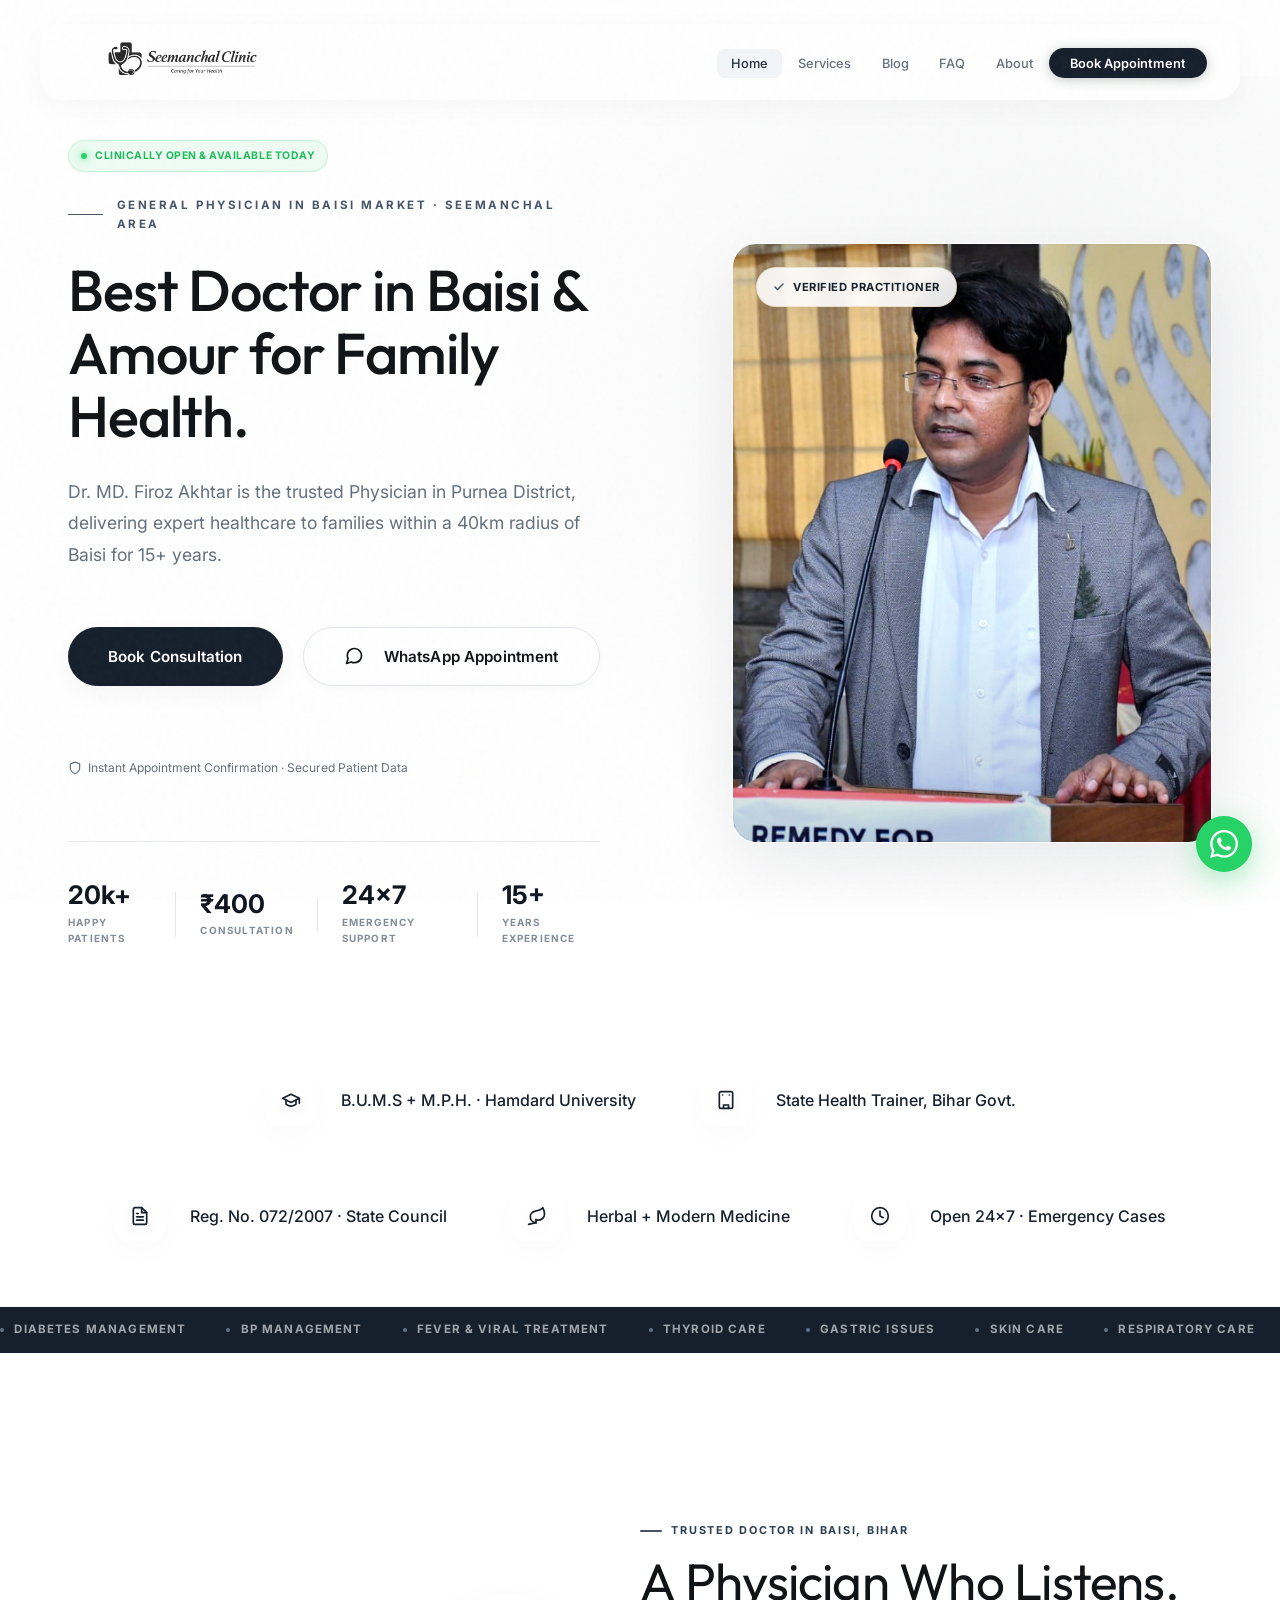
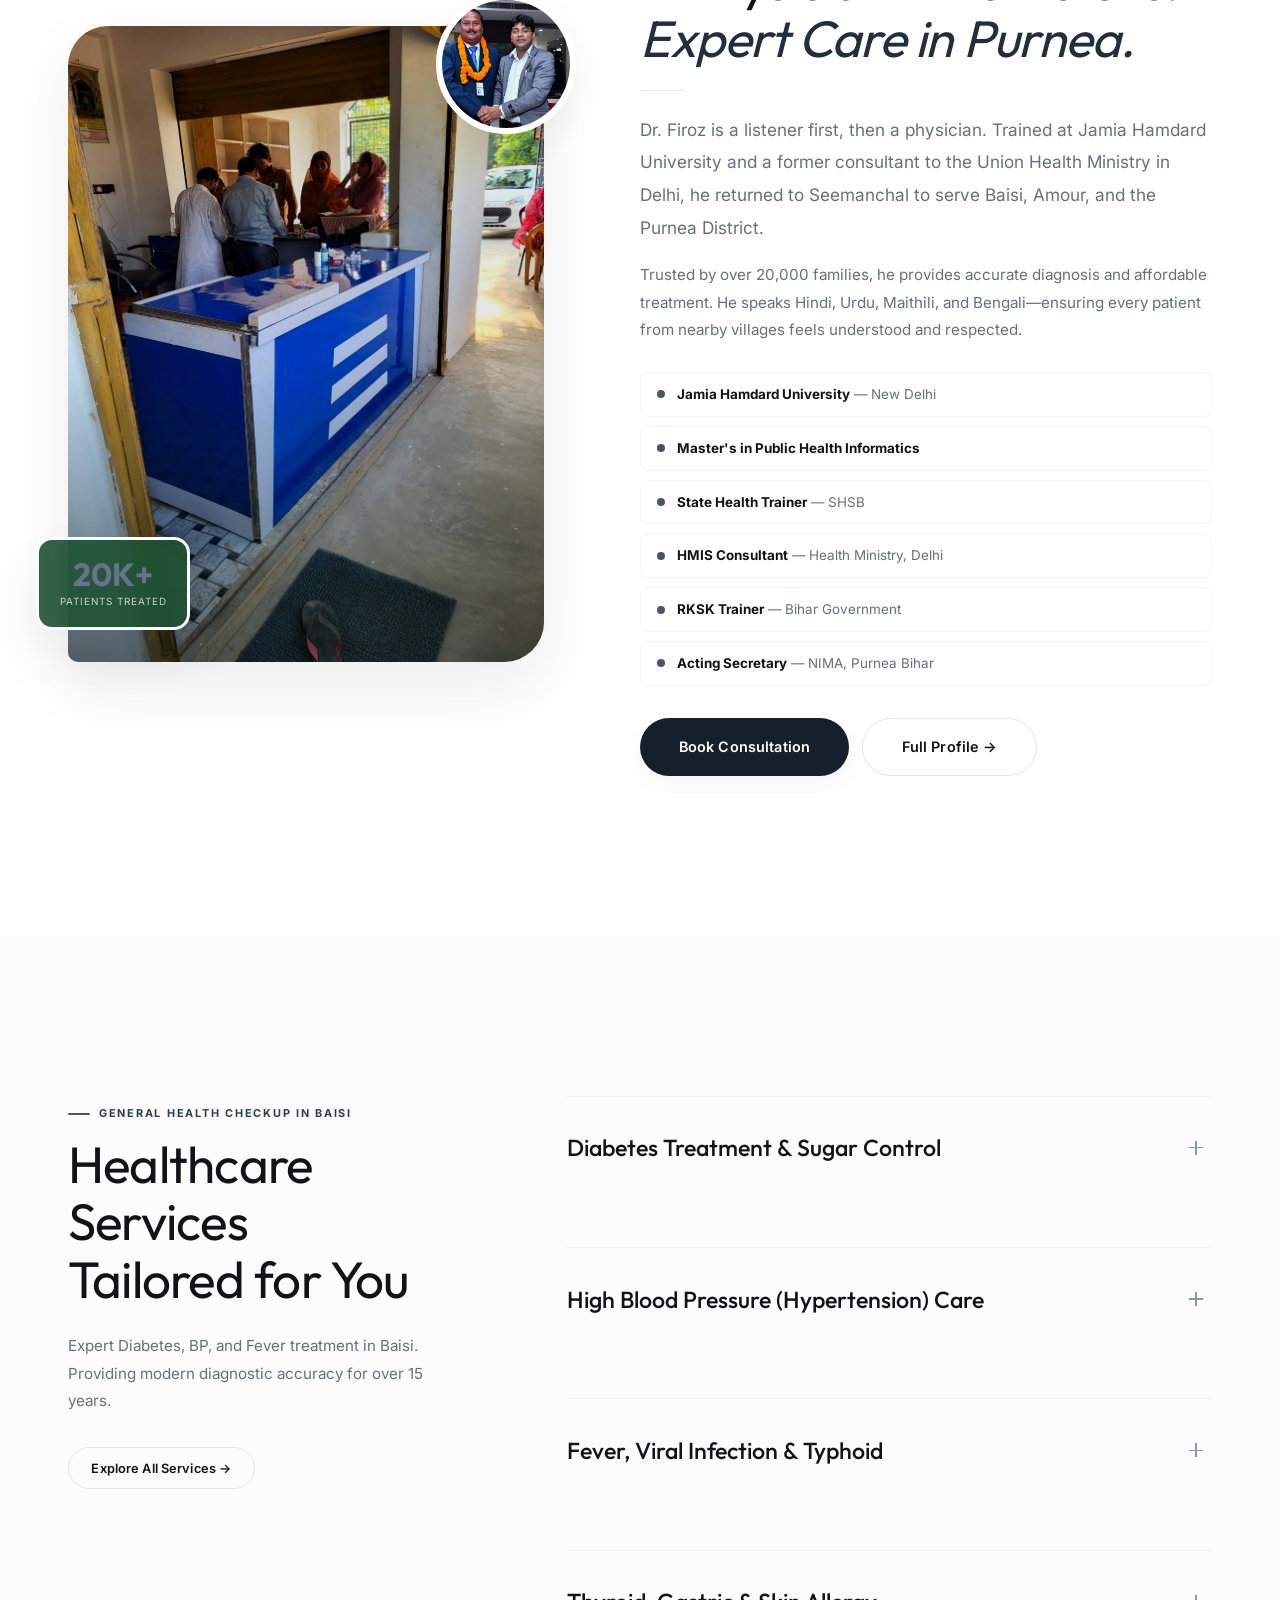
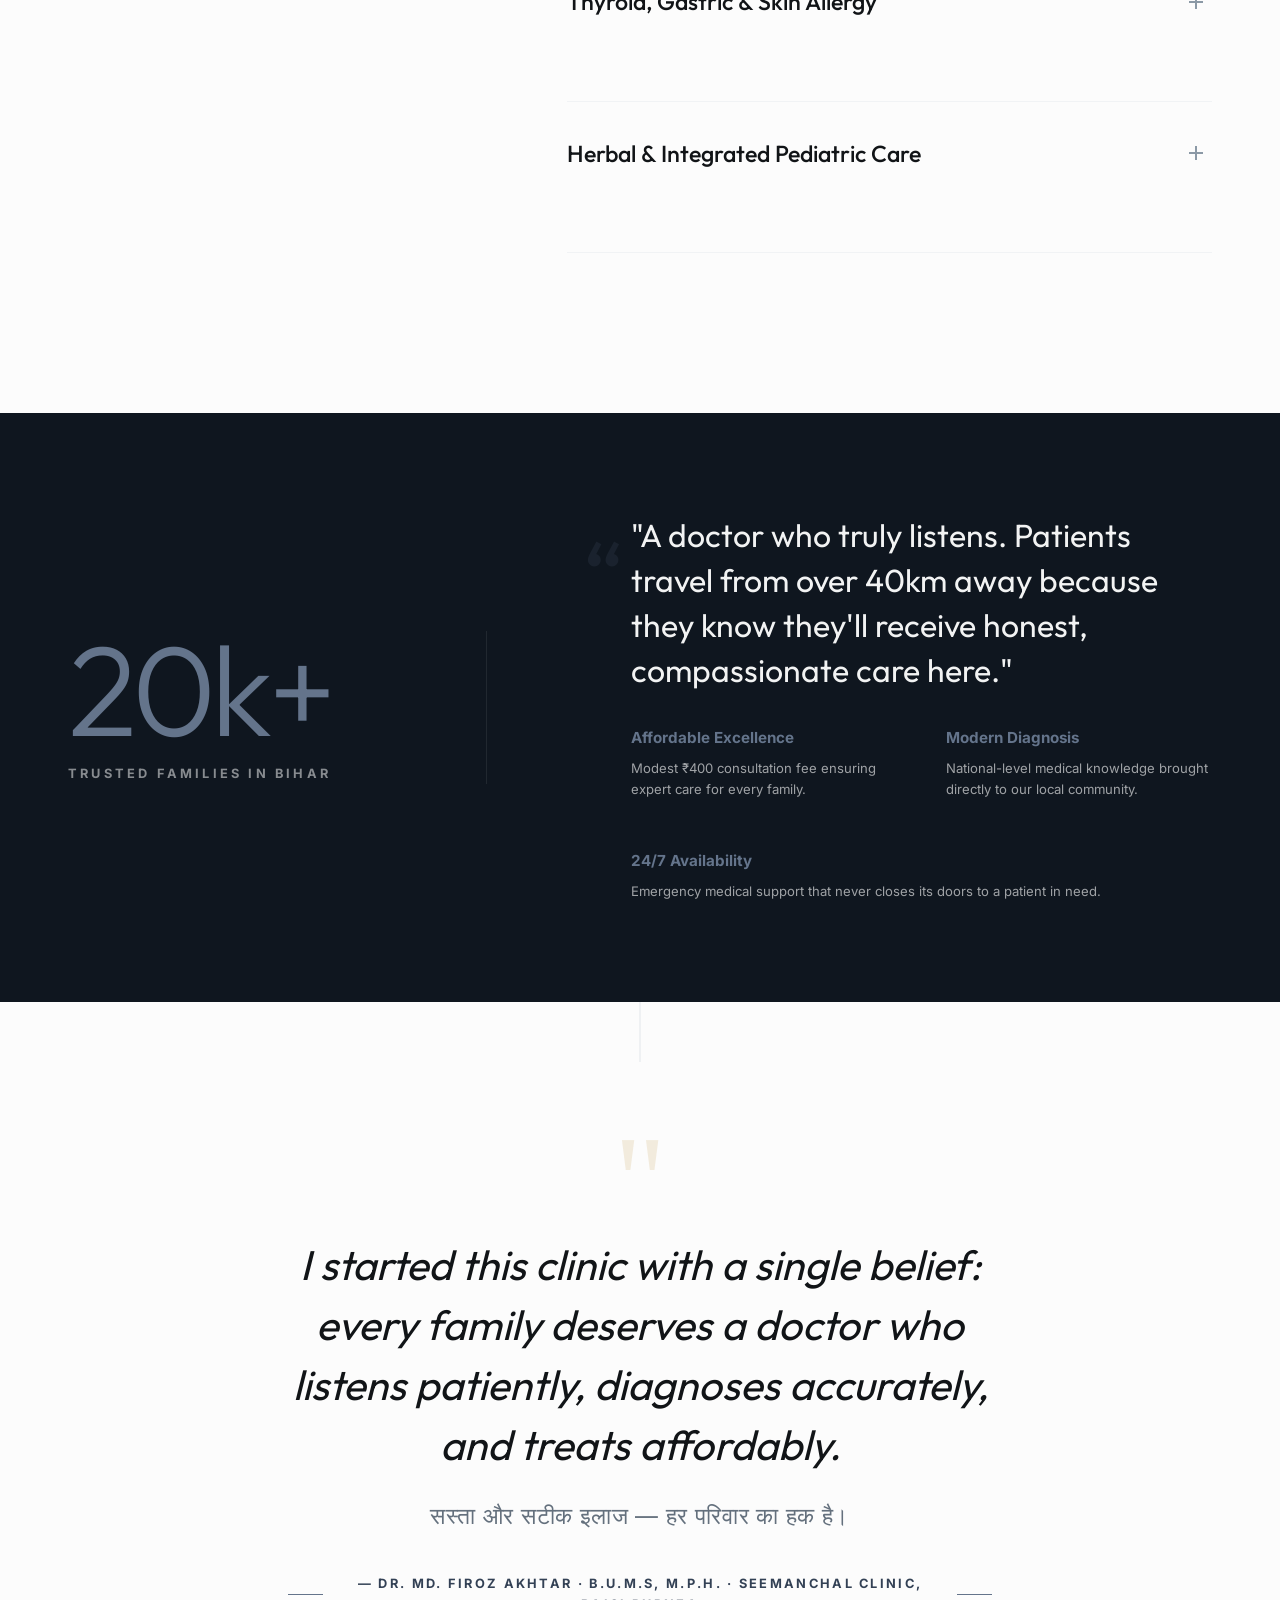
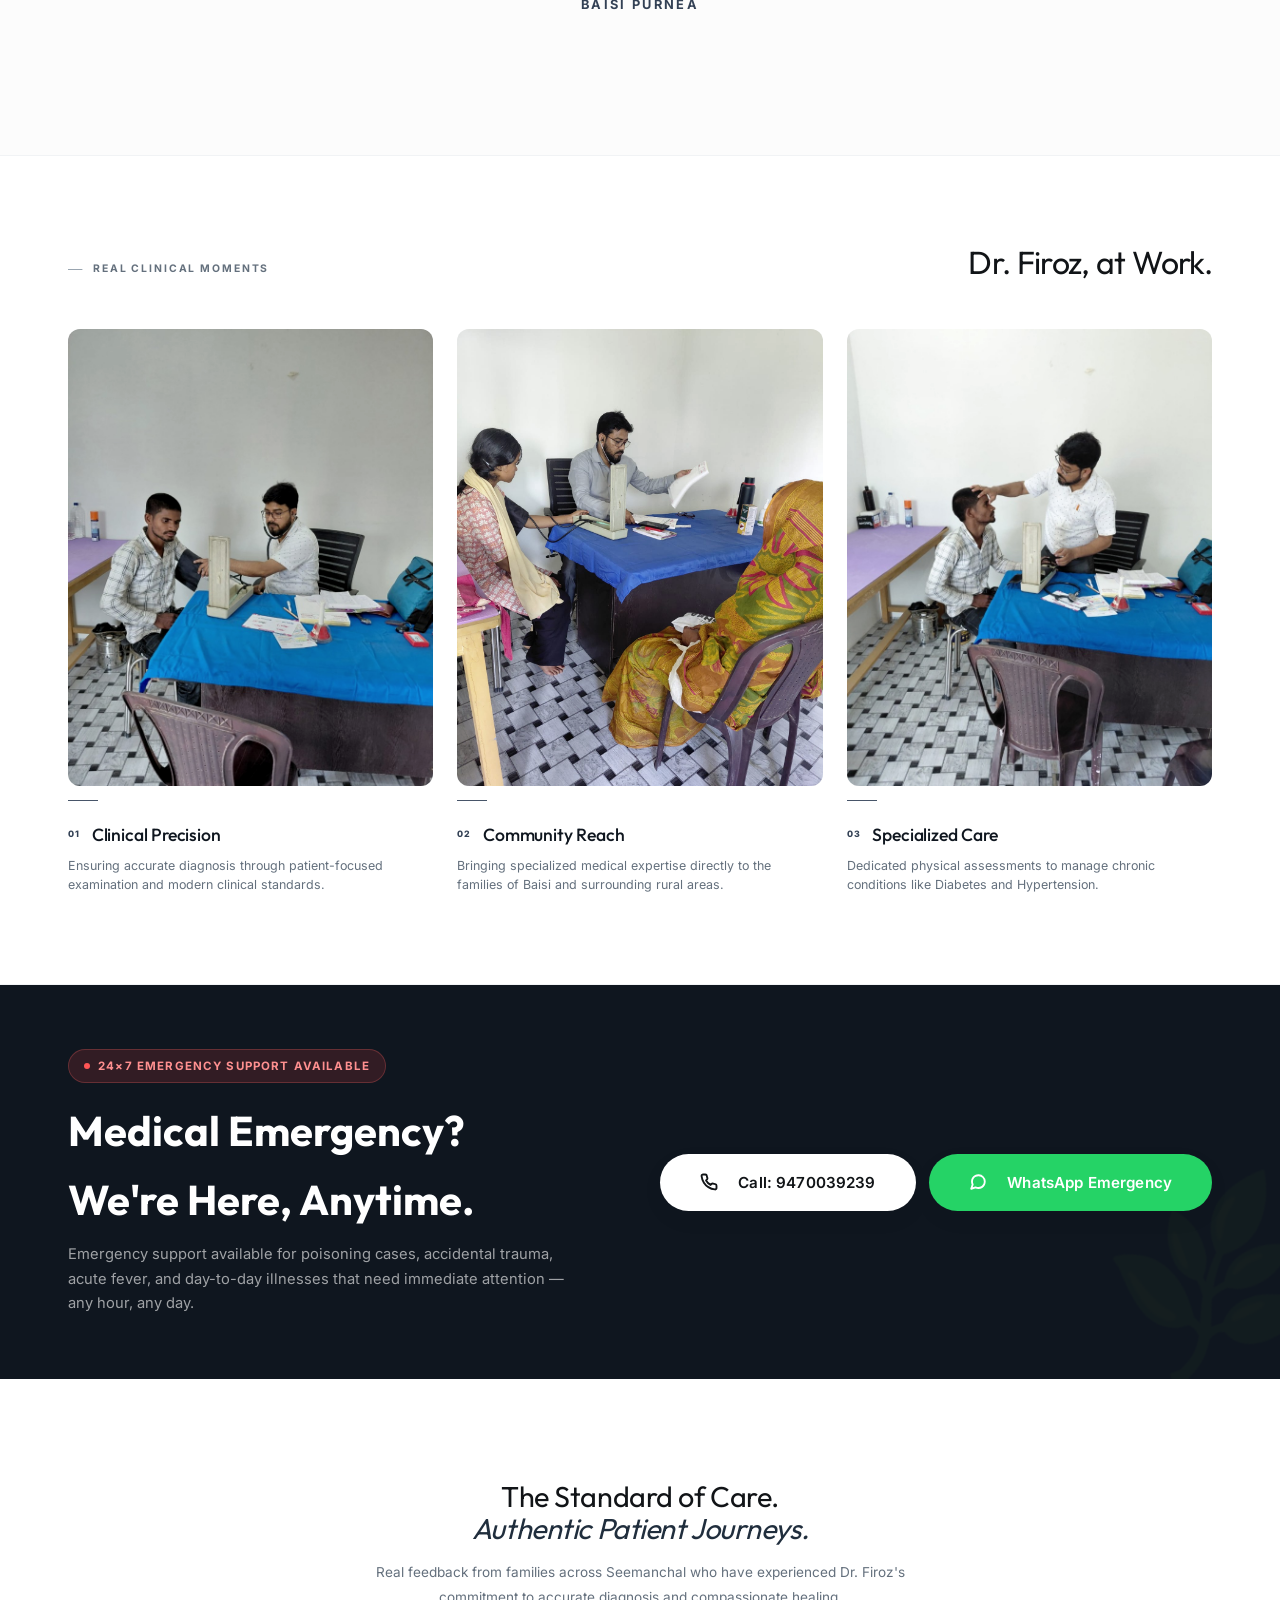
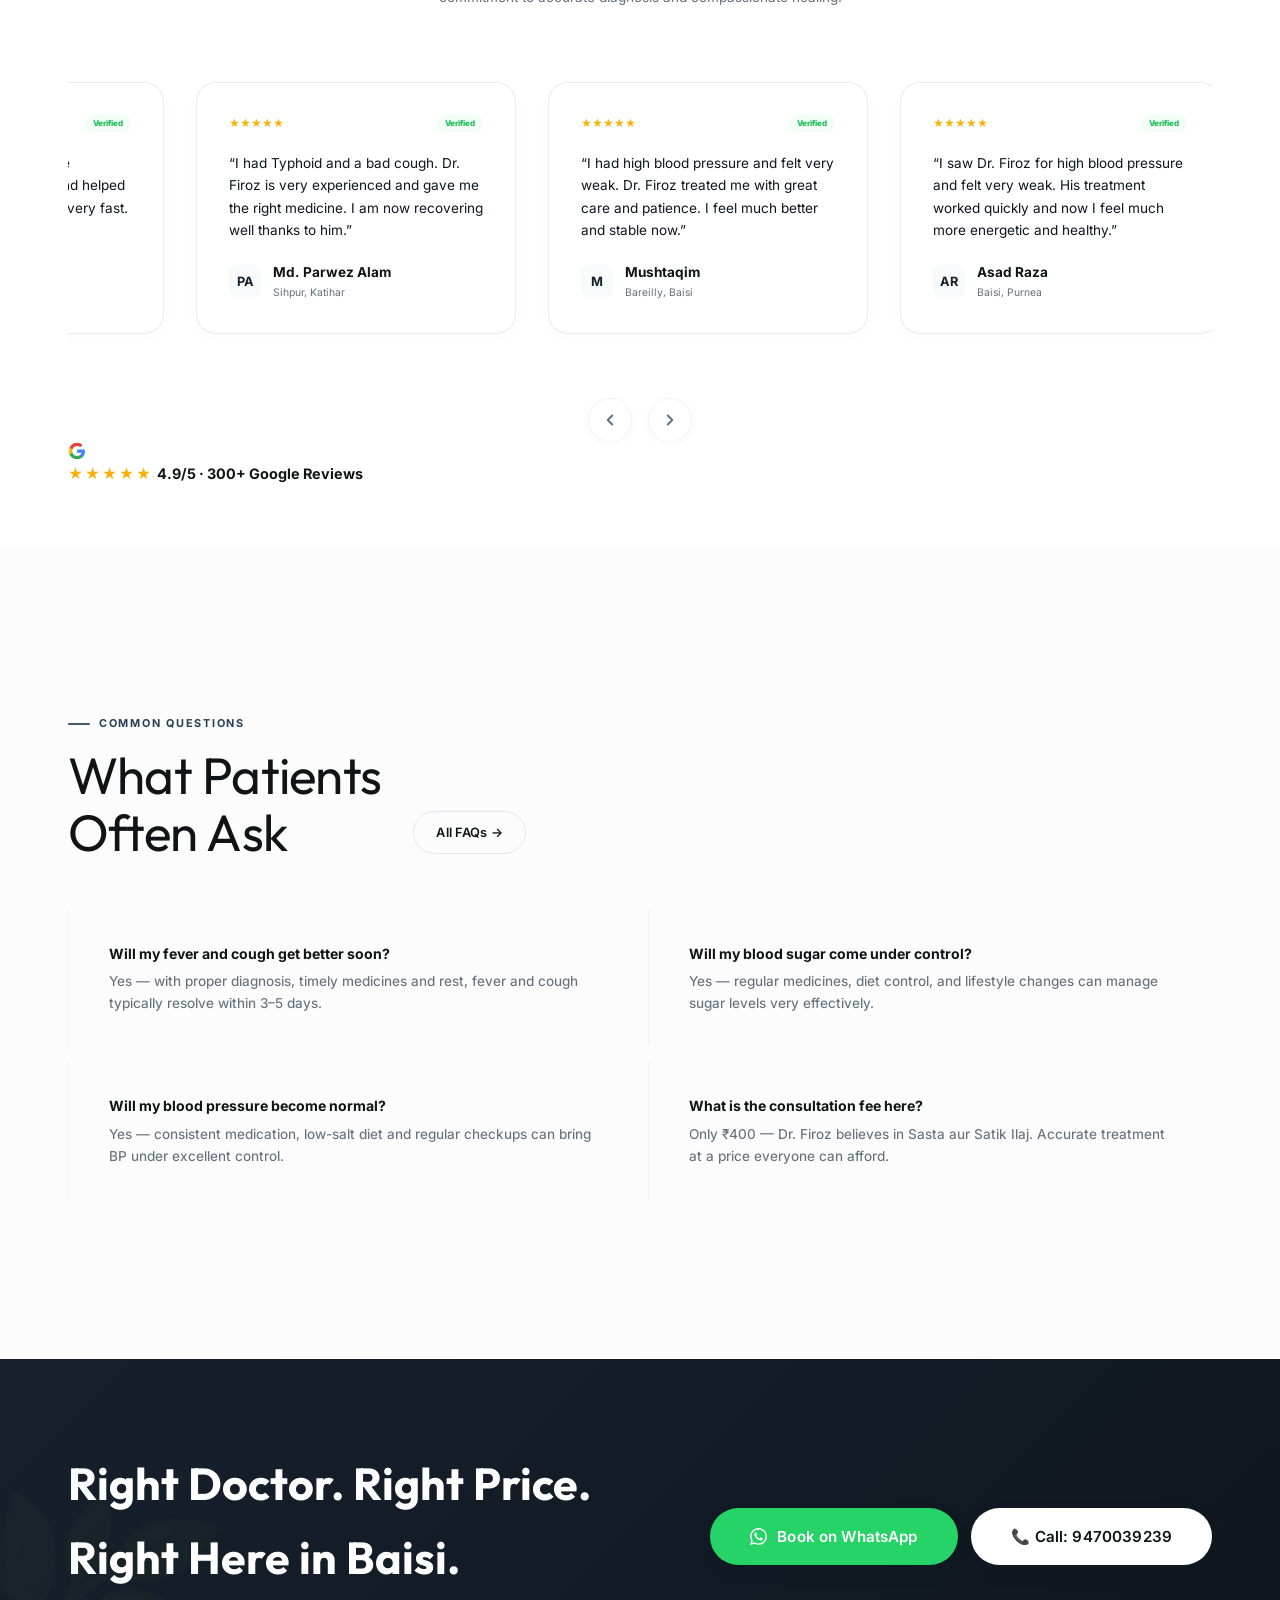
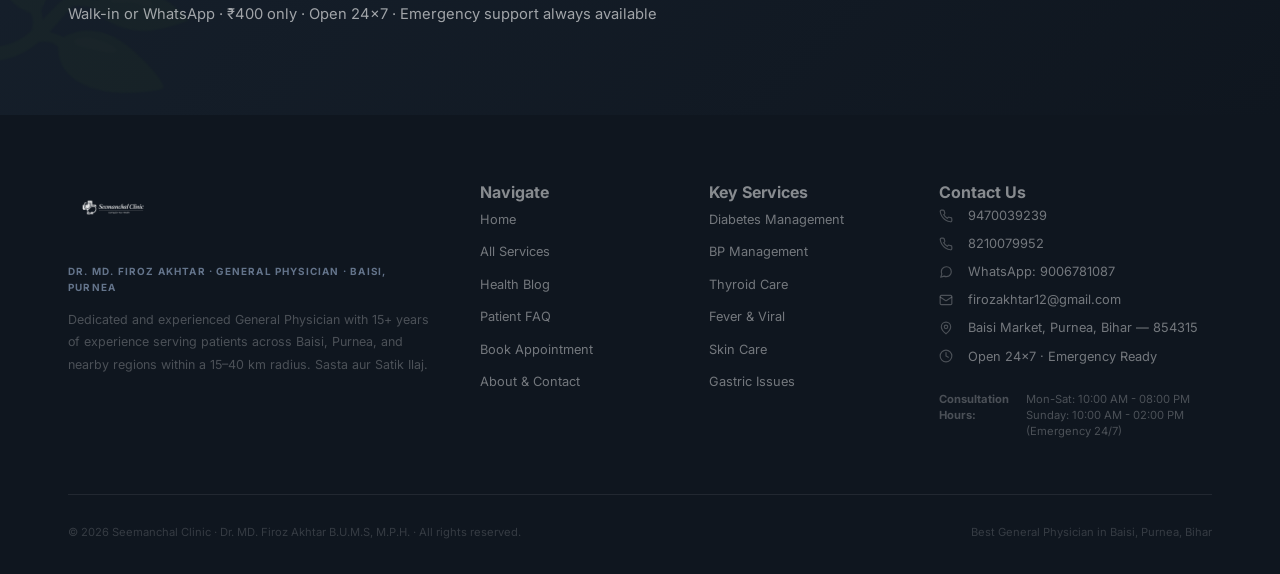
==== index.html @ 76cf4eea "Enhance testimonials loop, improve accordion smoothness, and update clinical gallery" ====
<!DOCTYPE html>
<html lang="hi-IN">
<head>
<meta charset="UTF-8">
<meta name="viewport" content="width=device-width, initial-scale=1.0">
<meta name="theme-color" content="#1f5233">
<meta name="msapplication-TileColor" content="#1f5233">
<meta http-equiv="X-UA-Compatible" content="IE=edge">
<title>Dr. MD. Firoz Akhtar — Best General Physician in Baisi, Purnea Bihar | Seemanchal Clinic</title>

<!-- SEO CORE -->
<meta name="description" content="Looking for the best doctor in Baisi? Dr. MD. Firoz Akhtar (B.U.M.S, M.P.H.) is a trusted General Physician serving patients within an 80km radius including Purnea, Kishanganj, Katihar, and Araria. Expert in Diabetes, BP, and Fever.">
<meta name="keywords" content="General Physician in Baisi, Best Doctor in Baisi, Physician in Purnea, Diabetes Doctor in Baisi, BP Treatment in Baisi, Doctor near Kishanganj, Doctor in Katihar, Doctor in Araria, Family Doctor near Purnea, Fever Treatment in Baisi, Thyroid Treatment in Purnea, Health Checkup in Baisi">
<meta name="robots" content="index, follow, max-image-preview:large, max-snippet:-1, max-video-preview:-1">
<link rel="canonical" href="https://seemanchalclinic.in/">

<!-- DNS PREFETCH -->
<link rel="dns-prefetch" href="//fonts.googleapis.com">
<link rel="dns-prefetch" href="//fonts.gstatic.com">
<link rel="dns-prefetch" href="//maps.google.com">

<!-- PRELOAD CRITICAL ASSETS -->
<link rel="preload" href="assets/css/style.css" as="style">
<link rel="preload" href="assets/images/firoz.jpeg" as="image" fetchpriority="high">

<!-- FAVICON -->
<link rel="icon" type="image/svg+xml" href="assets/images/stethoscope.svg">
<link rel="apple-touch-icon" href="assets/images/stethoscope.svg">
<link rel="shortcut icon" href="assets/images/stethoscope.svg">

<!-- AUTHORITATIVE MARKUP -->
<meta name="author" content="Dr. MD. Firoz Akhtar">
<meta name="geo.region" content="IN-BR">
<meta name="geo.placename" content="Baisi, Purnea, Bihar">
<meta name="geo.position" content="25.97;87.65">
<meta name="ICBM" content="25.97, 87.65">

<!-- SOCIAL GRAPH (OG) -->
<meta property="og:locale" content="en_IN">
<meta property="og:type" content="website">
<meta property="og:title" content="Dr. MD. Firoz Akhtar | Best General Physician in Baisi, Purnea">
<meta property="og:description" content="Expert healthcare for families in Baisi and surrounding regions (Purnea, Kishanganj, Katihar). 20,000+ patients trusted Dr. Firoz for Diabetes, BP, and Fever treatment.">
<meta property="og:url" content="https://seemanchalclinic.in">
<meta property="og:site_name" content="Seemanchal Clinic">
<meta property="og:image" content="https://seemanchalclinic.in/assets/images/firoz.jpeg">
<meta property="og:image:width" content="1200">
<meta property="og:image:height" content="630">
<meta property="og:image:alt" content="Dr. MD. Firoz Akhtar - Best General Physician in Baisi Purnea Bihar">
<meta property="og:image:type" content="image/jpeg">
<meta property="og:locale:alternate" content="en_IN">

<!-- TWITTER CARDS -->
<meta name="twitter:card" content="summary_large_image">
<meta name="twitter:site" content="@seemanchalclinic">
<meta name="twitter:title" content="Dr. MD. Firoz Akhtar | Trusted Family Physician in Baisi">
<meta name="twitter:description" content="Expert fever, diabetes, and BP treatment in Baisi, Purnea. Affordable healthcare by Dr. MD. Firoz Akhtar.">
<meta name="twitter:image" content="https://seemanchalclinic.in/assets/images/firoz.jpeg">

<!-- PERFORMANCE: PRECONNECT -->
<link rel="preconnect" href="https://fonts.googleapis.com">
<link rel="preconnect" href="https://fonts.gstatic.com" crossorigin>

<!-- RICH SNIPPETS (JSON-LD) -->
<script type="application/ld+json">
{
  "@context": "https://schema.org",
  "@graph": [
    {
      "@type": "WebSite",
      "@id": "https://seemanchalclinic.in/#website",
      "url": "https://seemanchalclinic.in/",
      "name": "Seemanchal Clinic — Dr. MD. Firoz Akhtar",
      "description": "Official website of Dr. MD. Firoz Akhtar, Best General Physician in Baisi, Purnea, Bihar.",
      "inLanguage": ["hi", "en-IN"],
      "publisher": { "@id": "https://seemanchalclinic.in/#physician" }
    },
    {
      "@type": ["Physician", "Person"],
      "@id": "https://seemanchalclinic.in/#physician",
      "name": "Dr. MD. Firoz Akhtar",
      "givenName": "Firoz",
      "familyName": "Akhtar",
      "honorificPrefix": "Dr.",
      "jobTitle": "General Physician & Public Health Specialist",
      "image": {
        "@type": "ImageObject",
        "url": "https://seemanchalclinic.in/assets/images/firoz.jpeg",
        "width": 800,
        "height": 1000
      },
      "description": "Dr. MD. Firoz Akhtar (B.U.M.S, M.P.H.) is the best General Physician in Baisi, Purnea, Bihar with 15+ years of clinical experience. Expert in Diabetes, Hypertension, Thyroid, Fever and Family Medicine.",
      "url": "https://seemanchalclinic.in/",
      "telephone": "+919470039239",
      "email": "firozakhtar12@gmail.com",
      "address": {
        "@type": "PostalAddress",
        "streetAddress": "Shabbir Complex, Near BRC, Hospital Road, Baisi",
        "addressLocality": "Purnea",
        "addressRegion": "Bihar",
        "postalCode": "854315",
        "addressCountry": "IN"
      },
      "geo": {
        "@type": "GeoCoordinates",
        "latitude": "25.9700",
        "longitude": "87.6500"
      },
      "worksFor": { "@id": "https://seemanchalclinic.in/#clinic" },
      "medicalSpecialty": "General Practice",
      "knowsAbout": [
        "Diabetes Management", "Hypertension", "Thyroid Disorders",
        "General Internal Medicine", "Fever Treatment", "Gastric Disorders",
        "Skin Allergy", "Pediatric Care", "Public Health"
      ],
      "knowsLanguage": ["Hindi", "Urdu", "English", "Maithili", "Bengali"],
      "alumniOf": [
        {
          "@type": "CollegeOrUniversity",
          "name": "Jamia Hamdard University",
          "address": { "addressLocality": "New Delhi", "addressCountry": "IN" }
        }
      ],
      "hasCredential": [
        { "@type": "EducationalOccupationalCredential", "credentialCategory": "degree", "name": "B.U.M.S", "recognizedBy": { "@type": "Organization", "name": "Jamia Hamdard University, New Delhi" } },
        { "@type": "EducationalOccupationalCredential", "credentialCategory": "degree", "name": "M.P.H. (Master in Public Health Informatics)", "recognizedBy": { "@type": "Organization", "name": "New Delhi" } }
      ],
      "identifier": { "@type": "PropertyValue", "name": "Medical Registration Number", "value": "072/2007" },
      "sameAs": [
        "https://www.facebook.com/",
        "https://www.instagram.com/",
        "https://www.youtube.com/"
      ]
    },
    {
      "@type": "MedicalClinic",
      "@id": "https://seemanchalclinic.in/#clinic",
      "name": "Seemanchal Clinic",
      "url": "https://seemanchalclinic.in/",
      "logo": {
        "@type": "ImageObject",
        "url": "https://seemanchalclinic.in/assets/images/logo.png"
      },
      "image": "https://seemanchalclinic.in/assets/images/clinic.jpeg",
      "telephone": "+919470039239",
      "email": "firozakhtar12@gmail.com",
      "priceRange": "₹400",
      "currenciesAccepted": "INR",
      "paymentAccepted": "Cash",
      "openingHoursSpecification": [
        { "@type": "OpeningHoursSpecification", "dayOfWeek": ["Monday","Tuesday","Wednesday","Thursday","Friday","Saturday"], "opens": "10:00", "closes": "20:00" },
        { "@type": "OpeningHoursSpecification", "dayOfWeek": "Sunday", "opens": "10:00", "closes": "14:00" }
      ],
      "address": {
        "@type": "PostalAddress",
        "streetAddress": "Shabbir Complex, Near BRC, Hospital Road",
        "addressLocality": "Baisi",
        "addressRegion": "Bihar",
        "postalCode": "854315",
        "addressCountry": "IN"
      },
      "geo": {
        "@type": "GeoCoordinates",
        "latitude": "25.9700",
        "longitude": "87.6500"
      },
      "aggregateRating": {
        "@type": "AggregateRating",
        "ratingValue": "4.9",
        "reviewCount": "312",
        "bestRating": "5",
        "worstRating": "1"
      },
      "review": [
        {
          "@type": "Review",
          "author": { "@type": "Person", "name": "Ramesh K." },
          "reviewRating": { "@type": "Rating", "ratingValue": "5", "bestRating": "5" },
          "reviewBody": "Doctor sahab ne meri diabetes ko bahut acche se samjha. Ab regular medicine aur diet se bilkul theek hai. Fees bhi bahut sahi hai.",
          "datePublished": "2026-04-10"
        },
        {
          "@type": "Review",
          "author": { "@type": "Person", "name": "Salma B." },
          "reviewRating": { "@type": "Rating", "ratingValue": "5", "bestRating": "5" },
          "reviewBody": "Mere bachche ko raat ke 2 baje tez bukhar tha. Dr. Firoz sahab ne turant clinic bulaya. Do din mein bachcha theek. Bohot caring doctor hain.",
          "datePublished": "2026-03-22"
        },
        {
          "@type": "Review",
          "author": { "@type": "Person", "name": "Mohammed A." },
          "reviewRating": { "@type": "Rating", "ratingValue": "5", "bestRating": "5" },
          "reviewBody": "BP ka masla tha kafi time se. Yahan Dr. Firoz sahab ke paas aaya to seedha, sahi treatment mila. Highly recommended.",
          "datePublished": "2026-02-15"
        }
      ],
      "areaServed": [
        { "@type": "City", "name": "Baisi" },
        { "@type": "City", "name": "Purnea" },
        { "@type": "City", "name": "Kishanganj" },
        { "@type": "City", "name": "Katihar" },
        { "@type": "City", "name": "Araria" },
        { "@type": "City", "name": "Amour" },
        { "@type": "City", "name": "Dagarua" },
        { "@type": "City", "name": "Dalkhola" }
      ],
      "hasOfferCatalog": {
        "@type": "OfferCatalog",
        "name": "Medical Services at Seemanchal Clinic",
        "itemListElement": [
          { "@type": "Offer", "itemOffered": { "@type": "MedicalTherapy", "name": "Diabetes Management Consultation", "relevantSpecialty": "Endocrinology" } },
          { "@type": "Offer", "itemOffered": { "@type": "MedicalTherapy", "name": "Hypertension (BP) Treatment", "relevantSpecialty": "Cardiology" } },
          { "@type": "Offer", "itemOffered": { "@type": "MedicalTherapy", "name": "Fever & Viral Infection Treatment", "relevantSpecialty": "General Practice" } },
          { "@type": "Offer", "itemOffered": { "@type": "MedicalTherapy", "name": "Thyroid Disorder Management", "relevantSpecialty": "Endocrinology" } },
          { "@type": "Offer", "itemOffered": { "@type": "MedicalTherapy", "name": "Pediatric Care", "relevantSpecialty": "Pediatrics" } },
          { "@type": "Offer", "itemOffered": { "@type": "MedicalTherapy", "name": "ECG & General Health Checkup", "relevantSpecialty": "General Practice" } }
        ]
      },
      "medicalSpecialty": "General Practice"
    },
    {
      "@type": "FAQPage",
      "mainEntity": [
        { "@type": "Question", "name": "Who is the best doctor in Baisi for diabetes?", "acceptedAnswer": { "@type": "Answer", "text": "Dr. MD. Firoz Akhtar is widely regarded as the best doctor in Baisi for Diabetes management and general family healthcare at Seemanchal Clinic, Baisi, Purnea." } },
        { "@type": "Question", "name": "What is the consultation fee at Seemanchal Clinic, Baisi?", "acceptedAnswer": { "@type": "Answer", "text": "The consultation fee is only ₹400, making Seemanchal Clinic one of the most affordable private healthcare options in Baisi, Purnea, Bihar." } },
        { "@type": "Question", "name": "Is Dr. Firoz available for emergencies at night?", "acceptedAnswer": { "@type": "Answer", "text": "Yes, Seemanchal Clinic is open 24×7. Dr. MD. Firoz Akhtar provides emergency medical support at any hour, including nights, Sundays and holidays." } },
        { "@type": "Question", "name": "Does Dr. Firoz treat children and newborns in Baisi?", "acceptedAnswer": { "@type": "Answer", "text": "Yes. Dr. MD. Firoz Akhtar provides specialized pediatric care for children of all ages at Seemanchal Clinic, Baisi, Purnea." } },
        { "@type": "Question", "name": "Can I consult Dr. Firoz from home via teleconsultation?", "acceptedAnswer": { "@type": "Answer", "text": "Yes. Dr. Firoz offers teleconsultations via WhatsApp Video/Audio for patients who cannot travel to Seemanchal Clinic, Baisi. Message +91-90067-81087 to book a digital slot." } }
      ]
    },
    {
      "@type": "BreadcrumbList",
      "itemListElement": [
        { "@type": "ListItem", "position": 1, "name": "Home", "item": "https://seemanchalclinic.in/" },
        { "@type": "ListItem", "position": 2, "name": "Services", "item": "https://seemanchalclinic.in/" },
        { "@type": "ListItem", "position": 3, "name": "Health Blog", "item": "https://seemanchalclinic.in/" },
        { "@type": "ListItem", "position": 4, "name": "FAQ", "item": "https://seemanchalclinic.in/" },
        { "@type": "ListItem", "position": 5, "name": "About & Contact", "item": "https://seemanchalclinic.in/" }
      ]
    }
  ]
}
</script>
<link href="https://fonts.googleapis.com/css2?family=Inter:wght@400;500;600;700&family=Outfit:wght@300;400;500;600;700&display=swap" rel="stylesheet">
<link rel="stylesheet" href="assets/css/style.css">
</head>
<body>

<!-- WA FAB (Expandable) -->
<a href="https://wa.me/919006781087?text=Hello%20Dr.%20Firoz%2C%20I%20would%20like%20to%20book%20an%20appointment." target="_blank" class="wa-fab" aria-label="Book appointment on WhatsApp">
  <div class="wa-fab-icon">
    <svg viewBox="0 0 24 24"><path d="M17.472 14.382c-.297-.149-1.758-.867-2.03-.967-.273-.099-.471-.148-.67.15-.197.297-.767.966-.94 1.164-.173.199-.347.223-.644.075-.297-.15-1.255-.463-2.39-1.475-.883-.788-1.48-1.761-1.653-2.059-.173-.297-.018-.458.13-.606.134-.133.298-.347.446-.52.149-.174.198-.298.298-.497.099-.198.05-.371-.025-.52-.075-.149-.669-1.612-.916-2.207-.242-.579-.487-.5-.669-.51-.173-.008-.371-.01-.57-.01-.198 0-.52.074-.792.372-.272.297-1.04 1.016-1.04 2.479 0 1.462 1.065 2.875 1.213 3.074.149.198 2.096 3.2 5.077 4.487.709.306 1.262.489 1.694.625.712.227 1.36.195 1.871.118.571-.085 1.758-.719 2.006-1.413.248-.694.248-1.289.173-1.413-.074-.124-.272-.198-.57-.347m-5.421 7.403h-.004a9.87 9.87 0 01-5.031-1.378l-.361-.214-3.741.982.998-3.648-.235-.374a9.86 9.86 0 01-1.51-5.26c.001-5.45 4.436-9.884 9.888-9.884 2.64 0 5.122 1.03 6.988 2.898a9.825 9.825 0 012.893 6.994c-.003 5.45-4.437 9.884-9.885 9.884m8.413-18.297A11.815 11.815 0 0012.05 0C5.495 0 .16 5.335.157 11.892c0 2.096.547 4.142 1.588 5.945L.057 24l6.305-1.654a11.882 11.882 0 005.683 1.448h.005c6.554 0 11.89-5.335 11.893-11.893a11.821 11.821 0 00-3.48-8.413z"/></svg>
  </div>
  <span class="wa-fab-text">Chat with Dr. Firoz</span>
</a>

<!-- STICKY MOBILE CALL -->
<div class="mob-call-sticky">
  <a href="tel:+919470039239" class="btn btn-green btn-sm"><svg width="15" height="15" viewBox="0 0 24 24" fill="none" stroke="currentColor" stroke-width="2.5" stroke-linecap="round" stroke-linejoin="round"><path d="M22 16.92v3a2 2 0 0 1-2.18 2 19.79 19.79 0 0 1-8.63-3.07 19.5 19.5 0 0 1-6-6 19.79 19.79 0 0 1-3.07-8.67A2 2 0 0 1 4.11 2h3a2 2 0 0 1 2 1.72 12.84 12.84 0 0 0 .7 2.81 2 2 0 0 1-.45 2.11L8.09 9.91a16 16 0 0 0 6 6l1.27-1.27a2 2 0 0 1 2.11-.45 12.84 12.84 0 0 0 2.81.7A2 2 0 0 1 22 16.92z"/></svg>Call Now</a>
  <a href="https://wa.me/919006781087?text=Hello%20Dr.%20Firoz%2C%20I%20would%20like%20to%20book%20an%20appointment." target="_blank" class="btn btn-wa btn-sm"><svg width="15" height="15" viewBox="0 0 24 24" fill="currentColor"><path d="M17.472 14.382c-.297-.149-1.758-.867-2.03-.967-.273-.099-.471-.148-.67.15-.197.297-.767.966-.94 1.164-.173.199-.347.223-.644.075-.297-.15-1.255-.463-2.39-1.475-.883-.788-1.48-1.761-1.653-2.059-.173-.297-.018-.458.13-.606.134-.133.298-.347.446-.52.149-.174.198-.298.298-.497.099-.198.05-.371-.025-.52-.075-.149-.669-1.612-.916-2.207-.242-.579-.487-.5-.669-.51-.173-.008-.371-.01-.57-.01-.198 0-.52.074-.792.372-.272.297-1.04 1.016-1.04 2.479 0 1.462 1.065 2.875 1.213 3.074.149.198 2.096 3.2 5.077 4.487.709.306 1.262.489 1.694.625.712.227 1.36.195 1.871.118.571-.085 1.758-.719 2.006-1.413.248-.694.248-1.289.173-1.413-.074-.124-.272-.198-.57-.347z"/></svg>WhatsApp</a>
</div>

<!-- NAV -->
<nav class="nav" id="nav">
<div class="nav-inner">
  <div class="nav-logo" onclick="go('home')">
    <div class="nav-logo-img">
      <img src="assets/images/logo.png" alt="Seemanchal Clinic Logo" style="height: 145px; width: auto;">
    </div>
  </div>
  <ul class="nav-links">
    <li><a onclick="go('home')" id="nl-home" class="active">Home</a></li>
    <li><a onclick="go('services')" id="nl-services">Services</a></li>
    <li><a onclick="go('blogs')" id="nl-blogs">Blog</a></li>
    <li><a onclick="go('faq')" id="nl-faq">FAQ</a></li>
    <li><a onclick="go('contact')" id="nl-contact">About</a></li>
    <li><a onclick="go('appointment')" id="nl-appointment" class="nav-cta">Book Appointment</a></li>
  </ul>
  <div class="ham" onclick="toggleMob()"><span></span><span></span><span></span></div>
</div>
</nav>
<!-- PREMIUM MOBILE SIDEBAR -->
<div class="mob-overlay" id="mobOverlay" onclick="toggleMob()"></div>
<div class="mob-nav" id="mobNav">
  <div class="mob-nav-header">
    <div class="mob-nav-logo" onclick="go('home');toggleMob()">
      <img src="assets/images/logo.png" alt="Seemanchal Clinic" style="height:110px;width:auto;margin:-20px 0;filter:brightness(0) opacity(0.85);">
    </div>
    <button class="mob-close" onclick="toggleMob()" aria-label="Close menu">
      <svg width="20" height="20" viewBox="0 0 24 24" fill="none" stroke="currentColor" stroke-width="2.5" stroke-linecap="round" stroke-linejoin="round"><line x1="18" y1="6" x2="6" y2="18"/><line x1="6" y1="6" x2="18" y2="18"/></svg>
    </button>
  </div>
  <nav class="mob-nav-links">
    <a onclick="go('home');toggleMob()" class="mob-link active">
      <svg width="20" height="20" viewBox="0 0 24 24" fill="none" stroke="currentColor" stroke-width="2" stroke-linecap="round" stroke-linejoin="round"><path d="M3 9l9-7 9 7v11a2 2 0 0 1-2 2H5a2 2 0 0 1-2-2z"/><polyline points="9 22 9 12 15 12 15 22"/></svg>
      Home
    </a>
    <a onclick="go('services');toggleMob()" class="mob-link">
      <svg width="20" height="20" viewBox="0 0 24 24" fill="none" stroke="currentColor" stroke-width="2" stroke-linecap="round" stroke-linejoin="round"><path d="M22 12h-4l-3 9L9 3l-3 9H2"/></svg>
      Services
    </a>
    <a onclick="go('blogs');toggleMob()" class="mob-link">
      <svg width="20" height="20" viewBox="0 0 24 24" fill="none" stroke="currentColor" stroke-width="2" stroke-linecap="round" stroke-linejoin="round"><path d="M2 3h6a4 4 0 0 1 4 4v14a3 3 0 0 0-3-3H2z"/><path d="M22 3h-6a4 4 0 0 0-4 4v14a3 3 0 0 1 3-3h7z"/></svg>
      Health Blog
    </a>
    <a onclick="go('faq');toggleMob()" class="mob-link">
      <svg width="20" height="20" viewBox="0 0 24 24" fill="none" stroke="currentColor" stroke-width="2" stroke-linecap="round" stroke-linejoin="round"><circle cx="12" cy="12" r="10"/><path d="M9.09 9a3 3 0 0 1 5.83 1c0 2-3 3-3 3"/><line x1="12" y1="17" x2="12.01" y2="17"/></svg>
      FAQ
    </a>
    <a onclick="go('contact');toggleMob()" class="mob-link">
      <svg width="20" height="20" viewBox="0 0 24 24" fill="none" stroke="currentColor" stroke-width="2" stroke-linecap="round" stroke-linejoin="round"><path d="M20 21v-2a4 4 0 0 0-4-4H8a4 4 0 0 0-4 4v2"/><circle cx="12" cy="7" r="4"/></svg>
      About &amp; Contact
    </a>
  </nav>
  <a onclick="go('appointment');toggleMob()" class="mob-cta-btn">Book Appointment</a>
  <div class="mob-nav-footer">
    <div class="mob-footer-label">CONTACT INFO</div>
    <a href="tel:+919470039239" class="mob-footer-item">
      <svg width="16" height="16" viewBox="0 0 24 24" fill="none" stroke="currentColor" stroke-width="2" stroke-linecap="round" stroke-linejoin="round"><path d="M22 16.92v3a2 2 0 0 1-2.18 2 19.79 19.79 0 0 1-8.63-3.07 19.5 19.5 0 0 1-6-6 19.79 19.79 0 0 1-3.07-8.67A2 2 0 0 1 4.11 2h3a2 2 0 0 1 2 1.72c.127.96.361 1.903.7 2.81a2 2 0 0 1-.45 2.11L8.09 9.91a16 16 0 0 0 6 6l1.27-1.27a2 2 0 0 1 2.11-.45c.907.339 1.85.573 2.81.7A2 2 0 0 1 22 16.92z"/></svg>
      +91 94700 39239
    </a>
    <a href="https://wa.me/919006781087" target="_blank" class="mob-footer-item">
      <svg width="16" height="16" viewBox="0 0 24 24" fill="none" stroke="currentColor" stroke-width="2" stroke-linecap="round" stroke-linejoin="round"><path d="M21 11.5a8.38 8.38 0 0 1-.9 3.8 8.5 8.5 0 0 1-7.6 4.7 8.38 8.38 0 0 1-3.8-.9L3 21l1.9-5.7a8.38 8.38 0 0 1-.9-3.8 8.5 8.5 0 0 1 4.7-7.6 8.38 8.38 0 0 1 3.8-.9h.5a8.48 8.48 0 0 1 8 8v.5z"/></svg>
      WhatsApp Dr. Firoz
    </a>
  </div>
</div>

<!-- ════════════ HOME ════════════ -->
<div class="page active" id="page-home"><div class="pt">

<!-- HERO -->
<section class="hero" aria-label="Hero — Dr. MD. Firoz Akhtar General Physician Baisi Purnea">
  <div class="hero-bg"></div>
  
  <div class="hero-main wrap">
    <div class="hero-text">
      <div class="clinic-status sr d1">
        <div class="status-dot"></div>
        Clinically Open & Available Today
      </div>
      <div class="hero-spec sr d1">General Physician in Baisi Market · Seemanchal Area</div>
      <h1 class="hero-name sr d1">Best Doctor in Baisi &<br>Amour for Family Health.</h1>
      <p class="hero-statement sr d2">Dr. MD. Firoz Akhtar is the trusted Physician in Purnea District, delivering expert healthcare to families within a 40km radius of Baisi for 15+ years.</p>
      
      <div class="hero-actions sr d3">
        <a onclick="go('appointment')" class="btn btn-hero-primary btn-lg">Book Consultation</a>
        <a href="https://wa.me/919006781087" target="_blank" class="btn btn-hero-secondary btn-lg"><svg width="20" height="20" viewBox="0 0 24 24" fill="none" stroke="currentColor" stroke-width="2" stroke-linecap="round" stroke-linejoin="round" style="margin-right:10px;"><path d="M21 11.5a8.38 8.38 0 0 1-.9 3.8 8.5 8.5 0 0 1-7.6 4.7 8.38 8.38 0 0 1-3.8-.9L3 21l1.9-5.7a8.38 8.38 0 0 1-.9-3.8 8.5 8.5 0 0 1 4.7-7.6 8.38 8.38 0 0 1 3.8-.9h.5a8.48 8.48 0 0 1 8 8v.5z"/></svg> WhatsApp Appointment</a>
      </div>
      <div class="cta-subtext sr d3">
        <svg width="14" height="14" viewBox="0 0 24 24" fill="none" stroke="currentColor" stroke-width="2" stroke-linecap="round" stroke-linejoin="round"><path d="M12 22s8-4 8-10V5l-8-3-8 3v7c0 6 8 10 8 10z"/></svg>
        Instant Appointment Confirmation · Secured Patient Data
      </div>

      <div class="hero-trust-grid sr d4">
        <div class="ht-item">
          <strong>20k+</strong>
          <span>Happy Patients</span>
        </div>
        <div class="ht-item">
          <strong>₹400</strong>
          <span>Consultation</span>
        </div>
        <div class="ht-item">
          <strong>24×7</strong>
          <span>Emergency Support</span>
        </div>
        <div class="ht-item">
          <strong>15+</strong>
          <span>Years Experience</span>
        </div>
      </div>
    </div>
    
    <div class="hero-visual sr-r d2">
      <div class="hero-img-wrap">
        <div class="verified-badge">
          <svg width="12" height="12" viewBox="0 0 24 24" fill="none" stroke="currentColor" stroke-width="3" stroke-linecap="round" stroke-linejoin="round"><polyline points="20 6 9 17 4 12"/></svg>
          Verified Practitioner
        </div>
        <div class="hero-portrait">
          <img src="assets/images/firoz.jpeg" alt="Dr. MD. Firoz Akhtar - Best General Physician in Baisi Purnea Bihar" loading="eager" fetchpriority="high">
        </div>
      </div>
    </div>
  </div>
</section>

<!-- CREDENTIALS STRIP -->
<div class="cred-strip">
<div class="wrap">
<div class="cred-strip-inner">
  <div class="cred-chip sr d1"><div class="aura-ico"><svg viewBox="0 0 24 24" fill="none" stroke="currentColor" stroke-width="2" stroke-linecap="round" stroke-linejoin="round"><path d="M22 10v6M2 10l10-5 10 5-10 5z"/><path d="M6 12v5c3 3 9 3 12 0v-5"/></svg></div>B.U.M.S + M.P.H. · Hamdard University</div>
  <div class="cred-chip sr d2"><div class="aura-ico"><svg viewBox="0 0 24 24" fill="none" stroke="currentColor" stroke-width="2" stroke-linecap="round" stroke-linejoin="round"><rect x="4" y="2" width="16" height="20" rx="2" ry="2"/><path d="M9 22v-4h6v4"/><path d="M8 6h.01"/><path d="M16 6h.01"/></svg></div>State Health Trainer, Bihar Govt.</div>
  <div class="cred-chip sr d3"><div class="aura-ico"><svg viewBox="0 0 24 24" fill="none" stroke="currentColor" stroke-width="2" stroke-linecap="round" stroke-linejoin="round"><path d="M14 2H6a2 2 0 0 0-2 2v16a2 2 0 0 0 2 2h12a2 2 0 0 0 2-2V8z"/><polyline points="14 2 14 8 20 8"/><line x1="16" y1="13" x2="8" y2="13"/><line x1="16" y1="17" x2="8" y2="17"/><polyline points="10 9 9 9 8 9"/></svg></div>Reg. No. 072/2007 · State Council</div>
  <div class="cred-chip sr d4"><div class="aura-ico"><svg viewBox="0 0 24 24" fill="none" stroke="currentColor" stroke-width="2" stroke-linecap="round" stroke-linejoin="round"><path d="M11 20A7 7 0 0 1 9.8 6.1C15.5 5 17 4.48 19 2c1 2 2 4.18 2 8a7 7 0 0 1-7 7c-1.18 0-2.34-.3-3.39-.86L11 20z"/><path d="M2 22l9-2"/></svg></div>Herbal + Modern Medicine</div>
  <div class="cred-chip sr d5"><div class="aura-ico"><svg viewBox="0 0 24 24" fill="none" stroke="currentColor" stroke-width="2" stroke-linecap="round" stroke-linejoin="round"><circle cx="12" cy="12" r="10"/><polyline points="12 6 12 12 16 14"/></svg></div>Open 24×7 · Emergency Cases</div>
</div>
</div>
</div>

<!-- MARQUEE -->
<div class="mq-wrap" aria-hidden="true">
<div class="mq-track">
  <span class="mq-i"><span class="mq-dot"></span>Diabetes Management</span>
  <span class="mq-i"><span class="mq-dot"></span>BP Management</span>
  <span class="mq-i"><span class="mq-dot"></span>Fever &amp; Viral Treatment</span>
  <span class="mq-i"><span class="mq-dot"></span>Thyroid Care</span>
  <span class="mq-i"><span class="mq-dot"></span>Gastric Issues</span>
  <span class="mq-i"><span class="mq-dot"></span>Skin Care</span>
  <span class="mq-i"><span class="mq-dot"></span>Respiratory Care</span>
  <span class="mq-i"><span class="mq-dot"></span>Weight Management</span>
  <span class="mq-i"><span class="mq-dot"></span>Sleep &amp; Anxiety Management</span>
  <span class="mq-i"><span class="mq-dot"></span>Lifestyle Counselling</span>
  <span class="mq-i"><span class="mq-dot"></span>ECG</span>
  <span class="mq-i"><span class="mq-dot"></span>General Health Checkups</span>
  <span class="mq-i"><span class="mq-dot"></span>Diabetes Management</span>
  <span class="mq-i"><span class="mq-dot"></span>BP Management</span>
  <span class="mq-i"><span class="mq-dot"></span>Fever &amp; Viral Treatment</span>
  <span class="mq-i"><span class="mq-dot"></span>Thyroid Care</span>
  <span class="mq-i"><span class="mq-dot"></span>Gastric Issues</span>
  <span class="mq-i"><span class="mq-dot"></span>Skin Care</span>
  <span class="mq-i"><span class="mq-dot"></span>Respiratory Care</span>
  <span class="mq-i"><span class="mq-dot"></span>Weight Management</span>
  <span class="mq-i"><span class="mq-dot"></span>Sleep &amp; Anxiety Management</span>
  <span class="mq-i"><span class="mq-dot"></span>Lifestyle Counselling</span>
  <span class="mq-i"><span class="mq-dot"></span>ECG</span>
  <span class="mq-i"><span class="mq-dot"></span>General Health Checkups</span>
</div>
</div>

<!-- ABOUT SECTION -->
<section class="sec" id="about-home" aria-labelledby="about-h2">
<div class="wrap">
<div class="about-grid">
  <div class="about-img-col">
    <div class="about-main sr-l" style="border-radius: 40px 10px 40px 10px;">
      <img src="assets/images/clinic.jpeg" alt="Seemanchal Clinic - Best Medical Clinic in Baisi, Purnea Bihar" loading="lazy" class="img-warm">
    </div>
    <div class="about-sm sr-s d2" style="overflow:hidden;padding:0; border-radius: 50%; width: 140px; height: 140px; top: -2rem; right: -2rem; left: auto; border: 6px solid var(--cream);">
      <img src="assets/images/doctor.jpeg" alt="Dr. MD. Firoz Akhtar - Physician in Purnea" loading="lazy" style="width:100%;height:100%;object-fit:cover;object-position:50% 20%;filter:brightness(.95) saturate(1.1);">
    </div>
    <div class="about-badge sr d3" style="bottom: 2rem; left: -2rem; right: auto; background: rgba(31,82,51,0.9); backdrop-filter: blur(12px);">
      <div class="ab-n">20K+</div>
      <div class="ab-l">Patients Treated</div>
    </div>
  </div>
  <div>
    <div class="label sr">Trusted Doctor in Baisi, Bihar</div>
    <h2 class="h2 sr d1" id="about-h2">A Physician Who Listens.<br><em style="font-style:italic;color:var(--green-700);">Expert Care in Purnea.</em></h2>
    <div class="rule sr d2"></div>
    <p class="lead sr d2" style="margin-bottom:1rem;">Dr. Firoz is a listener first, then a physician. Trained at Jamia Hamdard University and a former consultant to the Union Health Ministry in Delhi, he returned to Seemanchal to serve Baisi, Amour, and the Purnea District.</p>
    <p class="body sr d3" style="margin-bottom:1.75rem;">Trusted by over 20,000 families, he provides accurate diagnosis and affordable treatment. He speaks Hindi, Urdu, Maithili, and Bengali—ensuring every patient from nearby villages feels understood and respected.</p>
    <div class="cred-cards">
      <div class="cred-card sr d1"><div class="cred-card-dot"></div><div class="cred-card-txt"><strong>Jamia Hamdard University</strong> — New Delhi</div></div>
      <div class="cred-card sr d2"><div class="cred-card-dot"></div><div class="cred-card-txt"><strong>Master's in Public Health Informatics</strong></div></div>
      <div class="cred-card sr d3"><div class="cred-card-dot"></div><div class="cred-card-txt"><strong>State Health Trainer</strong> — SHSB</div></div>
      <div class="cred-card sr d4"><div class="cred-card-dot"></div><div class="cred-card-txt"><strong>HMIS Consultant</strong> — Health Ministry, Delhi</div></div>
      <div class="cred-card sr d5"><div class="cred-card-dot"></div><div class="cred-card-txt"><strong>RKSK Trainer</strong> — Bihar Government</div></div>
      <div class="cred-card sr d6"><div class="cred-card-dot"></div><div class="cred-card-txt"><strong>Acting Secretary</strong> — NIMA, Purnea Bihar</div></div>
    </div>
    <div style="display:flex;gap:.85rem;flex-wrap:wrap;margin-top:2rem;" class="sr d4">
      <a onclick="go('appointment')" class="btn btn-green">Book Consultation</a>
      <a onclick="go('contact')" class="btn btn-outline">Full Profile →</a>
    </div>
  </div>
</div>
</div>
</section>

<!-- SERVICES PREVIEW -->
<section class="sec sec-alt" id="services-home" aria-labelledby="svc-h2">
<div class="wrap">
<div class="svc-split-layout">
  <div class="svc-left">
    <div class="label sr">General Health Checkup in Baisi</div>
    <h2 class="h2 sr d1" id="svc-h2">Healthcare Services<br>Tailored for You</h2>
    <p class="body sr d2">Expert Diabetes, BP, and Fever treatment in Baisi. Providing modern diagnostic accuracy for over 15 years.</p>
    <a onclick="go('services')" class="btn btn-outline btn-sm sr d3">Explore All Services →</a>
  </div>
  
  <div class="svc-right">
    <div class="svc-accordion">
      
      <!-- DIABETES DOCTOR IN BAISI -->
      <div class="svc-acc-item sr d1">
        <button class="svc-acc-trigger" onclick="tSvc(this)">
          <span class="svc-acc-title">Diabetes Treatment & Sugar Control</span>
          <span class="svc-acc-icon"></span>
        </button>
        <div class="svc-acc-content">
          <div class="svc-acc-inner">
            <p>Dr. Firoz is an expert Diabetes doctor in Baisi, providing comprehensive management for Type 2 and Type 1 Diabetes.</p>
            <div class="svc-acc-grid">
              <div><strong>Common Symptoms</strong> Excessive thirst, frequent urination, fatigue, and slow-healing wounds.</div>
              <div><strong>Our Approach</strong> Precise blood sugar monitoring, personalized diet charts, and modern medication to prevent kidney or nerve damage.</div>
              <div><strong>Local Care</strong> Specialized sugar control programs for patients in Amour and Baisi Market.</div>
            </div>
          </div>
        </div>
      </div>

      <!-- BP DOCTOR NEAR PURNEA -->
      <div class="svc-acc-item sr d2">
        <button class="svc-acc-trigger" onclick="tSvc(this)">
          <span class="svc-acc-title">High Blood Pressure (Hypertension) Care</span>
          <span class="svc-acc-icon"></span>
        </button>
        <div class="svc-acc-content">
          <div class="svc-acc-inner">
            <p>Accurate BP treatment in Baisi to prevent stroke and heart complications.</p>
            <div class="svc-acc-grid">
              <div><strong>Signs to Watch</strong> Constant headaches, dizziness, chest discomfort, and blurred vision.</div>
              <div><strong>Our Approach</strong> Regular BP mapping, salt-reduction therapy, and evidence-based medicine to keep your pressure normal.</div>
              <div><strong>Local Care</strong> 24/7 BP monitoring available for emergency cases from Purnea District.</div>
            </div>
          </div>
        </div>
      </div>

      <!-- FEVER TREATMENT IN BAISI -->
      <div class="svc-acc-item sr d3">
        <button class="svc-acc-trigger" onclick="tSvc(this)">
          <span class="svc-acc-title">Fever, Viral Infection & Typhoid</span>
          <span class="svc-acc-icon"></span>
        </button>
        <div class="svc-acc-content">
          <div class="svc-acc-inner">
            <p>Expert fever treatment in Baisi for seasonal flu, viral infections, and chronic Typhoid cases.</p>
            <div class="svc-acc-grid">
              <div><strong>Clinical Focus</strong> High-grade fever, body aches, persistent cough, and weakness.</div>
              <div><strong>Our Approach</strong> Rapid diagnostic accuracy and effective medication to ensure recovery within 3-5 days.</div>
              <div><strong>Local Care</strong> Priority fever consultations for families near Baisi Hospital Road.</div>
            </div>
          </div>
        </div>
      </div>

      <!-- THYROID & GASTRIC CARE -->
      <div class="svc-acc-item sr d4">
        <button class="svc-acc-trigger" onclick="tSvc(this)">
          <span class="svc-acc-title">Thyroid, Gastric & Skin Allergy</span>
          <span class="svc-acc-icon"></span>
        </button>
        <div class="svc-acc-content">
          <div class="svc-acc-inner">
            <p>Specialized care for metabolic disorders and digestive health in Seemanchal.</p>
            <div class="svc-acc-grid">
              <div><strong>Thyroid Care</strong> Managing weight issues, hair loss, and fatigue caused by Thyroid imbalance.</div>
              <div><strong>Gastric Disorders</strong> Relieving persistent acidity, bloating, and stomach pain with accurate medicine.</div>
              <div><strong>Skin & Allergy</strong> Treating chronic rashes and allergies common in the Baisi region.</div>
            </div>
          </div>
        </div>
      </div>

      <!-- ITEM 4 -->
      <div class="svc-acc-item sr d4">
        <button class="svc-acc-trigger" onclick="tSvc(this)">
          <span class="svc-acc-title">Herbal & Integrated Pediatric Care</span>
          <span class="svc-acc-icon"></span>
        </button>
        <div class="svc-acc-content">
          <div class="svc-acc-inner">
            <p>A unique blend of traditional Unani wisdom and modern medicine for skin infections, pediatric care, and jaundice.</p>
            <div class="svc-acc-grid">
              <div>
                <strong>Symptoms Covered</strong>
                Chronic skin infections, Jaundice (Piliya), pediatric growth issues, and childhood fevers.
              </div>
              <div>
                <strong>Consultation Guidance</strong>
                Best suited for chronic conditions that have not responded well to purely synthetic treatments.
              </div>
              <div>
                <strong>Treatment Approach</strong>
                Utilizing high-quality herbal extracts alongside modern diagnostics for a natural, effective recovery.
              </div>
            </div>
          </div>
        </div>
      </div>

    </div>
  </div>
</div>
</div>
</section>

<!-- TRUST LEDGER (Physician Testimonial Vibe) -->
<section class="trust-ledger" aria-labelledby="tl-h2">
<div class="wrap">
  <div class="tl-grid">
    <div class="tl-left sr-l">
      <div class="tl-count">20k+</div>
      <div class="tl-count-sub">Trusted Families in Bihar</div>
    </div>
    <div class="tl-right sr-r d1">
      <div class="tl-note">
        <h2 class="tl-quote" id="tl-h2">"A doctor who truly listens. Patients travel from over 40km away because they know they'll receive honest, compassionate care here."</h2>
        <div class="tl-reasons">
          <div class="tl-reason">
            <strong>Affordable Excellence</strong>
            <p>Modest ₹400 consultation fee ensuring expert care for every family.</p>
          </div>
          <div class="tl-reason">
            <strong>Modern Diagnosis</strong>
            <p>National-level medical knowledge brought directly to our local community.</p>
          </div>
          <div class="tl-reason">
            <strong>24/7 Availability</strong>
            <p>Emergency medical support that never closes its doors to a patient in need.</p>
          </div>
        </div>
      </div>
    </div>
  </div>
</div>
</section>

<!-- QUOTE SECTION -->
<div class="quote-sec">
<div class="wrap-sm">
<div class="quote-inner">
  <div class="q-mark sr">"</div>
  <p class="q-text sr d1">I started this clinic with a single belief: every family deserves a doctor who listens patiently, diagnoses accurately, and treats affordably.
    <span class="hindi">सस्ता और सटीक इलाज — हर परिवार का हक है।</span>
  </p>
  <div class="q-by sr d2">— Dr. MD. Firoz Akhtar · B.U.M.S, M.P.H. · Seemanchal Clinic, Baisi Purnea</div>
</div>
</div>
</div>

<!-- CLINICAL MOMENTS STRIP -->
<section class="clinic-strip-sec" aria-labelledby="clinic-strip-h2">
<div class="wrap">
  <div class="clinic-strip-top sr">
    <div class="clinic-strip-label">
      <span class="cs-num">—</span>
      <span class="cs-eyebrow">Real Clinical Moments</span>
    </div>
    <h2 class="cs-title sr d1" id="clinic-strip-h2">Dr. Firoz, at Work.</h2>
  </div>
  <div class="clinic-strip-grid">
    <div class="cs-card sr d1">
      <div class="cs-img-wrap">
        <img src="assets/images/consult1.jpg" alt="Clinical interaction at Seemanchal Clinic" loading="lazy">
      </div>
      <div class="cs-meta">
        <div class="cs-caption-row">
          <span class="cs-index">01</span>
          <span class="cs-caption">Clinical Precision</span>
        </div>
        <p class="cs-brief">Ensuring accurate diagnosis through patient-focused examination and modern clinical standards.</p>
      </div>
    </div>
    <div class="cs-card sr d2">
      <div class="cs-img-wrap">
        <img src="assets/images/consult-mela.jpg" alt="Community medical camp in Baisi" loading="lazy">
      </div>
      <div class="cs-meta">
        <div class="cs-caption-row">
          <span class="cs-index">02</span>
          <span class="cs-caption">Community Reach</span>
        </div>
        <p class="cs-brief">Bringing specialized medical expertise directly to the families of Baisi and surrounding rural areas.</p>
      </div>
    </div>
    <div class="cs-card sr d3">
      <div class="cs-img-wrap">
        <img src="assets/images/consult3.jpg" alt="Specialized assessment at Seemanchal Clinic" loading="lazy">
      </div>
      <div class="cs-meta">
        <div class="cs-caption-row">
          <span class="cs-index">03</span>
          <span class="cs-caption">Specialized Care</span>
        </div>
        <p class="cs-brief">Dedicated physical assessments to manage chronic conditions like Diabetes and Hypertension.</p>
      </div>
    </div>
  </div>
</div>
</section>

<!-- EMERGENCY SECTION -->
<div class="emrg" aria-label="Emergency medical support">
<div class="wrap">
<div class="emrg-inner">
  <div class="emrg-text">
    <div class="emrg-badge sr"><div class="emrg-badge-dot"></div>24×7 Emergency Support Available</div>
    <h2 class="sr d1">Medical Emergency?<br>We're Here, Anytime.</h2>
    <p class="sr d2">Emergency support available for poisoning cases, accidental trauma, acute fever, and day-to-day illnesses that need immediate attention — any hour, any day.</p>
  </div>
  <div class="emrg-btns sr d2">
    <a href="tel:+919470039239" class="btn btn-white btn-lg"><svg width="18" height="18" viewBox="0 0 24 24" fill="none" stroke="currentColor" stroke-width="2.5" stroke-linecap="round" stroke-linejoin="round" style="margin-right:10px;"><path d="M22 16.92v3a2 2 0 0 1-2.18 2 19.79 19.79 0 0 1-8.63-3.07 19.5 19.5 0 0 1-6-6 19.79 19.79 0 0 1-3.07-8.67A2 2 0 0 1 4.11 2h3a2 2 0 0 1 2 1.72 12.84 12.84 0 0 0 .7 2.81 2 2 0 0 1-.45 2.11L8.09 9.91a16 16 0 0 0 6 6l1.27-1.27a2 2 0 0 1 2.11-.45 12.84 12.84 0 0 0 2.81.7A2 2 0 0 1 22 16.92z"/></svg> Call: 9470039239</a>
    <a href="https://wa.me/919006781087?text=EMERGENCY%3A%20I%20need%20urgent%20medical%20help%20from%20Dr.%20Firoz." target="_blank" class="btn btn-wa btn-lg"><svg width="18" height="18" viewBox="0 0 24 24" fill="none" stroke="currentColor" stroke-width="2.5" stroke-linecap="round" stroke-linejoin="round" style="margin-right:10px;"><path d="M21 11.5a8.38 8.38 0 0 1-.9 3.8 8.5 8.5 0 0 1-7.6 4.7 8.38 8.38 0 0 1-3.8-.9L3 21l1.9-5.7a8.38 8.38 0 0 1-.9-3.8 8.5 8.5 0 0 1 4.7-7.6 8.38 8.38 0 0 1 3.8-.9h.5a8.48 8.48 0 0 1 8 8v.5z"/></svg> WhatsApp Emergency</a>
  </div>
</div>
</div>
</div>

<!-- TESTIMONIALS (AURA REDESIGN) -->
<section class="testi-aura-sec" id="testimonials" aria-labelledby="testi-h2">
  <div class="aura-glow"></div>
  <div class="wrap">
    <div class="testi-aura-header">
      <div class="label sr" style="justify-content:center;">Clinical Trust & Patient Voices</div>
      <h2 class="h2 sr d1" id="testi-h2">The Standard of Care.<br><em style="font-style:italic;color:var(--green-700);">Authentic Patient Journeys.</em></h2>
      <p class="body sr d2" style="max-width:600px;margin:1rem auto 0;">Real feedback from families across Seemanchal who have experienced Dr. Firoz's commitment to accurate diagnosis and compassionate healing.</p>
    </div>
    
    <div class="testi-aura-shelf" id="testi-shelf">
      <div class="testi-aura-track">
        
        <!-- SET 1 (CLONES) -->
        <div class="testi-aura-card">
          <div class="testi-aura-top"><div class="testi-aura-stars">★★★★★</div><div class="testi-aura-badge">Verified</div></div>
          <p class="testi-aura-text">“I saw Dr. Firoz for high blood pressure and felt very weak. His treatment worked quickly and now I feel much more energetic and healthy.”</p>
          <div class="testi-aura-user"><div class="testi-aura-avatar">AR</div><div class="testi-aura-info"><div class="testi-aura-name">Asad Raza</div><div class="testi-aura-loc">Baisi, Purnea</div></div></div>
        </div>
        <div class="testi-aura-card">
          <div class="testi-aura-top"><div class="testi-aura-stars">★★★★★</div><div class="testi-aura-badge">Verified</div></div>
          <p class="testi-aura-text">“Dr. Firoz is a great doctor. He explained my illness simply and helped me recover from a bad fever very fast. He really listens.”</p>
          <div class="testi-aura-user"><div class="testi-aura-avatar">TA</div><div class="testi-aura-info"><div class="testi-aura-name">Md. Tausif Alam</div><div class="testi-aura-loc">Bada Idgah, Purnea</div></div></div>
        </div>
        <div class="testi-aura-card">
          <div class="testi-aura-top"><div class="testi-aura-stars">★★★★★</div><div class="testi-aura-badge">Verified</div></div>
          <p class="testi-aura-text">“I had Typhoid and a bad cough. Dr. Firoz is very experienced and gave me the right medicine. I am now recovering well thanks to him.”</p>
          <div class="testi-aura-user"><div class="testi-aura-avatar">PA</div><div class="testi-aura-info"><div class="testi-aura-name">Md. Parwez Alam</div><div class="testi-aura-loc">Sihpur, Katihar</div></div></div>
        </div>
        <div class="testi-aura-card">
          <div class="testi-aura-top"><div class="testi-aura-stars">★★★★★</div><div class="testi-aura-badge">Verified</div></div>
          <p class="testi-aura-text">“I had high blood pressure and felt very weak. Dr. Firoz treated me with great care and patience. I feel much better and stable now.”</p>
          <div class="testi-aura-user"><div class="testi-aura-avatar">M</div><div class="testi-aura-info"><div class="testi-aura-name">Mushtaqim</div><div class="testi-aura-loc">Bareilly, Baisi</div></div></div>
        </div>

        <!-- SET 2 (MAIN) -->
        <div class="testi-aura-card">
          <div class="testi-aura-top"><div class="testi-aura-stars">★★★★★</div><div class="testi-aura-badge">Verified</div></div>
          <p class="testi-aura-text">“I saw Dr. Firoz for high blood pressure and felt very weak. His treatment worked quickly and now I feel much more energetic and healthy.”</p>
          <div class="testi-aura-user"><div class="testi-aura-avatar">AR</div><div class="testi-aura-info"><div class="testi-aura-name">Asad Raza</div><div class="testi-aura-loc">Baisi, Purnea</div></div></div>
        </div>
        <div class="testi-aura-card">
          <div class="testi-aura-top"><div class="testi-aura-stars">★★★★★</div><div class="testi-aura-badge">Verified</div></div>
          <p class="testi-aura-text">“Dr. Firoz is a great doctor. He explained my illness simply and helped me recover from a bad fever very fast. He really listens.”</p>
          <div class="testi-aura-user"><div class="testi-aura-avatar">TA</div><div class="testi-aura-info"><div class="testi-aura-name">Md. Tausif Alam</div><div class="testi-aura-loc">Bada Idgah, Purnea</div></div></div>
        </div>
        <div class="testi-aura-card">
          <div class="testi-aura-top"><div class="testi-aura-stars">★★★★★</div><div class="testi-aura-badge">Verified</div></div>
          <p class="testi-aura-text">“I had Typhoid and a bad cough. Dr. Firoz is very experienced and gave me the right medicine. I am now recovering well thanks to him.”</p>
          <div class="testi-aura-user"><div class="testi-aura-avatar">PA</div><div class="testi-aura-info"><div class="testi-aura-name">Md. Parwez Alam</div><div class="testi-aura-loc">Sihpur, Katihar</div></div></div>
        </div>
        <div class="testi-aura-card">
          <div class="testi-aura-top"><div class="testi-aura-stars">★★★★★</div><div class="testi-aura-badge">Verified</div></div>
          <p class="testi-aura-text">“I had high blood pressure and felt very weak. Dr. Firoz treated me with great care and patience. I feel much better and stable now.”</p>
          <div class="testi-aura-user"><div class="testi-aura-avatar">M</div><div class="testi-aura-info"><div class="testi-aura-name">Mushtaqim</div><div class="testi-aura-loc">Bareilly, Baisi</div></div></div>
        </div>

        <!-- SET 3 (CLONES) -->
        <div class="testi-aura-card">
          <div class="testi-aura-top"><div class="testi-aura-stars">★★★★★</div><div class="testi-aura-badge">Verified</div></div>
          <p class="testi-aura-text">“I saw Dr. Firoz for high blood pressure and felt very weak. His treatment worked quickly and now I feel much more energetic and healthy.”</p>
          <div class="testi-aura-user"><div class="testi-aura-avatar">AR</div><div class="testi-aura-info"><div class="testi-aura-name">Asad Raza</div><div class="testi-aura-loc">Baisi, Purnea</div></div></div>
        </div>
        <div class="testi-aura-card">
          <div class="testi-aura-top"><div class="testi-aura-stars">★★★★★</div><div class="testi-aura-badge">Verified</div></div>
          <p class="testi-aura-text">“Dr. Firoz is a great doctor. He explained my illness simply and helped me recover from a bad fever very fast. He really listens.”</p>
          <div class="testi-aura-user"><div class="testi-aura-avatar">TA</div><div class="testi-aura-info"><div class="testi-aura-name">Md. Tausif Alam</div><div class="testi-aura-loc">Bada Idgah, Purnea</div></div></div>
        </div>
        <div class="testi-aura-card">
          <div class="testi-aura-top"><div class="testi-aura-stars">★★★★★</div><div class="testi-aura-badge">Verified</div></div>
          <p class="testi-aura-text">“I had Typhoid and a bad cough. Dr. Firoz is very experienced and gave me the right medicine. I am now recovering well thanks to him.”</p>
          <div class="testi-aura-user"><div class="testi-aura-avatar">PA</div><div class="testi-aura-info"><div class="testi-aura-name">Md. Parwez Alam</div><div class="testi-aura-loc">Sihpur, Katihar</div></div></div>
        </div>
        <div class="testi-aura-card">
          <div class="testi-aura-top"><div class="testi-aura-stars">★★★★★</div><div class="testi-aura-badge">Verified</div></div>
          <p class="testi-aura-text">“I had high blood pressure and felt very weak. Dr. Firoz treated me with great care and patience. I feel much better and stable now.”</p>
          <div class="testi-aura-user"><div class="testi-aura-avatar">M</div><div class="testi-aura-info"><div class="testi-aura-name">Mushtaqim</div><div class="testi-aura-loc">Bareilly, Baisi</div></div></div>
        </div>

      </div>
    </div>

    <div class="testi-aura-nav">
      <button class="testi-nav-btn" onclick="slideTesti(-1)" aria-label="Previous testimonial">
        <svg viewBox="0 0 24 24" fill="none" stroke="currentColor" stroke-linecap="round" stroke-linejoin="round"><polyline points="15 18 9 12 15 6"></polyline></svg>
      </button>
      <button class="testi-nav-btn" onclick="slideTesti(1)" aria-label="Next testimonial">
        <svg viewBox="0 0 24 24" fill="none" stroke="currentColor" stroke-linecap="round" stroke-linejoin="round"><polyline points="9 18 15 12 9 6"></polyline></svg>
      </button>
    </div>
    
    <div class="testi-aura-footer sr d5">
      <div class="testi-aura-google">
        <div class="g-logo"><svg viewBox="0 0 24 24" width="18" height="18"><path fill="#4285F4" d="M22.56 12.25c0-.78-.07-1.53-.2-2.25H12v4.26h5.92c-.26 1.37-1.04 2.53-2.21 3.31v2.77h3.57c2.08-1.92 3.28-4.74 3.28-8.09z"/><path fill="#34A853" d="M12 23c2.97 0 5.46-.98 7.28-2.66l-3.57-2.77c-.98.66-2.23 1.06-3.71 1.06-2.86 0-5.29-1.93-6.16-4.53H2.18v2.84C3.99 20.53 7.7 23 12 23z"/><path fill="#FBBC05" d="M5.84 14.1c-.22-.66-.35-1.36-.35-2.1s.13-1.44.35-2.1V7.06H2.18C1.43 8.55 1 10.22 1 12s.43 3.45 1.18 4.94l3.66-2.84z"/><path fill="#EA4335" d="M12 5.38c1.62 0 3.06.56 4.21 1.64l3.15-3.15C17.45 2.09 14.97 1 12 1 7.7 1 3.99 3.47 2.18 7.06l3.66 2.84c.87-2.6 3.3-4.52 6.16-4.52z"/></svg></div>
        <span class="g-stars">★★★★★</span>
        <span class="g-text">4.9/5 · 300+ Google Reviews</span>
      </div>
    </div>
  </div>
</section>

<!-- FAQ PREVIEW -->
<section class="sec sec-alt" aria-labelledby="faq-prev-h2">
<div class="wrap">
<div style="display:flex;justify-content:flex-start;align-items:flex-end;margin-bottom:3rem;flex-wrap:wrap;gap:2rem;">
  <div>
    <div class="label sr">Common Questions</div>
    <h2 class="h2 sr d1" id="faq-prev-h2">What Patients<br>Often Ask</h2>
  </div>
  <div style="margin-bottom:0.5rem;">
    <a onclick="go('faq')" class="btn btn-outline btn-sm sr">All FAQs →</a>
  </div>
</div>
<div class="faq-prev-grid">
  <div class="faq-prev-card sr d1"><div class="faq-q">Will my fever and cough get better soon?</div><div class="faq-a">Yes — with proper diagnosis, timely medicines and rest, fever and cough typically resolve within 3–5 days.</div></div>
  <div class="faq-prev-card sr d2"><div class="faq-q">Will my blood sugar come under control?</div><div class="faq-a">Yes — regular medicines, diet control, and lifestyle changes can manage sugar levels very effectively.</div></div>
  <div class="faq-prev-card sr d3"><div class="faq-q">Will my blood pressure become normal?</div><div class="faq-a">Yes — consistent medication, low-salt diet and regular checkups can bring BP under excellent control.</div></div>
  <div class="faq-prev-card sr d4"><div class="faq-q">What is the consultation fee here?</div><div class="faq-a">Only ₹400 — Dr. Firoz believes in Sasta aur Satik Ilaj. Accurate treatment at a price everyone can afford.</div></div>
</div>
</div>
</section>

<!-- CTA SECTION -->
<div class="cta-sec" aria-label="Book appointment call to action">
<div class="wrap">
<div class="cta-inner">
  <div class="cta-text sr-l">
    <h2>Right Doctor. Right Price.<br>Right Here in Baisi.</h2>
    <p>Walk-in or WhatsApp · ₹400 only · Open 24×7 · Emergency support always available</p>
  </div>
  <div class="cta-acts sr-r">
    <a href="https://wa.me/919006781087?text=Hello%20Dr.%20Firoz%2C%20I%20would%20like%20to%20book%20an%20appointment." target="_blank" class="btn btn-wa btn-lg">
      <svg width="17" height="17" viewBox="0 0 24 24" fill="white"><path d="M17.472 14.382c-.297-.149-1.758-.867-2.03-.967-.273-.099-.471-.148-.67.15-.197.297-.767.966-.94 1.164-.173.199-.347.223-.644.075-.297-.15-1.255-.463-2.39-1.475-.883-.788-1.48-1.761-1.653-2.059-.173-.297-.018-.458.13-.606.134-.133.298-.347.446-.52.149-.174.198-.298.298-.497.099-.198.05-.371-.025-.52-.075-.149-.669-1.612-.916-2.207-.242-.579-.487-.5-.669-.51-.173-.008-.371-.01-.57-.01-.198 0-.52.074-.792.372-.272.297-1.04 1.016-1.04 2.479 0 1.462 1.065 2.875 1.213 3.074.149.198 2.096 3.2 5.077 4.487.709.306 1.262.489 1.694.625.712.227 1.36.195 1.871.118.571-.085 1.758-.719 2.006-1.413.248-.694.248-1.289.173-1.413-.074-.124-.272-.198-.57-.347m-5.421 7.403h-.004a9.87 9.87 0 01-5.031-1.378l-.361-.214-3.741.982.998-3.648-.235-.374a9.86 9.86 0 01-1.51-5.26c.001-5.45 4.436-9.884 9.888-9.884 2.64 0 5.122 1.03 6.988 2.898a9.825 9.825 0 012.893 6.994c-.003 5.45-4.437 9.884-9.885 9.884m8.413-18.297A11.815 11.815 0 0012.05 0C5.495 0 .16 5.335.157 11.892c0 2.096.547 4.142 1.588 5.945L.057 24l6.305-1.654a11.882 11.882 0 005.683 1.448h.005c6.554 0 11.89-5.335 11.893-11.893a11.821 11.821 0 00-3.48-8.413z"/></svg>
      Book on WhatsApp
    </a>
    <a href="tel:+919470039239" class="btn btn-white btn-lg">📞 Call: 9470039239</a>
  </div>
</div>
</div>
</div>

</div></div><!-- /home -->

<!-- ════════════ SERVICES ════════════ -->
<div class="page" id="page-services"><div class="pt">
<div class="svc-explorer">
  
  <!-- LEFT: STICKY VISUALS -->
  <div class="svc-visuals">
    <div class="svc-visual-img active auth" id="vi-1">
      <img src="assets/images/firoz.jpeg" alt="Dr. MD. Firoz Akhtar - Expert Physician">
    </div>
    <div class="svc-visual-img auth" id="vi-2">
      <img src="assets/images/patients.jpeg" alt="Patient Consultation and Real Care">
    </div>
    <div class="svc-visual-img auth" id="vi-3">
      <img src="assets/images/event.jpeg" alt="Prestige and Excellence in Healthcare">
    </div>
    <div class="svc-visual-img auth" id="vi-4">
      <img src="assets/images/speaking.jpeg" alt="Dr. Firoz addressing medical seminars">
    </div>
    <div class="svc-visual-overlay"></div>
  </div>

  <!-- RIGHT: EDITORIAL CONTENT -->
  <div class="svc-content-scroll">
    
    <!-- BLOCK 1 -->
    <div class="svc-block" data-img="1">
      <div class="svc-num">01</div>
      <div class="svc-header">
        <div class="label">Comprehensive Care</div>
        <h2 class="h2">General Medicine &<br>Family Health</h2>
      </div>
      <div class="svc-detail-card">
        <p>Expert diagnosis and treatment for everyday illnesses, ensuring your family stays healthy through every season. We combine 15+ years of clinical experience with a patient-first philosophy.</p>
        <div class="svc-features-grid">
          <div class="svc-feat">
            <div class="svc-feat-ico"><svg viewBox="0 0 24 24" fill="none" stroke="currentColor"><path d="M22 12h-4l-3 9L9 3l-3 9H2"/></svg></div>
            <div class="svc-feat-title">Acute Response</div>
            <div class="svc-feat-desc">Rapid treatment for fever, viral infections, and respiratory distress.</div>
          </div>
          <div class="svc-feat">
            <div class="svc-feat-ico"><svg viewBox="0 0 24 24" fill="none" stroke="currentColor"><circle cx="12" cy="12" r="10"/><path d="m9 12 2 2 4-4"/></svg></div>
            <div class="svc-feat-title">Preventive Care</div>
            <div class="svc-feat-desc">Regular health checkups and screenings to detect issues early.</div>
          </div>
        </div>
      </div>
    </div>

    <!-- BLOCK 2 -->
    <div class="svc-block" data-img="2">
      <div class="svc-num">02</div>
      <div class="svc-header">
        <div class="label">Specialized Management</div>
        <h2 class="h2">Diabetes &<br>Chronic Control</h2>
      </div>
      <div class="svc-detail-card">
        <p>Our chronic disease management protocols are designed for long-term stability. We don't just treat symptoms; we optimize your lifestyle and medication for a complication-free future.</p>
        <div class="svc-features-grid">
          <div class="svc-feat">
            <div class="svc-feat-ico"><svg viewBox="0 0 24 24" fill="none" stroke="currentColor"><path d="M12 2v20M2 12h20"/></svg></div>
            <div class="svc-feat-title">Precision Monitoring</div>
            <div class="svc-feat-desc">Regular HbA1c and lipid profile tracking with detailed reporting.</div>
          </div>
          <div class="svc-feat">
            <div class="svc-feat-ico"><svg viewBox="0 0 24 24" fill="none" stroke="currentColor"><path d="M20.84 4.61a5.5 5.5 0 0 0-7.78 0L12 5.67l-1.06-1.06a5.5 5.5 0 0 0-7.78 7.78l1.06 1.06L12 21.23l7.78-7.78 1.06-1.06a5.5 5.5 0 0 0 0-7.78z"/></svg></div>
            <div class="svc-feat-title">BP & Heart Health</div>
            <div class="svc-feat-desc">Comprehensive hypertension management and ECG diagnostics.</div>
          </div>
        </div>
      </div>
    </div>

    <!-- BLOCK 3 -->
    <div class="svc-block" data-img="3">
      <div class="svc-num">03</div>
      <div class="svc-header">
        <div class="label">Dedicated Support</div>
        <h2 class="h2">Gynaecology &<br>Maternal Wellness</h2>
      </div>
      <div class="svc-detail-card">
        <p>A compassionate, confidential, and medically advanced environment for women's healthcare. From routine PCOS management to high-risk pregnancy monitoring.</p>
        <div class="svc-features-grid">
          <div class="svc-feat">
            <div class="svc-feat-ico"><svg viewBox="0 0 24 24" fill="none" stroke="currentColor"><circle cx="12" cy="12" r="3"/><path d="M12 1v2M12 21v2M4.2 4.2l1.4 1.4M18.4 18.4l1.4 1.4M1 12h2M21 12h2M4.2 19.8l1.4-1.4M18.4 5.6l1.4-1.4"/></svg></div>
            <div class="svc-feat-title">Maternal Health</div>
            <div class="svc-feat-desc">Complete prenatal and postnatal care with nutritional guidance.</div>
          </div>
          <div class="svc-feat">
            <div class="svc-feat-ico"><svg viewBox="0 0 24 24" fill="none" stroke="currentColor"><path d="M12 22s8-4 8-10V5l-8-3-8 3v7c0 6 8 10 8 10z"/></svg></div>
            <div class="svc-feat-title">Hormonal Balance</div>
            <div class="svc-feat-desc">Specialized PCOS, PCOD, and menstrual disorder management.</div>
          </div>
        </div>
      </div>
    </div>

    <!-- BLOCK 4 -->
    <div class="svc-block" data-img="4">
      <div class="svc-num">04</div>
      <div class="svc-header">
        <div class="label">Holistic Approach</div>
        <h2 class="h2">Integrative Herbal<br>& Pediatric Care</h2>
      </div>
      <div class="svc-detail-card">
        <p>Blending the time-tested wisdom of Unani herbal medicine with modern diagnostics. Perfect for chronic skin conditions, liver health, and gentle pediatric care.</p>
        <div class="svc-features-grid">
          <div class="svc-feat">
            <div class="svc-feat-ico"><svg viewBox="0 0 24 24" fill="none" stroke="currentColor"><path d="M11 20A7 7 0 0 1 9.8 6.1C15.5 5 17 4.5 21 2c-2.5 4-3 5.5-4.1 11.2A7 7 0 0 1 11 20z"/><path d="M11 13a4 4 0 0 0-4 4"/></svg></div>
            <div class="svc-feat-title">Skin & Liver</div>
            <div class="svc-feat-desc">Herbal solutions for chronic skin infections and jaundice.</div>
          </div>
          <div class="svc-feat">
            <div class="svc-feat-ico"><svg viewBox="0 0 24 24" fill="none" stroke="currentColor"><path d="M12 2a5 5 0 1 0 5 5 5 5 0 0 0-5-5z"/><path d="M17 14h.35a3 3 0 0 1 2.93 2.35L21 21M7 14h-.35a3 3 0 0 0-2.93 2.35L3 21"/><path d="M12 11v8M9 16l3 3 3-3"/></svg></div>
            <div class="svc-feat-title">Child Wellness</div>
            <div class="svc-feat-desc">Comprehensive growth monitoring and pediatric fever care.</div>
          </div>
        </div>
      </div>
    </div>

  </div>
</div>
<!-- MINIMALIST SIGNATURE DIVIDER -->
<section class="svc-divider">
  <div class="svc-divider-line"></div>
  <div class="svc-divider-content">
    <div class="svc-divider-avatar sr"><img src="assets/images/firoz.jpeg" alt="Dr. Firoz Akhtar"></div>
    <h3 class="sr d1">Experience World-Class Healthcare</h3>
    <a href="https://wa.me/919470039239" class="svc-divider-link sr d2">Book Your Consultation →</a>
  </div>
</section>
</div></div>

<!-- ════════════ BLOGS ════════════ -->
<div class="page" id="page-blogs"><div class="pt">
<div class="ph"><div class="wrap ph-inner">
  <div class="label" style="color:rgba(255,255,255,.5);">Health Education</div>
  <h1>Health &amp; Wellness Blog</h1>
  <p>Health awareness articles by Dr. MD. Firoz Akhtar — written in simple language to help families in Baisi and Purnea stay healthier, longer.</p>
</div></div>
<section class="sec"><div class="wrap">
<div class="blog-grid">
  <!-- BLOG 1: DIABETES -->
  <article class="blog-card sr d1" itemscope itemtype="https://schema.org/BlogPosting">
    <meta itemprop="author" content="Dr. MD. Firoz Akhtar">
    <meta itemprop="datePublished" content="2026-05-10">
    <meta itemprop="publisher" content="Seemanchal Clinic">
    <div class="blog-img" onclick="openArticle('diabetes-baisi')" style="cursor:pointer;">
      <img src="https://images.unsplash.com/photo-1579684385127-1ef15d508118?auto=format&fit=crop&w=800&q=80" alt="Diabetes Doctor in Baisi Purnea Bihar — Dr. Firoz Akhtar explains sugar management" loading="lazy">
      <div class="blog-chip">Diabetes Management</div>
    </div>
    <div class="blog-body">
      <div class="blog-meta"><span>May 10, 2026</span><div class="blog-meta-sep"></div><span>5 min read</span></div>
      <h2 itemprop="headline" onclick="openArticle('diabetes-baisi')" style="cursor:pointer; transition:color 0.2s;" onmouseover="this.style.color='var(--green-700)'" onmouseout="this.style.color='var(--ink)'">How a Diabetes Doctor in Baisi Can Help You Manage Sugar Levels</h2>
      <p class="blog-exc" itemprop="description">Managing high blood sugar requires more than just medicine. Dr. Firoz Akhtar explains the role of diet and consistent care in Purnea.</p>
      <div class="blog-read-btn" onclick="openArticle('diabetes-baisi')">Read Article →</div>
    </div>
  </article>

  <!-- BLOG 2: BP -->
  <article class="blog-card sr d2" itemscope itemtype="https://schema.org/BlogPosting">
    <div class="blog-img" onclick="openArticle('bp-purnea')" style="cursor:pointer;">
      <img src="https://images.unsplash.com/photo-1505576399279-565b52d4ac71?auto=format&fit=crop&w=800&q=80" alt="BP Treatment in Purnea">
      <div class="blog-chip" style="background:var(--white); color:#a83232;">BP Treatment</div>
    </div>
    <div class="blog-body">
      <div class="blog-meta"><span>May 08, 2026</span><div class="blog-meta-sep"></div><span>4 min read</span></div>
      <h2 itemprop="headline" onclick="openArticle('bp-purnea')" style="cursor:pointer; transition:color 0.2s;" onmouseover="this.style.color='var(--green-700)'" onmouseout="this.style.color='var(--ink)'">Effective BP Treatment in Baisi: A Complete Guide for Families</h2>
      <p class="blog-exc" itemprop="description">High Blood Pressure is a silent threat in Purnea, Bihar. Learn how Dr. Firoz Akhtar provides accurate BP treatment and lifestyle counselling.</p>
      <div class="blog-read-btn" onclick="openArticle('bp-purnea')">Read Article →</div>
    </div>
  </article>

  <!-- BLOG 3: LIFESTYLE -->
  <article class="blog-card sr d3" itemscope itemtype="https://schema.org/BlogPosting">
    <div class="blog-img" onclick="openArticle('lifestyle-diseases')" style="cursor:pointer;">
      <img src="https://images.unsplash.com/photo-1544367567-0f2fcb009e0b?auto=format&fit=crop&w=800&q=80" alt="Healthy Lifestyle Tips">
      <div class="blog-chip" style="background:var(--white); color:#4a5d23;">Lifestyle</div>
    </div>
    <div class="blog-body">
      <div class="blog-meta"><span>May 06, 2026</span><div class="blog-meta-sep"></div><span>5 min read</span></div>
      <h2 itemprop="headline" onclick="openArticle('lifestyle-diseases')" style="cursor:pointer; transition:color 0.2s;" onmouseover="this.style.color='var(--green-700)'" onmouseout="this.style.color='var(--ink)'">Key Points to Avoid Lifestyle Diseases — Practical Tips for Everyone</h2>
      <p class="blog-exc" itemprop="description">Diabetes, BP, obesity — these are no longer diseases only of the rich. They are spreading rapidly in rural Bihar too. Here's what you can do starting today.</p>
      <div class="blog-read-btn" onclick="openArticle('lifestyle-diseases')">Read Article →</div>
    </div>
  </article>

  <!-- BLOG 4: THYROID -->
  <article class="blog-card sr d1" itemscope itemtype="https://schema.org/BlogPosting">
    <div class="blog-img" onclick="openArticle('thyroid-purnea')" style="cursor:pointer;">
      <img src="https://images.unsplash.com/photo-1581056771107-24ca5f033842?auto=format&fit=crop&w=800&q=80" alt="Thyroid Treatment in Purnea">
      <div class="blog-chip" style="background:var(--white); color:#6a4a9c;">Thyroid Care</div>
    </div>
    <div class="blog-body">
      <div class="blog-meta"><span>May 05, 2026</span><div class="blog-meta-sep"></div><span>6 min read</span></div>
      <h2 itemprop="headline" onclick="openArticle('thyroid-purnea')" style="cursor:pointer; transition:color 0.2s;" onmouseover="this.style.color='var(--green-700)'" onmouseout="this.style.color='var(--ink)'">Advanced Thyroid Treatment in Purnea — Understanding Symptoms</h2>
      <p class="blog-exc" itemprop="description">Fatigue and weight changes could be thyroid issues. Dr. Firoz offers specialized Thyroid treatment in Purnea for all ages.</p>
      <div class="blog-read-btn" onclick="openArticle('thyroid-purnea')">Read Article →</div>
    </div>
  </article>

  <!-- BLOG 5: GUT HEALTH -->
  <article class="blog-card sr d2" itemscope itemtype="https://schema.org/BlogPosting">
    <div class="blog-img" onclick="openArticle('gut-health')" style="cursor:pointer;">
      <img src="https://images.unsplash.com/photo-1512621776951-a57141f2eefd?auto=format&fit=crop&w=800&q=80" alt="Gut Health and Digestion">
      <div class="blog-chip" style="background:var(--white); color:#388e3c;">Gut Health</div>
    </div>
    <div class="blog-body">
      <div class="blog-meta"><span>May 03, 2026</span><div class="blog-meta-sep"></div><span>4 min read</span></div>
      <h2 itemprop="headline" onclick="openArticle('gut-health')" style="cursor:pointer; transition:color 0.2s;" onmouseover="this.style.color='var(--green-700)'" onmouseout="this.style.color='var(--ink)'">How to Maintain Gut Health — Simple Steps for Better Digestion</h2>
      <p class="blog-exc" itemprop="description">Poor gut health affects energy, immunity and mood. Dr. Firoz shares practical, affordable steps to improve digestion and maintain a healthy stomach naturally.</p>
      <div class="blog-read-btn" onclick="openArticle('gut-health')">Read Article →</div>
    </div>
  </article>

  <!-- BLOG 6: HERBAL MEDICINE -->
  <article class="blog-card sr d3" itemscope itemtype="https://schema.org/BlogPosting">
    <div class="blog-img" onclick="openArticle('herbal-medicine')" style="cursor:pointer;">
      <img src="https://images.unsplash.com/photo-1471864190281-a93a3070b6de?auto=format&fit=crop&w=800&q=80" alt="Herbal Medicine">
      <div class="blog-chip" style="background:var(--white); color:#8d6e63;">Herbal Medicine</div>
    </div>
    <div class="blog-body">
      <div class="blog-meta"><span>May 01, 2026</span><div class="blog-meta-sep"></div><span>5 min read</span></div>
      <h2 itemprop="headline" onclick="openArticle('herbal-medicine')" style="cursor:pointer; transition:color 0.2s;" onmouseover="this.style.color='var(--green-700)'" onmouseout="this.style.color='var(--ink)'">Herbal Remedies That Actually Work — And When to See a Doctor</h2>
      <p class="blog-exc" itemprop="description">As a B.U.M.S practitioner, Dr. Firoz explains which herbal remedies are backed by evidence and when you must consult a doctor instead for serious conditions.</p>
      <div class="blog-read-btn" onclick="openArticle('herbal-medicine')">Read Article →</div>
    </div>
  </article>
</div></div></section>
</div></div>

<!-- ════════════ ARTICLE DETAIL VIEW ════════════ -->
<div class="page" id="page-article" style="background:#f9fcfb; min-height:100vh; padding: 120px 0 60px;">
  <div class="wrap" style="max-width: 900px;">
    <!-- Prominent Back Button -->
    <a onclick="go('blogs')" class="btn btn-outline" style="margin-bottom: 2rem; display: inline-flex; align-items: center; gap: 8px;">
      <svg width="18" height="18" viewBox="0 0 24 24" fill="none" stroke="currentColor" stroke-width="2" stroke-linecap="round" stroke-linejoin="round"><path d="M19 12H5M12 19l-7-7 7-7"/></svg>
      Back to Health Blog
    </a>

    <!-- Clean Header -->
    <div style="background:#fff; border:1px solid var(--border-lt); border-radius:var(--r24); padding: clamp(1.5rem, 5vw, 4rem); box-shadow: 0 10px 40px rgba(7,22,13,0.03);">
      <div style="display:flex; flex-wrap:wrap; gap:0.5rem 1rem; color:var(--green-700); font-weight:600; font-size:0.85rem; text-transform:uppercase; letter-spacing:0.05em; margin-bottom:1.5rem;">
        <span id="art-detail-cat">Category</span>
        <span>•</span>
        <span id="art-detail-date">Date</span>
        <span>•</span>
        <span id="art-detail-read">Reading Time</span>
      </div>
      <h1 id="art-detail-title" style="font-family:var(--ff-d); font-size:clamp(2rem, 4vw, 3.2rem); color:var(--green-950); line-height:1.15; margin-bottom:2.5rem;">Article Title</h1>
      
      <div style="display:flex; align-items:center; gap:1rem; padding-bottom:3rem; border-bottom:1px solid var(--border-lt); margin-bottom:3rem;">
        <div style="width:48px; height:48px; border-radius:50%; background:var(--green-800); color:#fff; display:flex; align-items:center; justify-content:center; font-family:var(--ff-d); font-size:1.2rem; font-weight:700;">F</div>
        <div>
          <div style="font-weight:700; color:var(--ink); font-size:0.95rem;">Dr. MD. Firoz Akhtar</div>
          <div style="color:var(--muted); font-size:0.85rem; margin-top:2px;">B.U.M.S, M.P.H. · General Physician</div>
        </div>
      </div>

      <!-- Content -->
      <div class="art-content" id="art-detail-content"></div>

<!-- FACILITY SECTION -->
<section class="facility-section sec" id="facility">
  <div class="wrap">
    <h2 class="section-title" style="font-family:var(--ff-d);font-size:clamp(2rem,5vw,3rem);color:var(--green-900);text-align:center;margin-bottom:2rem;">Our Premium Clinic Facilities</h2>
    <div class="facility-grid" style="display:grid;grid-template-columns:repeat(auto-fit,minmax(260px,1fr));gap:2rem;">
      <div class="facility-card" style="background:#fff;border:1px solid var(--border-lt);border-radius:var(--r16);overflow:hidden;box-shadow:var(--sh-md);">
        <img src="https://images.unsplash.com/photo-1516549655169-df83a0774514?auto=format&fit=crop&w=800&q=80" alt="Advanced Diagnostic Station" style="width:100%;height:180px;object-fit:cover;">
        <div class="p-4">
          <h3 style="font-family:var(--ff-d);font-size:1.25rem;color:var(--green-800);margin-bottom:0.5rem;">Advanced Diagnostic Station</h3>
          <p style="color:var(--muted);font-size:.9rem;">State‑of‑the‑art labs and imaging for precise diagnosis.</p>
        </div>
      </div>
      <div class="facility-card" style="background:#fff;border:1px solid var(--border-lt);border-radius:var(--r16);overflow:hidden;box-shadow:var(--sh-md);">
        <img src="https://images.unsplash.com/photo-1519494026892-80bbd2d6fd0d?auto=format&fit=crop&w=800&q=80" alt="Sterile Patient Lounge" style="width:100%;height:180px;object-fit:cover;">
        <div class="p-4">
          <h3 style="font-family:var(--ff-d);font-size:1.25rem;color:var(--green-800);margin-bottom:0.5rem;">Sterile Patient Lounge</h3>
          <p style="color:var(--muted);font-size:.9rem;">Comfortable, hygienic waiting area with privacy screens.</p>
        </div>
      </div>
      <div class="facility-card" style="background:#fff;border:1px solid var(--border-lt);border-radius:var(--r16);overflow:hidden;box-shadow:var(--sh-md);">
        <img src="https://images.unsplash.com/photo-1579684385127-1ef15d508118?auto=format&fit=crop&w=800&q=80" alt="Private Consultation Suite" style="width:100%;height:180px;object-fit:cover;">
        <div class="p-4">
          <h3 style="font-family:var(--ff-d);font-size:1.25rem;color:var(--green-800);margin-bottom:0.5rem;">Private Consultation Suite</h3>
          <p style="color:var(--muted);font-size:.9rem;">Quiet, fully equipped rooms for confidential examinations.</p>
        </div>
      </div>
    </div>
  </div>
</section>

<!-- REVIEW MARQUEE -->
<div class="review-marquee" style="background:var(--green-50);padding:1rem 0;margin-top:2rem;overflow:hidden;">
  <div class="marquee-content" style="display:flex;gap:2rem;animation:marquee 30s linear infinite;">
    <span>“Dr. Firoz’s precise diagnosis saved my life – truly professional.” – Rajesh, Baisi</span>
    <span>“Clean, modern clinic and compassionate care.” – Sunita, Purnea</span>
    <span>“Advanced treatment plan for my diabetes, felt premium.” – Amit, Kishanganj</span>
    <span>“The facility feels like a top‑tier hospital, not a small practice.” – Priya, Katihar</span>
    <span>“Every visit is comfortable and hygienic – thank you!” – Manish, Araria</span>
  </div>
</div>

<!-- CTA FOOTER (updated copy) -->
<div style="margin-top:4rem; padding:clamp(1.5rem, 5vw, 3rem); background:var(--green-50); border:1px solid var(--border-lt); border-radius:var(--r16); text-align:center;">
  <div style="font-size:2.5rem; margin-bottom:1rem;">🩺</div>
  <h4 style="font-family:var(--ff-d); font-size:1.6rem; color:var(--green-900); margin-bottom:0.5rem; line-height:1.2;">Need Expert Medical Advice?</h4>
  <p style="color:var(--muted); margin-bottom:2rem; font-size:1.05rem;">Consult Dr. MD. Firoz Akhtar directly for precision, evidence‑based health guidance.</p>
  <div style="display:flex; gap:1rem; justify-content:center; flex-wrap:wrap;">
    <a href="https://wa.me/919006781087" target="_blank" class="btn btn-wa" style="display:inline-flex; align-items:center; justify-content:center; gap:8px;">
      <svg width="20" height="20" viewBox="0 0 24 24" fill="currentColor"><path d="M12.031 6.172c-3.181 0-5.767 2.586-5.768 5.766-.001 1.298.38 2.27 1.019 3.287l-.582 2.128 2.182-.573c.978.58 1.911.928 3.145.929 3.178 0 5.767-2.587 5.768-5.766.001-3.187-2.575-5.77-5.764-5.771zm3.392 8.244c-.144.405-.837.774-1.17.824-.299.045-.677.063-1.092-.069-.252-.08-.575-.187-.988-.365-1.739-.751-2.874-2.502-2.961-2.617-.087-.116-.708-.94-.708-1.793s.448-1.273.607-1.446c.159-.173.346-.217.462-.217l.332.006c.106.005.249-.04.39.298.144.347.491 1.2.534 1.287.043.087.072.188.014.304-.058.116-.087.188-.173.289l-.26.304c-.087.086-.177.18-.076.354.101.174.449.741.964 1.201.662.591 1.221.774 1.394.86s.274.072.376-.043c.101-.116.433-.506.549-.68.116-.173.231-.145.39-.087s1.011.477 1.184.564.289.13.332.202c.045.072.045.419-.099.824z"/></svg>
      WhatsApp Doctor
    </a>
    <a onclick="go('appointment')" class="btn btn-green" style="display:inline-flex; align-items:center; justify-content:center;">Book Appointment</a>
  </div>
</div>
      
      <!-- CTA Footer -->
      <div style="margin-top:4rem; padding:clamp(1.5rem, 5vw, 3rem); background:var(--green-50); border:1px solid var(--border-lt); border-radius:var(--r16); text-align:center;">
        <div style="font-size:2.5rem; margin-bottom:1rem;">🩺</div>
        <h4 style="font-family:var(--ff-d); font-size:1.6rem; color:var(--green-900); margin-bottom:0.5rem; line-height:1.2;">Need Medical Advice?</h4>
        <p style="color:var(--muted); margin-bottom:2rem; font-size:1.05rem;">Consult Dr. MD. Firoz Akhtar directly for personalized health guidance.</p>
        <div style="display:flex; gap:1rem; justify-content:center; flex-wrap:wrap;">
          <a href="https://wa.me/919006781087" target="_blank" class="btn btn-wa" style="display:inline-flex; align-items:center; justify-content:center; gap:8px;">
            <svg width="20" height="20" viewBox="0 0 24 24" fill="currentColor"><path d="M12.031 6.172c-3.181 0-5.767 2.586-5.768 5.766-.001 1.298.38 2.27 1.019 3.287l-.582 2.128 2.182-.573c.978.58 1.911.928 3.145.929 3.178 0 5.767-2.587 5.768-5.766.001-3.187-2.575-5.77-5.764-5.771zm3.392 8.244c-.144.405-.837.774-1.17.824-.299.045-.677.063-1.092-.069-.252-.08-.575-.187-.988-.365-1.739-.751-2.874-2.502-2.961-2.617-.087-.116-.708-.94-.708-1.793s.448-1.273.607-1.446c.159-.173.346-.217.462-.217l.332.006c.106.005.249-.04.39.298.144.347.491 1.2.534 1.287.043.087.072.188.014.304-.058.116-.087.188-.173.289l-.26.304c-.087.086-.177.18-.076.354.101.174.449.741.964 1.201.662.591 1.221.774 1.394.86s.274.072.376-.043c.101-.116.433-.506.549-.68.116-.173.231-.145.39-.087s1.011.477 1.184.564.289.13.332.202c.045.072.045.419-.099.824z"/></svg>
            WhatsApp Doctor
          </a>
          <a onclick="go('appointment')" class="btn btn-green" style="display:inline-flex; align-items:center; justify-content:center;">Book Appointment</a>
        </div>
      </div>
    </div>
  </div>
</div>

<!-- ════════════ FAQ ════════════ -->
<div class="page" id="page-faq"><div class="pt">
<div class="ph"><div class="wrap ph-inner">
  <div class="label" style="color:rgba(255,255,255,.5);">Common Concerns</div>
  <h1>Frequently Asked Questions</h1>
  <p>Providing clear, clinical answers to your most common health questions.</p>
</div></div>

<section class="sec">
<div class="wrap">
  <div class="faq-modern-wrap">
    
    <div class="faq-m-left">
      <div class="faq-m-header">
        <div class="label sr">Clinical Clarity</div>
        <h2 class="h2 sr d1">Answers to Your<br>Health Journey.</h2>
        <p class="sr d2">We believe in transparent, evidence-based healthcare. Explore our common clinical questions or connect with us for a personalized consultation.</p>
      </div>
      <div class="faq-sticky-cta sr d3">
        <a onclick="go('appointment')" class="btn btn-gold btn-lg">Book Consultation</a>
      </div>
    </div>

    <div class="faq-m-right">
      <div class="faq-m-list">
        
        <!-- ITEM 1: FEE -->
        <div class="faq-m-item sr d1">
          <button class="faq-m-trigger" onclick="tFaqM(this)">
            <span class="faq-m-title">How much is the consultation fee?</span>
            <div class="faq-m-icon"></div>
          </button>
          <div class="faq-m-content">
            <div class="faq-m-inner">
              Dr. Firoz believes in "Satik aur Sasta Ilaj." The consultation fee at Seemanchal Clinic is ₹400. We focus on providing high-quality national-level diagnosis at a price that is affordable for every family in Baisi.
            </div>
          </div>
        </div>

        <!-- ITEM 2: EMERGENCY -->
        <div class="faq-m-item sr d2">
          <button class="faq-m-trigger" onclick="tFaqM(this)">
            <span class="faq-m-title">Is the clinic open for night emergencies?</span>
            <div class="faq-m-icon"></div>
          </button>
          <div class="faq-m-content">
            <div class="faq-m-inner">
              Yes, Seemanchal Clinic is open 24x7. We understand that medical emergencies don't wait for morning. Dr. Firoz or our clinical team is available at Shabbir Complex round the clock, including Sundays and holidays.
            </div>
          </div>
        </div>

        <!-- ITEM 3: PEDIATRICS -->
        <div class="faq-m-item sr d3">
          <button class="faq-m-trigger" onclick="tFaqM(this)">
            <span class="faq-m-title">Do you treat children and newborns?</span>
            <div class="faq-m-icon"></div>
          </button>
          <div class="faq-m-content">
            <div class="faq-m-inner">
              Yes, we provide specialized pediatric care for children of all ages. From common fevers and vaccinations to growth monitoring and newborn health, we ensure your children receive the most gentle and accurate treatment.
            </div>
          </div>
        </div>

        <!-- ITEM 4: TREATMENT TYPE -->
        <div class="faq-m-item sr d1">
          <button class="faq-m-trigger" onclick="tFaqM(this)">
            <span class="faq-m-title">Do you give Unani or English medicines?</span>
            <div class="faq-m-icon"></div>
          </button>
          <div class="faq-m-content">
            <div class="faq-m-inner">
              We use an integrated approach. While we primarily use modern Allopathic medicine for quick relief and acute cases, we also incorporate evidence-based Unani (herbal) therapies for chronic conditions and long-term wellness.
            </div>
          </div>
        </div>

        <!-- ITEM 5: CHRONIC CARE -->
        <div class="faq-m-item sr d2">
          <button class="faq-m-trigger" onclick="tFaqM(this)">
            <span class="faq-m-title">Can you manage long-term Diabetes/BP?</span>
            <div class="faq-m-icon"></div>
          </button>
          <div class="faq-m-content">
            <div class="faq-m-inner">
              Managing chronic diseases is our specialty. We don't just give medicines; we provide a complete plan including diet charts, regular checkups, and lifestyle guidance to ensure your sugar and BP stay controlled permanently.
            </div>
          </div>
        </div>

        <!-- ITEM 6: TESTS -->
        <div class="faq-m-item sr d3">
          <button class="faq-m-trigger" onclick="tFaqM(this)">
            <span class="faq-m-title">Can I get my blood tests done here?</span>
            <div class="faq-m-icon"></div>
          </button>
          <div class="faq-m-content">
            <div class="faq-m-inner">
              Yes, we have diagnostic support available. We can collect samples for all major blood tests (Sugar, Lipid Profile, Thyroid, etc.) at the clinic, ensuring you don't have to travel elsewhere for basic diagnostics.
            </div>
          </div>
        </div>

        <!-- ITEM 7: TELECONSULT -->
        <div class="faq-m-item sr d1">
          <button class="faq-m-trigger" onclick="tFaqM(this)">
            <span class="faq-m-title">Can I consult Dr. Firoz from home?</span>
            <div class="faq-m-icon"></div>
          </button>
          <div class="faq-m-content">
            <div class="faq-m-inner">
              Yes, we offer teleconsultations via WhatsApp Video/Audio for patients who cannot travel to the clinic. Simply message us to book a digital slot, and Dr. Firoz will provide a consultation and digital prescription.
            </div>
          </div>
        </div>

      </div>
    </div>

  </div>
</div>
</section>
</div></div>

<!-- ════════════ APPOINTMENT ════════════ -->
<div class="page" id="page-appointment"><div class="pt">
<div class="appt-layout">
  <div class="appt-left">
    <div class="appt-clinic-img" style="opacity: 0.25; filter: blur(2px);">
      <img src="assets/images/clinic.jpeg" alt="Clinic Interior" aria-hidden="true" loading="lazy" style="mask-image: linear-gradient(to top, black, transparent); -webkit-mask-image: linear-gradient(to top, black, transparent);">
    </div>
    <div class="label sr" style="color:rgba(255,255,255,.8); position: relative; z-index: 2;">Book a Consultation</div>
    <h1 class="sr d1">Simple Booking.<br>Honest Treatment.</h1>
    <p class="sr d2">Book your appointment at Seemanchal Clinic directly on WhatsApp — no registration, no hassle. Just one message and your slot is confirmed.</p>
    <div class="appt-dets">
      <div class="appt-det sr d1"><div class="appt-det-ico"><svg width="20" height="20" viewBox="0 0 24 24" fill="none" stroke="currentColor" stroke-width="2" stroke-linecap="round" stroke-linejoin="round"><path d="M20 10c0 6-8 12-8 12s-8-6-8-12a8 8 0 0 1 16 0Z"/><circle cx="12" cy="10" r="3"/></svg></div><div><div class="appt-det-label">Location</div><div class="appt-det-val">Shabbir Complex, Near BRC, Hospital Road, Baisi, Purnea — 854315</div></div></div>
      <div class="appt-det sr d2"><div class="appt-det-ico"><svg width="20" height="20" viewBox="0 0 24 24" fill="none" stroke="currentColor" stroke-width="2" stroke-linecap="round" stroke-linejoin="round"><path d="M22 16.92v3a2 2 0 0 1-2.18 2 19.79 19.79 0 0 1-8.63-3.07 19.5 19.5 0 0 1-6-6 19.79 19.79 0 0 1-3.07-8.67A2 2 0 0 1 4.11 2h3a2 2 0 0 1 2 1.72 12.84 12.84 0 0 0 .7 2.81 2 2 0 0 1-.45 2.11L8.09 9.91a16 16 0 0 0 6 6l1.27-1.27a2 2 0 0 1 2.11-.45 12.84 12.84 0 0 0 2.81.7A2 2 0 0 1 22 16.92z"/></svg></div><div><div class="appt-det-label">Phone Numbers</div><div class="appt-det-val">9470039239 &nbsp;/&nbsp; 8210079952</div></div></div>
      <div class="appt-det sr d3"><div class="appt-det-ico"><svg width="20" height="20" viewBox="0 0 24 24" fill="none" stroke="currentColor" stroke-width="2" stroke-linecap="round" stroke-linejoin="round"><circle cx="12" cy="12" r="10"/><polyline points="12 6 12 12 16 14"/></svg></div><div><div class="appt-det-label">Availability</div><div class="appt-det-val">Open 24×7 · All Days · Emergency Support</div></div></div>
      <div class="appt-det sr d4"><div class="appt-det-ico"><svg width="20" height="20" viewBox="0 0 24 24" fill="none" stroke="currentColor" stroke-width="2" stroke-linecap="round" stroke-linejoin="round"><circle cx="12" cy="12" r="10"/><path d="M16 8h-6a2 2 0 1 0 0 4h4a2 2 0 1 1 0 4H8"/><path d="M12 18V6"/></svg></div><div><div class="appt-det-label">Consultation Fee</div><div class="appt-det-val">₹400 Only — Sasta aur Satik Ilaj</div></div></div>
      <div class="appt-det sr d5"><div class="appt-det-ico"><svg width="20" height="20" viewBox="0 0 24 24" fill="none" stroke="currentColor" stroke-width="2" stroke-linecap="round" stroke-linejoin="round"><rect width="14" height="20" x="5" y="2" rx="2" ry="2"/><path d="M12 18h.01"/></svg></div><div><div class="appt-det-label">Also Available</div><div class="appt-det-val">Teleconsultation &amp; Home Visits on request</div></div></div>
    </div>
  </div>
  <div class="appt-right">
    <div class="appt-card sr-s">
      <div class="appt-card-ico"><svg width="28" height="28" viewBox="0 0 24 24" fill="none" stroke="currentColor" stroke-width="2" stroke-linecap="round" stroke-linejoin="round"><path d="M11 20A7 7 0 0 1 9.8 6.1C15.5 5 17 4.48 19 2c1 2 2 4.18 2 8a7 7 0 0 1-7 7c-1.18 0-2.34-.3-3.39-.86L11 20z"/><path d="M2 22l9-2"/></svg></div>
      <h2>Book via WhatsApp</h2>
      <p>Tap below to open a pre-filled WhatsApp message to Dr. Firoz. Works perfectly on mobile — one tap and you're connected.</p>
      <a href="https://wa.me/919006781087?text=Hello%20Dr.%20Firoz%2C%20I%20would%20like%20to%20book%20an%20appointment%20at%20Seemanchal%20Clinic.%20Please%20let%20me%20know%20the%20available%20slot." target="_blank" class="btn btn-wa appt-main-btn">
        <svg width="20" height="20" viewBox="0 0 24 24" fill="white"><path d="M17.472 14.382c-.297-.149-1.758-.867-2.03-.967-.273-.099-.471-.148-.67.15-.197.297-.767.966-.94 1.164-.173.199-.347.223-.644.075-.297-.15-1.255-.463-2.39-1.475-.883-.788-1.48-1.761-1.653-2.059-.173-.297-.018-.458.13-.606.134-.133.298-.347.446-.52.149-.174.198-.298.298-.497.099-.198.05-.371-.025-.52-.075-.149-.669-1.612-.916-2.207-.242-.579-.487-.5-.669-.51-.173-.008-.371-.01-.57-.01-.198 0-.52.074-.792.372-.272.297-1.04 1.016-1.04 2.479 0 1.462 1.065 2.875 1.213 3.074.149.198 2.096 3.2 5.077 4.487.709.306 1.262.489 1.694.625.712.227 1.36.195 1.871.118.571-.085 1.758-.719 2.006-1.413.248-.694.248-1.289.173-1.413-.074-.124-.272-.198-.57-.347m-5.421 7.403h-.004a9.87 9.87 0 01-5.031-1.378l-.361-.214-3.741.982.998-3.648-.235-.374a9.86 9.86 0 01-1.51-5.26c.001-5.45 4.436-9.884 9.888-9.884 2.64 0 5.122 1.03 6.988 2.898a9.825 9.825 0 012.893 6.994c-.003 5.45-4.437 9.884-9.885 9.884m8.413-18.297A11.815 11.815 0 0012.05 0C5.495 0 .16 5.335.157 11.892c0 2.096.547 4.142 1.588 5.945L.057 24l6.305-1.654a11.882 11.882 0 005.683 1.448h.005c6.554 0 11.89-5.335 11.893-11.893a11.821 11.821 0 00-3.48-8.413z"/></svg>
        Open WhatsApp Now
      </a>
      <div class="appt-note">Opens WhatsApp with a pre-filled message. You can edit it before sending. Works on all phones without any app download.</div>
      <div class="timing-box">
        <div class="timing-title">Clinic Availability</div>
        <div class="timing-row"><span>Monday – Sunday</span><span class="timing-val">Open All Day</span></div>
        <div class="timing-row"><span>Emergency Cases</span><span class="timing-val">24 × 7</span></div>
        <div class="timing-row"><span>Teleconsultation</span><span class="timing-val">Available</span></div>
        <div class="timing-row"><span>Home Visit</span><span class="timing-val">On Request</span></div>
      </div>
      <a href="tel:+919470039239" class="btn btn-outline" style="width:100%;justify-content:center;margin-top:1rem;"><svg width="16" height="16" viewBox="0 0 24 24" fill="none" stroke="currentColor" stroke-width="2.5" stroke-linecap="round" stroke-linejoin="round" style="margin-right:8px;"><path d="M22 16.92v3a2 2 0 0 1-2.18 2 19.79 19.79 0 0 1-8.63-3.07 19.5 19.5 0 0 1-6-6 19.79 19.79 0 0 1-3.07-8.67A2 2 0 0 1 4.11 2h3a2 2 0 0 1 2 1.72 12.84 12.84 0 0 0 .7 2.81 2 2 0 0 1-.45 2.11L8.09 9.91a16 16 0 0 0 6 6l1.27-1.27a2 2 0 0 1 2.11-.45 12.84 12.84 0 0 0 2.81.7A2 2 0 0 1 22 16.92z"/></svg> Call Instead: 9470039239</a>
    </div>
  </div>
</div>
</div></div>

<!-- ════════════ ABOUT / CONTACT ════════════ -->
<div class="page" id="page-contact"><div class="pt">
<div class="ph"><div class="wrap ph-inner">
  <div class="label" style="color:rgba(255,255,255,.5);">About &amp; Contact</div>
  <h1>Dr. MD. Firoz Akhtar</h1>
  <p>General Physician &amp; Public Health Specialist · 15 years of dedicated community healthcare in Baisi, Purnea, Bihar</p>
</div></div>
<section class="sec"><div class="wrap">
<div class="contact-grid">
  <div class="profile-col">
    <div class="profile-img sr-l" style="border-radius: 20px 100px 20px 100px; box-shadow: var(--sh-xl);">
      <img src="assets/images/speaking.jpeg" alt="Dr. MD. Firoz Akhtar — Public Health Specialist" loading="lazy" style="object-position:center; filter: brightness(0.85) contrast(1.1) saturate(1.1);">
      <div style="position:absolute; bottom: 0; left: 0; right: 0; height: 50%; background: linear-gradient(to top, rgba(7,22,13,0.8), transparent); pointer-events: none;"></div>
    </div>
    <div class="contact-info-card sr dl1">
      <div class="ci-title">Clinic Information</div>
      <div class="ci-row"><div class="ci-ico"><svg width="18" height="18" viewBox="0 0 24 24" fill="none" stroke="currentColor" stroke-width="2" stroke-linecap="round" stroke-linejoin="round"><rect x="4" y="2" width="16" height="20" rx="2" ry="2"/><path d="M9 22v-4h6v4"/><path d="M8 6h.01"/><path d="M16 6h.01"/></svg></div><div><div class="ci-main">Seemanchal Clinic</div><div class="ci-sub">Baisi, Purnea, Bihar</div></div></div>
      <div class="ci-row"><div class="ci-ico"><svg width="18" height="18" viewBox="0 0 24 24" fill="none" stroke="currentColor" stroke-width="2" stroke-linecap="round" stroke-linejoin="round"><path d="M20 10c0 6-8 12-8 12s-8-6-8-12a8 8 0 0 1 16 0Z"/><circle cx="12" cy="10" r="3"/></svg></div><div><div class="ci-main">Shabbir Complex, Near BRC</div><div class="ci-sub">Hospital Road, Baisi, Purnea — 854315</div></div></div>
      <div class="ci-row"><div class="ci-ico"><svg width="18" height="18" viewBox="0 0 24 24" fill="none" stroke="currentColor" stroke-width="2" stroke-linecap="round" stroke-linejoin="round"><path d="M22 16.92v3a2 2 0 0 1-2.18 2 19.79 19.79 0 0 1-8.63-3.07 19.5 19.5 0 0 1-6-6 19.79 19.79 0 0 1-3.07-8.67A2 2 0 0 1 4.11 2h3a2 2 0 0 1 2 1.72 12.84 12.84 0 0 0 .7 2.81 2 2 0 0 1-.45 2.11L8.09 9.91a16 16 0 0 0 6 6l1.27-1.27a2 2 0 0 1 2.11-.45 12.84 12.84 0 0 0 2.81.7A2 2 0 0 1 22 16.92z"/></svg></div><div><div class="ci-main"><a href="tel:+919470039239" style="color:var(--green-700);">9470039239</a> / <a href="tel:+918210079952" style="color:var(--green-700);">8210079952</a></div></div></div>
      <div class="ci-row"><div class="ci-ico"><svg width="18" height="18" viewBox="0 0 24 24" fill="none" stroke="currentColor" stroke-width="2" stroke-linecap="round" stroke-linejoin="round"><path d="M21 11.5a8.38 8.38 0 0 1-.9 3.8 8.5 8.5 0 0 1-7.6 4.7 8.38 8.38 0 0 1-3.8-.9L3 21l1.9-5.7a8.38 8.38 0 0 1-.9-3.8 8.5 8.5 0 0 1 4.7-7.6 8.38 8.38 0 0 1 3.8-.9h.5a8.48 8.48 0 0 1 8 8v.5z"/></svg></div><div><div class="ci-main"><a href="https://wa.me/919006781087" target="_blank" style="color:var(--green-700);">WhatsApp: 9006781087</a></div></div></div>
      <div class="ci-row"><div class="ci-ico"><svg width="18" height="18" viewBox="0 0 24 24" fill="none" stroke="currentColor" stroke-width="2" stroke-linecap="round" stroke-linejoin="round"><rect width="20" height="16" x="2" y="4" rx="2"/><path d="m22 7-8.97 5.7a1.94 1.94 0 0 1-2.06 0L2 7"/></svg></div><div><div class="ci-main">firozakhtar12@gmail.com</div></div></div>
      <div class="ci-row"><div class="ci-ico"><svg width="18" height="18" viewBox="0 0 24 24" fill="none" stroke="currentColor" stroke-width="2" stroke-linecap="round" stroke-linejoin="round"><circle cx="12" cy="12" r="10"/><polyline points="12 6 12 12 16 14"/></svg></div><div><div class="ci-main">Open 24×7 · All Days</div><div class="ci-sub">Teleconsultation &amp; Home Visits available</div></div></div>
      <div class="ci-row"><div class="ci-ico"><svg width="18" height="18" viewBox="0 0 24 24" fill="none" stroke="currentColor" stroke-width="2" stroke-linecap="round" stroke-linejoin="round"><circle cx="12" cy="12" r="10"/><path d="M16 8h-6a2 2 0 1 0 0 4h4a2 2 0 1 1 0 4H8"/><path d="M12 18V6"/></svg></div><div><div class="ci-main">₹400 Consultation Fee</div><div class="ci-sub">Sasta aur Satik Ilaj — affordable always</div></div></div>
    </div>
    <!-- PREMIUM LIVE MAP EMBED -->
    <div class="map-container sr dl2" style="margin-top:2rem; border-radius:24px; overflow:hidden; box-shadow:var(--sh-lg); border:1px solid var(--border-lt); position:relative; background:var(--cream); padding:6px;">
      <iframe 
        src="https://maps.google.com/maps?q=Baisi,%20Purnea,%20Bihar&t=m&z=14&output=embed&iwloc=near" 
        width="100%" 
        height="320" 
        style="border:0; border-radius:18px;" 
        allowfullscreen="" 
        loading="lazy" 
        referrerpolicy="no-referrer-when-downgrade">
      </iframe>
      <div style="position:absolute; bottom:20px; left:20px; right:20px; background:rgba(255,255,255,0.95); backdrop-filter:blur(8px); padding:1rem; border-radius:12px; box-shadow:var(--sh-md); display:flex; align-items:center; justify-content:space-between; border:1px solid rgba(255,255,255,1);">
        <div>
          <div style="font-weight:700; color:var(--green-900); font-size:0.95rem;">Seemanchal Clinic</div>
          <div style="font-size:0.8rem; color:var(--muted);">Shabbir Complex, Baisi, Purnea</div>
        </div>
        <a href="https://maps.google.com/?q=Baisi+Purnea+Bihar+854315" target="_blank" class="btn btn-green btn-sm" style="padding:0.4rem 1rem;">Get Directions</a>
      </div>
    </div>
  </div>
  <div>
    <div class="label sr">Qualifications &amp; Achievements</div>
    <h2 class="h2 sr d1">A Doctor Built<br>by Service.</h2>
    <div class="rule sr d2"></div>
    <p class="lead sr d2" style="margin-bottom:.9rem;">Dr. Md. Firoz Akhtar's journey in medicine has always been guided by a deep sense of community service. From advising the Union Health Ministry in New Delhi to training healthcare workers across Bihar, he has impacted thousands of lives at a systemic level.</p>
    <p class="body sr d3" style="margin-bottom:1.75rem;">But his true calling brought him back to Baisi, Purnea. Here, he offers the warmth of a traditional family doctor combined with the sharp diagnostic skills of a public health expert. He believes that every patient has a story, and taking the time to listen to that story is the most important part of healing.</p>
    <div class="ach-list">
      <div class="ach-item sr d1"><span class="ach-ico">✦</span>B.U.M.S — Jamia Hamdard University, New Delhi (2007)</div>
      <div class="ach-item sr d2"><span class="ach-ico">✦</span>Master in Public Health Informatics (M.P.H.) — New Delhi (2009)</div>
      <div class="ach-item sr d3"><span class="ach-ico">✦</span>Medical Registration No. 072/2007 — State Medical Council</div>
      <div class="ach-item sr d4"><span class="ach-ico">✦</span>State Health Trainer — State Health Society Bihar (SHSB)</div>
      <div class="ach-item sr d5"><span class="ach-ico">✦</span>HMIS Consultant — Ministry of Health, Government of India, New Delhi</div>
      <div class="ach-item sr d6"><span class="ach-ico">✦</span>RKSK Trainer — Bihar Government Health Programme</div>
      <div class="ach-item sr d1"><span class="ach-ico">✦</span>Acting Secretary — NIMA (National Integrated Medical Association), Purnea</div>
      <div class="ach-item sr d2"><span class="ach-ico">✦</span>15+ years practice in General Medicine &amp; Public Health</div>
      <div class="ach-item sr d3"><span class="ach-ico">✦</span>Languages: Hindi, Urdu, English, Maithili, Bengali</div>
    </div>
    <div class="philosophy-card sr d4">
      <div class="philosophy-q">"My aim has always been simple — give every patient the most accurate diagnosis and the most affordable treatment. Healthcare should be a right, not a luxury. <em>Sasta aur Satik Ilaj.</em>"</div>
      <div class="philosophy-by">— Dr. MD. Firoz Akhtar · B.U.M.S, M.P.H. · Seemanchal Clinic, Baisi, Purnea</div>
    </div>

    <!-- SOCIAL SECTION -->
    <div style="margin-top:3rem;">
      <div class="label sr">Connect Online</div>
      <h3 class="h3 sr d1" style="margin-bottom:1.75rem;">Follow Dr. Firoz<br>on Social Media</h3>
      <!-- Image row: event + doctor context photos -->
      <div style="display:grid;grid-template-columns:1fr 1fr;gap:.75rem;margin-bottom:1.75rem;" class="sr d1">
        <div style="aspect-ratio:4/3;border-radius:24px 8px 24px 8px;overflow:hidden;box-shadow:var(--sh-md); position: relative;">
          <img src="assets/images/credentials.jpeg" alt="Credentials & Awards" loading="lazy" style="width:100%;height:100%;object-fit:cover;object-position:center;filter:brightness(.85) saturate(1.1) contrast(1.1);">
          <div style="position: absolute; inset: 0; background: linear-gradient(to top right, rgba(196,144,48,0.3), transparent);"></div>
        </div>
        <div style="aspect-ratio:4/3;border-radius:8px 24px 8px 24px;overflow:hidden;box-shadow:var(--sh-md); position: relative;">
          <img src="assets/images/event.jpeg" alt="Medical Community Outreach" loading="lazy" style="width:100%;height:100%;object-fit:cover;object-position:center;filter:brightness(.8) saturate(1.2) contrast(1.1);">
          <div style="position: absolute; inset: 0; background: linear-gradient(to top left, rgba(7,22,13,0.4), transparent);"></div>
        </div>
      </div>
      <div class="social-grid">
        <div class="social-card sr d1">
          <div class="s-ico"><svg width="24" height="24" viewBox="0 0 24 24" fill="none" stroke="currentColor" stroke-width="2" stroke-linecap="round" stroke-linejoin="round"><rect width="14" height="20" x="5" y="2" rx="2" ry="2"/><path d="M12 18h.01"/></svg></div>
          <div class="s-name">Instagram</div>
          <div class="s-desc">Health tips and clinic updates in Hindi &amp; Urdu — simple language, valuable health knowledge.</div>
          <a href="https://www.instagram.com/" target="_blank" class="btn btn-green btn-sm">Follow Now</a>
        </div>
        <div class="social-card sr d2">
          <div class="s-ico"><svg width="24" height="24" viewBox="0 0 24 24" fill="none" stroke="currentColor" stroke-width="2" stroke-linecap="round" stroke-linejoin="round"><path d="m22 8-6 4 6 4V8Z"/><rect width="14" height="12" x="2" y="6" rx="2" ry="2"/></svg></div>
          <div class="s-name">YouTube</div>
          <div class="s-desc">Video health education — diabetes, BP, thyroid, fever and more. Free for everyone in your language.</div>
          <a href="https://www.youtube.com/" target="_blank" class="btn btn-green btn-sm">Subscribe</a>
        </div>
        <div class="social-card sr d3">
          <div class="s-ico"><svg width="24" height="24" viewBox="0 0 24 24" fill="none" stroke="currentColor" stroke-width="2" stroke-linecap="round" stroke-linejoin="round"><path d="M16 21v-2a4 4 0 0 0-4-4H6a4 4 0 0 0-4 4v2"/><circle cx="9" cy="7" r="4"/><path d="M22 21v-2a4 4 0 0 0-3-3.87"/><path d="M16 3.13a4 4 0 0 1 0 7.75"/></svg></div>
          <div class="s-name">Facebook</div>
          <div class="s-desc">Health awareness posts and community health updates from Seemanchal Clinic, Baisi Purnea.</div>
          <a href="https://www.facebook.com/" target="_blank" class="btn btn-green btn-sm">Like Page</a>
        </div>
      </div>
    </div>

    <div style="margin-top:2rem;" class="sr d4">
      <a href="https://wa.me/919006781087?text=Hello%20Dr.%20Firoz%2C%20I%20would%20like%20to%20book%20an%20appointment." target="_blank" class="btn btn-wa btn-lg" style="width:100%;justify-content:center;">
        <svg width="18" height="18" viewBox="0 0 24 24" fill="white"><path d="M17.472 14.382c-.297-.149-1.758-.867-2.03-.967-.273-.099-.471-.148-.67.15-.197.297-.767.966-.94 1.164-.173.199-.347.223-.644.075-.297-.15-1.255-.463-2.39-1.475-.883-.788-1.48-1.761-1.653-2.059-.173-.297-.018-.458.13-.606.134-.133.298-.347.446-.52.149-.174.198-.298.298-.497.099-.198.05-.371-.025-.52-.075-.149-.669-1.612-.916-2.207-.242-.579-.487-.5-.669-.51-.173-.008-.371-.01-.57-.01-.198 0-.52.074-.792.372-.272.297-1.04 1.016-1.04 2.479 0 1.462 1.065 2.875 1.213 3.074.149.198 2.096 3.2 5.077 4.487.709.306 1.262.489 1.694.625.712.227 1.36.195 1.871.118.571-.085 1.758-.719 2.006-1.413.248-.694.248-1.289.173-1.413-.074-.124-.272-.198-.57-.347m-5.421 7.403h-.004a9.87 9.87 0 01-5.031-1.378l-.361-.214-3.741.982.998-3.648-.235-.374a9.86 9.86 0 01-1.51-5.26c.001-5.45 4.436-9.884 9.888-9.884 2.64 0 5.122 1.03 6.988 2.898a9.825 9.825 0 012.893 6.994c-.003 5.45-4.437 9.884-9.885 9.884m8.413-18.297A11.815 11.815 0 0012.05 0C5.495 0 .16 5.335.157 11.892c0 2.096.547 4.142 1.588 5.945L.057 24l6.305-1.654a11.882 11.882 0 005.683 1.448h.005c6.554 0 11.89-5.335 11.893-11.893a11.821 11.821 0 00-3.48-8.413z"/></svg>
        Book Appointment on WhatsApp
      </a>
    </div>
  </div>
</div>
</div></section>
</div></div>

<!-- FOOTER -->
<footer id="footer">
<div class="wrap">
<div class="footer-grid">
  <div>
    <img src="assets/images/logo.png" alt="Seemanchal Clinic Logo Footer" style="height: 60px; width: auto; margin-bottom: 1.5rem; filter: brightness(0) invert(1) opacity(0.9);">
    <div class="footer-spec">Dr. Md. Firoz Akhtar · General Physician · Baisi, Purnea</div>
    <p class="footer-desc">Dedicated and experienced General Physician with 15+ years of experience serving patients across Baisi, Purnea, and nearby regions within a 15–40 km radius. Sasta aur Satik Ilaj.</p>
  </div>
  <div>
    <h4>Navigate</h4>
    <ul class="f-links">
      <li><a onclick="go('home')">Home</a></li>
      <li><a onclick="go('services')">All Services</a></li>
      <li><a onclick="go('blogs')">Health Blog</a></li>
      <li><a onclick="go('faq')">Patient FAQ</a></li>
      <li><a onclick="go('appointment')">Book Appointment</a></li>
      <li><a onclick="go('contact')">About &amp; Contact</a></li>
    </ul>
  </div>
  <div>
    <h4>Key Services</h4>
    <ul class="f-links">
      <li><a>Diabetes Management</a></li>
      <li><a>BP Management</a></li>
      <li><a>Thyroid Care</a></li>
      <li><a>Fever &amp; Viral</a></li>
      <li><a>Skin Care</a></li>
      <li><a>Gastric Issues</a></li>
    </ul>
  </div>
  <div>
    <h4>Contact Us</h4>
    <div class="f-ci"><svg width="14" height="14" viewBox="0 0 24 24" fill="none" stroke="currentColor" stroke-width="2" stroke-linecap="round" stroke-linejoin="round" style="margin-right:8px; opacity:0.6;"><path d="M22 16.92v3a2 2 0 0 1-2.18 2 19.79 19.79 0 0 1-8.63-3.07 19.5 19.5 0 0 1-6-6 19.79 19.79 0 0 1-3.07-8.67A2 2 0 0 1 4.11 2h3a2 2 0 0 1 2 1.72 12.84 12.84 0 0 0 .7 2.81 2 2 0 0 1-.45 2.11L8.09 9.91a16 16 0 0 0 6 6l1.27-1.27a2 2 0 0 1 2.11-.45 12.84 12.84 0 0 0 2.81.7A2 2 0 0 1 22 16.92z"/></svg> <a href="tel:+919470039239" style="color:rgba(255,255,255,.42);">9470039239</a></div>
    <div class="f-ci"><svg width="14" height="14" viewBox="0 0 24 24" fill="none" stroke="currentColor" stroke-width="2" stroke-linecap="round" stroke-linejoin="round" style="margin-right:8px; opacity:0.6;"><path d="M22 16.92v3a2 2 0 0 1-2.18 2 19.79 19.79 0 0 1-8.63-3.07 19.5 19.5 0 0 1-6-6 19.79 19.79 0 0 1-3.07-8.67A2 2 0 0 1 4.11 2h3a2 2 0 0 1 2 1.72 12.84 12.84 0 0 0 .7 2.81 2 2 0 0 1-.45 2.11L8.09 9.91a16 16 0 0 0 6 6l1.27-1.27a2 2 0 0 1 2.11-.45 12.84 12.84 0 0 0 2.81.7A2 2 0 0 1 22 16.92z"/></svg> <a href="tel:+918210079952" style="color:rgba(255,255,255,.42);">8210079952</a></div>
    <div class="f-ci"><svg width="14" height="14" viewBox="0 0 24 24" fill="none" stroke="currentColor" stroke-width="2" stroke-linecap="round" stroke-linejoin="round" style="margin-right:8px; opacity:0.6;"><path d="M21 11.5a8.38 8.38 0 0 1-.9 3.8 8.5 8.5 0 0 1-7.6 4.7 8.38 8.38 0 0 1-3.8-.9L3 21l1.9-5.7a8.38 8.38 0 0 1-.9-3.8 8.5 8.5 0 0 1 4.7-7.6 8.38 8.38 0 0 1 3.8-.9h.5a8.48 8.48 0 0 1 8 8v.5z"/></svg> <a href="https://wa.me/919006781087" target="_blank" style="color:rgba(255,255,255,.42);">WhatsApp: 9006781087</a></div>
    <div class="f-ci"><svg width="14" height="14" viewBox="0 0 24 24" fill="none" stroke="currentColor" stroke-width="2" stroke-linecap="round" stroke-linejoin="round" style="margin-right:8px; opacity:0.6;"><rect width="20" height="16" x="2" y="4" rx="2"/><path d="m22 7-8.97 5.7a1.94 1.94 0 0 1-2.06 0L2 7"/></svg> <a href="mailto:firozakhtar12@gmail.com" style="color:rgba(255,255,255,.42);">firozakhtar12@gmail.com</a></div>
    <div class="f-ci"><svg width="14" height="14" viewBox="0 0 24 24" fill="none" stroke="currentColor" stroke-width="2" stroke-linecap="round" stroke-linejoin="round" style="margin-right:8px; opacity:0.6;"><path d="M20 10c0 6-8 12-8 12s-8-6-8-12a8 8 0 0 1 16 0Z"/><circle cx="12" cy="10" r="3"/></svg> Baisi Market, Purnea, Bihar — 854315</div>
    <div class="f-ci"><svg width="14" height="14" viewBox="0 0 24 24" fill="none" stroke="currentColor" stroke-width="2" stroke-linecap="round" stroke-linejoin="round" style="margin-right:8px; opacity:0.6;"><circle cx="12" cy="12" r="10"/><polyline points="12 6 12 12 16 14"/></svg> Open 24×7 · Emergency Ready</div>
    <div class="f-ci" style="margin-top:10px; font-size:0.7rem; opacity:0.6; line-height:1.4;">
      <strong>Consultation Hours:</strong><br>
      Mon-Sat: 10:00 AM - 08:00 PM<br>
      Sunday: 10:00 AM - 02:00 PM (Emergency 24/7)
    </div>
  </div>
</div>
<div class="footer-bottom">
  <span>© 2026 Seemanchal Clinic · Dr. MD. Firoz Akhtar B.U.M.S, M.P.H. · All rights reserved.</span>
  <span>Best General Physician in Baisi, Purnea, Bihar</span>
</div>
</div>
</footer>

<script src="assets/js/main.js"></script>
</body>
</html>
---- assets/css/style.css ----
/* ═══════════════════════════════════
   DESIGN TOKENS
═══════════════════════════════════ */
:root{
  --green-950:#0a0e14;
  --green-900:#0f161f;
  --green-800:#16202c;
  --green-700:#202e3d;
  --green-600:#2c3f52;
  --green-500:#3b526b;
  --green-400:#53708f;
  --green-100:#f2f5f8;
  --green-50:#f8fafb;
  --gold-700:#1e293b;
  --gold-600:#334155;
  --gold-500:#475569;
  --gold-400:#64748b;
  --gold-300:#94a3b8;
  --gold-100:#f1f5f9;
  --gold-50:#f8fafc;
  --beige:#f4f5f6;
  --parchment:#f8f9fa;
  --cream:#ffffff;
  --ivory:#fcfcfc;
  --white:#ffffff;
  --ink:#111417;
  --ink-mid:#333a40;
  --muted:#64707d;
  --muted-lt:#8b99a6;
  --border:#e2e6ea;
  --border-lt:#f1f3f5;
  --glass:rgba(255,255,255,.98);
  --glass-border:rgba(238,241,244,1);
  --ff-d:'Outfit',system-ui,sans-serif;
  --ff-b:'Inter',system-ui,sans-serif;
  --r4:4px;--r8:8px;--r12:12px;--r16:16px;--r20:20px;--r24:24px;--r32:32px;--r48:48px;
  --sh-xs:0 2px 8px rgba(17,20,23,.03);
  --sh-sm:0 8px 24px rgba(17,20,23,.04);
  --sh-md:0 16px 40px rgba(17,20,23,.06);
  --sh-lg:0 24px 64px rgba(17,20,23,.08);
  --sh-xl:0 40px 96px rgba(17,20,23,.1);
  --sh-gold:0 8px 32px rgba(91,105,98,.15);
  --ease: 0.8s cubic-bezier(0.16, 1, 0.3, 1);
  --spring: 1s cubic-bezier(0.16, 1, 0.3, 1);
}
*,*::before,*::after{box-sizing:border-box;margin:0;padding:0;}
html{scroll-behavior:smooth;font-size:16px;-webkit-font-smoothing:antialiased;}
body{font-family:var(--ff-b);background:var(--cream);color:var(--ink);line-height:1.65;overflow-x:hidden;}

/* Premium Global Scrollbar */
::-webkit-scrollbar { width: 8px; }
::-webkit-scrollbar-track { background: var(--cream); }
::-webkit-scrollbar-thumb { background: var(--green-200); border-radius: 10px; border: 2px solid var(--cream); }
::-webkit-scrollbar-thumb:hover { background: var(--green-400); }

/* Premium Text Selection */
::selection { background: var(--green-800); color: var(--white); }
::-moz-selection { background: var(--green-800); color: var(--white); }
body::after {
  content: '';
  position: fixed;
  inset: 0;
  z-index: 9999;
  pointer-events: none;
  background-image: url('data:image/svg+xml;utf8,%3Csvg viewBox="0 0 200 200" xmlns="http://www.w3.org/2000/svg"%3E%3Cfilter id="noise"%3E%3CfeTurbulence type="fractalNoise" baseFrequency="0.85" numOctaves="3" stitchTiles="stitch"/%3E%3C/filter%3E%3Crect width="100%25" height="100%25" filter="url(%23noise)"/%3E%3C/svg%3E');
  opacity: 0.025;
}
img{display:block;max-width:100%;height:auto;}
a{color:inherit;text-decoration:none;}
button{cursor:pointer;font-family:var(--ff-b);border:none;background:none;}
::selection{background:var(--green-600);color:var(--white);}

/* ═══ PAGE SYSTEM ═══ */
.page{display:none;}
.page.active{display:block;animation:pgIn .45s var(--ease) both;}
@keyframes pgIn{from{opacity:0;transform:translateY(12px)}to{opacity:1;transform:translateY(0)}}

/* ═══ SCROLL REVEAL ═══ */
.sr{opacity:0;transform:translateY(16px);transition:opacity 1.2s var(--ease),transform 1.2s var(--ease);}
.sr.on{opacity:1;transform:none;}
.sr-l{opacity:0;transform:translateX(-16px);transition:opacity 1.2s var(--ease),transform 1.2s var(--ease);}
.sr-l.on{opacity:1;transform:none;}
.sr-r{opacity:0;transform:translateX(16px);transition:opacity 1.2s var(--ease),transform 1.2s var(--ease);}
.sr-r.on{opacity:1;transform:none;}
.sr-s{opacity:0;transform:scale(.98);transition:opacity 1.2s var(--ease),transform 1.2s var(--ease);}
.sr-s.on{opacity:1;transform:none;}
.d1{transition-delay:.1s!important;}.d2{transition-delay:.2s!important;}.d3{transition-delay:.3s!important;}.d4{transition-delay:.4s!important;}.d5{transition-delay:.5s!important;}.d6{transition-delay:.6s!important;}

/* ═══ NAV ═══ */
.nav{
  position:fixed;top:1.5rem;left:50%;transform:translateX(-50%);z-index:1000;
  width:calc(100% - 3rem);max-width:1200px;
  height:76px;background:rgba(255,255,255,0.85);
  backdrop-filter:blur(16px);
  -webkit-backdrop-filter:blur(16px);
  border:1px solid rgba(255,255,255,0.6);
  border-radius:24px;
  box-shadow:0 8px 32px rgba(10,25,41,0.03);
  transition:all 0.5s var(--ease);
}
.nav.scrolled{
  top:0.5rem;
  background:rgba(255,255,255,0.92);
  box-shadow:0 16px 48px rgba(10,25,41,0.06);
  border-color:rgba(221,227,232,0.8);
}
.nav-inner{
  max-width:1200px;margin:0 auto;padding:0 2rem;height:100%;
  display:flex;align-items:center;justify-content:space-between;gap:2rem;
}
.nav-logo{display:flex;align-items:center;gap:12px;cursor:pointer;flex-shrink:0;}
.nav-logo-icon{
  width:44px;height:44px;border-radius:50%;
  background:linear-gradient(145deg,var(--green-800),var(--green-600));
  display:flex;align-items:center;justify-content:center;
  position:relative;overflow:hidden;
  box-shadow:0 2px 12px rgba(7,22,13,.25),inset 0 1px 0 rgba(255,255,255,.15);
  transition:transform var(--ease),box-shadow var(--ease);
}
.nav-logo-icon svg{width:22px;height:22px;fill:none;stroke:rgba(255,255,255,.92);stroke-width:1.6;stroke-linecap:round;stroke-linejoin:round;}
.nav-logo:hover .nav-logo-icon{transform:scale(1.07);box-shadow:0 4px 20px rgba(7,22,13,.35);}
.nav-logo-name{font-family:var(--ff-d);font-size:1.05rem;font-weight:600;color:var(--green-900);line-height:1;letter-spacing:-.01em;}
.nav-logo-img img {
  filter: brightness(0) opacity(0.85); /* Converts to a premium dark monochrome stamp */
  transition: all 0.4s var(--ease);
}
.nav-logo:hover .nav-logo-img img {
  filter: brightness(0) opacity(1);
}
.nav-logo-sub{font-size:.57rem;color:var(--muted);letter-spacing:.12em;text-transform:uppercase;margin-top:3px;font-weight:600;}
.nav-links{display:flex;align-items:center;gap:.15rem;list-style:none;}
.nav-links a{
  font-size:.8rem;font-weight:500;color:var(--muted);
  padding:.42rem .88rem;border-radius:var(--r8);
  cursor:pointer;transition:color var(--ease),background var(--ease);
}
.nav-links a:hover,.nav-links a.active{color:var(--green-700);background:var(--green-100);}
.nav-cta{
  background:var(--green-800)!important;color:var(--white)!important;
  padding:.48rem 1.3rem!important;border-radius:50px!important;
  font-weight:600!important;font-size:.8rem!important;
  box-shadow:0 2px 12px rgba(15,46,26,.25)!important;
  transition:background var(--ease),transform var(--ease),box-shadow var(--ease)!important;
}
.nav-cta:hover{background:var(--green-600)!important;transform:translateY(-1px);box-shadow:0 6px 20px rgba(15,46,26,.35)!important;}
.ham{display:none;flex-direction:column;gap:5px;padding:5px;cursor:pointer;z-index:1002;}
.ham span{width:22px;height:2px;background:var(--ink);border-radius:2px;transition:all .3s;}
.ham.active span:nth-child(1){transform:rotate(45deg) translate(5px,5px);}
.ham.active span:nth-child(2){opacity:0;}
.ham.active span:nth-child(3){transform:rotate(-45deg) translate(5px,-5px);}

/* ── MOBILE OVERLAY ── */
.mob-overlay{
  display:none;position:fixed;inset:0;z-index:1001;
  background:rgba(0,0,0,0);
  transition:background 0.4s ease, backdrop-filter 0.4s ease;
}
.mob-overlay.open{
  display:block;
  background:rgba(0,0,0,0.35);
  backdrop-filter:blur(6px);
  -webkit-backdrop-filter:blur(6px);
}

/* ── PREMIUM MOBILE SIDEBAR ── */
.mob-nav{
  position:fixed;top:0;right:-100%;bottom:0;z-index:1002;
  width:min(85vw, 380px);
  background:var(--white);
  display:flex;flex-direction:column;
  box-shadow:-10px 0 40px rgba(0,0,0,0.08);
  transition:right 0.45s cubic-bezier(0.16, 1, 0.3, 1);
  overflow-y:auto;
}
.mob-nav.open{right:0;}

.mob-nav-header{
  display:flex;align-items:center;justify-content:space-between;
  padding:1rem 1.5rem;border-bottom:1px solid var(--border-lt);
  flex-shrink:0;height:70px;
}
.mob-nav-logo{cursor:pointer;display:flex;align-items:center;}
.mob-close{
  width:36px;height:36px;border-radius:50%;
  border:1px solid var(--border);background:var(--white);
  display:flex;align-items:center;justify-content:center;
  cursor:pointer;color:var(--muted);
  transition:all 0.3s var(--ease);
}
.mob-close:hover{background:var(--green-50);color:var(--ink);border-color:var(--muted-lt);}

.mob-nav-links{
  flex:1;padding:1rem 0;display:flex;flex-direction:column;
}
.mob-link{
  display:flex;align-items:center;gap:14px;
  padding:0.95rem 1.75rem;
  font-family:var(--ff-b);font-size:0.95rem;font-weight:500;
  color:var(--ink-mid);cursor:pointer;
  transition:all 0.3s var(--ease);
  border-left:3px solid transparent;
}
.mob-link svg{color:var(--muted-lt);flex-shrink:0;transition:color 0.3s;}
.mob-link:hover,
.mob-link.active{
  background:rgba(22,32,44,0.04);color:var(--green-800);
  border-left-color:var(--green-700);
}
.mob-link:hover svg,
.mob-link.active svg{color:var(--green-700);}

.mob-cta-btn{
  display:block;margin:0.5rem 1.5rem 0;padding:0.9rem;
  background:var(--green-800);color:var(--white);
  border-radius:var(--r12);text-align:center;
  font-family:var(--ff-b);font-size:0.92rem;font-weight:600;
  cursor:pointer;
  transition:all 0.3s var(--ease);
}
.mob-cta-btn:hover{background:var(--green-700);}

.mob-nav-footer{
  padding:1.25rem 1.75rem;border-top:1px solid var(--border-lt);
  flex-shrink:0;margin-top:auto;
}
.mob-footer-label{
  font-size:0.6rem;font-weight:700;letter-spacing:0.14em;
  text-transform:uppercase;color:var(--muted-lt);margin-bottom:0.75rem;
}
.mob-footer-item{
  display:flex;align-items:center;gap:10px;
  font-size:0.82rem;color:var(--muted);font-weight:500;
  padding:0.4rem 0;cursor:pointer;
  transition:color 0.2s;
}
.mob-footer-item:hover{color:var(--green-800);}
.mob-footer-item svg{color:var(--muted-lt);flex-shrink:0;}

/* � � �  LAYOUT � � �  */
.pt{padding-top:140px;}
#page-home .pt{padding-top:76px;}
.wrap{max-width:1240px;margin:0 auto;padding:0 3rem;}
.wrap-md{max-width:1000px;margin:0 auto;padding:0 3rem;}
.wrap-sm{max-width:800px;margin:0 auto;padding:0 3rem;}
.sec{padding:160px 0;}
.sec-sm{padding:120px 0;}

/* ═══ TYPOGRAPHY ═══ */
.label{
  display:inline-flex;align-items:center;gap:9px;
  font-size:.68rem;font-weight:700;letter-spacing:.16em;text-transform:uppercase;
  color:var(--green-600);margin-bottom:.85rem;
}
.label::before{content:'';width:22px;height:2px;background:var(--gold-500);border-radius:2px;flex-shrink:0;}
.h1{font-family:var(--ff-d);font-size:clamp(2.8rem,5.5vw,4.8rem);font-weight:400;line-height:1.06;letter-spacing:-.025em;}
.h2{font-family:var(--ff-d);font-size:clamp(2rem,4vw,3.4rem);font-weight:400;line-height:1.12;letter-spacing:-.015em;}
.h3{font-family:var(--ff-b);font-size:clamp(1.5rem,2.5vw,2.2rem);font-weight:400;line-height:1.18;letter-spacing:-.02em;}
.h4{font-family:var(--ff-b);font-size:1.3rem;font-weight:500;line-height:1.28;}
.lead{font-size:1.08rem;color:var(--muted);line-height:1.9;font-weight:400;}
.body{font-size:.95rem;color:var(--muted);line-height:1.82;font-weight:400;}
.rule{width:44px;height:1px;background:var(--border);border-radius:1px;margin:1.4rem 0;}

/* ═══ BUTTONS ═══ */
.btn{
  display:inline-flex;align-items:center;gap:10px;
  padding:1rem 2.4rem;border-radius:100px;
  font-family:var(--ff-b);font-size:.9rem;font-weight:600;
  letter-spacing:.01em;cursor:pointer;text-decoration:none;
  transition:all 0.4s cubic-bezier(0.16, 1, 0.3, 1);
  position:relative;overflow:hidden;white-space:nowrap;
}
.btn::after {
  content: ''; position: absolute; top: 0; left: -100%; width: 50%; height: 100%;
  background: linear-gradient(to right, transparent, rgba(255,255,255,0.25), transparent);
  transform: skewX(-20deg); transition: 0.6s cubic-bezier(0.16, 1, 0.3, 1);
}
.btn:hover::after {
  left: 120%;
}
.btn-green{background:var(--green-800);color:var(--white);box-shadow:var(--sh-sm);}
.btn-green:hover{transform:translateY(-3px) scale(1.02);box-shadow:var(--sh-md);background:var(--green-700);}
.btn-gold{background:var(--gold-500);color:var(--white);box-shadow:var(--sh-sm);}
.btn-gold:hover{transform:translateY(-3px) scale(1.02);box-shadow:var(--sh-md);background:var(--gold-600);}
.btn-outline{background:transparent;color:var(--ink);border:1px solid var(--border);}
.btn-outline:hover{background:var(--green-50);transform:translateY(-2px);border-color:var(--muted-lt);}
.btn-wa{background:#25D366;color:var(--white);box-shadow:var(--sh-sm);}
.btn-wa:hover{background:#1dbc59;transform:translateY(-3px) scale(1.02);box-shadow:var(--sh-md);}
.btn-ghost{background:rgba(255,255,255,.12);color:var(--white);border:1px solid rgba(255,255,255,.22);}
.btn-ghost:hover{background:rgba(255,255,255,.22);transform:translateY(-2px);}
.btn-white{background:var(--white);color:var(--ink);box-shadow:var(--sh-sm);}
.btn-white:hover{transform:translateY(-3px) scale(1.02);box-shadow:var(--sh-md);}
.btn-sm{padding:.6rem 1.4rem;font-size:.8rem;}
.btn-lg{padding:1rem 2.5rem;font-size:.95rem;}
.btn-call{background:var(--green-800);color:var(--white);}
.btn-call:hover{background:var(--green-700);transform:translateY(-2px);}

/* ═══ IMAGE PLACEHOLDER ═══ */
.iph{
  background:var(--green-50);
  border:2px dashed var(--border);border-radius:var(--r16);
  display:flex;flex-direction:column;align-items:center;
  justify-content:center;gap:10px;text-align:center;
  padding:3rem 2rem;color:var(--muted);font-size:.8rem;
}
.iph-ico{font-size:3rem;opacity:.28;}

/* ═══ HERO ═══ */
.hero {
  min-height: calc(100vh - 70px);
  background: var(--cream);
  position: relative;
  overflow: hidden;
  display: flex;
  align-items: center;
}
.hero-bg {
  position: absolute;
  inset: 0;
  background: var(--cream);
  pointer-events: none;
}
.hero-bg::before {
  content: '';
  position: absolute;
  inset: 0;
  background-image: radial-gradient(var(--green-100) 1px, transparent 1px);
  background-size: 40px 40px;
  opacity: 0.3;
}
.hero-bg::after {
  content: '';
  position: absolute;
  top: 0; right: 0; width: 60%; height: 100%;
  background: radial-gradient(circle at 70% 30%, rgba(22,32,44,0.04), transparent 70%);
}
.hero-main {
  width: 100%;
  display: flex;
  align-items: center;
  justify-content: space-between;
  gap: 5rem;
  position: relative;
  z-index: 2;
  padding-top: 4rem;
  padding-bottom: 4rem;
}
.hero-text {
  flex: 1;
  max-width: 620px;
}
.hero-spec {
  color: var(--gold-500);
  font-size: 0.72rem;
  letter-spacing: 0.22em;
  text-transform: uppercase;
  font-weight: 700;
  margin-bottom: 1.5rem;
  display: flex;
  align-items: center;
  gap: 14px;
}
.hero-spec::before {
  content: '';
  width: 35px;
  height: 1px;
  background: var(--gold-500);
}
.hero-name {
  font-family: var(--ff-d);
  font-size: clamp(2.5rem, 4.5vw, 3.8rem);
  font-weight: 500;
  color: var(--ink);
  line-height: 1.1;
  margin-bottom: 1.75rem;
  letter-spacing: -0.02em;
}
.hero-statement {
  font-size: 1.1rem;
  color: var(--muted);
  line-height: 1.8;
  margin-bottom: 3.5rem;
  font-weight: 400;
}
.hero-actions {
  display: flex;
  gap: 1.25rem;
  flex-wrap: wrap;
  margin-bottom: 4.5rem;
}
.btn-hero-primary {
  background: var(--green-800);
  color: var(--white);
  box-shadow: var(--sh-sm);
}
.btn-hero-primary:hover {
  transform: translateY(-2px);
  box-shadow: var(--sh-md);
  background: var(--green-700);
}
.btn-hero-secondary {
  background: var(--white);
  border: 1px solid var(--border);
  color: var(--ink);
  box-shadow: var(--sh-xs);
}
.btn-hero-secondary:hover {
  background: var(--green-50);
  border-color: var(--muted-lt);
  color: var(--green-800);
  transform: translateY(-2px);
  box-shadow: var(--sh-sm);
}

/* ── GLASSMORPHIC AURA SYSTEM ── */
.aura-ico {
  width: 64px;
  height: 64px;
  display: flex;
  align-items: center;
  justify-content: center;
  background: rgba(255,255,255,0.45);
  backdrop-filter: blur(14px);
  -webkit-backdrop-filter: blur(14px);
  border: 1px solid rgba(255,255,255,0.7);
  border-radius: 20px;
  color: var(--green-800);
  position: relative;
  transition: all 0.6s cubic-bezier(0.2, 0, 0.2, 1);
  box-shadow: 0 10px 30px rgba(0,0,0,0.02), inset 0 0 0 1px rgba(255,255,255,0.5);
  flex-shrink: 0;
}

.aura-ico::before {
  content: '';
  position: absolute;
  inset: -8px;
  background: radial-gradient(circle, var(--gold-200), transparent 70%);
  opacity: 0;
  transition: opacity 0.6s;
  z-index: -1;
  filter: blur(12px);
}

.ht-item:hover .aura-ico, .cred-chip:hover .aura-ico {
  transform: translateY(-8px) scale(1.05);
  background: var(--white);
  border-color: var(--gold-200);
  box-shadow: 0 20px 40px rgba(196,144,48,0.12);
  color: var(--gold-600);
}

.ht-item:hover .aura-ico::before { opacity: 0.4; }

.aura-ico svg {
  width: 24px;
  height: 24px;
  filter: drop-shadow(0 4px 8px rgba(0,0,0,0.05));
  transition: transform 0.6s cubic-bezier(0.34, 1.56, 0.64, 1);
}

/* ── SHORT & CLASSY TRUST ROW ── */
.hero-trust-grid {
  display: flex;
  align-items: center;
  gap: 3rem;
  margin-top: 4rem;
  padding-top: 2.5rem;
  border-top: 1px solid rgba(7,22,13,0.08);
}

.ht-item {
  display: flex;
  flex-direction: column;
  gap: 0.35rem;
  position: relative;
}

.ht-item:not(:last-child)::after {
  content: '';
  position: absolute;
  right: -1.5rem;
  top: 15%;
  height: 70%;
  width: 1px;
  background: rgba(7,22,13,0.1);
}

.ht-item strong {
  font-family: var(--ff-b); /* Clean sans-serif for numbers */
  font-size: 1.6rem;
  font-weight: 700;
  color: var(--green-900);
  line-height: 1;
}

.ht-item span {
  font-size: 0.62rem;
  letter-spacing: 0.12em;
  text-transform: uppercase;
  color: var(--muted);
  font-weight: 700;
  opacity: 0.8;
}

@media(max-width: 600px) {
  .hero-trust-grid { gap: 1.5rem; flex-wrap: wrap; justify-content: center; text-align: center; }
  .ht-item:not(:last-child)::after { display: none; }
  .ht-item { flex: 1 1 40%; }
}

/* Updated Credentials Strip for Aura */
.cred-strip {
  padding: 4rem 0;
  background: linear-gradient(to bottom, var(--cream), var(--white));
  border-bottom: 1px solid rgba(7,22,13,0.03);
}

.cred-strip-inner {
  display: flex;
  flex-wrap: wrap;
  justify-content: center;
  gap: 4rem;
}

.cred-chip {
  display: flex;
  align-items: center;
  gap: 1.5rem;
  font-size: 1rem;
  font-weight: 500;
  color: var(--green-800);
  transition: color 0.4s;
}

.cred-chip:hover { color: var(--gold-600); }

.cred-chip .aura-ico {
  width: 52px;
  height: 52px;
  border-radius: 16px;
}
.cred-chip .aura-ico svg { width: 20px; height: 20px; }
.cred-sep { display: none; }

.hero-visual {
  flex: 1;
  position: relative;
  display: flex;
  justify-content: flex-end;
  align-items: center;
}
.hero-img-wrap {
  width: 100%;
  max-width: 480px;
  position: relative;
  z-index: 2;
}
.hero-portrait {
  width: 100%;
  aspect-ratio: 4/5;
  border-radius: var(--r24);
  overflow: hidden;
  position: relative;
  box-shadow: 0 24px 64px rgba(10,25,41,0.08);
  border: 1px solid rgba(255,255,255,0.8);
  z-index: 2;
  background: var(--white);
}
.hero-portrait::after {
  content: '';
  position: absolute;
  inset: 0;
  border-radius: inherit;
  box-shadow: inset 0 0 0 1px rgba(0,0,0,0.05);
  background: linear-gradient(180deg, transparent 65%, rgba(10,20,30,0.15) 100%);
  pointer-events: none;
  z-index: 3;
}
.hero-portrait img {
  width: 100%;
  height: 100%;
  object-fit: cover;
  transition: transform 1.2s var(--ease);
}
.hero-portrait:hover img {
  transform: scale(1.02);
}

.verified-badge {
  position: absolute;
  top: 1.5rem;
  left: 1.5rem;
  z-index: 10;
  background: rgba(255,255,255,0.9);
  backdrop-filter: blur(8px);
  padding: 0.6rem 1rem;
  border-radius: 100px;
  display: flex;
  align-items: center;
  gap: 8px;
  font-size: 0.7rem;
  font-weight: 700;
  color: var(--green-800);
  letter-spacing: 0.05em;
  text-transform: uppercase;
  border: 1px solid rgba(196,144,48,0.2);
  box-shadow: 0 4px 15px rgba(0,0,0,0.05);
}
.verified-badge svg { color: var(--gold-500); }

.clinic-status {
  display: inline-flex;
  align-items: center;
  gap: 8px;
  padding: 6px 12px;
  background: rgba(37,211,102,0.08);
  border: 1px solid rgba(37,211,102,0.2);
  border-radius: 100px;
  color: #1dbc59;
  font-size: 0.65rem;
  font-weight: 700;
  letter-spacing: 0.05em;
  text-transform: uppercase;
  margin-bottom: 1.5rem;
}
.status-dot {
  width: 6px; height: 6px;
  background: #25D366;
  border-radius: 50%;
  box-shadow: 0 0 10px #25D366;
  animation: pulse-green 2s infinite;
}
@keyframes pulse-green {
  0% { transform: scale(0.95); box-shadow: 0 0 0 0 rgba(37,211,102, 0.7); }
  70% { transform: scale(1); box-shadow: 0 0 0 10px rgba(37,211,102, 0); }
  100% { transform: scale(0.95); box-shadow: 0 0 0 0 rgba(37,211,102, 0); }
}

.cta-subtext {
  font-size: 0.75rem;
  color: var(--muted);
  margin-top: 1rem;
  display: flex;
  align-items: center;
  gap: 6px;
  opacity: 0.8;
}

@keyframes float {
  0%, 100% { transform: translateY(0); }
  50% { transform: translateY(-10px); }
}

/* ═══ MARQUEE ═══ */
.mq-wrap{background:var(--green-800);overflow:hidden;padding:.82rem 0;}
.mq-track{display:flex;gap:2.5rem;flex-shrink:0;animation:mq 30s linear infinite;white-space:nowrap;}
.mq-wrap:hover .mq-track{animation-play-state:paused;}
@keyframes mq{from{transform:translateX(0)}to{transform:translateX(-50%)}}
.mq-i{display:flex;align-items:center;gap:.65rem;flex-shrink:0;font-size:.72rem;font-weight:700;letter-spacing:.1em;text-transform:uppercase;color:rgba(255,255,255,.6);}
.mq-dot{width:4px;height:4px;border-radius:50%;background:var(--gold-400);}

/* ═══ ABOUT SECTION ═══ */
.about-grid{display:grid;grid-template-columns:1fr 1.2fr;gap:6rem;align-items:center;}
.about-img-col{position:relative;}
.about-main{
  width:100%;aspect-ratio:3/4;border-radius:var(--r24);overflow:hidden;
  box-shadow:var(--sh-lg);position:relative;
  background:var(--green-50);
}
.about-main img{width:100%;height:100%;object-fit:cover;object-position:30% 50%;filter:brightness(.88) saturate(1.1) contrast(1.06);transition:transform .7s var(--ease);}
.about-main:hover img{transform:scale(1.04);}
.about-main::after{content:'';position:absolute;inset:0;background:linear-gradient(180deg,transparent 55%,rgba(7,22,13,.45) 100%);pointer-events:none;}
.about-sm{
  position:absolute;top:-1.25rem;left:-1.75rem;
  width:120px;height:120px;border-radius:var(--r16);overflow:hidden;
  border:4px solid var(--cream);box-shadow:var(--sh-md);
  background:var(--parchment);display:flex;align-items:center;justify-content:center;font-size:3rem;
}
.about-badge{
  position:absolute;bottom:-1.5rem;right:-1.75rem;
  background:var(--green-800);color:var(--white);
  border-radius:var(--r16);padding:1.1rem 1.3rem;
  box-shadow:var(--sh-lg);text-align:center;
  border:3px solid var(--cream);
  transition:transform var(--spring);
}
.about-badge:hover{transform:scale(1.04) rotate(-2deg);}
.ab-n{font-family:var(--ff-d);font-size:2rem;font-weight:700;color:var(--gold-400);line-height:1;}
.ab-l{font-size:.62rem;letter-spacing:.1em;text-transform:uppercase;opacity:.75;margin-top:3px;}
.cred-cards{display:flex;flex-direction:column;gap:9px;margin-top:1.6rem;}
.cred-card{
  display:flex;align-items:center;gap:12px;
  padding:.75rem 1rem;border-radius:var(--r8);
  border:1px solid var(--border-lt);background:var(--white);
  transition:border-color var(--ease),background var(--ease),transform var(--ease);
}
.cred-card:hover{border-color:var(--green-400);background:var(--green-50);transform:translateX(4px);}
.cred-card-dot{width:8px;height:8px;border-radius:50%;background:var(--gold-500);flex-shrink:0;}
.cred-card-txt{font-size:.84rem;color:var(--muted);line-height:1.4;}
.cred-card-txt strong{color:var(--ink);font-weight:700;}

/* ═══ SERVICES ═══ */
.sec-alt{background:var(--ivory);}
.svc-split-layout {
  display: grid;
  grid-template-columns: 1fr 1.6fr;
  gap: 6rem;
  align-items: start;
}
.svc-left {
  position: sticky;
  top: 140px;
}
.svc-left .h2 {
  margin-bottom: 1.5rem;
}
.svc-left p {
  margin-bottom: 2rem;
  max-width: 400px;
}

.svc-accordion {
  display: flex;
  flex-direction: column;
}
.svc-acc-item {
  border-bottom: 1px solid var(--border-lt);
}
.svc-acc-item:first-child {
  border-top: 1px solid var(--border-lt);
}
.svc-acc-trigger {
  width: 100%;
  display: flex;
  justify-content: space-between;
  align-items: center;
  padding: 2.2rem 0;
  text-align: left;
  background: none;
  border: none;
  cursor: pointer;
  transition: all var(--ease);
}
.svc-acc-trigger:hover {
  padding-left: 0.5rem;
}
.svc-acc-title {
  font-family: var(--ff-d);
  font-size: 1.45rem;
  font-weight: 500;
  color: var(--ink);
  transition: color var(--ease);
}
.svc-acc-item.open .svc-acc-title {
  color: var(--green-800);
}
.svc-acc-icon {
  width: 32px;
  height: 32px;
  position: relative;
  display: flex;
  align-items: center;
  justify-content: center;
}
.svc-acc-icon::before, .svc-acc-icon::after {
  content: '';
  position: absolute;
  background: var(--muted-lt);
  transition: all 0.4s var(--ease);
}
.svc-acc-icon::before { width: 14px; height: 1.5px; }
.svc-acc-icon::after { width: 1.5px; height: 14px; }
.svc-acc-item.open .svc-acc-icon::after { transform: rotate(90deg); opacity: 0; }
.svc-acc-item.open .svc-acc-icon::before { background: var(--green-800); }

.svc-acc-content {
  display: grid;
  grid-template-rows: 0fr;
  overflow: hidden;
  transition: grid-template-rows 0.6s cubic-bezier(0.16, 1, 0.3, 1), opacity 0.4s ease;
  opacity: 0;
}
.svc-acc-item.open .svc-acc-content {
  grid-template-rows: 1fr;
  opacity: 1;
}
.svc-acc-inner {
  padding-bottom: 3rem;
  min-height: 0;
}
.svc-acc-inner {
  padding-bottom: 3rem;
}
.svc-acc-inner p {
  font-size: 1rem;
  color: var(--muted);
  line-height: 1.8;
  margin-bottom: 2rem;
  max-width: 600px;
}
.svc-acc-grid {
  display: grid;
  grid-template-columns: 1fr 1fr;
  gap: 3rem;
}
.svc-acc-grid div {
  font-size: 0.88rem;
  line-height: 1.7;
  color: var(--muted);
}
.svc-acc-grid strong {
  display: block;
  font-size: 0.65rem;
  text-transform: uppercase;
  letter-spacing: 0.1em;
  color: var(--gold-600);
  margin-bottom: 0.75rem;
}

@media(max-width:992px){
  .svc-split-layout { grid-template-columns: 1fr; gap: 4rem; }
  .svc-left { position: static; }
  .svc-acc-title { font-size: 1.25rem; }
}
/* ═══ SERVICES PAGE: EDITORIAL EXPLORER ═══ */
.svc-explorer {
  display: flex;
  gap: 0;
  min-height: 100vh;
  background: var(--white);
}
.svc-visuals {
  flex: 1;
  height: 100vh;
  position: sticky;
  top: 0;
  overflow: hidden;
  background: var(--ivory);
}
.svc-visual-img {
  position: absolute;
  inset: 0;
  opacity: 0;
  transition: opacity 1.2s cubic-bezier(0.2, 0, 0.2, 1), transform 1.5s cubic-bezier(0.2, 0, 0.2, 1);
  transform: scale(1.03);
  padding: 3rem;
}
.svc-visual-img.active {
  opacity: 1;
  transform: scale(1);
}
.svc-visual-img img {
  width: 100%; height: 100%;
  object-fit: cover;
  border-radius: 20px;
  box-shadow: 0 40px 100px rgba(7,22,13,0.2), 0 0 0 10px rgba(255,255,255,0.05);
  border: 1px solid rgba(255,255,255,0.1);
}
.svc-visual-img.auth img {
  filter: contrast(1.1) brightness(1.05) saturate(0.85) sepia(0.15);
}
.svc-visual-overlay {
  position: absolute;
  inset: 0;
  background: radial-gradient(circle at center, transparent 0%, rgba(7,22,13,0.1) 100%), 
              linear-gradient(to bottom, rgba(7,22,13,0.2) 0%, transparent 20%, transparent 80%, rgba(7,22,13,0.3) 100%);
  pointer-events: none;
  z-index: 5;
}

.svc-content-scroll {
  flex: 1.2;
  padding: 10rem 6rem;
  background: var(--white);
  padding-bottom: 12rem;
}
.svc-block {
  margin-bottom: 12rem;
  position: relative;
}
.svc-block:last-child { margin-bottom: 5rem; }

.svc-num {
  font-family: var(--ff-d);
  font-size: 8rem;
  font-weight: 700;
  line-height: 0.8;
  color: var(--green-100);
  margin-bottom: -2rem;
  margin-left: -1rem;
  user-select: none;
}
.svc-header {
  position: relative;
  z-index: 2;
  margin-bottom: 2.5rem;
}
.svc-header .label { color: var(--gold-600); margin-bottom: 1rem; }
.svc-header .h2 { font-size: 3rem; line-height: 1.1; margin-bottom: 1.5rem; color: var(--green-900); }

.svc-detail-card {
  background: var(--white);
  border: 1px solid var(--border-lt);
  border-radius: var(--r24);
  padding: 3rem;
  box-shadow: 0 30px 60px rgba(0,0,0,0.03);
  position: relative;
  z-index: 2;
}
.svc-detail-card p {
  font-size: 1.1rem;
  line-height: 1.8;
  color: var(--muted);
  margin-bottom: 2.5rem;
}
.svc-features-grid {
  display: grid;
  grid-template-columns: 1fr 1fr;
  gap: 2rem;
}
.svc-feat {
  display: flex;
  flex-direction: column;
  gap: 12px;
}
.svc-feat-ico {
  width: 40px; height: 40px;
  background: var(--green-50);
  border-radius: 12px;
  display: flex; align-items: center; justify-content: center;
  color: var(--green-800);
}
.svc-feat-ico svg { width: 20px; height: 20px; stroke-width: 2; }
.svc-feat-title { font-weight: 700; font-size: 0.9rem; color: var(--ink); }
.svc-feat-desc { font-size: 0.82rem; color: var(--muted); line-height: 1.6; }

@media(max-width:1200px){
  .svc-content-scroll { padding: 8rem 4rem; }
}
/* ═══ SERVICES PAGE: MINIMAL DIVIDER ═══ */
.svc-divider {
  padding: 6rem 2rem;
  background: var(--white);
  position: relative;
  display: flex;
  flex-direction: column;
  align-items: center;
}
.svc-divider-line {
  position: absolute;
  top: 50%; left: 0; right: 0;
  height: 1px;
  background: rgba(7,22,13,0.08);
  z-index: 1;
}
.svc-divider-content {
  position: relative;
  z-index: 2;
  background: var(--white);
  padding: 0 3rem;
  display: flex;
  flex-direction: column;
  align-items: center;
  text-align: center;
}
.svc-divider-avatar {
  width: 64px; height: 64px;
  border-radius: 50%;
  overflow: hidden;
  border: 4px solid var(--white);
  box-shadow: 0 10px 30px rgba(0,0,0,0.1);
  margin-bottom: 1.5rem;
}
.svc-divider-avatar img { width: 100%; height: 100%; object-fit: cover; }
.svc-divider h3 { 
  font-family: var(--font-heading);
  font-size: 1.5rem;
  color: var(--green-900);
  margin-bottom: 0.5rem;
}
.svc-divider-link {
  color: var(--gold-600);
  font-weight: 600;
  text-decoration: none;
  font-size: 0.9rem;
  letter-spacing: 1px;
  text-transform: uppercase;
  transition: color 0.3s var(--ease);
}
.svc-divider-link:hover { color: var(--green-700); }
.svc-cta-btns {
  display: flex;
  gap: 1.5rem;
  justify-content: center;
  flex-wrap: wrap;
}

@media(max-width:768px){
  .svc-cta { padding: 6rem 1.5rem; }
  .svc-cta .h2 { font-size: 2.2rem; }
  .svc-cta .body { font-size: 1rem; }
}

/* ── TRUST LEDGER (Physician Testimonial Vibe) ── */
.trust-ledger {
  background: var(--green-900);
  color: var(--white);
  padding: 100px 0;
  position: relative;
  overflow: hidden;
}

.tl-grid {
  display: grid;
  grid-template-columns: 1fr 1.5fr;
  gap: 6rem;
  align-items: center;
}

.tl-left {
  position: relative;
  border-right: 1px solid rgba(255,255,255,0.08);
  padding-right: 4rem;
}

.tl-count {
  font-family: var(--ff-d);
  font-size: 8rem;
  font-weight: 300;
  line-height: 0.9;
  letter-spacing: -0.04em;
  color: var(--gold-400);
  margin-bottom: 1rem;
}

.tl-count-sub {
  font-size: 0.8rem;
  letter-spacing: 0.25em;
  text-transform: uppercase;
  opacity: 0.5;
  font-weight: 700;
}

.tl-right {
  position: relative;
}

.tl-note {
  position: relative;
  padding-left: 3rem;
}

.tl-note::before {
  content: '“';
  position: absolute;
  left: 0;
  top: -1rem;
  font-family: var(--ff-d);
  font-size: 6rem;
  color: var(--gold-500);
  opacity: 0.2;
}

.tl-quote {
  font-family: var(--ff-d);
  font-size: clamp(1.4rem, 2.5vw, 2.1rem);
  line-height: 1.4;
  margin-bottom: 2rem;
  font-weight: 400;
  color: rgba(255,255,255,0.95);
}

.tl-reasons {
  display: flex;
  gap: 3rem;
  flex-wrap: wrap;
}

.tl-reason {
  flex: 1 1 200px;
}

.tl-reason strong {
  display: block;
  font-size: 0.95rem;
  margin-bottom: 0.5rem;
  color: var(--gold-400);
}

.tl-reason p {
  font-size: 0.82rem;
  line-height: 1.6;
  opacity: 0.6;
}

@media(max-width: 900px) {
  .tl-grid { grid-template-columns: 1fr; gap: 4rem; }
  .tl-left { border-right: none; padding-right: 0; border-bottom: 1px solid rgba(255,255,255,0.08); padding-bottom: 3rem; }
  .tl-count { font-size: 6rem; }
}

/* ═══ QUOTE ═══ */
.quote-sec{background:var(--ivory);padding:140px 0;position:relative;overflow:hidden;}
.quote-sec::before{content:'';position:absolute;top:0;left:50%;width:1px;height:60px;background:var(--border);transform:translateX(-50%);}
.quote-inner{text-align:center;position:relative;z-index:2;}
.q-mark{font-family:Georgia,serif;font-size:8rem;color:rgba(190,140,44,0.15);line-height:0.6;user-select:none;margin-bottom:1rem;}
.q-text{
  font-family:var(--ff-d);font-size:clamp(1.8rem,4vw,2.6rem);
  font-style:italic;font-weight:400;color:var(--ink);
  line-height:1.45;max-width:900px;margin:0 auto 2.5rem;
}
.q-text .hindi{display:block;font-size:.55em;color:var(--muted);font-style:normal;margin-top:1.5rem;letter-spacing:.03em;font-family:var(--ff-b);}
.q-by{font-size:.8rem;letter-spacing:.18em;text-transform:uppercase;color:var(--gold-600);font-weight:700;display:flex;align-items:center;justify-content:center;gap:16px;}
.q-by::before, .q-by::after{content:'';width:40px;height:1px;background:var(--gold-400);}

/* ═══ EMERGENCY SECTION ═══ */
.emrg{
  background:var(--green-900);padding:64px 0;position:relative;overflow:hidden;
}
.emrg::before{content:'🌿';position:absolute;right:-2rem;bottom:-2rem;font-size:10rem;opacity:.04;transform:rotate(-20deg);pointer-events:none;}
.emrg-inner{
  display:flex;align-items:center;justify-content:space-between;
  gap:3rem;flex-wrap:wrap;
}
.emrg-badge{
  display:inline-flex;align-items:center;gap:8px;
  background:rgba(255,70,70,.15);border:1px solid rgba(255,100,100,.25);
  color:#ff9090;border-radius:50px;
  font-size:.72rem;font-weight:700;letter-spacing:.1em;text-transform:uppercase;
  padding:.38rem .95rem;margin-bottom:.9rem;
}
.emrg-badge-dot{width:6px;height:6px;border-radius:50%;background:#ff5555;animation:blink 1.5s ease infinite;}
.emrg-text h2{font-family:var(--ff-d);font-size:clamp(1.8rem,3.5vw,2.6rem);color:var(--white);margin-bottom:.5rem;}
.emrg-text p{color:rgba(255,255,255,.6);font-size:.92rem;font-weight:400;max-width:500px;}
.emrg-btns{display:flex;gap:.85rem;flex-wrap:wrap;flex-shrink:0;}

/* ═══ TESTIMONIALS (AURA MANUAL SLIDER) ═══ */
.testi-aura-sec {
  padding: 60px 0;
  background: var(--white);
  position: relative;
  overflow: hidden;
}

.testi-aura-header {
  text-align: center;
  margin-bottom: 2.5rem;
  position: relative;
  z-index: 2;
}

.testi-aura-header .h2 {
  font-size: 1.8rem;
  margin-bottom: 0.5rem;
}

.testi-aura-header .body {
  font-size: 0.85rem;
  max-width: 500px;
  margin: 0 auto;
}

.testi-aura-shelf {
  position: relative;
  z-index: 2;
  padding: 2rem 0;
  overflow-x: auto;
  scroll-snap-type: x mandatory;
  scrollbar-width: none;
  -webkit-overflow-scrolling: touch;
  display: flex;
  align-items: center;
}
.testi-aura-shelf::-webkit-scrollbar { display: none; }

.testi-aura-track {
  display: flex;
  gap: 2rem;
  padding: 0 calc(50vw - 160px); /* Centers the cards precisely */
  width: max-content;
}

.testi-aura-card {
  width: 320px;
  background: var(--white);
  border: 1px solid rgba(7, 22, 13, 0.08);
  border-radius: 20px;
  padding: 2rem;
  display: flex;
  flex-direction: column;
  gap: 1.25rem;
  box-shadow: 0 4px 15px rgba(0,0,0,0.02);
  scroll-snap-align: center;
  transition: all 0.5s var(--ease);
  flex-shrink: 0;
}

.testi-aura-card:hover {
  border-color: var(--green-300);
  box-shadow: 0 15px 35px rgba(7, 22, 13, 0.08);
  transform: translateY(-5px);
}

.testi-aura-top {
  display: flex;
  justify-content: space-between;
  align-items: center;
}

.testi-aura-stars {
  color: #FAB005;
  font-size: 0.65rem;
}

.testi-aura-badge {
  font-size: 0.5rem;
  font-weight: 800;
  color: #1dbc59;
  background: rgba(37, 211, 102, 0.06);
  padding: 2px 8px;
  border-radius: 100px;
}

.testi-aura-text {
  font-size: 0.85rem;
  line-height: 1.65;
  color: var(--green-900);
}

.testi-aura-user {
  display: flex;
  align-items: center;
  gap: 0.75rem;
  margin-top: auto;
}

.testi-aura-avatar {
  width: 32px; height: 32px;
  background: var(--green-50);
  color: var(--green-800);
  border-radius: 8px;
  display: flex; align-items: center; justify-content: center;
  font-weight: 700;
  font-size: 0.8rem;
}

.testi-aura-info { display: flex; flex-direction: column; }
.testi-aura-name { font-weight: 700; font-size: 0.85rem; color: var(--ink); }
.testi-aura-loc { font-size: 0.65rem; color: var(--muted); }

/* SLIDER CONTROLS */
.testi-aura-nav {
  display: flex;
  justify-content: center;
  gap: 1rem;
  margin-top: 2rem;
}
.testi-nav-btn {
  width: 44px; height: 44px;
  border-radius: 50%;
  background: var(--white);
  border: 1px solid var(--border-lt);
  display: flex; align-items: center; justify-content: center;
  color: var(--muted);
  cursor: pointer;
  transition: all 0.3s var(--ease);
  box-shadow: var(--sh-xs);
}
.testi-nav-btn:hover {
  background: var(--green-50);
  color: var(--green-800);
  border-color: var(--green-200);
  transform: translateY(-2px);
}
.testi-nav-btn svg { width: 18px; height: 18px; stroke-width: 2.5; }

@media (max-width: 600px) {
  .testi-aura-card { width: 280px; padding: 1.5rem; }
  .testi-aura-sec { padding: 40px 0; }
  .testi-aura-track { padding: 0 calc(50vw - 140px); gap: 1rem; }
}

.testi-aura-google:hover {
  transform: translateY(-3px);
  box-shadow: var(--sh-lg);
  border-color: var(--green-200);
}

.g-logo { display: flex; align-items: center; }
.g-stars { color: #FAB005; font-size: 0.9rem; letter-spacing: 2px; }
.g-text { font-size: 0.9rem; font-weight: 700; color: var(--ink); }

@media (max-width: 992px) {
  .testi-aura-track { grid-template-columns: 1fr; }
  .testi-aura-card { padding: 2rem; }
  .testi-aura-sec { padding: 100px 0; }
  .testi-aura-text { font-size: 1.05rem; }
}

@media (max-width: 600px) {
  .testi-aura-shelf {
    margin: 0 -1.5rem;
    padding: 0 1.5rem;
    overflow-x: auto;
    scrollbar-width: none;
    -webkit-overflow-scrolling: touch;
  }
  .testi-aura-shelf::-webkit-scrollbar { display: none; }
  .testi-aura-track {
    display: flex;
    gap: 1.25rem;
    padding-bottom: 2rem;
    width: max-content;
  }
  .testi-aura-card {
    width: 85vw;
    flex-shrink: 0;
  }
}

/* ═══ FAQ PREVIEW ═══ */
.faq-prev-grid{display:grid;grid-template-columns:1fr 1fr;gap:1rem;}
.faq-prev-card{
  background:transparent;border:none;border-left:1px solid var(--border-lt);
  border-radius:0;padding:2rem 2.5rem;cursor:default;
  position:relative;overflow:hidden;
  transition:all 0.8s var(--ease);
}
.faq-prev-card::before{content:'';position:absolute;left:0;top:0;bottom:0;width:3px;background:var(--green-600);transform:scaleY(0);transform-origin:top;transition:transform 0.8s var(--ease);}
.faq-prev-card:hover{border-color:var(--border);box-shadow:none;transform:translateX(6px);}
.faq-prev-card:hover::before{transform:scaleY(1);}
.faq-q{font-size:.88rem;font-weight:700;color:var(--ink);margin-bottom:.38rem;}
.faq-a{font-size:.85rem;color:var(--muted);line-height:1.6;font-weight:450;} /* Slightly larger and bolder for contrast */

/* ═══ BLOG ═══ */
.blog-grid{display:grid;grid-template-columns:repeat(3,1fr);gap:1.5rem;}
.blog-card{
  background:var(--white);border:1px solid var(--border-lt);
  border-radius:var(--r20);overflow:hidden;
  transition:all var(--ease);cursor:pointer;
}
.blog-card:hover{box-shadow:var(--sh-lg);transform:translateY(-5px);}
.blog-img{
  aspect-ratio:16/9;display:flex;align-items:center;
  justify-content:center;font-size:2.8rem;position:relative;overflow:hidden;
}
.blog-chip{
  display:inline-block;font-size:.62rem;font-weight:700;
  letter-spacing:.1em;text-transform:uppercase;
  background:var(--green-800);color:var(--white);
  padding:.28rem .7rem;border-radius:50px;
  position:absolute;top:.75rem;left:.75rem;
}
.blog-body{padding:1.4rem;}
.blog-body h2{font-family:var(--ff-d);font-size:1.18rem;font-weight:600;color:var(--ink);margin-bottom:.45rem;line-height:1.35;}
.blog-exc{font-size:.8rem;color:var(--muted);line-height:1.65;margin-bottom:.85rem;}
.blog-meta{font-size:.7rem;color:var(--muted-lt);display:flex;gap:.5rem;align-items:center;}
.blog-meta-sep{width:3px;height:3px;border-radius:50%;background:var(--border);}
.blog-read{display:inline-flex;align-items:center;gap:4px;font-size:.77rem;font-weight:700;color:var(--green-700);margin-top:.7rem;transition:gap .2s;}
.blog-card:hover .blog-read{gap:8px;}

/* ═══ FAQ PAGE: PREMIUM REDESIGN ═══ */
#page-faq {
  background: #f8f7f4; /* Warm Off-White */
}
#page-faq .ph {
  background: var(--green-900);
}
.faq-modern-wrap {
  max-width: 1200px;
  margin: 0 auto;
  padding: 2rem 0 6rem; /* Reduced padding */
  display: flex;
  gap: 4rem; /* Slightly reduced gap */
  align-items: flex-start;
}
.faq-m-left {
  flex: 1;
  position: sticky;
  top: 15vh;
}
.faq-m-right {
  flex: 1.6;
  height: 650px;
  overflow: hidden; 
  mask-image: linear-gradient(to bottom, transparent 0%, black 15%, black 85%, transparent 100%);
  -webkit-mask-image: linear-gradient(to bottom, transparent 0%, black 15%, black 85%, transparent 100%);
  position: relative;
}

/* Elite Minimalist Scrollbar */
.faq-m-right::-webkit-scrollbar {
  display: block;
  width: 3px;
}
.faq-m-right::-webkit-scrollbar-track {
  background: rgba(7,22,13,0.02);
  border-radius: 10px;
}
.faq-m-right::-webkit-scrollbar-thumb {
  background: var(--gold-300);
  border-radius: 10px;
  transition: background 0.3s;
}
.faq-m-right:hover::-webkit-scrollbar-thumb {
  background: var(--gold-500);
}

.faq-m-list {
  padding-bottom: 200px;
  will-change: transform; /* Hint to GPU */
  transition: transform 0.1s linear; /* Micro-smoothness */
}
.faq-m-item:first-child {
  margin-top: 0; /* Removed excessive margin */
}
.faq-m-header {
  text-align: left;
  margin-bottom: 0;
}
.faq-m-header .h2 {
  font-family: var(--font-heading);
  font-size: 3.2rem;
  color: var(--green-900);
  margin-bottom: 1.5rem;
  line-height: 1.1;
}
.faq-m-header p {
  color: var(--green-800);
  opacity: 0.7;
  font-size: 1.15rem;
  line-height: 1.6;
}

.faq-m-item {
  border: 1px solid rgba(7,22,13,0.06);
  border-radius: 20px;
  margin-bottom: 1.5rem;
  background: var(--white);
  overflow: hidden;
  transition: all 0.6s cubic-bezier(0.2, 0, 0.2, 1);
}
.faq-m-item:hover {
  border-color: var(--green-200);
  box-shadow: 0 15px 40px rgba(7,22,13,0.04);
  transform: scale(1.01);
}
/* ═══════════════════════════════════════════════
   PREMIUM ARTICLE PAGE — EDITORIAL REDESIGN
═══════════════════════════════════════════════ */

/* FULL-BLEED COVER */
#page-article { background: #f9f8f6; }
.art-cover {
  position: relative;
  min-height: 92vh;
  display: flex;
  flex-direction: column;
  justify-content: flex-end;
  overflow: hidden;
}
.art-cover-img-wrap {
  position: absolute;
  inset: 0;
}
.art-cover-img {
  width: 100%; height: 100%;
  object-fit: cover;
  object-position: center 40%;
  display: block;
}
.art-cover-overlay {
  position: absolute;
  inset: 0;
  background: linear-gradient(
    to bottom,
    rgba(10,14,20,0.1) 0%,
    rgba(10,14,20,0.25) 40%,
    rgba(10,14,20,0.88) 100%
  );
}
.art-cover-content {
  position: relative;
  z-index: 2;
  padding-bottom: 5rem;
  padding-top: 10rem;
}
.art-crumbs {
  display: flex;
  gap: 8px;
  align-items: center;
  font-size: 0.78rem;
  color: rgba(255,255,255,0.5);
  margin-bottom: 1.5rem;
  font-weight: 500;
  letter-spacing: 0.03em;
}
.art-crumbs a {
  color: rgba(255,255,255,0.55);
  cursor: pointer;
  transition: color 0.2s;
}
.art-crumbs a:hover { color: rgba(255,255,255,0.9); }
.art-crumbs span { color: rgba(255,255,255,0.25); }

.art-meta-row {
  display: flex;
  align-items: center;
  gap: 12px;
  margin-bottom: 1.5rem;
  flex-wrap: wrap;
}
.art-cat-pill {
  background: rgba(196,144,48,0.85);
  color: #fff;
  font-size: 0.65rem;
  font-weight: 700;
  letter-spacing: 0.14em;
  text-transform: uppercase;
  padding: 5px 14px;
  border-radius: 100px;
}
.art-meta-dot {
  width: 3px; height: 3px;
  border-radius: 50%;
  background: rgba(255,255,255,0.35);
}
.art-meta-row span:not(.art-cat-pill):not(.art-meta-dot) {
  color: rgba(255,255,255,0.55);
  font-size: 0.8rem;
  font-weight: 500;
}
.art-title {
  font-family: var(--ff-d);
  font-size: clamp(2rem, 5vw, 3.8rem);
  font-weight: 500;
  color: #fff;
  line-height: 1.1;
  letter-spacing: -0.02em;
  max-width: 820px;
  margin-bottom: 2rem;
}
.art-author-row {
  display: flex;
  align-items: center;
  gap: 14px;
}
.art-author-avatar {
  width: 44px; height: 44px;
  border-radius: 50%;
  background: linear-gradient(135deg, var(--green-700), var(--green-600));
  display: flex;
  align-items: center;
  justify-content: center;
  font-family: var(--ff-d);
  font-size: 1.1rem;
  font-weight: 700;
  color: #fff;
  border: 2px solid rgba(255,255,255,0.25);
  flex-shrink: 0;
}
.art-author-name {
  font-size: 0.88rem;
  font-weight: 700;
  color: rgba(255,255,255,0.9);
}
.art-author-cred {
  font-size: 0.72rem;
  color: rgba(255,255,255,0.5);
  margin-top: 2px;
}

/* BODY LAYOUT */
.art-page-body {
  max-width: 1200px;
  margin: 0 auto;
  padding: 5rem 3rem 8rem;
  display: grid;
  grid-template-columns: 1fr 300px;
  gap: 5rem;
  align-items: start;
}

/* MAIN CONTENT */
.art-main-col {}
.art-content {
  font-size: 1.12rem;
  line-height: 1.9;
  color: #4a5260;
}
.art-content p { margin-bottom: 1.75rem; }
.art-content h2 {
  font-family: var(--ff-d);
  font-size: clamp(1.6rem, 3vw, 2.4rem);
  color: var(--green-900);
  margin: 3.5rem 0 1.25rem;
  line-height: 1.18;
  font-weight: 500;
  letter-spacing: -0.015em;
  padding-top: 1rem;
  border-top: 2px solid var(--border-lt);
}
.art-content h3 {
  font-family: var(--ff-d);
  font-size: 1.35rem;
  color: var(--green-800);
  margin: 2.5rem 0 1rem;
  font-weight: 600;
}
.art-content ul, .art-content ol {
  padding-left: 1.5rem;
  margin-bottom: 1.75rem;
}
.art-content li {
  margin-bottom: 0.6rem;
  color: #4a5260;
  line-height: 1.7;
}
.art-content strong { color: var(--green-900); font-weight: 700; }
.art-content .art-faq {
  background: var(--green-50);
  border-left: 3px solid var(--green-600);
  border-radius: 0 var(--r12) var(--r12) 0;
  padding: 1.5rem 1.75rem;
  margin: 2rem 0;
}
.art-content .art-faq strong {
  display: block;
  color: var(--green-900);
  font-size: 0.92rem;
  font-weight: 700;
  margin-bottom: 0.4rem;
  margin-top: 1rem;
}
.art-content .art-faq strong:first-child { margin-top: 0; }
.art-content .art-faq p {
  margin-bottom: 0;
  font-size: 0.9rem;
  color: var(--muted);
}
.art-back-btn { margin-top: 4rem; padding-top: 3rem; border-top: 1px solid var(--border-lt); }

/* SIDEBAR */
.art-sidebar-col {}
.art-cta-sticky { position: sticky; top: 110px; }
.art-cta-card {
  background: var(--green-900);
  border-radius: var(--r24);
  padding: 2rem;
  color: var(--white);
  text-align: center;
  box-shadow: 0 20px 60px rgba(7,22,13,0.2);
}
.art-cta-icon { font-size: 2.5rem; margin-bottom: 1rem; display: block; }
.art-cta-card h4 {
  font-family: var(--ff-d);
  font-size: 1.4rem;
  font-weight: 500;
  margin-bottom: 0.75rem;
}
.art-cta-card p { font-size: 0.85rem; opacity: 0.65; line-height: 1.65; margin-bottom: 1.75rem; }
.art-sidebar-links {
  background: var(--white);
  border: 1px solid var(--border-lt);
  border-radius: var(--r16);
  padding: 1.5rem;
  margin-top: 1.25rem;
}
.art-sidebar-title {
  font-size: 0.62rem;
  font-weight: 700;
  letter-spacing: 0.14em;
  text-transform: uppercase;
  color: var(--green-600);
  margin-bottom: 1rem;
  padding-bottom: 0.75rem;
  border-bottom: 1px solid var(--border-lt);
}
.art-sidebar-link {
  display: block;
  font-size: 0.85rem;
  font-weight: 600;
  color: var(--ink);
  padding: 0.55rem 0;
  border-bottom: 1px solid var(--border-lt);
  cursor: pointer;
  transition: color 0.2s, padding-left 0.2s;
}
.art-sidebar-link:last-child { border-bottom: none; }
.art-sidebar-link:hover { color: var(--green-700); padding-left: 6px; }

@media(max-width:900px) {
  .art-page-body { grid-template-columns: 1fr; gap: 3rem; padding: 3rem 1.5rem 6rem; }
  .art-cta-sticky { position: static; }
  .art-cover { min-height: 70vh; }
  .art-title { font-size: 2rem; }
}


@media(max-width: 1000px) {
  .art-grid { grid-template-columns: 1fr; gap: 4rem; }
  .art-sidebar { position: static; }
  .art-main-img { margin-top: 0; border-radius: 20px; }
}

/* ═══ BLOG CARD UPGRADE ═══ */
.blog-card {
  display: flex;
  flex-direction: column;
  height: 100%;
}
.blog-read-btn {
  margin-top: auto;
  display: inline-flex;
  align-items: center;
  gap: 8px;
  font-weight: 700;
  color: var(--green-700);
  cursor: pointer;
  padding: 1rem 0;
  font-size: 0.85rem;
  transition: gap 0.3s var(--ease);
}
.blog-read-btn:hover {
  gap: 12px;
}
.faq-m-trigger {
  width: 100%;
  display: flex;
  justify-content: space-between;
  align-items: center;
  padding: 2rem 2.5rem;
  text-align: left;
  background: none;
  border: none;
  cursor: pointer;
  gap: 2rem;
}
.faq-m-title {
  font-family: var(--ff-d);
  font-size: 1.3rem;
  color: var(--green-900);
  font-weight: 500;
  line-height: 1.3;
}
.faq-m-icon {
  width: 24px; height: 24px;
  position: relative;
  flex-shrink: 0;
  transition: transform 0.4s var(--ease);
}
.faq-m-icon::before, .faq-m-icon::after {
  content: '';
  position: absolute;
  background: var(--gold-600);
  border-radius: 2px;
  top: 50%; left: 50%;
  transform: translate(-50%, -50%);
}
.faq-m-icon::before { width: 100%; height: 2px; }
.faq-m-icon::after { width: 2px; height: 100%; transition: opacity 0.3s; }
.faq-m-item.active .faq-m-icon { transform: rotate(180deg); }
.faq-m-item.active .faq-m-icon::after { opacity: 0; }

.faq-m-content {
  display: grid;
  grid-template-rows: 0fr;
  overflow: hidden;
  transition: grid-template-rows 0.6s cubic-bezier(0.16, 1, 0.3, 1), opacity 0.4s ease;
  opacity: 0;
}
.faq-m-item.active .faq-m-content {
  grid-template-rows: 1fr;
  opacity: 1;
}
.faq-m-inner {
  padding: 0 2.25rem 2.25rem;
  color: var(--green-800);
  line-height: 1.8;
  font-size: 1.1rem;
  opacity: 0.85;
  min-height: 0;
  transition: opacity 0.5s ease;
}

.faq-sticky-cta {
  text-align: left;
  margin-top: 3rem;
}

@media(max-width:992px){
  .faq-modern-wrap { flex-direction: column; gap: 4rem; padding: 2rem 1.5rem 6rem; }
  .faq-m-left { position: relative; top: 0; }
  .faq-m-right { height: auto; overflow: visible; mask-image: none; -webkit-mask-image: none; padding-right: 0; }
  .faq-m-list { transform: none !important; padding-bottom: 0; }
  .faq-m-header .h2 { font-size: 2.8rem; }
  .faq-m-trigger { padding: 1.5rem; }
  .faq-m-title { font-size: 1.2rem; }
  .faq-m-inner { padding: 0 1.5rem 1.5rem; font-size: 1rem; }
}
.faq-wrap{display:flex;flex-direction:column;gap:9px;}
.faq-item{
  background:var(--white);border:1px solid var(--border-lt);border-radius:var(--r12);
  overflow:hidden;transition:border-color var(--ease),box-shadow var(--ease);
}
.faq-item.open{border-color:var(--green-500);box-shadow:0 0 0 3px var(--green-100);}
.faq-btn{
  width:100%;text-align:left;padding:1.2rem 1.5rem;
  display:flex;justify-content:space-between;align-items:center;gap:1rem;
  font-family:var(--ff-b);font-size:.9rem;font-weight:700;color:var(--ink);
  transition:color var(--ease);
}
.faq-item.open .faq-btn{color:var(--green-700);}
.faq-chev{
  width:28px;height:28px;border-radius:50%;
  border:2px solid var(--border);
  display:flex;align-items:center;justify-content:center;
  font-size:.85rem;font-weight:700;color:var(--muted);flex-shrink:0;
  transition:all .3s var(--ease);
}
.faq-item.open .faq-chev{transform:rotate(45deg);background:var(--green-800);border-color:var(--green-800);color:var(--white);}
.faq-ans{max-height:0;overflow:hidden;transition:max-height .38s ease;}
.faq-item.open .faq-ans{max-height:400px;}
.faq-ans-body{padding:.25rem 1.5rem 1.3rem;font-size:.875rem;color:var(--muted);line-height:1.85;}

/* ═══ PAGE HERO ═══ */
.ph{
  background:var(--green-900);
  padding:5rem 0 3.5rem;position:relative;overflow:hidden;
}
.ph::before{content:'';position:absolute;inset:0;background:radial-gradient(ellipse at 80% 50%,rgba(196,144,48,.1),transparent 55%);pointer-events:none;}
.ph::after{content:'';position:absolute;bottom:-1px;left:0;right:0;height:52px;background:var(--cream);clip-path:ellipse(55% 100% at 50% 100%);}
.ph-inner{position:relative;z-index:2;}
.ph h1{font-family:var(--ff-d);font-size:clamp(2.2rem,5vw,3.5rem);color:var(--white);margin-bottom:.7rem;font-weight:600;}
.ph p{color:rgba(255,255,255,.6);font-size:.95rem;font-weight:400;max-width:520px;line-height:1.75;}

/* ═══ APPOINTMENT ═══ */
.appt-layout{min-height:calc(100vh - 70px);display:grid;grid-template-columns:1fr 1fr;}
.appt-left{
  background:var(--green-900);padding:5rem 3.5rem;
  display:flex;flex-direction:column;justify-content:center;
  position:relative;overflow:hidden;
}
.appt-left::before{content:'🌿';position:absolute;right:-1rem;bottom:-2rem;font-size:12rem;opacity:.03;transform:rotate(-15deg);pointer-events:none;}
.appt-left::after{content:'';position:absolute;top:-20%;right:-15%;width:400px;height:400px;border-radius:50%;background:radial-gradient(circle,rgba(196,144,48,.1),transparent 70%);pointer-events:none;}
.appt-left h1{font-family:var(--ff-d);font-size:clamp(1.9rem,3.5vw,3rem);color:var(--white);margin-bottom:.85rem;font-weight:600;position:relative;z-index:2;}
.appt-left p{color:rgba(255,255,255,.6);font-size:.9rem;line-height:1.82;margin-bottom:2.5rem;font-weight:400;position:relative;z-index:2;max-width:420px;}
.appt-dets{display:flex;flex-direction:column;gap:.9rem;position:relative;z-index:2;}
.appt-det{display:flex;align-items:flex-start;gap:12px;transition:transform var(--ease);}
.appt-det:hover{transform:translateX(5px);}
.appt-det-ico{width:36px;height:36px;border-radius:var(--r8);background:rgba(61,138,90,.15);border:1px solid rgba(61,138,90,.25);display:flex;align-items:center;justify-content:center;font-size:.9rem;flex-shrink:0;transition:background var(--ease);}
.appt-det:hover .appt-det-ico{background:rgba(61,138,90,.3);}
.appt-det-label{font-size:.62rem;letter-spacing:.1em;text-transform:uppercase;color:rgba(255,255,255,.38);margin-bottom:2px;}
.appt-det-val{font-size:.85rem;color:rgba(255,255,255,.82);font-weight:600;line-height:1.4;}
.appt-right{background:var(--beige);padding:5rem 3.5rem;display:flex;flex-direction:column;justify-content:center;}
.appt-card{
  background:var(--white);border-radius:var(--r24);padding:2.5rem;
  box-shadow:var(--sh-xl);border:1px solid var(--border-lt);text-align:center;
}
.appt-card-ico{font-size:2.25rem;margin-bottom:1rem;}
.appt-card h2{font-family:var(--ff-d);font-size:1.8rem;color:var(--ink);margin-bottom:.45rem;font-weight:600;}
.appt-card p{font-size:.86rem;color:var(--muted);line-height:1.72;margin-bottom:0;}
.appt-main-btn{width:100%;justify-content:center;font-size:.9rem;padding:1rem;margin:1.5rem 0 .6rem;}
.appt-note{font-size:.7rem;color:var(--muted-lt);line-height:1.55;margin-bottom:1.4rem;}
.timing-box{background:var(--green-50);border-radius:var(--r12);padding:1.1rem;border:1px solid var(--green-100);}
.timing-title{font-size:.65rem;font-weight:700;letter-spacing:.12em;text-transform:uppercase;color:var(--green-700);margin-bottom:.65rem;}
.timing-row{display:flex;justify-content:space-between;font-size:.82rem;color:var(--ink);padding:5px 0;border-bottom:1px solid var(--border-lt);transition:background var(--ease),padding var(--ease);border-radius:var(--r4);}
.timing-row:hover{background:rgba(61,138,90,.06);padding:5px 8px;}
.timing-row:last-child{border-bottom:none;}
.timing-val{font-weight:700;color:var(--green-700);}

.faq-m-item.faq-hidden {
  max-height: 0;
  opacity: 0;
  margin-bottom: 0;
  border-color: transparent;
  pointer-events: none;
  transition: all 1s cubic-bezier(0.2, 0, 0.2, 1);
  transform: translateY(20px);
}
.faq-modern-wrap:hover .faq-m-item.faq-hidden {
  max-height: 200px; /* Approximate height of a closed item */
  opacity: 1;
  margin-bottom: 1.25rem;
  border-color: rgba(7,22,13,0.08);
  pointer-events: auto;
  transform: translateY(0);
}

.faq-view-more-wrap {
  display: none;
}

/* appointment page image panel */
.appt-clinic-img{
  position:absolute;bottom:0;right:0;width:45%;height:55%;
  overflow:hidden;opacity:.15;
}
.appt-clinic-img img{width:100%;height:100%;object-fit:cover;object-position:center;filter:saturate(0);}
.appt-clinic-img::before{content:'';position:absolute;inset:0;background:linear-gradient(135deg,var(--green-900) 0%,transparent 70%);z-index:1;}
.contact-grid{display:grid;grid-template-columns:1fr 1.5fr;gap:5rem;align-items:start;}
.profile-col{position:sticky;top:82px;}
.profile-img{
  width:100%;aspect-ratio:3/4;border-radius:var(--r24);overflow:hidden;
  box-shadow:var(--sh-lg);background:linear-gradient(145deg,var(--green-50),var(--green-100));
  border:4px solid var(--white);margin-bottom:1.25rem;position:relative;
}
.profile-img img{width:100%;height:100%;object-fit:cover;object-position:50% 20%;filter:brightness(.9) saturate(1.1) contrast(1.04);transition:transform .6s var(--ease);}
.profile-img:hover img{transform:scale(1.03);}
.profile-img::after{content:'';position:absolute;inset:0;background:linear-gradient(180deg,transparent 60%,rgba(7,22,13,.35) 100%);pointer-events:none;}
.contact-info-card{background:var(--white);border:1px solid var(--border-lt);border-radius:var(--r16);padding:1.4rem;margin-bottom:1rem;box-shadow:var(--sh-xs);}
.ci-title{font-size:.65rem;font-weight:700;letter-spacing:.12em;text-transform:uppercase;color:var(--green-600);margin-bottom:.85rem;display:flex;align-items:center;gap:7px;}
.ci-title::before{content:'';width:14px;height:2px;background:var(--gold-500);}
.ci-row{display:flex;align-items:flex-start;gap:10px;margin-bottom:10px;font-size:.86rem;transition:transform var(--ease);}
.ci-row:hover{transform:translateX(3px);}
.ci-row:last-child{margin-bottom:0;}
.ci-ico{width:30px;height:30px;border-radius:var(--r4);background:var(--green-100);display:flex;align-items:center;justify-content:center;font-size:.82rem;flex-shrink:0;}
.ci-main{color:var(--ink);font-weight:600;line-height:1.4;font-size:.85rem;}
.ci-sub{color:var(--muted);font-size:.75rem;}
.map-placeholder{
  width:100%;aspect-ratio:16/9;border-radius:var(--r16);
  border:2px dashed var(--border);background:var(--green-50);
  display:flex;flex-direction:column;align-items:center;justify-content:center;
  gap:8px;text-align:center;padding:1.5rem;margin-top:1rem;
}
.map-placeholder span:first-child{font-size:2.5rem;opacity:.28;}
.map-placeholder strong{font-size:.88rem;color:var(--ink);}
.map-placeholder small{font-size:.73rem;color:var(--muted);line-height:1.5;}
/* achievements on contact page */
.ach-list{display:flex;flex-direction:column;gap:0;}
.ach-item{
  display:flex;align-items:flex-start;gap:12px;
  padding:13px 0;border-bottom:1px solid var(--border-lt);
  font-size:.84rem;color:var(--muted);line-height:1.5;
  transition:padding var(--ease),color var(--ease);
}
.ach-item:hover{padding-left:8px;color:var(--ink);}
.ach-item:last-child{border-bottom:none;}
.ach-ico{color:var(--gold-500);font-size:.88rem;flex-shrink:0;margin-top:1px;}
.philosophy-card{
  background:var(--green-900);border-radius:var(--r16);padding:2rem;
  margin-top:2rem;position:relative;overflow:hidden;
}
.philosophy-card::before{content:'🌿';position:absolute;right:-1rem;bottom:-1rem;font-size:6rem;opacity:.04;transform:rotate(-15deg);pointer-events:none;}
.philosophy-q{font-family:var(--ff-d);font-size:1.12rem;font-style:italic;color:rgba(255,255,255,.88);line-height:1.78;position:relative;z-index:1;}
.philosophy-by{font-size:.68rem;color:var(--gold-400);margin-top:.75rem;letter-spacing:.1em;text-transform:uppercase;font-weight:700;position:relative;z-index:1;}
/* social section */
.social-grid{display:grid;grid-template-columns:repeat(3,1fr);gap:1rem;}
.social-card{
  background:var(--white);border:1px solid var(--border-lt);
  border-radius:var(--r16);padding:1.75rem;text-align:center;
  transition:all var(--ease);position:relative;overflow:hidden;
}
.social-card::after{content:'';position:absolute;bottom:0;left:0;right:0;height:3px;background:var(--green-800);transform:scaleX(0);transform-origin:left;transition:transform var(--ease);}
.social-card:hover{box-shadow:var(--sh-md);transform:translateY(-4px);}
.social-card:hover::after{transform:scaleX(1);}
.s-ico{font-size:2.2rem;margin-bottom:.85rem;}
.s-name{font-size:1rem;font-weight:700;color:var(--ink);margin-bottom:.35rem;}
.s-desc{font-size:.78rem;color:var(--muted);line-height:1.6;margin-bottom:1.1rem;}

/* ═══ CTA SECTION ═══ */
.cta-sec{
  background:linear-gradient(135deg,var(--green-800) 0%,var(--green-900) 100%);
  padding:88px 0;position:relative;overflow:hidden;
}
.cta-sec::before{content:'🌿';position:absolute;left:-2rem;bottom:-2rem;font-size:12rem;opacity:.04;transform:rotate(20deg);pointer-events:none;}
.cta-inner{display:flex;align-items:center;justify-content:space-between;gap:3rem;flex-wrap:wrap;position:relative;z-index:2;}
.cta-text h2{font-family:var(--ff-d);font-size:clamp(1.9rem,3.5vw,2.8rem);color:var(--white);margin-bottom:.45rem;}
.cta-text p{color:rgba(255,255,255,.6);font-size:.92rem;}
.cta-acts{display:flex;gap:.85rem;flex-wrap:wrap;flex-shrink:0;}

/* ═══ FOOTER ═══ */
footer{background:var(--green-900);color:rgba(255,255,255,.5);padding:4rem 0 2rem;}
.footer-grid{display:grid;grid-template-columns:2fr 1fr 1fr 1.5fr;gap:3rem;padding-bottom:3rem;border-bottom:1px solid rgba(255,255,255,.08);}
.footer-brand{font-family:var(--ff-d);font-size:1.35rem;color:var(--white);margin-bottom:.25rem;}
.footer-spec{font-size:.62rem;letter-spacing:.12em;text-transform:uppercase;color:var(--gold-400);margin-bottom:.85rem;font-weight:700;}
.footer-desc{font-size:.78rem;line-height:1.8;opacity:.5;}
.f-col h4{font-size:.62rem;font-weight:700;letter-spacing:.14em;text-transform:uppercase;color:rgba(255,255,255,.9);margin-bottom:.95rem;}
.f-links{list-style:none;display:flex;flex-direction:column;gap:6px;}
.f-links a{font-size:.8rem;color:rgba(255,255,255,.42);cursor:pointer;transition:color .2s,padding .2s;}
.f-links a:hover{color:var(--white);padding-left:5px;}
.f-ci{display:flex;align-items:center;gap:7px;font-size:.8rem;color:rgba(255,255,255,.42);margin-bottom:7px;transition:color .2s;}
.f-ci:hover{color:rgba(255,255,255,.82);}
.footer-bottom{padding-top:1.75rem;display:flex;justify-content:space-between;flex-wrap:wrap;gap:.5rem;font-size:.7rem;opacity:.32;}

/* ═══ WA FAB ═══ */
.wa-fab{
  position:fixed;bottom:1.75rem;right:1.75rem;z-index:900;
  height:56px;border-radius:100px;
  background:#25D366;display:flex;align-items:center;
  box-shadow:0 8px 32px rgba(37,211,102,.4);
  cursor:pointer;transition:all 0.4s cubic-bezier(0.16, 1, 0.3, 1);text-decoration:none;
  padding:0;overflow:hidden;width:56px;
}
.wa-fab-icon {
  width:56px;height:56px;display:flex;align-items:center;justify-content:center;flex-shrink:0;
  position:relative;z-index:2;
}
.wa-fab-icon::before{
  content:'';position:absolute;width:100%;height:100%;border-radius:50%;
  background:#25D366;animation:pulse-wa 2.5s ease-out infinite;opacity:.55;z-index:-1;
}
@keyframes pulse-wa{0%{transform:scale(1);opacity:.55}100%{transform:scale(1.65);opacity:0}}
.wa-fab svg{width:28px;height:28px;fill:white;}
.wa-fab-text {
  color:white;font-weight:600;font-size:0.95rem;white-space:nowrap;
  opacity:0;max-width:0;transition:all 0.4s cubic-bezier(0.16, 1, 0.3, 1);
  padding-right:0;font-family:var(--ff-b);
}
.wa-fab:hover{
  width:210px;transform:translateY(-4px);box-shadow:0 12px 40px rgba(37,211,102,.5);
}
.wa-fab:hover .wa-fab-text {
  opacity:1;max-width:200px;padding-right:1.25rem;
}

/* ═══ STICKY MOBILE CALL BTN — PREMIUM ═══ */
.mob-call-sticky{
  display:none;
  position:fixed;bottom:0;left:0;right:0;z-index:899;
  background:rgba(255,255,255,0.92);
  backdrop-filter:blur(16px);-webkit-backdrop-filter:blur(16px);
  border-top:1px solid rgba(226,230,234,0.6);
  padding:0.6rem 0.85rem;gap:0.5rem;
  box-shadow:0 -8px 32px rgba(10,25,41,0.06);
}
.mob-call-sticky a{
  flex:1;justify-content:center;font-size:.82rem;padding:.68rem .5rem;
  border-radius:var(--r12);gap:6px;font-weight:600;
}
.mob-call-sticky .btn-green{
  background:var(--green-800);color:var(--white);
  box-shadow:0 2px 8px rgba(15,46,26,0.2);
}
.mob-call-sticky .btn-wa{
  background:#25D366;color:var(--white);
  box-shadow:0 2px 8px rgba(37,211,102,0.25);
}

/* ═══ RESPONSIVE ═══ */
@media(max-width:1024px){
  .svc-full-card, .svc-full-card:nth-child(n) { flex: 1 1 calc(50% - 1.5rem); }
  .footer-grid{grid-template-columns:1fr 1fr;}
  .footer-grid>div:first-child{grid-column:1/-1;}
  .why-grid{grid-template-columns:1fr;}
  .why-card:nth-child(even){margin-top:0;}
  .why-img-strip{display:none;}
  .testi-card { flex: 1 1 calc(50% - 2rem); margin-top:0 !important; }
}
@media(max-width:900px){
  .wrap { padding: 0 1.5rem; }
  .wrap-md { padding: 0 1.5rem; }
  .wrap-sm { padding: 0 1.5rem; }
  .nav { width:100%; top:0; left:0; transform:none; border-radius:0; border-left:none; border-right:none; border-top:none; height:70px; }
  .nav.scrolled { top:0; }
  .ham{display:flex;} .nav-links{display:none;}
  .hero-main { flex-direction: column; text-align: center; padding-top: 5rem; padding-bottom: 2rem; gap: 3.5rem; }
  .hero-text { max-width: 100%; }
  .hero-spec { justify-content: center; }
  .hero-spec::before { display: none; }
  .hero-actions { justify-content: center; margin-bottom: 3rem; }
  .hero-indicators { justify-content: center; }
  .hi-line { display: none; }
  .hero-visual { width: 100%; justify-content: center; }
  .hero-glass-pill { left: auto; bottom: -1rem; right: 1rem; padding: 0.8rem 1.2rem; }
  .about-grid{grid-template-columns:1fr;gap:3rem;}
  .about-sm{display:none;}
  .svc-cats{grid-template-columns:1fr;}
  .svc-cat:nth-child(2){margin-top:0;}

  /* Home services split layout — stack on mobile */
  .svc-split-layout{grid-template-columns:1fr;gap:2.5rem;}
  .svc-left{position:static;top:auto;}
  .testi-grid{flex-direction:column;}
  .testi-card{flex: 1 1 100%; margin-top:0 !important;}
  .faq-prev-grid{grid-template-columns:1fr;}
  .blog-grid{grid-template-columns:repeat(2,1fr);}
  .appt-layout{grid-template-columns:1fr;}
  .appt-left{padding:3.5rem 2rem;}
  .appt-right{padding:2.5rem 1.5rem;}
  .contact-grid{grid-template-columns:1fr;gap:3rem;}
  .profile-col{position:static;}
  .cta-inner{flex-direction:column;text-align:center;}
  .cta-acts{justify-content:center;}
  .emrg-inner{flex-direction:column;text-align:center;}
  .emrg-btns{justify-content:center;}
  .social-grid{grid-template-columns:1fr 1fr;}
  .mob-call-sticky{display:flex;}
  body{padding-bottom:64px;}

  /* Hide WA FAB on mobile — sticky bar handles this */
  .wa-fab{display:none !important;}

  /* Fix credentials strip overflow */
  .cred-strip{padding:2.5rem 0;}
  .cred-strip-inner{flex-direction:column;gap:1.25rem;padding:0 1.5rem;}
  .cred-chip{gap:1rem;font-size:0.88rem;}
  .cred-chip .aura-ico{width:42px;height:42px;border-radius:12px;}
  .cred-chip .aura-ico svg{width:18px;height:18px;}

  /* Services explorer mobile */
  .svc-explorer{flex-direction:column;}
  .svc-visuals{flex:none; width:100%; height:45vh; position:relative; display:block;}
  .svc-visual-img{padding:1.25rem;}
  .svc-content-scroll{flex:none; width:100%; padding:3rem 1.5rem 5rem;}
  .svc-block{margin-bottom:6rem;}
  .svc-num{font-size:4.5rem;}
  .svc-header .h2{font-size:2rem;}
  .svc-detail-card{padding:1.5rem;}
  .svc-features-grid{grid-template-columns:1fr;gap:1.5rem;}

  /* FAQ text overflow fix */
  .faq-m-title{font-size:1rem;word-break:break-word;}
  .faq-m-trigger{padding:1.25rem 1.5rem;gap:1rem;}
  .faq-prev-card{padding:1.25rem 1.5rem;}
  .faq-q{font-size:0.84rem;}
  .faq-a{font-size:0.82rem;}

  /* Testimonials */
  .testi-card{padding:1.75rem 1.5rem;}
}
@media(max-width:600px){
  .wrap { padding: 0 1rem; }
  .wrap-md { padding: 0 1rem; }
  .wrap-sm { padding: 0 1rem; }
  .h1 { font-size: 2.2rem; }
  .h2 { font-size: 1.8rem; }
  .sec{padding:80px 0;}
  .sec-sm{padding:64px 0;}
  .svc-full-card, .svc-full-card:nth-child(n) { flex: 1 1 100%; }
  .blog-grid{grid-template-columns:1fr;}
  .footer-grid{grid-template-columns:1fr;gap:2rem;}
  .footer-grid>div:first-child{grid-column:auto;}
  .social-grid{grid-template-columns:1fr;}

  /* Credential chips stack nicely */
  .cred-strip-inner{gap:1rem;padding:0 1rem;}
  .cred-chip{font-size:0.82rem;gap:0.75rem;}

  /* Hero buttons responsive */
  .hero-actions{flex-direction:column;align-items:center;gap:0.75rem;}
  .hero-actions .btn{width:100%;max-width:320px;justify-content:center;}
  .hero-statement{margin-bottom:2rem;font-size:0.95rem;}
  .hero-name{font-size:2rem;margin-bottom:1.25rem;}
  .cta-subtext{justify-content:center;font-size:0.68rem;flex-wrap:wrap;text-align:center;}

  /* About section mobile */
  .about-badge{bottom:-1rem;right:auto;left:1rem;}

  /* Services accordion mobile — ensure tappable */
  .svc-acc-title{font-size:1.05rem;}
  .svc-acc-grid{grid-template-columns:1fr;gap:1.5rem;}
  .svc-acc-trigger{min-height:48px;padding:1.4rem 0;-webkit-tap-highlight-color:rgba(0,0,0,0.05);}
  .svc-split-layout{gap:2rem;}
  .svc-left{padding-bottom:0;}

  /* Quote section */
  .quote-sec{padding:80px 0;}
  .q-mark{font-size:5rem;}
  .q-by{flex-direction:column;gap:6px;font-size:0.68rem;}
  .q-by::before,.q-by::after{width:24px;}

  /* Trust ledger */
  .tl-count{font-size:4.5rem;}
  .tl-note{padding-left:0;}
  .tl-note::before{display:none;}
  .tl-reasons{gap:1.5rem;}

  /* Emergency section */
  .emrg-text h2{font-size:1.6rem;}
  .emrg-btns{width:100%;}
  .emrg-btns .btn{width:100%;justify-content:center;}

  /* CTA section */
  .cta-text h2{font-size:1.6rem;}
  .cta-acts{width:100%;}
  .cta-acts .btn{width:100%;justify-content:center;}

  /* Sticky CTA bar refined */
  .mob-call-sticky{padding:0.5rem 0.65rem;}
  .mob-call-sticky a{font-size:0.78rem;padding:0.6rem 0.35rem;border-radius:var(--r8);}

  /* Nav logo smaller on tiny screens */
  .nav-logo-img img{height:110px !important;}
}

/* ═══════════════════════════════════════════════════
   PREMIUM MOBILE OVERHAUL — CLASSY PHYSICIAN EDITION
   Reduces content density, adds breathing room,
   and elevates the premium feel on every mobile screen.
═══════════════════════════════════════════════════ */

/* ── GLOBAL MOBILE SPACING REFINEMENT ── */
@media(max-width: 768px) {

  /* Core section spacing — breathe, not overflow */
  .sec { padding: 64px 0; }
  .sec-sm { padding: 48px 0; }
  .pt { padding-top: 90px; }
  #page-home .pt { padding-top: 70px; }

  /* ── HERO: Clean, editorial, premium ── */
  .hero { min-height: auto; padding: 0; }
  .hero-main {
    flex-direction: column;
    gap: 2.5rem;
    padding-top: 2rem;
    padding-bottom: 3rem;
    text-align: center;
  }
  .hero-text { max-width: 100%; }
  .hero-name {
    font-size: clamp(1.9rem, 7vw, 2.6rem);
    margin-bottom: 1rem;
    letter-spacing: -0.02em;
  }
  .hero-statement {
    font-size: 0.92rem;
    line-height: 1.75;
    margin-bottom: 2rem;
    color: var(--muted);
  }
  .hero-spec { justify-content: center; font-size: 0.65rem; }
  .hero-spec::before { display: none; }
  .clinic-status { font-size: 0.6rem; }
  .hero-actions {
    flex-direction: column;
    align-items: stretch;
    gap: 0.65rem;
    margin-bottom: 2.5rem;
  }
  .hero-actions .btn {
    width: 100%;
    justify-content: center;
    padding: 0.85rem 1.5rem;
    font-size: 0.88rem;
  }
  .cta-subtext { justify-content: center; font-size: 0.65rem; text-align: center; flex-wrap: wrap; }
  .hero-visual { width: 100%; justify-content: center; }
  .hero-img-wrap { max-width: 280px; margin: 0 auto; }
  .hero-portrait { aspect-ratio: 3/4; border-radius: 20px; }
  .verified-badge { font-size: 0.6rem; padding: 0.4rem 0.75rem; }

  /* ── TRUST GRID: 2×2 compact ── */
  .hero-trust-grid {
    gap: 0;
    margin-top: 2rem;
    padding-top: 1.75rem;
    display: grid;
    grid-template-columns: 1fr 1fr;
    border-top: 1px solid rgba(7,22,13,0.08);
  }
  .ht-item {
    padding: 1rem;
    text-align: center;
    flex: unset;
  }
  .ht-item:not(:last-child)::after { display: none; }
  .ht-item strong { font-size: 1.35rem; }
  .ht-item span { font-size: 0.58rem; }
  /* Subtle inner borders instead of separators */
  .ht-item:nth-child(1) { border-right: 1px solid rgba(7,22,13,0.07); border-bottom: 1px solid rgba(7,22,13,0.07); }
  .ht-item:nth-child(2) { border-bottom: 1px solid rgba(7,22,13,0.07); }
  .ht-item:nth-child(3) { border-right: 1px solid rgba(7,22,13,0.07); }

  /* ── CREDENTIAL STRIP: Horizontal scroll on mobile ── */
  .cred-strip { padding: 1.75rem 0; overflow: hidden; }
  .cred-strip-inner {
    flex-direction: row;
    flex-wrap: nowrap;
    overflow-x: auto;
    gap: 1.5rem;
    padding: 0.5rem 1.25rem;
    scrollbar-width: none;
    -ms-overflow-style: none;
    justify-content: flex-start;
  }
  .cred-strip-inner::-webkit-scrollbar { display: none; }
  .cred-chip {
    flex-shrink: 0;
    font-size: 0.78rem;
    gap: 0.75rem;
    white-space: nowrap;
    padding: 0.6rem 1rem;
    background: var(--white);
    border: 1px solid var(--border-lt);
    border-radius: 100px;
    box-shadow: var(--sh-xs);
  }
  .cred-chip .aura-ico { width: 32px; height: 32px; border-radius: 10px; }
  .cred-chip .aura-ico svg { width: 15px; height: 15px; }

  /* ── MARQUEE: Slightly slower ── */
  .mq-track { animation-duration: 40s; }
  .mq-i { font-size: 0.65rem; }

  /* ── ABOUT SECTION ── */
  .about-grid { grid-template-columns: 1fr; gap: 2rem; }
  .about-img-col { display: none; } /* Remove image on mobile — text tells the story */
  .about-grid > div:last-child { padding-top: 0; }
  .cred-cards { gap: 6px; margin-top: 1.25rem; }
  .cred-card { padding: 0.65rem 0.85rem; }
  .cred-card-txt { font-size: 0.78rem; }

  /* ── SERVICES ACCORDION ── */
  .svc-split-layout { grid-template-columns: 1fr; gap: 2rem; }
  .svc-left { position: static; }
  .svc-left .h2 { font-size: 1.7rem; }
  .svc-acc-trigger { padding: 1.4rem 0; }
  .svc-acc-title { font-size: 1rem; }
  .svc-acc-grid { grid-template-columns: 1fr; gap: 1rem; }
  .svc-acc-inner { padding-bottom: 1.75rem; }
  .svc-acc-inner p { font-size: 0.88rem; margin-bottom: 1.25rem; }

  /* ── TRUST LEDGER ── */
  .trust-ledger { padding: 56px 0; }
  .tl-grid { grid-template-columns: 1fr; gap: 2.5rem; }
  .tl-left { border-right: none; padding-right: 0; border-bottom: 1px solid rgba(255,255,255,0.08); padding-bottom: 2rem; text-align: center; }
  .tl-count { font-size: 5rem; }
  .tl-note { padding-left: 0; }
  .tl-note::before { display: none; }
  .tl-quote { font-size: 1.2rem; line-height: 1.55; }
  .tl-reasons { gap: 1.25rem; }
  .tl-reason { flex: 1 1 100%; }

  /* ── QUOTE SECTION: Minimal ── */
  .quote-sec { padding: 56px 0; }
  .q-mark { font-size: 4rem; }
  .q-text { font-size: 1.3rem; line-height: 1.5; }
  .q-text .hindi { font-size: 0.75rem; margin-top: 1rem; }
  .q-by { flex-direction: column; gap: 4px; font-size: 0.62rem; }
  .q-by::before, .q-by::after { width: 20px; }

  /* ── EMERGENCY SECTION ── */
  .emrg { padding: 48px 0; }
  .emrg-inner { flex-direction: column; text-align: center; gap: 2rem; }
  .emrg-text h2 { font-size: 1.55rem; }
  .emrg-text p { font-size: 0.85rem; margin: 0 auto; }
  .emrg-btns { flex-direction: column; width: 100%; gap: 0.65rem; }
  .emrg-btns .btn { width: 100%; justify-content: center; padding: 0.85rem 1.5rem; }

  /* ── TESTIMONIALS: Single column, clean ── */
  .testi-premium-sec { padding: 56px 0; }
  .testi-p-header { margin-bottom: 2.5rem; }
  .testi-p-header .h2 { font-size: 1.8rem; }
  .testi-p-grid {
    grid-template-columns: 1fr;
    gap: 1rem;
  }
  .testi-p-card { padding: 1.5rem; border-radius: 18px; }
  .testi-p-card.featured { margin-top: 0; } /* Remove negative margin on mobile */
  .testi-p-text { font-size: 0.88rem; line-height: 1.75; }
  .testi-p-stars { font-size: 0.85rem; }
  .testi-p-name { font-size: 0.88rem; }
  .testi-p-meta { font-size: 0.72rem; }
  .testi-p-footer { flex-direction: column; text-align: center; gap: 0.5rem; }

  /* ── FAQ PREVIEW ── */
  .faq-prev-grid { grid-template-columns: 1fr; gap: 0.75rem; }
  .faq-prev-card { padding: 1.1rem 1.25rem; }
  .faq-q { font-size: 0.85rem; }
  .faq-a { font-size: 0.8rem; }

  /* ── FAQ PAGE ── */
  .faq-modern-wrap { flex-direction: column; gap: 2.5rem; }
  .faq-m-left { position: static; }
  .faq-m-header .h2 { font-size: 1.8rem; }
  .faq-m-trigger { padding: 1.25rem 1rem; gap: 0.75rem; }
  .faq-m-title { font-size: 0.92rem; line-height: 1.45; }
  .faq-m-inner { padding: 0 1rem 1.25rem; font-size: 0.9rem; }

  /* ── CTA SECTION ── */
  .cta-sec { padding: 56px 0; }
  .cta-inner { flex-direction: column; text-align: center; gap: 2rem; }
  .cta-text h2 { font-size: 1.6rem; }
  .cta-text p { font-size: 0.85rem; }
  .cta-acts { flex-direction: column; width: 100%; gap: 0.65rem; }
  .cta-acts .btn { width: 100%; justify-content: center; }

  /* ── APPOINTMENT PAGE ── */
  .appt-layout { grid-template-columns: 1fr; min-height: auto; }
  .appt-left { padding: 3rem 1.25rem; }
  .appt-left h1 { font-size: 1.75rem; }
  .appt-left p { font-size: 0.85rem; margin-bottom: 2rem; }
  .appt-right { padding: 2rem 1.25rem 4rem; }
  .appt-card { padding: 1.75rem 1.25rem; border-radius: 20px; }
  .appt-card h2 { font-size: 1.4rem; }
  .appt-dets { gap: 0.65rem; }
  .appt-det-val { font-size: 0.82rem; }

  /* ── CONTACT PAGE ── */
  .contact-grid { grid-template-columns: 1fr; gap: 2rem; }
  .profile-col { position: static; display: none; } /* Hide tall portrait on mobile */
  .contact-info-card { padding: 1.1rem; }

  /* ── SERVICES EXPLORER ── */
  .svc-explorer { flex-direction: column; }
  .svc-visuals { flex: none; width: 100%; height: 40vw; min-height: 200px; max-height: 300px; position: relative; }
  .svc-visual-img { padding: 0.75rem; }
  .svc-content-scroll { flex: none; width: 100%; padding: 2.5rem 1.25rem 4rem; }
  .svc-block { margin-bottom: 4rem; }
  .svc-num { font-size: 4rem; }
  .svc-header .h2 { font-size: 1.65rem; }
  .svc-detail-card { padding: 1.25rem; border-radius: 16px; }
  .svc-detail-card p { font-size: 0.9rem; margin-bottom: 1.5rem; }
  .svc-features-grid { grid-template-columns: 1fr; gap: 1.25rem; }

  /* ── PAGE HERO HEADERS ── */
  .ph { padding: 3.5rem 0 2.5rem; }
  .ph h1 { font-size: 1.9rem; }
  .ph p { font-size: 0.85rem; }

  /* ── BLOG ── */
  .blog-grid { grid-template-columns: 1fr; gap: 1.5rem; }

  /* ── FOOTER ── */
  footer { padding: 3rem 0 2rem; }
  .footer-grid { grid-template-columns: 1fr; gap: 2rem; padding-bottom: 2rem; }
  .footer-grid > div:first-child { grid-column: auto; }
  .footer-bottom { flex-direction: column; text-align: center; gap: 0.35rem; font-size: 0.65rem; }

  /* ── SOCIAL GRID ── */
  .social-grid { grid-template-columns: 1fr; gap: 0.75rem; }
  .social-card { padding: 1.25rem; }
  .s-name { font-size: 0.88rem; }
  .s-desc { font-size: 0.74rem; }

  /* ── STICKY CALL BAR ── */
  .mob-call-sticky { display: flex; padding: 0.5rem 0.75rem; gap: 0.5rem; }
  .mob-call-sticky a { font-size: 0.8rem; padding: 0.65rem 0.5rem; border-radius: var(--r8); }
  body { padding-bottom: 60px; }

  /* ── WA FAB: hide on mobile ── */
  .wa-fab { display: none !important; }

  /* ── TYPOGRAPHY SCALE ── */
  .h2 { font-size: 1.75rem; }
  .h3 { font-size: 1.35rem; }
  .lead { font-size: 0.95rem; line-height: 1.75; }
  .body { font-size: 0.88rem; line-height: 1.78; }
  .label { font-size: 0.6rem; letter-spacing: 0.14em; margin-bottom: 0.6rem; }

  /* ── PREMIUM BREATHING ROOM FINE-TUNE ── */
  .wrap, .wrap-md, .wrap-sm { padding: 0 1.25rem; }
  .rule { margin: 1rem 0; }
}

/* ── EXTRA SMALL (≤ 400px) ── */
@media(max-width: 400px) {
  .hero-name { font-size: 1.7rem; }
  .hero-img-wrap { max-width: 230px; }
  .tl-count { font-size: 4rem; }
  .q-text { font-size: 1.15rem; }
  .appt-card { padding: 1.25rem 1rem; }
  .nav-logo-img img { height: 90px !important; }
}

/* ═══════════════════════════════════
   CLINICAL MOMENTS — MINIMAL STRIP
═══════════════════════════════════ */
.clinic-strip-sec {
  padding: 80px 0 90px;
  background: var(--cream);
  border-top: 1px solid var(--border-lt);
  border-bottom: 1px solid var(--border-lt);
}

.clinic-strip-top {
  display: flex;
  align-items: baseline;
  justify-content: space-between;
  margin-bottom: 2.5rem;
  flex-wrap: wrap;
  gap: 0.75rem;
}

.clinic-strip-label {
  display: flex;
  align-items: center;
  gap: 0.65rem;
}

.cs-num {
  font-size: 0.9rem;
  color: var(--muted-lt);
  font-weight: 300;
  letter-spacing: 0.04em;
}

.cs-eyebrow {
  font-size: 0.65rem;
  font-weight: 700;
  letter-spacing: 0.18em;
  text-transform: uppercase;
  color: var(--muted);
}

.cs-title {
  font-family: var(--ff-d);
  font-size: clamp(1.4rem, 2.5vw, 2rem);
  font-weight: 400;
  color: var(--ink);
  letter-spacing: -0.02em;
  margin: 0;
}

.clinic-strip-grid {
  display: grid;
  grid-template-columns: repeat(3, 1fr);
  gap: 1.5rem;
}

.cs-card {
  display: flex;
  flex-direction: column;
  gap: 0.9rem;
}

.cs-img-wrap {
  aspect-ratio: 4 / 5;
  overflow: hidden;
  border-radius: var(--r12);
  background: var(--green-50);
}

.cs-img-wrap img {
  width: 100%;
  height: 100%;
  object-fit: cover;
  object-position: center 25%;
  filter: saturate(0.9) contrast(1.03);
  transition: transform 0.7s var(--ease), filter 0.6s var(--ease);
  display: block;
}

.cs-card:hover .cs-img-wrap img {
  transform: scale(1.04);
  filter: saturate(1.05) contrast(1.05);
}

.cs-meta {
  display: flex;
  flex-direction: column;
  gap: 0.25rem;
  padding-top: 1.25rem;
  position: relative;
}

.cs-meta::before {
  content: '';
  position: absolute;
  top: 0; left: 0;
  width: 30px; height: 1px;
  background: var(--gold-500);
}

.cs-caption-row {
  display: flex;
  align-items: center;
  gap: 0.75rem;
}

.cs-index {
  font-size: 0.55rem;
  font-weight: 800;
  color: var(--gold-600);
  letter-spacing: 0.1em;
}

.cs-caption {
  font-family: var(--ff-d);
  font-size: 1.1rem;
  font-weight: 500;
  color: var(--green-900);
  letter-spacing: -0.01em;
}

.cs-brief {
  font-size: 0.78rem;
  line-height: 1.5;
  color: var(--muted);
  max-width: 90%;
  margin-top: 0.25rem;
}

@media(max-width: 680px) {
  .clinic-strip-grid {
    grid-template-columns: 1fr;
    gap: 2rem;
  }
  .cs-img-wrap {
    aspect-ratio: 16 / 9;
  }
  .clinic-strip-top {
    flex-direction: column;
    gap: 0.5rem;
  }
}
---- assets/css/style.css ----
/* ═══════════════════════════════════
   DESIGN TOKENS
═══════════════════════════════════ */
:root{
  --green-950:#0a0e14;
  --green-900:#0f161f;
  --green-800:#16202c;
  --green-700:#202e3d;
  --green-600:#2c3f52;
  --green-500:#3b526b;
  --green-400:#53708f;
  --green-100:#f2f5f8;
  --green-50:#f8fafb;
  --gold-700:#1e293b;
  --gold-600:#334155;
  --gold-500:#475569;
  --gold-400:#64748b;
  --gold-300:#94a3b8;
  --gold-100:#f1f5f9;
  --gold-50:#f8fafc;
  --beige:#f4f5f6;
  --parchment:#f8f9fa;
  --cream:#ffffff;
  --ivory:#fcfcfc;
  --white:#ffffff;
  --ink:#111417;
  --ink-mid:#333a40;
  --muted:#64707d;
  --muted-lt:#8b99a6;
  --border:#e2e6ea;
  --border-lt:#f1f3f5;
  --glass:rgba(255,255,255,.98);
  --glass-border:rgba(238,241,244,1);
  --ff-d:'Outfit',system-ui,sans-serif;
  --ff-b:'Inter',system-ui,sans-serif;
  --r4:4px;--r8:8px;--r12:12px;--r16:16px;--r20:20px;--r24:24px;--r32:32px;--r48:48px;
  --sh-xs:0 2px 8px rgba(17,20,23,.03);
  --sh-sm:0 8px 24px rgba(17,20,23,.04);
  --sh-md:0 16px 40px rgba(17,20,23,.06);
  --sh-lg:0 24px 64px rgba(17,20,23,.08);
  --sh-xl:0 40px 96px rgba(17,20,23,.1);
  --sh-gold:0 8px 32px rgba(91,105,98,.15);
  --ease: 0.8s cubic-bezier(0.16, 1, 0.3, 1);
  --spring: 1s cubic-bezier(0.16, 1, 0.3, 1);
}
*,*::before,*::after{box-sizing:border-box;margin:0;padding:0;}
html{scroll-behavior:smooth;font-size:16px;-webkit-font-smoothing:antialiased;}
body{font-family:var(--ff-b);background:var(--cream);color:var(--ink);line-height:1.65;overflow-x:hidden;}

/* Premium Global Scrollbar */
::-webkit-scrollbar { width: 8px; }
::-webkit-scrollbar-track { background: var(--cream); }
::-webkit-scrollbar-thumb { background: var(--green-200); border-radius: 10px; border: 2px solid var(--cream); }
::-webkit-scrollbar-thumb:hover { background: var(--green-400); }

/* Premium Text Selection */
::selection { background: var(--green-800); color: var(--white); }
::-moz-selection { background: var(--green-800); color: var(--white); }
body::after {
  content: '';
  position: fixed;
  inset: 0;
  z-index: 9999;
  pointer-events: none;
  background-image: url('data:image/svg+xml;utf8,%3Csvg viewBox="0 0 200 200" xmlns="http://www.w3.org/2000/svg"%3E%3Cfilter id="noise"%3E%3CfeTurbulence type="fractalNoise" baseFrequency="0.85" numOctaves="3" stitchTiles="stitch"/%3E%3C/filter%3E%3Crect width="100%25" height="100%25" filter="url(%23noise)"/%3E%3C/svg%3E');
  opacity: 0.025;
}
img{display:block;max-width:100%;height:auto;}
a{color:inherit;text-decoration:none;}
button{cursor:pointer;font-family:var(--ff-b);border:none;background:none;}
::selection{background:var(--green-600);color:var(--white);}

/* ═══ PAGE SYSTEM ═══ */
.page{display:none;}
.page.active{display:block;animation:pgIn .45s var(--ease) both;}
@keyframes pgIn{from{opacity:0;transform:translateY(12px)}to{opacity:1;transform:translateY(0)}}

/* ═══ SCROLL REVEAL ═══ */
.sr{opacity:0;transform:translateY(16px);transition:opacity 1.2s var(--ease),transform 1.2s var(--ease);}
.sr.on{opacity:1;transform:none;}
.sr-l{opacity:0;transform:translateX(-16px);transition:opacity 1.2s var(--ease),transform 1.2s var(--ease);}
.sr-l.on{opacity:1;transform:none;}
.sr-r{opacity:0;transform:translateX(16px);transition:opacity 1.2s var(--ease),transform 1.2s var(--ease);}
.sr-r.on{opacity:1;transform:none;}
.sr-s{opacity:0;transform:scale(.98);transition:opacity 1.2s var(--ease),transform 1.2s var(--ease);}
.sr-s.on{opacity:1;transform:none;}
.d1{transition-delay:.1s!important;}.d2{transition-delay:.2s!important;}.d3{transition-delay:.3s!important;}.d4{transition-delay:.4s!important;}.d5{transition-delay:.5s!important;}.d6{transition-delay:.6s!important;}

/* ═══ NAV ═══ */
.nav{
  position:fixed;top:1.5rem;left:50%;transform:translateX(-50%);z-index:1000;
  width:calc(100% - 3rem);max-width:1200px;
  height:76px;background:rgba(255,255,255,0.85);
  backdrop-filter:blur(16px);
  -webkit-backdrop-filter:blur(16px);
  border:1px solid rgba(255,255,255,0.6);
  border-radius:24px;
  box-shadow:0 8px 32px rgba(10,25,41,0.03);
  transition:all 0.5s var(--ease);
}
.nav.scrolled{
  top:0.5rem;
  background:rgba(255,255,255,0.92);
  box-shadow:0 16px 48px rgba(10,25,41,0.06);
  border-color:rgba(221,227,232,0.8);
}
.nav-inner{
  max-width:1200px;margin:0 auto;padding:0 2rem;height:100%;
  display:flex;align-items:center;justify-content:space-between;gap:2rem;
}
.nav-logo{display:flex;align-items:center;gap:12px;cursor:pointer;flex-shrink:0;}
.nav-logo-icon{
  width:44px;height:44px;border-radius:50%;
  background:linear-gradient(145deg,var(--green-800),var(--green-600));
  display:flex;align-items:center;justify-content:center;
  position:relative;overflow:hidden;
  box-shadow:0 2px 12px rgba(7,22,13,.25),inset 0 1px 0 rgba(255,255,255,.15);
  transition:transform var(--ease),box-shadow var(--ease);
}
.nav-logo-icon svg{width:22px;height:22px;fill:none;stroke:rgba(255,255,255,.92);stroke-width:1.6;stroke-linecap:round;stroke-linejoin:round;}
.nav-logo:hover .nav-logo-icon{transform:scale(1.07);box-shadow:0 4px 20px rgba(7,22,13,.35);}
.nav-logo-name{font-family:var(--ff-d);font-size:1.05rem;font-weight:600;color:var(--green-900);line-height:1;letter-spacing:-.01em;}
.nav-logo-img img {
  filter: brightness(0) opacity(0.85); /* Converts to a premium dark monochrome stamp */
  transition: all 0.4s var(--ease);
}
.nav-logo:hover .nav-logo-img img {
  filter: brightness(0) opacity(1);
}
.nav-logo-sub{font-size:.57rem;color:var(--muted);letter-spacing:.12em;text-transform:uppercase;margin-top:3px;font-weight:600;}
.nav-links{display:flex;align-items:center;gap:.15rem;list-style:none;}
.nav-links a{
  font-size:.8rem;font-weight:500;color:var(--muted);
  padding:.42rem .88rem;border-radius:var(--r8);
  cursor:pointer;transition:color var(--ease),background var(--ease);
}
.nav-links a:hover,.nav-links a.active{color:var(--green-700);background:var(--green-100);}
.nav-cta{
  background:var(--green-800)!important;color:var(--white)!important;
  padding:.48rem 1.3rem!important;border-radius:50px!important;
  font-weight:600!important;font-size:.8rem!important;
  box-shadow:0 2px 12px rgba(15,46,26,.25)!important;
  transition:background var(--ease),transform var(--ease),box-shadow var(--ease)!important;
}
.nav-cta:hover{background:var(--green-600)!important;transform:translateY(-1px);box-shadow:0 6px 20px rgba(15,46,26,.35)!important;}
.ham{display:none;flex-direction:column;gap:5px;padding:5px;cursor:pointer;z-index:1002;}
.ham span{width:22px;height:2px;background:var(--ink);border-radius:2px;transition:all .3s;}
.ham.active span:nth-child(1){transform:rotate(45deg) translate(5px,5px);}
.ham.active span:nth-child(2){opacity:0;}
.ham.active span:nth-child(3){transform:rotate(-45deg) translate(5px,-5px);}

/* ── MOBILE OVERLAY ── */
.mob-overlay{
  display:none;position:fixed;inset:0;z-index:1001;
  background:rgba(0,0,0,0);
  transition:background 0.4s ease, backdrop-filter 0.4s ease;
}
.mob-overlay.open{
  display:block;
  background:rgba(0,0,0,0.35);
  backdrop-filter:blur(6px);
  -webkit-backdrop-filter:blur(6px);
}

/* ── PREMIUM MOBILE SIDEBAR ── */
.mob-nav{
  position:fixed;top:0;right:-100%;bottom:0;z-index:1002;
  width:min(85vw, 380px);
  background:var(--white);
  display:flex;flex-direction:column;
  box-shadow:-10px 0 40px rgba(0,0,0,0.08);
  transition:right 0.45s cubic-bezier(0.16, 1, 0.3, 1);
  overflow-y:auto;
}
.mob-nav.open{right:0;}

.mob-nav-header{
  display:flex;align-items:center;justify-content:space-between;
  padding:1rem 1.5rem;border-bottom:1px solid var(--border-lt);
  flex-shrink:0;height:70px;
}
.mob-nav-logo{cursor:pointer;display:flex;align-items:center;}
.mob-close{
  width:36px;height:36px;border-radius:50%;
  border:1px solid var(--border);background:var(--white);
  display:flex;align-items:center;justify-content:center;
  cursor:pointer;color:var(--muted);
  transition:all 0.3s var(--ease);
}
.mob-close:hover{background:var(--green-50);color:var(--ink);border-color:var(--muted-lt);}

.mob-nav-links{
  flex:1;padding:1rem 0;display:flex;flex-direction:column;
}
.mob-link{
  display:flex;align-items:center;gap:14px;
  padding:0.95rem 1.75rem;
  font-family:var(--ff-b);font-size:0.95rem;font-weight:500;
  color:var(--ink-mid);cursor:pointer;
  transition:all 0.3s var(--ease);
  border-left:3px solid transparent;
}
.mob-link svg{color:var(--muted-lt);flex-shrink:0;transition:color 0.3s;}
.mob-link:hover,
.mob-link.active{
  background:rgba(22,32,44,0.04);color:var(--green-800);
  border-left-color:var(--green-700);
}
.mob-link:hover svg,
.mob-link.active svg{color:var(--green-700);}

.mob-cta-btn{
  display:block;margin:0.5rem 1.5rem 0;padding:0.9rem;
  background:var(--green-800);color:var(--white);
  border-radius:var(--r12);text-align:center;
  font-family:var(--ff-b);font-size:0.92rem;font-weight:600;
  cursor:pointer;
  transition:all 0.3s var(--ease);
}
.mob-cta-btn:hover{background:var(--green-700);}

.mob-nav-footer{
  padding:1.25rem 1.75rem;border-top:1px solid var(--border-lt);
  flex-shrink:0;margin-top:auto;
}
.mob-footer-label{
  font-size:0.6rem;font-weight:700;letter-spacing:0.14em;
  text-transform:uppercase;color:var(--muted-lt);margin-bottom:0.75rem;
}
.mob-footer-item{
  display:flex;align-items:center;gap:10px;
  font-size:0.82rem;color:var(--muted);font-weight:500;
  padding:0.4rem 0;cursor:pointer;
  transition:color 0.2s;
}
.mob-footer-item:hover{color:var(--green-800);}
.mob-footer-item svg{color:var(--muted-lt);flex-shrink:0;}

/* � � �  LAYOUT � � �  */
.pt{padding-top:140px;}
#page-home .pt{padding-top:76px;}
.wrap{max-width:1240px;margin:0 auto;padding:0 3rem;}
.wrap-md{max-width:1000px;margin:0 auto;padding:0 3rem;}
.wrap-sm{max-width:800px;margin:0 auto;padding:0 3rem;}
.sec{padding:160px 0;}
.sec-sm{padding:120px 0;}

/* ═══ TYPOGRAPHY ═══ */
.label{
  display:inline-flex;align-items:center;gap:9px;
  font-size:.68rem;font-weight:700;letter-spacing:.16em;text-transform:uppercase;
  color:var(--green-600);margin-bottom:.85rem;
}
.label::before{content:'';width:22px;height:2px;background:var(--gold-500);border-radius:2px;flex-shrink:0;}
.h1{font-family:var(--ff-d);font-size:clamp(2.8rem,5.5vw,4.8rem);font-weight:400;line-height:1.06;letter-spacing:-.025em;}
.h2{font-family:var(--ff-d);font-size:clamp(2rem,4vw,3.4rem);font-weight:400;line-height:1.12;letter-spacing:-.015em;}
.h3{font-family:var(--ff-b);font-size:clamp(1.5rem,2.5vw,2.2rem);font-weight:400;line-height:1.18;letter-spacing:-.02em;}
.h4{font-family:var(--ff-b);font-size:1.3rem;font-weight:500;line-height:1.28;}
.lead{font-size:1.08rem;color:var(--muted);line-height:1.9;font-weight:400;}
.body{font-size:.95rem;color:var(--muted);line-height:1.82;font-weight:400;}
.rule{width:44px;height:1px;background:var(--border);border-radius:1px;margin:1.4rem 0;}

/* ═══ BUTTONS ═══ */
.btn{
  display:inline-flex;align-items:center;gap:10px;
  padding:1rem 2.4rem;border-radius:100px;
  font-family:var(--ff-b);font-size:.9rem;font-weight:600;
  letter-spacing:.01em;cursor:pointer;text-decoration:none;
  transition:all 0.4s cubic-bezier(0.16, 1, 0.3, 1);
  position:relative;overflow:hidden;white-space:nowrap;
}
.btn::after {
  content: ''; position: absolute; top: 0; left: -100%; width: 50%; height: 100%;
  background: linear-gradient(to right, transparent, rgba(255,255,255,0.25), transparent);
  transform: skewX(-20deg); transition: 0.6s cubic-bezier(0.16, 1, 0.3, 1);
}
.btn:hover::after {
  left: 120%;
}
.btn-green{background:var(--green-800);color:var(--white);box-shadow:var(--sh-sm);}
.btn-green:hover{transform:translateY(-3px) scale(1.02);box-shadow:var(--sh-md);background:var(--green-700);}
.btn-gold{background:var(--gold-500);color:var(--white);box-shadow:var(--sh-sm);}
.btn-gold:hover{transform:translateY(-3px) scale(1.02);box-shadow:var(--sh-md);background:var(--gold-600);}
.btn-outline{background:transparent;color:var(--ink);border:1px solid var(--border);}
.btn-outline:hover{background:var(--green-50);transform:translateY(-2px);border-color:var(--muted-lt);}
.btn-wa{background:#25D366;color:var(--white);box-shadow:var(--sh-sm);}
.btn-wa:hover{background:#1dbc59;transform:translateY(-3px) scale(1.02);box-shadow:var(--sh-md);}
.btn-ghost{background:rgba(255,255,255,.12);color:var(--white);border:1px solid rgba(255,255,255,.22);}
.btn-ghost:hover{background:rgba(255,255,255,.22);transform:translateY(-2px);}
.btn-white{background:var(--white);color:var(--ink);box-shadow:var(--sh-sm);}
.btn-white:hover{transform:translateY(-3px) scale(1.02);box-shadow:var(--sh-md);}
.btn-sm{padding:.6rem 1.4rem;font-size:.8rem;}
.btn-lg{padding:1rem 2.5rem;font-size:.95rem;}
.btn-call{background:var(--green-800);color:var(--white);}
.btn-call:hover{background:var(--green-700);transform:translateY(-2px);}

/* ═══ IMAGE PLACEHOLDER ═══ */
.iph{
  background:var(--green-50);
  border:2px dashed var(--border);border-radius:var(--r16);
  display:flex;flex-direction:column;align-items:center;
  justify-content:center;gap:10px;text-align:center;
  padding:3rem 2rem;color:var(--muted);font-size:.8rem;
}
.iph-ico{font-size:3rem;opacity:.28;}

/* ═══ HERO ═══ */
.hero {
  min-height: calc(100vh - 70px);
  background: var(--cream);
  position: relative;
  overflow: hidden;
  display: flex;
  align-items: center;
}
.hero-bg {
  position: absolute;
  inset: 0;
  background: var(--cream);
  pointer-events: none;
}
.hero-bg::before {
  content: '';
  position: absolute;
  inset: 0;
  background-image: radial-gradient(var(--green-100) 1px, transparent 1px);
  background-size: 40px 40px;
  opacity: 0.3;
}
.hero-bg::after {
  content: '';
  position: absolute;
  top: 0; right: 0; width: 60%; height: 100%;
  background: radial-gradient(circle at 70% 30%, rgba(22,32,44,0.04), transparent 70%);
}
.hero-main {
  width: 100%;
  display: flex;
  align-items: center;
  justify-content: space-between;
  gap: 5rem;
  position: relative;
  z-index: 2;
  padding-top: 4rem;
  padding-bottom: 4rem;
}
.hero-text {
  flex: 1;
  max-width: 620px;
}
.hero-spec {
  color: var(--gold-500);
  font-size: 0.72rem;
  letter-spacing: 0.22em;
  text-transform: uppercase;
  font-weight: 700;
  margin-bottom: 1.5rem;
  display: flex;
  align-items: center;
  gap: 14px;
}
.hero-spec::before {
  content: '';
  width: 35px;
  height: 1px;
  background: var(--gold-500);
}
.hero-name {
  font-family: var(--ff-d);
  font-size: clamp(2.5rem, 4.5vw, 3.8rem);
  font-weight: 500;
  color: var(--ink);
  line-height: 1.1;
  margin-bottom: 1.75rem;
  letter-spacing: -0.02em;
}
.hero-statement {
  font-size: 1.1rem;
  color: var(--muted);
  line-height: 1.8;
  margin-bottom: 3.5rem;
  font-weight: 400;
}
.hero-actions {
  display: flex;
  gap: 1.25rem;
  flex-wrap: wrap;
  margin-bottom: 4.5rem;
}
.btn-hero-primary {
  background: var(--green-800);
  color: var(--white);
  box-shadow: var(--sh-sm);
}
.btn-hero-primary:hover {
  transform: translateY(-2px);
  box-shadow: var(--sh-md);
  background: var(--green-700);
}
.btn-hero-secondary {
  background: var(--white);
  border: 1px solid var(--border);
  color: var(--ink);
  box-shadow: var(--sh-xs);
}
.btn-hero-secondary:hover {
  background: var(--green-50);
  border-color: var(--muted-lt);
  color: var(--green-800);
  transform: translateY(-2px);
  box-shadow: var(--sh-sm);
}

/* ── GLASSMORPHIC AURA SYSTEM ── */
.aura-ico {
  width: 64px;
  height: 64px;
  display: flex;
  align-items: center;
  justify-content: center;
  background: rgba(255,255,255,0.45);
  backdrop-filter: blur(14px);
  -webkit-backdrop-filter: blur(14px);
  border: 1px solid rgba(255,255,255,0.7);
  border-radius: 20px;
  color: var(--green-800);
  position: relative;
  transition: all 0.6s cubic-bezier(0.2, 0, 0.2, 1);
  box-shadow: 0 10px 30px rgba(0,0,0,0.02), inset 0 0 0 1px rgba(255,255,255,0.5);
  flex-shrink: 0;
}

.aura-ico::before {
  content: '';
  position: absolute;
  inset: -8px;
  background: radial-gradient(circle, var(--gold-200), transparent 70%);
  opacity: 0;
  transition: opacity 0.6s;
  z-index: -1;
  filter: blur(12px);
}

.ht-item:hover .aura-ico, .cred-chip:hover .aura-ico {
  transform: translateY(-8px) scale(1.05);
  background: var(--white);
  border-color: var(--gold-200);
  box-shadow: 0 20px 40px rgba(196,144,48,0.12);
  color: var(--gold-600);
}

.ht-item:hover .aura-ico::before { opacity: 0.4; }

.aura-ico svg {
  width: 24px;
  height: 24px;
  filter: drop-shadow(0 4px 8px rgba(0,0,0,0.05));
  transition: transform 0.6s cubic-bezier(0.34, 1.56, 0.64, 1);
}

/* ── SHORT & CLASSY TRUST ROW ── */
.hero-trust-grid {
  display: flex;
  align-items: center;
  gap: 3rem;
  margin-top: 4rem;
  padding-top: 2.5rem;
  border-top: 1px solid rgba(7,22,13,0.08);
}

.ht-item {
  display: flex;
  flex-direction: column;
  gap: 0.35rem;
  position: relative;
}

.ht-item:not(:last-child)::after {
  content: '';
  position: absolute;
  right: -1.5rem;
  top: 15%;
  height: 70%;
  width: 1px;
  background: rgba(7,22,13,0.1);
}

.ht-item strong {
  font-family: var(--ff-b); /* Clean sans-serif for numbers */
  font-size: 1.6rem;
  font-weight: 700;
  color: var(--green-900);
  line-height: 1;
}

.ht-item span {
  font-size: 0.62rem;
  letter-spacing: 0.12em;
  text-transform: uppercase;
  color: var(--muted);
  font-weight: 700;
  opacity: 0.8;
}

@media(max-width: 600px) {
  .hero-trust-grid { gap: 1.5rem; flex-wrap: wrap; justify-content: center; text-align: center; }
  .ht-item:not(:last-child)::after { display: none; }
  .ht-item { flex: 1 1 40%; }
}

/* Updated Credentials Strip for Aura */
.cred-strip {
  padding: 4rem 0;
  background: linear-gradient(to bottom, var(--cream), var(--white));
  border-bottom: 1px solid rgba(7,22,13,0.03);
}

.cred-strip-inner {
  display: flex;
  flex-wrap: wrap;
  justify-content: center;
  gap: 4rem;
}

.cred-chip {
  display: flex;
  align-items: center;
  gap: 1.5rem;
  font-size: 1rem;
  font-weight: 500;
  color: var(--green-800);
  transition: color 0.4s;
}

.cred-chip:hover { color: var(--gold-600); }

.cred-chip .aura-ico {
  width: 52px;
  height: 52px;
  border-radius: 16px;
}
.cred-chip .aura-ico svg { width: 20px; height: 20px; }
.cred-sep { display: none; }

.hero-visual {
  flex: 1;
  position: relative;
  display: flex;
  justify-content: flex-end;
  align-items: center;
}
.hero-img-wrap {
  width: 100%;
  max-width: 480px;
  position: relative;
  z-index: 2;
}
.hero-portrait {
  width: 100%;
  aspect-ratio: 4/5;
  border-radius: var(--r24);
  overflow: hidden;
  position: relative;
  box-shadow: 0 24px 64px rgba(10,25,41,0.08);
  border: 1px solid rgba(255,255,255,0.8);
  z-index: 2;
  background: var(--white);
}
.hero-portrait::after {
  content: '';
  position: absolute;
  inset: 0;
  border-radius: inherit;
  box-shadow: inset 0 0 0 1px rgba(0,0,0,0.05);
  background: linear-gradient(180deg, transparent 65%, rgba(10,20,30,0.15) 100%);
  pointer-events: none;
  z-index: 3;
}
.hero-portrait img {
  width: 100%;
  height: 100%;
  object-fit: cover;
  transition: transform 1.2s var(--ease);
}
.hero-portrait:hover img {
  transform: scale(1.02);
}

.verified-badge {
  position: absolute;
  top: 1.5rem;
  left: 1.5rem;
  z-index: 10;
  background: rgba(255,255,255,0.9);
  backdrop-filter: blur(8px);
  padding: 0.6rem 1rem;
  border-radius: 100px;
  display: flex;
  align-items: center;
  gap: 8px;
  font-size: 0.7rem;
  font-weight: 700;
  color: var(--green-800);
  letter-spacing: 0.05em;
  text-transform: uppercase;
  border: 1px solid rgba(196,144,48,0.2);
  box-shadow: 0 4px 15px rgba(0,0,0,0.05);
}
.verified-badge svg { color: var(--gold-500); }

.clinic-status {
  display: inline-flex;
  align-items: center;
  gap: 8px;
  padding: 6px 12px;
  background: rgba(37,211,102,0.08);
  border: 1px solid rgba(37,211,102,0.2);
  border-radius: 100px;
  color: #1dbc59;
  font-size: 0.65rem;
  font-weight: 700;
  letter-spacing: 0.05em;
  text-transform: uppercase;
  margin-bottom: 1.5rem;
}
.status-dot {
  width: 6px; height: 6px;
  background: #25D366;
  border-radius: 50%;
  box-shadow: 0 0 10px #25D366;
  animation: pulse-green 2s infinite;
}
@keyframes pulse-green {
  0% { transform: scale(0.95); box-shadow: 0 0 0 0 rgba(37,211,102, 0.7); }
  70% { transform: scale(1); box-shadow: 0 0 0 10px rgba(37,211,102, 0); }
  100% { transform: scale(0.95); box-shadow: 0 0 0 0 rgba(37,211,102, 0); }
}

.cta-subtext {
  font-size: 0.75rem;
  color: var(--muted);
  margin-top: 1rem;
  display: flex;
  align-items: center;
  gap: 6px;
  opacity: 0.8;
}

@keyframes float {
  0%, 100% { transform: translateY(0); }
  50% { transform: translateY(-10px); }
}

/* ═══ MARQUEE ═══ */
.mq-wrap{background:var(--green-800);overflow:hidden;padding:.82rem 0;}
.mq-track{display:flex;gap:2.5rem;flex-shrink:0;animation:mq 30s linear infinite;white-space:nowrap;}
.mq-wrap:hover .mq-track{animation-play-state:paused;}
@keyframes mq{from{transform:translateX(0)}to{transform:translateX(-50%)}}
.mq-i{display:flex;align-items:center;gap:.65rem;flex-shrink:0;font-size:.72rem;font-weight:700;letter-spacing:.1em;text-transform:uppercase;color:rgba(255,255,255,.6);}
.mq-dot{width:4px;height:4px;border-radius:50%;background:var(--gold-400);}

/* ═══ ABOUT SECTION ═══ */
.about-grid{display:grid;grid-template-columns:1fr 1.2fr;gap:6rem;align-items:center;}
.about-img-col{position:relative;}
.about-main{
  width:100%;aspect-ratio:3/4;border-radius:var(--r24);overflow:hidden;
  box-shadow:var(--sh-lg);position:relative;
  background:var(--green-50);
}
.about-main img{width:100%;height:100%;object-fit:cover;object-position:30% 50%;filter:brightness(.88) saturate(1.1) contrast(1.06);transition:transform .7s var(--ease);}
.about-main:hover img{transform:scale(1.04);}
.about-main::after{content:'';position:absolute;inset:0;background:linear-gradient(180deg,transparent 55%,rgba(7,22,13,.45) 100%);pointer-events:none;}
.about-sm{
  position:absolute;top:-1.25rem;left:-1.75rem;
  width:120px;height:120px;border-radius:var(--r16);overflow:hidden;
  border:4px solid var(--cream);box-shadow:var(--sh-md);
  background:var(--parchment);display:flex;align-items:center;justify-content:center;font-size:3rem;
}
.about-badge{
  position:absolute;bottom:-1.5rem;right:-1.75rem;
  background:var(--green-800);color:var(--white);
  border-radius:var(--r16);padding:1.1rem 1.3rem;
  box-shadow:var(--sh-lg);text-align:center;
  border:3px solid var(--cream);
  transition:transform var(--spring);
}
.about-badge:hover{transform:scale(1.04) rotate(-2deg);}
.ab-n{font-family:var(--ff-d);font-size:2rem;font-weight:700;color:var(--gold-400);line-height:1;}
.ab-l{font-size:.62rem;letter-spacing:.1em;text-transform:uppercase;opacity:.75;margin-top:3px;}
.cred-cards{display:flex;flex-direction:column;gap:9px;margin-top:1.6rem;}
.cred-card{
  display:flex;align-items:center;gap:12px;
  padding:.75rem 1rem;border-radius:var(--r8);
  border:1px solid var(--border-lt);background:var(--white);
  transition:border-color var(--ease),background var(--ease),transform var(--ease);
}
.cred-card:hover{border-color:var(--green-400);background:var(--green-50);transform:translateX(4px);}
.cred-card-dot{width:8px;height:8px;border-radius:50%;background:var(--gold-500);flex-shrink:0;}
.cred-card-txt{font-size:.84rem;color:var(--muted);line-height:1.4;}
.cred-card-txt strong{color:var(--ink);font-weight:700;}

/* ═══ SERVICES ═══ */
.sec-alt{background:var(--ivory);}
.svc-split-layout {
  display: grid;
  grid-template-columns: 1fr 1.6fr;
  gap: 6rem;
  align-items: start;
}
.svc-left {
  position: sticky;
  top: 140px;
}
.svc-left .h2 {
  margin-bottom: 1.5rem;
}
.svc-left p {
  margin-bottom: 2rem;
  max-width: 400px;
}

.svc-accordion {
  display: flex;
  flex-direction: column;
}
.svc-acc-item {
  border-bottom: 1px solid var(--border-lt);
}
.svc-acc-item:first-child {
  border-top: 1px solid var(--border-lt);
}
.svc-acc-trigger {
  width: 100%;
  display: flex;
  justify-content: space-between;
  align-items: center;
  padding: 2.2rem 0;
  text-align: left;
  background: none;
  border: none;
  cursor: pointer;
  transition: all var(--ease);
}
.svc-acc-trigger:hover {
  padding-left: 0.5rem;
}
.svc-acc-title {
  font-family: var(--ff-d);
  font-size: 1.45rem;
  font-weight: 500;
  color: var(--ink);
  transition: color var(--ease);
}
.svc-acc-item.open .svc-acc-title {
  color: var(--green-800);
}
.svc-acc-icon {
  width: 32px;
  height: 32px;
  position: relative;
  display: flex;
  align-items: center;
  justify-content: center;
}
.svc-acc-icon::before, .svc-acc-icon::after {
  content: '';
  position: absolute;
  background: var(--muted-lt);
  transition: all 0.4s var(--ease);
}
.svc-acc-icon::before { width: 14px; height: 1.5px; }
.svc-acc-icon::after { width: 1.5px; height: 14px; }
.svc-acc-item.open .svc-acc-icon::after { transform: rotate(90deg); opacity: 0; }
.svc-acc-item.open .svc-acc-icon::before { background: var(--green-800); }

.svc-acc-content {
  display: grid;
  grid-template-rows: 0fr;
  overflow: hidden;
  transition: grid-template-rows 0.6s cubic-bezier(0.16, 1, 0.3, 1), opacity 0.4s ease;
  opacity: 0;
}
.svc-acc-item.open .svc-acc-content {
  grid-template-rows: 1fr;
  opacity: 1;
}
.svc-acc-inner {
  padding-bottom: 3rem;
  min-height: 0;
}
.svc-acc-inner {
  padding-bottom: 3rem;
}
.svc-acc-inner p {
  font-size: 1rem;
  color: var(--muted);
  line-height: 1.8;
  margin-bottom: 2rem;
  max-width: 600px;
}
.svc-acc-grid {
  display: grid;
  grid-template-columns: 1fr 1fr;
  gap: 3rem;
}
.svc-acc-grid div {
  font-size: 0.88rem;
  line-height: 1.7;
  color: var(--muted);
}
.svc-acc-grid strong {
  display: block;
  font-size: 0.65rem;
  text-transform: uppercase;
  letter-spacing: 0.1em;
  color: var(--gold-600);
  margin-bottom: 0.75rem;
}

@media(max-width:992px){
  .svc-split-layout { grid-template-columns: 1fr; gap: 4rem; }
  .svc-left { position: static; }
  .svc-acc-title { font-size: 1.25rem; }
}
/* ═══ SERVICES PAGE: EDITORIAL EXPLORER ═══ */
.svc-explorer {
  display: flex;
  gap: 0;
  min-height: 100vh;
  background: var(--white);
}
.svc-visuals {
  flex: 1;
  height: 100vh;
  position: sticky;
  top: 0;
  overflow: hidden;
  background: var(--ivory);
}
.svc-visual-img {
  position: absolute;
  inset: 0;
  opacity: 0;
  transition: opacity 1.2s cubic-bezier(0.2, 0, 0.2, 1), transform 1.5s cubic-bezier(0.2, 0, 0.2, 1);
  transform: scale(1.03);
  padding: 3rem;
}
.svc-visual-img.active {
  opacity: 1;
  transform: scale(1);
}
.svc-visual-img img {
  width: 100%; height: 100%;
  object-fit: cover;
  border-radius: 20px;
  box-shadow: 0 40px 100px rgba(7,22,13,0.2), 0 0 0 10px rgba(255,255,255,0.05);
  border: 1px solid rgba(255,255,255,0.1);
}
.svc-visual-img.auth img {
  filter: contrast(1.1) brightness(1.05) saturate(0.85) sepia(0.15);
}
.svc-visual-overlay {
  position: absolute;
  inset: 0;
  background: radial-gradient(circle at center, transparent 0%, rgba(7,22,13,0.1) 100%), 
              linear-gradient(to bottom, rgba(7,22,13,0.2) 0%, transparent 20%, transparent 80%, rgba(7,22,13,0.3) 100%);
  pointer-events: none;
  z-index: 5;
}

.svc-content-scroll {
  flex: 1.2;
  padding: 10rem 6rem;
  background: var(--white);
  padding-bottom: 12rem;
}
.svc-block {
  margin-bottom: 12rem;
  position: relative;
}
.svc-block:last-child { margin-bottom: 5rem; }

.svc-num {
  font-family: var(--ff-d);
  font-size: 8rem;
  font-weight: 700;
  line-height: 0.8;
  color: var(--green-100);
  margin-bottom: -2rem;
  margin-left: -1rem;
  user-select: none;
}
.svc-header {
  position: relative;
  z-index: 2;
  margin-bottom: 2.5rem;
}
.svc-header .label { color: var(--gold-600); margin-bottom: 1rem; }
.svc-header .h2 { font-size: 3rem; line-height: 1.1; margin-bottom: 1.5rem; color: var(--green-900); }

.svc-detail-card {
  background: var(--white);
  border: 1px solid var(--border-lt);
  border-radius: var(--r24);
  padding: 3rem;
  box-shadow: 0 30px 60px rgba(0,0,0,0.03);
  position: relative;
  z-index: 2;
}
.svc-detail-card p {
  font-size: 1.1rem;
  line-height: 1.8;
  color: var(--muted);
  margin-bottom: 2.5rem;
}
.svc-features-grid {
  display: grid;
  grid-template-columns: 1fr 1fr;
  gap: 2rem;
}
.svc-feat {
  display: flex;
  flex-direction: column;
  gap: 12px;
}
.svc-feat-ico {
  width: 40px; height: 40px;
  background: var(--green-50);
  border-radius: 12px;
  display: flex; align-items: center; justify-content: center;
  color: var(--green-800);
}
.svc-feat-ico svg { width: 20px; height: 20px; stroke-width: 2; }
.svc-feat-title { font-weight: 700; font-size: 0.9rem; color: var(--ink); }
.svc-feat-desc { font-size: 0.82rem; color: var(--muted); line-height: 1.6; }

@media(max-width:1200px){
  .svc-content-scroll { padding: 8rem 4rem; }
}
/* ═══ SERVICES PAGE: MINIMAL DIVIDER ═══ */
.svc-divider {
  padding: 6rem 2rem;
  background: var(--white);
  position: relative;
  display: flex;
  flex-direction: column;
  align-items: center;
}
.svc-divider-line {
  position: absolute;
  top: 50%; left: 0; right: 0;
  height: 1px;
  background: rgba(7,22,13,0.08);
  z-index: 1;
}
.svc-divider-content {
  position: relative;
  z-index: 2;
  background: var(--white);
  padding: 0 3rem;
  display: flex;
  flex-direction: column;
  align-items: center;
  text-align: center;
}
.svc-divider-avatar {
  width: 64px; height: 64px;
  border-radius: 50%;
  overflow: hidden;
  border: 4px solid var(--white);
  box-shadow: 0 10px 30px rgba(0,0,0,0.1);
  margin-bottom: 1.5rem;
}
.svc-divider-avatar img { width: 100%; height: 100%; object-fit: cover; }
.svc-divider h3 { 
  font-family: var(--font-heading);
  font-size: 1.5rem;
  color: var(--green-900);
  margin-bottom: 0.5rem;
}
.svc-divider-link {
  color: var(--gold-600);
  font-weight: 600;
  text-decoration: none;
  font-size: 0.9rem;
  letter-spacing: 1px;
  text-transform: uppercase;
  transition: color 0.3s var(--ease);
}
.svc-divider-link:hover { color: var(--green-700); }
.svc-cta-btns {
  display: flex;
  gap: 1.5rem;
  justify-content: center;
  flex-wrap: wrap;
}

@media(max-width:768px){
  .svc-cta { padding: 6rem 1.5rem; }
  .svc-cta .h2 { font-size: 2.2rem; }
  .svc-cta .body { font-size: 1rem; }
}

/* ── TRUST LEDGER (Physician Testimonial Vibe) ── */
.trust-ledger {
  background: var(--green-900);
  color: var(--white);
  padding: 100px 0;
  position: relative;
  overflow: hidden;
}

.tl-grid {
  display: grid;
  grid-template-columns: 1fr 1.5fr;
  gap: 6rem;
  align-items: center;
}

.tl-left {
  position: relative;
  border-right: 1px solid rgba(255,255,255,0.08);
  padding-right: 4rem;
}

.tl-count {
  font-family: var(--ff-d);
  font-size: 8rem;
  font-weight: 300;
  line-height: 0.9;
  letter-spacing: -0.04em;
  color: var(--gold-400);
  margin-bottom: 1rem;
}

.tl-count-sub {
  font-size: 0.8rem;
  letter-spacing: 0.25em;
  text-transform: uppercase;
  opacity: 0.5;
  font-weight: 700;
}

.tl-right {
  position: relative;
}

.tl-note {
  position: relative;
  padding-left: 3rem;
}

.tl-note::before {
  content: '“';
  position: absolute;
  left: 0;
  top: -1rem;
  font-family: var(--ff-d);
  font-size: 6rem;
  color: var(--gold-500);
  opacity: 0.2;
}

.tl-quote {
  font-family: var(--ff-d);
  font-size: clamp(1.4rem, 2.5vw, 2.1rem);
  line-height: 1.4;
  margin-bottom: 2rem;
  font-weight: 400;
  color: rgba(255,255,255,0.95);
}

.tl-reasons {
  display: flex;
  gap: 3rem;
  flex-wrap: wrap;
}

.tl-reason {
  flex: 1 1 200px;
}

.tl-reason strong {
  display: block;
  font-size: 0.95rem;
  margin-bottom: 0.5rem;
  color: var(--gold-400);
}

.tl-reason p {
  font-size: 0.82rem;
  line-height: 1.6;
  opacity: 0.6;
}

@media(max-width: 900px) {
  .tl-grid { grid-template-columns: 1fr; gap: 4rem; }
  .tl-left { border-right: none; padding-right: 0; border-bottom: 1px solid rgba(255,255,255,0.08); padding-bottom: 3rem; }
  .tl-count { font-size: 6rem; }
}

/* ═══ QUOTE ═══ */
.quote-sec{background:var(--ivory);padding:140px 0;position:relative;overflow:hidden;}
.quote-sec::before{content:'';position:absolute;top:0;left:50%;width:1px;height:60px;background:var(--border);transform:translateX(-50%);}
.quote-inner{text-align:center;position:relative;z-index:2;}
.q-mark{font-family:Georgia,serif;font-size:8rem;color:rgba(190,140,44,0.15);line-height:0.6;user-select:none;margin-bottom:1rem;}
.q-text{
  font-family:var(--ff-d);font-size:clamp(1.8rem,4vw,2.6rem);
  font-style:italic;font-weight:400;color:var(--ink);
  line-height:1.45;max-width:900px;margin:0 auto 2.5rem;
}
.q-text .hindi{display:block;font-size:.55em;color:var(--muted);font-style:normal;margin-top:1.5rem;letter-spacing:.03em;font-family:var(--ff-b);}
.q-by{font-size:.8rem;letter-spacing:.18em;text-transform:uppercase;color:var(--gold-600);font-weight:700;display:flex;align-items:center;justify-content:center;gap:16px;}
.q-by::before, .q-by::after{content:'';width:40px;height:1px;background:var(--gold-400);}

/* ═══ EMERGENCY SECTION ═══ */
.emrg{
  background:var(--green-900);padding:64px 0;position:relative;overflow:hidden;
}
.emrg::before{content:'🌿';position:absolute;right:-2rem;bottom:-2rem;font-size:10rem;opacity:.04;transform:rotate(-20deg);pointer-events:none;}
.emrg-inner{
  display:flex;align-items:center;justify-content:space-between;
  gap:3rem;flex-wrap:wrap;
}
.emrg-badge{
  display:inline-flex;align-items:center;gap:8px;
  background:rgba(255,70,70,.15);border:1px solid rgba(255,100,100,.25);
  color:#ff9090;border-radius:50px;
  font-size:.72rem;font-weight:700;letter-spacing:.1em;text-transform:uppercase;
  padding:.38rem .95rem;margin-bottom:.9rem;
}
.emrg-badge-dot{width:6px;height:6px;border-radius:50%;background:#ff5555;animation:blink 1.5s ease infinite;}
.emrg-text h2{font-family:var(--ff-d);font-size:clamp(1.8rem,3.5vw,2.6rem);color:var(--white);margin-bottom:.5rem;}
.emrg-text p{color:rgba(255,255,255,.6);font-size:.92rem;font-weight:400;max-width:500px;}
.emrg-btns{display:flex;gap:.85rem;flex-wrap:wrap;flex-shrink:0;}

/* ═══ TESTIMONIALS (AURA MANUAL SLIDER) ═══ */
.testi-aura-sec {
  padding: 60px 0;
  background: var(--white);
  position: relative;
  overflow: hidden;
}

.testi-aura-header {
  text-align: center;
  margin-bottom: 2.5rem;
  position: relative;
  z-index: 2;
}

.testi-aura-header .h2 {
  font-size: 1.8rem;
  margin-bottom: 0.5rem;
}

.testi-aura-header .body {
  font-size: 0.85rem;
  max-width: 500px;
  margin: 0 auto;
}

.testi-aura-shelf {
  position: relative;
  z-index: 2;
  padding: 2rem 0;
  overflow-x: auto;
  scroll-snap-type: x mandatory;
  scrollbar-width: none;
  -webkit-overflow-scrolling: touch;
  display: flex;
  align-items: center;
}
.testi-aura-shelf::-webkit-scrollbar { display: none; }

.testi-aura-track {
  display: flex;
  gap: 2rem;
  padding: 0 calc(50vw - 160px); /* Centers the cards precisely */
  width: max-content;
}

.testi-aura-card {
  width: 320px;
  background: var(--white);
  border: 1px solid rgba(7, 22, 13, 0.08);
  border-radius: 20px;
  padding: 2rem;
  display: flex;
  flex-direction: column;
  gap: 1.25rem;
  box-shadow: 0 4px 15px rgba(0,0,0,0.02);
  scroll-snap-align: center;
  transition: all 0.5s var(--ease);
  flex-shrink: 0;
}

.testi-aura-card:hover {
  border-color: var(--green-300);
  box-shadow: 0 15px 35px rgba(7, 22, 13, 0.08);
  transform: translateY(-5px);
}

.testi-aura-top {
  display: flex;
  justify-content: space-between;
  align-items: center;
}

.testi-aura-stars {
  color: #FAB005;
  font-size: 0.65rem;
}

.testi-aura-badge {
  font-size: 0.5rem;
  font-weight: 800;
  color: #1dbc59;
  background: rgba(37, 211, 102, 0.06);
  padding: 2px 8px;
  border-radius: 100px;
}

.testi-aura-text {
  font-size: 0.85rem;
  line-height: 1.65;
  color: var(--green-900);
}

.testi-aura-user {
  display: flex;
  align-items: center;
  gap: 0.75rem;
  margin-top: auto;
}

.testi-aura-avatar {
  width: 32px; height: 32px;
  background: var(--green-50);
  color: var(--green-800);
  border-radius: 8px;
  display: flex; align-items: center; justify-content: center;
  font-weight: 700;
  font-size: 0.8rem;
}

.testi-aura-info { display: flex; flex-direction: column; }
.testi-aura-name { font-weight: 700; font-size: 0.85rem; color: var(--ink); }
.testi-aura-loc { font-size: 0.65rem; color: var(--muted); }

/* SLIDER CONTROLS */
.testi-aura-nav {
  display: flex;
  justify-content: center;
  gap: 1rem;
  margin-top: 2rem;
}
.testi-nav-btn {
  width: 44px; height: 44px;
  border-radius: 50%;
  background: var(--white);
  border: 1px solid var(--border-lt);
  display: flex; align-items: center; justify-content: center;
  color: var(--muted);
  cursor: pointer;
  transition: all 0.3s var(--ease);
  box-shadow: var(--sh-xs);
}
.testi-nav-btn:hover {
  background: var(--green-50);
  color: var(--green-800);
  border-color: var(--green-200);
  transform: translateY(-2px);
}
.testi-nav-btn svg { width: 18px; height: 18px; stroke-width: 2.5; }

@media (max-width: 600px) {
  .testi-aura-card { width: 280px; padding: 1.5rem; }
  .testi-aura-sec { padding: 40px 0; }
  .testi-aura-track { padding: 0 calc(50vw - 140px); gap: 1rem; }
}

.testi-aura-google:hover {
  transform: translateY(-3px);
  box-shadow: var(--sh-lg);
  border-color: var(--green-200);
}

.g-logo { display: flex; align-items: center; }
.g-stars { color: #FAB005; font-size: 0.9rem; letter-spacing: 2px; }
.g-text { font-size: 0.9rem; font-weight: 700; color: var(--ink); }

@media (max-width: 992px) {
  .testi-aura-track { grid-template-columns: 1fr; }
  .testi-aura-card { padding: 2rem; }
  .testi-aura-sec { padding: 100px 0; }
  .testi-aura-text { font-size: 1.05rem; }
}

@media (max-width: 600px) {
  .testi-aura-shelf {
    margin: 0 -1.5rem;
    padding: 0 1.5rem;
    overflow-x: auto;
    scrollbar-width: none;
    -webkit-overflow-scrolling: touch;
  }
  .testi-aura-shelf::-webkit-scrollbar { display: none; }
  .testi-aura-track {
    display: flex;
    gap: 1.25rem;
    padding-bottom: 2rem;
    width: max-content;
  }
  .testi-aura-card {
    width: 85vw;
    flex-shrink: 0;
  }
}

/* ═══ FAQ PREVIEW ═══ */
.faq-prev-grid{display:grid;grid-template-columns:1fr 1fr;gap:1rem;}
.faq-prev-card{
  background:transparent;border:none;border-left:1px solid var(--border-lt);
  border-radius:0;padding:2rem 2.5rem;cursor:default;
  position:relative;overflow:hidden;
  transition:all 0.8s var(--ease);
}
.faq-prev-card::before{content:'';position:absolute;left:0;top:0;bottom:0;width:3px;background:var(--green-600);transform:scaleY(0);transform-origin:top;transition:transform 0.8s var(--ease);}
.faq-prev-card:hover{border-color:var(--border);box-shadow:none;transform:translateX(6px);}
.faq-prev-card:hover::before{transform:scaleY(1);}
.faq-q{font-size:.88rem;font-weight:700;color:var(--ink);margin-bottom:.38rem;}
.faq-a{font-size:.85rem;color:var(--muted);line-height:1.6;font-weight:450;} /* Slightly larger and bolder for contrast */

/* ═══ BLOG ═══ */
.blog-grid{display:grid;grid-template-columns:repeat(3,1fr);gap:1.5rem;}
.blog-card{
  background:var(--white);border:1px solid var(--border-lt);
  border-radius:var(--r20);overflow:hidden;
  transition:all var(--ease);cursor:pointer;
}
.blog-card:hover{box-shadow:var(--sh-lg);transform:translateY(-5px);}
.blog-img{
  aspect-ratio:16/9;display:flex;align-items:center;
  justify-content:center;font-size:2.8rem;position:relative;overflow:hidden;
}
.blog-chip{
  display:inline-block;font-size:.62rem;font-weight:700;
  letter-spacing:.1em;text-transform:uppercase;
  background:var(--green-800);color:var(--white);
  padding:.28rem .7rem;border-radius:50px;
  position:absolute;top:.75rem;left:.75rem;
}
.blog-body{padding:1.4rem;}
.blog-body h2{font-family:var(--ff-d);font-size:1.18rem;font-weight:600;color:var(--ink);margin-bottom:.45rem;line-height:1.35;}
.blog-exc{font-size:.8rem;color:var(--muted);line-height:1.65;margin-bottom:.85rem;}
.blog-meta{font-size:.7rem;color:var(--muted-lt);display:flex;gap:.5rem;align-items:center;}
.blog-meta-sep{width:3px;height:3px;border-radius:50%;background:var(--border);}
.blog-read{display:inline-flex;align-items:center;gap:4px;font-size:.77rem;font-weight:700;color:var(--green-700);margin-top:.7rem;transition:gap .2s;}
.blog-card:hover .blog-read{gap:8px;}

/* ═══ FAQ PAGE: PREMIUM REDESIGN ═══ */
#page-faq {
  background: #f8f7f4; /* Warm Off-White */
}
#page-faq .ph {
  background: var(--green-900);
}
.faq-modern-wrap {
  max-width: 1200px;
  margin: 0 auto;
  padding: 2rem 0 6rem; /* Reduced padding */
  display: flex;
  gap: 4rem; /* Slightly reduced gap */
  align-items: flex-start;
}
.faq-m-left {
  flex: 1;
  position: sticky;
  top: 15vh;
}
.faq-m-right {
  flex: 1.6;
  height: 650px;
  overflow: hidden; 
  mask-image: linear-gradient(to bottom, transparent 0%, black 15%, black 85%, transparent 100%);
  -webkit-mask-image: linear-gradient(to bottom, transparent 0%, black 15%, black 85%, transparent 100%);
  position: relative;
}

/* Elite Minimalist Scrollbar */
.faq-m-right::-webkit-scrollbar {
  display: block;
  width: 3px;
}
.faq-m-right::-webkit-scrollbar-track {
  background: rgba(7,22,13,0.02);
  border-radius: 10px;
}
.faq-m-right::-webkit-scrollbar-thumb {
  background: var(--gold-300);
  border-radius: 10px;
  transition: background 0.3s;
}
.faq-m-right:hover::-webkit-scrollbar-thumb {
  background: var(--gold-500);
}

.faq-m-list {
  padding-bottom: 200px;
  will-change: transform; /* Hint to GPU */
  transition: transform 0.1s linear; /* Micro-smoothness */
}
.faq-m-item:first-child {
  margin-top: 0; /* Removed excessive margin */
}
.faq-m-header {
  text-align: left;
  margin-bottom: 0;
}
.faq-m-header .h2 {
  font-family: var(--font-heading);
  font-size: 3.2rem;
  color: var(--green-900);
  margin-bottom: 1.5rem;
  line-height: 1.1;
}
.faq-m-header p {
  color: var(--green-800);
  opacity: 0.7;
  font-size: 1.15rem;
  line-height: 1.6;
}

.faq-m-item {
  border: 1px solid rgba(7,22,13,0.06);
  border-radius: 20px;
  margin-bottom: 1.5rem;
  background: var(--white);
  overflow: hidden;
  transition: all 0.6s cubic-bezier(0.2, 0, 0.2, 1);
}
.faq-m-item:hover {
  border-color: var(--green-200);
  box-shadow: 0 15px 40px rgba(7,22,13,0.04);
  transform: scale(1.01);
}
/* ═══════════════════════════════════════════════
   PREMIUM ARTICLE PAGE — EDITORIAL REDESIGN
═══════════════════════════════════════════════ */

/* FULL-BLEED COVER */
#page-article { background: #f9f8f6; }
.art-cover {
  position: relative;
  min-height: 92vh;
  display: flex;
  flex-direction: column;
  justify-content: flex-end;
  overflow: hidden;
}
.art-cover-img-wrap {
  position: absolute;
  inset: 0;
}
.art-cover-img {
  width: 100%; height: 100%;
  object-fit: cover;
  object-position: center 40%;
  display: block;
}
.art-cover-overlay {
  position: absolute;
  inset: 0;
  background: linear-gradient(
    to bottom,
    rgba(10,14,20,0.1) 0%,
    rgba(10,14,20,0.25) 40%,
    rgba(10,14,20,0.88) 100%
  );
}
.art-cover-content {
  position: relative;
  z-index: 2;
  padding-bottom: 5rem;
  padding-top: 10rem;
}
.art-crumbs {
  display: flex;
  gap: 8px;
  align-items: center;
  font-size: 0.78rem;
  color: rgba(255,255,255,0.5);
  margin-bottom: 1.5rem;
  font-weight: 500;
  letter-spacing: 0.03em;
}
.art-crumbs a {
  color: rgba(255,255,255,0.55);
  cursor: pointer;
  transition: color 0.2s;
}
.art-crumbs a:hover { color: rgba(255,255,255,0.9); }
.art-crumbs span { color: rgba(255,255,255,0.25); }

.art-meta-row {
  display: flex;
  align-items: center;
  gap: 12px;
  margin-bottom: 1.5rem;
  flex-wrap: wrap;
}
.art-cat-pill {
  background: rgba(196,144,48,0.85);
  color: #fff;
  font-size: 0.65rem;
  font-weight: 700;
  letter-spacing: 0.14em;
  text-transform: uppercase;
  padding: 5px 14px;
  border-radius: 100px;
}
.art-meta-dot {
  width: 3px; height: 3px;
  border-radius: 50%;
  background: rgba(255,255,255,0.35);
}
.art-meta-row span:not(.art-cat-pill):not(.art-meta-dot) {
  color: rgba(255,255,255,0.55);
  font-size: 0.8rem;
  font-weight: 500;
}
.art-title {
  font-family: var(--ff-d);
  font-size: clamp(2rem, 5vw, 3.8rem);
  font-weight: 500;
  color: #fff;
  line-height: 1.1;
  letter-spacing: -0.02em;
  max-width: 820px;
  margin-bottom: 2rem;
}
.art-author-row {
  display: flex;
  align-items: center;
  gap: 14px;
}
.art-author-avatar {
  width: 44px; height: 44px;
  border-radius: 50%;
  background: linear-gradient(135deg, var(--green-700), var(--green-600));
  display: flex;
  align-items: center;
  justify-content: center;
  font-family: var(--ff-d);
  font-size: 1.1rem;
  font-weight: 700;
  color: #fff;
  border: 2px solid rgba(255,255,255,0.25);
  flex-shrink: 0;
}
.art-author-name {
  font-size: 0.88rem;
  font-weight: 700;
  color: rgba(255,255,255,0.9);
}
.art-author-cred {
  font-size: 0.72rem;
  color: rgba(255,255,255,0.5);
  margin-top: 2px;
}

/* BODY LAYOUT */
.art-page-body {
  max-width: 1200px;
  margin: 0 auto;
  padding: 5rem 3rem 8rem;
  display: grid;
  grid-template-columns: 1fr 300px;
  gap: 5rem;
  align-items: start;
}

/* MAIN CONTENT */
.art-main-col {}
.art-content {
  font-size: 1.12rem;
  line-height: 1.9;
  color: #4a5260;
}
.art-content p { margin-bottom: 1.75rem; }
.art-content h2 {
  font-family: var(--ff-d);
  font-size: clamp(1.6rem, 3vw, 2.4rem);
  color: var(--green-900);
  margin: 3.5rem 0 1.25rem;
  line-height: 1.18;
  font-weight: 500;
  letter-spacing: -0.015em;
  padding-top: 1rem;
  border-top: 2px solid var(--border-lt);
}
.art-content h3 {
  font-family: var(--ff-d);
  font-size: 1.35rem;
  color: var(--green-800);
  margin: 2.5rem 0 1rem;
  font-weight: 600;
}
.art-content ul, .art-content ol {
  padding-left: 1.5rem;
  margin-bottom: 1.75rem;
}
.art-content li {
  margin-bottom: 0.6rem;
  color: #4a5260;
  line-height: 1.7;
}
.art-content strong { color: var(--green-900); font-weight: 700; }
.art-content .art-faq {
  background: var(--green-50);
  border-left: 3px solid var(--green-600);
  border-radius: 0 var(--r12) var(--r12) 0;
  padding: 1.5rem 1.75rem;
  margin: 2rem 0;
}
.art-content .art-faq strong {
  display: block;
  color: var(--green-900);
  font-size: 0.92rem;
  font-weight: 700;
  margin-bottom: 0.4rem;
  margin-top: 1rem;
}
.art-content .art-faq strong:first-child { margin-top: 0; }
.art-content .art-faq p {
  margin-bottom: 0;
  font-size: 0.9rem;
  color: var(--muted);
}
.art-back-btn { margin-top: 4rem; padding-top: 3rem; border-top: 1px solid var(--border-lt); }

/* SIDEBAR */
.art-sidebar-col {}
.art-cta-sticky { position: sticky; top: 110px; }
.art-cta-card {
  background: var(--green-900);
  border-radius: var(--r24);
  padding: 2rem;
  color: var(--white);
  text-align: center;
  box-shadow: 0 20px 60px rgba(7,22,13,0.2);
}
.art-cta-icon { font-size: 2.5rem; margin-bottom: 1rem; display: block; }
.art-cta-card h4 {
  font-family: var(--ff-d);
  font-size: 1.4rem;
  font-weight: 500;
  margin-bottom: 0.75rem;
}
.art-cta-card p { font-size: 0.85rem; opacity: 0.65; line-height: 1.65; margin-bottom: 1.75rem; }
.art-sidebar-links {
  background: var(--white);
  border: 1px solid var(--border-lt);
  border-radius: var(--r16);
  padding: 1.5rem;
  margin-top: 1.25rem;
}
.art-sidebar-title {
  font-size: 0.62rem;
  font-weight: 700;
  letter-spacing: 0.14em;
  text-transform: uppercase;
  color: var(--green-600);
  margin-bottom: 1rem;
  padding-bottom: 0.75rem;
  border-bottom: 1px solid var(--border-lt);
}
.art-sidebar-link {
  display: block;
  font-size: 0.85rem;
  font-weight: 600;
  color: var(--ink);
  padding: 0.55rem 0;
  border-bottom: 1px solid var(--border-lt);
  cursor: pointer;
  transition: color 0.2s, padding-left 0.2s;
}
.art-sidebar-link:last-child { border-bottom: none; }
.art-sidebar-link:hover { color: var(--green-700); padding-left: 6px; }

@media(max-width:900px) {
  .art-page-body { grid-template-columns: 1fr; gap: 3rem; padding: 3rem 1.5rem 6rem; }
  .art-cta-sticky { position: static; }
  .art-cover { min-height: 70vh; }
  .art-title { font-size: 2rem; }
}


@media(max-width: 1000px) {
  .art-grid { grid-template-columns: 1fr; gap: 4rem; }
  .art-sidebar { position: static; }
  .art-main-img { margin-top: 0; border-radius: 20px; }
}

/* ═══ BLOG CARD UPGRADE ═══ */
.blog-card {
  display: flex;
  flex-direction: column;
  height: 100%;
}
.blog-read-btn {
  margin-top: auto;
  display: inline-flex;
  align-items: center;
  gap: 8px;
  font-weight: 700;
  color: var(--green-700);
  cursor: pointer;
  padding: 1rem 0;
  font-size: 0.85rem;
  transition: gap 0.3s var(--ease);
}
.blog-read-btn:hover {
  gap: 12px;
}
.faq-m-trigger {
  width: 100%;
  display: flex;
  justify-content: space-between;
  align-items: center;
  padding: 2rem 2.5rem;
  text-align: left;
  background: none;
  border: none;
  cursor: pointer;
  gap: 2rem;
}
.faq-m-title {
  font-family: var(--ff-d);
  font-size: 1.3rem;
  color: var(--green-900);
  font-weight: 500;
  line-height: 1.3;
}
.faq-m-icon {
  width: 24px; height: 24px;
  position: relative;
  flex-shrink: 0;
  transition: transform 0.4s var(--ease);
}
.faq-m-icon::before, .faq-m-icon::after {
  content: '';
  position: absolute;
  background: var(--gold-600);
  border-radius: 2px;
  top: 50%; left: 50%;
  transform: translate(-50%, -50%);
}
.faq-m-icon::before { width: 100%; height: 2px; }
.faq-m-icon::after { width: 2px; height: 100%; transition: opacity 0.3s; }
.faq-m-item.active .faq-m-icon { transform: rotate(180deg); }
.faq-m-item.active .faq-m-icon::after { opacity: 0; }

.faq-m-content {
  display: grid;
  grid-template-rows: 0fr;
  overflow: hidden;
  transition: grid-template-rows 0.6s cubic-bezier(0.16, 1, 0.3, 1), opacity 0.4s ease;
  opacity: 0;
}
.faq-m-item.active .faq-m-content {
  grid-template-rows: 1fr;
  opacity: 1;
}
.faq-m-inner {
  padding: 0 2.25rem 2.25rem;
  color: var(--green-800);
  line-height: 1.8;
  font-size: 1.1rem;
  opacity: 0.85;
  min-height: 0;
  transition: opacity 0.5s ease;
}

.faq-sticky-cta {
  text-align: left;
  margin-top: 3rem;
}

@media(max-width:992px){
  .faq-modern-wrap { flex-direction: column; gap: 4rem; padding: 2rem 1.5rem 6rem; }
  .faq-m-left { position: relative; top: 0; }
  .faq-m-right { height: auto; overflow: visible; mask-image: none; -webkit-mask-image: none; padding-right: 0; }
  .faq-m-list { transform: none !important; padding-bottom: 0; }
  .faq-m-header .h2 { font-size: 2.8rem; }
  .faq-m-trigger { padding: 1.5rem; }
  .faq-m-title { font-size: 1.2rem; }
  .faq-m-inner { padding: 0 1.5rem 1.5rem; font-size: 1rem; }
}
.faq-wrap{display:flex;flex-direction:column;gap:9px;}
.faq-item{
  background:var(--white);border:1px solid var(--border-lt);border-radius:var(--r12);
  overflow:hidden;transition:border-color var(--ease),box-shadow var(--ease);
}
.faq-item.open{border-color:var(--green-500);box-shadow:0 0 0 3px var(--green-100);}
.faq-btn{
  width:100%;text-align:left;padding:1.2rem 1.5rem;
  display:flex;justify-content:space-between;align-items:center;gap:1rem;
  font-family:var(--ff-b);font-size:.9rem;font-weight:700;color:var(--ink);
  transition:color var(--ease);
}
.faq-item.open .faq-btn{color:var(--green-700);}
.faq-chev{
  width:28px;height:28px;border-radius:50%;
  border:2px solid var(--border);
  display:flex;align-items:center;justify-content:center;
  font-size:.85rem;font-weight:700;color:var(--muted);flex-shrink:0;
  transition:all .3s var(--ease);
}
.faq-item.open .faq-chev{transform:rotate(45deg);background:var(--green-800);border-color:var(--green-800);color:var(--white);}
.faq-ans{max-height:0;overflow:hidden;transition:max-height .38s ease;}
.faq-item.open .faq-ans{max-height:400px;}
.faq-ans-body{padding:.25rem 1.5rem 1.3rem;font-size:.875rem;color:var(--muted);line-height:1.85;}

/* ═══ PAGE HERO ═══ */
.ph{
  background:var(--green-900);
  padding:5rem 0 3.5rem;position:relative;overflow:hidden;
}
.ph::before{content:'';position:absolute;inset:0;background:radial-gradient(ellipse at 80% 50%,rgba(196,144,48,.1),transparent 55%);pointer-events:none;}
.ph::after{content:'';position:absolute;bottom:-1px;left:0;right:0;height:52px;background:var(--cream);clip-path:ellipse(55% 100% at 50% 100%);}
.ph-inner{position:relative;z-index:2;}
.ph h1{font-family:var(--ff-d);font-size:clamp(2.2rem,5vw,3.5rem);color:var(--white);margin-bottom:.7rem;font-weight:600;}
.ph p{color:rgba(255,255,255,.6);font-size:.95rem;font-weight:400;max-width:520px;line-height:1.75;}

/* ═══ APPOINTMENT ═══ */
.appt-layout{min-height:calc(100vh - 70px);display:grid;grid-template-columns:1fr 1fr;}
.appt-left{
  background:var(--green-900);padding:5rem 3.5rem;
  display:flex;flex-direction:column;justify-content:center;
  position:relative;overflow:hidden;
}
.appt-left::before{content:'🌿';position:absolute;right:-1rem;bottom:-2rem;font-size:12rem;opacity:.03;transform:rotate(-15deg);pointer-events:none;}
.appt-left::after{content:'';position:absolute;top:-20%;right:-15%;width:400px;height:400px;border-radius:50%;background:radial-gradient(circle,rgba(196,144,48,.1),transparent 70%);pointer-events:none;}
.appt-left h1{font-family:var(--ff-d);font-size:clamp(1.9rem,3.5vw,3rem);color:var(--white);margin-bottom:.85rem;font-weight:600;position:relative;z-index:2;}
.appt-left p{color:rgba(255,255,255,.6);font-size:.9rem;line-height:1.82;margin-bottom:2.5rem;font-weight:400;position:relative;z-index:2;max-width:420px;}
.appt-dets{display:flex;flex-direction:column;gap:.9rem;position:relative;z-index:2;}
.appt-det{display:flex;align-items:flex-start;gap:12px;transition:transform var(--ease);}
.appt-det:hover{transform:translateX(5px);}
.appt-det-ico{width:36px;height:36px;border-radius:var(--r8);background:rgba(61,138,90,.15);border:1px solid rgba(61,138,90,.25);display:flex;align-items:center;justify-content:center;font-size:.9rem;flex-shrink:0;transition:background var(--ease);}
.appt-det:hover .appt-det-ico{background:rgba(61,138,90,.3);}
.appt-det-label{font-size:.62rem;letter-spacing:.1em;text-transform:uppercase;color:rgba(255,255,255,.38);margin-bottom:2px;}
.appt-det-val{font-size:.85rem;color:rgba(255,255,255,.82);font-weight:600;line-height:1.4;}
.appt-right{background:var(--beige);padding:5rem 3.5rem;display:flex;flex-direction:column;justify-content:center;}
.appt-card{
  background:var(--white);border-radius:var(--r24);padding:2.5rem;
  box-shadow:var(--sh-xl);border:1px solid var(--border-lt);text-align:center;
}
.appt-card-ico{font-size:2.25rem;margin-bottom:1rem;}
.appt-card h2{font-family:var(--ff-d);font-size:1.8rem;color:var(--ink);margin-bottom:.45rem;font-weight:600;}
.appt-card p{font-size:.86rem;color:var(--muted);line-height:1.72;margin-bottom:0;}
.appt-main-btn{width:100%;justify-content:center;font-size:.9rem;padding:1rem;margin:1.5rem 0 .6rem;}
.appt-note{font-size:.7rem;color:var(--muted-lt);line-height:1.55;margin-bottom:1.4rem;}
.timing-box{background:var(--green-50);border-radius:var(--r12);padding:1.1rem;border:1px solid var(--green-100);}
.timing-title{font-size:.65rem;font-weight:700;letter-spacing:.12em;text-transform:uppercase;color:var(--green-700);margin-bottom:.65rem;}
.timing-row{display:flex;justify-content:space-between;font-size:.82rem;color:var(--ink);padding:5px 0;border-bottom:1px solid var(--border-lt);transition:background var(--ease),padding var(--ease);border-radius:var(--r4);}
.timing-row:hover{background:rgba(61,138,90,.06);padding:5px 8px;}
.timing-row:last-child{border-bottom:none;}
.timing-val{font-weight:700;color:var(--green-700);}

.faq-m-item.faq-hidden {
  max-height: 0;
  opacity: 0;
  margin-bottom: 0;
  border-color: transparent;
  pointer-events: none;
  transition: all 1s cubic-bezier(0.2, 0, 0.2, 1);
  transform: translateY(20px);
}
.faq-modern-wrap:hover .faq-m-item.faq-hidden {
  max-height: 200px; /* Approximate height of a closed item */
  opacity: 1;
  margin-bottom: 1.25rem;
  border-color: rgba(7,22,13,0.08);
  pointer-events: auto;
  transform: translateY(0);
}

.faq-view-more-wrap {
  display: none;
}

/* appointment page image panel */
.appt-clinic-img{
  position:absolute;bottom:0;right:0;width:45%;height:55%;
  overflow:hidden;opacity:.15;
}
.appt-clinic-img img{width:100%;height:100%;object-fit:cover;object-position:center;filter:saturate(0);}
.appt-clinic-img::before{content:'';position:absolute;inset:0;background:linear-gradient(135deg,var(--green-900) 0%,transparent 70%);z-index:1;}
.contact-grid{display:grid;grid-template-columns:1fr 1.5fr;gap:5rem;align-items:start;}
.profile-col{position:sticky;top:82px;}
.profile-img{
  width:100%;aspect-ratio:3/4;border-radius:var(--r24);overflow:hidden;
  box-shadow:var(--sh-lg);background:linear-gradient(145deg,var(--green-50),var(--green-100));
  border:4px solid var(--white);margin-bottom:1.25rem;position:relative;
}
.profile-img img{width:100%;height:100%;object-fit:cover;object-position:50% 20%;filter:brightness(.9) saturate(1.1) contrast(1.04);transition:transform .6s var(--ease);}
.profile-img:hover img{transform:scale(1.03);}
.profile-img::after{content:'';position:absolute;inset:0;background:linear-gradient(180deg,transparent 60%,rgba(7,22,13,.35) 100%);pointer-events:none;}
.contact-info-card{background:var(--white);border:1px solid var(--border-lt);border-radius:var(--r16);padding:1.4rem;margin-bottom:1rem;box-shadow:var(--sh-xs);}
.ci-title{font-size:.65rem;font-weight:700;letter-spacing:.12em;text-transform:uppercase;color:var(--green-600);margin-bottom:.85rem;display:flex;align-items:center;gap:7px;}
.ci-title::before{content:'';width:14px;height:2px;background:var(--gold-500);}
.ci-row{display:flex;align-items:flex-start;gap:10px;margin-bottom:10px;font-size:.86rem;transition:transform var(--ease);}
.ci-row:hover{transform:translateX(3px);}
.ci-row:last-child{margin-bottom:0;}
.ci-ico{width:30px;height:30px;border-radius:var(--r4);background:var(--green-100);display:flex;align-items:center;justify-content:center;font-size:.82rem;flex-shrink:0;}
.ci-main{color:var(--ink);font-weight:600;line-height:1.4;font-size:.85rem;}
.ci-sub{color:var(--muted);font-size:.75rem;}
.map-placeholder{
  width:100%;aspect-ratio:16/9;border-radius:var(--r16);
  border:2px dashed var(--border);background:var(--green-50);
  display:flex;flex-direction:column;align-items:center;justify-content:center;
  gap:8px;text-align:center;padding:1.5rem;margin-top:1rem;
}
.map-placeholder span:first-child{font-size:2.5rem;opacity:.28;}
.map-placeholder strong{font-size:.88rem;color:var(--ink);}
.map-placeholder small{font-size:.73rem;color:var(--muted);line-height:1.5;}
/* achievements on contact page */
.ach-list{display:flex;flex-direction:column;gap:0;}
.ach-item{
  display:flex;align-items:flex-start;gap:12px;
  padding:13px 0;border-bottom:1px solid var(--border-lt);
  font-size:.84rem;color:var(--muted);line-height:1.5;
  transition:padding var(--ease),color var(--ease);
}
.ach-item:hover{padding-left:8px;color:var(--ink);}
.ach-item:last-child{border-bottom:none;}
.ach-ico{color:var(--gold-500);font-size:.88rem;flex-shrink:0;margin-top:1px;}
.philosophy-card{
  background:var(--green-900);border-radius:var(--r16);padding:2rem;
  margin-top:2rem;position:relative;overflow:hidden;
}
.philosophy-card::before{content:'🌿';position:absolute;right:-1rem;bottom:-1rem;font-size:6rem;opacity:.04;transform:rotate(-15deg);pointer-events:none;}
.philosophy-q{font-family:var(--ff-d);font-size:1.12rem;font-style:italic;color:rgba(255,255,255,.88);line-height:1.78;position:relative;z-index:1;}
.philosophy-by{font-size:.68rem;color:var(--gold-400);margin-top:.75rem;letter-spacing:.1em;text-transform:uppercase;font-weight:700;position:relative;z-index:1;}
/* social section */
.social-grid{display:grid;grid-template-columns:repeat(3,1fr);gap:1rem;}
.social-card{
  background:var(--white);border:1px solid var(--border-lt);
  border-radius:var(--r16);padding:1.75rem;text-align:center;
  transition:all var(--ease);position:relative;overflow:hidden;
}
.social-card::after{content:'';position:absolute;bottom:0;left:0;right:0;height:3px;background:var(--green-800);transform:scaleX(0);transform-origin:left;transition:transform var(--ease);}
.social-card:hover{box-shadow:var(--sh-md);transform:translateY(-4px);}
.social-card:hover::after{transform:scaleX(1);}
.s-ico{font-size:2.2rem;margin-bottom:.85rem;}
.s-name{font-size:1rem;font-weight:700;color:var(--ink);margin-bottom:.35rem;}
.s-desc{font-size:.78rem;color:var(--muted);line-height:1.6;margin-bottom:1.1rem;}

/* ═══ CTA SECTION ═══ */
.cta-sec{
  background:linear-gradient(135deg,var(--green-800) 0%,var(--green-900) 100%);
  padding:88px 0;position:relative;overflow:hidden;
}
.cta-sec::before{content:'🌿';position:absolute;left:-2rem;bottom:-2rem;font-size:12rem;opacity:.04;transform:rotate(20deg);pointer-events:none;}
.cta-inner{display:flex;align-items:center;justify-content:space-between;gap:3rem;flex-wrap:wrap;position:relative;z-index:2;}
.cta-text h2{font-family:var(--ff-d);font-size:clamp(1.9rem,3.5vw,2.8rem);color:var(--white);margin-bottom:.45rem;}
.cta-text p{color:rgba(255,255,255,.6);font-size:.92rem;}
.cta-acts{display:flex;gap:.85rem;flex-wrap:wrap;flex-shrink:0;}

/* ═══ FOOTER ═══ */
footer{background:var(--green-900);color:rgba(255,255,255,.5);padding:4rem 0 2rem;}
.footer-grid{display:grid;grid-template-columns:2fr 1fr 1fr 1.5fr;gap:3rem;padding-bottom:3rem;border-bottom:1px solid rgba(255,255,255,.08);}
.footer-brand{font-family:var(--ff-d);font-size:1.35rem;color:var(--white);margin-bottom:.25rem;}
.footer-spec{font-size:.62rem;letter-spacing:.12em;text-transform:uppercase;color:var(--gold-400);margin-bottom:.85rem;font-weight:700;}
.footer-desc{font-size:.78rem;line-height:1.8;opacity:.5;}
.f-col h4{font-size:.62rem;font-weight:700;letter-spacing:.14em;text-transform:uppercase;color:rgba(255,255,255,.9);margin-bottom:.95rem;}
.f-links{list-style:none;display:flex;flex-direction:column;gap:6px;}
.f-links a{font-size:.8rem;color:rgba(255,255,255,.42);cursor:pointer;transition:color .2s,padding .2s;}
.f-links a:hover{color:var(--white);padding-left:5px;}
.f-ci{display:flex;align-items:center;gap:7px;font-size:.8rem;color:rgba(255,255,255,.42);margin-bottom:7px;transition:color .2s;}
.f-ci:hover{color:rgba(255,255,255,.82);}
.footer-bottom{padding-top:1.75rem;display:flex;justify-content:space-between;flex-wrap:wrap;gap:.5rem;font-size:.7rem;opacity:.32;}

/* ═══ WA FAB ═══ */
.wa-fab{
  position:fixed;bottom:1.75rem;right:1.75rem;z-index:900;
  height:56px;border-radius:100px;
  background:#25D366;display:flex;align-items:center;
  box-shadow:0 8px 32px rgba(37,211,102,.4);
  cursor:pointer;transition:all 0.4s cubic-bezier(0.16, 1, 0.3, 1);text-decoration:none;
  padding:0;overflow:hidden;width:56px;
}
.wa-fab-icon {
  width:56px;height:56px;display:flex;align-items:center;justify-content:center;flex-shrink:0;
  position:relative;z-index:2;
}
.wa-fab-icon::before{
  content:'';position:absolute;width:100%;height:100%;border-radius:50%;
  background:#25D366;animation:pulse-wa 2.5s ease-out infinite;opacity:.55;z-index:-1;
}
@keyframes pulse-wa{0%{transform:scale(1);opacity:.55}100%{transform:scale(1.65);opacity:0}}
.wa-fab svg{width:28px;height:28px;fill:white;}
.wa-fab-text {
  color:white;font-weight:600;font-size:0.95rem;white-space:nowrap;
  opacity:0;max-width:0;transition:all 0.4s cubic-bezier(0.16, 1, 0.3, 1);
  padding-right:0;font-family:var(--ff-b);
}
.wa-fab:hover{
  width:210px;transform:translateY(-4px);box-shadow:0 12px 40px rgba(37,211,102,.5);
}
.wa-fab:hover .wa-fab-text {
  opacity:1;max-width:200px;padding-right:1.25rem;
}

/* ═══ STICKY MOBILE CALL BTN — PREMIUM ═══ */
.mob-call-sticky{
  display:none;
  position:fixed;bottom:0;left:0;right:0;z-index:899;
  background:rgba(255,255,255,0.92);
  backdrop-filter:blur(16px);-webkit-backdrop-filter:blur(16px);
  border-top:1px solid rgba(226,230,234,0.6);
  padding:0.6rem 0.85rem;gap:0.5rem;
  box-shadow:0 -8px 32px rgba(10,25,41,0.06);
}
.mob-call-sticky a{
  flex:1;justify-content:center;font-size:.82rem;padding:.68rem .5rem;
  border-radius:var(--r12);gap:6px;font-weight:600;
}
.mob-call-sticky .btn-green{
  background:var(--green-800);color:var(--white);
  box-shadow:0 2px 8px rgba(15,46,26,0.2);
}
.mob-call-sticky .btn-wa{
  background:#25D366;color:var(--white);
  box-shadow:0 2px 8px rgba(37,211,102,0.25);
}

/* ═══ RESPONSIVE ═══ */
@media(max-width:1024px){
  .svc-full-card, .svc-full-card:nth-child(n) { flex: 1 1 calc(50% - 1.5rem); }
  .footer-grid{grid-template-columns:1fr 1fr;}
  .footer-grid>div:first-child{grid-column:1/-1;}
  .why-grid{grid-template-columns:1fr;}
  .why-card:nth-child(even){margin-top:0;}
  .why-img-strip{display:none;}
  .testi-card { flex: 1 1 calc(50% - 2rem); margin-top:0 !important; }
}
@media(max-width:900px){
  .wrap { padding: 0 1.5rem; }
  .wrap-md { padding: 0 1.5rem; }
  .wrap-sm { padding: 0 1.5rem; }
  .nav { width:100%; top:0; left:0; transform:none; border-radius:0; border-left:none; border-right:none; border-top:none; height:70px; }
  .nav.scrolled { top:0; }
  .ham{display:flex;} .nav-links{display:none;}
  .hero-main { flex-direction: column; text-align: center; padding-top: 5rem; padding-bottom: 2rem; gap: 3.5rem; }
  .hero-text { max-width: 100%; }
  .hero-spec { justify-content: center; }
  .hero-spec::before { display: none; }
  .hero-actions { justify-content: center; margin-bottom: 3rem; }
  .hero-indicators { justify-content: center; }
  .hi-line { display: none; }
  .hero-visual { width: 100%; justify-content: center; }
  .hero-glass-pill { left: auto; bottom: -1rem; right: 1rem; padding: 0.8rem 1.2rem; }
  .about-grid{grid-template-columns:1fr;gap:3rem;}
  .about-sm{display:none;}
  .svc-cats{grid-template-columns:1fr;}
  .svc-cat:nth-child(2){margin-top:0;}

  /* Home services split layout — stack on mobile */
  .svc-split-layout{grid-template-columns:1fr;gap:2.5rem;}
  .svc-left{position:static;top:auto;}
  .testi-grid{flex-direction:column;}
  .testi-card{flex: 1 1 100%; margin-top:0 !important;}
  .faq-prev-grid{grid-template-columns:1fr;}
  .blog-grid{grid-template-columns:repeat(2,1fr);}
  .appt-layout{grid-template-columns:1fr;}
  .appt-left{padding:3.5rem 2rem;}
  .appt-right{padding:2.5rem 1.5rem;}
  .contact-grid{grid-template-columns:1fr;gap:3rem;}
  .profile-col{position:static;}
  .cta-inner{flex-direction:column;text-align:center;}
  .cta-acts{justify-content:center;}
  .emrg-inner{flex-direction:column;text-align:center;}
  .emrg-btns{justify-content:center;}
  .social-grid{grid-template-columns:1fr 1fr;}
  .mob-call-sticky{display:flex;}
  body{padding-bottom:64px;}

  /* Hide WA FAB on mobile — sticky bar handles this */
  .wa-fab{display:none !important;}

  /* Fix credentials strip overflow */
  .cred-strip{padding:2.5rem 0;}
  .cred-strip-inner{flex-direction:column;gap:1.25rem;padding:0 1.5rem;}
  .cred-chip{gap:1rem;font-size:0.88rem;}
  .cred-chip .aura-ico{width:42px;height:42px;border-radius:12px;}
  .cred-chip .aura-ico svg{width:18px;height:18px;}

  /* Services explorer mobile */
  .svc-explorer{flex-direction:column;}
  .svc-visuals{flex:none; width:100%; height:45vh; position:relative; display:block;}
  .svc-visual-img{padding:1.25rem;}
  .svc-content-scroll{flex:none; width:100%; padding:3rem 1.5rem 5rem;}
  .svc-block{margin-bottom:6rem;}
  .svc-num{font-size:4.5rem;}
  .svc-header .h2{font-size:2rem;}
  .svc-detail-card{padding:1.5rem;}
  .svc-features-grid{grid-template-columns:1fr;gap:1.5rem;}

  /* FAQ text overflow fix */
  .faq-m-title{font-size:1rem;word-break:break-word;}
  .faq-m-trigger{padding:1.25rem 1.5rem;gap:1rem;}
  .faq-prev-card{padding:1.25rem 1.5rem;}
  .faq-q{font-size:0.84rem;}
  .faq-a{font-size:0.82rem;}

  /* Testimonials */
  .testi-card{padding:1.75rem 1.5rem;}
}
@media(max-width:600px){
  .wrap { padding: 0 1rem; }
  .wrap-md { padding: 0 1rem; }
  .wrap-sm { padding: 0 1rem; }
  .h1 { font-size: 2.2rem; }
  .h2 { font-size: 1.8rem; }
  .sec{padding:80px 0;}
  .sec-sm{padding:64px 0;}
  .svc-full-card, .svc-full-card:nth-child(n) { flex: 1 1 100%; }
  .blog-grid{grid-template-columns:1fr;}
  .footer-grid{grid-template-columns:1fr;gap:2rem;}
  .footer-grid>div:first-child{grid-column:auto;}
  .social-grid{grid-template-columns:1fr;}

  /* Credential chips stack nicely */
  .cred-strip-inner{gap:1rem;padding:0 1rem;}
  .cred-chip{font-size:0.82rem;gap:0.75rem;}

  /* Hero buttons responsive */
  .hero-actions{flex-direction:column;align-items:center;gap:0.75rem;}
  .hero-actions .btn{width:100%;max-width:320px;justify-content:center;}
  .hero-statement{margin-bottom:2rem;font-size:0.95rem;}
  .hero-name{font-size:2rem;margin-bottom:1.25rem;}
  .cta-subtext{justify-content:center;font-size:0.68rem;flex-wrap:wrap;text-align:center;}

  /* About section mobile */
  .about-badge{bottom:-1rem;right:auto;left:1rem;}

  /* Services accordion mobile — ensure tappable */
  .svc-acc-title{font-size:1.05rem;}
  .svc-acc-grid{grid-template-columns:1fr;gap:1.5rem;}
  .svc-acc-trigger{min-height:48px;padding:1.4rem 0;-webkit-tap-highlight-color:rgba(0,0,0,0.05);}
  .svc-split-layout{gap:2rem;}
  .svc-left{padding-bottom:0;}

  /* Quote section */
  .quote-sec{padding:80px 0;}
  .q-mark{font-size:5rem;}
  .q-by{flex-direction:column;gap:6px;font-size:0.68rem;}
  .q-by::before,.q-by::after{width:24px;}

  /* Trust ledger */
  .tl-count{font-size:4.5rem;}
  .tl-note{padding-left:0;}
  .tl-note::before{display:none;}
  .tl-reasons{gap:1.5rem;}

  /* Emergency section */
  .emrg-text h2{font-size:1.6rem;}
  .emrg-btns{width:100%;}
  .emrg-btns .btn{width:100%;justify-content:center;}

  /* CTA section */
  .cta-text h2{font-size:1.6rem;}
  .cta-acts{width:100%;}
  .cta-acts .btn{width:100%;justify-content:center;}

  /* Sticky CTA bar refined */
  .mob-call-sticky{padding:0.5rem 0.65rem;}
  .mob-call-sticky a{font-size:0.78rem;padding:0.6rem 0.35rem;border-radius:var(--r8);}

  /* Nav logo smaller on tiny screens */
  .nav-logo-img img{height:110px !important;}
}

/* ═══════════════════════════════════════════════════
   PREMIUM MOBILE OVERHAUL — CLASSY PHYSICIAN EDITION
   Reduces content density, adds breathing room,
   and elevates the premium feel on every mobile screen.
═══════════════════════════════════════════════════ */

/* ── GLOBAL MOBILE SPACING REFINEMENT ── */
@media(max-width: 768px) {

  /* Core section spacing — breathe, not overflow */
  .sec { padding: 64px 0; }
  .sec-sm { padding: 48px 0; }
  .pt { padding-top: 90px; }
  #page-home .pt { padding-top: 70px; }

  /* ── HERO: Clean, editorial, premium ── */
  .hero { min-height: auto; padding: 0; }
  .hero-main {
    flex-direction: column;
    gap: 2.5rem;
    padding-top: 2rem;
    padding-bottom: 3rem;
    text-align: center;
  }
  .hero-text { max-width: 100%; }
  .hero-name {
    font-size: clamp(1.9rem, 7vw, 2.6rem);
    margin-bottom: 1rem;
    letter-spacing: -0.02em;
  }
  .hero-statement {
    font-size: 0.92rem;
    line-height: 1.75;
    margin-bottom: 2rem;
    color: var(--muted);
  }
  .hero-spec { justify-content: center; font-size: 0.65rem; }
  .hero-spec::before { display: none; }
  .clinic-status { font-size: 0.6rem; }
  .hero-actions {
    flex-direction: column;
    align-items: stretch;
    gap: 0.65rem;
    margin-bottom: 2.5rem;
  }
  .hero-actions .btn {
    width: 100%;
    justify-content: center;
    padding: 0.85rem 1.5rem;
    font-size: 0.88rem;
  }
  .cta-subtext { justify-content: center; font-size: 0.65rem; text-align: center; flex-wrap: wrap; }
  .hero-visual { width: 100%; justify-content: center; }
  .hero-img-wrap { max-width: 280px; margin: 0 auto; }
  .hero-portrait { aspect-ratio: 3/4; border-radius: 20px; }
  .verified-badge { font-size: 0.6rem; padding: 0.4rem 0.75rem; }

  /* ── TRUST GRID: 2×2 compact ── */
  .hero-trust-grid {
    gap: 0;
    margin-top: 2rem;
    padding-top: 1.75rem;
    display: grid;
    grid-template-columns: 1fr 1fr;
    border-top: 1px solid rgba(7,22,13,0.08);
  }
  .ht-item {
    padding: 1rem;
    text-align: center;
    flex: unset;
  }
  .ht-item:not(:last-child)::after { display: none; }
  .ht-item strong { font-size: 1.35rem; }
  .ht-item span { font-size: 0.58rem; }
  /* Subtle inner borders instead of separators */
  .ht-item:nth-child(1) { border-right: 1px solid rgba(7,22,13,0.07); border-bottom: 1px solid rgba(7,22,13,0.07); }
  .ht-item:nth-child(2) { border-bottom: 1px solid rgba(7,22,13,0.07); }
  .ht-item:nth-child(3) { border-right: 1px solid rgba(7,22,13,0.07); }

  /* ── CREDENTIAL STRIP: Horizontal scroll on mobile ── */
  .cred-strip { padding: 1.75rem 0; overflow: hidden; }
  .cred-strip-inner {
    flex-direction: row;
    flex-wrap: nowrap;
    overflow-x: auto;
    gap: 1.5rem;
    padding: 0.5rem 1.25rem;
    scrollbar-width: none;
    -ms-overflow-style: none;
    justify-content: flex-start;
  }
  .cred-strip-inner::-webkit-scrollbar { display: none; }
  .cred-chip {
    flex-shrink: 0;
    font-size: 0.78rem;
    gap: 0.75rem;
    white-space: nowrap;
    padding: 0.6rem 1rem;
    background: var(--white);
    border: 1px solid var(--border-lt);
    border-radius: 100px;
    box-shadow: var(--sh-xs);
  }
  .cred-chip .aura-ico { width: 32px; height: 32px; border-radius: 10px; }
  .cred-chip .aura-ico svg { width: 15px; height: 15px; }

  /* ── MARQUEE: Slightly slower ── */
  .mq-track { animation-duration: 40s; }
  .mq-i { font-size: 0.65rem; }

  /* ── ABOUT SECTION ── */
  .about-grid { grid-template-columns: 1fr; gap: 2rem; }
  .about-img-col { display: none; } /* Remove image on mobile — text tells the story */
  .about-grid > div:last-child { padding-top: 0; }
  .cred-cards { gap: 6px; margin-top: 1.25rem; }
  .cred-card { padding: 0.65rem 0.85rem; }
  .cred-card-txt { font-size: 0.78rem; }

  /* ── SERVICES ACCORDION ── */
  .svc-split-layout { grid-template-columns: 1fr; gap: 2rem; }
  .svc-left { position: static; }
  .svc-left .h2 { font-size: 1.7rem; }
  .svc-acc-trigger { padding: 1.4rem 0; }
  .svc-acc-title { font-size: 1rem; }
  .svc-acc-grid { grid-template-columns: 1fr; gap: 1rem; }
  .svc-acc-inner { padding-bottom: 1.75rem; }
  .svc-acc-inner p { font-size: 0.88rem; margin-bottom: 1.25rem; }

  /* ── TRUST LEDGER ── */
  .trust-ledger { padding: 56px 0; }
  .tl-grid { grid-template-columns: 1fr; gap: 2.5rem; }
  .tl-left { border-right: none; padding-right: 0; border-bottom: 1px solid rgba(255,255,255,0.08); padding-bottom: 2rem; text-align: center; }
  .tl-count { font-size: 5rem; }
  .tl-note { padding-left: 0; }
  .tl-note::before { display: none; }
  .tl-quote { font-size: 1.2rem; line-height: 1.55; }
  .tl-reasons { gap: 1.25rem; }
  .tl-reason { flex: 1 1 100%; }

  /* ── QUOTE SECTION: Minimal ── */
  .quote-sec { padding: 56px 0; }
  .q-mark { font-size: 4rem; }
  .q-text { font-size: 1.3rem; line-height: 1.5; }
  .q-text .hindi { font-size: 0.75rem; margin-top: 1rem; }
  .q-by { flex-direction: column; gap: 4px; font-size: 0.62rem; }
  .q-by::before, .q-by::after { width: 20px; }

  /* ── EMERGENCY SECTION ── */
  .emrg { padding: 48px 0; }
  .emrg-inner { flex-direction: column; text-align: center; gap: 2rem; }
  .emrg-text h2 { font-size: 1.55rem; }
  .emrg-text p { font-size: 0.85rem; margin: 0 auto; }
  .emrg-btns { flex-direction: column; width: 100%; gap: 0.65rem; }
  .emrg-btns .btn { width: 100%; justify-content: center; padding: 0.85rem 1.5rem; }

  /* ── TESTIMONIALS: Single column, clean ── */
  .testi-premium-sec { padding: 56px 0; }
  .testi-p-header { margin-bottom: 2.5rem; }
  .testi-p-header .h2 { font-size: 1.8rem; }
  .testi-p-grid {
    grid-template-columns: 1fr;
    gap: 1rem;
  }
  .testi-p-card { padding: 1.5rem; border-radius: 18px; }
  .testi-p-card.featured { margin-top: 0; } /* Remove negative margin on mobile */
  .testi-p-text { font-size: 0.88rem; line-height: 1.75; }
  .testi-p-stars { font-size: 0.85rem; }
  .testi-p-name { font-size: 0.88rem; }
  .testi-p-meta { font-size: 0.72rem; }
  .testi-p-footer { flex-direction: column; text-align: center; gap: 0.5rem; }

  /* ── FAQ PREVIEW ── */
  .faq-prev-grid { grid-template-columns: 1fr; gap: 0.75rem; }
  .faq-prev-card { padding: 1.1rem 1.25rem; }
  .faq-q { font-size: 0.85rem; }
  .faq-a { font-size: 0.8rem; }

  /* ── FAQ PAGE ── */
  .faq-modern-wrap { flex-direction: column; gap: 2.5rem; }
  .faq-m-left { position: static; }
  .faq-m-header .h2 { font-size: 1.8rem; }
  .faq-m-trigger { padding: 1.25rem 1rem; gap: 0.75rem; }
  .faq-m-title { font-size: 0.92rem; line-height: 1.45; }
  .faq-m-inner { padding: 0 1rem 1.25rem; font-size: 0.9rem; }

  /* ── CTA SECTION ── */
  .cta-sec { padding: 56px 0; }
  .cta-inner { flex-direction: column; text-align: center; gap: 2rem; }
  .cta-text h2 { font-size: 1.6rem; }
  .cta-text p { font-size: 0.85rem; }
  .cta-acts { flex-direction: column; width: 100%; gap: 0.65rem; }
  .cta-acts .btn { width: 100%; justify-content: center; }

  /* ── APPOINTMENT PAGE ── */
  .appt-layout { grid-template-columns: 1fr; min-height: auto; }
  .appt-left { padding: 3rem 1.25rem; }
  .appt-left h1 { font-size: 1.75rem; }
  .appt-left p { font-size: 0.85rem; margin-bottom: 2rem; }
  .appt-right { padding: 2rem 1.25rem 4rem; }
  .appt-card { padding: 1.75rem 1.25rem; border-radius: 20px; }
  .appt-card h2 { font-size: 1.4rem; }
  .appt-dets { gap: 0.65rem; }
  .appt-det-val { font-size: 0.82rem; }

  /* ── CONTACT PAGE ── */
  .contact-grid { grid-template-columns: 1fr; gap: 2rem; }
  .profile-col { position: static; display: none; } /* Hide tall portrait on mobile */
  .contact-info-card { padding: 1.1rem; }

  /* ── SERVICES EXPLORER ── */
  .svc-explorer { flex-direction: column; }
  .svc-visuals { flex: none; width: 100%; height: 40vw; min-height: 200px; max-height: 300px; position: relative; }
  .svc-visual-img { padding: 0.75rem; }
  .svc-content-scroll { flex: none; width: 100%; padding: 2.5rem 1.25rem 4rem; }
  .svc-block { margin-bottom: 4rem; }
  .svc-num { font-size: 4rem; }
  .svc-header .h2 { font-size: 1.65rem; }
  .svc-detail-card { padding: 1.25rem; border-radius: 16px; }
  .svc-detail-card p { font-size: 0.9rem; margin-bottom: 1.5rem; }
  .svc-features-grid { grid-template-columns: 1fr; gap: 1.25rem; }

  /* ── PAGE HERO HEADERS ── */
  .ph { padding: 3.5rem 0 2.5rem; }
  .ph h1 { font-size: 1.9rem; }
  .ph p { font-size: 0.85rem; }

  /* ── BLOG ── */
  .blog-grid { grid-template-columns: 1fr; gap: 1.5rem; }

  /* ── FOOTER ── */
  footer { padding: 3rem 0 2rem; }
  .footer-grid { grid-template-columns: 1fr; gap: 2rem; padding-bottom: 2rem; }
  .footer-grid > div:first-child { grid-column: auto; }
  .footer-bottom { flex-direction: column; text-align: center; gap: 0.35rem; font-size: 0.65rem; }

  /* ── SOCIAL GRID ── */
  .social-grid { grid-template-columns: 1fr; gap: 0.75rem; }
  .social-card { padding: 1.25rem; }
  .s-name { font-size: 0.88rem; }
  .s-desc { font-size: 0.74rem; }

  /* ── STICKY CALL BAR ── */
  .mob-call-sticky { display: flex; padding: 0.5rem 0.75rem; gap: 0.5rem; }
  .mob-call-sticky a { font-size: 0.8rem; padding: 0.65rem 0.5rem; border-radius: var(--r8); }
  body { padding-bottom: 60px; }

  /* ── WA FAB: hide on mobile ── */
  .wa-fab { display: none !important; }

  /* ── TYPOGRAPHY SCALE ── */
  .h2 { font-size: 1.75rem; }
  .h3 { font-size: 1.35rem; }
  .lead { font-size: 0.95rem; line-height: 1.75; }
  .body { font-size: 0.88rem; line-height: 1.78; }
  .label { font-size: 0.6rem; letter-spacing: 0.14em; margin-bottom: 0.6rem; }

  /* ── PREMIUM BREATHING ROOM FINE-TUNE ── */
  .wrap, .wrap-md, .wrap-sm { padding: 0 1.25rem; }
  .rule { margin: 1rem 0; }
}

/* ── EXTRA SMALL (≤ 400px) ── */
@media(max-width: 400px) {
  .hero-name { font-size: 1.7rem; }
  .hero-img-wrap { max-width: 230px; }
  .tl-count { font-size: 4rem; }
  .q-text { font-size: 1.15rem; }
  .appt-card { padding: 1.25rem 1rem; }
  .nav-logo-img img { height: 90px !important; }
}

/* ═══════════════════════════════════
   CLINICAL MOMENTS — MINIMAL STRIP
═══════════════════════════════════ */
.clinic-strip-sec {
  padding: 80px 0 90px;
  background: var(--cream);
  border-top: 1px solid var(--border-lt);
  border-bottom: 1px solid var(--border-lt);
}

.clinic-strip-top {
  display: flex;
  align-items: baseline;
  justify-content: space-between;
  margin-bottom: 2.5rem;
  flex-wrap: wrap;
  gap: 0.75rem;
}

.clinic-strip-label {
  display: flex;
  align-items: center;
  gap: 0.65rem;
}

.cs-num {
  font-size: 0.9rem;
  color: var(--muted-lt);
  font-weight: 300;
  letter-spacing: 0.04em;
}

.cs-eyebrow {
  font-size: 0.65rem;
  font-weight: 700;
  letter-spacing: 0.18em;
  text-transform: uppercase;
  color: var(--muted);
}

.cs-title {
  font-family: var(--ff-d);
  font-size: clamp(1.4rem, 2.5vw, 2rem);
  font-weight: 400;
  color: var(--ink);
  letter-spacing: -0.02em;
  margin: 0;
}

.clinic-strip-grid {
  display: grid;
  grid-template-columns: repeat(3, 1fr);
  gap: 1.5rem;
}

.cs-card {
  display: flex;
  flex-direction: column;
  gap: 0.9rem;
}

.cs-img-wrap {
  aspect-ratio: 4 / 5;
  overflow: hidden;
  border-radius: var(--r12);
  background: var(--green-50);
}

.cs-img-wrap img {
  width: 100%;
  height: 100%;
  object-fit: cover;
  object-position: center 25%;
  filter: saturate(0.9) contrast(1.03);
  transition: transform 0.7s var(--ease), filter 0.6s var(--ease);
  display: block;
}

.cs-card:hover .cs-img-wrap img {
  transform: scale(1.04);
  filter: saturate(1.05) contrast(1.05);
}

.cs-meta {
  display: flex;
  flex-direction: column;
  gap: 0.25rem;
  padding-top: 1.25rem;
  position: relative;
}

.cs-meta::before {
  content: '';
  position: absolute;
  top: 0; left: 0;
  width: 30px; height: 1px;
  background: var(--gold-500);
}

.cs-caption-row {
  display: flex;
  align-items: center;
  gap: 0.75rem;
}

.cs-index {
  font-size: 0.55rem;
  font-weight: 800;
  color: var(--gold-600);
  letter-spacing: 0.1em;
}

.cs-caption {
  font-family: var(--ff-d);
  font-size: 1.1rem;
  font-weight: 500;
  color: var(--green-900);
  letter-spacing: -0.01em;
}

.cs-brief {
  font-size: 0.78rem;
  line-height: 1.5;
  color: var(--muted);
  max-width: 90%;
  margin-top: 0.25rem;
}

@media(max-width: 680px) {
  .clinic-strip-grid {
    grid-template-columns: 1fr;
    gap: 2rem;
  }
  .cs-img-wrap {
    aspect-ratio: 16 / 9;
  }
  .clinic-strip-top {
    flex-direction: column;
    gap: 0.5rem;
  }
}
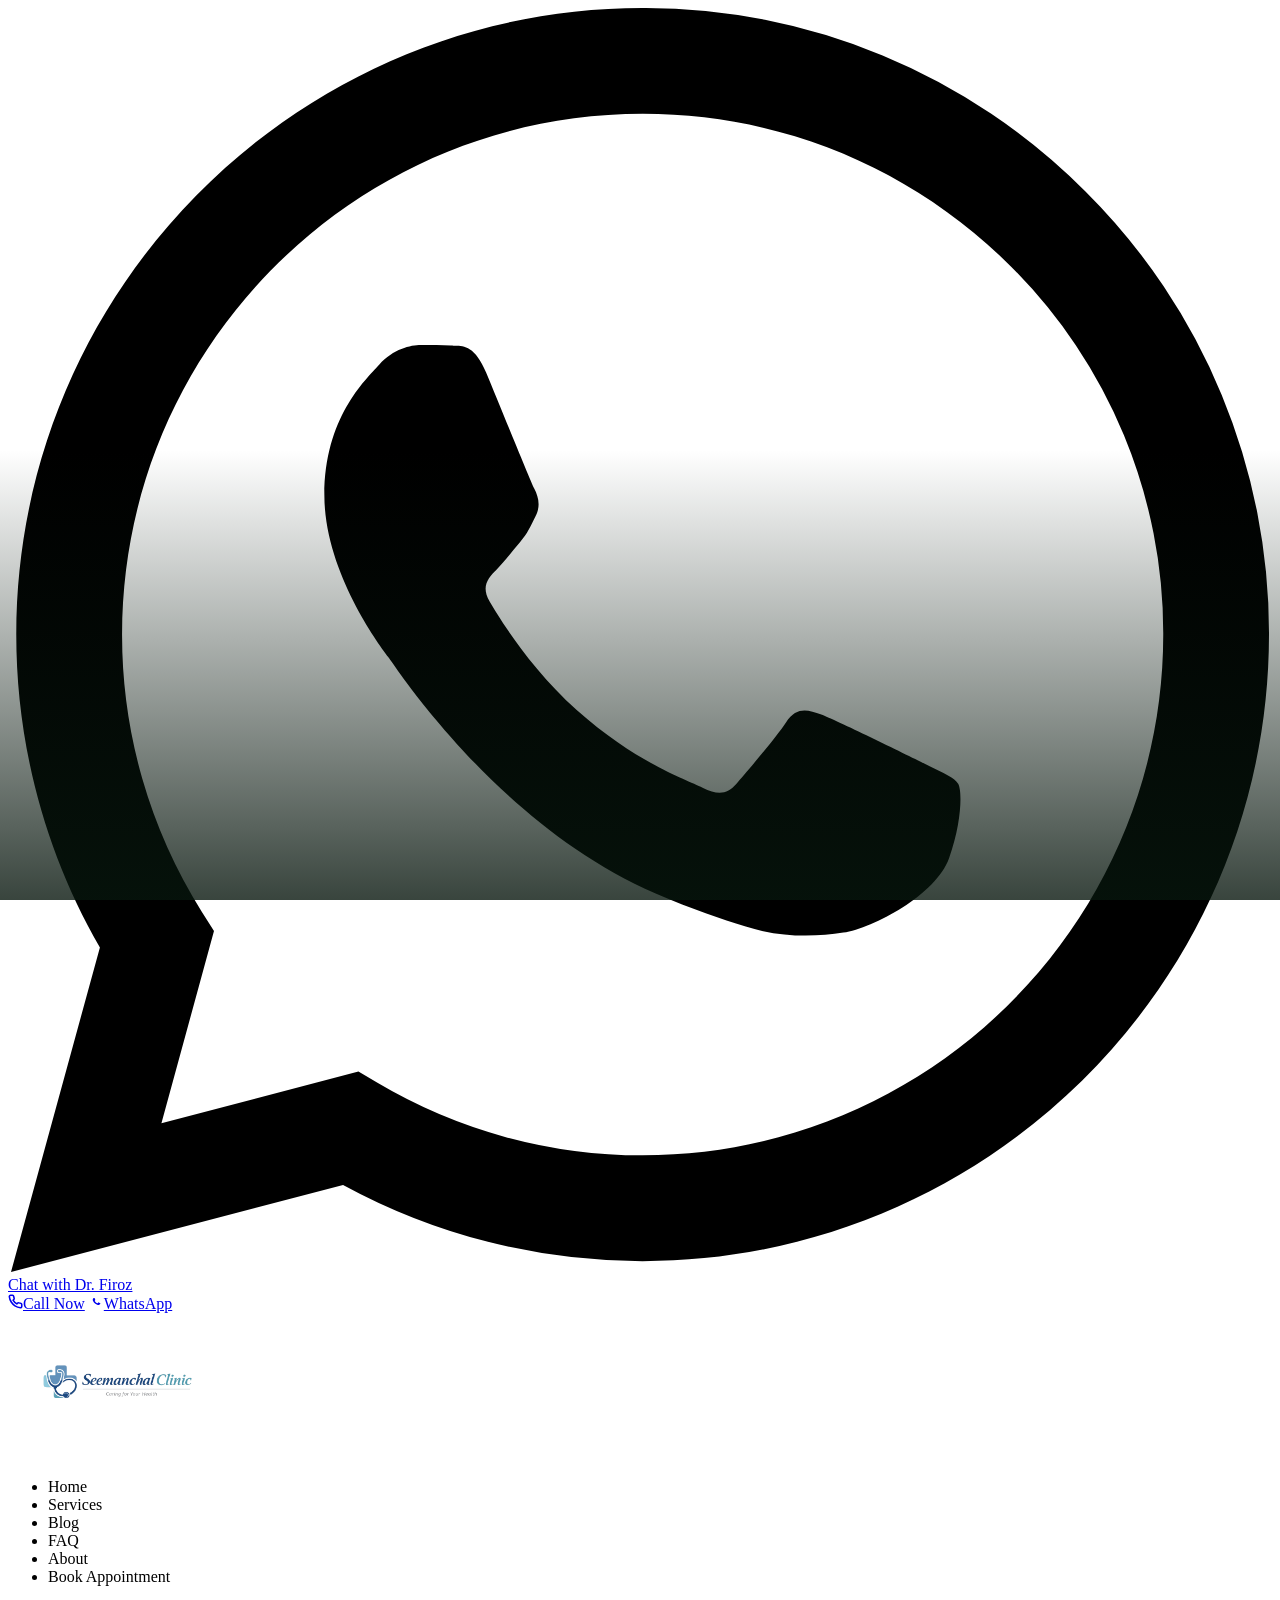
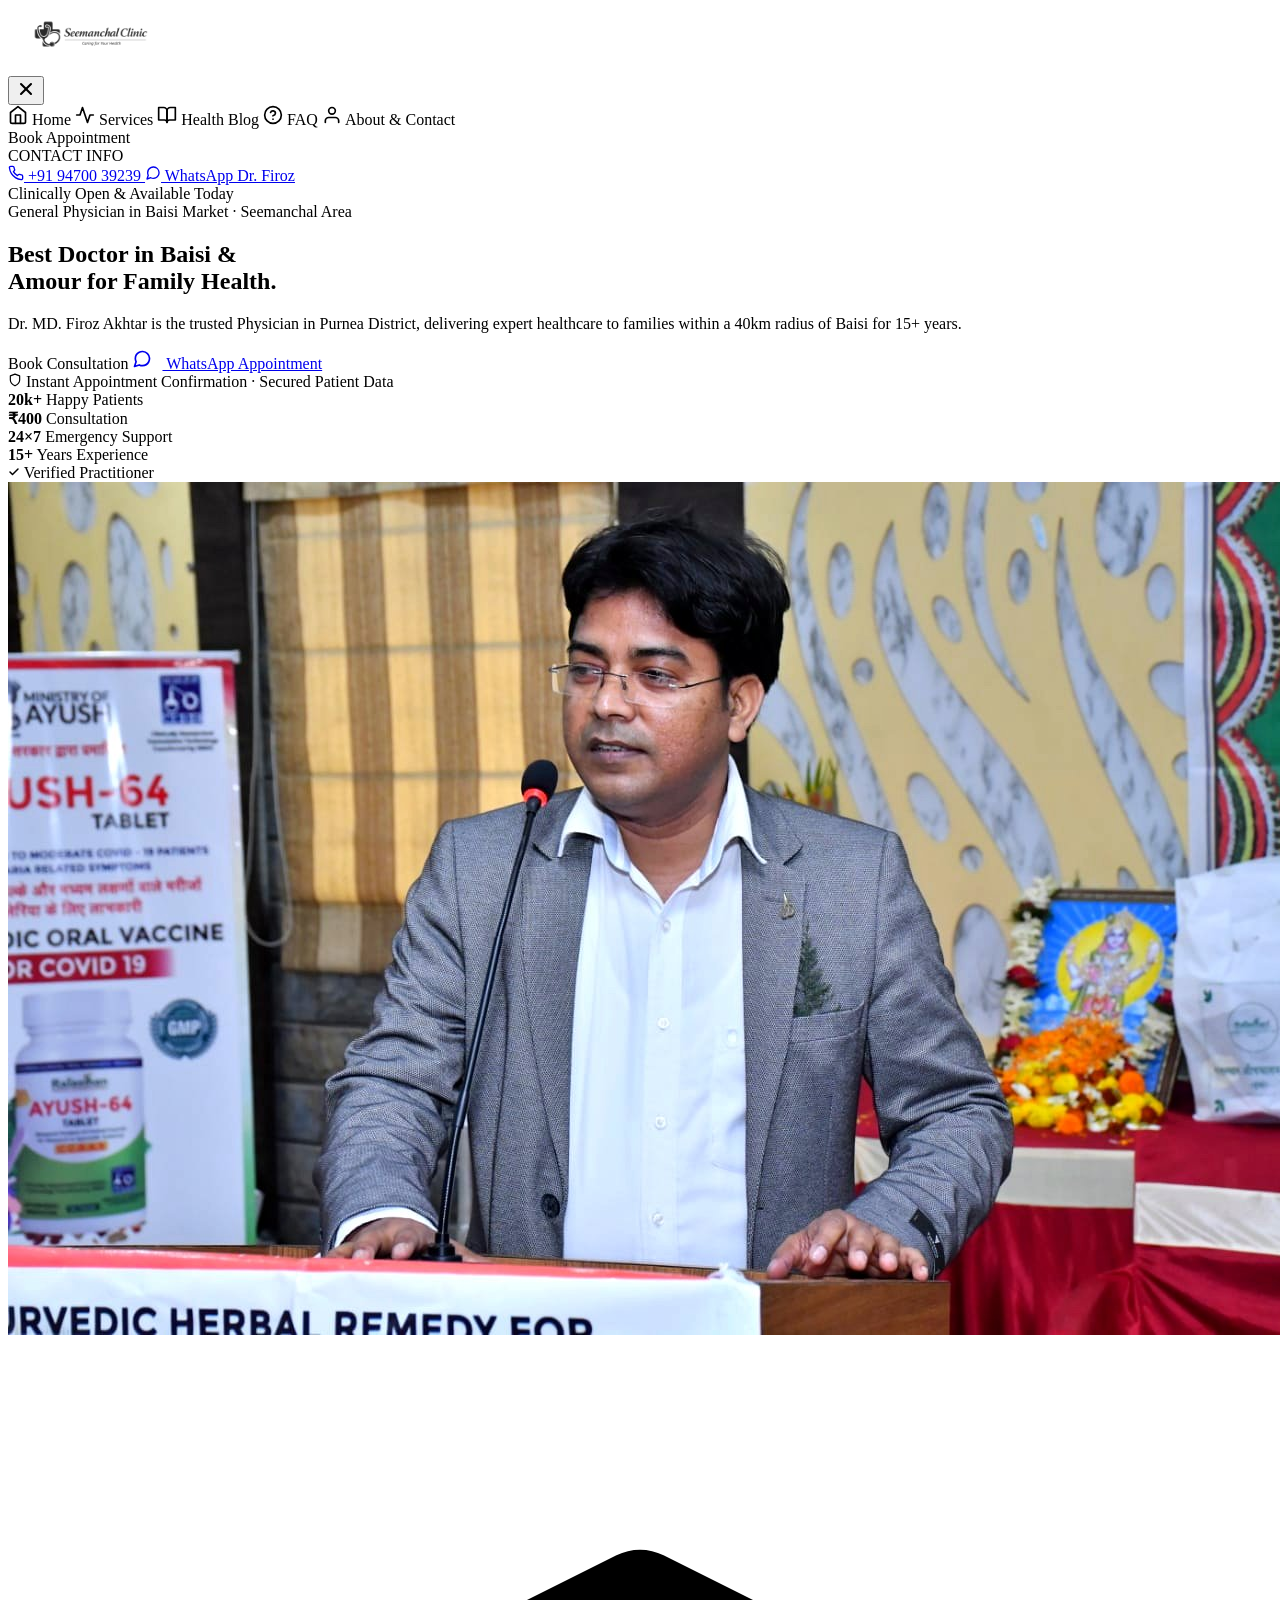
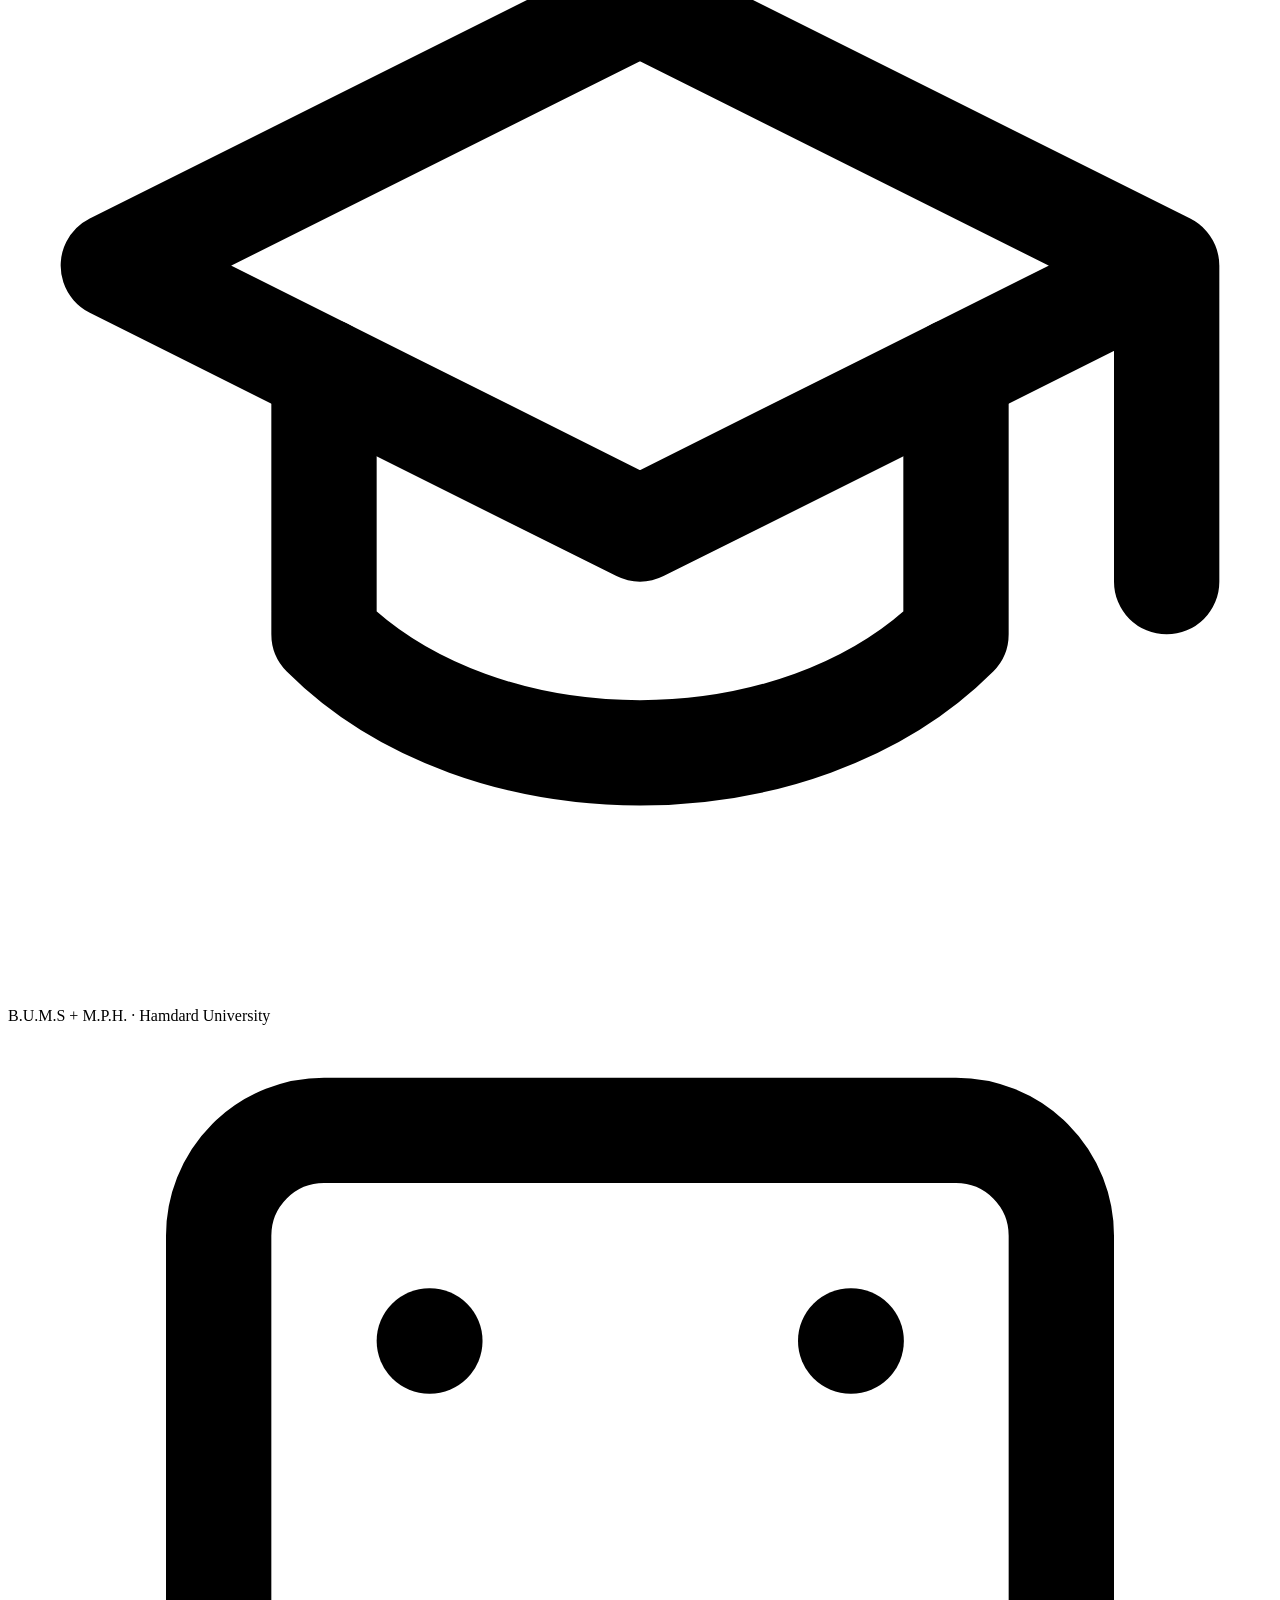
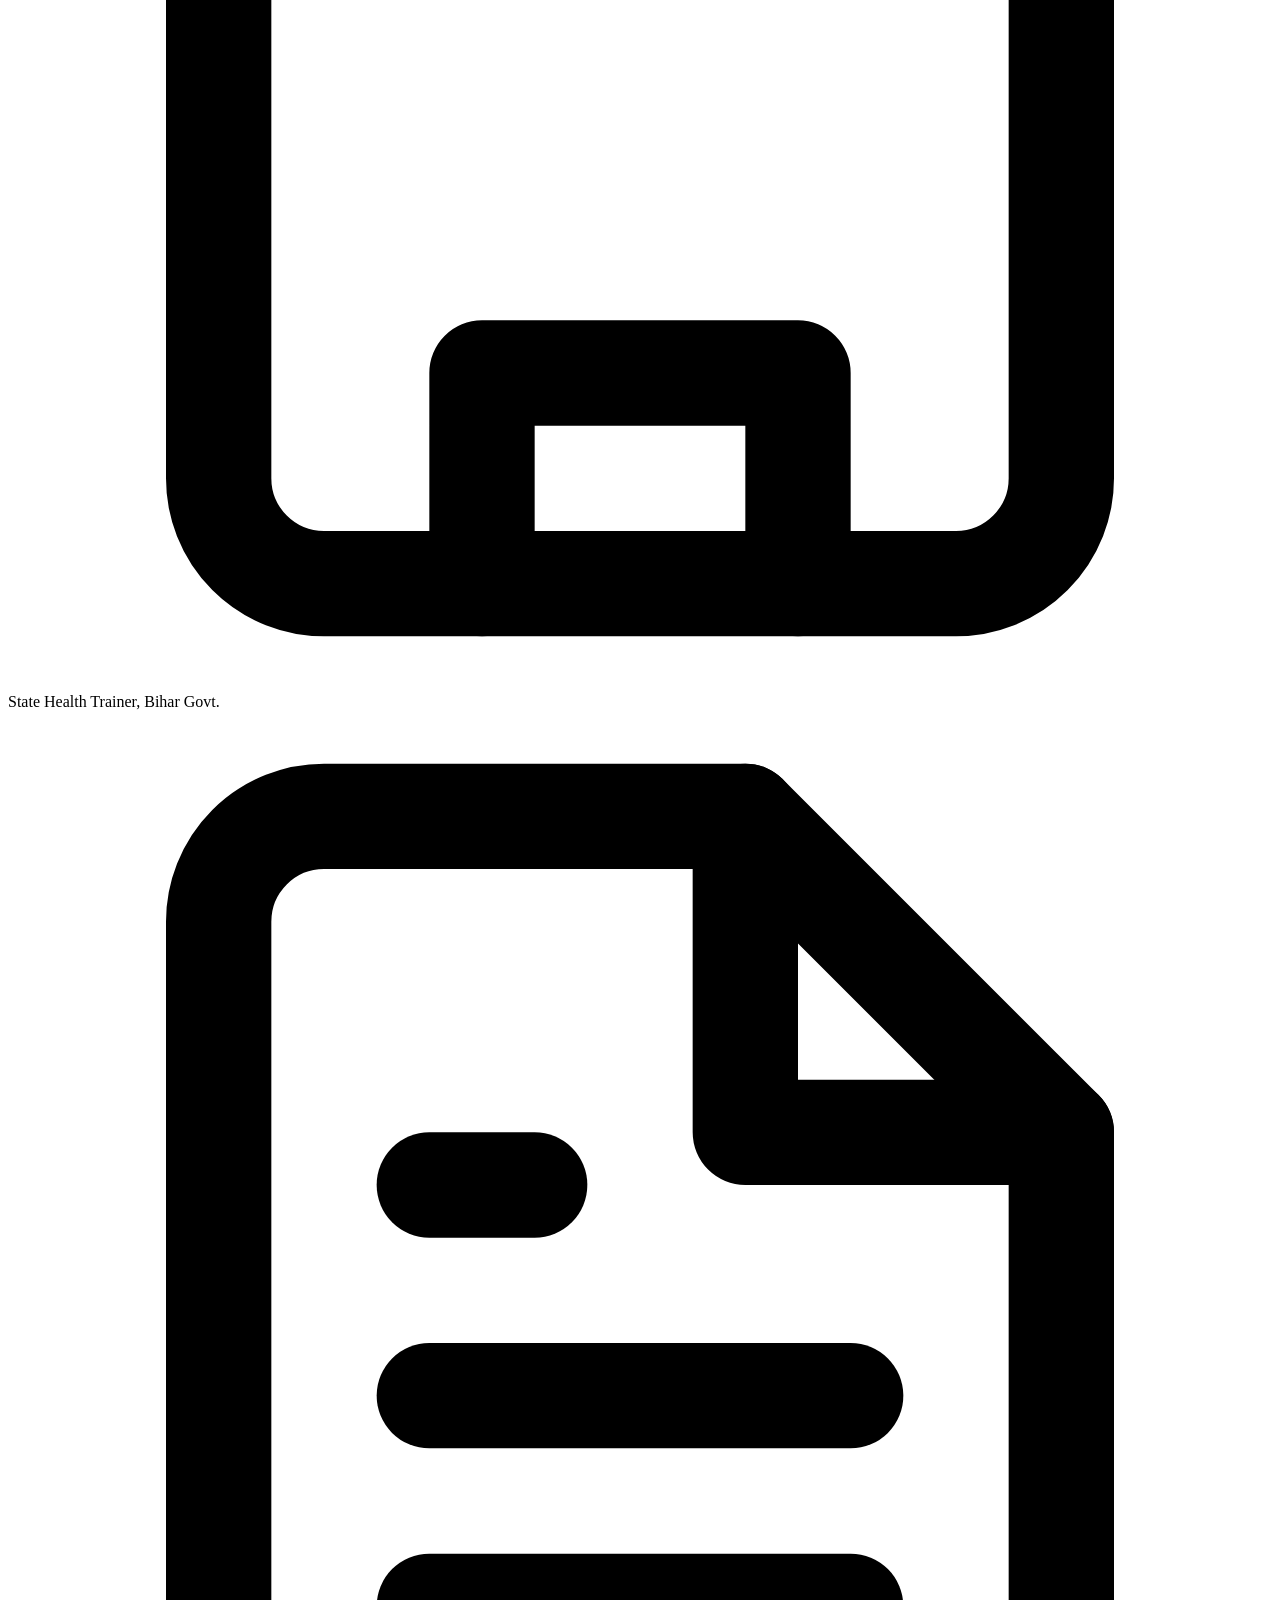
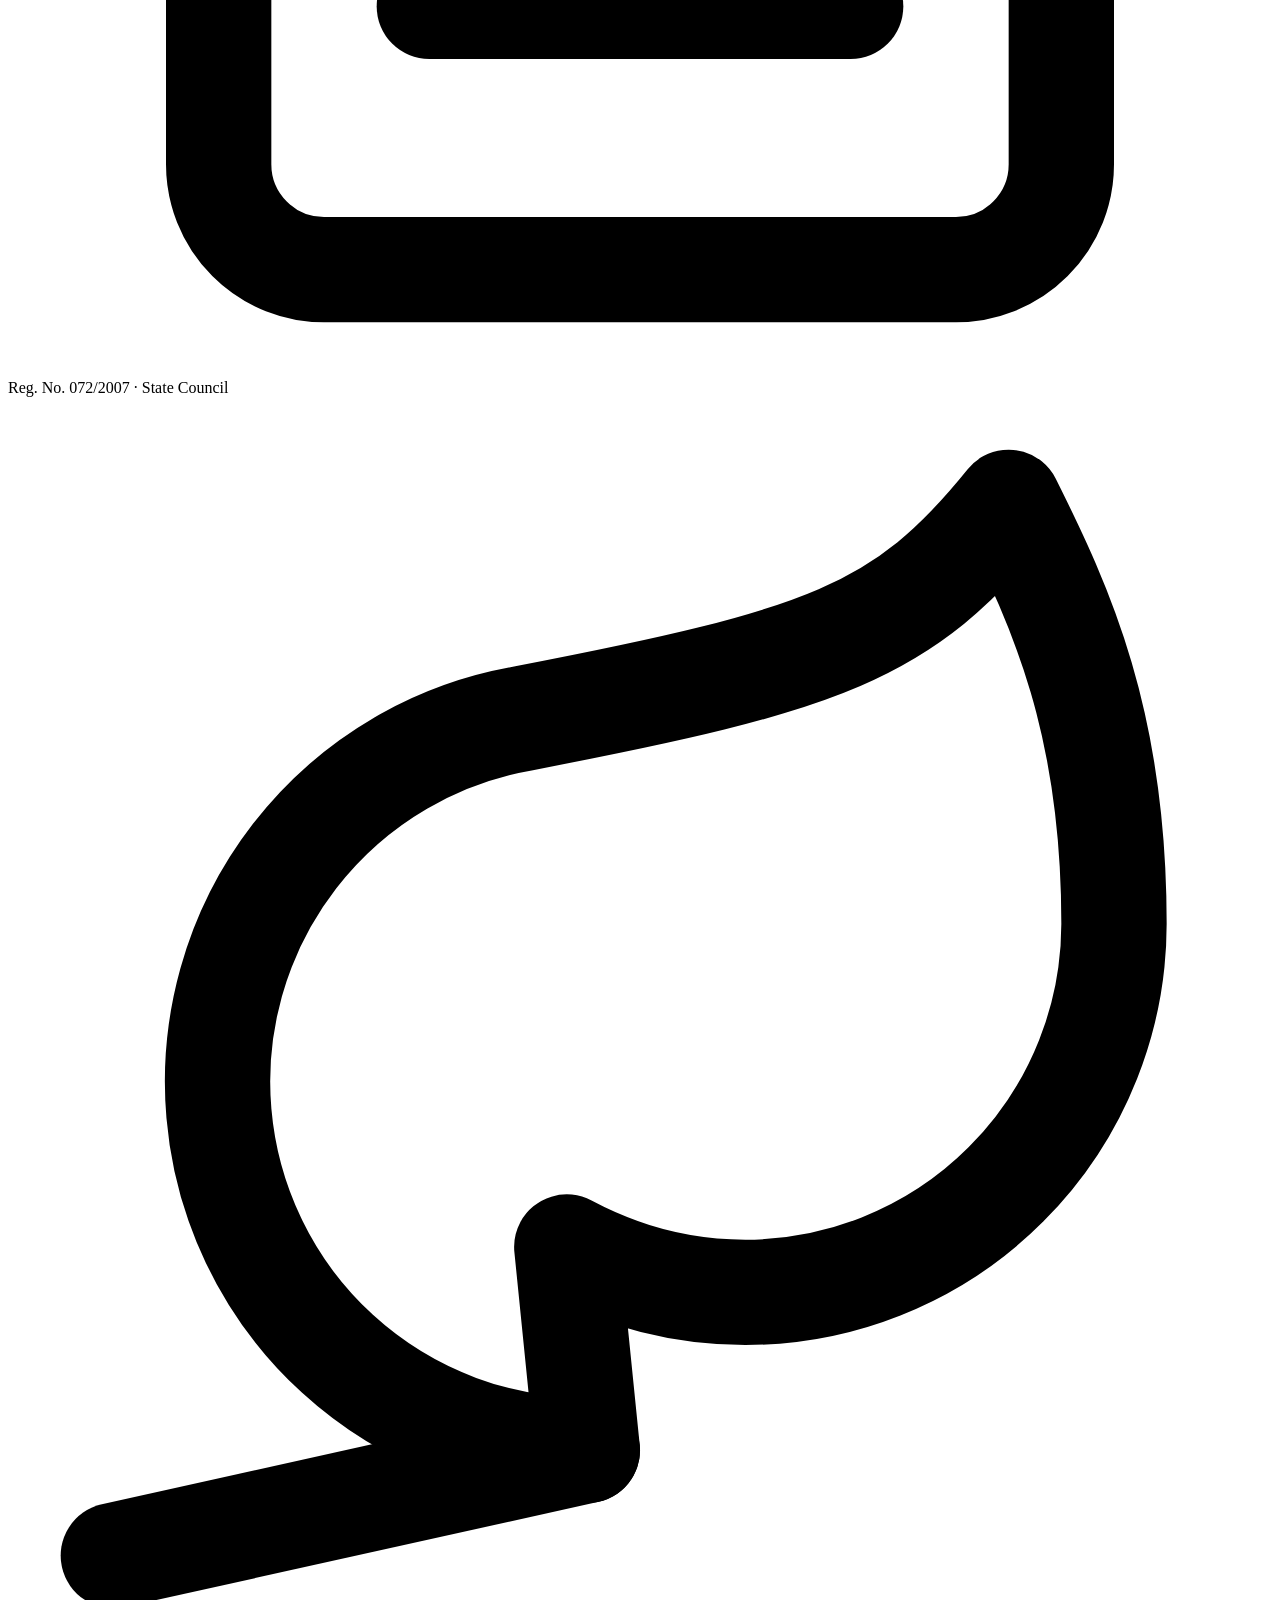
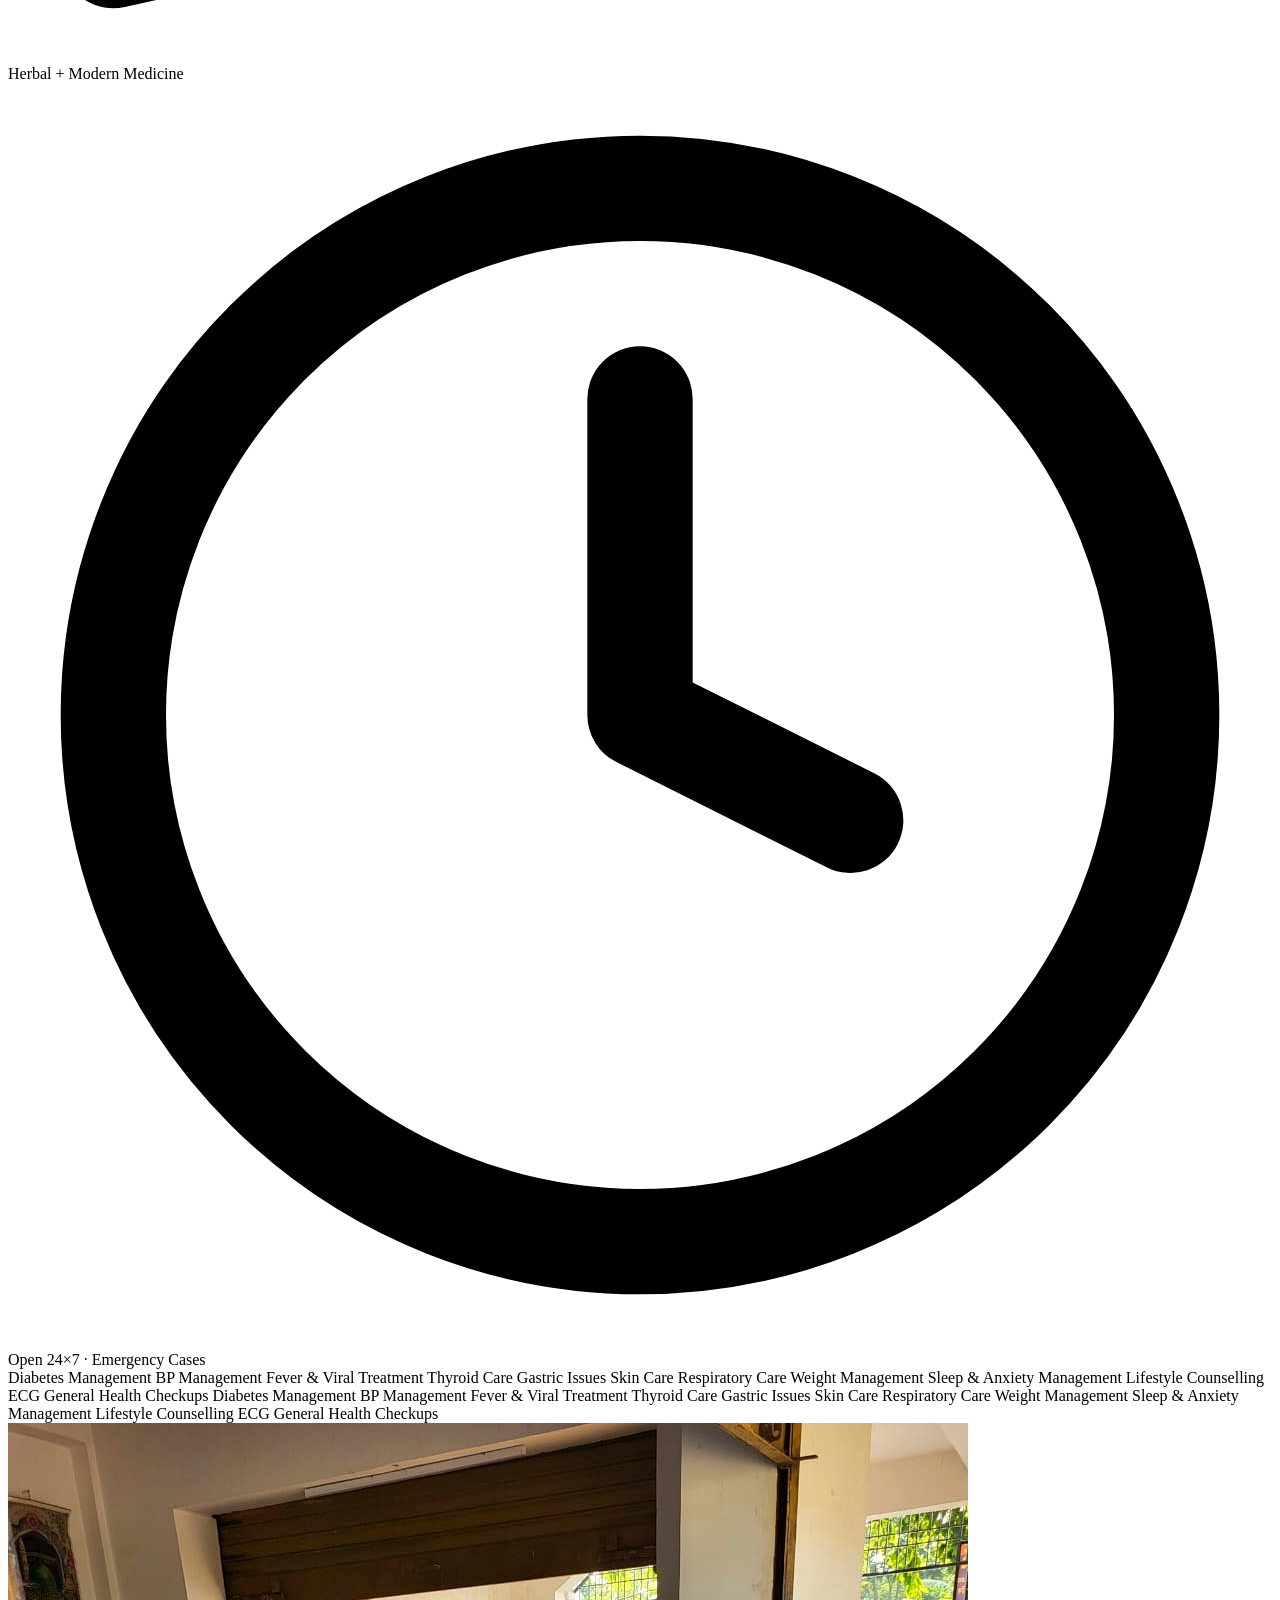
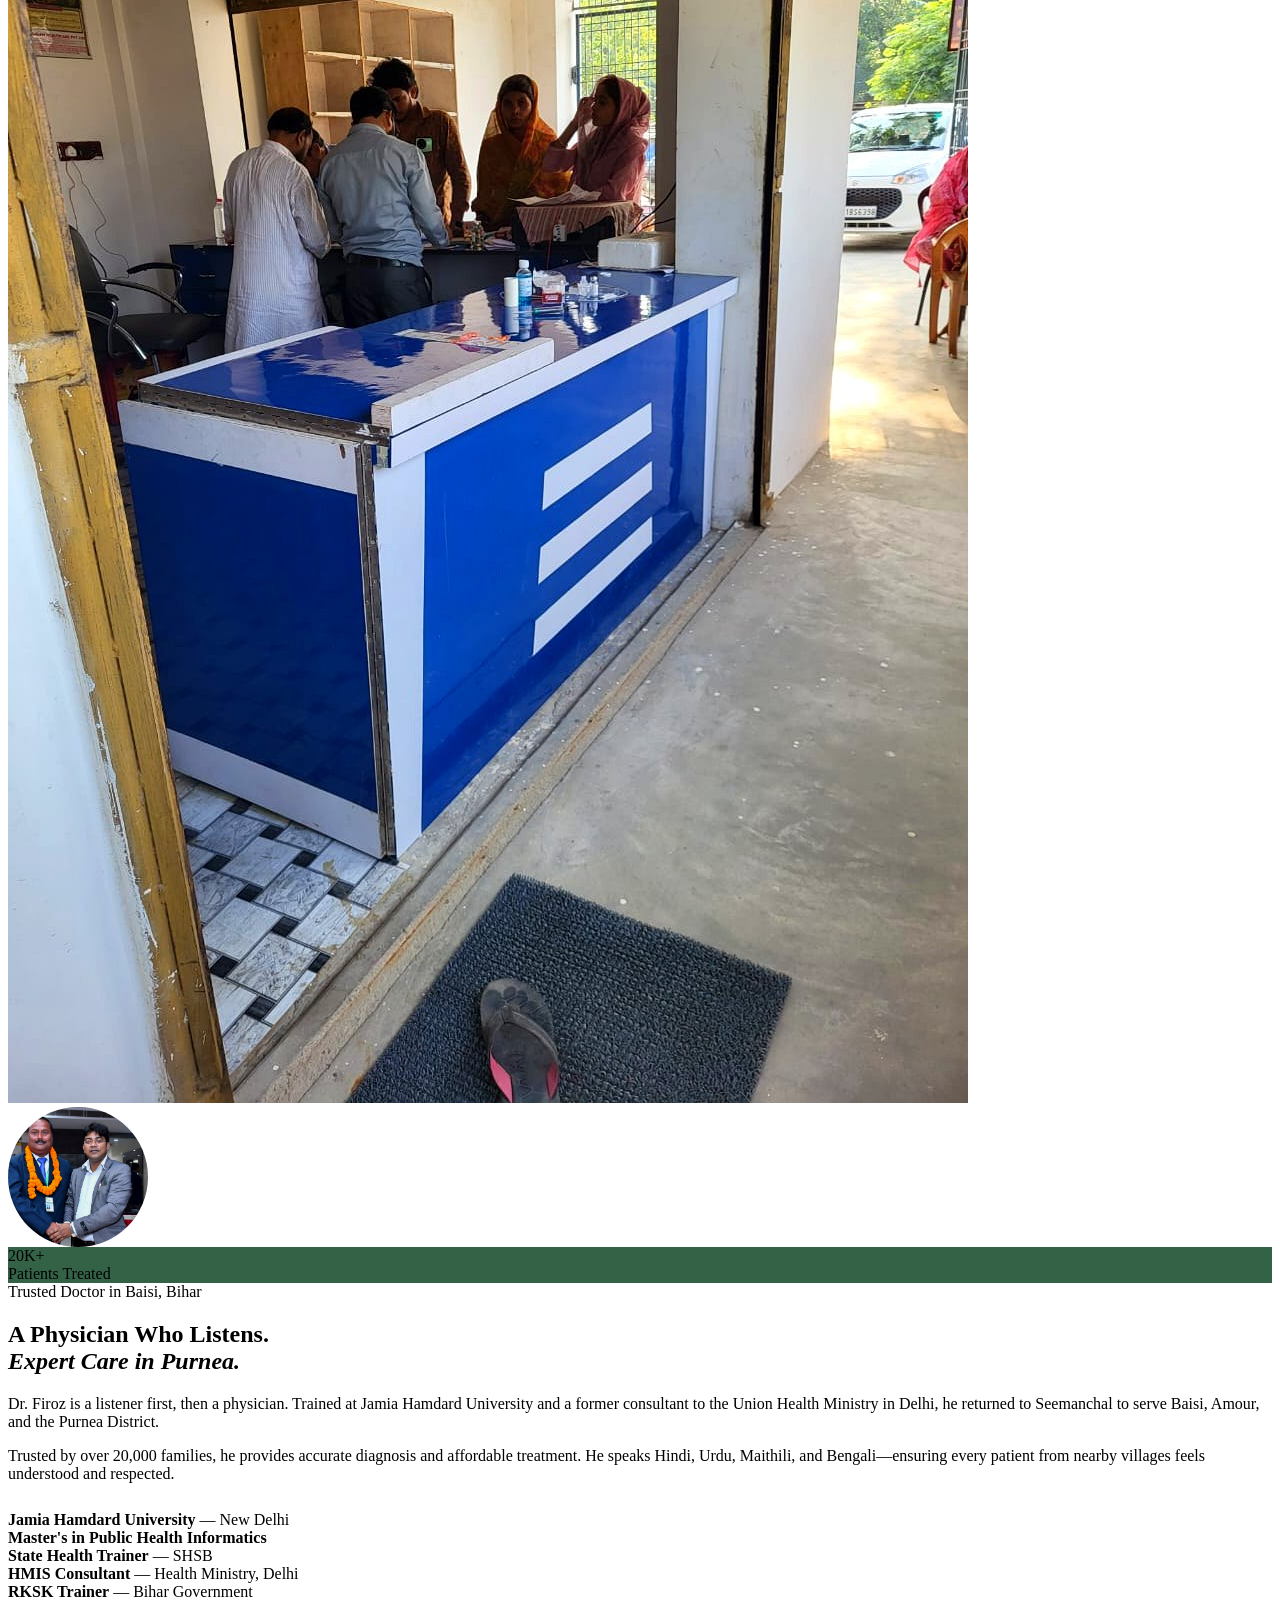
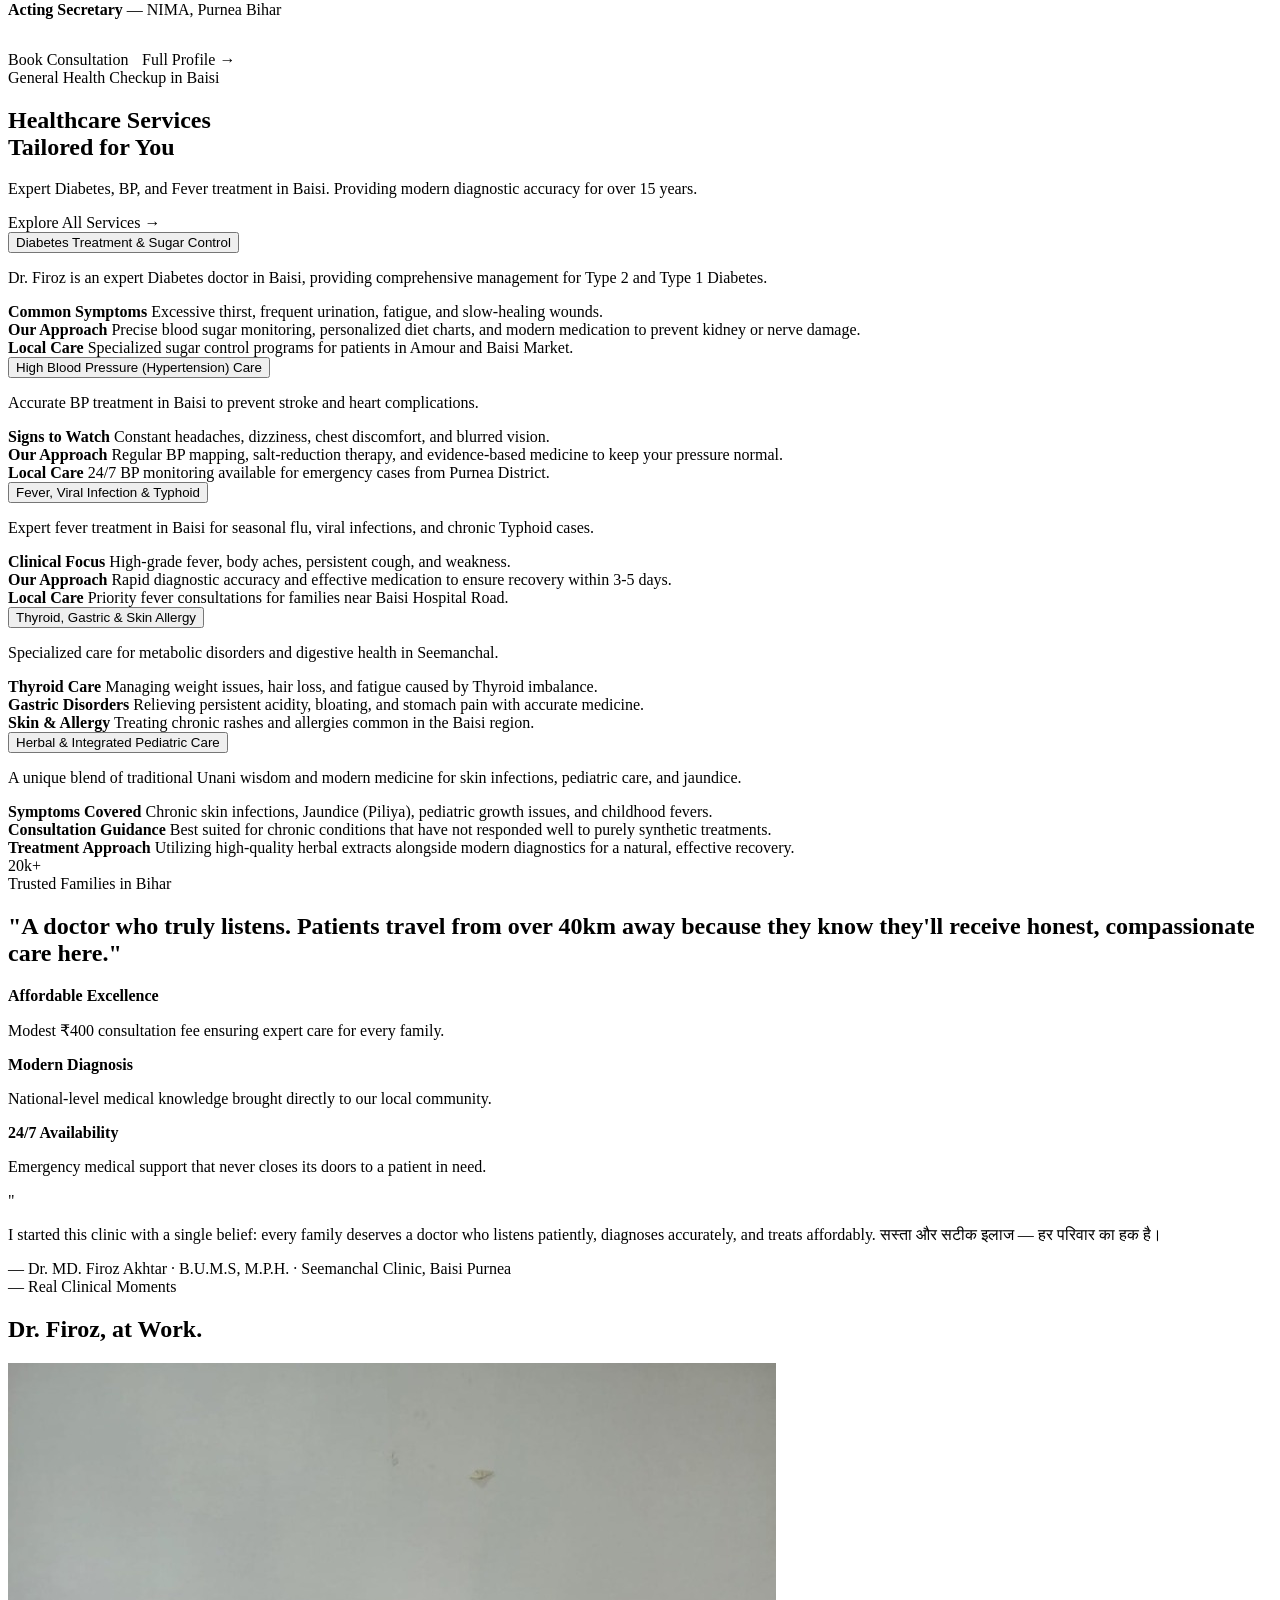
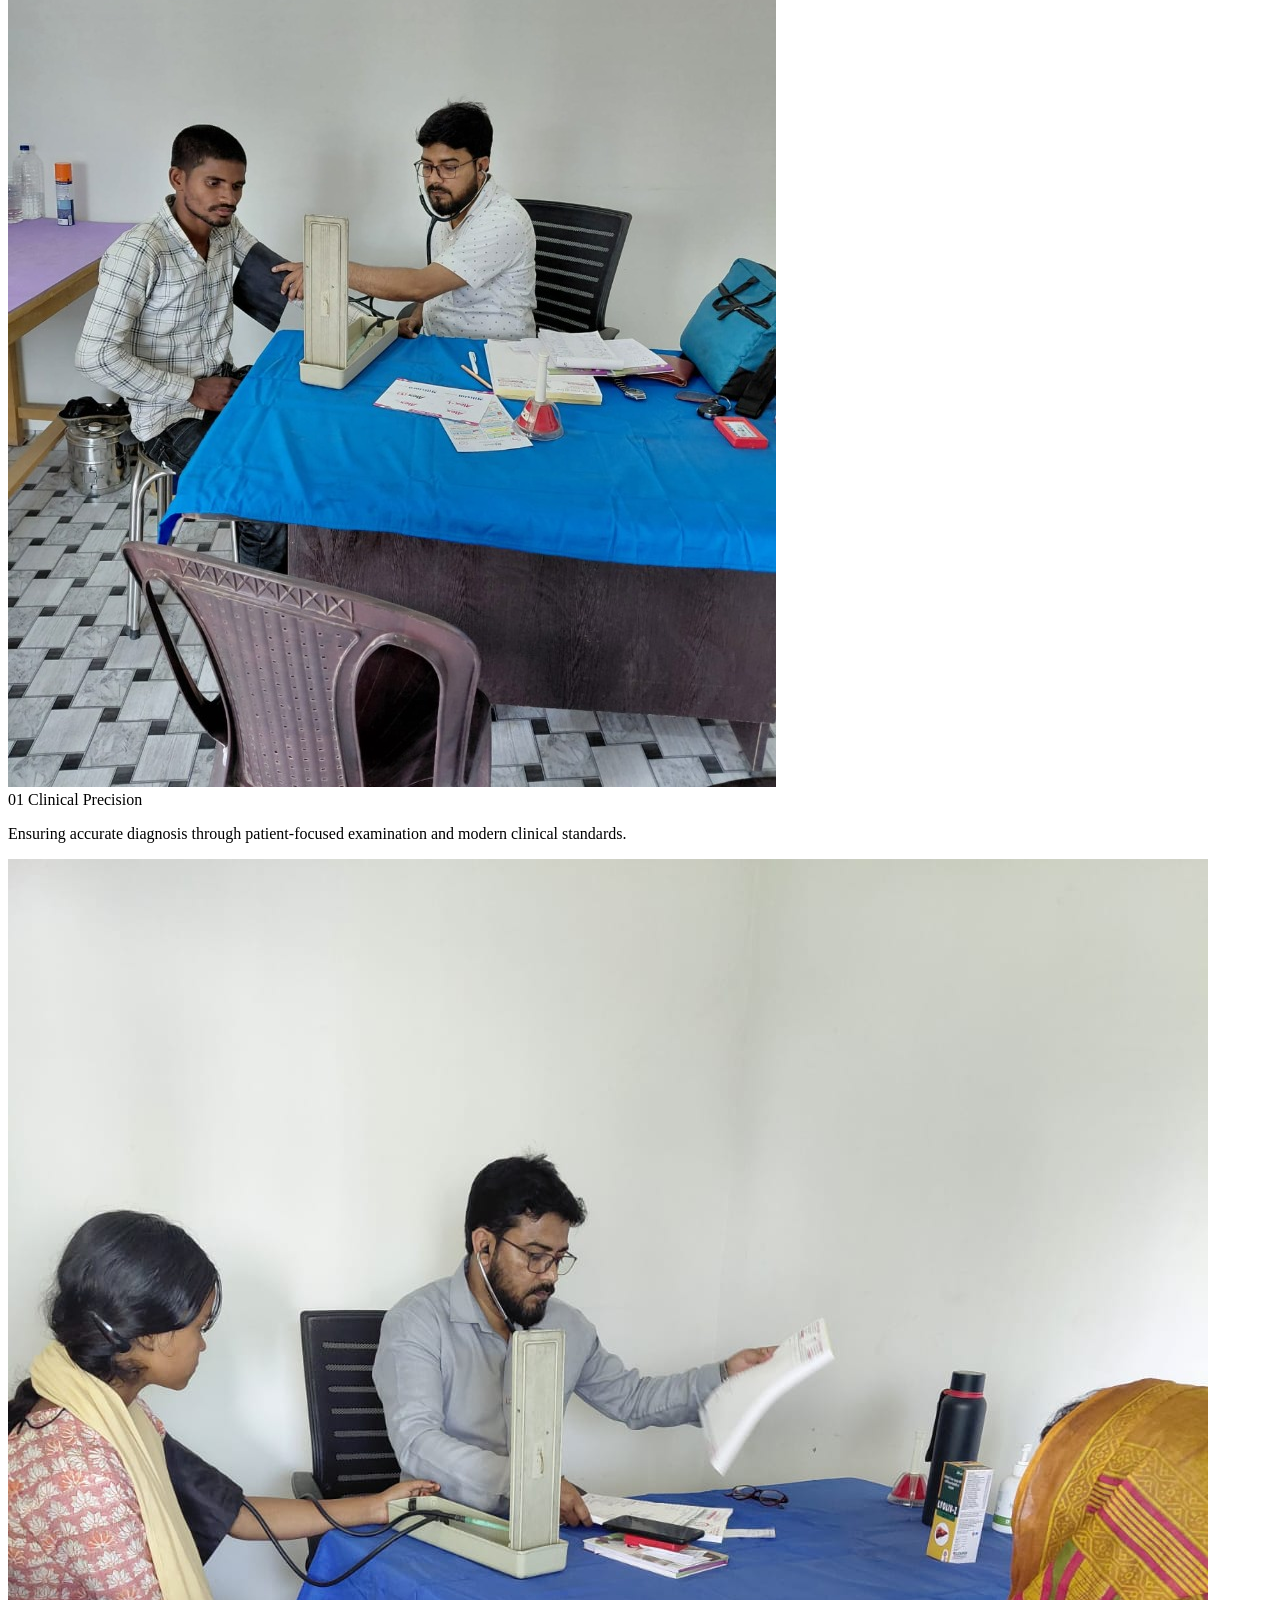
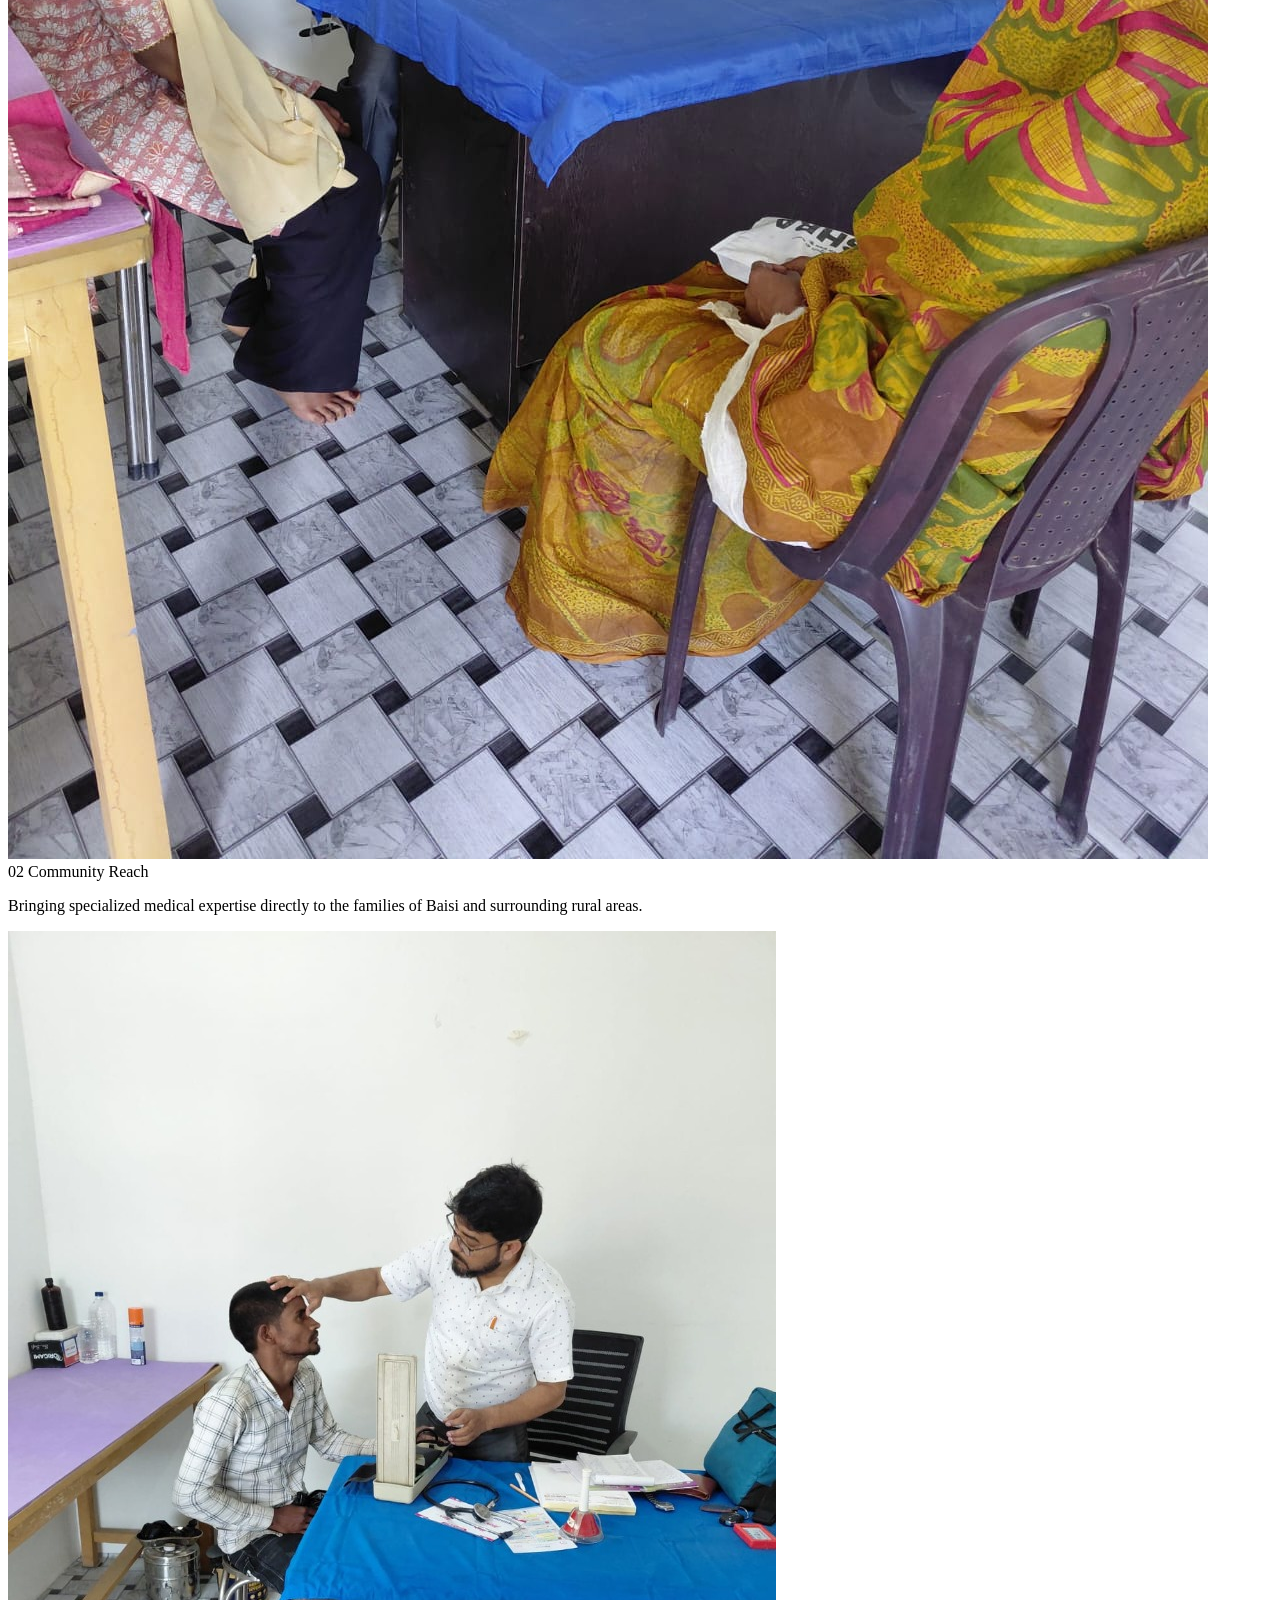
==== commit e3cbe5bf: "Fix critical layout break in emergency and testimonial sections" ====
--- a/index.html
+++ b/index.html
@@ -698,102 +698,96 @@
 </div>
 </div>
 
-<!-- TESTIMONIALS (AURA REDESIGN) -->
-<section class="testi-aura-sec" id="testimonials" aria-labelledby="testi-h2">
-  <div class="aura-glow"></div>
+<!-- TESTIMONIALS (CINEMATIC SPOTLIGHT) -->
+<section class="testi-aura-sec" id="testimonials">
   <div class="wrap">
-    <div class="testi-aura-header">
-      <div class="label sr" style="justify-content:center;">Clinical Trust & Patient Voices</div>
-      <h2 class="h2 sr d1" id="testi-h2">The Standard of Care.<br><em style="font-style:italic;color:var(--green-700);">Authentic Patient Journeys.</em></h2>
-      <p class="body sr d2" style="max-width:600px;margin:1rem auto 0;">Real feedback from families across Seemanchal who have experienced Dr. Firoz's commitment to accurate diagnosis and compassionate healing.</p>
-    </div>
     
     <div class="testi-aura-shelf" id="testi-shelf">
       <div class="testi-aura-track">
         
-        <!-- SET 1 (CLONES) -->
+        <!-- CARD 1 -->
         <div class="testi-aura-card">
-          <div class="testi-aura-top"><div class="testi-aura-stars">★★★★★</div><div class="testi-aura-badge">Verified</div></div>
-          <p class="testi-aura-text">“I saw Dr. Firoz for high blood pressure and felt very weak. His treatment worked quickly and now I feel much more energetic and healthy.”</p>
-          <div class="testi-aura-user"><div class="testi-aura-avatar">AR</div><div class="testi-aura-info"><div class="testi-aura-name">Asad Raza</div><div class="testi-aura-loc">Baisi, Purnea</div></div></div>
-        </div>
+          <div class="testi-initial">A</div>
+          <div class="testi-aura-content">
+            <div class="testi-aura-stars">★★★★★</div>
+            <p class="testi-aura-text">“I saw Dr. Firoz for high blood pressure and felt very weak. His treatment worked quickly and now I feel much more energetic and healthy.”</p>
+            <div class="testi-aura-user">
+              <div class="testi-aura-avatar">AR</div>
+              <div class="testi-aura-info">
+                <div class="testi-aura-name">Asad Raza</div>
+                <div class="testi-aura-loc">Baisi, Purnea</div>
+              </div>
+            </div>
+          </div>
+        </div>
+
+        <!-- CARD 2 -->
         <div class="testi-aura-card">
-          <div class="testi-aura-top"><div class="testi-aura-stars">★★★★★</div><div class="testi-aura-badge">Verified</div></div>
-          <p class="testi-aura-text">“Dr. Firoz is a great doctor. He explained my illness simply and helped me recover from a bad fever very fast. He really listens.”</p>
-          <div class="testi-aura-user"><div class="testi-aura-avatar">TA</div><div class="testi-aura-info"><div class="testi-aura-name">Md. Tausif Alam</div><div class="testi-aura-loc">Bada Idgah, Purnea</div></div></div>
-        </div>
+          <div class="testi-initial">T</div>
+          <div class="testi-aura-content">
+            <div class="testi-aura-stars">★★★★★</div>
+            <p class="testi-aura-text">“Dr. Firoz is a great doctor. He explained my illness simply and helped me recover from a bad fever very fast. He really listens.”</p>
+            <div class="testi-aura-user">
+              <div class="testi-aura-avatar">TA</div>
+              <div class="testi-aura-info">
+                <div class="testi-aura-name">Md. Tausif Alam</div>
+                <div class="testi-aura-loc">Bada Idgah, Purnea</div>
+              </div>
+            </div>
+          </div>
+        </div>
+
+        <!-- CARD 3 -->
         <div class="testi-aura-card">
-          <div class="testi-aura-top"><div class="testi-aura-stars">★★★★★</div><div class="testi-aura-badge">Verified</div></div>
-          <p class="testi-aura-text">“I had Typhoid and a bad cough. Dr. Firoz is very experienced and gave me the right medicine. I am now recovering well thanks to him.”</p>
-          <div class="testi-aura-user"><div class="testi-aura-avatar">PA</div><div class="testi-aura-info"><div class="testi-aura-name">Md. Parwez Alam</div><div class="testi-aura-loc">Sihpur, Katihar</div></div></div>
-        </div>
+          <div class="testi-initial">P</div>
+          <div class="testi-aura-content">
+            <div class="testi-aura-stars">★★★★★</div>
+            <p class="testi-aura-text">“I had Typhoid and a bad cough. Dr. Firoz is very experienced and gave me the right medicine. I am now recovering well thanks to him.”</p>
+            <div class="testi-aura-user">
+              <div class="testi-aura-avatar">PA</div>
+              <div class="testi-aura-info">
+                <div class="testi-aura-name">Md. Parwez Alam</div>
+                <div class="testi-aura-loc">Sihpur, Katihar</div>
+              </div>
+            </div>
+          </div>
+        </div>
+
+        <!-- CARD 4 -->
         <div class="testi-aura-card">
-          <div class="testi-aura-top"><div class="testi-aura-stars">★★★★★</div><div class="testi-aura-badge">Verified</div></div>
-          <p class="testi-aura-text">“I had high blood pressure and felt very weak. Dr. Firoz treated me with great care and patience. I feel much better and stable now.”</p>
-          <div class="testi-aura-user"><div class="testi-aura-avatar">M</div><div class="testi-aura-info"><div class="testi-aura-name">Mushtaqim</div><div class="testi-aura-loc">Bareilly, Baisi</div></div></div>
-        </div>
-
-        <!-- SET 2 (MAIN) -->
-        <div class="testi-aura-card">
-          <div class="testi-aura-top"><div class="testi-aura-stars">★★★★★</div><div class="testi-aura-badge">Verified</div></div>
-          <p class="testi-aura-text">“I saw Dr. Firoz for high blood pressure and felt very weak. His treatment worked quickly and now I feel much more energetic and healthy.”</p>
-          <div class="testi-aura-user"><div class="testi-aura-avatar">AR</div><div class="testi-aura-info"><div class="testi-aura-name">Asad Raza</div><div class="testi-aura-loc">Baisi, Purnea</div></div></div>
-        </div>
-        <div class="testi-aura-card">
-          <div class="testi-aura-top"><div class="testi-aura-stars">★★★★★</div><div class="testi-aura-badge">Verified</div></div>
-          <p class="testi-aura-text">“Dr. Firoz is a great doctor. He explained my illness simply and helped me recover from a bad fever very fast. He really listens.”</p>
-          <div class="testi-aura-user"><div class="testi-aura-avatar">TA</div><div class="testi-aura-info"><div class="testi-aura-name">Md. Tausif Alam</div><div class="testi-aura-loc">Bada Idgah, Purnea</div></div></div>
-        </div>
-        <div class="testi-aura-card">
-          <div class="testi-aura-top"><div class="testi-aura-stars">★★★★★</div><div class="testi-aura-badge">Verified</div></div>
-          <p class="testi-aura-text">“I had Typhoid and a bad cough. Dr. Firoz is very experienced and gave me the right medicine. I am now recovering well thanks to him.”</p>
-          <div class="testi-aura-user"><div class="testi-aura-avatar">PA</div><div class="testi-aura-info"><div class="testi-aura-name">Md. Parwez Alam</div><div class="testi-aura-loc">Sihpur, Katihar</div></div></div>
-        </div>
-        <div class="testi-aura-card">
-          <div class="testi-aura-top"><div class="testi-aura-stars">★★★★★</div><div class="testi-aura-badge">Verified</div></div>
-          <p class="testi-aura-text">“I had high blood pressure and felt very weak. Dr. Firoz treated me with great care and patience. I feel much better and stable now.”</p>
-          <div class="testi-aura-user"><div class="testi-aura-avatar">M</div><div class="testi-aura-info"><div class="testi-aura-name">Mushtaqim</div><div class="testi-aura-loc">Bareilly, Baisi</div></div></div>
-        </div>
-
-        <!-- SET 3 (CLONES) -->
-        <div class="testi-aura-card">
-          <div class="testi-aura-top"><div class="testi-aura-stars">★★★★★</div><div class="testi-aura-badge">Verified</div></div>
-          <p class="testi-aura-text">“I saw Dr. Firoz for high blood pressure and felt very weak. His treatment worked quickly and now I feel much more energetic and healthy.”</p>
-          <div class="testi-aura-user"><div class="testi-aura-avatar">AR</div><div class="testi-aura-info"><div class="testi-aura-name">Asad Raza</div><div class="testi-aura-loc">Baisi, Purnea</div></div></div>
-        </div>
-        <div class="testi-aura-card">
-          <div class="testi-aura-top"><div class="testi-aura-stars">★★★★★</div><div class="testi-aura-badge">Verified</div></div>
-          <p class="testi-aura-text">“Dr. Firoz is a great doctor. He explained my illness simply and helped me recover from a bad fever very fast. He really listens.”</p>
-          <div class="testi-aura-user"><div class="testi-aura-avatar">TA</div><div class="testi-aura-info"><div class="testi-aura-name">Md. Tausif Alam</div><div class="testi-aura-loc">Bada Idgah, Purnea</div></div></div>
-        </div>
-        <div class="testi-aura-card">
-          <div class="testi-aura-top"><div class="testi-aura-stars">★★★★★</div><div class="testi-aura-badge">Verified</div></div>
-          <p class="testi-aura-text">“I had Typhoid and a bad cough. Dr. Firoz is very experienced and gave me the right medicine. I am now recovering well thanks to him.”</p>
-          <div class="testi-aura-user"><div class="testi-aura-avatar">PA</div><div class="testi-aura-info"><div class="testi-aura-name">Md. Parwez Alam</div><div class="testi-aura-loc">Sihpur, Katihar</div></div></div>
-        </div>
-        <div class="testi-aura-card">
-          <div class="testi-aura-top"><div class="testi-aura-stars">★★★★★</div><div class="testi-aura-badge">Verified</div></div>
-          <p class="testi-aura-text">“I had high blood pressure and felt very weak. Dr. Firoz treated me with great care and patience. I feel much better and stable now.”</p>
-          <div class="testi-aura-user"><div class="testi-aura-avatar">M</div><div class="testi-aura-info"><div class="testi-aura-name">Mushtaqim</div><div class="testi-aura-loc">Bareilly, Baisi</div></div></div>
-        </div>
-
-      </div>
-    </div>
-
+          <div class="testi-initial">M</div>
+          <div class="testi-aura-content">
+            <div class="testi-aura-stars">★★★★★</div>
+            <p class="testi-aura-text">“I had high blood pressure and felt very weak. Dr. Firoz treated me with great care and patience. I feel much better and stable now.”</p>
+            <div class="testi-aura-user">
+              <div class="testi-aura-avatar">M</div>
+              <div class="testi-aura-info">
+                <div class="testi-aura-name">Mushtaqim</div>
+                <div class="testi-aura-loc">Bareilly, Baisi</div>
+              </div>
+            </div>
+          </div>
+        </div>
+
+      </div>
+    </div>
+
+    <!-- Navigation Overlay -->
     <div class="testi-aura-nav">
       <button class="testi-nav-btn" onclick="slideTesti(-1)" aria-label="Previous testimonial">
-        <svg viewBox="0 0 24 24" fill="none" stroke="currentColor" stroke-linecap="round" stroke-linejoin="round"><polyline points="15 18 9 12 15 6"></polyline></svg>
+        <svg viewBox="0 0 24 24" fill="none" stroke="currentColor" stroke-width="2" stroke-linecap="round" stroke-linejoin="round"><polyline points="15 18 9 12 15 6"></polyline></svg>
       </button>
       <button class="testi-nav-btn" onclick="slideTesti(1)" aria-label="Next testimonial">
-        <svg viewBox="0 0 24 24" fill="none" stroke="currentColor" stroke-linecap="round" stroke-linejoin="round"><polyline points="9 18 15 12 9 6"></polyline></svg>
+        <svg viewBox="0 0 24 24" fill="none" stroke="currentColor" stroke-width="2" stroke-linecap="round" stroke-linejoin="round"><polyline points="9 18 15 12 9 6"></polyline></svg>
       </button>
     </div>
-    
-    <div class="testi-aura-footer sr d5">
+
+    <!-- Footer Stats -->
+    <div class="testi-aura-footer sr d5" style="margin-top: 4rem; display: flex; justify-content: center;">
       <div class="testi-aura-google">
-        <div class="g-logo"><svg viewBox="0 0 24 24" width="18" height="18"><path fill="#4285F4" d="M22.56 12.25c0-.78-.07-1.53-.2-2.25H12v4.26h5.92c-.26 1.37-1.04 2.53-2.21 3.31v2.77h3.57c2.08-1.92 3.28-4.74 3.28-8.09z"/><path fill="#34A853" d="M12 23c2.97 0 5.46-.98 7.28-2.66l-3.57-2.77c-.98.66-2.23 1.06-3.71 1.06-2.86 0-5.29-1.93-6.16-4.53H2.18v2.84C3.99 20.53 7.7 23 12 23z"/><path fill="#FBBC05" d="M5.84 14.1c-.22-.66-.35-1.36-.35-2.1s.13-1.44.35-2.1V7.06H2.18C1.43 8.55 1 10.22 1 12s.43 3.45 1.18 4.94l3.66-2.84z"/><path fill="#EA4335" d="M12 5.38c1.62 0 3.06.56 4.21 1.64l3.15-3.15C17.45 2.09 14.97 1 12 1 7.7 1 3.99 3.47 2.18 7.06l3.66 2.84c.87-2.6 3.3-4.52 6.16-4.52z"/></svg></div>
-        <span class="g-stars">★★★★★</span>
-        <span class="g-text">4.9/5 · 300+ Google Reviews</span>
+        <div class="g-logo"><svg viewBox="0 0 24 24" width="18" height="18"><path fill="#4285F4" d="M22.56 12.25c0-.78-.07-1.53-.2-2.25H12v4.26h5.92c-.26 1.37-1.04 2.53-2.21 3.31v2.77h3.57c2.08-1.92 3.28-4.74 3.28-8.09z"/><path fill="#34A853" d="M12 23c2.97 0 5.46-.98 7.28-2.66l-3.57-2.77c-.98.66-2.23 1.06-3.71 1.06-2.86 0-5.29-1.93-6.16-4.53H2.18v2.84C3.99 20.53 7.7 23 12 23z"/><path fill="#FBBC05" d="M5.84 14.1c-.22-.66-.35-1.36-.35-2.1s.13-1.44.35-2.1V7.06H2.18C1.43 8.55 1 10.22 1 12s.43 3.45 1.18 4.94l3.66-2.84z"/><path fill="#EA4335" d="M12 5.38c1.62 0 3.06.56 4.21 1.64l3.15-3.15C17.45 2.09 14.97 1 12 1 7.7 1 3.47 2.18 7.06l3.66 2.84c.87-2.6 3.3-4.52 6.16-4.52z"/></svg></div>
+        <span class="g-stars" style="color:#FAB005; margin: 0 10px;">★★★★★</span>
+        <span class="g-text" style="font-size: 0.9rem; font-weight: 700; color: var(--ink);">4.9/5 · 300+ Google Reviews</span>
       </div>
     </div>
   </div>
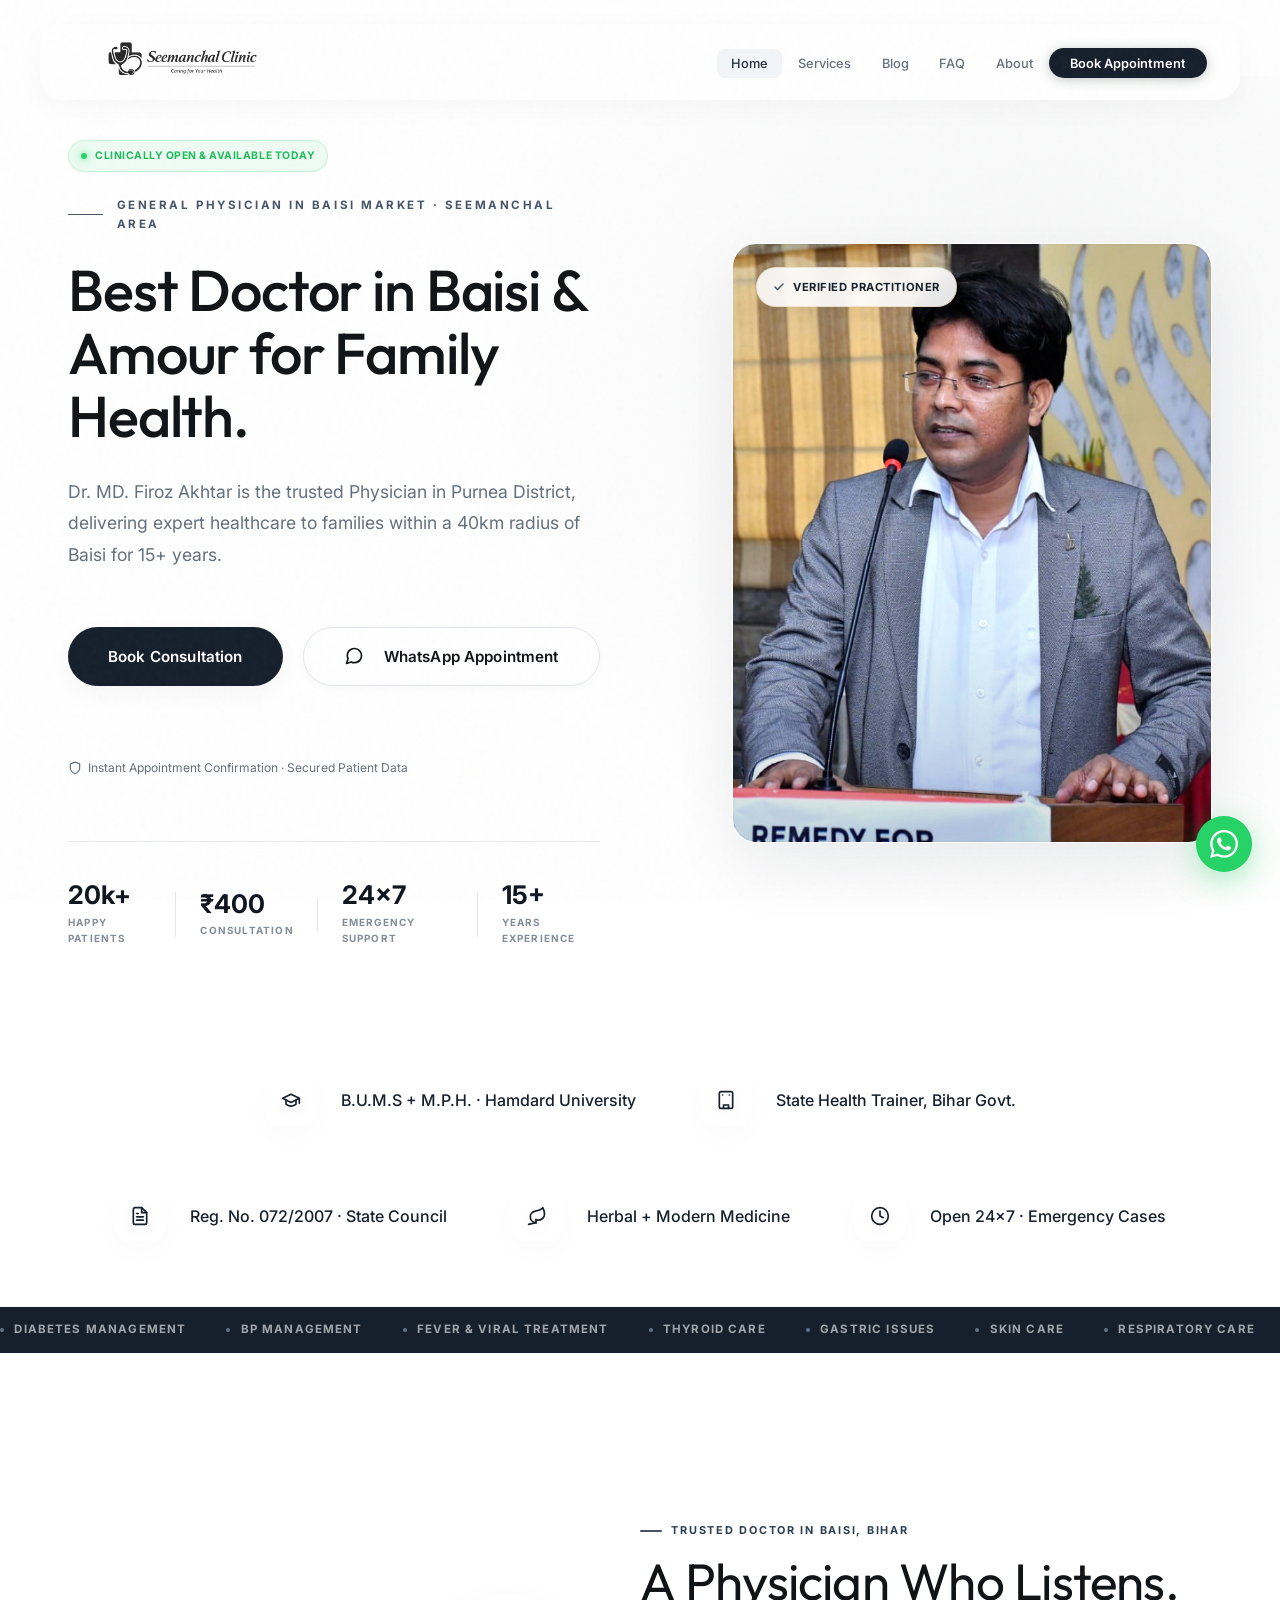
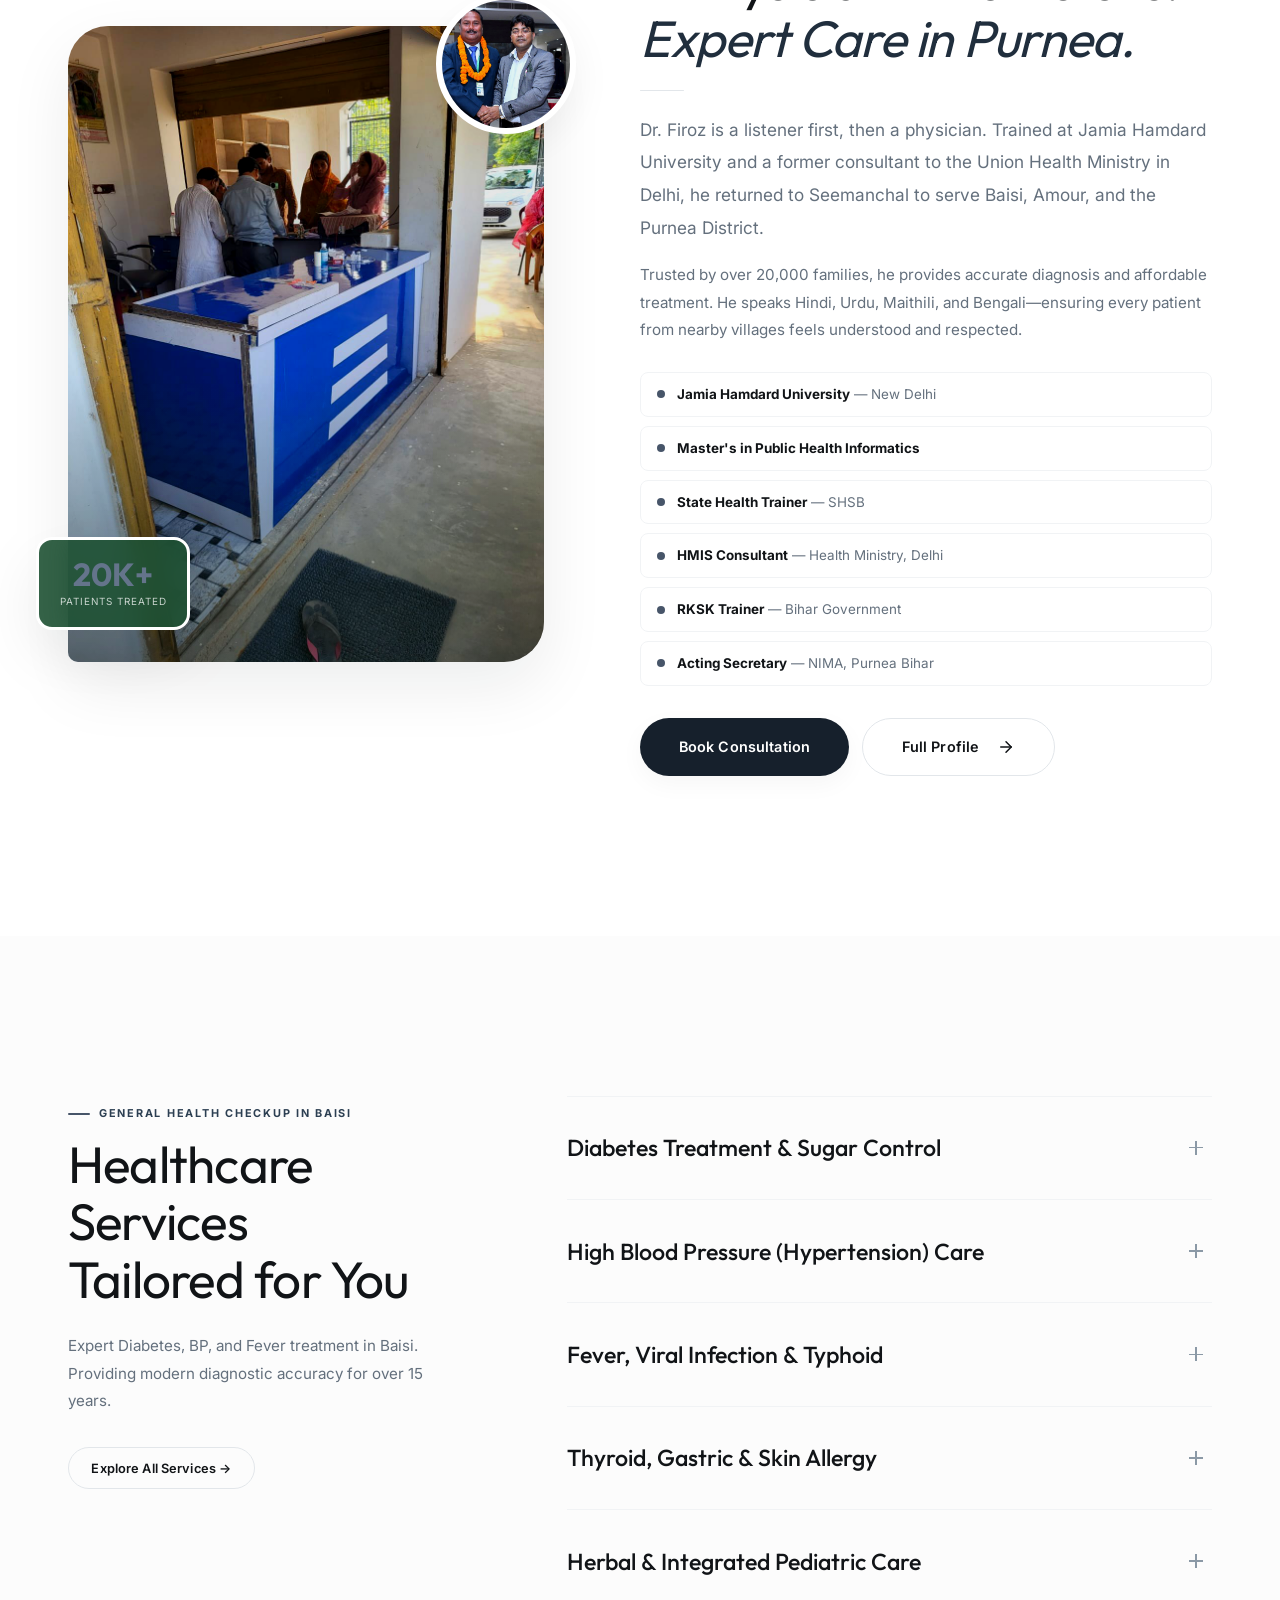
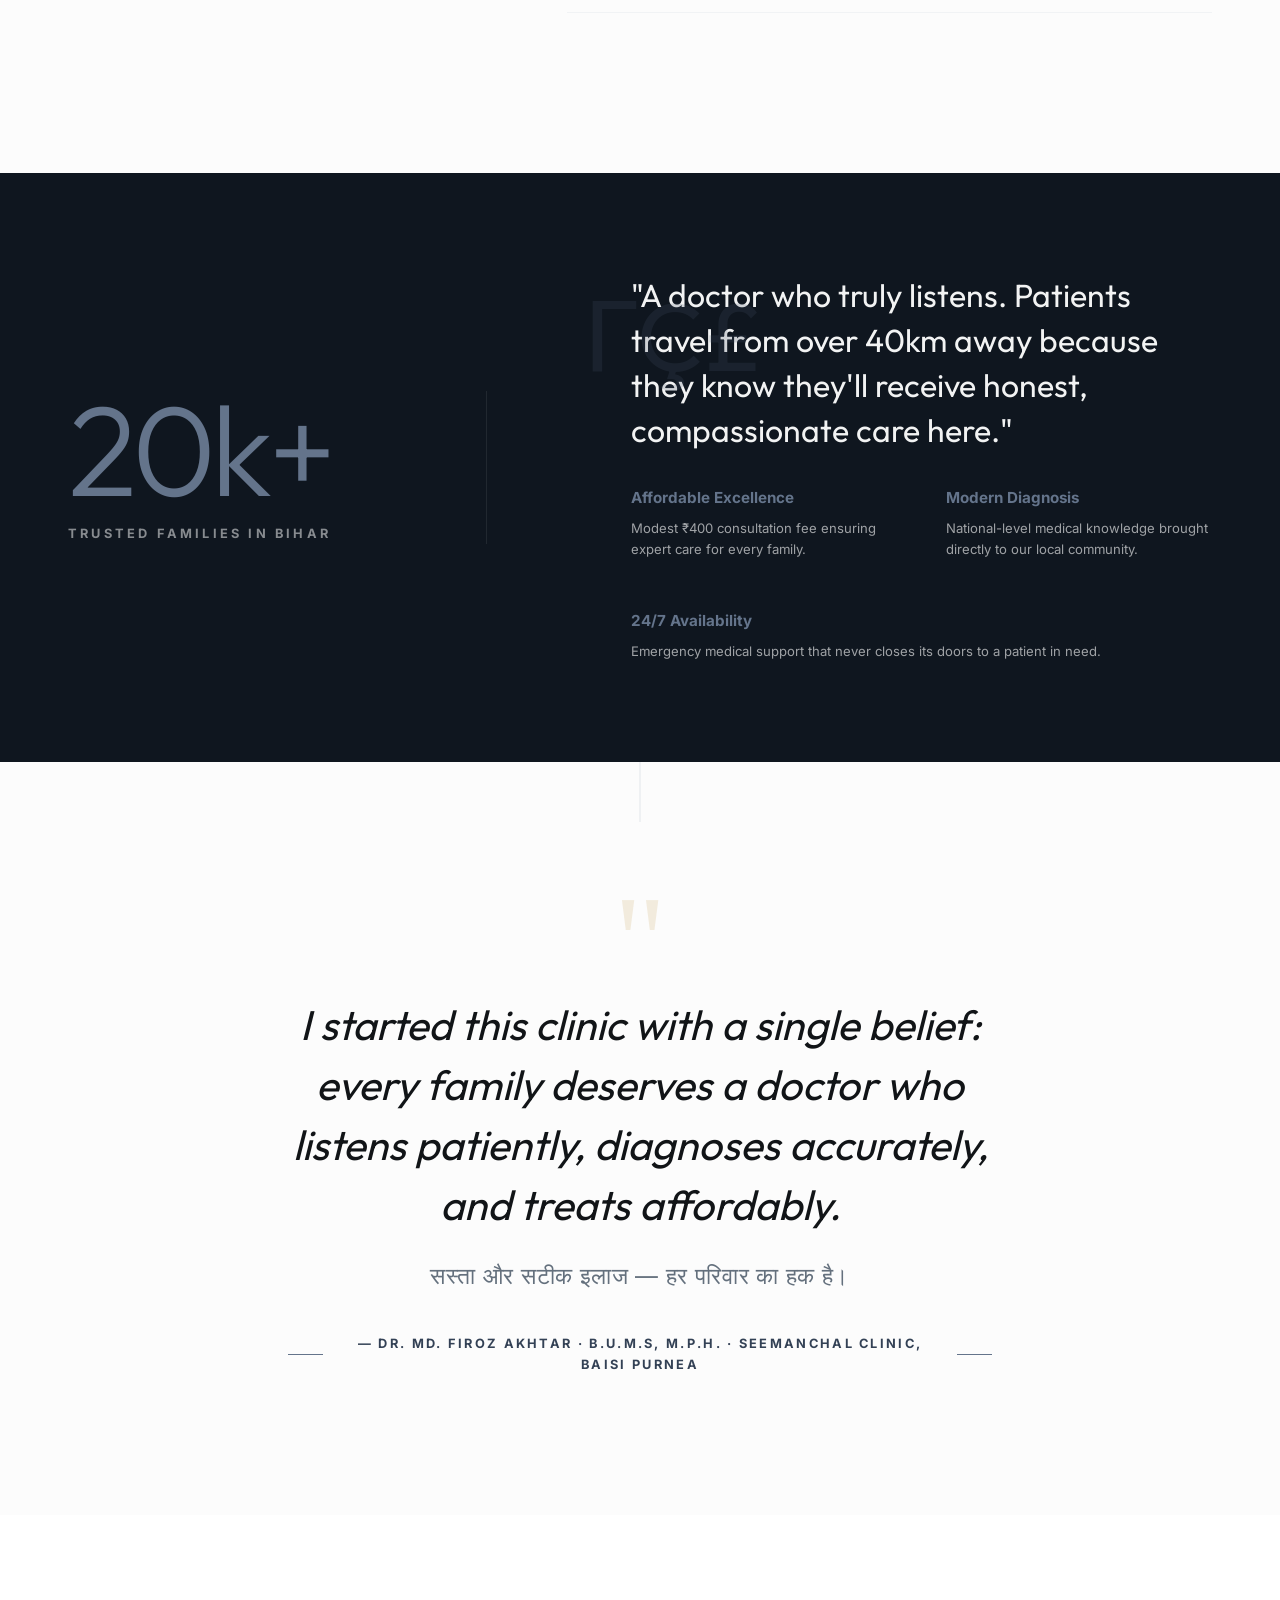
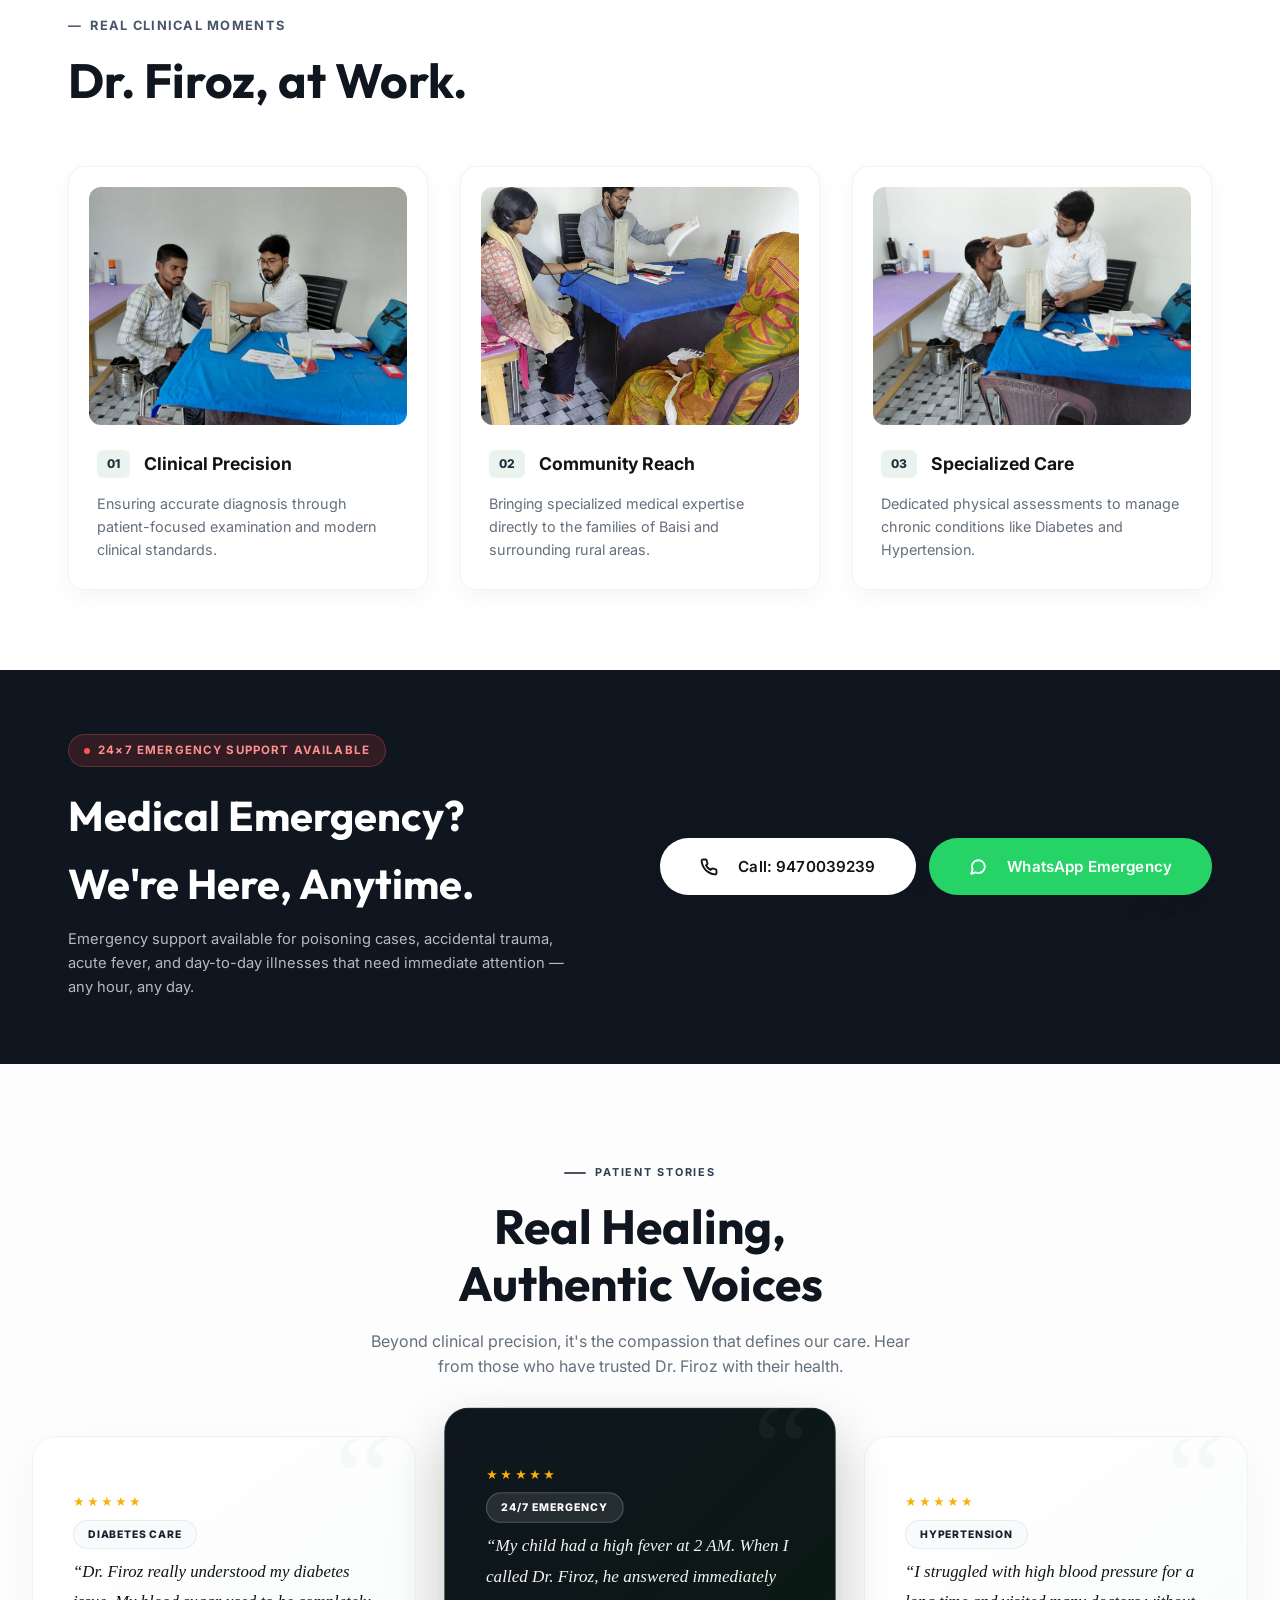
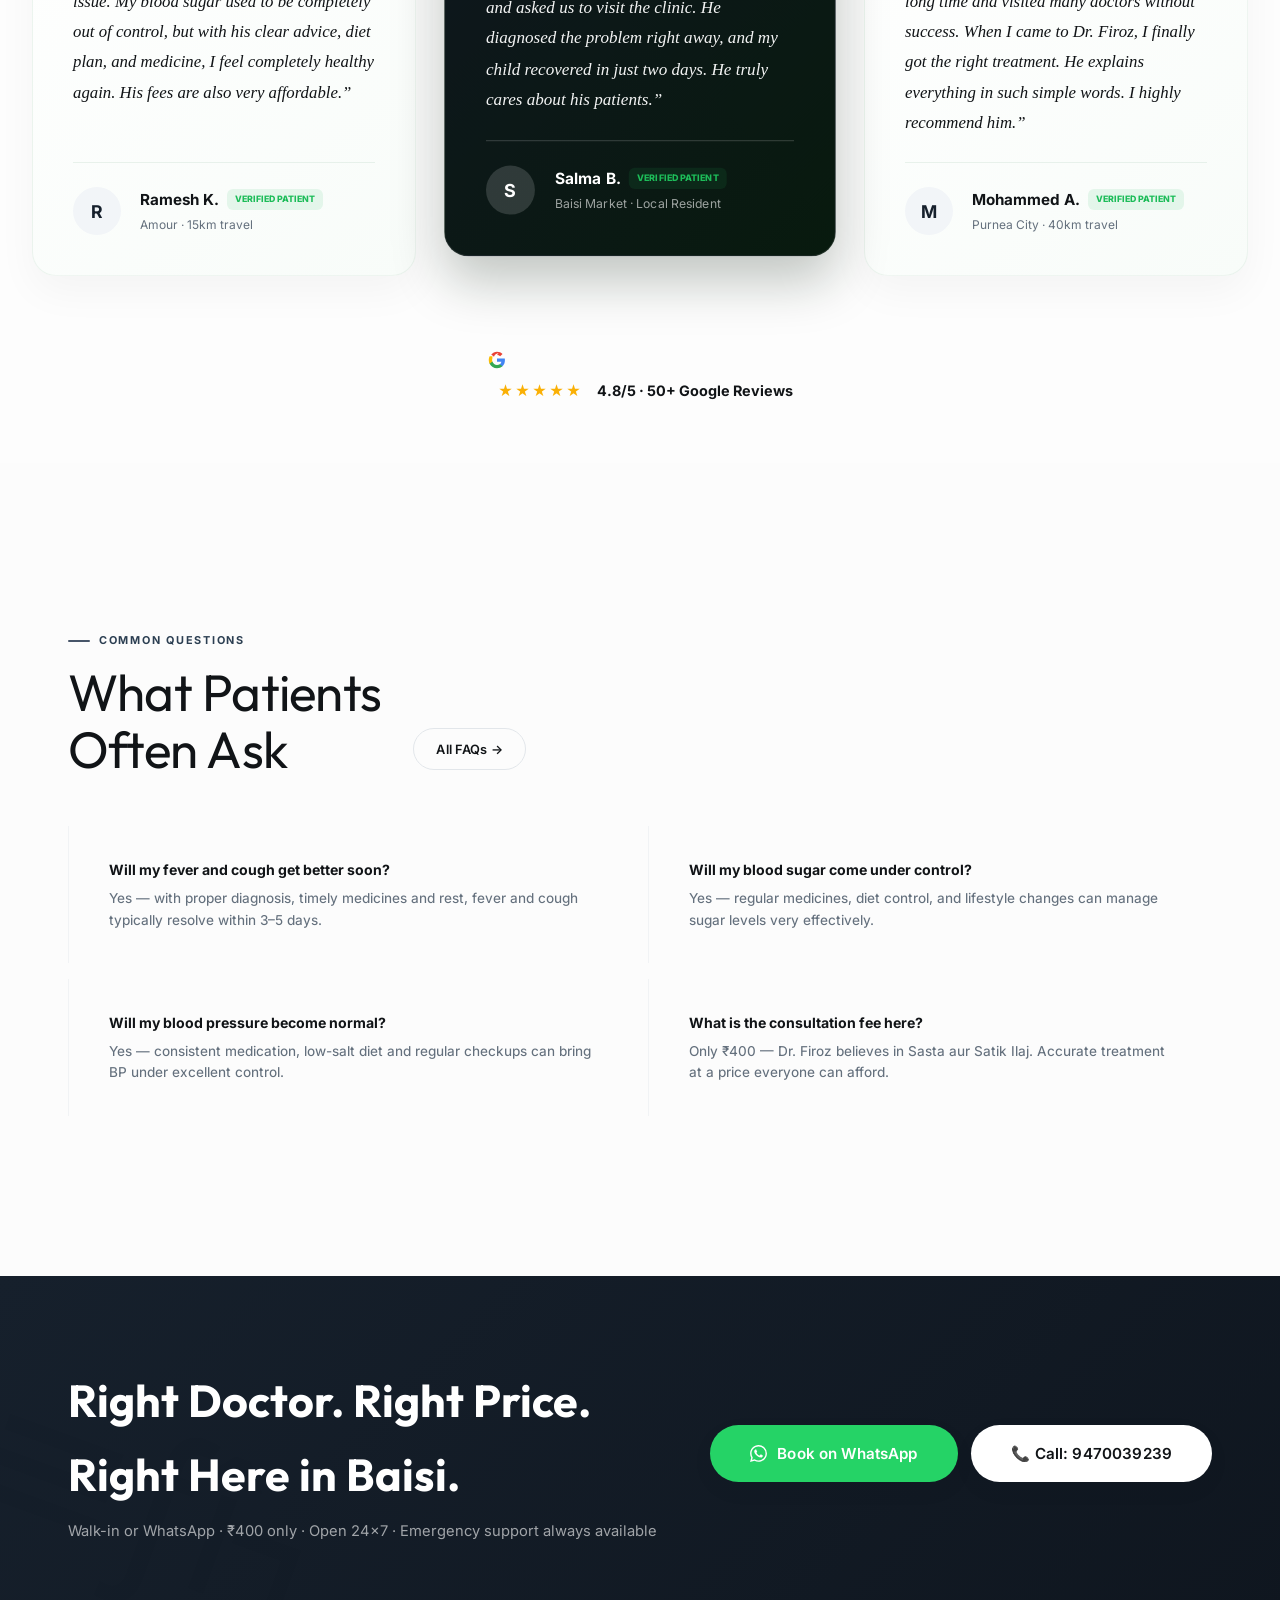
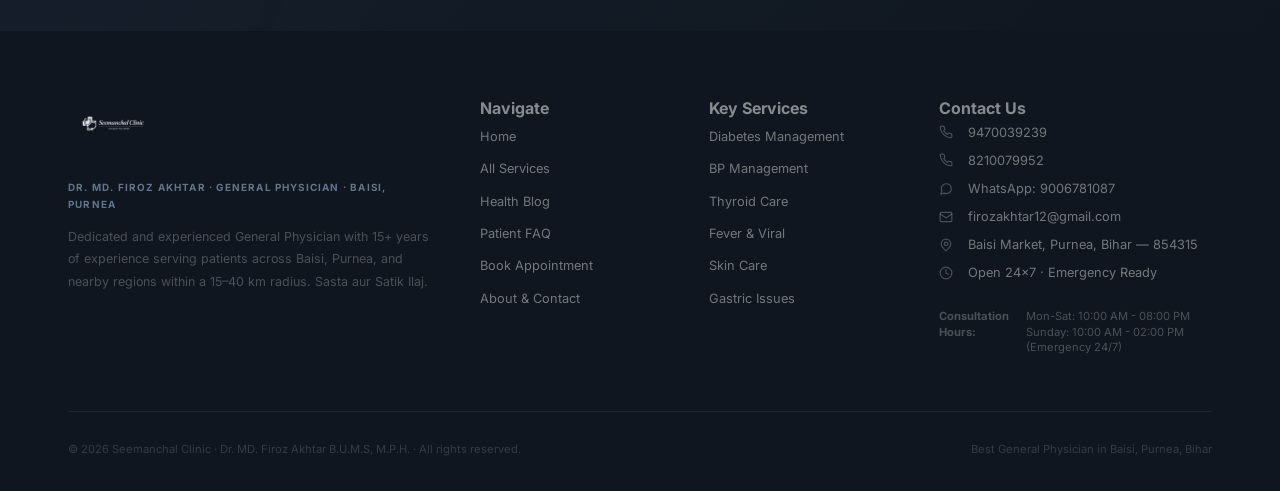
==== commit ec1e0738: "Update site: CSS, JS and HTML refinements" ====
--- a/index.html
+++ b/index.html
@@ -126,9 +126,8 @@
       ],
       "identifier": { "@type": "PropertyValue", "name": "Medical Registration Number", "value": "072/2007" },
       "sameAs": [
-        "https://www.facebook.com/",
-        "https://www.instagram.com/",
-        "https://www.youtube.com/"
+        "https://www.facebook.com/akhtarfiroz007?rdid=mf47zGOIvQWdPtVQ#",
+        "https://www.instagram.com/mdfirozakhtar14?utm_source=ig_web_button_share_sheet&igsh=ZDNlZDc0MzIxNw=="
       ]
     },
     {
@@ -264,16 +263,16 @@
 <div class="nav-inner">
   <div class="nav-logo" onclick="go('home')">
     <div class="nav-logo-img">
-      <img src="assets/images/logo.png" alt="Seemanchal Clinic Logo" style="height: 145px; width: auto;">
+      <img src="assets/images/logo.png" alt="Seemanchal Clinic Logo" style="height: 145px; width: auto;" loading="lazy">
     </div>
   </div>
   <ul class="nav-links">
-    <li><a onclick="go('home')" id="nl-home" class="active">Home</a></li>
-    <li><a onclick="go('services')" id="nl-services">Services</a></li>
-    <li><a onclick="go('blogs')" id="nl-blogs">Blog</a></li>
-    <li><a onclick="go('faq')" id="nl-faq">FAQ</a></li>
-    <li><a onclick="go('contact')" id="nl-contact">About</a></li>
-    <li><a onclick="go('appointment')" id="nl-appointment" class="nav-cta">Book Appointment</a></li>
+    <li><a href="#page-home" onclick="go('home')" id="nl-home" class="active">Home</a></li>
+    <li><a href="#page-services" onclick="go('services')" id="nl-services">Services</a></li>
+    <li><a href="#page-blogs" onclick="go('blogs')" id="nl-blogs">Blog</a></li>
+    <li><a href="#page-faq" onclick="go('faq')" id="nl-faq">FAQ</a></li>
+    <li><a href="#page-contact" onclick="go('contact')" id="nl-contact">About</a></li>
+    <li><a href="#page-appointment" onclick="go('appointment')" id="nl-appointment" class="nav-cta">Book Appointment</a></li>
   </ul>
   <div class="ham" onclick="toggleMob()"><span></span><span></span><span></span></div>
 </div>
@@ -283,35 +282,34 @@
 <div class="mob-nav" id="mobNav">
   <div class="mob-nav-header">
     <div class="mob-nav-logo" onclick="go('home');toggleMob()">
-      <img src="assets/images/logo.png" alt="Seemanchal Clinic" style="height:110px;width:auto;margin:-20px 0;filter:brightness(0) opacity(0.85);">
+      <img src="assets/images/logo.png" alt="Seemanchal Clinic" style="height:110px;width:auto;margin:-20px 0;filter:brightness(0) opacity(0.85);" loading="lazy">
     </div>
     <button class="mob-close" onclick="toggleMob()" aria-label="Close menu">
       <svg width="20" height="20" viewBox="0 0 24 24" fill="none" stroke="currentColor" stroke-width="2.5" stroke-linecap="round" stroke-linejoin="round"><line x1="18" y1="6" x2="6" y2="18"/><line x1="6" y1="6" x2="18" y2="18"/></svg>
     </button>
   </div>
   <nav class="mob-nav-links">
-    <a onclick="go('home');toggleMob()" class="mob-link active">
+    <a href="#page-home" onclick="go('home');toggleMob()" class="mob-link active">
       <svg width="20" height="20" viewBox="0 0 24 24" fill="none" stroke="currentColor" stroke-width="2" stroke-linecap="round" stroke-linejoin="round"><path d="M3 9l9-7 9 7v11a2 2 0 0 1-2 2H5a2 2 0 0 1-2-2z"/><polyline points="9 22 9 12 15 12 15 22"/></svg>
       Home
     </a>
-    <a onclick="go('services');toggleMob()" class="mob-link">
-      <svg width="20" height="20" viewBox="0 0 24 24" fill="none" stroke="currentColor" stroke-width="2" stroke-linecap="round" stroke-linejoin="round"><path d="M22 12h-4l-3 9L9 3l-3 9H2"/></svg>
-      Services
+    <a href="#page-home" onclick="go('home');toggleMob()" class="mob-link active">
+      <span class="m-num">01</span><span class="m-txt">Home</span>
     </a>
-    <a onclick="go('blogs');toggleMob()" class="mob-link">
-      <svg width="20" height="20" viewBox="0 0 24 24" fill="none" stroke="currentColor" stroke-width="2" stroke-linecap="round" stroke-linejoin="round"><path d="M2 3h6a4 4 0 0 1 4 4v14a3 3 0 0 0-3-3H2z"/><path d="M22 3h-6a4 4 0 0 0-4 4v14a3 3 0 0 1 3-3h7z"/></svg>
-      Health Blog
+    <a href="#page-services" onclick="go('services');toggleMob()" class="mob-link">
+      <span class="m-num">02</span><span class="m-txt">Services</span>
     </a>
-    <a onclick="go('faq');toggleMob()" class="mob-link">
-      <svg width="20" height="20" viewBox="0 0 24 24" fill="none" stroke="currentColor" stroke-width="2" stroke-linecap="round" stroke-linejoin="round"><circle cx="12" cy="12" r="10"/><path d="M9.09 9a3 3 0 0 1 5.83 1c0 2-3 3-3 3"/><line x1="12" y1="17" x2="12.01" y2="17"/></svg>
-      FAQ
+    <a href="#page-blogs" onclick="go('blogs');toggleMob()" class="mob-link">
+      <span class="m-num">03</span><span class="m-txt">Health Blog</span>
     </a>
-    <a onclick="go('contact');toggleMob()" class="mob-link">
-      <svg width="20" height="20" viewBox="0 0 24 24" fill="none" stroke="currentColor" stroke-width="2" stroke-linecap="round" stroke-linejoin="round"><path d="M20 21v-2a4 4 0 0 0-4-4H8a4 4 0 0 0-4 4v2"/><circle cx="12" cy="7" r="4"/></svg>
-      About &amp; Contact
+    <a href="#page-faq" onclick="go('faq');toggleMob()" class="mob-link">
+      <span class="m-num">04</span><span class="m-txt">Patient FAQ</span>
+    </a>
+    <a href="#page-contact" onclick="go('contact');toggleMob()" class="mob-link">
+      <span class="m-num">05</span><span class="m-txt">About Clinic</span>
     </a>
   </nav>
-  <a onclick="go('appointment');toggleMob()" class="mob-cta-btn">Book Appointment</a>
+  <a href="#page-appointment" onclick="go('appointment');toggleMob()" class="mob-cta-btn">Book Appointment</a>
   <div class="mob-nav-footer">
     <div class="mob-footer-label">CONTACT INFO</div>
     <a href="tel:+919470039239" class="mob-footer-item">
@@ -343,7 +341,7 @@
       <p class="hero-statement sr d2">Dr. MD. Firoz Akhtar is the trusted Physician in Purnea District, delivering expert healthcare to families within a 40km radius of Baisi for 15+ years.</p>
       
       <div class="hero-actions sr d3">
-        <a onclick="go('appointment')" class="btn btn-hero-primary btn-lg">Book Consultation</a>
+        <a href="#page-appointment" onclick="go('appointment')" class="btn btn-hero-primary btn-lg">Book Consultation</a>
         <a href="https://wa.me/919006781087" target="_blank" class="btn btn-hero-secondary btn-lg"><svg width="20" height="20" viewBox="0 0 24 24" fill="none" stroke="currentColor" stroke-width="2" stroke-linecap="round" stroke-linejoin="round" style="margin-right:10px;"><path d="M21 11.5a8.38 8.38 0 0 1-.9 3.8 8.5 8.5 0 0 1-7.6 4.7 8.38 8.38 0 0 1-3.8-.9L3 21l1.9-5.7a8.38 8.38 0 0 1-.9-3.8 8.5 8.5 0 0 1 4.7-7.6 8.38 8.38 0 0 1 3.8-.9h.5a8.48 8.48 0 0 1 8 8v.5z"/></svg> WhatsApp Appointment</a>
       </div>
       <div class="cta-subtext sr d3">
@@ -459,8 +457,8 @@
       <div class="cred-card sr d6"><div class="cred-card-dot"></div><div class="cred-card-txt"><strong>Acting Secretary</strong> — NIMA, Purnea Bihar</div></div>
     </div>
     <div style="display:flex;gap:.85rem;flex-wrap:wrap;margin-top:2rem;" class="sr d4">
-      <a onclick="go('appointment')" class="btn btn-green">Book Consultation</a>
-      <a onclick="go('contact')" class="btn btn-outline">Full Profile →</a>
+      <a href="#page-appointment" onclick="go('appointment')" class="btn btn-green">Book Consultation</a>
+      <a href="#page-contact" onclick="go('contact')" class="btn btn-outline">Full Profile <svg width="18" height="18" viewBox="0 0 24 24" fill="none" stroke="currentColor" stroke-width="2" stroke-linecap="round" stroke-linejoin="round" style="margin-left:8px;"><path d="M5 12h14"/><path d="m12 5 7 7-7 7"/></svg></a>
     </div>
   </div>
 </div>
@@ -475,7 +473,7 @@
     <div class="label sr">General Health Checkup in Baisi</div>
     <h2 class="h2 sr d1" id="svc-h2">Healthcare Services<br>Tailored for You</h2>
     <p class="body sr d2">Expert Diabetes, BP, and Fever treatment in Baisi. Providing modern diagnostic accuracy for over 15 years.</p>
-    <a onclick="go('services')" class="btn btn-outline btn-sm sr d3">Explore All Services →</a>
+    <a href="#page-services" onclick="go('services')" class="btn btn-outline btn-sm sr d3">Explore All Services →</a>
   </div>
   
   <div class="svc-right">
@@ -700,38 +698,46 @@
 
 <!-- TESTIMONIALS (CINEMATIC SPOTLIGHT) -->
 <section class="testi-aura-sec" id="testimonials">
-  <div class="wrap">
+  <div class="testi-aura-wrap">
+    
+    <div class="testi-aura-header sr" style="margin-bottom:3.5rem; display:flex; flex-direction:column; align-items:center; text-align:center;">
+      <div class="label" style="margin-bottom:1rem;">Patient Stories</div>
+      <h2 class="section-title" style="font-family:var(--ff-d);font-size:clamp(2rem,4vw,3rem);color:var(--green-900);margin-bottom:1rem;line-height:1.2;">Real Healing,<br>Authentic Voices</h2>
+      <p style="color:var(--muted);max-width:550px;margin:0 auto;font-size:1rem;line-height:1.6;">Beyond clinical precision, it's the compassion that defines our care. Hear from those who have trusted Dr. Firoz with their health.</p>
+    </div>
     
     <div class="testi-aura-shelf" id="testi-shelf">
       <div class="testi-aura-track">
         
         <!-- CARD 1 -->
         <div class="testi-aura-card">
-          <div class="testi-initial">A</div>
+          <span class="quote-icon">“</span>
           <div class="testi-aura-content">
             <div class="testi-aura-stars">★★★★★</div>
-            <p class="testi-aura-text">“I saw Dr. Firoz for high blood pressure and felt very weak. His treatment worked quickly and now I feel much more energetic and healthy.”</p>
+            <div class="testi-aura-tag">DIABETES CARE</div>
+            <p class="testi-aura-text">“Dr. Firoz really understood my diabetes issue. My blood sugar used to be completely out of control, but with his clear advice, diet plan, and medicine, I feel completely healthy again. His fees are also very affordable.”</p>
             <div class="testi-aura-user">
-              <div class="testi-aura-avatar">AR</div>
+              <div class="testi-aura-avatar">R</div>
               <div class="testi-aura-info">
-                <div class="testi-aura-name">Asad Raza</div>
-                <div class="testi-aura-loc">Baisi, Purnea</div>
+                <div class="testi-aura-name">Ramesh K. <span class="v-badge">VERIFIED PATIENT</span></div>
+                <div class="testi-aura-loc">Amour · 15km travel</div>
               </div>
             </div>
           </div>
         </div>
 
-        <!-- CARD 2 -->
-        <div class="testi-aura-card">
-          <div class="testi-initial">T</div>
+        <!-- CARD 2 (FEATURED) -->
+        <div class="testi-aura-card featured">
+          <span class="quote-icon">“</span>
           <div class="testi-aura-content">
             <div class="testi-aura-stars">★★★★★</div>
-            <p class="testi-aura-text">“Dr. Firoz is a great doctor. He explained my illness simply and helped me recover from a bad fever very fast. He really listens.”</p>
+            <div class="testi-aura-tag emergency">24/7 EMERGENCY</div>
+            <p class="testi-aura-text">“My child had a high fever at 2 AM. When I called Dr. Firoz, he answered immediately and asked us to visit the clinic. He diagnosed the problem right away, and my child recovered in just two days. He truly cares about his patients.”</p>
             <div class="testi-aura-user">
-              <div class="testi-aura-avatar">TA</div>
+              <div class="testi-aura-avatar">S</div>
               <div class="testi-aura-info">
-                <div class="testi-aura-name">Md. Tausif Alam</div>
-                <div class="testi-aura-loc">Bada Idgah, Purnea</div>
+                <div class="testi-aura-name">Salma B. <span class="v-badge">VERIFIED PATIENT</span></div>
+                <div class="testi-aura-loc">Baisi Market · Local Resident</div>
               </div>
             </div>
           </div>
@@ -739,31 +745,16 @@
 
         <!-- CARD 3 -->
         <div class="testi-aura-card">
-          <div class="testi-initial">P</div>
+          <span class="quote-icon">“</span>
           <div class="testi-aura-content">
             <div class="testi-aura-stars">★★★★★</div>
-            <p class="testi-aura-text">“I had Typhoid and a bad cough. Dr. Firoz is very experienced and gave me the right medicine. I am now recovering well thanks to him.”</p>
-            <div class="testi-aura-user">
-              <div class="testi-aura-avatar">PA</div>
-              <div class="testi-aura-info">
-                <div class="testi-aura-name">Md. Parwez Alam</div>
-                <div class="testi-aura-loc">Sihpur, Katihar</div>
-              </div>
-            </div>
-          </div>
-        </div>
-
-        <!-- CARD 4 -->
-        <div class="testi-aura-card">
-          <div class="testi-initial">M</div>
-          <div class="testi-aura-content">
-            <div class="testi-aura-stars">★★★★★</div>
-            <p class="testi-aura-text">“I had high blood pressure and felt very weak. Dr. Firoz treated me with great care and patience. I feel much better and stable now.”</p>
+            <div class="testi-aura-tag">HYPERTENSION</div>
+            <p class="testi-aura-text">“I struggled with high blood pressure for a long time and visited many doctors without success. When I came to Dr. Firoz, I finally got the right treatment. He explains everything in such simple words. I highly recommend him.”</p>
             <div class="testi-aura-user">
               <div class="testi-aura-avatar">M</div>
               <div class="testi-aura-info">
-                <div class="testi-aura-name">Mushtaqim</div>
-                <div class="testi-aura-loc">Bareilly, Baisi</div>
+                <div class="testi-aura-name">Mohammed A. <span class="v-badge">VERIFIED PATIENT</span></div>
+                <div class="testi-aura-loc">Purnea City · 40km travel</div>
               </div>
             </div>
           </div>
@@ -783,11 +774,11 @@
     </div>
 
     <!-- Footer Stats -->
-    <div class="testi-aura-footer sr d5" style="margin-top: 4rem; display: flex; justify-content: center;">
+    <div class="testi-aura-footer sr d5" style="margin-top: 3rem; display: flex; justify-content: center;">
       <div class="testi-aura-google">
-        <div class="g-logo"><svg viewBox="0 0 24 24" width="18" height="18"><path fill="#4285F4" d="M22.56 12.25c0-.78-.07-1.53-.2-2.25H12v4.26h5.92c-.26 1.37-1.04 2.53-2.21 3.31v2.77h3.57c2.08-1.92 3.28-4.74 3.28-8.09z"/><path fill="#34A853" d="M12 23c2.97 0 5.46-.98 7.28-2.66l-3.57-2.77c-.98.66-2.23 1.06-3.71 1.06-2.86 0-5.29-1.93-6.16-4.53H2.18v2.84C3.99 20.53 7.7 23 12 23z"/><path fill="#FBBC05" d="M5.84 14.1c-.22-.66-.35-1.36-.35-2.1s.13-1.44.35-2.1V7.06H2.18C1.43 8.55 1 10.22 1 12s.43 3.45 1.18 4.94l3.66-2.84z"/><path fill="#EA4335" d="M12 5.38c1.62 0 3.06.56 4.21 1.64l3.15-3.15C17.45 2.09 14.97 1 12 1 7.7 1 3.47 2.18 7.06l3.66 2.84c.87-2.6 3.3-4.52 6.16-4.52z"/></svg></div>
+        <div class="g-logo"><svg viewBox="0 0 24 24" width="18" height="18"><path fill="#4285F4" d="M22.56 12.25c0-.78-.07-1.53-.2-2.25H12v4.26h5.92c-.26 1.37-1.04 2.53-2.21 3.31v2.77h3.57c2.08-1.92 3.28-4.74 3.28-8.09z"/><path fill="#34A853" d="M12 23c2.97 0 5.46-.98 7.28-2.66l-3.57-2.77c-.98.66-2.23 1.06-3.71 1.06-2.86 0-5.29-1.93-6.16-4.53H2.18v2.84C3.99 20.53 7.7 23 12 23z"/><path fill="#FBBC05" d="M5.84 14.1c-.22-.66-.35-1.36-.35-2.1s.13-1.44.35-2.1V7.06H2.18C1.43 8.55 1 10.22 1 12s.43 3.45 1.18 4.94l3.66-2.84z"/><path fill="#EA4335" d="M12 5.38c1.62 0 3.06.56 4.21 1.64l3.15-3.15C17.45 2.09 14.97 1 12 1c-3.06 0-5.79 1.45-7.67 3.73l3.66 2.84c.87-2.6 3.3-4.52 6.16-4.52z"/></svg></div>
         <span class="g-stars" style="color:#FAB005; margin: 0 10px;">★★★★★</span>
-        <span class="g-text" style="font-size: 0.9rem; font-weight: 700; color: var(--ink);">4.9/5 · 300+ Google Reviews</span>
+        <span class="g-text" style="font-size: 0.9rem; font-weight: 700; color: var(--ink);">4.8/5 · 50+ Google Reviews</span>
       </div>
     </div>
   </div>
@@ -802,7 +793,7 @@
     <h2 class="h2 sr d1" id="faq-prev-h2">What Patients<br>Often Ask</h2>
   </div>
   <div style="margin-bottom:0.5rem;">
-    <a onclick="go('faq')" class="btn btn-outline btn-sm sr">All FAQs →</a>
+    <a href="#page-faq" onclick="go('faq')" class="btn btn-outline btn-sm sr">All FAQs →</a>
   </div>
 </div>
 <div class="faq-prev-grid">
@@ -829,8 +820,8 @@
     </a>
     <a href="tel:+919470039239" class="btn btn-white btn-lg">📞 Call: 9470039239</a>
   </div>
-</div>
-</div>
+    </div>
+  </div>
 </div>
 
 </div></div><!-- /home -->
@@ -842,16 +833,16 @@
   <!-- LEFT: STICKY VISUALS -->
   <div class="svc-visuals">
     <div class="svc-visual-img active auth" id="vi-1">
-      <img src="assets/images/firoz.jpeg" alt="Dr. MD. Firoz Akhtar - Expert Physician">
+      <img src="assets/images/firoz.jpeg" alt="Dr. MD. Firoz Akhtar - Expert Physician" loading="lazy">
     </div>
     <div class="svc-visual-img auth" id="vi-2">
-      <img src="assets/images/patients.jpeg" alt="Patient Consultation and Real Care">
+      <img src="assets/images/patients.jpeg" alt="Patient Consultation and Real Care" loading="lazy">
     </div>
     <div class="svc-visual-img auth" id="vi-3">
-      <img src="assets/images/event.jpeg" alt="Prestige and Excellence in Healthcare">
+      <img src="assets/images/event.jpeg" alt="Prestige and Excellence in Healthcare" loading="lazy">
     </div>
     <div class="svc-visual-img auth" id="vi-4">
-      <img src="assets/images/speaking.jpeg" alt="Dr. Firoz addressing medical seminars">
+      <img src="assets/images/speaking.jpeg" alt="Dr. Firoz addressing medical seminars" loading="lazy">
     </div>
     <div class="svc-visual-overlay"></div>
   </div>
@@ -961,7 +952,7 @@
 <section class="svc-divider">
   <div class="svc-divider-line"></div>
   <div class="svc-divider-content">
-    <div class="svc-divider-avatar sr"><img src="assets/images/firoz.jpeg" alt="Dr. Firoz Akhtar"></div>
+    <div class="svc-divider-avatar sr"><img src="assets/images/firoz.jpeg" alt="Dr. Firoz Akhtar" loading="lazy"></div>
     <h3 class="sr d1">Experience World-Class Healthcare</h3>
     <a href="https://wa.me/919470039239" class="svc-divider-link sr d2">Book Your Consultation →</a>
   </div>
@@ -990,77 +981,77 @@
       <div class="blog-meta"><span>May 10, 2026</span><div class="blog-meta-sep"></div><span>5 min read</span></div>
       <h2 itemprop="headline" onclick="openArticle('diabetes-baisi')" style="cursor:pointer; transition:color 0.2s;" onmouseover="this.style.color='var(--green-700)'" onmouseout="this.style.color='var(--ink)'">How a Diabetes Doctor in Baisi Can Help You Manage Sugar Levels</h2>
       <p class="blog-exc" itemprop="description">Managing high blood sugar requires more than just medicine. Dr. Firoz Akhtar explains the role of diet and consistent care in Purnea.</p>
-      <div class="blog-read-btn" onclick="openArticle('diabetes-baisi')">Read Article →</div>
+      <a href="#article-diabetes-baisi" class="blog-read-btn" onclick="openArticle('diabetes-baisi')">Read Article →</a>
     </div>
   </article>
 
   <!-- BLOG 2: BP -->
   <article class="blog-card sr d2" itemscope itemtype="https://schema.org/BlogPosting">
     <div class="blog-img" onclick="openArticle('bp-purnea')" style="cursor:pointer;">
-      <img src="https://images.unsplash.com/photo-1505576399279-565b52d4ac71?auto=format&fit=crop&w=800&q=80" alt="BP Treatment in Purnea">
+      <img src="https://images.unsplash.com/photo-1505576399279-565b52d4ac71?auto=format&fit=crop&w=800&q=80" alt="BP Treatment in Purnea" loading="lazy">
       <div class="blog-chip" style="background:var(--white); color:#a83232;">BP Treatment</div>
     </div>
     <div class="blog-body">
       <div class="blog-meta"><span>May 08, 2026</span><div class="blog-meta-sep"></div><span>4 min read</span></div>
       <h2 itemprop="headline" onclick="openArticle('bp-purnea')" style="cursor:pointer; transition:color 0.2s;" onmouseover="this.style.color='var(--green-700)'" onmouseout="this.style.color='var(--ink)'">Effective BP Treatment in Baisi: A Complete Guide for Families</h2>
       <p class="blog-exc" itemprop="description">High Blood Pressure is a silent threat in Purnea, Bihar. Learn how Dr. Firoz Akhtar provides accurate BP treatment and lifestyle counselling.</p>
-      <div class="blog-read-btn" onclick="openArticle('bp-purnea')">Read Article →</div>
+      <a href="#article-bp-purnea" class="blog-read-btn" onclick="openArticle('bp-purnea')">Read Article →</a>
     </div>
   </article>
 
   <!-- BLOG 3: LIFESTYLE -->
   <article class="blog-card sr d3" itemscope itemtype="https://schema.org/BlogPosting">
     <div class="blog-img" onclick="openArticle('lifestyle-diseases')" style="cursor:pointer;">
-      <img src="https://images.unsplash.com/photo-1544367567-0f2fcb009e0b?auto=format&fit=crop&w=800&q=80" alt="Healthy Lifestyle Tips">
+      <img src="https://images.unsplash.com/photo-1544367567-0f2fcb009e0b?auto=format&fit=crop&w=800&q=80" alt="Healthy Lifestyle Tips" loading="lazy">
       <div class="blog-chip" style="background:var(--white); color:#4a5d23;">Lifestyle</div>
     </div>
     <div class="blog-body">
       <div class="blog-meta"><span>May 06, 2026</span><div class="blog-meta-sep"></div><span>5 min read</span></div>
       <h2 itemprop="headline" onclick="openArticle('lifestyle-diseases')" style="cursor:pointer; transition:color 0.2s;" onmouseover="this.style.color='var(--green-700)'" onmouseout="this.style.color='var(--ink)'">Key Points to Avoid Lifestyle Diseases — Practical Tips for Everyone</h2>
       <p class="blog-exc" itemprop="description">Diabetes, BP, obesity — these are no longer diseases only of the rich. They are spreading rapidly in rural Bihar too. Here's what you can do starting today.</p>
-      <div class="blog-read-btn" onclick="openArticle('lifestyle-diseases')">Read Article →</div>
+      <a href="#article-lifestyle-diseases" class="blog-read-btn" onclick="openArticle('lifestyle-diseases')">Read Article →</a>
     </div>
   </article>
 
   <!-- BLOG 4: THYROID -->
   <article class="blog-card sr d1" itemscope itemtype="https://schema.org/BlogPosting">
     <div class="blog-img" onclick="openArticle('thyroid-purnea')" style="cursor:pointer;">
-      <img src="https://images.unsplash.com/photo-1581056771107-24ca5f033842?auto=format&fit=crop&w=800&q=80" alt="Thyroid Treatment in Purnea">
+      <img src="https://images.unsplash.com/photo-1581056771107-24ca5f033842?auto=format&fit=crop&w=800&q=80" alt="Thyroid Treatment in Purnea" loading="lazy">
       <div class="blog-chip" style="background:var(--white); color:#6a4a9c;">Thyroid Care</div>
     </div>
     <div class="blog-body">
       <div class="blog-meta"><span>May 05, 2026</span><div class="blog-meta-sep"></div><span>6 min read</span></div>
       <h2 itemprop="headline" onclick="openArticle('thyroid-purnea')" style="cursor:pointer; transition:color 0.2s;" onmouseover="this.style.color='var(--green-700)'" onmouseout="this.style.color='var(--ink)'">Advanced Thyroid Treatment in Purnea — Understanding Symptoms</h2>
       <p class="blog-exc" itemprop="description">Fatigue and weight changes could be thyroid issues. Dr. Firoz offers specialized Thyroid treatment in Purnea for all ages.</p>
-      <div class="blog-read-btn" onclick="openArticle('thyroid-purnea')">Read Article →</div>
+      <a href="#article-thyroid-purnea" class="blog-read-btn" onclick="openArticle('thyroid-purnea')">Read Article →</a>
     </div>
   </article>
 
   <!-- BLOG 5: GUT HEALTH -->
   <article class="blog-card sr d2" itemscope itemtype="https://schema.org/BlogPosting">
     <div class="blog-img" onclick="openArticle('gut-health')" style="cursor:pointer;">
-      <img src="https://images.unsplash.com/photo-1512621776951-a57141f2eefd?auto=format&fit=crop&w=800&q=80" alt="Gut Health and Digestion">
+      <img src="https://images.unsplash.com/photo-1512621776951-a57141f2eefd?auto=format&fit=crop&w=800&q=80" alt="Gut Health and Digestion" loading="lazy">
       <div class="blog-chip" style="background:var(--white); color:#388e3c;">Gut Health</div>
     </div>
     <div class="blog-body">
       <div class="blog-meta"><span>May 03, 2026</span><div class="blog-meta-sep"></div><span>4 min read</span></div>
       <h2 itemprop="headline" onclick="openArticle('gut-health')" style="cursor:pointer; transition:color 0.2s;" onmouseover="this.style.color='var(--green-700)'" onmouseout="this.style.color='var(--ink)'">How to Maintain Gut Health — Simple Steps for Better Digestion</h2>
       <p class="blog-exc" itemprop="description">Poor gut health affects energy, immunity and mood. Dr. Firoz shares practical, affordable steps to improve digestion and maintain a healthy stomach naturally.</p>
-      <div class="blog-read-btn" onclick="openArticle('gut-health')">Read Article →</div>
+      <a href="#article-gut-health" class="blog-read-btn" onclick="openArticle('gut-health')">Read Article →</a>
     </div>
   </article>
 
   <!-- BLOG 6: HERBAL MEDICINE -->
   <article class="blog-card sr d3" itemscope itemtype="https://schema.org/BlogPosting">
     <div class="blog-img" onclick="openArticle('herbal-medicine')" style="cursor:pointer;">
-      <img src="https://images.unsplash.com/photo-1471864190281-a93a3070b6de?auto=format&fit=crop&w=800&q=80" alt="Herbal Medicine">
+      <img src="https://images.unsplash.com/photo-1471864190281-a93a3070b6de?auto=format&fit=crop&w=800&q=80" alt="Herbal Medicine" loading="lazy">
       <div class="blog-chip" style="background:var(--white); color:#8d6e63;">Herbal Medicine</div>
     </div>
     <div class="blog-body">
       <div class="blog-meta"><span>May 01, 2026</span><div class="blog-meta-sep"></div><span>5 min read</span></div>
       <h2 itemprop="headline" onclick="openArticle('herbal-medicine')" style="cursor:pointer; transition:color 0.2s;" onmouseover="this.style.color='var(--green-700)'" onmouseout="this.style.color='var(--ink)'">Herbal Remedies That Actually Work — And When to See a Doctor</h2>
       <p class="blog-exc" itemprop="description">As a B.U.M.S practitioner, Dr. Firoz explains which herbal remedies are backed by evidence and when you must consult a doctor instead for serious conditions.</p>
-      <div class="blog-read-btn" onclick="openArticle('herbal-medicine')">Read Article →</div>
+      <a href="#article-herbal-medicine" class="blog-read-btn" onclick="openArticle('herbal-medicine')">Read Article →</a>
     </div>
   </article>
 </div></div></section>
@@ -1070,7 +1061,7 @@
 <div class="page" id="page-article" style="background:#f9fcfb; min-height:100vh; padding: 120px 0 60px;">
   <div class="wrap" style="max-width: 900px;">
     <!-- Prominent Back Button -->
-    <a onclick="go('blogs')" class="btn btn-outline" style="margin-bottom: 2rem; display: inline-flex; align-items: center; gap: 8px;">
+    <a href="#page-blogs" onclick="go('blogs')" class="btn btn-outline" style="margin-bottom: 2rem; display: inline-flex; align-items: center; gap: 8px;">
       <svg width="18" height="18" viewBox="0 0 24 24" fill="none" stroke="currentColor" stroke-width="2" stroke-linecap="round" stroke-linejoin="round"><path d="M19 12H5M12 19l-7-7 7-7"/></svg>
       Back to Health Blog
     </a>
@@ -1097,61 +1088,6 @@
       <!-- Content -->
       <div class="art-content" id="art-detail-content"></div>
 
-<!-- FACILITY SECTION -->
-<section class="facility-section sec" id="facility">
-  <div class="wrap">
-    <h2 class="section-title" style="font-family:var(--ff-d);font-size:clamp(2rem,5vw,3rem);color:var(--green-900);text-align:center;margin-bottom:2rem;">Our Premium Clinic Facilities</h2>
-    <div class="facility-grid" style="display:grid;grid-template-columns:repeat(auto-fit,minmax(260px,1fr));gap:2rem;">
-      <div class="facility-card" style="background:#fff;border:1px solid var(--border-lt);border-radius:var(--r16);overflow:hidden;box-shadow:var(--sh-md);">
-        <img src="https://images.unsplash.com/photo-1516549655169-df83a0774514?auto=format&fit=crop&w=800&q=80" alt="Advanced Diagnostic Station" style="width:100%;height:180px;object-fit:cover;">
-        <div class="p-4">
-          <h3 style="font-family:var(--ff-d);font-size:1.25rem;color:var(--green-800);margin-bottom:0.5rem;">Advanced Diagnostic Station</h3>
-          <p style="color:var(--muted);font-size:.9rem;">State‑of‑the‑art labs and imaging for precise diagnosis.</p>
-        </div>
-      </div>
-      <div class="facility-card" style="background:#fff;border:1px solid var(--border-lt);border-radius:var(--r16);overflow:hidden;box-shadow:var(--sh-md);">
-        <img src="https://images.unsplash.com/photo-1519494026892-80bbd2d6fd0d?auto=format&fit=crop&w=800&q=80" alt="Sterile Patient Lounge" style="width:100%;height:180px;object-fit:cover;">
-        <div class="p-4">
-          <h3 style="font-family:var(--ff-d);font-size:1.25rem;color:var(--green-800);margin-bottom:0.5rem;">Sterile Patient Lounge</h3>
-          <p style="color:var(--muted);font-size:.9rem;">Comfortable, hygienic waiting area with privacy screens.</p>
-        </div>
-      </div>
-      <div class="facility-card" style="background:#fff;border:1px solid var(--border-lt);border-radius:var(--r16);overflow:hidden;box-shadow:var(--sh-md);">
-        <img src="https://images.unsplash.com/photo-1579684385127-1ef15d508118?auto=format&fit=crop&w=800&q=80" alt="Private Consultation Suite" style="width:100%;height:180px;object-fit:cover;">
-        <div class="p-4">
-          <h3 style="font-family:var(--ff-d);font-size:1.25rem;color:var(--green-800);margin-bottom:0.5rem;">Private Consultation Suite</h3>
-          <p style="color:var(--muted);font-size:.9rem;">Quiet, fully equipped rooms for confidential examinations.</p>
-        </div>
-      </div>
-    </div>
-  </div>
-</section>
-
-<!-- REVIEW MARQUEE -->
-<div class="review-marquee" style="background:var(--green-50);padding:1rem 0;margin-top:2rem;overflow:hidden;">
-  <div class="marquee-content" style="display:flex;gap:2rem;animation:marquee 30s linear infinite;">
-    <span>“Dr. Firoz’s precise diagnosis saved my life – truly professional.” – Rajesh, Baisi</span>
-    <span>“Clean, modern clinic and compassionate care.” – Sunita, Purnea</span>
-    <span>“Advanced treatment plan for my diabetes, felt premium.” – Amit, Kishanganj</span>
-    <span>“The facility feels like a top‑tier hospital, not a small practice.” – Priya, Katihar</span>
-    <span>“Every visit is comfortable and hygienic – thank you!” – Manish, Araria</span>
-  </div>
-</div>
-
-<!-- CTA FOOTER (updated copy) -->
-<div style="margin-top:4rem; padding:clamp(1.5rem, 5vw, 3rem); background:var(--green-50); border:1px solid var(--border-lt); border-radius:var(--r16); text-align:center;">
-  <div style="font-size:2.5rem; margin-bottom:1rem;">🩺</div>
-  <h4 style="font-family:var(--ff-d); font-size:1.6rem; color:var(--green-900); margin-bottom:0.5rem; line-height:1.2;">Need Expert Medical Advice?</h4>
-  <p style="color:var(--muted); margin-bottom:2rem; font-size:1.05rem;">Consult Dr. MD. Firoz Akhtar directly for precision, evidence‑based health guidance.</p>
-  <div style="display:flex; gap:1rem; justify-content:center; flex-wrap:wrap;">
-    <a href="https://wa.me/919006781087" target="_blank" class="btn btn-wa" style="display:inline-flex; align-items:center; justify-content:center; gap:8px;">
-      <svg width="20" height="20" viewBox="0 0 24 24" fill="currentColor"><path d="M12.031 6.172c-3.181 0-5.767 2.586-5.768 5.766-.001 1.298.38 2.27 1.019 3.287l-.582 2.128 2.182-.573c.978.58 1.911.928 3.145.929 3.178 0 5.767-2.587 5.768-5.766.001-3.187-2.575-5.77-5.764-5.771zm3.392 8.244c-.144.405-.837.774-1.17.824-.299.045-.677.063-1.092-.069-.252-.08-.575-.187-.988-.365-1.739-.751-2.874-2.502-2.961-2.617-.087-.116-.708-.94-.708-1.793s.448-1.273.607-1.446c.159-.173.346-.217.462-.217l.332.006c.106.005.249-.04.39.298.144.347.491 1.2.534 1.287.043.087.072.188.014.304-.058.116-.087.188-.173.289l-.26.304c-.087.086-.177.18-.076.354.101.174.449.741.964 1.201.662.591 1.221.774 1.394.86s.274.072.376-.043c.101-.116.433-.506.549-.68.116-.173.231-.145.39-.087s1.011.477 1.184.564.289.13.332.202c.045.072.045.419-.099.824z"/></svg>
-      WhatsApp Doctor
-    </a>
-    <a onclick="go('appointment')" class="btn btn-green" style="display:inline-flex; align-items:center; justify-content:center;">Book Appointment</a>
-  </div>
-</div>
-      
       <!-- CTA Footer -->
       <div style="margin-top:4rem; padding:clamp(1.5rem, 5vw, 3rem); background:var(--green-50); border:1px solid var(--border-lt); border-radius:var(--r16); text-align:center;">
         <div style="font-size:2.5rem; margin-bottom:1rem;">🩺</div>
@@ -1162,7 +1098,7 @@
             <svg width="20" height="20" viewBox="0 0 24 24" fill="currentColor"><path d="M12.031 6.172c-3.181 0-5.767 2.586-5.768 5.766-.001 1.298.38 2.27 1.019 3.287l-.582 2.128 2.182-.573c.978.58 1.911.928 3.145.929 3.178 0 5.767-2.587 5.768-5.766.001-3.187-2.575-5.77-5.764-5.771zm3.392 8.244c-.144.405-.837.774-1.17.824-.299.045-.677.063-1.092-.069-.252-.08-.575-.187-.988-.365-1.739-.751-2.874-2.502-2.961-2.617-.087-.116-.708-.94-.708-1.793s.448-1.273.607-1.446c.159-.173.346-.217.462-.217l.332.006c.106.005.249-.04.39.298.144.347.491 1.2.534 1.287.043.087.072.188.014.304-.058.116-.087.188-.173.289l-.26.304c-.087.086-.177.18-.076.354.101.174.449.741.964 1.201.662.591 1.221.774 1.394.86s.274.072.376-.043c.101-.116.433-.506.549-.68.116-.173.231-.145.39-.087s1.011.477 1.184.564.289.13.332.202c.045.072.045.419-.099.824z"/></svg>
             WhatsApp Doctor
           </a>
-          <a onclick="go('appointment')" class="btn btn-green" style="display:inline-flex; align-items:center; justify-content:center;">Book Appointment</a>
+          <a href="#page-appointment" onclick="go('appointment')" class="btn btn-green" style="display:inline-flex; align-items:center; justify-content:center;">Book Appointment</a>
         </div>
       </div>
     </div>
@@ -1188,7 +1124,7 @@
         <p class="sr d2">We believe in transparent, evidence-based healthcare. Explore our common clinical questions or connect with us for a personalized consultation.</p>
       </div>
       <div class="faq-sticky-cta sr d3">
-        <a onclick="go('appointment')" class="btn btn-gold btn-lg">Book Consultation</a>
+        <a href="#page-appointment" onclick="go('appointment')" class="btn btn-gold btn-lg">Book Consultation</a>
       </div>
     </div>
 
@@ -1421,19 +1357,13 @@
           <div class="s-ico"><svg width="24" height="24" viewBox="0 0 24 24" fill="none" stroke="currentColor" stroke-width="2" stroke-linecap="round" stroke-linejoin="round"><rect width="14" height="20" x="5" y="2" rx="2" ry="2"/><path d="M12 18h.01"/></svg></div>
           <div class="s-name">Instagram</div>
           <div class="s-desc">Health tips and clinic updates in Hindi &amp; Urdu — simple language, valuable health knowledge.</div>
-          <a href="https://www.instagram.com/" target="_blank" class="btn btn-green btn-sm">Follow Now</a>
+          <a href="https://www.instagram.com/mdfirozakhtar14?utm_source=ig_web_button_share_sheet&igsh=ZDNlZDc0MzIxNw==" target="_blank" class="btn btn-green btn-sm">Follow Now</a>
         </div>
         <div class="social-card sr d2">
-          <div class="s-ico"><svg width="24" height="24" viewBox="0 0 24 24" fill="none" stroke="currentColor" stroke-width="2" stroke-linecap="round" stroke-linejoin="round"><path d="m22 8-6 4 6 4V8Z"/><rect width="14" height="12" x="2" y="6" rx="2" ry="2"/></svg></div>
-          <div class="s-name">YouTube</div>
-          <div class="s-desc">Video health education — diabetes, BP, thyroid, fever and more. Free for everyone in your language.</div>
-          <a href="https://www.youtube.com/" target="_blank" class="btn btn-green btn-sm">Subscribe</a>
-        </div>
-        <div class="social-card sr d3">
           <div class="s-ico"><svg width="24" height="24" viewBox="0 0 24 24" fill="none" stroke="currentColor" stroke-width="2" stroke-linecap="round" stroke-linejoin="round"><path d="M16 21v-2a4 4 0 0 0-4-4H6a4 4 0 0 0-4 4v2"/><circle cx="9" cy="7" r="4"/><path d="M22 21v-2a4 4 0 0 0-3-3.87"/><path d="M16 3.13a4 4 0 0 1 0 7.75"/></svg></div>
           <div class="s-name">Facebook</div>
           <div class="s-desc">Health awareness posts and community health updates from Seemanchal Clinic, Baisi Purnea.</div>
-          <a href="https://www.facebook.com/" target="_blank" class="btn btn-green btn-sm">Like Page</a>
+          <a href="https://www.facebook.com/akhtarfiroz007?rdid=mf47zGOIvQWdPtVQ#" target="_blank" class="btn btn-green btn-sm">Like Page</a>
         </div>
       </div>
     </div>
@@ -1454,19 +1384,19 @@
 <div class="wrap">
 <div class="footer-grid">
   <div>
-    <img src="assets/images/logo.png" alt="Seemanchal Clinic Logo Footer" style="height: 60px; width: auto; margin-bottom: 1.5rem; filter: brightness(0) invert(1) opacity(0.9);">
+    <img src="assets/images/logo.png" alt="Seemanchal Clinic Logo Footer" style="height: 60px; width: auto; margin-bottom: 1.5rem; filter: brightness(0) invert(1) opacity(0.9);" loading="lazy">
     <div class="footer-spec">Dr. Md. Firoz Akhtar · General Physician · Baisi, Purnea</div>
     <p class="footer-desc">Dedicated and experienced General Physician with 15+ years of experience serving patients across Baisi, Purnea, and nearby regions within a 15–40 km radius. Sasta aur Satik Ilaj.</p>
   </div>
   <div>
     <h4>Navigate</h4>
     <ul class="f-links">
-      <li><a onclick="go('home')">Home</a></li>
-      <li><a onclick="go('services')">All Services</a></li>
-      <li><a onclick="go('blogs')">Health Blog</a></li>
-      <li><a onclick="go('faq')">Patient FAQ</a></li>
-      <li><a onclick="go('appointment')">Book Appointment</a></li>
-      <li><a onclick="go('contact')">About &amp; Contact</a></li>
+      <li><a href="#page-home" onclick="go('home')">Home</a></li>
+      <li><a href="#page-services" onclick="go('services')">All Services</a></li>
+      <li><a href="#page-blogs" onclick="go('blogs')">Health Blog</a></li>
+      <li><a href="#page-faq" onclick="go('faq')">Patient FAQ</a></li>
+      <li><a href="#page-appointment" onclick="go('appointment')">Book Appointment</a></li>
+      <li><a href="#page-contact" onclick="go('contact')">About &amp; Contact</a></li>
     </ul>
   </div>
   <div>
--- a/assets/css/style.css
+++ b/assets/css/style.css
@@ -0,0 +1,2762 @@
+/* ΓòÉΓòÉΓòÉΓòÉΓòÉΓòÉΓòÉΓòÉΓòÉΓòÉΓòÉΓòÉΓòÉΓòÉΓòÉΓòÉΓòÉΓòÉΓòÉΓòÉΓòÉΓòÉΓòÉΓòÉΓòÉΓòÉΓòÉΓòÉΓòÉΓòÉΓòÉΓòÉΓòÉΓòÉΓòÉ
+   DESIGN TOKENS
+ΓòÉΓòÉΓòÉΓòÉΓòÉΓòÉΓòÉΓòÉΓòÉΓòÉΓòÉΓòÉΓòÉΓòÉΓòÉΓòÉΓòÉΓòÉΓòÉΓòÉΓòÉΓòÉΓòÉΓòÉΓòÉΓòÉΓòÉΓòÉΓòÉΓòÉΓòÉΓòÉΓòÉΓòÉΓòÉ */
+:root{
+  --green-950:#0a0e14;
+  --green-900:#0f161f;
+  --green-800:#16202c;
+  --green-700:#202e3d;
+  --green-600:#2c3f52;
+  --green-500:#3b526b;
+  --green-400:#53708f;
+  --green-100:#f2f5f8;
+  --green-50:#f8fafb;
+  --gold-700:#1e293b;
+  --gold-600:#334155;
+  --gold-500:#475569;
+  --gold-400:#64748b;
+  --gold-300:#94a3b8;
+  --gold-100:#f1f5f9;
+  --gold-50:#f8fafc;
+  --beige:#f4f5f6;
+  --parchment:#f8f9fa;
+  --cream:#ffffff;
+  --ivory:#fcfcfc;
+  --white:#ffffff;
+  --ink:#111417;
+  --ink-mid:#333a40;
+  --muted:#64707d;
+  --muted-lt:#8b99a6;
+  --border:#e2e6ea;
+  --border-lt:#f1f3f5;
+  --glass:rgba(255,255,255,.98);
+  --glass-border:rgba(238,241,244,1);
+  --ff-d:'Outfit',system-ui,sans-serif;
+  --ff-b:'Inter',system-ui,sans-serif;
+  --r4:4px;--r8:8px;--r12:12px;--r16:16px;--r20:20px;--r24:24px;--r32:32px;--r48:48px;
+  --sh-xs:0 2px 8px rgba(17,20,23,.03);
+  --sh-sm:0 8px 24px rgba(17,20,23,.04);
+  --sh-md:0 16px 40px rgba(17,20,23,.06);
+  --sh-lg:0 24px 64px rgba(17,20,23,.08);
+  --sh-xl:0 40px 96px rgba(17,20,23,.1);
+  --sh-gold:0 8px 32px rgba(91,105,98,.15);
+  --ease: 0.8s cubic-bezier(0.16, 1, 0.3, 1);
+  --spring: 1s cubic-bezier(0.16, 1, 0.3, 1);
+}
+*,*::before,*::after{box-sizing:border-box;margin:0;padding:0;}
+html{scroll-behavior:smooth;font-size:16px;-webkit-font-smoothing:antialiased;}
+body{font-family:var(--ff-b);background:var(--cream);color:var(--ink);line-height:1.65;overflow-x:hidden;}
+
+/* Premium Global Scrollbar */
+::-webkit-scrollbar { width: 8px; }
+::-webkit-scrollbar-track { background: var(--cream); }
+::-webkit-scrollbar-thumb { background: var(--green-200); border-radius: 10px; border: 2px solid var(--cream); }
+::-webkit-scrollbar-thumb:hover { background: var(--green-400); }
+
+/* Premium Text Selection */
+::selection { background: var(--green-800); color: var(--white); }
+::-moz-selection { background: var(--green-800); color: var(--white); }
+body::after {
+  content: '';
+  position: fixed;
+  inset: 0;
+  z-index: 9999;
+  pointer-events: none;
+  background-image: url('data:image/svg+xml;utf8,%3Csvg viewBox="0 0 200 200" xmlns="http://www.w3.org/2000/svg"%3E%3Cfilter id="noise"%3E%3CfeTurbulence type="fractalNoise" baseFrequency="0.85" numOctaves="3" stitchTiles="stitch"/%3E%3C/filter%3E%3Crect width="100%25" height="100%25" filter="url(%23noise)"/%3E%3C/svg%3E');
+  opacity: 0.025;
+}
+img{display:block;max-width:100%;height:auto;}
+a{color:inherit;text-decoration:none;}
+button{cursor:pointer;font-family:var(--ff-b);border:none;background:none;}
+::selection{background:var(--green-600);color:var(--white);}
+
+/* ΓòÉΓòÉΓòÉ PAGE SYSTEM ΓòÉΓòÉΓòÉ */
+.page{display:none;}
+.page.active{display:block;animation:pgIn .45s var(--ease) both;}
+@keyframes pgIn{from{opacity:0;transform:translateY(12px)}to{opacity:1;transform:translateY(0)}}
+
+/* ΓòÉΓòÉΓòÉ SCROLL REVEAL ΓòÉΓòÉΓòÉ */
+.sr{opacity:0;transform:translateY(16px);transition:opacity 1.2s var(--ease),transform 1.2s var(--ease);}
+.sr.on{opacity:1;transform:none;}
+.sr-l{opacity:0;transform:translateX(-16px);transition:opacity 1.2s var(--ease),transform 1.2s var(--ease);}
+.sr-l.on{opacity:1;transform:none;}
+.sr-r{opacity:0;transform:translateX(16px);transition:opacity 1.2s var(--ease),transform 1.2s var(--ease);}
+.sr-r.on{opacity:1;transform:none;}
+.sr-s{opacity:0;transform:scale(.98);transition:opacity 1.2s var(--ease),transform 1.2s var(--ease);}
+.sr-s.on{opacity:1;transform:none;}
+.d1{transition-delay:.1s!important;}.d2{transition-delay:.2s!important;}.d3{transition-delay:.3s!important;}.d4{transition-delay:.4s!important;}.d5{transition-delay:.5s!important;}.d6{transition-delay:.6s!important;}
+
+/* ΓòÉΓòÉΓòÉ NAV ΓòÉΓòÉΓòÉ */
+.nav{
+  position:fixed;top:1.5rem;left:50%;transform:translateX(-50%);z-index:1000;
+  width:calc(100% - 3rem);max-width:1200px;
+  height:76px;background:rgba(255,255,255,0.85);
+  backdrop-filter:blur(16px);
+  -webkit-backdrop-filter:blur(16px);
+  border:1px solid rgba(255,255,255,0.6);
+  border-radius:24px;
+  box-shadow:0 8px 32px rgba(10,25,41,0.03);
+  transition:all 0.5s var(--ease);
+}
+.nav.scrolled{
+  top:0.5rem;
+  background:rgba(255,255,255,0.92);
+  box-shadow:0 16px 48px rgba(10,25,41,0.06);
+  border-color:rgba(221,227,232,0.8);
+}
+.nav-inner{
+  max-width:1200px;margin:0 auto;padding:0 2rem;height:100%;
+  display:flex;align-items:center;justify-content:space-between;gap:2rem;
+}
+.nav-logo{display:flex;align-items:center;gap:12px;cursor:pointer;flex-shrink:0;}
+.nav-logo-icon{
+  width:44px;height:44px;border-radius:50%;
+  background:linear-gradient(145deg,var(--green-800),var(--green-600));
+  display:flex;align-items:center;justify-content:center;
+  position:relative;overflow:hidden;
+  box-shadow:0 2px 12px rgba(7,22,13,.25),inset 0 1px 0 rgba(255,255,255,.15);
+  transition:transform var(--ease),box-shadow var(--ease);
+}
+.nav-logo-icon svg{width:22px;height:22px;fill:none;stroke:rgba(255,255,255,.92);stroke-width:1.6;stroke-linecap:round;stroke-linejoin:round;}
+.nav-logo:hover .nav-logo-icon{transform:scale(1.07);box-shadow:0 4px 20px rgba(7,22,13,.35);}
+.nav-logo-name{font-family:var(--ff-d);font-size:1.05rem;font-weight:600;color:var(--green-900);line-height:1;letter-spacing:-.01em;}
+.nav-logo-img img {
+  filter: brightness(0) opacity(0.85); /* Converts to a premium dark monochrome stamp */
+  transition: all 0.4s var(--ease);
+}
+.nav-logo:hover .nav-logo-img img {
+  filter: brightness(0) opacity(1);
+}
+.nav-logo-sub{font-size:.57rem;color:var(--muted);letter-spacing:.12em;text-transform:uppercase;margin-top:3px;font-weight:600;}
+.nav-links{display:flex;align-items:center;gap:.15rem;list-style:none;}
+.nav-links a{
+  font-size:.8rem;font-weight:500;color:var(--muted);
+  padding:.42rem .88rem;border-radius:var(--r8);
+  cursor:pointer;transition:color var(--ease),background var(--ease);
+}
+.nav-links a:hover,.nav-links a.active{color:var(--green-700);background:var(--green-100);}
+.nav-cta{
+  background:var(--green-800)!important;color:var(--white)!important;
+  padding:.48rem 1.3rem!important;border-radius:50px!important;
+  font-weight:600!important;font-size:.8rem!important;
+  box-shadow:0 2px 12px rgba(15,46,26,.25)!important;
+  transition:background var(--ease),transform var(--ease),box-shadow var(--ease)!important;
+}
+.nav-cta:hover{background:var(--green-600)!important;transform:translateY(-1px);box-shadow:0 6px 20px rgba(15,46,26,.35)!important;}
+.ham{display:none;flex-direction:column;gap:5px;padding:5px;cursor:pointer;z-index:1002;}
+.ham span{width:22px;height:2px;background:var(--ink);border-radius:2px;transition:all .3s;}
+.ham.active span:nth-child(1){transform:rotate(45deg) translate(5px,5px);}
+.ham.active span:nth-child(2){opacity:0;}
+.ham.active span:nth-child(3){transform:rotate(-45deg) translate(5px,-5px);}
+
+/* ΓöÇΓöÇ MOBILE OVERLAY ΓöÇΓöÇ */
+.mob-overlay{
+  display:none;position:fixed;inset:0;z-index:1001;
+  background:rgba(0,0,0,0);
+  transition:background 0.4s ease, backdrop-filter 0.4s ease;
+}
+.mob-overlay.open{
+  display:block;
+  background:rgba(0,0,0,0.35);
+  backdrop-filter:blur(6px);
+  -webkit-backdrop-filter:blur(6px);
+}
+
+/* ΓöÇΓöÇ PREMIUM MOBILE SIDEBAR ΓöÇΓöÇ */
+.mob-nav{
+  position:fixed;top:0;right:-100%;bottom:0;z-index:1002;
+  width:min(85vw, 380px);
+  background:var(--white);
+  display:flex;flex-direction:column;
+  box-shadow:-10px 0 40px rgba(0,0,0,0.08);
+  transition:right 0.45s cubic-bezier(0.16, 1, 0.3, 1);
+  overflow-y:auto;
+}
+.mob-nav.open{right:0;}
+
+.mob-nav-header{
+  display:flex;align-items:center;justify-content:space-between;
+  padding:1rem 1.5rem;border-bottom:1px solid var(--border-lt);
+  flex-shrink:0;height:70px;
+}
+.mob-nav-logo{cursor:pointer;display:flex;align-items:center;}
+.mob-close{
+  width:36px;height:36px;border-radius:50%;
+  border:1px solid var(--border);background:var(--white);
+  display:flex;align-items:center;justify-content:center;
+  cursor:pointer;color:var(--muted);
+  transition:all 0.3s var(--ease);
+}
+.mob-close:hover{background:var(--green-50);color:var(--ink);border-color:var(--muted-lt);}
+
+.mob-nav-links{
+  flex:1;padding:1rem 0;display:flex;flex-direction:column;
+}
+.mob-link{
+  display:flex;align-items:center;gap:14px;
+  padding:0.95rem 1.75rem;
+  font-family:var(--ff-b);font-size:0.95rem;font-weight:500;
+  color:var(--ink-mid);cursor:pointer;
+  transition:all 0.3s var(--ease);
+  border-left:3px solid transparent;
+}
+.mob-link svg{color:var(--muted-lt);flex-shrink:0;transition:color 0.3s;}
+.mob-link:hover,
+.mob-link.active{
+  background:rgba(22,32,44,0.04);color:var(--green-800);
+  border-left-color:var(--green-700);
+}
+.mob-link:hover svg,
+.mob-link.active svg{color:var(--green-700);}
+
+.mob-cta-btn{
+  display:block;margin:0.5rem 1.5rem 0;padding:0.9rem;
+  background:var(--green-800);color:var(--white);
+  border-radius:var(--r12);text-align:center;
+  font-family:var(--ff-b);font-size:0.92rem;font-weight:600;
+  cursor:pointer;
+  transition:all 0.3s var(--ease);
+}
+.mob-cta-btn:hover{background:var(--green-700);}
+
+.mob-nav-footer{
+  padding:1.25rem 1.75rem;border-top:1px solid var(--border-lt);
+  flex-shrink:0;margin-top:auto;
+}
+.mob-footer-label{
+  font-size:0.6rem;font-weight:700;letter-spacing:0.14em;
+  text-transform:uppercase;color:var(--muted-lt);margin-bottom:0.75rem;
+}
+.mob-footer-item{
+  display:flex;align-items:center;gap:10px;
+  font-size:0.82rem;color:var(--muted);font-weight:500;
+  padding:0.4rem 0;cursor:pointer;
+  transition:color 0.2s;
+}
+.mob-footer-item:hover{color:var(--green-800);}
+.mob-footer-item svg{color:var(--muted-lt);flex-shrink:0;}
+
+/* ∩┐╜ ∩┐╜ ∩┐╜  LAYOUT ∩┐╜ ∩┐╜ ∩┐╜  */
+.pt{padding-top:140px;}
+#page-home .pt{padding-top:76px;}
+.wrap{max-width:1240px;margin:0 auto;padding:0 3rem;}
+.wrap-md{max-width:1000px;margin:0 auto;padding:0 3rem;}
+.wrap-sm{max-width:800px;margin:0 auto;padding:0 3rem;}
+.sec{padding:160px 0;}
+.sec-sm{padding:120px 0;}
+
+/* ΓòÉΓòÉΓòÉ TYPOGRAPHY ΓòÉΓòÉΓòÉ */
+.label{
+  display:inline-flex;align-items:center;gap:9px;
+  font-size:.68rem;font-weight:700;letter-spacing:.16em;text-transform:uppercase;
+  color:var(--green-600);margin-bottom:.85rem;
+}
+.label::before{content:'';width:22px;height:2px;background:var(--gold-500);border-radius:2px;flex-shrink:0;}
+.h1{font-family:var(--ff-d);font-size:clamp(2.8rem,5.5vw,4.8rem);font-weight:400;line-height:1.06;letter-spacing:-.025em;}
+.h2{font-family:var(--ff-d);font-size:clamp(2rem,4vw,3.4rem);font-weight:400;line-height:1.12;letter-spacing:-.015em;}
+.h3{font-family:var(--ff-b);font-size:clamp(1.5rem,2.5vw,2.2rem);font-weight:400;line-height:1.18;letter-spacing:-.02em;}
+.h4{font-family:var(--ff-b);font-size:1.3rem;font-weight:500;line-height:1.28;}
+.lead{font-size:1.08rem;color:var(--muted);line-height:1.9;font-weight:400;}
+.body{font-size:.95rem;color:var(--muted);line-height:1.82;font-weight:400;}
+.rule{width:44px;height:1px;background:var(--border);border-radius:1px;margin:1.4rem 0;}
+
+/* ΓòÉΓòÉΓòÉ BUTTONS ΓòÉΓòÉΓòÉ */
+.btn{
+  display:inline-flex;align-items:center;gap:10px;
+  padding:1rem 2.4rem;border-radius:100px;
+  font-family:var(--ff-b);font-size:.9rem;font-weight:600;
+  letter-spacing:.01em;cursor:pointer;text-decoration:none;
+  transition:all 0.4s cubic-bezier(0.16, 1, 0.3, 1);
+  position:relative;overflow:hidden;white-space:nowrap;
+}
+.btn::after {
+  content: ''; position: absolute; top: 0; left: -100%; width: 50%; height: 100%;
+  background: linear-gradient(to right, transparent, rgba(255,255,255,0.25), transparent);
+  transform: skewX(-20deg); transition: 0.6s cubic-bezier(0.16, 1, 0.3, 1);
+}
+.btn:hover::after {
+  left: 120%;
+}
+.btn-green{background:var(--green-800);color:var(--white);box-shadow:var(--sh-sm);}
+.btn-green:hover{transform:translateY(-3px) scale(1.02);box-shadow:var(--sh-md);background:var(--green-700);}
+.btn-gold{background:var(--gold-500);color:var(--white);box-shadow:var(--sh-sm);}
+.btn-gold:hover{transform:translateY(-3px) scale(1.02);box-shadow:var(--sh-md);background:var(--gold-600);}
+.btn-outline{background:transparent;color:var(--ink);border:1px solid var(--border);}
+.btn-outline:hover{background:var(--green-50);transform:translateY(-2px);border-color:var(--muted-lt);}
+.btn-wa{background:#25D366;color:var(--white);box-shadow:var(--sh-sm);}
+.btn-wa:hover{background:#1dbc59;transform:translateY(-3px) scale(1.02);box-shadow:var(--sh-md);}
+.btn-ghost{background:rgba(255,255,255,.12);color:var(--white);border:1px solid rgba(255,255,255,.22);}
+.btn-ghost:hover{background:rgba(255,255,255,.22);transform:translateY(-2px);}
+.btn-white{background:var(--white);color:var(--ink);box-shadow:var(--sh-sm);}
+.btn-white:hover{transform:translateY(-3px) scale(1.02);box-shadow:var(--sh-md);}
+.btn-sm{padding:.6rem 1.4rem;font-size:.8rem;}
+.btn-lg{padding:1rem 2.5rem;font-size:.95rem;}
+.btn-call{background:var(--green-800);color:var(--white);}
+.btn-call:hover{background:var(--green-700);transform:translateY(-2px);}
+
+/* ΓòÉΓòÉΓòÉ IMAGE PLACEHOLDER ΓòÉΓòÉΓòÉ */
+.iph{
+  background:var(--green-50);
+  border:2px dashed var(--border);border-radius:var(--r16);
+  display:flex;flex-direction:column;align-items:center;
+  justify-content:center;gap:10px;text-align:center;
+  padding:3rem 2rem;color:var(--muted);font-size:.8rem;
+}
+.iph-ico{font-size:3rem;opacity:.28;}
+
+/* ΓòÉΓòÉΓòÉ HERO ΓòÉΓòÉΓòÉ */
+.hero {
+  min-height: calc(100vh - 70px);
+  background: var(--cream);
+  position: relative;
+  overflow: hidden;
+  display: flex;
+  align-items: center;
+}
+.hero-bg {
+  position: absolute;
+  inset: 0;
+  background: var(--cream);
+  pointer-events: none;
+}
+.hero-bg::before {
+  content: '';
+  position: absolute;
+  inset: 0;
+  background-image: radial-gradient(var(--green-100) 1px, transparent 1px);
+  background-size: 40px 40px;
+  opacity: 0.3;
+}
+.hero-bg::after {
+  content: '';
+  position: absolute;
+  top: 0; right: 0; width: 60%; height: 100%;
+  background: radial-gradient(circle at 70% 30%, rgba(22,32,44,0.04), transparent 70%);
+}
+.hero-main {
+  width: 100%;
+  display: flex;
+  align-items: center;
+  justify-content: space-between;
+  gap: 5rem;
+  position: relative;
+  z-index: 2;
+  padding-top: 4rem;
+  padding-bottom: 4rem;
+}
+.hero-text {
+  flex: 1;
+  max-width: 620px;
+}
+.hero-spec {
+  color: var(--gold-500);
+  font-size: 0.72rem;
+  letter-spacing: 0.22em;
+  text-transform: uppercase;
+  font-weight: 700;
+  margin-bottom: 1.5rem;
+  display: flex;
+  align-items: center;
+  gap: 14px;
+}
+.hero-spec::before {
+  content: '';
+  width: 35px;
+  height: 1px;
+  background: var(--gold-500);
+}
+.hero-name {
+  font-family: var(--ff-d);
+  font-size: clamp(2.5rem, 4.5vw, 3.8rem);
+  font-weight: 500;
+  color: var(--ink);
+  line-height: 1.1;
+  margin-bottom: 1.75rem;
+  letter-spacing: -0.02em;
+}
+.hero-statement {
+  font-size: 1.1rem;
+  color: var(--muted);
+  line-height: 1.8;
+  margin-bottom: 3.5rem;
+  font-weight: 400;
+}
+.hero-actions {
+  display: flex;
+  gap: 1.25rem;
+  flex-wrap: wrap;
+  margin-bottom: 4.5rem;
+}
+.btn-hero-primary {
+  background: var(--green-800);
+  color: var(--white);
+  box-shadow: var(--sh-sm);
+}
+.btn-hero-primary:hover {
+  transform: translateY(-2px);
+  box-shadow: var(--sh-md);
+  background: var(--green-700);
+}
+.btn-hero-secondary {
+  background: var(--white);
+  border: 1px solid var(--border);
+  color: var(--ink);
+  box-shadow: var(--sh-xs);
+}
+.btn-hero-secondary:hover {
+  background: var(--green-50);
+  border-color: var(--muted-lt);
+  color: var(--green-800);
+  transform: translateY(-2px);
+  box-shadow: var(--sh-sm);
+}
+
+/* ΓöÇΓöÇ GLASSMORPHIC AURA SYSTEM ΓöÇΓöÇ */
+.aura-ico {
+  width: 64px;
+  height: 64px;
+  display: flex;
+  align-items: center;
+  justify-content: center;
+  background: rgba(255,255,255,0.45);
+  backdrop-filter: blur(14px);
+  -webkit-backdrop-filter: blur(14px);
+  border: 1px solid rgba(255,255,255,0.7);
+  border-radius: 20px;
+  color: var(--green-800);
+  position: relative;
+  transition: all 0.6s cubic-bezier(0.2, 0, 0.2, 1);
+  box-shadow: 0 10px 30px rgba(0,0,0,0.02), inset 0 0 0 1px rgba(255,255,255,0.5);
+  flex-shrink: 0;
+}
+
+.aura-ico::before {
+  content: '';
+  position: absolute;
+  inset: -8px;
+  background: radial-gradient(circle, var(--gold-200), transparent 70%);
+  opacity: 0;
+  transition: opacity 0.6s;
+  z-index: -1;
+  filter: blur(12px);
+}
+
+.ht-item:hover .aura-ico, .cred-chip:hover .aura-ico {
+  transform: translateY(-8px) scale(1.05);
+  background: var(--white);
+  border-color: var(--gold-200);
+  box-shadow: 0 20px 40px rgba(196,144,48,0.12);
+  color: var(--gold-600);
+}
+
+.ht-item:hover .aura-ico::before { opacity: 0.4; }
+
+.aura-ico svg {
+  width: 24px;
+  height: 24px;
+  filter: drop-shadow(0 4px 8px rgba(0,0,0,0.05));
+  transition: transform 0.6s cubic-bezier(0.34, 1.56, 0.64, 1);
+}
+
+/* ΓöÇΓöÇ SHORT & CLASSY TRUST ROW ΓöÇΓöÇ */
+.hero-trust-grid {
+  display: flex;
+  align-items: center;
+  gap: 3rem;
+  margin-top: 4rem;
+  padding-top: 2.5rem;
+  border-top: 1px solid rgba(7,22,13,0.08);
+}
+
+.ht-item {
+  display: flex;
+  flex-direction: column;
+  gap: 0.35rem;
+  position: relative;
+}
+
+.ht-item:not(:last-child)::after {
+  content: '';
+  position: absolute;
+  right: -1.5rem;
+  top: 15%;
+  height: 70%;
+  width: 1px;
+  background: rgba(7,22,13,0.1);
+}
+
+.ht-item strong {
+  font-family: var(--ff-b); /* Clean sans-serif for numbers */
+  font-size: 1.6rem;
+  font-weight: 700;
+  color: var(--green-900);
+  line-height: 1;
+}
+
+.ht-item span {
+  font-size: 0.62rem;
+  letter-spacing: 0.12em;
+  text-transform: uppercase;
+  color: var(--muted);
+  font-weight: 700;
+  opacity: 0.8;
+}
+
+@media(max-width: 600px) {
+  .hero-trust-grid { gap: 1.5rem; flex-wrap: wrap; justify-content: center; text-align: center; }
+  .ht-item:not(:last-child)::after { display: none; }
+  .ht-item { flex: 1 1 40%; }
+}
+
+/* Updated Credentials Strip for Aura */
+.cred-strip {
+  padding: 4rem 0;
+  background: linear-gradient(to bottom, var(--cream), var(--white));
+  border-bottom: 1px solid rgba(7,22,13,0.03);
+}
+
+.cred-strip-inner {
+  display: flex;
+  flex-wrap: wrap;
+  justify-content: center;
+  gap: 4rem;
+}
+
+.cred-chip {
+  display: flex;
+  align-items: center;
+  gap: 1.5rem;
+  font-size: 1rem;
+  font-weight: 500;
+  color: var(--green-800);
+  transition: color 0.4s;
+}
+
+.cred-chip:hover { color: var(--gold-600); }
+
+.cred-chip .aura-ico {
+  width: 52px;
+  height: 52px;
+  border-radius: 16px;
+}
+.cred-chip .aura-ico svg { width: 20px; height: 20px; }
+.cred-sep { display: none; }
+
+.hero-visual {
+  flex: 1;
+  position: relative;
+  display: flex;
+  justify-content: flex-end;
+  align-items: center;
+}
+.hero-img-wrap {
+  width: 100%;
+  max-width: 480px;
+  position: relative;
+  z-index: 2;
+}
+.hero-portrait {
+  width: 100%;
+  aspect-ratio: 4/5;
+  border-radius: var(--r24);
+  overflow: hidden;
+  position: relative;
+  box-shadow: 0 24px 64px rgba(10,25,41,0.08);
+  border: 1px solid rgba(255,255,255,0.8);
+  z-index: 2;
+  background: var(--white);
+}
+.hero-portrait::after {
+  content: '';
+  position: absolute;
+  inset: 0;
+  border-radius: inherit;
+  box-shadow: inset 0 0 0 1px rgba(0,0,0,0.05);
+  background: linear-gradient(180deg, transparent 65%, rgba(10,20,30,0.15) 100%);
+  pointer-events: none;
+  z-index: 3;
+}
+.hero-portrait img {
+  width: 100%;
+  height: 100%;
+  object-fit: cover;
+  transition: transform 1.2s var(--ease);
+}
+.hero-portrait:hover img {
+  transform: scale(1.02);
+}
+
+.verified-badge {
+  position: absolute;
+  top: 1.5rem;
+  left: 1.5rem;
+  z-index: 10;
+  background: rgba(255,255,255,0.9);
+  backdrop-filter: blur(8px);
+  padding: 0.6rem 1rem;
+  border-radius: 100px;
+  display: flex;
+  align-items: center;
+  gap: 8px;
+  font-size: 0.7rem;
+  font-weight: 700;
+  color: var(--green-800);
+  letter-spacing: 0.05em;
+  text-transform: uppercase;
+  border: 1px solid rgba(196,144,48,0.2);
+  box-shadow: 0 4px 15px rgba(0,0,0,0.05);
+}
+.verified-badge svg { color: var(--gold-500); }
+
+.clinic-status {
+  display: inline-flex;
+  align-items: center;
+  gap: 8px;
+  padding: 6px 12px;
+  background: rgba(37,211,102,0.08);
+  border: 1px solid rgba(37,211,102,0.2);
+  border-radius: 100px;
+  color: #1dbc59;
+  font-size: 0.65rem;
+  font-weight: 700;
+  letter-spacing: 0.05em;
+  text-transform: uppercase;
+  margin-bottom: 1.5rem;
+}
+.status-dot {
+  width: 6px; height: 6px;
+  background: #25D366;
+  border-radius: 50%;
+  box-shadow: 0 0 10px #25D366;
+  animation: pulse-green 2s infinite;
+}
+@keyframes pulse-green {
+  0% { transform: scale(0.95); box-shadow: 0 0 0 0 rgba(37,211,102, 0.7); }
+  70% { transform: scale(1); box-shadow: 0 0 0 10px rgba(37,211,102, 0); }
+  100% { transform: scale(0.95); box-shadow: 0 0 0 0 rgba(37,211,102, 0); }
+}
+
+.cta-subtext {
+  font-size: 0.75rem;
+  color: var(--muted);
+  margin-top: 1rem;
+  display: flex;
+  align-items: center;
+  gap: 6px;
+  opacity: 0.8;
+}
+
+@keyframes float {
+  0%, 100% { transform: translateY(0); }
+  50% { transform: translateY(-10px); }
+}
+
+/* ΓòÉΓòÉΓòÉ MARQUEE ΓòÉΓòÉΓòÉ */
+.mq-wrap{background:var(--green-800);overflow:hidden;padding:.82rem 0;}
+.mq-track{display:flex;gap:2.5rem;flex-shrink:0;animation:mq 30s linear infinite;white-space:nowrap;}
+.mq-wrap:hover .mq-track{animation-play-state:paused;}
+@keyframes mq{from{transform:translateX(0)}to{transform:translateX(-50%)}}
+.mq-i{display:flex;align-items:center;gap:.65rem;flex-shrink:0;font-size:.72rem;font-weight:700;letter-spacing:.1em;text-transform:uppercase;color:rgba(255,255,255,.6);}
+.mq-dot{width:4px;height:4px;border-radius:50%;background:var(--gold-400);}
+
+/* ΓòÉΓòÉΓòÉ ABOUT SECTION ΓòÉΓòÉΓòÉ */
+.about-grid{display:grid;grid-template-columns:1fr 1.2fr;gap:6rem;align-items:center;}
+.about-img-col{position:relative;}
+.about-main{
+  width:100%;aspect-ratio:3/4;border-radius:var(--r24);overflow:hidden;
+  box-shadow:var(--sh-lg);position:relative;
+  background:var(--green-50);
+}
+.about-main img{width:100%;height:100%;object-fit:cover;object-position:30% 50%;filter:brightness(.88) saturate(1.1) contrast(1.06);transition:transform .7s var(--ease);}
+.about-main:hover img{transform:scale(1.04);}
+.about-main::after{content:'';position:absolute;inset:0;background:linear-gradient(180deg,transparent 55%,rgba(7,22,13,.45) 100%);pointer-events:none;}
+.about-sm{
+  position:absolute;top:-1.25rem;left:-1.75rem;
+  width:120px;height:120px;border-radius:var(--r16);overflow:hidden;
+  border:4px solid var(--cream);box-shadow:var(--sh-md);
+  background:var(--parchment);display:flex;align-items:center;justify-content:center;font-size:3rem;
+}
+.about-badge{
+  position:absolute;bottom:-1.5rem;right:-1.75rem;
+  background:var(--green-800);color:var(--white);
+  border-radius:var(--r16);padding:1.1rem 1.3rem;
+  box-shadow:var(--sh-lg);text-align:center;
+  border:3px solid var(--cream);
+  transition:transform var(--spring);
+}
+.about-badge:hover{transform:scale(1.04) rotate(-2deg);}
+.ab-n{font-family:var(--ff-d);font-size:2rem;font-weight:700;color:var(--gold-400);line-height:1;}
+.ab-l{font-size:.62rem;letter-spacing:.1em;text-transform:uppercase;opacity:.75;margin-top:3px;}
+.cred-cards{display:flex;flex-direction:column;gap:9px;margin-top:1.6rem;}
+.cred-card{
+  display:flex;align-items:center;gap:12px;
+  padding:.75rem 1rem;border-radius:var(--r8);
+  border:1px solid var(--border-lt);background:var(--white);
+  transition:border-color var(--ease),background var(--ease),transform var(--ease);
+}
+.cred-card:hover{border-color:var(--green-400);background:var(--green-50);transform:translateX(4px);}
+.cred-card-dot{width:8px;height:8px;border-radius:50%;background:var(--gold-500);flex-shrink:0;}
+.cred-card-txt{font-size:.84rem;color:var(--muted);line-height:1.4;}
+.cred-card-txt strong{color:var(--ink);font-weight:700;}
+
+/* ΓòÉΓòÉΓòÉ SERVICES ΓòÉΓòÉΓòÉ */
+.sec-alt{background:var(--ivory);}
+.svc-split-layout {
+  display: grid;
+  grid-template-columns: 1fr 1.6fr;
+  gap: 6rem;
+  align-items: start;
+}
+.svc-left {
+  position: sticky;
+  top: 140px;
+}
+.svc-left .h2 {
+  margin-bottom: 1.5rem;
+}
+.svc-left p {
+  margin-bottom: 2rem;
+  max-width: 400px;
+}
+
+.svc-accordion {
+  display: flex;
+  flex-direction: column;
+}
+.svc-acc-item {
+  border-bottom: 1px solid var(--border-lt);
+}
+.svc-acc-item:first-child {
+  border-top: 1px solid var(--border-lt);
+}
+.svc-acc-trigger {
+  width: 100%;
+  display: flex;
+  justify-content: space-between;
+  align-items: center;
+  padding: 2.2rem 0;
+  text-align: left;
+  background: none;
+  border: none;
+  cursor: pointer;
+  transition: all var(--ease);
+}
+.svc-acc-trigger:hover {
+  padding-left: 0.5rem;
+}
+.svc-acc-title {
+  font-family: var(--ff-d);
+  font-size: 1.45rem;
+  font-weight: 500;
+  color: var(--ink);
+  transition: color var(--ease);
+}
+.svc-acc-item.open .svc-acc-title {
+  color: var(--green-800);
+}
+.svc-acc-icon {
+  width: 32px;
+  height: 32px;
+  position: relative;
+  display: flex;
+  align-items: center;
+  justify-content: center;
+}
+.svc-acc-icon::before, .svc-acc-icon::after {
+  content: '';
+  position: absolute;
+  background: var(--muted-lt);
+  transition: all 0.4s var(--ease);
+}
+.svc-acc-icon::before { width: 14px; height: 1.5px; }
+.svc-acc-icon::after { width: 1.5px; height: 14px; }
+.svc-acc-item.open .svc-acc-icon::after { transform: rotate(90deg); opacity: 0; }
+.svc-acc-item.open .svc-acc-icon::before { background: var(--green-800); }
+
+.svc-acc-content {
+  max-height: 0;
+  overflow: hidden;
+  transition: max-height 0.6s var(--ease), opacity 0.6s var(--ease);
+  opacity: 0;
+}
+.svc-acc-item.open .svc-acc-content {
+  max-height: 600px;
+  opacity: 1;
+}
+.svc-acc-inner {
+  padding-bottom: 3rem;
+}
+.svc-acc-inner p {
+  font-size: 1rem;
+  color: var(--muted);
+  line-height: 1.8;
+  margin-bottom: 2rem;
+  max-width: 600px;
+}
+.svc-acc-grid {
+  display: grid;
+  grid-template-columns: 1fr 1fr;
+  gap: 3rem;
+}
+.svc-acc-grid div {
+  font-size: 0.88rem;
+  line-height: 1.7;
+  color: var(--muted);
+}
+.svc-acc-grid strong {
+  display: block;
+  font-size: 0.65rem;
+  text-transform: uppercase;
+  letter-spacing: 0.1em;
+  color: var(--gold-600);
+  margin-bottom: 0.75rem;
+}
+
+@media(max-width:992px){
+  .svc-split-layout { grid-template-columns: 1fr; gap: 4rem; }
+  .svc-left { position: static; }
+  .svc-acc-title { font-size: 1.25rem; }
+}
+/* ΓòÉΓòÉΓòÉ SERVICES PAGE: EDITORIAL EXPLORER ΓòÉΓòÉΓòÉ */
+.svc-explorer {
+  display: flex;
+  gap: 0;
+  min-height: 100vh;
+  background: var(--white);
+}
+.svc-visuals {
+  flex: 1;
+  height: 100vh;
+  position: sticky;
+  top: 0;
+  overflow: hidden;
+  background: var(--ivory);
+}
+.svc-visual-img {
+  position: absolute;
+  inset: 0;
+  opacity: 0;
+  transition: opacity 1.2s cubic-bezier(0.2, 0, 0.2, 1), transform 1.5s cubic-bezier(0.2, 0, 0.2, 1);
+  transform: scale(1.03);
+  padding: 3rem;
+}
+.svc-visual-img.active {
+  opacity: 1;
+  transform: scale(1);
+}
+.svc-visual-img img {
+  width: 100%; height: 100%;
+  object-fit: cover;
+  border-radius: 20px;
+  box-shadow: 0 40px 100px rgba(7,22,13,0.2), 0 0 0 10px rgba(255,255,255,0.05);
+  border: 1px solid rgba(255,255,255,0.1);
+}
+.svc-visual-img.auth img {
+  filter: contrast(1.1) brightness(1.05) saturate(0.85) sepia(0.15);
+}
+.svc-visual-overlay {
+  position: absolute;
+  inset: 0;
+  background: radial-gradient(circle at center, transparent 0%, rgba(7,22,13,0.1) 100%), 
+              linear-gradient(to bottom, rgba(7,22,13,0.2) 0%, transparent 20%, transparent 80%, rgba(7,22,13,0.3) 100%);
+  pointer-events: none;
+  z-index: 5;
+}
+
+.svc-content-scroll {
+  flex: 1.2;
+  padding: 10rem 6rem;
+  background: var(--white);
+  padding-bottom: 12rem;
+}
+.svc-block {
+  margin-bottom: 12rem;
+  position: relative;
+}
+.svc-block:last-child { margin-bottom: 5rem; }
+
+.svc-num {
+  font-family: var(--ff-d);
+  font-size: 8rem;
+  font-weight: 700;
+  line-height: 0.8;
+  color: var(--green-100);
+  margin-bottom: -2rem;
+  margin-left: -1rem;
+  user-select: none;
+}
+.svc-header {
+  position: relative;
+  z-index: 2;
+  margin-bottom: 2.5rem;
+}
+.svc-header .label { color: var(--gold-600); margin-bottom: 1rem; }
+.svc-header .h2 { font-size: 3rem; line-height: 1.1; margin-bottom: 1.5rem; color: var(--green-900); }
+
+.svc-detail-card {
+  background: var(--white);
+  border: 1px solid var(--border-lt);
+  border-radius: var(--r24);
+  padding: 3rem;
+  box-shadow: 0 30px 60px rgba(0,0,0,0.03);
+  position: relative;
+  z-index: 2;
+}
+.svc-detail-card p {
+  font-size: 1.1rem;
+  line-height: 1.8;
+  color: var(--muted);
+  margin-bottom: 2.5rem;
+}
+.svc-features-grid {
+  display: grid;
+  grid-template-columns: 1fr 1fr;
+  gap: 2rem;
+}
+.svc-feat {
+  display: flex;
+  flex-direction: column;
+  gap: 12px;
+}
+.svc-feat-ico {
+  width: 40px; height: 40px;
+  background: var(--green-50);
+  border-radius: 12px;
+  display: flex; align-items: center; justify-content: center;
+  color: var(--green-800);
+}
+.svc-feat-ico svg { width: 20px; height: 20px; stroke-width: 2; }
+.svc-feat-title { font-weight: 700; font-size: 0.9rem; color: var(--ink); }
+.svc-feat-desc { font-size: 0.82rem; color: var(--muted); line-height: 1.6; }
+
+@media(max-width:1200px){
+  .svc-content-scroll { padding: 8rem 4rem; }
+}
+/* ΓòÉΓòÉΓòÉ SERVICES PAGE: MINIMAL DIVIDER ΓòÉΓòÉΓòÉ */
+.svc-divider {
+  padding: 6rem 2rem;
+  background: var(--white);
+  position: relative;
+  display: flex;
+  flex-direction: column;
+  align-items: center;
+}
+.svc-divider-line {
+  position: absolute;
+  top: 50%; left: 0; right: 0;
+  height: 1px;
+  background: rgba(7,22,13,0.08);
+  z-index: 1;
+}
+.svc-divider-content {
+  position: relative;
+  z-index: 2;
+  background: var(--white);
+  padding: 0 3rem;
+  display: flex;
+  flex-direction: column;
+  align-items: center;
+  text-align: center;
+}
+.svc-divider-avatar {
+  width: 64px; height: 64px;
+  border-radius: 50%;
+  overflow: hidden;
+  border: 4px solid var(--white);
+  box-shadow: 0 10px 30px rgba(0,0,0,0.1);
+  margin-bottom: 1.5rem;
+}
+.svc-divider-avatar img { width: 100%; height: 100%; object-fit: cover; }
+.svc-divider h3 { 
+  font-family: var(--font-heading);
+  font-size: 1.5rem;
+  color: var(--green-900);
+  margin-bottom: 0.5rem;
+}
+.svc-divider-link {
+  color: var(--gold-600);
+  font-weight: 600;
+  text-decoration: none;
+  font-size: 0.9rem;
+  letter-spacing: 1px;
+  text-transform: uppercase;
+  transition: color 0.3s var(--ease);
+}
+.svc-divider-link:hover { color: var(--green-700); }
+.svc-cta-btns {
+  display: flex;
+  gap: 1.5rem;
+  justify-content: center;
+  flex-wrap: wrap;
+}
+
+@media(max-width:768px){
+  .svc-cta { padding: 6rem 1.5rem; }
+  .svc-cta .h2 { font-size: 2.2rem; }
+  .svc-cta .body { font-size: 1rem; }
+}
+
+/* ΓöÇΓöÇ TRUST LEDGER (Physician Testimonial Vibe) ΓöÇΓöÇ */
+.trust-ledger {
+  background: var(--green-900);
+  color: var(--white);
+  padding: 100px 0;
+  position: relative;
+  overflow: hidden;
+}
+
+.tl-grid {
+  display: grid;
+  grid-template-columns: 1fr 1.5fr;
+  gap: 6rem;
+  align-items: center;
+}
+
+.tl-left {
+  position: relative;
+  border-right: 1px solid rgba(255,255,255,0.08);
+  padding-right: 4rem;
+}
+
+.tl-count {
+  font-family: var(--ff-d);
+  font-size: 8rem;
+  font-weight: 300;
+  line-height: 0.9;
+  letter-spacing: -0.04em;
+  color: var(--gold-400);
+  margin-bottom: 1rem;
+}
+
+.tl-count-sub {
+  font-size: 0.8rem;
+  letter-spacing: 0.25em;
+  text-transform: uppercase;
+  opacity: 0.5;
+  font-weight: 700;
+}
+
+.tl-right {
+  position: relative;
+}
+
+.tl-note {
+  position: relative;
+  padding-left: 3rem;
+}
+
+.tl-note::before {
+  content: 'ΓÇ£';
+  position: absolute;
+  left: 0;
+  top: -1rem;
+  font-family: var(--ff-d);
+  font-size: 6rem;
+  color: var(--gold-500);
+  opacity: 0.2;
+}
+
+.tl-quote {
+  font-family: var(--ff-d);
+  font-size: clamp(1.4rem, 2.5vw, 2.1rem);
+  line-height: 1.4;
+  margin-bottom: 2rem;
+  font-weight: 400;
+  color: rgba(255,255,255,0.95);
+}
+
+.tl-reasons {
+  display: flex;
+  gap: 3rem;
+  flex-wrap: wrap;
+}
+
+.tl-reason {
+  flex: 1 1 200px;
+}
+
+.tl-reason strong {
+  display: block;
+  font-size: 0.95rem;
+  margin-bottom: 0.5rem;
+  color: var(--gold-400);
+}
+
+.tl-reason p {
+  font-size: 0.82rem;
+  line-height: 1.6;
+  opacity: 0.6;
+}
+
+@media(max-width: 900px) {
+  .tl-grid { grid-template-columns: 1fr; gap: 4rem; }
+  .tl-left { border-right: none; padding-right: 0; border-bottom: 1px solid rgba(255,255,255,0.08); padding-bottom: 3rem; }
+  .tl-count { font-size: 6rem; }
+}
+
+/* ΓòÉΓòÉΓòÉ QUOTE ΓòÉΓòÉΓòÉ */
+.quote-sec{background:var(--ivory);padding:140px 0;position:relative;overflow:hidden;}
+.quote-sec::before{content:'';position:absolute;top:0;left:50%;width:1px;height:60px;background:var(--border);transform:translateX(-50%);}
+.quote-inner{text-align:center;position:relative;z-index:2;}
+.q-mark{font-family:Georgia,serif;font-size:8rem;color:rgba(190,140,44,0.15);line-height:0.6;user-select:none;margin-bottom:1rem;}
+.q-text{
+  font-family:var(--ff-d);font-size:clamp(1.8rem,4vw,2.6rem);
+  font-style:italic;font-weight:400;color:var(--ink);
+  line-height:1.45;max-width:900px;margin:0 auto 2.5rem;
+}
+.q-text .hindi{display:block;font-size:.55em;color:var(--muted);font-style:normal;margin-top:1.5rem;letter-spacing:.03em;font-family:var(--ff-b);}
+.q-by{font-size:.8rem;letter-spacing:.18em;text-transform:uppercase;color:var(--gold-600);font-weight:700;display:flex;align-items:center;justify-content:center;gap:16px;}
+.q-by::before, .q-by::after{content:'';width:40px;height:1px;background:var(--gold-400);}
+
+/* ΓòÉΓòÉΓòÉ EMERGENCY SECTION ΓòÉΓòÉΓòÉ */
+.emrg{
+  background:var(--green-900);padding:64px 0;position:relative;overflow:hidden;
+}
+.emrg::before{content:'≡ƒî┐';position:absolute;right:-2rem;bottom:-2rem;font-size:10rem;opacity:.04;transform:rotate(-20deg);pointer-events:none;}
+.emrg-inner{
+  display:flex;align-items:center;justify-content:space-between;
+  gap:3rem;flex-wrap:wrap;
+}
+.emrg-badge{
+  display:inline-flex;align-items:center;gap:8px;
+  background:rgba(255,70,70,.15);border:1px solid rgba(255,100,100,.25);
+  color:#ff9090;border-radius:50px;
+  font-size:.72rem;font-weight:700;letter-spacing:.1em;text-transform:uppercase;
+  padding:.38rem .95rem;margin-bottom:.9rem;
+}
+.emrg-badge-dot{width:6px;height:6px;border-radius:50%;background:#ff5555;animation:blink 1.5s ease infinite;}
+.emrg-text h2{font-family:var(--ff-d);font-size:clamp(1.8rem,3.5vw,2.6rem);color:var(--white);margin-bottom:.5rem;}
+.emrg-text p{color:rgba(255,255,255,.6);font-size:.92rem;font-weight:400;max-width:500px;}
+.emrg-btns{display:flex;gap:.85rem;flex-wrap:wrap;flex-shrink:0;}
+
+/* ΓòÉΓòÉΓòÉ TESTIMONIALS (PREMIUM REDESIGN - COMPACT) ΓòÉΓòÉΓòÉ */
+.testi-premium-sec {
+  padding: 80px 0;
+  background: radial-gradient(circle at top right, var(--green-50), transparent 40%),
+              radial-gradient(circle at bottom left, var(--cream), transparent 40%),
+              var(--white);
+  position: relative;
+  overflow: hidden;
+}
+
+.testi-p-header {
+  text-align: center;
+  margin-bottom: 3.5rem;
+  position: relative;
+  z-index: 2;
+}
+
+.testi-p-grid {
+  display: grid;
+  grid-template-columns: repeat(3, 1fr);
+  gap: 1.5rem;
+  align-items: flex-start;
+}
+
+.testi-p-card {
+  background: var(--white);
+  border: 1px solid rgba(7,22,13,0.06);
+  border-radius: 24px;
+  padding: 2rem;
+  position: relative;
+  transition: all 0.6s cubic-bezier(0.16, 1, 0.3, 1);
+  box-shadow: 0 8px 24px -10px rgba(7,22,13,0.05);
+}
+
+.testi-p-card:hover {
+  transform: translateY(-8px);
+  border-color: var(--gold-200);
+  box-shadow: 0 24px 48px -15px rgba(7,22,13,0.1);
+}
+
+.testi-p-card.featured {
+  background: var(--green-900);
+  color: var(--white);
+  margin-top: -1.5rem;
+  border: 1px solid rgba(255,255,255,0.05);
+  box-shadow: 0 20px 40px -10px rgba(7,22,13,0.2);
+}
+
+.testi-p-card.featured:hover {
+  transform: translateY(-12px);
+  box-shadow: 0 40px 80px -15px rgba(7,22,13,0.3);
+}
+
+.testi-p-quote-ico {
+  font-family: Georgia, serif;
+  font-size: 4rem;
+  line-height: 0.1;
+  color: var(--gold-500);
+  opacity: 0.1;
+  position: absolute;
+  top: 2rem;
+  left: 1.5rem;
+  pointer-events: none;
+}
+
+.testi-p-card.featured .testi-p-quote-ico {
+  color: var(--gold-400);
+  opacity: 0.15;
+}
+
+.testi-p-stars {
+  color: var(--gold-500);
+  font-size: 0.75rem;
+  letter-spacing: 1.5px;
+  margin-bottom: 1rem;
+  position: relative;
+  z-index: 2;
+}
+
+.testi-p-tag {
+  display: inline-block;
+  font-size: 0.6rem;
+  font-weight: 700;
+  text-transform: uppercase;
+  letter-spacing: 0.08em;
+  padding: 4px 10px;
+  border-radius: 100px;
+  background: var(--green-50);
+  color: var(--green-800);
+  margin-bottom: 1.25rem;
+  border: 1px solid rgba(7,22,13,0.05);
+  position: relative;
+  z-index: 2;
+}
+
+.testi-p-card.featured .testi-p-tag {
+  background: rgba(255,255,255,0.1);
+  color: var(--gold-300);
+  border-color: rgba(255,255,255,0.1);
+}
+
+.testi-p-text {
+  font-family: Georgia, serif;
+  font-size: 1rem;
+  line-height: 1.7;
+  font-style: italic;
+  margin-bottom: 2rem;
+  color: var(--ink-mid);
+  position: relative;
+  z-index: 2;
+}
+
+.testi-p-card.featured .testi-p-text {
+  color: rgba(255,255,255,0.85);
+}
+
+.testi-p-author {
+  display: flex;
+  align-items: center;
+  gap: 1rem;
+  position: relative;
+  z-index: 2;
+  padding-top: 1.5rem;
+  border-top: 1px solid rgba(7,22,13,0.04);
+}
+
+.testi-p-card.featured .testi-p-author {
+  border-top-color: rgba(255,255,255,0.06);
+}
+
+.testi-p-av {
+  width: 40px;
+  height: 40px;
+  border-radius: 50%;
+  background: var(--green-800);
+  color: var(--white);
+  display: flex;
+  align-items: center;
+  justify-content: center;
+  font-weight: 700;
+  font-size: 1rem;
+  flex-shrink: 0;
+  box-shadow: 0 4px 12px rgba(0,0,0,0.08);
+}
+
+.testi-p-card.featured .testi-p-av {
+  background: var(--gold-500);
+  box-shadow: 0 4px 12px rgba(0,0,0,0.2);
+}
+
+.testi-p-name {
+  font-weight: 700;
+  font-size: 0.85rem;
+  color: var(--ink);
+  display: flex;
+  align-items: center;
+  gap: 6px;
+}
+
+.testi-p-card.featured .testi-p-name {
+  color: var(--white);
+}
+
+.testi-p-v {
+  font-size: 0.55rem;
+  text-transform: uppercase;
+  color: #1dbc59;
+  background: rgba(37,211,102,0.1);
+  padding: 2px 6px;
+  border-radius: 4px;
+  font-weight: 800;
+}
+
+.testi-p-card.featured .testi-p-v {
+  background: rgba(255,255,255,0.15);
+  color: var(--gold-300);
+}
+
+.testi-p-meta {
+  font-size: 0.7rem;
+  color: var(--muted);
+  margin-top: 1px;
+}
+
+.testi-p-card.featured .testi-p-meta {
+  color: rgba(255,255,255,0.5);
+}
+
+.testi-p-footer {
+  text-align: center;
+  margin-top: 4rem;
+}
+
+.testi-p-footer p {
+  font-size: 0.7rem;
+  color: var(--muted-lt);
+  margin-bottom: 2rem;
+  letter-spacing: 0.02em;
+}
+
+
+.testi-p-google {
+  display: inline-flex;
+  align-items: center;
+  gap: 14px;
+  padding: 12px 28px;
+  background: var(--white);
+  border: 1px solid var(--border-lt);
+  border-radius: 100px;
+  box-shadow: var(--sh-md);
+  transition: all 0.4s var(--ease);
+}
+
+.testi-p-google:hover {
+  transform: scale(1.02);
+  box-shadow: var(--sh-lg);
+  border-color: var(--gold-200);
+}
+
+.g-stars { color: #FAB005; font-size: 0.9rem; letter-spacing: 2px; }
+.g-text { font-size: 0.85rem; font-weight: 700; color: var(--ink); }
+
+@media (max-width: 992px) {
+  .testi-p-grid { grid-template-columns: 1fr; gap: 3rem; }
+  .testi-p-card.featured { margin-top: 0; }
+  .testi-premium-sec { padding: 80px 0; }
+}
+
+/* ΓòÉΓòÉΓòÉ FAQ PREVIEW ΓòÉΓòÉΓòÉ */
+.faq-prev-grid{display:grid;grid-template-columns:1fr 1fr;gap:1rem;}
+.faq-prev-card{
+  background:transparent;border:none;border-left:1px solid var(--border-lt);
+  border-radius:0;padding:2rem 2.5rem;cursor:default;
+  position:relative;overflow:hidden;
+  transition:all 0.8s var(--ease);
+}
+.faq-prev-card::before{content:'';position:absolute;left:0;top:0;bottom:0;width:3px;background:var(--green-600);transform:scaleY(0);transform-origin:top;transition:transform 0.8s var(--ease);}
+.faq-prev-card:hover{border-color:var(--border);box-shadow:none;transform:translateX(6px);}
+.faq-prev-card:hover::before{transform:scaleY(1);}
+.faq-q{font-size:.88rem;font-weight:700;color:var(--ink);margin-bottom:.38rem;}
+.faq-a{font-size:.85rem;color:var(--muted);line-height:1.6;font-weight:450;} /* Slightly larger and bolder for contrast */
+
+/* ΓòÉΓòÉΓòÉ BLOG ΓòÉΓòÉΓòÉ */
+.blog-grid{display:grid;grid-template-columns:repeat(3,1fr);gap:1.5rem;}
+.blog-card{
+  background:var(--white);border:1px solid var(--border-lt);
+  border-radius:var(--r20);overflow:hidden;
+  transition:all var(--ease);cursor:pointer;
+}
+.blog-card:hover{box-shadow:var(--sh-lg);transform:translateY(-5px);}
+.blog-img{
+  aspect-ratio:16/9;display:flex;align-items:center;
+  justify-content:center;font-size:2.8rem;position:relative;overflow:hidden;
+}
+.blog-chip{
+  display:inline-block;font-size:.62rem;font-weight:700;
+  letter-spacing:.1em;text-transform:uppercase;
+  background:var(--green-800);color:var(--white);
+  padding:.28rem .7rem;border-radius:50px;
+  position:absolute;top:.75rem;left:.75rem;
+}
+.blog-body{padding:1.4rem;}
+.blog-body h2{font-family:var(--ff-d);font-size:1.18rem;font-weight:600;color:var(--ink);margin-bottom:.45rem;line-height:1.35;}
+.blog-exc{font-size:.8rem;color:var(--muted);line-height:1.65;margin-bottom:.85rem;}
+.blog-meta{font-size:.7rem;color:var(--muted-lt);display:flex;gap:.5rem;align-items:center;}
+.blog-meta-sep{width:3px;height:3px;border-radius:50%;background:var(--border);}
+.blog-read{display:inline-flex;align-items:center;gap:4px;font-size:.77rem;font-weight:700;color:var(--green-700);margin-top:.7rem;transition:gap .2s;}
+.blog-card:hover .blog-read{gap:8px;}
+
+/* ΓòÉΓòÉΓòÉ FAQ PAGE: PREMIUM REDESIGN ΓòÉΓòÉΓòÉ */
+#page-faq {
+  background: #f8f7f4; /* Warm Off-White */
+}
+#page-faq .ph {
+  background: var(--green-900);
+}
+.faq-modern-wrap {
+  max-width: 1200px;
+  margin: 0 auto;
+  padding: 2rem 0 6rem; /* Reduced padding */
+  display: flex;
+  gap: 4rem; /* Slightly reduced gap */
+  align-items: flex-start;
+}
+.faq-m-left {
+  flex: 1;
+  position: sticky;
+  top: 15vh;
+}
+.faq-m-right {
+  flex: 1.6;
+  height: 650px;
+  overflow: hidden; 
+  mask-image: linear-gradient(to bottom, transparent 0%, black 15%, black 85%, transparent 100%);
+  -webkit-mask-image: linear-gradient(to bottom, transparent 0%, black 15%, black 85%, transparent 100%);
+  position: relative;
+}
+
+/* Elite Minimalist Scrollbar */
+.faq-m-right::-webkit-scrollbar {
+  display: block;
+  width: 3px;
+}
+.faq-m-right::-webkit-scrollbar-track {
+  background: rgba(7,22,13,0.02);
+  border-radius: 10px;
+}
+.faq-m-right::-webkit-scrollbar-thumb {
+  background: var(--gold-300);
+  border-radius: 10px;
+  transition: background 0.3s;
+}
+.faq-m-right:hover::-webkit-scrollbar-thumb {
+  background: var(--gold-500);
+}
+
+.faq-m-list {
+  padding-bottom: 200px;
+  will-change: transform; /* Hint to GPU */
+  transition: transform 0.1s linear; /* Micro-smoothness */
+}
+.faq-m-item:first-child {
+  margin-top: 0; /* Removed excessive margin */
+}
+.faq-m-header {
+  text-align: left;
+  margin-bottom: 0;
+}
+.faq-m-header .h2 {
+  font-family: var(--font-heading);
+  font-size: 3.2rem;
+  color: var(--green-900);
+  margin-bottom: 1.5rem;
+  line-height: 1.1;
+}
+.faq-m-header p {
+  color: var(--green-800);
+  opacity: 0.7;
+  font-size: 1.15rem;
+  line-height: 1.6;
+}
+
+.faq-m-item {
+  border: 1px solid rgba(7,22,13,0.06);
+  border-radius: 20px;
+  margin-bottom: 1.5rem;
+  background: var(--white);
+  overflow: hidden;
+  transition: all 0.6s cubic-bezier(0.2, 0, 0.2, 1);
+}
+.faq-m-item:hover {
+  border-color: var(--green-200);
+  box-shadow: 0 15px 40px rgba(7,22,13,0.04);
+  transform: scale(1.01);
+}
+/* ΓòÉΓòÉΓòÉΓòÉΓòÉΓòÉΓòÉΓòÉΓòÉΓòÉΓòÉΓòÉΓòÉΓòÉΓòÉΓòÉΓòÉΓòÉΓòÉΓòÉΓòÉΓòÉΓòÉΓòÉΓòÉΓòÉΓòÉΓòÉΓòÉΓòÉΓòÉΓòÉΓòÉΓòÉΓòÉΓòÉΓòÉΓòÉΓòÉΓòÉΓòÉΓòÉΓòÉΓòÉΓòÉΓòÉΓòÉ
+   PREMIUM ARTICLE PAGE ΓÇö EDITORIAL REDESIGN
+ΓòÉΓòÉΓòÉΓòÉΓòÉΓòÉΓòÉΓòÉΓòÉΓòÉΓòÉΓòÉΓòÉΓòÉΓòÉΓòÉΓòÉΓòÉΓòÉΓòÉΓòÉΓòÉΓòÉΓòÉΓòÉΓòÉΓòÉΓòÉΓòÉΓòÉΓòÉΓòÉΓòÉΓòÉΓòÉΓòÉΓòÉΓòÉΓòÉΓòÉΓòÉΓòÉΓòÉΓòÉΓòÉΓòÉΓòÉ */
+
+/* FULL-BLEED COVER */
+#page-article { background: #f9f8f6; }
+.art-cover {
+  position: relative;
+  min-height: 92vh;
+  display: flex;
+  flex-direction: column;
+  justify-content: flex-end;
+  overflow: hidden;
+}
+.art-cover-img-wrap {
+  position: absolute;
+  inset: 0;
+}
+.art-cover-img {
+  width: 100%; height: 100%;
+  object-fit: cover;
+  object-position: center 40%;
+  display: block;
+}
+.art-cover-overlay {
+  position: absolute;
+  inset: 0;
+  background: linear-gradient(
+    to bottom,
+    rgba(10,14,20,0.1) 0%,
+    rgba(10,14,20,0.25) 40%,
+    rgba(10,14,20,0.88) 100%
+  );
+}
+.art-cover-content {
+  position: relative;
+  z-index: 2;
+  padding-bottom: 5rem;
+  padding-top: 10rem;
+}
+.art-crumbs {
+  display: flex;
+  gap: 8px;
+  align-items: center;
+  font-size: 0.78rem;
+  color: rgba(255,255,255,0.5);
+  margin-bottom: 1.5rem;
+  font-weight: 500;
+  letter-spacing: 0.03em;
+}
+.art-crumbs a {
+  color: rgba(255,255,255,0.55);
+  cursor: pointer;
+  transition: color 0.2s;
+}
+.art-crumbs a:hover { color: rgba(255,255,255,0.9); }
+.art-crumbs span { color: rgba(255,255,255,0.25); }
+
+.art-meta-row {
+  display: flex;
+  align-items: center;
+  gap: 12px;
+  margin-bottom: 1.5rem;
+  flex-wrap: wrap;
+}
+.art-cat-pill {
+  background: rgba(196,144,48,0.85);
+  color: #fff;
+  font-size: 0.65rem;
+  font-weight: 700;
+  letter-spacing: 0.14em;
+  text-transform: uppercase;
+  padding: 5px 14px;
+  border-radius: 100px;
+}
+.art-meta-dot {
+  width: 3px; height: 3px;
+  border-radius: 50%;
+  background: rgba(255,255,255,0.35);
+}
+.art-meta-row span:not(.art-cat-pill):not(.art-meta-dot) {
+  color: rgba(255,255,255,0.55);
+  font-size: 0.8rem;
+  font-weight: 500;
+}
+.art-title {
+  font-family: var(--ff-d);
+  font-size: clamp(2rem, 5vw, 3.8rem);
+  font-weight: 500;
+  color: #fff;
+  line-height: 1.1;
+  letter-spacing: -0.02em;
+  max-width: 820px;
+  margin-bottom: 2rem;
+}
+.art-author-row {
+  display: flex;
+  align-items: center;
+  gap: 14px;
+}
+.art-author-avatar {
+  width: 44px; height: 44px;
+  border-radius: 50%;
+  background: linear-gradient(135deg, var(--green-700), var(--green-600));
+  display: flex;
+  align-items: center;
+  justify-content: center;
+  font-family: var(--ff-d);
+  font-size: 1.1rem;
+  font-weight: 700;
+  color: #fff;
+  border: 2px solid rgba(255,255,255,0.25);
+  flex-shrink: 0;
+}
+.art-author-name {
+  font-size: 0.88rem;
+  font-weight: 700;
+  color: rgba(255,255,255,0.9);
+}
+.art-author-cred {
+  font-size: 0.72rem;
+  color: rgba(255,255,255,0.5);
+  margin-top: 2px;
+}
+
+/* BODY LAYOUT */
+.art-page-body {
+  max-width: 1200px;
+  margin: 0 auto;
+  padding: 5rem 3rem 8rem;
+  display: grid;
+  grid-template-columns: 1fr 300px;
+  gap: 5rem;
+  align-items: start;
+}
+
+/* MAIN CONTENT */
+.art-main-col {}
+.art-content {
+  font-size: 1.12rem;
+  line-height: 1.9;
+  color: #4a5260;
+}
+.art-content p { margin-bottom: 1.75rem; }
+.art-content h2 {
+  font-family: var(--ff-d);
+  font-size: clamp(1.6rem, 3vw, 2.4rem);
+  color: var(--green-900);
+  margin: 3.5rem 0 1.25rem;
+  line-height: 1.18;
+  font-weight: 500;
+  letter-spacing: -0.015em;
+  padding-top: 1rem;
+  border-top: 2px solid var(--border-lt);
+}
+.art-content h3 {
+  font-family: var(--ff-d);
+  font-size: 1.35rem;
+  color: var(--green-800);
+  margin: 2.5rem 0 1rem;
+  font-weight: 600;
+}
+.art-content ul, .art-content ol {
+  padding-left: 1.5rem;
+  margin-bottom: 1.75rem;
+}
+.art-content li {
+  margin-bottom: 0.6rem;
+  color: #4a5260;
+  line-height: 1.7;
+}
+.art-content strong { color: var(--green-900); font-weight: 700; }
+.art-content .art-faq {
+  background: var(--green-50);
+  border-left: 3px solid var(--green-600);
+  border-radius: 0 var(--r12) var(--r12) 0;
+  padding: 1.5rem 1.75rem;
+  margin: 2rem 0;
+}
+.art-content .art-faq strong {
+  display: block;
+  color: var(--green-900);
+  font-size: 0.92rem;
+  font-weight: 700;
+  margin-bottom: 0.4rem;
+  margin-top: 1rem;
+}
+.art-content .art-faq strong:first-child { margin-top: 0; }
+.art-content .art-faq p {
+  margin-bottom: 0;
+  font-size: 0.9rem;
+  color: var(--muted);
+}
+.art-back-btn { margin-top: 4rem; padding-top: 3rem; border-top: 1px solid var(--border-lt); }
+
+/* SIDEBAR */
+.art-sidebar-col {}
+.art-cta-sticky { position: sticky; top: 110px; }
+.art-cta-card {
+  background: var(--green-900);
+  border-radius: var(--r24);
+  padding: 2rem;
+  color: var(--white);
+  text-align: center;
+  box-shadow: 0 20px 60px rgba(7,22,13,0.2);
+}
+.art-cta-icon { font-size: 2.5rem; margin-bottom: 1rem; display: block; }
+.art-cta-card h4 {
+  font-family: var(--ff-d);
+  font-size: 1.4rem;
+  font-weight: 500;
+  margin-bottom: 0.75rem;
+}
+.art-cta-card p { font-size: 0.85rem; opacity: 0.65; line-height: 1.65; margin-bottom: 1.75rem; }
+.art-sidebar-links {
+  background: var(--white);
+  border: 1px solid var(--border-lt);
+  border-radius: var(--r16);
+  padding: 1.5rem;
+  margin-top: 1.25rem;
+}
+.art-sidebar-title {
+  font-size: 0.62rem;
+  font-weight: 700;
+  letter-spacing: 0.14em;
+  text-transform: uppercase;
+  color: var(--green-600);
+  margin-bottom: 1rem;
+  padding-bottom: 0.75rem;
+  border-bottom: 1px solid var(--border-lt);
+}
+.art-sidebar-link {
+  display: block;
+  font-size: 0.85rem;
+  font-weight: 600;
+  color: var(--ink);
+  padding: 0.55rem 0;
+  border-bottom: 1px solid var(--border-lt);
+  cursor: pointer;
+  transition: color 0.2s, padding-left 0.2s;
+}
+.art-sidebar-link:last-child { border-bottom: none; }
+.art-sidebar-link:hover { color: var(--green-700); padding-left: 6px; }
+
+@media(max-width:900px) {
+  .art-page-body { grid-template-columns: 1fr; gap: 3rem; padding: 3rem 1.5rem 6rem; }
+  .art-cta-sticky { position: static; }
+  .art-cover { min-height: 70vh; }
+  .art-title { font-size: 2rem; }
+}
+
+
+@media(max-width: 1000px) {
+  .art-grid { grid-template-columns: 1fr; gap: 4rem; }
+  .art-sidebar { position: static; }
+  .art-main-img { margin-top: 0; border-radius: 20px; }
+}
+
+/* ΓòÉΓòÉΓòÉ BLOG CARD UPGRADE ΓòÉΓòÉΓòÉ */
+.blog-card {
+  display: flex;
+  flex-direction: column;
+  height: 100%;
+}
+.blog-read-btn {
+  margin-top: auto;
+  display: inline-flex;
+  align-items: center;
+  gap: 8px;
+  font-weight: 700;
+  color: var(--green-700);
+  cursor: pointer;
+  padding: 1rem 0;
+  font-size: 0.85rem;
+  transition: gap 0.3s var(--ease);
+}
+.blog-read-btn:hover {
+  gap: 12px;
+}
+.faq-m-trigger {
+  width: 100%;
+  display: flex;
+  justify-content: space-between;
+  align-items: center;
+  padding: 2rem 2.5rem;
+  text-align: left;
+  background: none;
+  border: none;
+  cursor: pointer;
+  gap: 2rem;
+}
+.faq-m-title {
+  font-family: var(--ff-d);
+  font-size: 1.3rem;
+  color: var(--green-900);
+  font-weight: 500;
+  line-height: 1.3;
+}
+.faq-m-icon {
+  width: 24px; height: 24px;
+  position: relative;
+  flex-shrink: 0;
+  transition: transform 0.4s var(--ease);
+}
+.faq-m-icon::before, .faq-m-icon::after {
+  content: '';
+  position: absolute;
+  background: var(--gold-600);
+  border-radius: 2px;
+  top: 50%; left: 50%;
+  transform: translate(-50%, -50%);
+}
+.faq-m-icon::before { width: 100%; height: 2px; }
+.faq-m-icon::after { width: 2px; height: 100%; transition: opacity 0.3s; }
+.faq-m-item.active .faq-m-icon { transform: rotate(180deg); }
+.faq-m-item.active .faq-m-icon::after { opacity: 0; }
+
+.faq-m-content {
+  height: 0;
+  overflow: hidden;
+  transition: height 0.8s cubic-bezier(0.2, 0, 0.2, 1);
+}
+.faq-m-inner {
+  padding: 0 2.25rem 2.25rem;
+  color: var(--green-800);
+  line-height: 1.8;
+  font-size: 1.1rem;
+  opacity: 0.85;
+  transform: translateY(12px);
+  transition: all 0.8s cubic-bezier(0.2, 0, 0.2, 1);
+}
+.faq-m-item.active .faq-m-content { height: auto; } /* Fallback, but JS overrides */
+.faq-m-item.active .faq-m-inner { transform: translateY(0); opacity: 1; }
+
+.faq-sticky-cta {
+  text-align: left;
+  margin-top: 3rem;
+}
+
+@media(max-width:992px){
+  .faq-modern-wrap { flex-direction: column; gap: 4rem; padding: 2rem 1.5rem 6rem; }
+  .faq-m-left { position: relative; top: 0; }
+  .faq-m-right { height: auto; overflow: visible; mask-image: none; -webkit-mask-image: none; padding-right: 0; }
+  .faq-m-list { transform: none !important; padding-bottom: 0; }
+  .faq-m-header .h2 { font-size: 2.8rem; }
+  .faq-m-trigger { padding: 1.5rem; }
+  .faq-m-title { font-size: 1.2rem; }
+  .faq-m-inner { padding: 0 1.5rem 1.5rem; font-size: 1rem; }
+}
+.faq-wrap{display:flex;flex-direction:column;gap:9px;}
+.faq-item{
+  background:var(--white);border:1px solid var(--border-lt);border-radius:var(--r12);
+  overflow:hidden;transition:border-color var(--ease),box-shadow var(--ease);
+}
+.faq-item.open{border-color:var(--green-500);box-shadow:0 0 0 3px var(--green-100);}
+.faq-btn{
+  width:100%;text-align:left;padding:1.2rem 1.5rem;
+  display:flex;justify-content:space-between;align-items:center;gap:1rem;
+  font-family:var(--ff-b);font-size:.9rem;font-weight:700;color:var(--ink);
+  transition:color var(--ease);
+}
+.faq-item.open .faq-btn{color:var(--green-700);}
+.faq-chev{
+  width:28px;height:28px;border-radius:50%;
+  border:2px solid var(--border);
+  display:flex;align-items:center;justify-content:center;
+  font-size:.85rem;font-weight:700;color:var(--muted);flex-shrink:0;
+  transition:all .3s var(--ease);
+}
+.faq-item.open .faq-chev{transform:rotate(45deg);background:var(--green-800);border-color:var(--green-800);color:var(--white);}
+.faq-ans{max-height:0;overflow:hidden;transition:max-height .38s ease;}
+.faq-item.open .faq-ans{max-height:400px;}
+.faq-ans-body{padding:.25rem 1.5rem 1.3rem;font-size:.875rem;color:var(--muted);line-height:1.85;}
+
+/* ΓòÉΓòÉΓòÉ PAGE HERO ΓòÉΓòÉΓòÉ */
+.ph{
+  background:var(--green-900);
+  padding:5rem 0 3.5rem;position:relative;overflow:hidden;
+}
+.ph::before{content:'';position:absolute;inset:0;background:radial-gradient(ellipse at 80% 50%,rgba(196,144,48,.1),transparent 55%);pointer-events:none;}
+.ph::after{content:'';position:absolute;bottom:-1px;left:0;right:0;height:52px;background:var(--cream);clip-path:ellipse(55% 100% at 50% 100%);}
+.ph-inner{position:relative;z-index:2;}
+.ph h1{font-family:var(--ff-d);font-size:clamp(2.2rem,5vw,3.5rem);color:var(--white);margin-bottom:.7rem;font-weight:600;}
+.ph p{color:rgba(255,255,255,.6);font-size:.95rem;font-weight:400;max-width:520px;line-height:1.75;}
+
+/* ΓòÉΓòÉΓòÉ APPOINTMENT ΓòÉΓòÉΓòÉ */
+.appt-layout{min-height:calc(100vh - 70px);display:grid;grid-template-columns:1fr 1fr;}
+.appt-left{
+  background:var(--green-900);padding:5rem 3.5rem;
+  display:flex;flex-direction:column;justify-content:center;
+  position:relative;overflow:hidden;
+}
+.appt-left::before{content:'≡ƒî┐';position:absolute;right:-1rem;bottom:-2rem;font-size:12rem;opacity:.03;transform:rotate(-15deg);pointer-events:none;}
+.appt-left::after{content:'';position:absolute;top:-20%;right:-15%;width:400px;height:400px;border-radius:50%;background:radial-gradient(circle,rgba(196,144,48,.1),transparent 70%);pointer-events:none;}
+.appt-left h1{font-family:var(--ff-d);font-size:clamp(1.9rem,3.5vw,3rem);color:var(--white);margin-bottom:.85rem;font-weight:600;position:relative;z-index:2;}
+.appt-left p{color:rgba(255,255,255,.6);font-size:.9rem;line-height:1.82;margin-bottom:2.5rem;font-weight:400;position:relative;z-index:2;max-width:420px;}
+.appt-dets{display:flex;flex-direction:column;gap:.9rem;position:relative;z-index:2;}
+.appt-det{display:flex;align-items:flex-start;gap:12px;transition:transform var(--ease);}
+.appt-det:hover{transform:translateX(5px);}
+.appt-det-ico{width:36px;height:36px;border-radius:var(--r8);background:rgba(61,138,90,.15);border:1px solid rgba(61,138,90,.25);display:flex;align-items:center;justify-content:center;font-size:.9rem;flex-shrink:0;transition:background var(--ease);}
+.appt-det:hover .appt-det-ico{background:rgba(61,138,90,.3);}
+.appt-det-label{font-size:.62rem;letter-spacing:.1em;text-transform:uppercase;color:rgba(255,255,255,.38);margin-bottom:2px;}
+.appt-det-val{font-size:.85rem;color:rgba(255,255,255,.82);font-weight:600;line-height:1.4;}
+.appt-right{background:var(--beige);padding:5rem 3.5rem;display:flex;flex-direction:column;justify-content:center;}
+.appt-card{
+  background:var(--white);border-radius:var(--r24);padding:2.5rem;
+  box-shadow:var(--sh-xl);border:1px solid var(--border-lt);text-align:center;
+}
+.appt-card-ico{font-size:2.25rem;margin-bottom:1rem;}
+.appt-card h2{font-family:var(--ff-d);font-size:1.8rem;color:var(--ink);margin-bottom:.45rem;font-weight:600;}
+.appt-card p{font-size:.86rem;color:var(--muted);line-height:1.72;margin-bottom:0;}
+.appt-main-btn{width:100%;justify-content:center;font-size:.9rem;padding:1rem;margin:1.5rem 0 .6rem;}
+.appt-note{font-size:.7rem;color:var(--muted-lt);line-height:1.55;margin-bottom:1.4rem;}
+.timing-box{background:var(--green-50);border-radius:var(--r12);padding:1.1rem;border:1px solid var(--green-100);}
+.timing-title{font-size:.65rem;font-weight:700;letter-spacing:.12em;text-transform:uppercase;color:var(--green-700);margin-bottom:.65rem;}
+.timing-row{display:flex;justify-content:space-between;font-size:.82rem;color:var(--ink);padding:5px 0;border-bottom:1px solid var(--border-lt);transition:background var(--ease),padding var(--ease);border-radius:var(--r4);}
+.timing-row:hover{background:rgba(61,138,90,.06);padding:5px 8px;}
+.timing-row:last-child{border-bottom:none;}
+.timing-val{font-weight:700;color:var(--green-700);}
+
+.faq-m-item.faq-hidden {
+  max-height: 0;
+  opacity: 0;
+  margin-bottom: 0;
+  border-color: transparent;
+  pointer-events: none;
+  transition: all 1s cubic-bezier(0.2, 0, 0.2, 1);
+  transform: translateY(20px);
+}
+.faq-modern-wrap:hover .faq-m-item.faq-hidden {
+  max-height: 200px; /* Approximate height of a closed item */
+  opacity: 1;
+  margin-bottom: 1.25rem;
+  border-color: rgba(7,22,13,0.08);
+  pointer-events: auto;
+  transform: translateY(0);
+}
+
+.faq-view-more-wrap {
+  display: none;
+}
+
+/* appointment page image panel */
+.appt-clinic-img{
+  position:absolute;bottom:0;right:0;width:45%;height:55%;
+  overflow:hidden;opacity:.15;
+}
+.appt-clinic-img img{width:100%;height:100%;object-fit:cover;object-position:center;filter:saturate(0);}
+.appt-clinic-img::before{content:'';position:absolute;inset:0;background:linear-gradient(135deg,var(--green-900) 0%,transparent 70%);z-index:1;}
+.contact-grid{display:grid;grid-template-columns:1fr 1.5fr;gap:5rem;align-items:start;}
+.profile-col{position:sticky;top:82px;}
+.profile-img{
+  width:100%;aspect-ratio:3/4;border-radius:var(--r24);overflow:hidden;
+  box-shadow:var(--sh-lg);background:linear-gradient(145deg,var(--green-50),var(--green-100));
+  border:4px solid var(--white);margin-bottom:1.25rem;position:relative;
+}
+.profile-img img{width:100%;height:100%;object-fit:cover;object-position:50% 20%;filter:brightness(.9) saturate(1.1) contrast(1.04);transition:transform .6s var(--ease);}
+.profile-img:hover img{transform:scale(1.03);}
+.profile-img::after{content:'';position:absolute;inset:0;background:linear-gradient(180deg,transparent 60%,rgba(7,22,13,.35) 100%);pointer-events:none;}
+.contact-info-card{background:var(--white);border:1px solid var(--border-lt);border-radius:var(--r16);padding:1.4rem;margin-bottom:1rem;box-shadow:var(--sh-xs);}
+.ci-title{font-size:.65rem;font-weight:700;letter-spacing:.12em;text-transform:uppercase;color:var(--green-600);margin-bottom:.85rem;display:flex;align-items:center;gap:7px;}
+.ci-title::before{content:'';width:14px;height:2px;background:var(--gold-500);}
+.ci-row{display:flex;align-items:flex-start;gap:10px;margin-bottom:10px;font-size:.86rem;transition:transform var(--ease);}
+.ci-row:hover{transform:translateX(3px);}
+.ci-row:last-child{margin-bottom:0;}
+.ci-ico{width:30px;height:30px;border-radius:var(--r4);background:var(--green-100);display:flex;align-items:center;justify-content:center;font-size:.82rem;flex-shrink:0;}
+.ci-main{color:var(--ink);font-weight:600;line-height:1.4;font-size:.85rem;}
+.ci-sub{color:var(--muted);font-size:.75rem;}
+.map-placeholder{
+  width:100%;aspect-ratio:16/9;border-radius:var(--r16);
+  border:2px dashed var(--border);background:var(--green-50);
+  display:flex;flex-direction:column;align-items:center;justify-content:center;
+  gap:8px;text-align:center;padding:1.5rem;margin-top:1rem;
+}
+.map-placeholder span:first-child{font-size:2.5rem;opacity:.28;}
+.map-placeholder strong{font-size:.88rem;color:var(--ink);}
+.map-placeholder small{font-size:.73rem;color:var(--muted);line-height:1.5;}
+/* achievements on contact page */
+.ach-list{display:flex;flex-direction:column;gap:0;}
+.ach-item{
+  display:flex;align-items:flex-start;gap:12px;
+  padding:13px 0;border-bottom:1px solid var(--border-lt);
+  font-size:.84rem;color:var(--muted);line-height:1.5;
+  transition:padding var(--ease),color var(--ease);
+}
+.ach-item:hover{padding-left:8px;color:var(--ink);}
+.ach-item:last-child{border-bottom:none;}
+.ach-ico{color:var(--gold-500);font-size:.88rem;flex-shrink:0;margin-top:1px;}
+.philosophy-card{
+  background:var(--green-900);border-radius:var(--r16);padding:2rem;
+  margin-top:2rem;position:relative;overflow:hidden;
+}
+.philosophy-card::before{content:'≡ƒî┐';position:absolute;right:-1rem;bottom:-1rem;font-size:6rem;opacity:.04;transform:rotate(-15deg);pointer-events:none;}
+.philosophy-q{font-family:var(--ff-d);font-size:1.12rem;font-style:italic;color:rgba(255,255,255,.88);line-height:1.78;position:relative;z-index:1;}
+.philosophy-by{font-size:.68rem;color:var(--gold-400);margin-top:.75rem;letter-spacing:.1em;text-transform:uppercase;font-weight:700;position:relative;z-index:1;}
+/* social section */
+.social-grid{display:grid;grid-template-columns:repeat(2,1fr);gap:1rem;}
+.social-card{
+  background:var(--white);border:1px solid var(--border-lt);
+  border-radius:var(--r16);padding:1.75rem;text-align:center;
+  transition:all var(--ease);position:relative;overflow:hidden;
+}
+.social-card::after{content:'';position:absolute;bottom:0;left:0;right:0;height:3px;background:var(--green-800);transform:scaleX(0);transform-origin:left;transition:transform var(--ease);}
+.social-card:hover{box-shadow:var(--sh-md);transform:translateY(-4px);}
+.social-card:hover::after{transform:scaleX(1);}
+.s-ico{font-size:2.2rem;margin-bottom:.85rem;}
+.s-name{font-size:1rem;font-weight:700;color:var(--ink);margin-bottom:.35rem;}
+.s-desc{font-size:.78rem;color:var(--muted);line-height:1.6;margin-bottom:1.1rem;}
+
+/* ΓòÉΓòÉΓòÉ CTA SECTION ΓòÉΓòÉΓòÉ */
+.cta-sec{
+  background:linear-gradient(135deg,var(--green-800) 0%,var(--green-900) 100%);
+  padding:88px 0;position:relative;overflow:hidden;
+}
+.cta-sec::before{content:'≡ƒî┐';position:absolute;left:-2rem;bottom:-2rem;font-size:12rem;opacity:.04;transform:rotate(20deg);pointer-events:none;}
+.cta-inner{display:flex;align-items:center;justify-content:space-between;gap:3rem;flex-wrap:wrap;position:relative;z-index:2;}
+.cta-text h2{font-family:var(--ff-d);font-size:clamp(1.9rem,3.5vw,2.8rem);color:var(--white);margin-bottom:.45rem;}
+.cta-text p{color:rgba(255,255,255,.6);font-size:.92rem;}
+.cta-acts{display:flex;gap:.85rem;flex-wrap:wrap;flex-shrink:0;}
+
+/* ΓòÉΓòÉΓòÉ FOOTER ΓòÉΓòÉΓòÉ */
+footer{background:var(--green-900);color:rgba(255,255,255,.5);padding:4rem 0 2rem;}
+.footer-grid{display:grid;grid-template-columns:2fr 1fr 1fr 1.5fr;gap:3rem;padding-bottom:3rem;border-bottom:1px solid rgba(255,255,255,.08);}
+.footer-brand{font-family:var(--ff-d);font-size:1.35rem;color:var(--white);margin-bottom:.25rem;}
+.footer-spec{font-size:.62rem;letter-spacing:.12em;text-transform:uppercase;color:var(--gold-400);margin-bottom:.85rem;font-weight:700;}
+.footer-desc{font-size:.78rem;line-height:1.8;opacity:.5;}
+.f-col h4{font-size:.62rem;font-weight:700;letter-spacing:.14em;text-transform:uppercase;color:rgba(255,255,255,.9);margin-bottom:.95rem;}
+.f-links{list-style:none;display:flex;flex-direction:column;gap:6px;}
+.f-links a{font-size:.8rem;color:rgba(255,255,255,.42);cursor:pointer;transition:color .2s,padding .2s;}
+.f-links a:hover{color:var(--white);padding-left:5px;}
+.f-ci{display:flex;align-items:center;gap:7px;font-size:.8rem;color:rgba(255,255,255,.42);margin-bottom:7px;transition:color .2s;}
+.f-ci:hover{color:rgba(255,255,255,.82);}
+.footer-bottom{padding-top:1.75rem;display:flex;justify-content:space-between;flex-wrap:wrap;gap:.5rem;font-size:.7rem;opacity:.32;}
+
+/* ΓòÉΓòÉΓòÉ WA FAB ΓòÉΓòÉΓòÉ */
+.wa-fab{
+  position:fixed;bottom:1.75rem;right:1.75rem;z-index:900;
+  height:56px;border-radius:100px;
+  background:#25D366;display:flex;align-items:center;
+  box-shadow:0 8px 32px rgba(37,211,102,.4);
+  cursor:pointer;transition:all 0.4s cubic-bezier(0.16, 1, 0.3, 1);text-decoration:none;
+  padding:0;overflow:hidden;width:56px;
+}
+.wa-fab-icon {
+  width:56px;height:56px;display:flex;align-items:center;justify-content:center;flex-shrink:0;
+  position:relative;z-index:2;
+}
+.wa-fab-icon::before{
+  content:'';position:absolute;width:100%;height:100%;border-radius:50%;
+  background:#25D366;animation:pulse-wa 2.5s ease-out infinite;opacity:.55;z-index:-1;
+}
+@keyframes pulse-wa{0%{transform:scale(1);opacity:.55}100%{transform:scale(1.65);opacity:0}}
+.wa-fab svg{width:28px;height:28px;fill:white;}
+.wa-fab-text {
+  color:white;font-weight:600;font-size:0.95rem;white-space:nowrap;
+  opacity:0;max-width:0;transition:all 0.4s cubic-bezier(0.16, 1, 0.3, 1);
+  padding-right:0;font-family:var(--ff-b);
+}
+.wa-fab:hover{
+  width:210px;transform:translateY(-4px);box-shadow:0 12px 40px rgba(37,211,102,.5);
+}
+.wa-fab:hover .wa-fab-text {
+  opacity:1;max-width:200px;padding-right:1.25rem;
+}
+
+/* ΓòÉΓòÉΓòÉ STICKY MOBILE CALL BTN ΓÇö PREMIUM ΓòÉΓòÉΓòÉ */
+.mob-call-sticky{
+  display:none;
+  position:fixed;bottom:0;left:0;right:0;z-index:899;
+  background:rgba(255,255,255,0.92);
+  backdrop-filter:blur(16px);-webkit-backdrop-filter:blur(16px);
+  border-top:1px solid rgba(226,230,234,0.6);
+  padding:0.6rem 0.85rem;gap:0.5rem;
+  box-shadow:0 -8px 32px rgba(10,25,41,0.06);
+}
+.mob-call-sticky a{
+  flex:1;justify-content:center;font-size:.82rem;padding:.68rem .5rem;
+  border-radius:var(--r12);gap:6px;font-weight:600;
+}
+.mob-call-sticky .btn-green{
+  background:var(--green-800);color:var(--white);
+  box-shadow:0 2px 8px rgba(15,46,26,0.2);
+}
+.mob-call-sticky .btn-wa{
+  background:#25D366;color:var(--white);
+  box-shadow:0 2px 8px rgba(37,211,102,0.25);
+}
+
+/* ΓòÉΓòÉΓòÉ RESPONSIVE ΓòÉΓòÉΓòÉ */
+@media(max-width:1024px){
+  .svc-full-card, .svc-full-card:nth-child(n) { flex: 1 1 calc(50% - 1.5rem); }
+  .footer-grid{grid-template-columns:1fr 1fr;}
+  .footer-grid>div:first-child{grid-column:1/-1;}
+  .why-grid{grid-template-columns:1fr;}
+  .why-card:nth-child(even){margin-top:0;}
+  .why-img-strip{display:none;}
+  .testi-card { flex: 1 1 calc(50% - 2rem); margin-top:0 !important; }
+}
+@media(max-width:900px){
+  .wrap { padding: 0 1.5rem; }
+  .wrap-md { padding: 0 1.5rem; }
+  .wrap-sm { padding: 0 1.5rem; }
+  .nav { width:100%; top:0; left:0; transform:none; border-radius:0; border-left:none; border-right:none; border-top:none; height:70px; }
+  .nav.scrolled { top:0; }
+  .ham{display:flex;} .nav-links{display:none;}
+  .hero-main { flex-direction: column; text-align: center; padding-top: 5rem; padding-bottom: 2rem; gap: 3.5rem; }
+  .hero-text { max-width: 100%; }
+  .hero-spec { justify-content: center; }
+  .hero-spec::before { display: none; }
+  .hero-actions { justify-content: center; margin-bottom: 3rem; }
+  .hero-indicators { justify-content: center; }
+  .hi-line { display: none; }
+  .hero-visual { width: 100%; justify-content: center; }
+  .hero-glass-pill { left: auto; bottom: -1rem; right: 1rem; padding: 0.8rem 1.2rem; }
+  .about-grid{grid-template-columns:1fr;gap:3rem;}
+  .about-sm{display:none;}
+  .svc-cats{grid-template-columns:1fr;}
+  .svc-cat:nth-child(2){margin-top:0;}
+  .testi-grid{flex-direction:column;}
+  .testi-card{flex: 1 1 100%; margin-top:0 !important;}
+  .faq-prev-grid{grid-template-columns:1fr;}
+  .blog-grid{grid-template-columns:repeat(2,1fr);}
+  .appt-layout{grid-template-columns:1fr;}
+  .appt-left{padding:3.5rem 2rem;}
+  .appt-right{padding:2.5rem 1.5rem;}
+  .contact-grid{grid-template-columns:1fr;gap:3rem;}
+  .profile-col{position:static;}
+  .cta-inner{flex-direction:column;text-align:center;}
+  .cta-acts{justify-content:center;}
+  .emrg-inner{flex-direction:column;text-align:center;}
+  .emrg-btns{justify-content:center;}
+  .social-grid{grid-template-columns:1fr 1fr;}
+  .mob-call-sticky{display:flex;}
+  body{padding-bottom:64px;}
+
+  /* Hide WA FAB on mobile ΓÇö sticky bar handles this */
+  .wa-fab{display:none !important;}
+
+  /* Fix credentials strip overflow */
+  .cred-strip{padding:2.5rem 0;}
+  .cred-strip-inner{flex-direction:column;gap:1.25rem;padding:0 1.5rem;}
+  .cred-chip{gap:1rem;font-size:0.88rem;}
+  .cred-chip .aura-ico{width:42px;height:42px;border-radius:12px;}
+  .cred-chip .aura-ico svg{width:18px;height:18px;}
+
+  /* Services explorer mobile */
+  .svc-explorer{flex-direction:column;}
+  .svc-visuals{flex:none; width:100%; height:45vh; position:relative; display:block;}
+  .svc-visual-img{padding:1.25rem;}
+  .svc-content-scroll{flex:none; width:100%; padding:3rem 1.5rem 5rem;}
+  .svc-block{margin-bottom:6rem;}
+  .svc-num{font-size:4.5rem;}
+  .svc-header .h2{font-size:2rem;}
+  .svc-detail-card{padding:1.5rem;}
+  .svc-features-grid{grid-template-columns:1fr;gap:1.5rem;}
+
+  /* FAQ text overflow fix */
+  .faq-m-title{font-size:1rem;word-break:break-word;}
+  .faq-m-trigger{padding:1.25rem 1.5rem;gap:1rem;}
+  .faq-prev-card{padding:1.25rem 1.5rem;}
+  .faq-q{font-size:0.84rem;}
+  .faq-a{font-size:0.82rem;}
+
+  /* Testimonials */
+  .testi-card{padding:1.75rem 1.5rem;}
+}
+@media(max-width:600px){
+  .wrap { padding: 0 1rem; }
+  .wrap-md { padding: 0 1rem; }
+  .wrap-sm { padding: 0 1rem; }
+  .h1 { font-size: 2.2rem; }
+  .h2 { font-size: 1.8rem; }
+  .sec{padding:80px 0;}
+  .sec-sm{padding:64px 0;}
+  .svc-full-card, .svc-full-card:nth-child(n) { flex: 1 1 100%; }
+  .blog-grid{grid-template-columns:1fr;}
+  .footer-grid{grid-template-columns:1fr;gap:2rem;}
+  .footer-grid>div:first-child{grid-column:auto;}
+  .social-grid{grid-template-columns:1fr;}
+
+  /* Credential chips stack nicely */
+  .cred-strip-inner{gap:1rem;padding:0 1rem;}
+  .cred-chip{font-size:0.82rem;gap:0.75rem;}
+
+  /* Hero buttons responsive */
+  .hero-actions{flex-direction:column;align-items:center;gap:0.75rem;}
+  .hero-actions .btn{width:100%;max-width:320px;justify-content:center;}
+  .hero-statement{margin-bottom:2rem;font-size:0.95rem;}
+  .hero-name{font-size:2rem;margin-bottom:1.25rem;}
+  .cta-subtext{justify-content:center;font-size:0.68rem;flex-wrap:wrap;text-align:center;}
+
+  /* About section mobile */
+  .about-badge{bottom:-1rem;right:auto;left:1rem;}
+
+  /* Services accordion mobile */
+  .svc-acc-title{font-size:1.05rem;}
+  .svc-acc-grid{grid-template-columns:1fr;gap:1.5rem;}
+
+  /* Quote section */
+  .quote-sec{padding:80px 0;}
+  .q-mark{font-size:5rem;}
+  .q-by{flex-direction:column;gap:6px;font-size:0.68rem;}
+  .q-by::before,.q-by::after{width:24px;}
+
+  /* Trust ledger */
+  .tl-count{font-size:4.5rem;}
+  .tl-note{padding-left:0;}
+  .tl-note::before{display:none;}
+  .tl-reasons{gap:1.5rem;}
+
+  /* Emergency section */
+  .emrg-text h2{font-size:1.6rem;}
+  .emrg-btns{width:100%;}
+  .emrg-btns .btn{width:100%;justify-content:center;}
+
+  /* CTA section */
+  .cta-text h2{font-size:1.6rem;}
+  .cta-acts{width:100%;}
+  .cta-acts .btn{width:100%;justify-content:center;}
+
+  /* Sticky CTA bar refined */
+  .mob-call-sticky{padding:0.5rem 0.65rem;}
+  .mob-call-sticky a{font-size:0.78rem;padding:0.6rem 0.35rem;border-radius:var(--r8);}
+
+  /* Nav logo smaller on tiny screens */
+  .nav-logo-img img{height:110px !important;}
+}
+
+/* ΓòÉΓòÉΓòÉΓòÉΓòÉΓòÉΓòÉΓòÉΓòÉΓòÉΓòÉΓòÉΓòÉΓòÉΓòÉΓòÉΓòÉΓòÉΓòÉΓòÉΓòÉΓòÉΓòÉΓòÉΓòÉΓòÉΓòÉΓòÉΓòÉΓòÉΓòÉΓòÉΓòÉΓòÉΓòÉΓòÉΓòÉΓòÉΓòÉΓòÉΓòÉΓòÉΓòÉΓòÉΓòÉΓòÉΓòÉΓòÉΓòÉΓòÉΓòÉ
+   PREMIUM MOBILE OVERHAUL ΓÇö CLASSY PHYSICIAN EDITION
+   Reduces content density, adds breathing room,
+   and elevates the premium feel on every mobile screen.
+ΓòÉΓòÉΓòÉΓòÉΓòÉΓòÉΓòÉΓòÉΓòÉΓòÉΓòÉΓòÉΓòÉΓòÉΓòÉΓòÉΓòÉΓòÉΓòÉΓòÉΓòÉΓòÉΓòÉΓòÉΓòÉΓòÉΓòÉΓòÉΓòÉΓòÉΓòÉΓòÉΓòÉΓòÉΓòÉΓòÉΓòÉΓòÉΓòÉΓòÉΓòÉΓòÉΓòÉΓòÉΓòÉΓòÉΓòÉΓòÉΓòÉΓòÉΓòÉ */
+
+/* ΓöÇΓöÇ GLOBAL MOBILE SPACING REFINEMENT ΓöÇΓöÇ */
+@media(max-width: 768px) {
+
+  /* Core section spacing ΓÇö breathe, not overflow */
+  .sec { padding: 64px 0; }
+  .sec-sm { padding: 48px 0; }
+  .pt { padding-top: 90px; }
+  #page-home .pt { padding-top: 70px; }
+
+  /* ΓöÇΓöÇ HERO: Clean, editorial, premium ΓöÇΓöÇ */
+  .hero { min-height: auto; padding: 0; }
+  .hero-main {
+    flex-direction: column;
+    gap: 2.5rem;
+    padding-top: 2rem;
+    padding-bottom: 3rem;
+    text-align: center;
+  }
+  .hero-text { max-width: 100%; }
+  .hero-name {
+    font-size: clamp(1.9rem, 7vw, 2.6rem);
+    margin-bottom: 1rem;
+    letter-spacing: -0.02em;
+  }
+  .hero-statement {
+    font-size: 0.92rem;
+    line-height: 1.75;
+    margin-bottom: 2rem;
+    color: var(--muted);
+  }
+  .hero-spec { justify-content: center; font-size: 0.65rem; }
+  .hero-spec::before { display: none; }
+  .clinic-status { font-size: 0.6rem; }
+  .hero-actions {
+    flex-direction: column;
+    align-items: stretch;
+    gap: 0.65rem;
+    margin-bottom: 2.5rem;
+  }
+  .hero-actions .btn {
+    width: 100%;
+    justify-content: center;
+    padding: 0.85rem 1.5rem;
+    font-size: 0.88rem;
+  }
+  .cta-subtext { justify-content: center; font-size: 0.65rem; text-align: center; flex-wrap: wrap; }
+  .hero-visual { width: 100%; justify-content: center; }
+  .hero-img-wrap { max-width: 280px; margin: 0 auto; }
+  .hero-portrait { aspect-ratio: 3/4; border-radius: 20px; }
+  .verified-badge { font-size: 0.6rem; padding: 0.4rem 0.75rem; }
+
+  /* ΓöÇΓöÇ TRUST GRID: 2├ù2 compact ΓöÇΓöÇ */
+  .hero-trust-grid {
+    gap: 0;
+    margin-top: 2rem;
+    padding-top: 1.75rem;
+    display: grid;
+    grid-template-columns: 1fr 1fr;
+    border-top: 1px solid rgba(7,22,13,0.08);
+  }
+  .ht-item {
+    padding: 1rem;
+    text-align: center;
+    flex: unset;
+  }
+  .ht-item:not(:last-child)::after { display: none; }
+  .ht-item strong { font-size: 1.35rem; }
+  .ht-item span { font-size: 0.58rem; }
+  /* Subtle inner borders instead of separators */
+  .ht-item:nth-child(1) { border-right: 1px solid rgba(7,22,13,0.07); border-bottom: 1px solid rgba(7,22,13,0.07); }
+  .ht-item:nth-child(2) { border-bottom: 1px solid rgba(7,22,13,0.07); }
+  .ht-item:nth-child(3) { border-right: 1px solid rgba(7,22,13,0.07); }
+
+  /* ΓöÇΓöÇ CREDENTIAL STRIP: Horizontal scroll on mobile ΓöÇΓöÇ */
+  .cred-strip { padding: 1.75rem 0; overflow: hidden; }
+  .cred-strip-inner {
+    flex-direction: row;
+    flex-wrap: nowrap;
+    overflow-x: auto;
+    gap: 1.5rem;
+    padding: 0.5rem 1.25rem;
+    scrollbar-width: none;
+    -ms-overflow-style: none;
+    justify-content: flex-start;
+  }
+  .cred-strip-inner::-webkit-scrollbar { display: none; }
+  .cred-chip {
+    flex-shrink: 0;
+    font-size: 0.78rem;
+    gap: 0.75rem;
+    white-space: nowrap;
+    padding: 0.6rem 1rem;
+    background: var(--white);
+    border: 1px solid var(--border-lt);
+    border-radius: 100px;
+    box-shadow: var(--sh-xs);
+  }
+  .cred-chip .aura-ico { width: 32px; height: 32px; border-radius: 10px; }
+  .cred-chip .aura-ico svg { width: 15px; height: 15px; }
+
+  /* ΓöÇΓöÇ MARQUEE: Slightly slower ΓöÇΓöÇ */
+  .mq-track { animation-duration: 40s; }
+  .mq-i { font-size: 0.65rem; }
+
+  /* ΓöÇΓöÇ ABOUT SECTION ΓöÇΓöÇ */
+  .about-grid { grid-template-columns: 1fr; gap: 2rem; }
+  .about-img-col { display: none; } /* Remove image on mobile ΓÇö text tells the story */
+  .about-grid > div:last-child { padding-top: 0; }
+  .cred-cards { gap: 6px; margin-top: 1.25rem; }
+  .cred-card { padding: 0.65rem 0.85rem; }
+  .cred-card-txt { font-size: 0.78rem; }
+
+  /* ΓöÇΓöÇ SERVICES ACCORDION ΓöÇΓöÇ */
+  .svc-split-layout { grid-template-columns: 1fr; gap: 2rem; }
+  .svc-left { position: static; }
+  .svc-left .h2 { font-size: 1.7rem; }
+  .svc-acc-trigger { padding: 1.4rem 0; }
+  .svc-acc-title { font-size: 1rem; }
+  .svc-acc-grid { grid-template-columns: 1fr; gap: 1rem; }
+  .svc-acc-inner { padding-bottom: 1.75rem; }
+  .svc-acc-inner p { font-size: 0.88rem; margin-bottom: 1.25rem; }
+
+  /* ΓöÇΓöÇ TRUST LEDGER ΓöÇΓöÇ */
+  .trust-ledger { padding: 56px 0; }
+  .tl-grid { grid-template-columns: 1fr; gap: 2.5rem; }
+  .tl-left { border-right: none; padding-right: 0; border-bottom: 1px solid rgba(255,255,255,0.08); padding-bottom: 2rem; text-align: center; }
+  .tl-count { font-size: 5rem; }
+  .tl-note { padding-left: 0; }
+  .tl-note::before { display: none; }
+  .tl-quote { font-size: 1.2rem; line-height: 1.55; }
+  .tl-reasons { gap: 1.25rem; }
+  .tl-reason { flex: 1 1 100%; }
+
+  /* ΓöÇΓöÇ QUOTE SECTION: Minimal ΓöÇΓöÇ */
+  .quote-sec { padding: 56px 0; }
+  .q-mark { font-size: 4rem; }
+  .q-text { font-size: 1.3rem; line-height: 1.5; }
+  .q-text .hindi { font-size: 0.75rem; margin-top: 1rem; }
+  .q-by { flex-direction: column; gap: 4px; font-size: 0.62rem; }
+  .q-by::before, .q-by::after { width: 20px; }
+
+  /* ΓöÇΓöÇ EMERGENCY SECTION ΓöÇΓöÇ */
+  .emrg { padding: 48px 0; }
+  .emrg-inner { flex-direction: column; text-align: center; gap: 2rem; }
+  .emrg-text h2 { font-size: 1.55rem; }
+  .emrg-text p { font-size: 0.85rem; margin: 0 auto; }
+  .emrg-btns { flex-direction: column; width: 100%; gap: 0.65rem; }
+  .emrg-btns .btn { width: 100%; justify-content: center; padding: 0.85rem 1.5rem; }
+
+  /* ΓöÇΓöÇ TESTIMONIALS: Single column, clean ΓöÇΓöÇ */
+  .testi-premium-sec { padding: 56px 0; }
+  .testi-p-header { margin-bottom: 2.5rem; }
+  .testi-p-header .h2 { font-size: 1.8rem; }
+  .testi-p-grid {
+    grid-template-columns: 1fr;
+    gap: 1rem;
+  }
+  .testi-p-card { padding: 1.5rem; border-radius: 18px; }
+  .testi-p-card.featured { margin-top: 0; } /* Remove negative margin on mobile */
+  .testi-p-text { font-size: 0.88rem; line-height: 1.75; }
+  .testi-p-stars { font-size: 0.85rem; }
+  .testi-p-name { font-size: 0.88rem; }
+  .testi-p-meta { font-size: 0.72rem; }
+  .testi-p-footer { flex-direction: column; text-align: center; gap: 0.5rem; }
+
+  /* ΓöÇΓöÇ FAQ PREVIEW ΓöÇΓöÇ */
+  .faq-prev-grid { grid-template-columns: 1fr; gap: 0.75rem; }
+  .faq-prev-card { padding: 1.1rem 1.25rem; }
+  .faq-q { font-size: 0.85rem; }
+  .faq-a { font-size: 0.8rem; }
+
+  /* ΓöÇΓöÇ FAQ PAGE ΓöÇΓöÇ */
+  .faq-modern-wrap { flex-direction: column; gap: 2.5rem; }
+  .faq-m-left { position: static; }
+  .faq-m-header .h2 { font-size: 1.8rem; }
+  .faq-m-trigger { padding: 1.25rem 1rem; gap: 0.75rem; }
+  .faq-m-title { font-size: 0.92rem; line-height: 1.45; }
+  .faq-m-inner { padding: 0 1rem 1.25rem; font-size: 0.9rem; }
+
+  /* ΓöÇΓöÇ CTA SECTION ΓöÇΓöÇ */
+  .cta-sec { padding: 56px 0; }
+  .cta-inner { flex-direction: column; text-align: center; gap: 2rem; }
+  .cta-text h2 { font-size: 1.6rem; }
+  .cta-text p { font-size: 0.85rem; }
+  .cta-acts { flex-direction: column; width: 100%; gap: 0.65rem; }
+  .cta-acts .btn { width: 100%; justify-content: center; }
+
+  /* ΓöÇΓöÇ APPOINTMENT PAGE ΓöÇΓöÇ */
+  .appt-layout { grid-template-columns: 1fr; min-height: auto; }
+  .appt-left { padding: 3rem 1.25rem; }
+  .appt-left h1 { font-size: 1.75rem; }
+  .appt-left p { font-size: 0.85rem; margin-bottom: 2rem; }
+  .appt-right { padding: 2rem 1.25rem 4rem; }
+  .appt-card { padding: 1.75rem 1.25rem; border-radius: 20px; }
+  .appt-card h2 { font-size: 1.4rem; }
+  .appt-dets { gap: 0.65rem; }
+  .appt-det-val { font-size: 0.82rem; }
+
+  /* ΓöÇΓöÇ CONTACT PAGE ΓöÇΓöÇ */
+  .contact-grid { grid-template-columns: 1fr; gap: 2rem; }
+  .profile-col { position: static; display: none; } /* Hide tall portrait on mobile */
+  .contact-info-card { padding: 1.1rem; }
+
+  /* ΓöÇΓöÇ SERVICES EXPLORER ΓöÇΓöÇ */
+  .svc-explorer { flex-direction: column; }
+  .svc-visuals { flex: none; width: 100%; height: 40vw; min-height: 200px; max-height: 300px; position: relative; }
+  .svc-visual-img { padding: 0.75rem; }
+  .svc-content-scroll { flex: none; width: 100%; padding: 2.5rem 1.25rem 4rem; }
+  .svc-block { margin-bottom: 4rem; }
+  .svc-num { font-size: 4rem; }
+  .svc-header .h2 { font-size: 1.65rem; }
+  .svc-detail-card { padding: 1.25rem; border-radius: 16px; }
+  .svc-detail-card p { font-size: 0.9rem; margin-bottom: 1.5rem; }
+  .svc-features-grid { grid-template-columns: 1fr; gap: 1.25rem; }
+
+  /* ΓöÇΓöÇ PAGE HERO HEADERS ΓöÇΓöÇ */
+  .ph { padding: 3.5rem 0 2.5rem; }
+  .ph h1 { font-size: 1.9rem; }
+  .ph p { font-size: 0.85rem; }
+
+  /* ΓöÇΓöÇ BLOG ΓöÇΓöÇ */
+  .blog-grid { grid-template-columns: 1fr; gap: 1.5rem; }
+
+  /* ΓöÇΓöÇ FOOTER ΓöÇΓöÇ */
+  footer { padding: 3rem 0 2rem; }
+  .footer-grid { grid-template-columns: 1fr; gap: 2rem; padding-bottom: 2rem; }
+  .footer-grid > div:first-child { grid-column: auto; }
+  .footer-bottom { flex-direction: column; text-align: center; gap: 0.35rem; font-size: 0.65rem; }
+
+  /* ΓöÇΓöÇ SOCIAL GRID ΓöÇΓöÇ */
+  .social-grid { grid-template-columns: 1fr; gap: 0.75rem; }
+  .social-card { padding: 1.25rem; }
+  .s-name { font-size: 0.88rem; }
+  .s-desc { font-size: 0.74rem; }
+
+  /* ΓöÇΓöÇ STICKY CALL BAR ΓöÇΓöÇ */
+  .mob-call-sticky { display: flex; padding: 0.5rem 0.75rem; gap: 0.5rem; }
+  .mob-call-sticky a { font-size: 0.8rem; padding: 0.65rem 0.5rem; border-radius: var(--r8); }
+  body { padding-bottom: 60px; }
+
+  /* ΓöÇΓöÇ WA FAB: hide on mobile ΓöÇΓöÇ */
+  .wa-fab { display: none !important; }
+
+  /* ΓöÇΓöÇ TYPOGRAPHY SCALE ΓöÇΓöÇ */
+  .h2 { font-size: 1.75rem; }
+  .h3 { font-size: 1.35rem; }
+  .lead { font-size: 0.95rem; line-height: 1.75; }
+  .body { font-size: 0.88rem; line-height: 1.78; }
+  .label { font-size: 0.6rem; letter-spacing: 0.14em; margin-bottom: 0.6rem; }
+
+  /* ΓöÇΓöÇ PREMIUM BREATHING ROOM FINE-TUNE ΓöÇΓöÇ */
+  .wrap, .wrap-md, .wrap-sm { padding: 0 1.25rem; }
+  .rule { margin: 1rem 0; }
+}
+
+/* ΓöÇΓöÇ EXTRA SMALL (Γëñ 400px) ΓöÇΓöÇ */
+@media(max-width: 400px) {
+  .hero-name { font-size: 1.7rem; }
+  .hero-img-wrap { max-width: 230px; }
+  .tl-count { font-size: 4rem; }
+  .q-text { font-size: 1.15rem; }
+  .appt-card { padding: 1.25rem 1rem; }
+  .nav-logo-img img { height: 90px !important; }
+}
+
+/* ── CLINIC STRIP: DOCTOR AT WORK ── */
+.clinic-strip-sec {
+  padding: 100px 0 80px;
+  background: var(--white);
+  position: relative;
+}
+
+.clinic-strip-top {
+  display: flex;
+  flex-direction: column;
+  gap: 1rem;
+  margin-bottom: 3.5rem;
+}
+
+.clinic-strip-label {
+  display: flex;
+  align-items: center;
+  gap: 0.5rem;
+  font-size: 0.8rem;
+  letter-spacing: 0.1em;
+  text-transform: uppercase;
+  color: var(--gold-500);
+  font-weight: 700;
+}
+
+.cs-num { color: var(--gold-500); }
+
+.cs-title {
+  font-family: var(--ff-d);
+  font-size: clamp(2rem, 4vw, 3rem);
+  color: var(--green-900);
+  margin: 0;
+  line-height: 1.2;
+}
+
+.clinic-strip-grid {
+  display: grid;
+  grid-template-columns: repeat(3, 1fr);
+  gap: 2rem;
+}
+
+.cs-card {
+  display: flex;
+  flex-direction: column;
+  gap: 1.5rem;
+  border-radius: 16px;
+  overflow: hidden;
+  background: var(--white);
+  border: 1px solid var(--border-lt);
+  padding: 1.25rem;
+  box-shadow: var(--sh-sm);
+  transition: transform 0.4s cubic-bezier(0.16, 1, 0.3, 1), box-shadow 0.4s ease;
+}
+
+.cs-card:hover {
+  transform: translateY(-5px);
+  box-shadow: var(--sh-xl);
+}
+
+.cs-img-wrap {
+  width: 100%;
+  aspect-ratio: 4/3;
+  border-radius: 12px;
+  overflow: hidden;
+  background: var(--green-50);
+}
+
+.cs-img-wrap img {
+  width: 100%;
+  height: 100%;
+  object-fit: cover;
+  transition: transform 0.8s cubic-bezier(0.16, 1, 0.3, 1);
+}
+
+.cs-card:hover .cs-img-wrap img {
+  transform: scale(1.05);
+}
+
+.cs-meta {
+  display: flex;
+  flex-direction: column;
+  gap: 0.85rem;
+  padding: 0 0.5rem 0.5rem;
+}
+
+.cs-caption-row {
+  display: flex;
+  align-items: center;
+  gap: 0.85rem;
+}
+
+.cs-index {
+  font-size: 0.75rem;
+  font-weight: 800;
+  color: var(--green-700);
+  background: rgba(61,138,90,0.1);
+  padding: 4px 10px;
+  border-radius: 6px;
+}
+
+.cs-caption {
+  font-weight: 700;
+  color: var(--ink);
+  font-size: 1.1rem;
+}
+
+.cs-brief {
+  font-size: 0.9rem;
+  color: var(--muted);
+  line-height: 1.6;
+  margin: 0;
+}
+
+@media (max-width: 992px) {
+  .clinic-strip-grid { grid-template-columns: 1fr; gap: 1.5rem; }
+  .clinic-strip-sec { padding: 80px 0 60px; }
+}
+
+/* ── TESTIMONIALS: CINEMATIC SPOTLIGHT ── */
+.testi-aura-sec {
+  padding: 100px 0 60px;
+  scroll-margin-top: 80px;
+  background: #fdfdfd;
+  position: relative;
+  overflow: hidden;
+}
+
+.testi-aura-wrap {
+  max-width: 1400px;
+  margin: 0 auto;
+  padding: 0 2rem;
+}
+
+.testi-aura-track {
+  display: grid;
+  grid-template-columns: repeat(3, 1fr);
+  gap: 2rem;
+  align-items: stretch;
+}
+
+.testi-aura-card {
+  background: linear-gradient(145deg, #ffffff, #f8fcf9);
+  border: 1px solid rgba(61, 138, 90, 0.08);
+  border-radius: 24px;
+  padding: 3.5rem 2.5rem 2.5rem;
+  display: flex;
+  flex-direction: column;
+  gap: 1.25rem;
+  box-shadow: 0 16px 40px rgba(7, 22, 13, 0.04);
+  transition: all 0.5s cubic-bezier(0.16, 1, 0.3, 1);
+  position: relative;
+  height: 100%;
+  overflow: hidden;
+}
+
+.testi-aura-card:hover {
+  transform: translateY(-6px);
+  box-shadow: 0 24px 50px rgba(7, 22, 13, 0.08);
+  border-color: rgba(61, 138, 90, 0.2);
+}
+
+.testi-aura-card.featured {
+  background: linear-gradient(135deg, var(--green-900), #081a0e);
+  color: #fff;
+  transform: translateY(-1.5rem) scale(1.02);
+  box-shadow: 0 24px 50px rgba(10, 30, 16, 0.25);
+  border: 1px solid rgba(255, 255, 255, 0.1);
+  z-index: 5;
+}
+
+.testi-aura-card.featured:hover {
+  transform: translateY(-2rem) scale(1.02);
+  box-shadow: 0 32px 60px rgba(10, 30, 16, 0.3);
+  border-color: rgba(255, 255, 255, 0.2);
+}
+
+.testi-aura-content {
+  position: relative;
+  z-index: 1;
+  display: flex;
+  flex-direction: column;
+  flex: 1;
+}
+
+.testi-aura-card.featured .testi-aura-text { color: rgba(255,255,255,0.95); }
+.testi-aura-card.featured .testi-aura-name { color: #fff; }
+.testi-aura-card.featured .testi-aura-loc { color: rgba(255,255,255,0.6); }
+
+.quote-icon {
+  position: absolute;
+  top: -1.5rem;
+  right: 1.5rem;
+  font-family: Georgia, serif;
+  font-size: 8rem;
+  color: rgba(61, 138, 90, 0.04);
+  line-height: 1;
+  pointer-events: none;
+  user-select: none;
+  z-index: 0;
+}
+.testi-aura-card.featured .quote-icon { color: rgba(255,255,255,0.04); }
+
+.testi-aura-stars { color: #FAB005; font-size: 0.7rem; letter-spacing: 2px; margin-bottom: 0.5rem; }
+
+.testi-aura-tag {
+  display: inline-flex;
+  padding: 5px 14px;
+  background: var(--green-50);
+  color: var(--green-800);
+  font-size: 0.65rem;
+  font-weight: 800;
+  border-radius: 100px;
+  letter-spacing: 0.08em;
+  margin-bottom: 0.5rem;
+  width: fit-content;
+  border: 1px solid rgba(61,138,90,0.1);
+}
+
+.testi-aura-card.featured .testi-aura-tag { 
+  background: rgba(255,255,255,0.1); 
+  color: #fff; 
+  border-color: rgba(255,255,255,0.2); 
+}
+.testi-aura-tag.emergency { 
+  background: rgba(239, 68, 68, 0.1); 
+  color: #ef4444; 
+  border-color: rgba(239, 68, 68, 0.2); 
+}
+
+.testi-aura-text {
+  font-size: 1.05rem;
+  line-height: 1.8;
+  color: var(--ink);
+  font-weight: 400;
+  font-style: italic;
+  font-family: Georgia, serif;
+  margin-bottom: 1.5rem;
+  flex: 1;
+}
+
+.testi-aura-user { 
+  display: flex; 
+  align-items: center; 
+  gap: 1.2rem; 
+  margin-top: auto; 
+  padding-top: 1.5rem; 
+  border-top: 1px solid rgba(61,138,90,0.1); 
+}
+.testi-aura-card.featured .testi-aura-user { border-top-color: rgba(255,255,255,0.15); }
+
+.testi-aura-avatar {
+  width: 48px; height: 48px;
+  background: var(--green-100);
+  color: var(--green-800);
+  border-radius: 50%;
+  display: flex; align-items: center; justify-content: center;
+  font-weight: 700; font-size: 1.1rem;
+}
+.testi-aura-card.featured .testi-aura-avatar {
+  background: rgba(255,255,255,0.15);
+  color: #fff;
+}
+
+.testi-aura-info { display: flex; flex-direction: column; }
+.testi-aura-name { font-weight: 700; font-size: 0.95rem; color: var(--ink); display: flex; align-items: center; gap: 8px; }
+.v-badge { font-size: 0.55rem; font-weight: 800; color: #1dbc59; background: rgba(29, 188, 89, 0.1); padding: 3px 8px; border-radius: 6px; text-transform: uppercase; }
+.testi-aura-loc { font-size: 0.75rem; color: var(--muted); margin-top: 3px; }
+
+@media (max-width: 992px) {
+  .testi-aura-track { grid-template-columns: 1fr; gap: 2rem; }
+  .testi-aura-card { transform: none !important; }
+}
+
+/* EMERGENCY SECTION CONTRAST FIX */
+.emrg-text h2 { color: #fff !important; }
+.emrg-text p { color: rgba(255,255,255,0.7) !important; }
+
--- a/assets/css/style.css
+++ b/assets/css/style.css
@@ -0,0 +1,2762 @@
+/* ΓòÉΓòÉΓòÉΓòÉΓòÉΓòÉΓòÉΓòÉΓòÉΓòÉΓòÉΓòÉΓòÉΓòÉΓòÉΓòÉΓòÉΓòÉΓòÉΓòÉΓòÉΓòÉΓòÉΓòÉΓòÉΓòÉΓòÉΓòÉΓòÉΓòÉΓòÉΓòÉΓòÉΓòÉΓòÉ
+   DESIGN TOKENS
+ΓòÉΓòÉΓòÉΓòÉΓòÉΓòÉΓòÉΓòÉΓòÉΓòÉΓòÉΓòÉΓòÉΓòÉΓòÉΓòÉΓòÉΓòÉΓòÉΓòÉΓòÉΓòÉΓòÉΓòÉΓòÉΓòÉΓòÉΓòÉΓòÉΓòÉΓòÉΓòÉΓòÉΓòÉΓòÉ */
+:root{
+  --green-950:#0a0e14;
+  --green-900:#0f161f;
+  --green-800:#16202c;
+  --green-700:#202e3d;
+  --green-600:#2c3f52;
+  --green-500:#3b526b;
+  --green-400:#53708f;
+  --green-100:#f2f5f8;
+  --green-50:#f8fafb;
+  --gold-700:#1e293b;
+  --gold-600:#334155;
+  --gold-500:#475569;
+  --gold-400:#64748b;
+  --gold-300:#94a3b8;
+  --gold-100:#f1f5f9;
+  --gold-50:#f8fafc;
+  --beige:#f4f5f6;
+  --parchment:#f8f9fa;
+  --cream:#ffffff;
+  --ivory:#fcfcfc;
+  --white:#ffffff;
+  --ink:#111417;
+  --ink-mid:#333a40;
+  --muted:#64707d;
+  --muted-lt:#8b99a6;
+  --border:#e2e6ea;
+  --border-lt:#f1f3f5;
+  --glass:rgba(255,255,255,.98);
+  --glass-border:rgba(238,241,244,1);
+  --ff-d:'Outfit',system-ui,sans-serif;
+  --ff-b:'Inter',system-ui,sans-serif;
+  --r4:4px;--r8:8px;--r12:12px;--r16:16px;--r20:20px;--r24:24px;--r32:32px;--r48:48px;
+  --sh-xs:0 2px 8px rgba(17,20,23,.03);
+  --sh-sm:0 8px 24px rgba(17,20,23,.04);
+  --sh-md:0 16px 40px rgba(17,20,23,.06);
+  --sh-lg:0 24px 64px rgba(17,20,23,.08);
+  --sh-xl:0 40px 96px rgba(17,20,23,.1);
+  --sh-gold:0 8px 32px rgba(91,105,98,.15);
+  --ease: 0.8s cubic-bezier(0.16, 1, 0.3, 1);
+  --spring: 1s cubic-bezier(0.16, 1, 0.3, 1);
+}
+*,*::before,*::after{box-sizing:border-box;margin:0;padding:0;}
+html{scroll-behavior:smooth;font-size:16px;-webkit-font-smoothing:antialiased;}
+body{font-family:var(--ff-b);background:var(--cream);color:var(--ink);line-height:1.65;overflow-x:hidden;}
+
+/* Premium Global Scrollbar */
+::-webkit-scrollbar { width: 8px; }
+::-webkit-scrollbar-track { background: var(--cream); }
+::-webkit-scrollbar-thumb { background: var(--green-200); border-radius: 10px; border: 2px solid var(--cream); }
+::-webkit-scrollbar-thumb:hover { background: var(--green-400); }
+
+/* Premium Text Selection */
+::selection { background: var(--green-800); color: var(--white); }
+::-moz-selection { background: var(--green-800); color: var(--white); }
+body::after {
+  content: '';
+  position: fixed;
+  inset: 0;
+  z-index: 9999;
+  pointer-events: none;
+  background-image: url('data:image/svg+xml;utf8,%3Csvg viewBox="0 0 200 200" xmlns="http://www.w3.org/2000/svg"%3E%3Cfilter id="noise"%3E%3CfeTurbulence type="fractalNoise" baseFrequency="0.85" numOctaves="3" stitchTiles="stitch"/%3E%3C/filter%3E%3Crect width="100%25" height="100%25" filter="url(%23noise)"/%3E%3C/svg%3E');
+  opacity: 0.025;
+}
+img{display:block;max-width:100%;height:auto;}
+a{color:inherit;text-decoration:none;}
+button{cursor:pointer;font-family:var(--ff-b);border:none;background:none;}
+::selection{background:var(--green-600);color:var(--white);}
+
+/* ΓòÉΓòÉΓòÉ PAGE SYSTEM ΓòÉΓòÉΓòÉ */
+.page{display:none;}
+.page.active{display:block;animation:pgIn .45s var(--ease) both;}
+@keyframes pgIn{from{opacity:0;transform:translateY(12px)}to{opacity:1;transform:translateY(0)}}
+
+/* ΓòÉΓòÉΓòÉ SCROLL REVEAL ΓòÉΓòÉΓòÉ */
+.sr{opacity:0;transform:translateY(16px);transition:opacity 1.2s var(--ease),transform 1.2s var(--ease);}
+.sr.on{opacity:1;transform:none;}
+.sr-l{opacity:0;transform:translateX(-16px);transition:opacity 1.2s var(--ease),transform 1.2s var(--ease);}
+.sr-l.on{opacity:1;transform:none;}
+.sr-r{opacity:0;transform:translateX(16px);transition:opacity 1.2s var(--ease),transform 1.2s var(--ease);}
+.sr-r.on{opacity:1;transform:none;}
+.sr-s{opacity:0;transform:scale(.98);transition:opacity 1.2s var(--ease),transform 1.2s var(--ease);}
+.sr-s.on{opacity:1;transform:none;}
+.d1{transition-delay:.1s!important;}.d2{transition-delay:.2s!important;}.d3{transition-delay:.3s!important;}.d4{transition-delay:.4s!important;}.d5{transition-delay:.5s!important;}.d6{transition-delay:.6s!important;}
+
+/* ΓòÉΓòÉΓòÉ NAV ΓòÉΓòÉΓòÉ */
+.nav{
+  position:fixed;top:1.5rem;left:50%;transform:translateX(-50%);z-index:1000;
+  width:calc(100% - 3rem);max-width:1200px;
+  height:76px;background:rgba(255,255,255,0.85);
+  backdrop-filter:blur(16px);
+  -webkit-backdrop-filter:blur(16px);
+  border:1px solid rgba(255,255,255,0.6);
+  border-radius:24px;
+  box-shadow:0 8px 32px rgba(10,25,41,0.03);
+  transition:all 0.5s var(--ease);
+}
+.nav.scrolled{
+  top:0.5rem;
+  background:rgba(255,255,255,0.92);
+  box-shadow:0 16px 48px rgba(10,25,41,0.06);
+  border-color:rgba(221,227,232,0.8);
+}
+.nav-inner{
+  max-width:1200px;margin:0 auto;padding:0 2rem;height:100%;
+  display:flex;align-items:center;justify-content:space-between;gap:2rem;
+}
+.nav-logo{display:flex;align-items:center;gap:12px;cursor:pointer;flex-shrink:0;}
+.nav-logo-icon{
+  width:44px;height:44px;border-radius:50%;
+  background:linear-gradient(145deg,var(--green-800),var(--green-600));
+  display:flex;align-items:center;justify-content:center;
+  position:relative;overflow:hidden;
+  box-shadow:0 2px 12px rgba(7,22,13,.25),inset 0 1px 0 rgba(255,255,255,.15);
+  transition:transform var(--ease),box-shadow var(--ease);
+}
+.nav-logo-icon svg{width:22px;height:22px;fill:none;stroke:rgba(255,255,255,.92);stroke-width:1.6;stroke-linecap:round;stroke-linejoin:round;}
+.nav-logo:hover .nav-logo-icon{transform:scale(1.07);box-shadow:0 4px 20px rgba(7,22,13,.35);}
+.nav-logo-name{font-family:var(--ff-d);font-size:1.05rem;font-weight:600;color:var(--green-900);line-height:1;letter-spacing:-.01em;}
+.nav-logo-img img {
+  filter: brightness(0) opacity(0.85); /* Converts to a premium dark monochrome stamp */
+  transition: all 0.4s var(--ease);
+}
+.nav-logo:hover .nav-logo-img img {
+  filter: brightness(0) opacity(1);
+}
+.nav-logo-sub{font-size:.57rem;color:var(--muted);letter-spacing:.12em;text-transform:uppercase;margin-top:3px;font-weight:600;}
+.nav-links{display:flex;align-items:center;gap:.15rem;list-style:none;}
+.nav-links a{
+  font-size:.8rem;font-weight:500;color:var(--muted);
+  padding:.42rem .88rem;border-radius:var(--r8);
+  cursor:pointer;transition:color var(--ease),background var(--ease);
+}
+.nav-links a:hover,.nav-links a.active{color:var(--green-700);background:var(--green-100);}
+.nav-cta{
+  background:var(--green-800)!important;color:var(--white)!important;
+  padding:.48rem 1.3rem!important;border-radius:50px!important;
+  font-weight:600!important;font-size:.8rem!important;
+  box-shadow:0 2px 12px rgba(15,46,26,.25)!important;
+  transition:background var(--ease),transform var(--ease),box-shadow var(--ease)!important;
+}
+.nav-cta:hover{background:var(--green-600)!important;transform:translateY(-1px);box-shadow:0 6px 20px rgba(15,46,26,.35)!important;}
+.ham{display:none;flex-direction:column;gap:5px;padding:5px;cursor:pointer;z-index:1002;}
+.ham span{width:22px;height:2px;background:var(--ink);border-radius:2px;transition:all .3s;}
+.ham.active span:nth-child(1){transform:rotate(45deg) translate(5px,5px);}
+.ham.active span:nth-child(2){opacity:0;}
+.ham.active span:nth-child(3){transform:rotate(-45deg) translate(5px,-5px);}
+
+/* ΓöÇΓöÇ MOBILE OVERLAY ΓöÇΓöÇ */
+.mob-overlay{
+  display:none;position:fixed;inset:0;z-index:1001;
+  background:rgba(0,0,0,0);
+  transition:background 0.4s ease, backdrop-filter 0.4s ease;
+}
+.mob-overlay.open{
+  display:block;
+  background:rgba(0,0,0,0.35);
+  backdrop-filter:blur(6px);
+  -webkit-backdrop-filter:blur(6px);
+}
+
+/* ΓöÇΓöÇ PREMIUM MOBILE SIDEBAR ΓöÇΓöÇ */
+.mob-nav{
+  position:fixed;top:0;right:-100%;bottom:0;z-index:1002;
+  width:min(85vw, 380px);
+  background:var(--white);
+  display:flex;flex-direction:column;
+  box-shadow:-10px 0 40px rgba(0,0,0,0.08);
+  transition:right 0.45s cubic-bezier(0.16, 1, 0.3, 1);
+  overflow-y:auto;
+}
+.mob-nav.open{right:0;}
+
+.mob-nav-header{
+  display:flex;align-items:center;justify-content:space-between;
+  padding:1rem 1.5rem;border-bottom:1px solid var(--border-lt);
+  flex-shrink:0;height:70px;
+}
+.mob-nav-logo{cursor:pointer;display:flex;align-items:center;}
+.mob-close{
+  width:36px;height:36px;border-radius:50%;
+  border:1px solid var(--border);background:var(--white);
+  display:flex;align-items:center;justify-content:center;
+  cursor:pointer;color:var(--muted);
+  transition:all 0.3s var(--ease);
+}
+.mob-close:hover{background:var(--green-50);color:var(--ink);border-color:var(--muted-lt);}
+
+.mob-nav-links{
+  flex:1;padding:1rem 0;display:flex;flex-direction:column;
+}
+.mob-link{
+  display:flex;align-items:center;gap:14px;
+  padding:0.95rem 1.75rem;
+  font-family:var(--ff-b);font-size:0.95rem;font-weight:500;
+  color:var(--ink-mid);cursor:pointer;
+  transition:all 0.3s var(--ease);
+  border-left:3px solid transparent;
+}
+.mob-link svg{color:var(--muted-lt);flex-shrink:0;transition:color 0.3s;}
+.mob-link:hover,
+.mob-link.active{
+  background:rgba(22,32,44,0.04);color:var(--green-800);
+  border-left-color:var(--green-700);
+}
+.mob-link:hover svg,
+.mob-link.active svg{color:var(--green-700);}
+
+.mob-cta-btn{
+  display:block;margin:0.5rem 1.5rem 0;padding:0.9rem;
+  background:var(--green-800);color:var(--white);
+  border-radius:var(--r12);text-align:center;
+  font-family:var(--ff-b);font-size:0.92rem;font-weight:600;
+  cursor:pointer;
+  transition:all 0.3s var(--ease);
+}
+.mob-cta-btn:hover{background:var(--green-700);}
+
+.mob-nav-footer{
+  padding:1.25rem 1.75rem;border-top:1px solid var(--border-lt);
+  flex-shrink:0;margin-top:auto;
+}
+.mob-footer-label{
+  font-size:0.6rem;font-weight:700;letter-spacing:0.14em;
+  text-transform:uppercase;color:var(--muted-lt);margin-bottom:0.75rem;
+}
+.mob-footer-item{
+  display:flex;align-items:center;gap:10px;
+  font-size:0.82rem;color:var(--muted);font-weight:500;
+  padding:0.4rem 0;cursor:pointer;
+  transition:color 0.2s;
+}
+.mob-footer-item:hover{color:var(--green-800);}
+.mob-footer-item svg{color:var(--muted-lt);flex-shrink:0;}
+
+/* ∩┐╜ ∩┐╜ ∩┐╜  LAYOUT ∩┐╜ ∩┐╜ ∩┐╜  */
+.pt{padding-top:140px;}
+#page-home .pt{padding-top:76px;}
+.wrap{max-width:1240px;margin:0 auto;padding:0 3rem;}
+.wrap-md{max-width:1000px;margin:0 auto;padding:0 3rem;}
+.wrap-sm{max-width:800px;margin:0 auto;padding:0 3rem;}
+.sec{padding:160px 0;}
+.sec-sm{padding:120px 0;}
+
+/* ΓòÉΓòÉΓòÉ TYPOGRAPHY ΓòÉΓòÉΓòÉ */
+.label{
+  display:inline-flex;align-items:center;gap:9px;
+  font-size:.68rem;font-weight:700;letter-spacing:.16em;text-transform:uppercase;
+  color:var(--green-600);margin-bottom:.85rem;
+}
+.label::before{content:'';width:22px;height:2px;background:var(--gold-500);border-radius:2px;flex-shrink:0;}
+.h1{font-family:var(--ff-d);font-size:clamp(2.8rem,5.5vw,4.8rem);font-weight:400;line-height:1.06;letter-spacing:-.025em;}
+.h2{font-family:var(--ff-d);font-size:clamp(2rem,4vw,3.4rem);font-weight:400;line-height:1.12;letter-spacing:-.015em;}
+.h3{font-family:var(--ff-b);font-size:clamp(1.5rem,2.5vw,2.2rem);font-weight:400;line-height:1.18;letter-spacing:-.02em;}
+.h4{font-family:var(--ff-b);font-size:1.3rem;font-weight:500;line-height:1.28;}
+.lead{font-size:1.08rem;color:var(--muted);line-height:1.9;font-weight:400;}
+.body{font-size:.95rem;color:var(--muted);line-height:1.82;font-weight:400;}
+.rule{width:44px;height:1px;background:var(--border);border-radius:1px;margin:1.4rem 0;}
+
+/* ΓòÉΓòÉΓòÉ BUTTONS ΓòÉΓòÉΓòÉ */
+.btn{
+  display:inline-flex;align-items:center;gap:10px;
+  padding:1rem 2.4rem;border-radius:100px;
+  font-family:var(--ff-b);font-size:.9rem;font-weight:600;
+  letter-spacing:.01em;cursor:pointer;text-decoration:none;
+  transition:all 0.4s cubic-bezier(0.16, 1, 0.3, 1);
+  position:relative;overflow:hidden;white-space:nowrap;
+}
+.btn::after {
+  content: ''; position: absolute; top: 0; left: -100%; width: 50%; height: 100%;
+  background: linear-gradient(to right, transparent, rgba(255,255,255,0.25), transparent);
+  transform: skewX(-20deg); transition: 0.6s cubic-bezier(0.16, 1, 0.3, 1);
+}
+.btn:hover::after {
+  left: 120%;
+}
+.btn-green{background:var(--green-800);color:var(--white);box-shadow:var(--sh-sm);}
+.btn-green:hover{transform:translateY(-3px) scale(1.02);box-shadow:var(--sh-md);background:var(--green-700);}
+.btn-gold{background:var(--gold-500);color:var(--white);box-shadow:var(--sh-sm);}
+.btn-gold:hover{transform:translateY(-3px) scale(1.02);box-shadow:var(--sh-md);background:var(--gold-600);}
+.btn-outline{background:transparent;color:var(--ink);border:1px solid var(--border);}
+.btn-outline:hover{background:var(--green-50);transform:translateY(-2px);border-color:var(--muted-lt);}
+.btn-wa{background:#25D366;color:var(--white);box-shadow:var(--sh-sm);}
+.btn-wa:hover{background:#1dbc59;transform:translateY(-3px) scale(1.02);box-shadow:var(--sh-md);}
+.btn-ghost{background:rgba(255,255,255,.12);color:var(--white);border:1px solid rgba(255,255,255,.22);}
+.btn-ghost:hover{background:rgba(255,255,255,.22);transform:translateY(-2px);}
+.btn-white{background:var(--white);color:var(--ink);box-shadow:var(--sh-sm);}
+.btn-white:hover{transform:translateY(-3px) scale(1.02);box-shadow:var(--sh-md);}
+.btn-sm{padding:.6rem 1.4rem;font-size:.8rem;}
+.btn-lg{padding:1rem 2.5rem;font-size:.95rem;}
+.btn-call{background:var(--green-800);color:var(--white);}
+.btn-call:hover{background:var(--green-700);transform:translateY(-2px);}
+
+/* ΓòÉΓòÉΓòÉ IMAGE PLACEHOLDER ΓòÉΓòÉΓòÉ */
+.iph{
+  background:var(--green-50);
+  border:2px dashed var(--border);border-radius:var(--r16);
+  display:flex;flex-direction:column;align-items:center;
+  justify-content:center;gap:10px;text-align:center;
+  padding:3rem 2rem;color:var(--muted);font-size:.8rem;
+}
+.iph-ico{font-size:3rem;opacity:.28;}
+
+/* ΓòÉΓòÉΓòÉ HERO ΓòÉΓòÉΓòÉ */
+.hero {
+  min-height: calc(100vh - 70px);
+  background: var(--cream);
+  position: relative;
+  overflow: hidden;
+  display: flex;
+  align-items: center;
+}
+.hero-bg {
+  position: absolute;
+  inset: 0;
+  background: var(--cream);
+  pointer-events: none;
+}
+.hero-bg::before {
+  content: '';
+  position: absolute;
+  inset: 0;
+  background-image: radial-gradient(var(--green-100) 1px, transparent 1px);
+  background-size: 40px 40px;
+  opacity: 0.3;
+}
+.hero-bg::after {
+  content: '';
+  position: absolute;
+  top: 0; right: 0; width: 60%; height: 100%;
+  background: radial-gradient(circle at 70% 30%, rgba(22,32,44,0.04), transparent 70%);
+}
+.hero-main {
+  width: 100%;
+  display: flex;
+  align-items: center;
+  justify-content: space-between;
+  gap: 5rem;
+  position: relative;
+  z-index: 2;
+  padding-top: 4rem;
+  padding-bottom: 4rem;
+}
+.hero-text {
+  flex: 1;
+  max-width: 620px;
+}
+.hero-spec {
+  color: var(--gold-500);
+  font-size: 0.72rem;
+  letter-spacing: 0.22em;
+  text-transform: uppercase;
+  font-weight: 700;
+  margin-bottom: 1.5rem;
+  display: flex;
+  align-items: center;
+  gap: 14px;
+}
+.hero-spec::before {
+  content: '';
+  width: 35px;
+  height: 1px;
+  background: var(--gold-500);
+}
+.hero-name {
+  font-family: var(--ff-d);
+  font-size: clamp(2.5rem, 4.5vw, 3.8rem);
+  font-weight: 500;
+  color: var(--ink);
+  line-height: 1.1;
+  margin-bottom: 1.75rem;
+  letter-spacing: -0.02em;
+}
+.hero-statement {
+  font-size: 1.1rem;
+  color: var(--muted);
+  line-height: 1.8;
+  margin-bottom: 3.5rem;
+  font-weight: 400;
+}
+.hero-actions {
+  display: flex;
+  gap: 1.25rem;
+  flex-wrap: wrap;
+  margin-bottom: 4.5rem;
+}
+.btn-hero-primary {
+  background: var(--green-800);
+  color: var(--white);
+  box-shadow: var(--sh-sm);
+}
+.btn-hero-primary:hover {
+  transform: translateY(-2px);
+  box-shadow: var(--sh-md);
+  background: var(--green-700);
+}
+.btn-hero-secondary {
+  background: var(--white);
+  border: 1px solid var(--border);
+  color: var(--ink);
+  box-shadow: var(--sh-xs);
+}
+.btn-hero-secondary:hover {
+  background: var(--green-50);
+  border-color: var(--muted-lt);
+  color: var(--green-800);
+  transform: translateY(-2px);
+  box-shadow: var(--sh-sm);
+}
+
+/* ΓöÇΓöÇ GLASSMORPHIC AURA SYSTEM ΓöÇΓöÇ */
+.aura-ico {
+  width: 64px;
+  height: 64px;
+  display: flex;
+  align-items: center;
+  justify-content: center;
+  background: rgba(255,255,255,0.45);
+  backdrop-filter: blur(14px);
+  -webkit-backdrop-filter: blur(14px);
+  border: 1px solid rgba(255,255,255,0.7);
+  border-radius: 20px;
+  color: var(--green-800);
+  position: relative;
+  transition: all 0.6s cubic-bezier(0.2, 0, 0.2, 1);
+  box-shadow: 0 10px 30px rgba(0,0,0,0.02), inset 0 0 0 1px rgba(255,255,255,0.5);
+  flex-shrink: 0;
+}
+
+.aura-ico::before {
+  content: '';
+  position: absolute;
+  inset: -8px;
+  background: radial-gradient(circle, var(--gold-200), transparent 70%);
+  opacity: 0;
+  transition: opacity 0.6s;
+  z-index: -1;
+  filter: blur(12px);
+}
+
+.ht-item:hover .aura-ico, .cred-chip:hover .aura-ico {
+  transform: translateY(-8px) scale(1.05);
+  background: var(--white);
+  border-color: var(--gold-200);
+  box-shadow: 0 20px 40px rgba(196,144,48,0.12);
+  color: var(--gold-600);
+}
+
+.ht-item:hover .aura-ico::before { opacity: 0.4; }
+
+.aura-ico svg {
+  width: 24px;
+  height: 24px;
+  filter: drop-shadow(0 4px 8px rgba(0,0,0,0.05));
+  transition: transform 0.6s cubic-bezier(0.34, 1.56, 0.64, 1);
+}
+
+/* ΓöÇΓöÇ SHORT & CLASSY TRUST ROW ΓöÇΓöÇ */
+.hero-trust-grid {
+  display: flex;
+  align-items: center;
+  gap: 3rem;
+  margin-top: 4rem;
+  padding-top: 2.5rem;
+  border-top: 1px solid rgba(7,22,13,0.08);
+}
+
+.ht-item {
+  display: flex;
+  flex-direction: column;
+  gap: 0.35rem;
+  position: relative;
+}
+
+.ht-item:not(:last-child)::after {
+  content: '';
+  position: absolute;
+  right: -1.5rem;
+  top: 15%;
+  height: 70%;
+  width: 1px;
+  background: rgba(7,22,13,0.1);
+}
+
+.ht-item strong {
+  font-family: var(--ff-b); /* Clean sans-serif for numbers */
+  font-size: 1.6rem;
+  font-weight: 700;
+  color: var(--green-900);
+  line-height: 1;
+}
+
+.ht-item span {
+  font-size: 0.62rem;
+  letter-spacing: 0.12em;
+  text-transform: uppercase;
+  color: var(--muted);
+  font-weight: 700;
+  opacity: 0.8;
+}
+
+@media(max-width: 600px) {
+  .hero-trust-grid { gap: 1.5rem; flex-wrap: wrap; justify-content: center; text-align: center; }
+  .ht-item:not(:last-child)::after { display: none; }
+  .ht-item { flex: 1 1 40%; }
+}
+
+/* Updated Credentials Strip for Aura */
+.cred-strip {
+  padding: 4rem 0;
+  background: linear-gradient(to bottom, var(--cream), var(--white));
+  border-bottom: 1px solid rgba(7,22,13,0.03);
+}
+
+.cred-strip-inner {
+  display: flex;
+  flex-wrap: wrap;
+  justify-content: center;
+  gap: 4rem;
+}
+
+.cred-chip {
+  display: flex;
+  align-items: center;
+  gap: 1.5rem;
+  font-size: 1rem;
+  font-weight: 500;
+  color: var(--green-800);
+  transition: color 0.4s;
+}
+
+.cred-chip:hover { color: var(--gold-600); }
+
+.cred-chip .aura-ico {
+  width: 52px;
+  height: 52px;
+  border-radius: 16px;
+}
+.cred-chip .aura-ico svg { width: 20px; height: 20px; }
+.cred-sep { display: none; }
+
+.hero-visual {
+  flex: 1;
+  position: relative;
+  display: flex;
+  justify-content: flex-end;
+  align-items: center;
+}
+.hero-img-wrap {
+  width: 100%;
+  max-width: 480px;
+  position: relative;
+  z-index: 2;
+}
+.hero-portrait {
+  width: 100%;
+  aspect-ratio: 4/5;
+  border-radius: var(--r24);
+  overflow: hidden;
+  position: relative;
+  box-shadow: 0 24px 64px rgba(10,25,41,0.08);
+  border: 1px solid rgba(255,255,255,0.8);
+  z-index: 2;
+  background: var(--white);
+}
+.hero-portrait::after {
+  content: '';
+  position: absolute;
+  inset: 0;
+  border-radius: inherit;
+  box-shadow: inset 0 0 0 1px rgba(0,0,0,0.05);
+  background: linear-gradient(180deg, transparent 65%, rgba(10,20,30,0.15) 100%);
+  pointer-events: none;
+  z-index: 3;
+}
+.hero-portrait img {
+  width: 100%;
+  height: 100%;
+  object-fit: cover;
+  transition: transform 1.2s var(--ease);
+}
+.hero-portrait:hover img {
+  transform: scale(1.02);
+}
+
+.verified-badge {
+  position: absolute;
+  top: 1.5rem;
+  left: 1.5rem;
+  z-index: 10;
+  background: rgba(255,255,255,0.9);
+  backdrop-filter: blur(8px);
+  padding: 0.6rem 1rem;
+  border-radius: 100px;
+  display: flex;
+  align-items: center;
+  gap: 8px;
+  font-size: 0.7rem;
+  font-weight: 700;
+  color: var(--green-800);
+  letter-spacing: 0.05em;
+  text-transform: uppercase;
+  border: 1px solid rgba(196,144,48,0.2);
+  box-shadow: 0 4px 15px rgba(0,0,0,0.05);
+}
+.verified-badge svg { color: var(--gold-500); }
+
+.clinic-status {
+  display: inline-flex;
+  align-items: center;
+  gap: 8px;
+  padding: 6px 12px;
+  background: rgba(37,211,102,0.08);
+  border: 1px solid rgba(37,211,102,0.2);
+  border-radius: 100px;
+  color: #1dbc59;
+  font-size: 0.65rem;
+  font-weight: 700;
+  letter-spacing: 0.05em;
+  text-transform: uppercase;
+  margin-bottom: 1.5rem;
+}
+.status-dot {
+  width: 6px; height: 6px;
+  background: #25D366;
+  border-radius: 50%;
+  box-shadow: 0 0 10px #25D366;
+  animation: pulse-green 2s infinite;
+}
+@keyframes pulse-green {
+  0% { transform: scale(0.95); box-shadow: 0 0 0 0 rgba(37,211,102, 0.7); }
+  70% { transform: scale(1); box-shadow: 0 0 0 10px rgba(37,211,102, 0); }
+  100% { transform: scale(0.95); box-shadow: 0 0 0 0 rgba(37,211,102, 0); }
+}
+
+.cta-subtext {
+  font-size: 0.75rem;
+  color: var(--muted);
+  margin-top: 1rem;
+  display: flex;
+  align-items: center;
+  gap: 6px;
+  opacity: 0.8;
+}
+
+@keyframes float {
+  0%, 100% { transform: translateY(0); }
+  50% { transform: translateY(-10px); }
+}
+
+/* ΓòÉΓòÉΓòÉ MARQUEE ΓòÉΓòÉΓòÉ */
+.mq-wrap{background:var(--green-800);overflow:hidden;padding:.82rem 0;}
+.mq-track{display:flex;gap:2.5rem;flex-shrink:0;animation:mq 30s linear infinite;white-space:nowrap;}
+.mq-wrap:hover .mq-track{animation-play-state:paused;}
+@keyframes mq{from{transform:translateX(0)}to{transform:translateX(-50%)}}
+.mq-i{display:flex;align-items:center;gap:.65rem;flex-shrink:0;font-size:.72rem;font-weight:700;letter-spacing:.1em;text-transform:uppercase;color:rgba(255,255,255,.6);}
+.mq-dot{width:4px;height:4px;border-radius:50%;background:var(--gold-400);}
+
+/* ΓòÉΓòÉΓòÉ ABOUT SECTION ΓòÉΓòÉΓòÉ */
+.about-grid{display:grid;grid-template-columns:1fr 1.2fr;gap:6rem;align-items:center;}
+.about-img-col{position:relative;}
+.about-main{
+  width:100%;aspect-ratio:3/4;border-radius:var(--r24);overflow:hidden;
+  box-shadow:var(--sh-lg);position:relative;
+  background:var(--green-50);
+}
+.about-main img{width:100%;height:100%;object-fit:cover;object-position:30% 50%;filter:brightness(.88) saturate(1.1) contrast(1.06);transition:transform .7s var(--ease);}
+.about-main:hover img{transform:scale(1.04);}
+.about-main::after{content:'';position:absolute;inset:0;background:linear-gradient(180deg,transparent 55%,rgba(7,22,13,.45) 100%);pointer-events:none;}
+.about-sm{
+  position:absolute;top:-1.25rem;left:-1.75rem;
+  width:120px;height:120px;border-radius:var(--r16);overflow:hidden;
+  border:4px solid var(--cream);box-shadow:var(--sh-md);
+  background:var(--parchment);display:flex;align-items:center;justify-content:center;font-size:3rem;
+}
+.about-badge{
+  position:absolute;bottom:-1.5rem;right:-1.75rem;
+  background:var(--green-800);color:var(--white);
+  border-radius:var(--r16);padding:1.1rem 1.3rem;
+  box-shadow:var(--sh-lg);text-align:center;
+  border:3px solid var(--cream);
+  transition:transform var(--spring);
+}
+.about-badge:hover{transform:scale(1.04) rotate(-2deg);}
+.ab-n{font-family:var(--ff-d);font-size:2rem;font-weight:700;color:var(--gold-400);line-height:1;}
+.ab-l{font-size:.62rem;letter-spacing:.1em;text-transform:uppercase;opacity:.75;margin-top:3px;}
+.cred-cards{display:flex;flex-direction:column;gap:9px;margin-top:1.6rem;}
+.cred-card{
+  display:flex;align-items:center;gap:12px;
+  padding:.75rem 1rem;border-radius:var(--r8);
+  border:1px solid var(--border-lt);background:var(--white);
+  transition:border-color var(--ease),background var(--ease),transform var(--ease);
+}
+.cred-card:hover{border-color:var(--green-400);background:var(--green-50);transform:translateX(4px);}
+.cred-card-dot{width:8px;height:8px;border-radius:50%;background:var(--gold-500);flex-shrink:0;}
+.cred-card-txt{font-size:.84rem;color:var(--muted);line-height:1.4;}
+.cred-card-txt strong{color:var(--ink);font-weight:700;}
+
+/* ΓòÉΓòÉΓòÉ SERVICES ΓòÉΓòÉΓòÉ */
+.sec-alt{background:var(--ivory);}
+.svc-split-layout {
+  display: grid;
+  grid-template-columns: 1fr 1.6fr;
+  gap: 6rem;
+  align-items: start;
+}
+.svc-left {
+  position: sticky;
+  top: 140px;
+}
+.svc-left .h2 {
+  margin-bottom: 1.5rem;
+}
+.svc-left p {
+  margin-bottom: 2rem;
+  max-width: 400px;
+}
+
+.svc-accordion {
+  display: flex;
+  flex-direction: column;
+}
+.svc-acc-item {
+  border-bottom: 1px solid var(--border-lt);
+}
+.svc-acc-item:first-child {
+  border-top: 1px solid var(--border-lt);
+}
+.svc-acc-trigger {
+  width: 100%;
+  display: flex;
+  justify-content: space-between;
+  align-items: center;
+  padding: 2.2rem 0;
+  text-align: left;
+  background: none;
+  border: none;
+  cursor: pointer;
+  transition: all var(--ease);
+}
+.svc-acc-trigger:hover {
+  padding-left: 0.5rem;
+}
+.svc-acc-title {
+  font-family: var(--ff-d);
+  font-size: 1.45rem;
+  font-weight: 500;
+  color: var(--ink);
+  transition: color var(--ease);
+}
+.svc-acc-item.open .svc-acc-title {
+  color: var(--green-800);
+}
+.svc-acc-icon {
+  width: 32px;
+  height: 32px;
+  position: relative;
+  display: flex;
+  align-items: center;
+  justify-content: center;
+}
+.svc-acc-icon::before, .svc-acc-icon::after {
+  content: '';
+  position: absolute;
+  background: var(--muted-lt);
+  transition: all 0.4s var(--ease);
+}
+.svc-acc-icon::before { width: 14px; height: 1.5px; }
+.svc-acc-icon::after { width: 1.5px; height: 14px; }
+.svc-acc-item.open .svc-acc-icon::after { transform: rotate(90deg); opacity: 0; }
+.svc-acc-item.open .svc-acc-icon::before { background: var(--green-800); }
+
+.svc-acc-content {
+  max-height: 0;
+  overflow: hidden;
+  transition: max-height 0.6s var(--ease), opacity 0.6s var(--ease);
+  opacity: 0;
+}
+.svc-acc-item.open .svc-acc-content {
+  max-height: 600px;
+  opacity: 1;
+}
+.svc-acc-inner {
+  padding-bottom: 3rem;
+}
+.svc-acc-inner p {
+  font-size: 1rem;
+  color: var(--muted);
+  line-height: 1.8;
+  margin-bottom: 2rem;
+  max-width: 600px;
+}
+.svc-acc-grid {
+  display: grid;
+  grid-template-columns: 1fr 1fr;
+  gap: 3rem;
+}
+.svc-acc-grid div {
+  font-size: 0.88rem;
+  line-height: 1.7;
+  color: var(--muted);
+}
+.svc-acc-grid strong {
+  display: block;
+  font-size: 0.65rem;
+  text-transform: uppercase;
+  letter-spacing: 0.1em;
+  color: var(--gold-600);
+  margin-bottom: 0.75rem;
+}
+
+@media(max-width:992px){
+  .svc-split-layout { grid-template-columns: 1fr; gap: 4rem; }
+  .svc-left { position: static; }
+  .svc-acc-title { font-size: 1.25rem; }
+}
+/* ΓòÉΓòÉΓòÉ SERVICES PAGE: EDITORIAL EXPLORER ΓòÉΓòÉΓòÉ */
+.svc-explorer {
+  display: flex;
+  gap: 0;
+  min-height: 100vh;
+  background: var(--white);
+}
+.svc-visuals {
+  flex: 1;
+  height: 100vh;
+  position: sticky;
+  top: 0;
+  overflow: hidden;
+  background: var(--ivory);
+}
+.svc-visual-img {
+  position: absolute;
+  inset: 0;
+  opacity: 0;
+  transition: opacity 1.2s cubic-bezier(0.2, 0, 0.2, 1), transform 1.5s cubic-bezier(0.2, 0, 0.2, 1);
+  transform: scale(1.03);
+  padding: 3rem;
+}
+.svc-visual-img.active {
+  opacity: 1;
+  transform: scale(1);
+}
+.svc-visual-img img {
+  width: 100%; height: 100%;
+  object-fit: cover;
+  border-radius: 20px;
+  box-shadow: 0 40px 100px rgba(7,22,13,0.2), 0 0 0 10px rgba(255,255,255,0.05);
+  border: 1px solid rgba(255,255,255,0.1);
+}
+.svc-visual-img.auth img {
+  filter: contrast(1.1) brightness(1.05) saturate(0.85) sepia(0.15);
+}
+.svc-visual-overlay {
+  position: absolute;
+  inset: 0;
+  background: radial-gradient(circle at center, transparent 0%, rgba(7,22,13,0.1) 100%), 
+              linear-gradient(to bottom, rgba(7,22,13,0.2) 0%, transparent 20%, transparent 80%, rgba(7,22,13,0.3) 100%);
+  pointer-events: none;
+  z-index: 5;
+}
+
+.svc-content-scroll {
+  flex: 1.2;
+  padding: 10rem 6rem;
+  background: var(--white);
+  padding-bottom: 12rem;
+}
+.svc-block {
+  margin-bottom: 12rem;
+  position: relative;
+}
+.svc-block:last-child { margin-bottom: 5rem; }
+
+.svc-num {
+  font-family: var(--ff-d);
+  font-size: 8rem;
+  font-weight: 700;
+  line-height: 0.8;
+  color: var(--green-100);
+  margin-bottom: -2rem;
+  margin-left: -1rem;
+  user-select: none;
+}
+.svc-header {
+  position: relative;
+  z-index: 2;
+  margin-bottom: 2.5rem;
+}
+.svc-header .label { color: var(--gold-600); margin-bottom: 1rem; }
+.svc-header .h2 { font-size: 3rem; line-height: 1.1; margin-bottom: 1.5rem; color: var(--green-900); }
+
+.svc-detail-card {
+  background: var(--white);
+  border: 1px solid var(--border-lt);
+  border-radius: var(--r24);
+  padding: 3rem;
+  box-shadow: 0 30px 60px rgba(0,0,0,0.03);
+  position: relative;
+  z-index: 2;
+}
+.svc-detail-card p {
+  font-size: 1.1rem;
+  line-height: 1.8;
+  color: var(--muted);
+  margin-bottom: 2.5rem;
+}
+.svc-features-grid {
+  display: grid;
+  grid-template-columns: 1fr 1fr;
+  gap: 2rem;
+}
+.svc-feat {
+  display: flex;
+  flex-direction: column;
+  gap: 12px;
+}
+.svc-feat-ico {
+  width: 40px; height: 40px;
+  background: var(--green-50);
+  border-radius: 12px;
+  display: flex; align-items: center; justify-content: center;
+  color: var(--green-800);
+}
+.svc-feat-ico svg { width: 20px; height: 20px; stroke-width: 2; }
+.svc-feat-title { font-weight: 700; font-size: 0.9rem; color: var(--ink); }
+.svc-feat-desc { font-size: 0.82rem; color: var(--muted); line-height: 1.6; }
+
+@media(max-width:1200px){
+  .svc-content-scroll { padding: 8rem 4rem; }
+}
+/* ΓòÉΓòÉΓòÉ SERVICES PAGE: MINIMAL DIVIDER ΓòÉΓòÉΓòÉ */
+.svc-divider {
+  padding: 6rem 2rem;
+  background: var(--white);
+  position: relative;
+  display: flex;
+  flex-direction: column;
+  align-items: center;
+}
+.svc-divider-line {
+  position: absolute;
+  top: 50%; left: 0; right: 0;
+  height: 1px;
+  background: rgba(7,22,13,0.08);
+  z-index: 1;
+}
+.svc-divider-content {
+  position: relative;
+  z-index: 2;
+  background: var(--white);
+  padding: 0 3rem;
+  display: flex;
+  flex-direction: column;
+  align-items: center;
+  text-align: center;
+}
+.svc-divider-avatar {
+  width: 64px; height: 64px;
+  border-radius: 50%;
+  overflow: hidden;
+  border: 4px solid var(--white);
+  box-shadow: 0 10px 30px rgba(0,0,0,0.1);
+  margin-bottom: 1.5rem;
+}
+.svc-divider-avatar img { width: 100%; height: 100%; object-fit: cover; }
+.svc-divider h3 { 
+  font-family: var(--font-heading);
+  font-size: 1.5rem;
+  color: var(--green-900);
+  margin-bottom: 0.5rem;
+}
+.svc-divider-link {
+  color: var(--gold-600);
+  font-weight: 600;
+  text-decoration: none;
+  font-size: 0.9rem;
+  letter-spacing: 1px;
+  text-transform: uppercase;
+  transition: color 0.3s var(--ease);
+}
+.svc-divider-link:hover { color: var(--green-700); }
+.svc-cta-btns {
+  display: flex;
+  gap: 1.5rem;
+  justify-content: center;
+  flex-wrap: wrap;
+}
+
+@media(max-width:768px){
+  .svc-cta { padding: 6rem 1.5rem; }
+  .svc-cta .h2 { font-size: 2.2rem; }
+  .svc-cta .body { font-size: 1rem; }
+}
+
+/* ΓöÇΓöÇ TRUST LEDGER (Physician Testimonial Vibe) ΓöÇΓöÇ */
+.trust-ledger {
+  background: var(--green-900);
+  color: var(--white);
+  padding: 100px 0;
+  position: relative;
+  overflow: hidden;
+}
+
+.tl-grid {
+  display: grid;
+  grid-template-columns: 1fr 1.5fr;
+  gap: 6rem;
+  align-items: center;
+}
+
+.tl-left {
+  position: relative;
+  border-right: 1px solid rgba(255,255,255,0.08);
+  padding-right: 4rem;
+}
+
+.tl-count {
+  font-family: var(--ff-d);
+  font-size: 8rem;
+  font-weight: 300;
+  line-height: 0.9;
+  letter-spacing: -0.04em;
+  color: var(--gold-400);
+  margin-bottom: 1rem;
+}
+
+.tl-count-sub {
+  font-size: 0.8rem;
+  letter-spacing: 0.25em;
+  text-transform: uppercase;
+  opacity: 0.5;
+  font-weight: 700;
+}
+
+.tl-right {
+  position: relative;
+}
+
+.tl-note {
+  position: relative;
+  padding-left: 3rem;
+}
+
+.tl-note::before {
+  content: 'ΓÇ£';
+  position: absolute;
+  left: 0;
+  top: -1rem;
+  font-family: var(--ff-d);
+  font-size: 6rem;
+  color: var(--gold-500);
+  opacity: 0.2;
+}
+
+.tl-quote {
+  font-family: var(--ff-d);
+  font-size: clamp(1.4rem, 2.5vw, 2.1rem);
+  line-height: 1.4;
+  margin-bottom: 2rem;
+  font-weight: 400;
+  color: rgba(255,255,255,0.95);
+}
+
+.tl-reasons {
+  display: flex;
+  gap: 3rem;
+  flex-wrap: wrap;
+}
+
+.tl-reason {
+  flex: 1 1 200px;
+}
+
+.tl-reason strong {
+  display: block;
+  font-size: 0.95rem;
+  margin-bottom: 0.5rem;
+  color: var(--gold-400);
+}
+
+.tl-reason p {
+  font-size: 0.82rem;
+  line-height: 1.6;
+  opacity: 0.6;
+}
+
+@media(max-width: 900px) {
+  .tl-grid { grid-template-columns: 1fr; gap: 4rem; }
+  .tl-left { border-right: none; padding-right: 0; border-bottom: 1px solid rgba(255,255,255,0.08); padding-bottom: 3rem; }
+  .tl-count { font-size: 6rem; }
+}
+
+/* ΓòÉΓòÉΓòÉ QUOTE ΓòÉΓòÉΓòÉ */
+.quote-sec{background:var(--ivory);padding:140px 0;position:relative;overflow:hidden;}
+.quote-sec::before{content:'';position:absolute;top:0;left:50%;width:1px;height:60px;background:var(--border);transform:translateX(-50%);}
+.quote-inner{text-align:center;position:relative;z-index:2;}
+.q-mark{font-family:Georgia,serif;font-size:8rem;color:rgba(190,140,44,0.15);line-height:0.6;user-select:none;margin-bottom:1rem;}
+.q-text{
+  font-family:var(--ff-d);font-size:clamp(1.8rem,4vw,2.6rem);
+  font-style:italic;font-weight:400;color:var(--ink);
+  line-height:1.45;max-width:900px;margin:0 auto 2.5rem;
+}
+.q-text .hindi{display:block;font-size:.55em;color:var(--muted);font-style:normal;margin-top:1.5rem;letter-spacing:.03em;font-family:var(--ff-b);}
+.q-by{font-size:.8rem;letter-spacing:.18em;text-transform:uppercase;color:var(--gold-600);font-weight:700;display:flex;align-items:center;justify-content:center;gap:16px;}
+.q-by::before, .q-by::after{content:'';width:40px;height:1px;background:var(--gold-400);}
+
+/* ΓòÉΓòÉΓòÉ EMERGENCY SECTION ΓòÉΓòÉΓòÉ */
+.emrg{
+  background:var(--green-900);padding:64px 0;position:relative;overflow:hidden;
+}
+.emrg::before{content:'≡ƒî┐';position:absolute;right:-2rem;bottom:-2rem;font-size:10rem;opacity:.04;transform:rotate(-20deg);pointer-events:none;}
+.emrg-inner{
+  display:flex;align-items:center;justify-content:space-between;
+  gap:3rem;flex-wrap:wrap;
+}
+.emrg-badge{
+  display:inline-flex;align-items:center;gap:8px;
+  background:rgba(255,70,70,.15);border:1px solid rgba(255,100,100,.25);
+  color:#ff9090;border-radius:50px;
+  font-size:.72rem;font-weight:700;letter-spacing:.1em;text-transform:uppercase;
+  padding:.38rem .95rem;margin-bottom:.9rem;
+}
+.emrg-badge-dot{width:6px;height:6px;border-radius:50%;background:#ff5555;animation:blink 1.5s ease infinite;}
+.emrg-text h2{font-family:var(--ff-d);font-size:clamp(1.8rem,3.5vw,2.6rem);color:var(--white);margin-bottom:.5rem;}
+.emrg-text p{color:rgba(255,255,255,.6);font-size:.92rem;font-weight:400;max-width:500px;}
+.emrg-btns{display:flex;gap:.85rem;flex-wrap:wrap;flex-shrink:0;}
+
+/* ΓòÉΓòÉΓòÉ TESTIMONIALS (PREMIUM REDESIGN - COMPACT) ΓòÉΓòÉΓòÉ */
+.testi-premium-sec {
+  padding: 80px 0;
+  background: radial-gradient(circle at top right, var(--green-50), transparent 40%),
+              radial-gradient(circle at bottom left, var(--cream), transparent 40%),
+              var(--white);
+  position: relative;
+  overflow: hidden;
+}
+
+.testi-p-header {
+  text-align: center;
+  margin-bottom: 3.5rem;
+  position: relative;
+  z-index: 2;
+}
+
+.testi-p-grid {
+  display: grid;
+  grid-template-columns: repeat(3, 1fr);
+  gap: 1.5rem;
+  align-items: flex-start;
+}
+
+.testi-p-card {
+  background: var(--white);
+  border: 1px solid rgba(7,22,13,0.06);
+  border-radius: 24px;
+  padding: 2rem;
+  position: relative;
+  transition: all 0.6s cubic-bezier(0.16, 1, 0.3, 1);
+  box-shadow: 0 8px 24px -10px rgba(7,22,13,0.05);
+}
+
+.testi-p-card:hover {
+  transform: translateY(-8px);
+  border-color: var(--gold-200);
+  box-shadow: 0 24px 48px -15px rgba(7,22,13,0.1);
+}
+
+.testi-p-card.featured {
+  background: var(--green-900);
+  color: var(--white);
+  margin-top: -1.5rem;
+  border: 1px solid rgba(255,255,255,0.05);
+  box-shadow: 0 20px 40px -10px rgba(7,22,13,0.2);
+}
+
+.testi-p-card.featured:hover {
+  transform: translateY(-12px);
+  box-shadow: 0 40px 80px -15px rgba(7,22,13,0.3);
+}
+
+.testi-p-quote-ico {
+  font-family: Georgia, serif;
+  font-size: 4rem;
+  line-height: 0.1;
+  color: var(--gold-500);
+  opacity: 0.1;
+  position: absolute;
+  top: 2rem;
+  left: 1.5rem;
+  pointer-events: none;
+}
+
+.testi-p-card.featured .testi-p-quote-ico {
+  color: var(--gold-400);
+  opacity: 0.15;
+}
+
+.testi-p-stars {
+  color: var(--gold-500);
+  font-size: 0.75rem;
+  letter-spacing: 1.5px;
+  margin-bottom: 1rem;
+  position: relative;
+  z-index: 2;
+}
+
+.testi-p-tag {
+  display: inline-block;
+  font-size: 0.6rem;
+  font-weight: 700;
+  text-transform: uppercase;
+  letter-spacing: 0.08em;
+  padding: 4px 10px;
+  border-radius: 100px;
+  background: var(--green-50);
+  color: var(--green-800);
+  margin-bottom: 1.25rem;
+  border: 1px solid rgba(7,22,13,0.05);
+  position: relative;
+  z-index: 2;
+}
+
+.testi-p-card.featured .testi-p-tag {
+  background: rgba(255,255,255,0.1);
+  color: var(--gold-300);
+  border-color: rgba(255,255,255,0.1);
+}
+
+.testi-p-text {
+  font-family: Georgia, serif;
+  font-size: 1rem;
+  line-height: 1.7;
+  font-style: italic;
+  margin-bottom: 2rem;
+  color: var(--ink-mid);
+  position: relative;
+  z-index: 2;
+}
+
+.testi-p-card.featured .testi-p-text {
+  color: rgba(255,255,255,0.85);
+}
+
+.testi-p-author {
+  display: flex;
+  align-items: center;
+  gap: 1rem;
+  position: relative;
+  z-index: 2;
+  padding-top: 1.5rem;
+  border-top: 1px solid rgba(7,22,13,0.04);
+}
+
+.testi-p-card.featured .testi-p-author {
+  border-top-color: rgba(255,255,255,0.06);
+}
+
+.testi-p-av {
+  width: 40px;
+  height: 40px;
+  border-radius: 50%;
+  background: var(--green-800);
+  color: var(--white);
+  display: flex;
+  align-items: center;
+  justify-content: center;
+  font-weight: 700;
+  font-size: 1rem;
+  flex-shrink: 0;
+  box-shadow: 0 4px 12px rgba(0,0,0,0.08);
+}
+
+.testi-p-card.featured .testi-p-av {
+  background: var(--gold-500);
+  box-shadow: 0 4px 12px rgba(0,0,0,0.2);
+}
+
+.testi-p-name {
+  font-weight: 700;
+  font-size: 0.85rem;
+  color: var(--ink);
+  display: flex;
+  align-items: center;
+  gap: 6px;
+}
+
+.testi-p-card.featured .testi-p-name {
+  color: var(--white);
+}
+
+.testi-p-v {
+  font-size: 0.55rem;
+  text-transform: uppercase;
+  color: #1dbc59;
+  background: rgba(37,211,102,0.1);
+  padding: 2px 6px;
+  border-radius: 4px;
+  font-weight: 800;
+}
+
+.testi-p-card.featured .testi-p-v {
+  background: rgba(255,255,255,0.15);
+  color: var(--gold-300);
+}
+
+.testi-p-meta {
+  font-size: 0.7rem;
+  color: var(--muted);
+  margin-top: 1px;
+}
+
+.testi-p-card.featured .testi-p-meta {
+  color: rgba(255,255,255,0.5);
+}
+
+.testi-p-footer {
+  text-align: center;
+  margin-top: 4rem;
+}
+
+.testi-p-footer p {
+  font-size: 0.7rem;
+  color: var(--muted-lt);
+  margin-bottom: 2rem;
+  letter-spacing: 0.02em;
+}
+
+
+.testi-p-google {
+  display: inline-flex;
+  align-items: center;
+  gap: 14px;
+  padding: 12px 28px;
+  background: var(--white);
+  border: 1px solid var(--border-lt);
+  border-radius: 100px;
+  box-shadow: var(--sh-md);
+  transition: all 0.4s var(--ease);
+}
+
+.testi-p-google:hover {
+  transform: scale(1.02);
+  box-shadow: var(--sh-lg);
+  border-color: var(--gold-200);
+}
+
+.g-stars { color: #FAB005; font-size: 0.9rem; letter-spacing: 2px; }
+.g-text { font-size: 0.85rem; font-weight: 700; color: var(--ink); }
+
+@media (max-width: 992px) {
+  .testi-p-grid { grid-template-columns: 1fr; gap: 3rem; }
+  .testi-p-card.featured { margin-top: 0; }
+  .testi-premium-sec { padding: 80px 0; }
+}
+
+/* ΓòÉΓòÉΓòÉ FAQ PREVIEW ΓòÉΓòÉΓòÉ */
+.faq-prev-grid{display:grid;grid-template-columns:1fr 1fr;gap:1rem;}
+.faq-prev-card{
+  background:transparent;border:none;border-left:1px solid var(--border-lt);
+  border-radius:0;padding:2rem 2.5rem;cursor:default;
+  position:relative;overflow:hidden;
+  transition:all 0.8s var(--ease);
+}
+.faq-prev-card::before{content:'';position:absolute;left:0;top:0;bottom:0;width:3px;background:var(--green-600);transform:scaleY(0);transform-origin:top;transition:transform 0.8s var(--ease);}
+.faq-prev-card:hover{border-color:var(--border);box-shadow:none;transform:translateX(6px);}
+.faq-prev-card:hover::before{transform:scaleY(1);}
+.faq-q{font-size:.88rem;font-weight:700;color:var(--ink);margin-bottom:.38rem;}
+.faq-a{font-size:.85rem;color:var(--muted);line-height:1.6;font-weight:450;} /* Slightly larger and bolder for contrast */
+
+/* ΓòÉΓòÉΓòÉ BLOG ΓòÉΓòÉΓòÉ */
+.blog-grid{display:grid;grid-template-columns:repeat(3,1fr);gap:1.5rem;}
+.blog-card{
+  background:var(--white);border:1px solid var(--border-lt);
+  border-radius:var(--r20);overflow:hidden;
+  transition:all var(--ease);cursor:pointer;
+}
+.blog-card:hover{box-shadow:var(--sh-lg);transform:translateY(-5px);}
+.blog-img{
+  aspect-ratio:16/9;display:flex;align-items:center;
+  justify-content:center;font-size:2.8rem;position:relative;overflow:hidden;
+}
+.blog-chip{
+  display:inline-block;font-size:.62rem;font-weight:700;
+  letter-spacing:.1em;text-transform:uppercase;
+  background:var(--green-800);color:var(--white);
+  padding:.28rem .7rem;border-radius:50px;
+  position:absolute;top:.75rem;left:.75rem;
+}
+.blog-body{padding:1.4rem;}
+.blog-body h2{font-family:var(--ff-d);font-size:1.18rem;font-weight:600;color:var(--ink);margin-bottom:.45rem;line-height:1.35;}
+.blog-exc{font-size:.8rem;color:var(--muted);line-height:1.65;margin-bottom:.85rem;}
+.blog-meta{font-size:.7rem;color:var(--muted-lt);display:flex;gap:.5rem;align-items:center;}
+.blog-meta-sep{width:3px;height:3px;border-radius:50%;background:var(--border);}
+.blog-read{display:inline-flex;align-items:center;gap:4px;font-size:.77rem;font-weight:700;color:var(--green-700);margin-top:.7rem;transition:gap .2s;}
+.blog-card:hover .blog-read{gap:8px;}
+
+/* ΓòÉΓòÉΓòÉ FAQ PAGE: PREMIUM REDESIGN ΓòÉΓòÉΓòÉ */
+#page-faq {
+  background: #f8f7f4; /* Warm Off-White */
+}
+#page-faq .ph {
+  background: var(--green-900);
+}
+.faq-modern-wrap {
+  max-width: 1200px;
+  margin: 0 auto;
+  padding: 2rem 0 6rem; /* Reduced padding */
+  display: flex;
+  gap: 4rem; /* Slightly reduced gap */
+  align-items: flex-start;
+}
+.faq-m-left {
+  flex: 1;
+  position: sticky;
+  top: 15vh;
+}
+.faq-m-right {
+  flex: 1.6;
+  height: 650px;
+  overflow: hidden; 
+  mask-image: linear-gradient(to bottom, transparent 0%, black 15%, black 85%, transparent 100%);
+  -webkit-mask-image: linear-gradient(to bottom, transparent 0%, black 15%, black 85%, transparent 100%);
+  position: relative;
+}
+
+/* Elite Minimalist Scrollbar */
+.faq-m-right::-webkit-scrollbar {
+  display: block;
+  width: 3px;
+}
+.faq-m-right::-webkit-scrollbar-track {
+  background: rgba(7,22,13,0.02);
+  border-radius: 10px;
+}
+.faq-m-right::-webkit-scrollbar-thumb {
+  background: var(--gold-300);
+  border-radius: 10px;
+  transition: background 0.3s;
+}
+.faq-m-right:hover::-webkit-scrollbar-thumb {
+  background: var(--gold-500);
+}
+
+.faq-m-list {
+  padding-bottom: 200px;
+  will-change: transform; /* Hint to GPU */
+  transition: transform 0.1s linear; /* Micro-smoothness */
+}
+.faq-m-item:first-child {
+  margin-top: 0; /* Removed excessive margin */
+}
+.faq-m-header {
+  text-align: left;
+  margin-bottom: 0;
+}
+.faq-m-header .h2 {
+  font-family: var(--font-heading);
+  font-size: 3.2rem;
+  color: var(--green-900);
+  margin-bottom: 1.5rem;
+  line-height: 1.1;
+}
+.faq-m-header p {
+  color: var(--green-800);
+  opacity: 0.7;
+  font-size: 1.15rem;
+  line-height: 1.6;
+}
+
+.faq-m-item {
+  border: 1px solid rgba(7,22,13,0.06);
+  border-radius: 20px;
+  margin-bottom: 1.5rem;
+  background: var(--white);
+  overflow: hidden;
+  transition: all 0.6s cubic-bezier(0.2, 0, 0.2, 1);
+}
+.faq-m-item:hover {
+  border-color: var(--green-200);
+  box-shadow: 0 15px 40px rgba(7,22,13,0.04);
+  transform: scale(1.01);
+}
+/* ΓòÉΓòÉΓòÉΓòÉΓòÉΓòÉΓòÉΓòÉΓòÉΓòÉΓòÉΓòÉΓòÉΓòÉΓòÉΓòÉΓòÉΓòÉΓòÉΓòÉΓòÉΓòÉΓòÉΓòÉΓòÉΓòÉΓòÉΓòÉΓòÉΓòÉΓòÉΓòÉΓòÉΓòÉΓòÉΓòÉΓòÉΓòÉΓòÉΓòÉΓòÉΓòÉΓòÉΓòÉΓòÉΓòÉΓòÉ
+   PREMIUM ARTICLE PAGE ΓÇö EDITORIAL REDESIGN
+ΓòÉΓòÉΓòÉΓòÉΓòÉΓòÉΓòÉΓòÉΓòÉΓòÉΓòÉΓòÉΓòÉΓòÉΓòÉΓòÉΓòÉΓòÉΓòÉΓòÉΓòÉΓòÉΓòÉΓòÉΓòÉΓòÉΓòÉΓòÉΓòÉΓòÉΓòÉΓòÉΓòÉΓòÉΓòÉΓòÉΓòÉΓòÉΓòÉΓòÉΓòÉΓòÉΓòÉΓòÉΓòÉΓòÉΓòÉ */
+
+/* FULL-BLEED COVER */
+#page-article { background: #f9f8f6; }
+.art-cover {
+  position: relative;
+  min-height: 92vh;
+  display: flex;
+  flex-direction: column;
+  justify-content: flex-end;
+  overflow: hidden;
+}
+.art-cover-img-wrap {
+  position: absolute;
+  inset: 0;
+}
+.art-cover-img {
+  width: 100%; height: 100%;
+  object-fit: cover;
+  object-position: center 40%;
+  display: block;
+}
+.art-cover-overlay {
+  position: absolute;
+  inset: 0;
+  background: linear-gradient(
+    to bottom,
+    rgba(10,14,20,0.1) 0%,
+    rgba(10,14,20,0.25) 40%,
+    rgba(10,14,20,0.88) 100%
+  );
+}
+.art-cover-content {
+  position: relative;
+  z-index: 2;
+  padding-bottom: 5rem;
+  padding-top: 10rem;
+}
+.art-crumbs {
+  display: flex;
+  gap: 8px;
+  align-items: center;
+  font-size: 0.78rem;
+  color: rgba(255,255,255,0.5);
+  margin-bottom: 1.5rem;
+  font-weight: 500;
+  letter-spacing: 0.03em;
+}
+.art-crumbs a {
+  color: rgba(255,255,255,0.55);
+  cursor: pointer;
+  transition: color 0.2s;
+}
+.art-crumbs a:hover { color: rgba(255,255,255,0.9); }
+.art-crumbs span { color: rgba(255,255,255,0.25); }
+
+.art-meta-row {
+  display: flex;
+  align-items: center;
+  gap: 12px;
+  margin-bottom: 1.5rem;
+  flex-wrap: wrap;
+}
+.art-cat-pill {
+  background: rgba(196,144,48,0.85);
+  color: #fff;
+  font-size: 0.65rem;
+  font-weight: 700;
+  letter-spacing: 0.14em;
+  text-transform: uppercase;
+  padding: 5px 14px;
+  border-radius: 100px;
+}
+.art-meta-dot {
+  width: 3px; height: 3px;
+  border-radius: 50%;
+  background: rgba(255,255,255,0.35);
+}
+.art-meta-row span:not(.art-cat-pill):not(.art-meta-dot) {
+  color: rgba(255,255,255,0.55);
+  font-size: 0.8rem;
+  font-weight: 500;
+}
+.art-title {
+  font-family: var(--ff-d);
+  font-size: clamp(2rem, 5vw, 3.8rem);
+  font-weight: 500;
+  color: #fff;
+  line-height: 1.1;
+  letter-spacing: -0.02em;
+  max-width: 820px;
+  margin-bottom: 2rem;
+}
+.art-author-row {
+  display: flex;
+  align-items: center;
+  gap: 14px;
+}
+.art-author-avatar {
+  width: 44px; height: 44px;
+  border-radius: 50%;
+  background: linear-gradient(135deg, var(--green-700), var(--green-600));
+  display: flex;
+  align-items: center;
+  justify-content: center;
+  font-family: var(--ff-d);
+  font-size: 1.1rem;
+  font-weight: 700;
+  color: #fff;
+  border: 2px solid rgba(255,255,255,0.25);
+  flex-shrink: 0;
+}
+.art-author-name {
+  font-size: 0.88rem;
+  font-weight: 700;
+  color: rgba(255,255,255,0.9);
+}
+.art-author-cred {
+  font-size: 0.72rem;
+  color: rgba(255,255,255,0.5);
+  margin-top: 2px;
+}
+
+/* BODY LAYOUT */
+.art-page-body {
+  max-width: 1200px;
+  margin: 0 auto;
+  padding: 5rem 3rem 8rem;
+  display: grid;
+  grid-template-columns: 1fr 300px;
+  gap: 5rem;
+  align-items: start;
+}
+
+/* MAIN CONTENT */
+.art-main-col {}
+.art-content {
+  font-size: 1.12rem;
+  line-height: 1.9;
+  color: #4a5260;
+}
+.art-content p { margin-bottom: 1.75rem; }
+.art-content h2 {
+  font-family: var(--ff-d);
+  font-size: clamp(1.6rem, 3vw, 2.4rem);
+  color: var(--green-900);
+  margin: 3.5rem 0 1.25rem;
+  line-height: 1.18;
+  font-weight: 500;
+  letter-spacing: -0.015em;
+  padding-top: 1rem;
+  border-top: 2px solid var(--border-lt);
+}
+.art-content h3 {
+  font-family: var(--ff-d);
+  font-size: 1.35rem;
+  color: var(--green-800);
+  margin: 2.5rem 0 1rem;
+  font-weight: 600;
+}
+.art-content ul, .art-content ol {
+  padding-left: 1.5rem;
+  margin-bottom: 1.75rem;
+}
+.art-content li {
+  margin-bottom: 0.6rem;
+  color: #4a5260;
+  line-height: 1.7;
+}
+.art-content strong { color: var(--green-900); font-weight: 700; }
+.art-content .art-faq {
+  background: var(--green-50);
+  border-left: 3px solid var(--green-600);
+  border-radius: 0 var(--r12) var(--r12) 0;
+  padding: 1.5rem 1.75rem;
+  margin: 2rem 0;
+}
+.art-content .art-faq strong {
+  display: block;
+  color: var(--green-900);
+  font-size: 0.92rem;
+  font-weight: 700;
+  margin-bottom: 0.4rem;
+  margin-top: 1rem;
+}
+.art-content .art-faq strong:first-child { margin-top: 0; }
+.art-content .art-faq p {
+  margin-bottom: 0;
+  font-size: 0.9rem;
+  color: var(--muted);
+}
+.art-back-btn { margin-top: 4rem; padding-top: 3rem; border-top: 1px solid var(--border-lt); }
+
+/* SIDEBAR */
+.art-sidebar-col {}
+.art-cta-sticky { position: sticky; top: 110px; }
+.art-cta-card {
+  background: var(--green-900);
+  border-radius: var(--r24);
+  padding: 2rem;
+  color: var(--white);
+  text-align: center;
+  box-shadow: 0 20px 60px rgba(7,22,13,0.2);
+}
+.art-cta-icon { font-size: 2.5rem; margin-bottom: 1rem; display: block; }
+.art-cta-card h4 {
+  font-family: var(--ff-d);
+  font-size: 1.4rem;
+  font-weight: 500;
+  margin-bottom: 0.75rem;
+}
+.art-cta-card p { font-size: 0.85rem; opacity: 0.65; line-height: 1.65; margin-bottom: 1.75rem; }
+.art-sidebar-links {
+  background: var(--white);
+  border: 1px solid var(--border-lt);
+  border-radius: var(--r16);
+  padding: 1.5rem;
+  margin-top: 1.25rem;
+}
+.art-sidebar-title {
+  font-size: 0.62rem;
+  font-weight: 700;
+  letter-spacing: 0.14em;
+  text-transform: uppercase;
+  color: var(--green-600);
+  margin-bottom: 1rem;
+  padding-bottom: 0.75rem;
+  border-bottom: 1px solid var(--border-lt);
+}
+.art-sidebar-link {
+  display: block;
+  font-size: 0.85rem;
+  font-weight: 600;
+  color: var(--ink);
+  padding: 0.55rem 0;
+  border-bottom: 1px solid var(--border-lt);
+  cursor: pointer;
+  transition: color 0.2s, padding-left 0.2s;
+}
+.art-sidebar-link:last-child { border-bottom: none; }
+.art-sidebar-link:hover { color: var(--green-700); padding-left: 6px; }
+
+@media(max-width:900px) {
+  .art-page-body { grid-template-columns: 1fr; gap: 3rem; padding: 3rem 1.5rem 6rem; }
+  .art-cta-sticky { position: static; }
+  .art-cover { min-height: 70vh; }
+  .art-title { font-size: 2rem; }
+}
+
+
+@media(max-width: 1000px) {
+  .art-grid { grid-template-columns: 1fr; gap: 4rem; }
+  .art-sidebar { position: static; }
+  .art-main-img { margin-top: 0; border-radius: 20px; }
+}
+
+/* ΓòÉΓòÉΓòÉ BLOG CARD UPGRADE ΓòÉΓòÉΓòÉ */
+.blog-card {
+  display: flex;
+  flex-direction: column;
+  height: 100%;
+}
+.blog-read-btn {
+  margin-top: auto;
+  display: inline-flex;
+  align-items: center;
+  gap: 8px;
+  font-weight: 700;
+  color: var(--green-700);
+  cursor: pointer;
+  padding: 1rem 0;
+  font-size: 0.85rem;
+  transition: gap 0.3s var(--ease);
+}
+.blog-read-btn:hover {
+  gap: 12px;
+}
+.faq-m-trigger {
+  width: 100%;
+  display: flex;
+  justify-content: space-between;
+  align-items: center;
+  padding: 2rem 2.5rem;
+  text-align: left;
+  background: none;
+  border: none;
+  cursor: pointer;
+  gap: 2rem;
+}
+.faq-m-title {
+  font-family: var(--ff-d);
+  font-size: 1.3rem;
+  color: var(--green-900);
+  font-weight: 500;
+  line-height: 1.3;
+}
+.faq-m-icon {
+  width: 24px; height: 24px;
+  position: relative;
+  flex-shrink: 0;
+  transition: transform 0.4s var(--ease);
+}
+.faq-m-icon::before, .faq-m-icon::after {
+  content: '';
+  position: absolute;
+  background: var(--gold-600);
+  border-radius: 2px;
+  top: 50%; left: 50%;
+  transform: translate(-50%, -50%);
+}
+.faq-m-icon::before { width: 100%; height: 2px; }
+.faq-m-icon::after { width: 2px; height: 100%; transition: opacity 0.3s; }
+.faq-m-item.active .faq-m-icon { transform: rotate(180deg); }
+.faq-m-item.active .faq-m-icon::after { opacity: 0; }
+
+.faq-m-content {
+  height: 0;
+  overflow: hidden;
+  transition: height 0.8s cubic-bezier(0.2, 0, 0.2, 1);
+}
+.faq-m-inner {
+  padding: 0 2.25rem 2.25rem;
+  color: var(--green-800);
+  line-height: 1.8;
+  font-size: 1.1rem;
+  opacity: 0.85;
+  transform: translateY(12px);
+  transition: all 0.8s cubic-bezier(0.2, 0, 0.2, 1);
+}
+.faq-m-item.active .faq-m-content { height: auto; } /* Fallback, but JS overrides */
+.faq-m-item.active .faq-m-inner { transform: translateY(0); opacity: 1; }
+
+.faq-sticky-cta {
+  text-align: left;
+  margin-top: 3rem;
+}
+
+@media(max-width:992px){
+  .faq-modern-wrap { flex-direction: column; gap: 4rem; padding: 2rem 1.5rem 6rem; }
+  .faq-m-left { position: relative; top: 0; }
+  .faq-m-right { height: auto; overflow: visible; mask-image: none; -webkit-mask-image: none; padding-right: 0; }
+  .faq-m-list { transform: none !important; padding-bottom: 0; }
+  .faq-m-header .h2 { font-size: 2.8rem; }
+  .faq-m-trigger { padding: 1.5rem; }
+  .faq-m-title { font-size: 1.2rem; }
+  .faq-m-inner { padding: 0 1.5rem 1.5rem; font-size: 1rem; }
+}
+.faq-wrap{display:flex;flex-direction:column;gap:9px;}
+.faq-item{
+  background:var(--white);border:1px solid var(--border-lt);border-radius:var(--r12);
+  overflow:hidden;transition:border-color var(--ease),box-shadow var(--ease);
+}
+.faq-item.open{border-color:var(--green-500);box-shadow:0 0 0 3px var(--green-100);}
+.faq-btn{
+  width:100%;text-align:left;padding:1.2rem 1.5rem;
+  display:flex;justify-content:space-between;align-items:center;gap:1rem;
+  font-family:var(--ff-b);font-size:.9rem;font-weight:700;color:var(--ink);
+  transition:color var(--ease);
+}
+.faq-item.open .faq-btn{color:var(--green-700);}
+.faq-chev{
+  width:28px;height:28px;border-radius:50%;
+  border:2px solid var(--border);
+  display:flex;align-items:center;justify-content:center;
+  font-size:.85rem;font-weight:700;color:var(--muted);flex-shrink:0;
+  transition:all .3s var(--ease);
+}
+.faq-item.open .faq-chev{transform:rotate(45deg);background:var(--green-800);border-color:var(--green-800);color:var(--white);}
+.faq-ans{max-height:0;overflow:hidden;transition:max-height .38s ease;}
+.faq-item.open .faq-ans{max-height:400px;}
+.faq-ans-body{padding:.25rem 1.5rem 1.3rem;font-size:.875rem;color:var(--muted);line-height:1.85;}
+
+/* ΓòÉΓòÉΓòÉ PAGE HERO ΓòÉΓòÉΓòÉ */
+.ph{
+  background:var(--green-900);
+  padding:5rem 0 3.5rem;position:relative;overflow:hidden;
+}
+.ph::before{content:'';position:absolute;inset:0;background:radial-gradient(ellipse at 80% 50%,rgba(196,144,48,.1),transparent 55%);pointer-events:none;}
+.ph::after{content:'';position:absolute;bottom:-1px;left:0;right:0;height:52px;background:var(--cream);clip-path:ellipse(55% 100% at 50% 100%);}
+.ph-inner{position:relative;z-index:2;}
+.ph h1{font-family:var(--ff-d);font-size:clamp(2.2rem,5vw,3.5rem);color:var(--white);margin-bottom:.7rem;font-weight:600;}
+.ph p{color:rgba(255,255,255,.6);font-size:.95rem;font-weight:400;max-width:520px;line-height:1.75;}
+
+/* ΓòÉΓòÉΓòÉ APPOINTMENT ΓòÉΓòÉΓòÉ */
+.appt-layout{min-height:calc(100vh - 70px);display:grid;grid-template-columns:1fr 1fr;}
+.appt-left{
+  background:var(--green-900);padding:5rem 3.5rem;
+  display:flex;flex-direction:column;justify-content:center;
+  position:relative;overflow:hidden;
+}
+.appt-left::before{content:'≡ƒî┐';position:absolute;right:-1rem;bottom:-2rem;font-size:12rem;opacity:.03;transform:rotate(-15deg);pointer-events:none;}
+.appt-left::after{content:'';position:absolute;top:-20%;right:-15%;width:400px;height:400px;border-radius:50%;background:radial-gradient(circle,rgba(196,144,48,.1),transparent 70%);pointer-events:none;}
+.appt-left h1{font-family:var(--ff-d);font-size:clamp(1.9rem,3.5vw,3rem);color:var(--white);margin-bottom:.85rem;font-weight:600;position:relative;z-index:2;}
+.appt-left p{color:rgba(255,255,255,.6);font-size:.9rem;line-height:1.82;margin-bottom:2.5rem;font-weight:400;position:relative;z-index:2;max-width:420px;}
+.appt-dets{display:flex;flex-direction:column;gap:.9rem;position:relative;z-index:2;}
+.appt-det{display:flex;align-items:flex-start;gap:12px;transition:transform var(--ease);}
+.appt-det:hover{transform:translateX(5px);}
+.appt-det-ico{width:36px;height:36px;border-radius:var(--r8);background:rgba(61,138,90,.15);border:1px solid rgba(61,138,90,.25);display:flex;align-items:center;justify-content:center;font-size:.9rem;flex-shrink:0;transition:background var(--ease);}
+.appt-det:hover .appt-det-ico{background:rgba(61,138,90,.3);}
+.appt-det-label{font-size:.62rem;letter-spacing:.1em;text-transform:uppercase;color:rgba(255,255,255,.38);margin-bottom:2px;}
+.appt-det-val{font-size:.85rem;color:rgba(255,255,255,.82);font-weight:600;line-height:1.4;}
+.appt-right{background:var(--beige);padding:5rem 3.5rem;display:flex;flex-direction:column;justify-content:center;}
+.appt-card{
+  background:var(--white);border-radius:var(--r24);padding:2.5rem;
+  box-shadow:var(--sh-xl);border:1px solid var(--border-lt);text-align:center;
+}
+.appt-card-ico{font-size:2.25rem;margin-bottom:1rem;}
+.appt-card h2{font-family:var(--ff-d);font-size:1.8rem;color:var(--ink);margin-bottom:.45rem;font-weight:600;}
+.appt-card p{font-size:.86rem;color:var(--muted);line-height:1.72;margin-bottom:0;}
+.appt-main-btn{width:100%;justify-content:center;font-size:.9rem;padding:1rem;margin:1.5rem 0 .6rem;}
+.appt-note{font-size:.7rem;color:var(--muted-lt);line-height:1.55;margin-bottom:1.4rem;}
+.timing-box{background:var(--green-50);border-radius:var(--r12);padding:1.1rem;border:1px solid var(--green-100);}
+.timing-title{font-size:.65rem;font-weight:700;letter-spacing:.12em;text-transform:uppercase;color:var(--green-700);margin-bottom:.65rem;}
+.timing-row{display:flex;justify-content:space-between;font-size:.82rem;color:var(--ink);padding:5px 0;border-bottom:1px solid var(--border-lt);transition:background var(--ease),padding var(--ease);border-radius:var(--r4);}
+.timing-row:hover{background:rgba(61,138,90,.06);padding:5px 8px;}
+.timing-row:last-child{border-bottom:none;}
+.timing-val{font-weight:700;color:var(--green-700);}
+
+.faq-m-item.faq-hidden {
+  max-height: 0;
+  opacity: 0;
+  margin-bottom: 0;
+  border-color: transparent;
+  pointer-events: none;
+  transition: all 1s cubic-bezier(0.2, 0, 0.2, 1);
+  transform: translateY(20px);
+}
+.faq-modern-wrap:hover .faq-m-item.faq-hidden {
+  max-height: 200px; /* Approximate height of a closed item */
+  opacity: 1;
+  margin-bottom: 1.25rem;
+  border-color: rgba(7,22,13,0.08);
+  pointer-events: auto;
+  transform: translateY(0);
+}
+
+.faq-view-more-wrap {
+  display: none;
+}
+
+/* appointment page image panel */
+.appt-clinic-img{
+  position:absolute;bottom:0;right:0;width:45%;height:55%;
+  overflow:hidden;opacity:.15;
+}
+.appt-clinic-img img{width:100%;height:100%;object-fit:cover;object-position:center;filter:saturate(0);}
+.appt-clinic-img::before{content:'';position:absolute;inset:0;background:linear-gradient(135deg,var(--green-900) 0%,transparent 70%);z-index:1;}
+.contact-grid{display:grid;grid-template-columns:1fr 1.5fr;gap:5rem;align-items:start;}
+.profile-col{position:sticky;top:82px;}
+.profile-img{
+  width:100%;aspect-ratio:3/4;border-radius:var(--r24);overflow:hidden;
+  box-shadow:var(--sh-lg);background:linear-gradient(145deg,var(--green-50),var(--green-100));
+  border:4px solid var(--white);margin-bottom:1.25rem;position:relative;
+}
+.profile-img img{width:100%;height:100%;object-fit:cover;object-position:50% 20%;filter:brightness(.9) saturate(1.1) contrast(1.04);transition:transform .6s var(--ease);}
+.profile-img:hover img{transform:scale(1.03);}
+.profile-img::after{content:'';position:absolute;inset:0;background:linear-gradient(180deg,transparent 60%,rgba(7,22,13,.35) 100%);pointer-events:none;}
+.contact-info-card{background:var(--white);border:1px solid var(--border-lt);border-radius:var(--r16);padding:1.4rem;margin-bottom:1rem;box-shadow:var(--sh-xs);}
+.ci-title{font-size:.65rem;font-weight:700;letter-spacing:.12em;text-transform:uppercase;color:var(--green-600);margin-bottom:.85rem;display:flex;align-items:center;gap:7px;}
+.ci-title::before{content:'';width:14px;height:2px;background:var(--gold-500);}
+.ci-row{display:flex;align-items:flex-start;gap:10px;margin-bottom:10px;font-size:.86rem;transition:transform var(--ease);}
+.ci-row:hover{transform:translateX(3px);}
+.ci-row:last-child{margin-bottom:0;}
+.ci-ico{width:30px;height:30px;border-radius:var(--r4);background:var(--green-100);display:flex;align-items:center;justify-content:center;font-size:.82rem;flex-shrink:0;}
+.ci-main{color:var(--ink);font-weight:600;line-height:1.4;font-size:.85rem;}
+.ci-sub{color:var(--muted);font-size:.75rem;}
+.map-placeholder{
+  width:100%;aspect-ratio:16/9;border-radius:var(--r16);
+  border:2px dashed var(--border);background:var(--green-50);
+  display:flex;flex-direction:column;align-items:center;justify-content:center;
+  gap:8px;text-align:center;padding:1.5rem;margin-top:1rem;
+}
+.map-placeholder span:first-child{font-size:2.5rem;opacity:.28;}
+.map-placeholder strong{font-size:.88rem;color:var(--ink);}
+.map-placeholder small{font-size:.73rem;color:var(--muted);line-height:1.5;}
+/* achievements on contact page */
+.ach-list{display:flex;flex-direction:column;gap:0;}
+.ach-item{
+  display:flex;align-items:flex-start;gap:12px;
+  padding:13px 0;border-bottom:1px solid var(--border-lt);
+  font-size:.84rem;color:var(--muted);line-height:1.5;
+  transition:padding var(--ease),color var(--ease);
+}
+.ach-item:hover{padding-left:8px;color:var(--ink);}
+.ach-item:last-child{border-bottom:none;}
+.ach-ico{color:var(--gold-500);font-size:.88rem;flex-shrink:0;margin-top:1px;}
+.philosophy-card{
+  background:var(--green-900);border-radius:var(--r16);padding:2rem;
+  margin-top:2rem;position:relative;overflow:hidden;
+}
+.philosophy-card::before{content:'≡ƒî┐';position:absolute;right:-1rem;bottom:-1rem;font-size:6rem;opacity:.04;transform:rotate(-15deg);pointer-events:none;}
+.philosophy-q{font-family:var(--ff-d);font-size:1.12rem;font-style:italic;color:rgba(255,255,255,.88);line-height:1.78;position:relative;z-index:1;}
+.philosophy-by{font-size:.68rem;color:var(--gold-400);margin-top:.75rem;letter-spacing:.1em;text-transform:uppercase;font-weight:700;position:relative;z-index:1;}
+/* social section */
+.social-grid{display:grid;grid-template-columns:repeat(2,1fr);gap:1rem;}
+.social-card{
+  background:var(--white);border:1px solid var(--border-lt);
+  border-radius:var(--r16);padding:1.75rem;text-align:center;
+  transition:all var(--ease);position:relative;overflow:hidden;
+}
+.social-card::after{content:'';position:absolute;bottom:0;left:0;right:0;height:3px;background:var(--green-800);transform:scaleX(0);transform-origin:left;transition:transform var(--ease);}
+.social-card:hover{box-shadow:var(--sh-md);transform:translateY(-4px);}
+.social-card:hover::after{transform:scaleX(1);}
+.s-ico{font-size:2.2rem;margin-bottom:.85rem;}
+.s-name{font-size:1rem;font-weight:700;color:var(--ink);margin-bottom:.35rem;}
+.s-desc{font-size:.78rem;color:var(--muted);line-height:1.6;margin-bottom:1.1rem;}
+
+/* ΓòÉΓòÉΓòÉ CTA SECTION ΓòÉΓòÉΓòÉ */
+.cta-sec{
+  background:linear-gradient(135deg,var(--green-800) 0%,var(--green-900) 100%);
+  padding:88px 0;position:relative;overflow:hidden;
+}
+.cta-sec::before{content:'≡ƒî┐';position:absolute;left:-2rem;bottom:-2rem;font-size:12rem;opacity:.04;transform:rotate(20deg);pointer-events:none;}
+.cta-inner{display:flex;align-items:center;justify-content:space-between;gap:3rem;flex-wrap:wrap;position:relative;z-index:2;}
+.cta-text h2{font-family:var(--ff-d);font-size:clamp(1.9rem,3.5vw,2.8rem);color:var(--white);margin-bottom:.45rem;}
+.cta-text p{color:rgba(255,255,255,.6);font-size:.92rem;}
+.cta-acts{display:flex;gap:.85rem;flex-wrap:wrap;flex-shrink:0;}
+
+/* ΓòÉΓòÉΓòÉ FOOTER ΓòÉΓòÉΓòÉ */
+footer{background:var(--green-900);color:rgba(255,255,255,.5);padding:4rem 0 2rem;}
+.footer-grid{display:grid;grid-template-columns:2fr 1fr 1fr 1.5fr;gap:3rem;padding-bottom:3rem;border-bottom:1px solid rgba(255,255,255,.08);}
+.footer-brand{font-family:var(--ff-d);font-size:1.35rem;color:var(--white);margin-bottom:.25rem;}
+.footer-spec{font-size:.62rem;letter-spacing:.12em;text-transform:uppercase;color:var(--gold-400);margin-bottom:.85rem;font-weight:700;}
+.footer-desc{font-size:.78rem;line-height:1.8;opacity:.5;}
+.f-col h4{font-size:.62rem;font-weight:700;letter-spacing:.14em;text-transform:uppercase;color:rgba(255,255,255,.9);margin-bottom:.95rem;}
+.f-links{list-style:none;display:flex;flex-direction:column;gap:6px;}
+.f-links a{font-size:.8rem;color:rgba(255,255,255,.42);cursor:pointer;transition:color .2s,padding .2s;}
+.f-links a:hover{color:var(--white);padding-left:5px;}
+.f-ci{display:flex;align-items:center;gap:7px;font-size:.8rem;color:rgba(255,255,255,.42);margin-bottom:7px;transition:color .2s;}
+.f-ci:hover{color:rgba(255,255,255,.82);}
+.footer-bottom{padding-top:1.75rem;display:flex;justify-content:space-between;flex-wrap:wrap;gap:.5rem;font-size:.7rem;opacity:.32;}
+
+/* ΓòÉΓòÉΓòÉ WA FAB ΓòÉΓòÉΓòÉ */
+.wa-fab{
+  position:fixed;bottom:1.75rem;right:1.75rem;z-index:900;
+  height:56px;border-radius:100px;
+  background:#25D366;display:flex;align-items:center;
+  box-shadow:0 8px 32px rgba(37,211,102,.4);
+  cursor:pointer;transition:all 0.4s cubic-bezier(0.16, 1, 0.3, 1);text-decoration:none;
+  padding:0;overflow:hidden;width:56px;
+}
+.wa-fab-icon {
+  width:56px;height:56px;display:flex;align-items:center;justify-content:center;flex-shrink:0;
+  position:relative;z-index:2;
+}
+.wa-fab-icon::before{
+  content:'';position:absolute;width:100%;height:100%;border-radius:50%;
+  background:#25D366;animation:pulse-wa 2.5s ease-out infinite;opacity:.55;z-index:-1;
+}
+@keyframes pulse-wa{0%{transform:scale(1);opacity:.55}100%{transform:scale(1.65);opacity:0}}
+.wa-fab svg{width:28px;height:28px;fill:white;}
+.wa-fab-text {
+  color:white;font-weight:600;font-size:0.95rem;white-space:nowrap;
+  opacity:0;max-width:0;transition:all 0.4s cubic-bezier(0.16, 1, 0.3, 1);
+  padding-right:0;font-family:var(--ff-b);
+}
+.wa-fab:hover{
+  width:210px;transform:translateY(-4px);box-shadow:0 12px 40px rgba(37,211,102,.5);
+}
+.wa-fab:hover .wa-fab-text {
+  opacity:1;max-width:200px;padding-right:1.25rem;
+}
+
+/* ΓòÉΓòÉΓòÉ STICKY MOBILE CALL BTN ΓÇö PREMIUM ΓòÉΓòÉΓòÉ */
+.mob-call-sticky{
+  display:none;
+  position:fixed;bottom:0;left:0;right:0;z-index:899;
+  background:rgba(255,255,255,0.92);
+  backdrop-filter:blur(16px);-webkit-backdrop-filter:blur(16px);
+  border-top:1px solid rgba(226,230,234,0.6);
+  padding:0.6rem 0.85rem;gap:0.5rem;
+  box-shadow:0 -8px 32px rgba(10,25,41,0.06);
+}
+.mob-call-sticky a{
+  flex:1;justify-content:center;font-size:.82rem;padding:.68rem .5rem;
+  border-radius:var(--r12);gap:6px;font-weight:600;
+}
+.mob-call-sticky .btn-green{
+  background:var(--green-800);color:var(--white);
+  box-shadow:0 2px 8px rgba(15,46,26,0.2);
+}
+.mob-call-sticky .btn-wa{
+  background:#25D366;color:var(--white);
+  box-shadow:0 2px 8px rgba(37,211,102,0.25);
+}
+
+/* ΓòÉΓòÉΓòÉ RESPONSIVE ΓòÉΓòÉΓòÉ */
+@media(max-width:1024px){
+  .svc-full-card, .svc-full-card:nth-child(n) { flex: 1 1 calc(50% - 1.5rem); }
+  .footer-grid{grid-template-columns:1fr 1fr;}
+  .footer-grid>div:first-child{grid-column:1/-1;}
+  .why-grid{grid-template-columns:1fr;}
+  .why-card:nth-child(even){margin-top:0;}
+  .why-img-strip{display:none;}
+  .testi-card { flex: 1 1 calc(50% - 2rem); margin-top:0 !important; }
+}
+@media(max-width:900px){
+  .wrap { padding: 0 1.5rem; }
+  .wrap-md { padding: 0 1.5rem; }
+  .wrap-sm { padding: 0 1.5rem; }
+  .nav { width:100%; top:0; left:0; transform:none; border-radius:0; border-left:none; border-right:none; border-top:none; height:70px; }
+  .nav.scrolled { top:0; }
+  .ham{display:flex;} .nav-links{display:none;}
+  .hero-main { flex-direction: column; text-align: center; padding-top: 5rem; padding-bottom: 2rem; gap: 3.5rem; }
+  .hero-text { max-width: 100%; }
+  .hero-spec { justify-content: center; }
+  .hero-spec::before { display: none; }
+  .hero-actions { justify-content: center; margin-bottom: 3rem; }
+  .hero-indicators { justify-content: center; }
+  .hi-line { display: none; }
+  .hero-visual { width: 100%; justify-content: center; }
+  .hero-glass-pill { left: auto; bottom: -1rem; right: 1rem; padding: 0.8rem 1.2rem; }
+  .about-grid{grid-template-columns:1fr;gap:3rem;}
+  .about-sm{display:none;}
+  .svc-cats{grid-template-columns:1fr;}
+  .svc-cat:nth-child(2){margin-top:0;}
+  .testi-grid{flex-direction:column;}
+  .testi-card{flex: 1 1 100%; margin-top:0 !important;}
+  .faq-prev-grid{grid-template-columns:1fr;}
+  .blog-grid{grid-template-columns:repeat(2,1fr);}
+  .appt-layout{grid-template-columns:1fr;}
+  .appt-left{padding:3.5rem 2rem;}
+  .appt-right{padding:2.5rem 1.5rem;}
+  .contact-grid{grid-template-columns:1fr;gap:3rem;}
+  .profile-col{position:static;}
+  .cta-inner{flex-direction:column;text-align:center;}
+  .cta-acts{justify-content:center;}
+  .emrg-inner{flex-direction:column;text-align:center;}
+  .emrg-btns{justify-content:center;}
+  .social-grid{grid-template-columns:1fr 1fr;}
+  .mob-call-sticky{display:flex;}
+  body{padding-bottom:64px;}
+
+  /* Hide WA FAB on mobile ΓÇö sticky bar handles this */
+  .wa-fab{display:none !important;}
+
+  /* Fix credentials strip overflow */
+  .cred-strip{padding:2.5rem 0;}
+  .cred-strip-inner{flex-direction:column;gap:1.25rem;padding:0 1.5rem;}
+  .cred-chip{gap:1rem;font-size:0.88rem;}
+  .cred-chip .aura-ico{width:42px;height:42px;border-radius:12px;}
+  .cred-chip .aura-ico svg{width:18px;height:18px;}
+
+  /* Services explorer mobile */
+  .svc-explorer{flex-direction:column;}
+  .svc-visuals{flex:none; width:100%; height:45vh; position:relative; display:block;}
+  .svc-visual-img{padding:1.25rem;}
+  .svc-content-scroll{flex:none; width:100%; padding:3rem 1.5rem 5rem;}
+  .svc-block{margin-bottom:6rem;}
+  .svc-num{font-size:4.5rem;}
+  .svc-header .h2{font-size:2rem;}
+  .svc-detail-card{padding:1.5rem;}
+  .svc-features-grid{grid-template-columns:1fr;gap:1.5rem;}
+
+  /* FAQ text overflow fix */
+  .faq-m-title{font-size:1rem;word-break:break-word;}
+  .faq-m-trigger{padding:1.25rem 1.5rem;gap:1rem;}
+  .faq-prev-card{padding:1.25rem 1.5rem;}
+  .faq-q{font-size:0.84rem;}
+  .faq-a{font-size:0.82rem;}
+
+  /* Testimonials */
+  .testi-card{padding:1.75rem 1.5rem;}
+}
+@media(max-width:600px){
+  .wrap { padding: 0 1rem; }
+  .wrap-md { padding: 0 1rem; }
+  .wrap-sm { padding: 0 1rem; }
+  .h1 { font-size: 2.2rem; }
+  .h2 { font-size: 1.8rem; }
+  .sec{padding:80px 0;}
+  .sec-sm{padding:64px 0;}
+  .svc-full-card, .svc-full-card:nth-child(n) { flex: 1 1 100%; }
+  .blog-grid{grid-template-columns:1fr;}
+  .footer-grid{grid-template-columns:1fr;gap:2rem;}
+  .footer-grid>div:first-child{grid-column:auto;}
+  .social-grid{grid-template-columns:1fr;}
+
+  /* Credential chips stack nicely */
+  .cred-strip-inner{gap:1rem;padding:0 1rem;}
+  .cred-chip{font-size:0.82rem;gap:0.75rem;}
+
+  /* Hero buttons responsive */
+  .hero-actions{flex-direction:column;align-items:center;gap:0.75rem;}
+  .hero-actions .btn{width:100%;max-width:320px;justify-content:center;}
+  .hero-statement{margin-bottom:2rem;font-size:0.95rem;}
+  .hero-name{font-size:2rem;margin-bottom:1.25rem;}
+  .cta-subtext{justify-content:center;font-size:0.68rem;flex-wrap:wrap;text-align:center;}
+
+  /* About section mobile */
+  .about-badge{bottom:-1rem;right:auto;left:1rem;}
+
+  /* Services accordion mobile */
+  .svc-acc-title{font-size:1.05rem;}
+  .svc-acc-grid{grid-template-columns:1fr;gap:1.5rem;}
+
+  /* Quote section */
+  .quote-sec{padding:80px 0;}
+  .q-mark{font-size:5rem;}
+  .q-by{flex-direction:column;gap:6px;font-size:0.68rem;}
+  .q-by::before,.q-by::after{width:24px;}
+
+  /* Trust ledger */
+  .tl-count{font-size:4.5rem;}
+  .tl-note{padding-left:0;}
+  .tl-note::before{display:none;}
+  .tl-reasons{gap:1.5rem;}
+
+  /* Emergency section */
+  .emrg-text h2{font-size:1.6rem;}
+  .emrg-btns{width:100%;}
+  .emrg-btns .btn{width:100%;justify-content:center;}
+
+  /* CTA section */
+  .cta-text h2{font-size:1.6rem;}
+  .cta-acts{width:100%;}
+  .cta-acts .btn{width:100%;justify-content:center;}
+
+  /* Sticky CTA bar refined */
+  .mob-call-sticky{padding:0.5rem 0.65rem;}
+  .mob-call-sticky a{font-size:0.78rem;padding:0.6rem 0.35rem;border-radius:var(--r8);}
+
+  /* Nav logo smaller on tiny screens */
+  .nav-logo-img img{height:110px !important;}
+}
+
+/* ΓòÉΓòÉΓòÉΓòÉΓòÉΓòÉΓòÉΓòÉΓòÉΓòÉΓòÉΓòÉΓòÉΓòÉΓòÉΓòÉΓòÉΓòÉΓòÉΓòÉΓòÉΓòÉΓòÉΓòÉΓòÉΓòÉΓòÉΓòÉΓòÉΓòÉΓòÉΓòÉΓòÉΓòÉΓòÉΓòÉΓòÉΓòÉΓòÉΓòÉΓòÉΓòÉΓòÉΓòÉΓòÉΓòÉΓòÉΓòÉΓòÉΓòÉΓòÉ
+   PREMIUM MOBILE OVERHAUL ΓÇö CLASSY PHYSICIAN EDITION
+   Reduces content density, adds breathing room,
+   and elevates the premium feel on every mobile screen.
+ΓòÉΓòÉΓòÉΓòÉΓòÉΓòÉΓòÉΓòÉΓòÉΓòÉΓòÉΓòÉΓòÉΓòÉΓòÉΓòÉΓòÉΓòÉΓòÉΓòÉΓòÉΓòÉΓòÉΓòÉΓòÉΓòÉΓòÉΓòÉΓòÉΓòÉΓòÉΓòÉΓòÉΓòÉΓòÉΓòÉΓòÉΓòÉΓòÉΓòÉΓòÉΓòÉΓòÉΓòÉΓòÉΓòÉΓòÉΓòÉΓòÉΓòÉΓòÉ */
+
+/* ΓöÇΓöÇ GLOBAL MOBILE SPACING REFINEMENT ΓöÇΓöÇ */
+@media(max-width: 768px) {
+
+  /* Core section spacing ΓÇö breathe, not overflow */
+  .sec { padding: 64px 0; }
+  .sec-sm { padding: 48px 0; }
+  .pt { padding-top: 90px; }
+  #page-home .pt { padding-top: 70px; }
+
+  /* ΓöÇΓöÇ HERO: Clean, editorial, premium ΓöÇΓöÇ */
+  .hero { min-height: auto; padding: 0; }
+  .hero-main {
+    flex-direction: column;
+    gap: 2.5rem;
+    padding-top: 2rem;
+    padding-bottom: 3rem;
+    text-align: center;
+  }
+  .hero-text { max-width: 100%; }
+  .hero-name {
+    font-size: clamp(1.9rem, 7vw, 2.6rem);
+    margin-bottom: 1rem;
+    letter-spacing: -0.02em;
+  }
+  .hero-statement {
+    font-size: 0.92rem;
+    line-height: 1.75;
+    margin-bottom: 2rem;
+    color: var(--muted);
+  }
+  .hero-spec { justify-content: center; font-size: 0.65rem; }
+  .hero-spec::before { display: none; }
+  .clinic-status { font-size: 0.6rem; }
+  .hero-actions {
+    flex-direction: column;
+    align-items: stretch;
+    gap: 0.65rem;
+    margin-bottom: 2.5rem;
+  }
+  .hero-actions .btn {
+    width: 100%;
+    justify-content: center;
+    padding: 0.85rem 1.5rem;
+    font-size: 0.88rem;
+  }
+  .cta-subtext { justify-content: center; font-size: 0.65rem; text-align: center; flex-wrap: wrap; }
+  .hero-visual { width: 100%; justify-content: center; }
+  .hero-img-wrap { max-width: 280px; margin: 0 auto; }
+  .hero-portrait { aspect-ratio: 3/4; border-radius: 20px; }
+  .verified-badge { font-size: 0.6rem; padding: 0.4rem 0.75rem; }
+
+  /* ΓöÇΓöÇ TRUST GRID: 2├ù2 compact ΓöÇΓöÇ */
+  .hero-trust-grid {
+    gap: 0;
+    margin-top: 2rem;
+    padding-top: 1.75rem;
+    display: grid;
+    grid-template-columns: 1fr 1fr;
+    border-top: 1px solid rgba(7,22,13,0.08);
+  }
+  .ht-item {
+    padding: 1rem;
+    text-align: center;
+    flex: unset;
+  }
+  .ht-item:not(:last-child)::after { display: none; }
+  .ht-item strong { font-size: 1.35rem; }
+  .ht-item span { font-size: 0.58rem; }
+  /* Subtle inner borders instead of separators */
+  .ht-item:nth-child(1) { border-right: 1px solid rgba(7,22,13,0.07); border-bottom: 1px solid rgba(7,22,13,0.07); }
+  .ht-item:nth-child(2) { border-bottom: 1px solid rgba(7,22,13,0.07); }
+  .ht-item:nth-child(3) { border-right: 1px solid rgba(7,22,13,0.07); }
+
+  /* ΓöÇΓöÇ CREDENTIAL STRIP: Horizontal scroll on mobile ΓöÇΓöÇ */
+  .cred-strip { padding: 1.75rem 0; overflow: hidden; }
+  .cred-strip-inner {
+    flex-direction: row;
+    flex-wrap: nowrap;
+    overflow-x: auto;
+    gap: 1.5rem;
+    padding: 0.5rem 1.25rem;
+    scrollbar-width: none;
+    -ms-overflow-style: none;
+    justify-content: flex-start;
+  }
+  .cred-strip-inner::-webkit-scrollbar { display: none; }
+  .cred-chip {
+    flex-shrink: 0;
+    font-size: 0.78rem;
+    gap: 0.75rem;
+    white-space: nowrap;
+    padding: 0.6rem 1rem;
+    background: var(--white);
+    border: 1px solid var(--border-lt);
+    border-radius: 100px;
+    box-shadow: var(--sh-xs);
+  }
+  .cred-chip .aura-ico { width: 32px; height: 32px; border-radius: 10px; }
+  .cred-chip .aura-ico svg { width: 15px; height: 15px; }
+
+  /* ΓöÇΓöÇ MARQUEE: Slightly slower ΓöÇΓöÇ */
+  .mq-track { animation-duration: 40s; }
+  .mq-i { font-size: 0.65rem; }
+
+  /* ΓöÇΓöÇ ABOUT SECTION ΓöÇΓöÇ */
+  .about-grid { grid-template-columns: 1fr; gap: 2rem; }
+  .about-img-col { display: none; } /* Remove image on mobile ΓÇö text tells the story */
+  .about-grid > div:last-child { padding-top: 0; }
+  .cred-cards { gap: 6px; margin-top: 1.25rem; }
+  .cred-card { padding: 0.65rem 0.85rem; }
+  .cred-card-txt { font-size: 0.78rem; }
+
+  /* ΓöÇΓöÇ SERVICES ACCORDION ΓöÇΓöÇ */
+  .svc-split-layout { grid-template-columns: 1fr; gap: 2rem; }
+  .svc-left { position: static; }
+  .svc-left .h2 { font-size: 1.7rem; }
+  .svc-acc-trigger { padding: 1.4rem 0; }
+  .svc-acc-title { font-size: 1rem; }
+  .svc-acc-grid { grid-template-columns: 1fr; gap: 1rem; }
+  .svc-acc-inner { padding-bottom: 1.75rem; }
+  .svc-acc-inner p { font-size: 0.88rem; margin-bottom: 1.25rem; }
+
+  /* ΓöÇΓöÇ TRUST LEDGER ΓöÇΓöÇ */
+  .trust-ledger { padding: 56px 0; }
+  .tl-grid { grid-template-columns: 1fr; gap: 2.5rem; }
+  .tl-left { border-right: none; padding-right: 0; border-bottom: 1px solid rgba(255,255,255,0.08); padding-bottom: 2rem; text-align: center; }
+  .tl-count { font-size: 5rem; }
+  .tl-note { padding-left: 0; }
+  .tl-note::before { display: none; }
+  .tl-quote { font-size: 1.2rem; line-height: 1.55; }
+  .tl-reasons { gap: 1.25rem; }
+  .tl-reason { flex: 1 1 100%; }
+
+  /* ΓöÇΓöÇ QUOTE SECTION: Minimal ΓöÇΓöÇ */
+  .quote-sec { padding: 56px 0; }
+  .q-mark { font-size: 4rem; }
+  .q-text { font-size: 1.3rem; line-height: 1.5; }
+  .q-text .hindi { font-size: 0.75rem; margin-top: 1rem; }
+  .q-by { flex-direction: column; gap: 4px; font-size: 0.62rem; }
+  .q-by::before, .q-by::after { width: 20px; }
+
+  /* ΓöÇΓöÇ EMERGENCY SECTION ΓöÇΓöÇ */
+  .emrg { padding: 48px 0; }
+  .emrg-inner { flex-direction: column; text-align: center; gap: 2rem; }
+  .emrg-text h2 { font-size: 1.55rem; }
+  .emrg-text p { font-size: 0.85rem; margin: 0 auto; }
+  .emrg-btns { flex-direction: column; width: 100%; gap: 0.65rem; }
+  .emrg-btns .btn { width: 100%; justify-content: center; padding: 0.85rem 1.5rem; }
+
+  /* ΓöÇΓöÇ TESTIMONIALS: Single column, clean ΓöÇΓöÇ */
+  .testi-premium-sec { padding: 56px 0; }
+  .testi-p-header { margin-bottom: 2.5rem; }
+  .testi-p-header .h2 { font-size: 1.8rem; }
+  .testi-p-grid {
+    grid-template-columns: 1fr;
+    gap: 1rem;
+  }
+  .testi-p-card { padding: 1.5rem; border-radius: 18px; }
+  .testi-p-card.featured { margin-top: 0; } /* Remove negative margin on mobile */
+  .testi-p-text { font-size: 0.88rem; line-height: 1.75; }
+  .testi-p-stars { font-size: 0.85rem; }
+  .testi-p-name { font-size: 0.88rem; }
+  .testi-p-meta { font-size: 0.72rem; }
+  .testi-p-footer { flex-direction: column; text-align: center; gap: 0.5rem; }
+
+  /* ΓöÇΓöÇ FAQ PREVIEW ΓöÇΓöÇ */
+  .faq-prev-grid { grid-template-columns: 1fr; gap: 0.75rem; }
+  .faq-prev-card { padding: 1.1rem 1.25rem; }
+  .faq-q { font-size: 0.85rem; }
+  .faq-a { font-size: 0.8rem; }
+
+  /* ΓöÇΓöÇ FAQ PAGE ΓöÇΓöÇ */
+  .faq-modern-wrap { flex-direction: column; gap: 2.5rem; }
+  .faq-m-left { position: static; }
+  .faq-m-header .h2 { font-size: 1.8rem; }
+  .faq-m-trigger { padding: 1.25rem 1rem; gap: 0.75rem; }
+  .faq-m-title { font-size: 0.92rem; line-height: 1.45; }
+  .faq-m-inner { padding: 0 1rem 1.25rem; font-size: 0.9rem; }
+
+  /* ΓöÇΓöÇ CTA SECTION ΓöÇΓöÇ */
+  .cta-sec { padding: 56px 0; }
+  .cta-inner { flex-direction: column; text-align: center; gap: 2rem; }
+  .cta-text h2 { font-size: 1.6rem; }
+  .cta-text p { font-size: 0.85rem; }
+  .cta-acts { flex-direction: column; width: 100%; gap: 0.65rem; }
+  .cta-acts .btn { width: 100%; justify-content: center; }
+
+  /* ΓöÇΓöÇ APPOINTMENT PAGE ΓöÇΓöÇ */
+  .appt-layout { grid-template-columns: 1fr; min-height: auto; }
+  .appt-left { padding: 3rem 1.25rem; }
+  .appt-left h1 { font-size: 1.75rem; }
+  .appt-left p { font-size: 0.85rem; margin-bottom: 2rem; }
+  .appt-right { padding: 2rem 1.25rem 4rem; }
+  .appt-card { padding: 1.75rem 1.25rem; border-radius: 20px; }
+  .appt-card h2 { font-size: 1.4rem; }
+  .appt-dets { gap: 0.65rem; }
+  .appt-det-val { font-size: 0.82rem; }
+
+  /* ΓöÇΓöÇ CONTACT PAGE ΓöÇΓöÇ */
+  .contact-grid { grid-template-columns: 1fr; gap: 2rem; }
+  .profile-col { position: static; display: none; } /* Hide tall portrait on mobile */
+  .contact-info-card { padding: 1.1rem; }
+
+  /* ΓöÇΓöÇ SERVICES EXPLORER ΓöÇΓöÇ */
+  .svc-explorer { flex-direction: column; }
+  .svc-visuals { flex: none; width: 100%; height: 40vw; min-height: 200px; max-height: 300px; position: relative; }
+  .svc-visual-img { padding: 0.75rem; }
+  .svc-content-scroll { flex: none; width: 100%; padding: 2.5rem 1.25rem 4rem; }
+  .svc-block { margin-bottom: 4rem; }
+  .svc-num { font-size: 4rem; }
+  .svc-header .h2 { font-size: 1.65rem; }
+  .svc-detail-card { padding: 1.25rem; border-radius: 16px; }
+  .svc-detail-card p { font-size: 0.9rem; margin-bottom: 1.5rem; }
+  .svc-features-grid { grid-template-columns: 1fr; gap: 1.25rem; }
+
+  /* ΓöÇΓöÇ PAGE HERO HEADERS ΓöÇΓöÇ */
+  .ph { padding: 3.5rem 0 2.5rem; }
+  .ph h1 { font-size: 1.9rem; }
+  .ph p { font-size: 0.85rem; }
+
+  /* ΓöÇΓöÇ BLOG ΓöÇΓöÇ */
+  .blog-grid { grid-template-columns: 1fr; gap: 1.5rem; }
+
+  /* ΓöÇΓöÇ FOOTER ΓöÇΓöÇ */
+  footer { padding: 3rem 0 2rem; }
+  .footer-grid { grid-template-columns: 1fr; gap: 2rem; padding-bottom: 2rem; }
+  .footer-grid > div:first-child { grid-column: auto; }
+  .footer-bottom { flex-direction: column; text-align: center; gap: 0.35rem; font-size: 0.65rem; }
+
+  /* ΓöÇΓöÇ SOCIAL GRID ΓöÇΓöÇ */
+  .social-grid { grid-template-columns: 1fr; gap: 0.75rem; }
+  .social-card { padding: 1.25rem; }
+  .s-name { font-size: 0.88rem; }
+  .s-desc { font-size: 0.74rem; }
+
+  /* ΓöÇΓöÇ STICKY CALL BAR ΓöÇΓöÇ */
+  .mob-call-sticky { display: flex; padding: 0.5rem 0.75rem; gap: 0.5rem; }
+  .mob-call-sticky a { font-size: 0.8rem; padding: 0.65rem 0.5rem; border-radius: var(--r8); }
+  body { padding-bottom: 60px; }
+
+  /* ΓöÇΓöÇ WA FAB: hide on mobile ΓöÇΓöÇ */
+  .wa-fab { display: none !important; }
+
+  /* ΓöÇΓöÇ TYPOGRAPHY SCALE ΓöÇΓöÇ */
+  .h2 { font-size: 1.75rem; }
+  .h3 { font-size: 1.35rem; }
+  .lead { font-size: 0.95rem; line-height: 1.75; }
+  .body { font-size: 0.88rem; line-height: 1.78; }
+  .label { font-size: 0.6rem; letter-spacing: 0.14em; margin-bottom: 0.6rem; }
+
+  /* ΓöÇΓöÇ PREMIUM BREATHING ROOM FINE-TUNE ΓöÇΓöÇ */
+  .wrap, .wrap-md, .wrap-sm { padding: 0 1.25rem; }
+  .rule { margin: 1rem 0; }
+}
+
+/* ΓöÇΓöÇ EXTRA SMALL (Γëñ 400px) ΓöÇΓöÇ */
+@media(max-width: 400px) {
+  .hero-name { font-size: 1.7rem; }
+  .hero-img-wrap { max-width: 230px; }
+  .tl-count { font-size: 4rem; }
+  .q-text { font-size: 1.15rem; }
+  .appt-card { padding: 1.25rem 1rem; }
+  .nav-logo-img img { height: 90px !important; }
+}
+
+/* ── CLINIC STRIP: DOCTOR AT WORK ── */
+.clinic-strip-sec {
+  padding: 100px 0 80px;
+  background: var(--white);
+  position: relative;
+}
+
+.clinic-strip-top {
+  display: flex;
+  flex-direction: column;
+  gap: 1rem;
+  margin-bottom: 3.5rem;
+}
+
+.clinic-strip-label {
+  display: flex;
+  align-items: center;
+  gap: 0.5rem;
+  font-size: 0.8rem;
+  letter-spacing: 0.1em;
+  text-transform: uppercase;
+  color: var(--gold-500);
+  font-weight: 700;
+}
+
+.cs-num { color: var(--gold-500); }
+
+.cs-title {
+  font-family: var(--ff-d);
+  font-size: clamp(2rem, 4vw, 3rem);
+  color: var(--green-900);
+  margin: 0;
+  line-height: 1.2;
+}
+
+.clinic-strip-grid {
+  display: grid;
+  grid-template-columns: repeat(3, 1fr);
+  gap: 2rem;
+}
+
+.cs-card {
+  display: flex;
+  flex-direction: column;
+  gap: 1.5rem;
+  border-radius: 16px;
+  overflow: hidden;
+  background: var(--white);
+  border: 1px solid var(--border-lt);
+  padding: 1.25rem;
+  box-shadow: var(--sh-sm);
+  transition: transform 0.4s cubic-bezier(0.16, 1, 0.3, 1), box-shadow 0.4s ease;
+}
+
+.cs-card:hover {
+  transform: translateY(-5px);
+  box-shadow: var(--sh-xl);
+}
+
+.cs-img-wrap {
+  width: 100%;
+  aspect-ratio: 4/3;
+  border-radius: 12px;
+  overflow: hidden;
+  background: var(--green-50);
+}
+
+.cs-img-wrap img {
+  width: 100%;
+  height: 100%;
+  object-fit: cover;
+  transition: transform 0.8s cubic-bezier(0.16, 1, 0.3, 1);
+}
+
+.cs-card:hover .cs-img-wrap img {
+  transform: scale(1.05);
+}
+
+.cs-meta {
+  display: flex;
+  flex-direction: column;
+  gap: 0.85rem;
+  padding: 0 0.5rem 0.5rem;
+}
+
+.cs-caption-row {
+  display: flex;
+  align-items: center;
+  gap: 0.85rem;
+}
+
+.cs-index {
+  font-size: 0.75rem;
+  font-weight: 800;
+  color: var(--green-700);
+  background: rgba(61,138,90,0.1);
+  padding: 4px 10px;
+  border-radius: 6px;
+}
+
+.cs-caption {
+  font-weight: 700;
+  color: var(--ink);
+  font-size: 1.1rem;
+}
+
+.cs-brief {
+  font-size: 0.9rem;
+  color: var(--muted);
+  line-height: 1.6;
+  margin: 0;
+}
+
+@media (max-width: 992px) {
+  .clinic-strip-grid { grid-template-columns: 1fr; gap: 1.5rem; }
+  .clinic-strip-sec { padding: 80px 0 60px; }
+}
+
+/* ── TESTIMONIALS: CINEMATIC SPOTLIGHT ── */
+.testi-aura-sec {
+  padding: 100px 0 60px;
+  scroll-margin-top: 80px;
+  background: #fdfdfd;
+  position: relative;
+  overflow: hidden;
+}
+
+.testi-aura-wrap {
+  max-width: 1400px;
+  margin: 0 auto;
+  padding: 0 2rem;
+}
+
+.testi-aura-track {
+  display: grid;
+  grid-template-columns: repeat(3, 1fr);
+  gap: 2rem;
+  align-items: stretch;
+}
+
+.testi-aura-card {
+  background: linear-gradient(145deg, #ffffff, #f8fcf9);
+  border: 1px solid rgba(61, 138, 90, 0.08);
+  border-radius: 24px;
+  padding: 3.5rem 2.5rem 2.5rem;
+  display: flex;
+  flex-direction: column;
+  gap: 1.25rem;
+  box-shadow: 0 16px 40px rgba(7, 22, 13, 0.04);
+  transition: all 0.5s cubic-bezier(0.16, 1, 0.3, 1);
+  position: relative;
+  height: 100%;
+  overflow: hidden;
+}
+
+.testi-aura-card:hover {
+  transform: translateY(-6px);
+  box-shadow: 0 24px 50px rgba(7, 22, 13, 0.08);
+  border-color: rgba(61, 138, 90, 0.2);
+}
+
+.testi-aura-card.featured {
+  background: linear-gradient(135deg, var(--green-900), #081a0e);
+  color: #fff;
+  transform: translateY(-1.5rem) scale(1.02);
+  box-shadow: 0 24px 50px rgba(10, 30, 16, 0.25);
+  border: 1px solid rgba(255, 255, 255, 0.1);
+  z-index: 5;
+}
+
+.testi-aura-card.featured:hover {
+  transform: translateY(-2rem) scale(1.02);
+  box-shadow: 0 32px 60px rgba(10, 30, 16, 0.3);
+  border-color: rgba(255, 255, 255, 0.2);
+}
+
+.testi-aura-content {
+  position: relative;
+  z-index: 1;
+  display: flex;
+  flex-direction: column;
+  flex: 1;
+}
+
+.testi-aura-card.featured .testi-aura-text { color: rgba(255,255,255,0.95); }
+.testi-aura-card.featured .testi-aura-name { color: #fff; }
+.testi-aura-card.featured .testi-aura-loc { color: rgba(255,255,255,0.6); }
+
+.quote-icon {
+  position: absolute;
+  top: -1.5rem;
+  right: 1.5rem;
+  font-family: Georgia, serif;
+  font-size: 8rem;
+  color: rgba(61, 138, 90, 0.04);
+  line-height: 1;
+  pointer-events: none;
+  user-select: none;
+  z-index: 0;
+}
+.testi-aura-card.featured .quote-icon { color: rgba(255,255,255,0.04); }
+
+.testi-aura-stars { color: #FAB005; font-size: 0.7rem; letter-spacing: 2px; margin-bottom: 0.5rem; }
+
+.testi-aura-tag {
+  display: inline-flex;
+  padding: 5px 14px;
+  background: var(--green-50);
+  color: var(--green-800);
+  font-size: 0.65rem;
+  font-weight: 800;
+  border-radius: 100px;
+  letter-spacing: 0.08em;
+  margin-bottom: 0.5rem;
+  width: fit-content;
+  border: 1px solid rgba(61,138,90,0.1);
+}
+
+.testi-aura-card.featured .testi-aura-tag { 
+  background: rgba(255,255,255,0.1); 
+  color: #fff; 
+  border-color: rgba(255,255,255,0.2); 
+}
+.testi-aura-tag.emergency { 
+  background: rgba(239, 68, 68, 0.1); 
+  color: #ef4444; 
+  border-color: rgba(239, 68, 68, 0.2); 
+}
+
+.testi-aura-text {
+  font-size: 1.05rem;
+  line-height: 1.8;
+  color: var(--ink);
+  font-weight: 400;
+  font-style: italic;
+  font-family: Georgia, serif;
+  margin-bottom: 1.5rem;
+  flex: 1;
+}
+
+.testi-aura-user { 
+  display: flex; 
+  align-items: center; 
+  gap: 1.2rem; 
+  margin-top: auto; 
+  padding-top: 1.5rem; 
+  border-top: 1px solid rgba(61,138,90,0.1); 
+}
+.testi-aura-card.featured .testi-aura-user { border-top-color: rgba(255,255,255,0.15); }
+
+.testi-aura-avatar {
+  width: 48px; height: 48px;
+  background: var(--green-100);
+  color: var(--green-800);
+  border-radius: 50%;
+  display: flex; align-items: center; justify-content: center;
+  font-weight: 700; font-size: 1.1rem;
+}
+.testi-aura-card.featured .testi-aura-avatar {
+  background: rgba(255,255,255,0.15);
+  color: #fff;
+}
+
+.testi-aura-info { display: flex; flex-direction: column; }
+.testi-aura-name { font-weight: 700; font-size: 0.95rem; color: var(--ink); display: flex; align-items: center; gap: 8px; }
+.v-badge { font-size: 0.55rem; font-weight: 800; color: #1dbc59; background: rgba(29, 188, 89, 0.1); padding: 3px 8px; border-radius: 6px; text-transform: uppercase; }
+.testi-aura-loc { font-size: 0.75rem; color: var(--muted); margin-top: 3px; }
+
+@media (max-width: 992px) {
+  .testi-aura-track { grid-template-columns: 1fr; gap: 2rem; }
+  .testi-aura-card { transform: none !important; }
+}
+
+/* EMERGENCY SECTION CONTRAST FIX */
+.emrg-text h2 { color: #fff !important; }
+.emrg-text p { color: rgba(255,255,255,0.7) !important; }
+
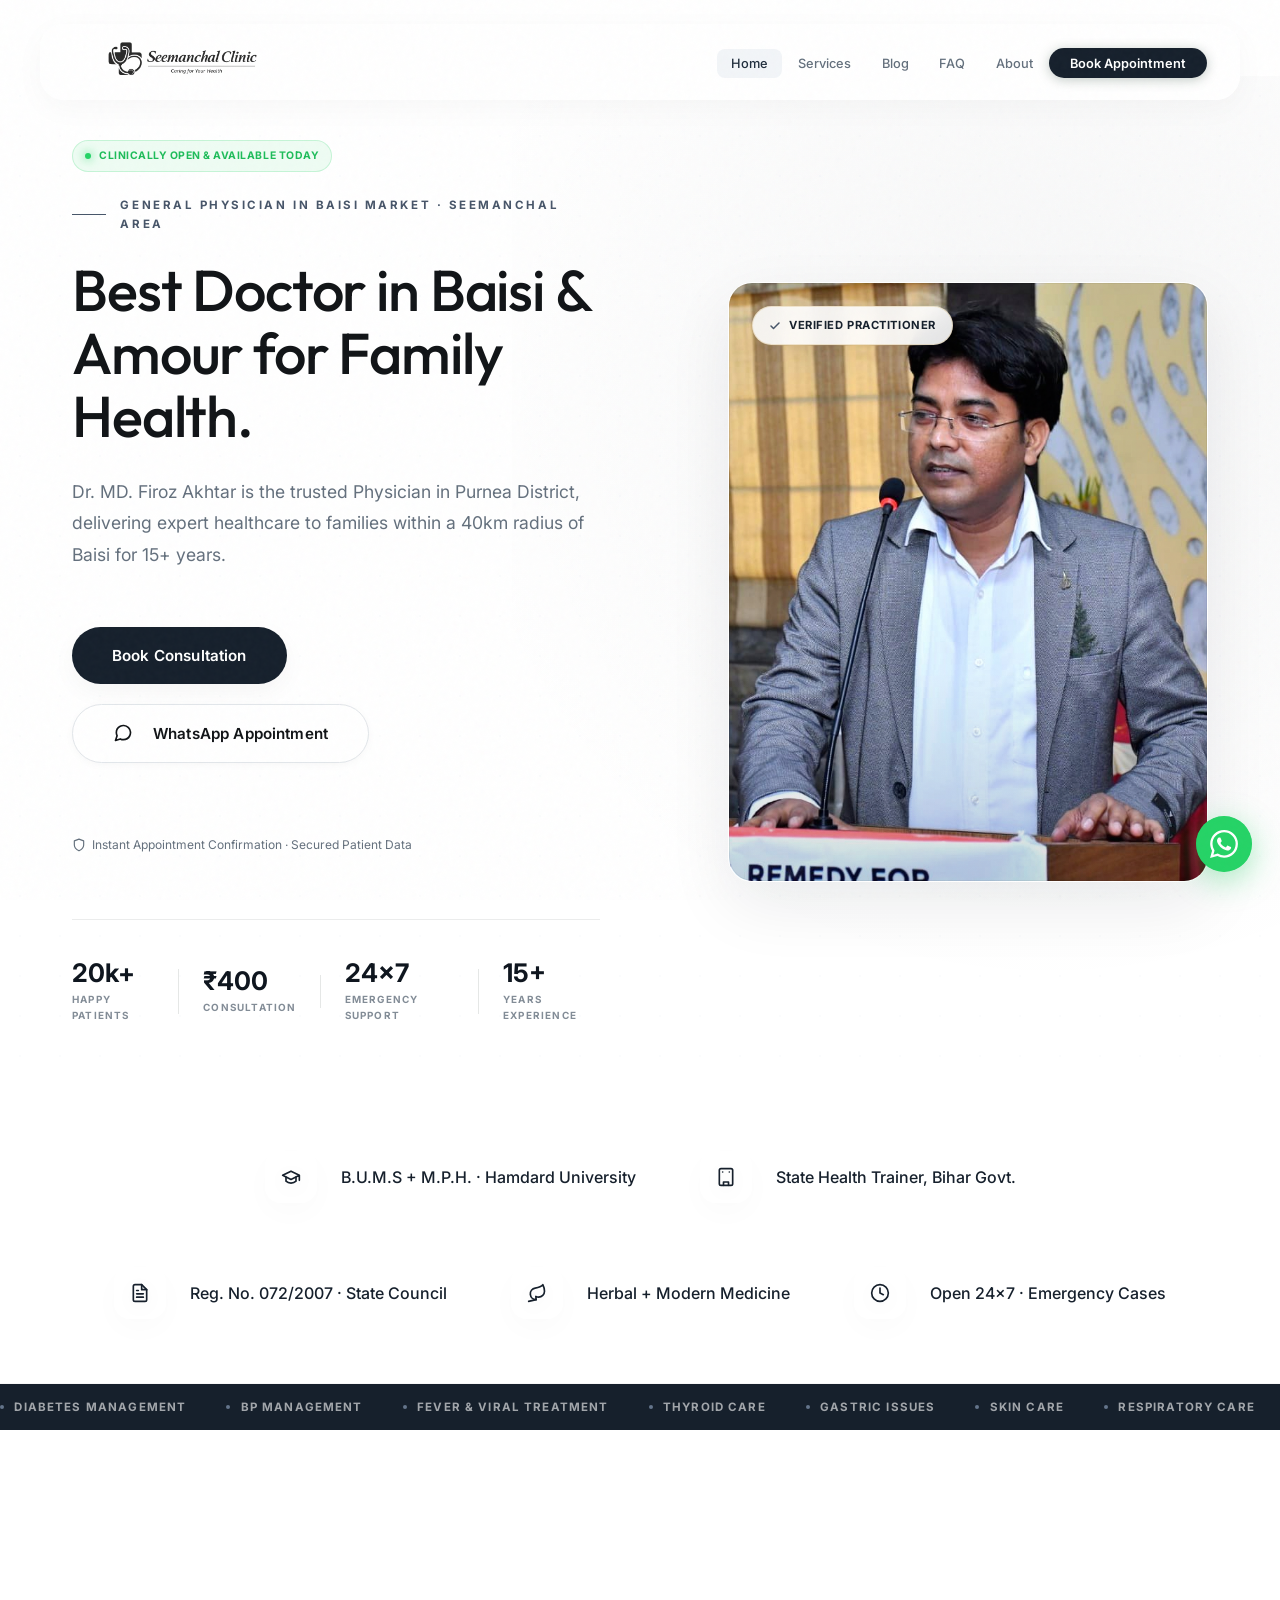
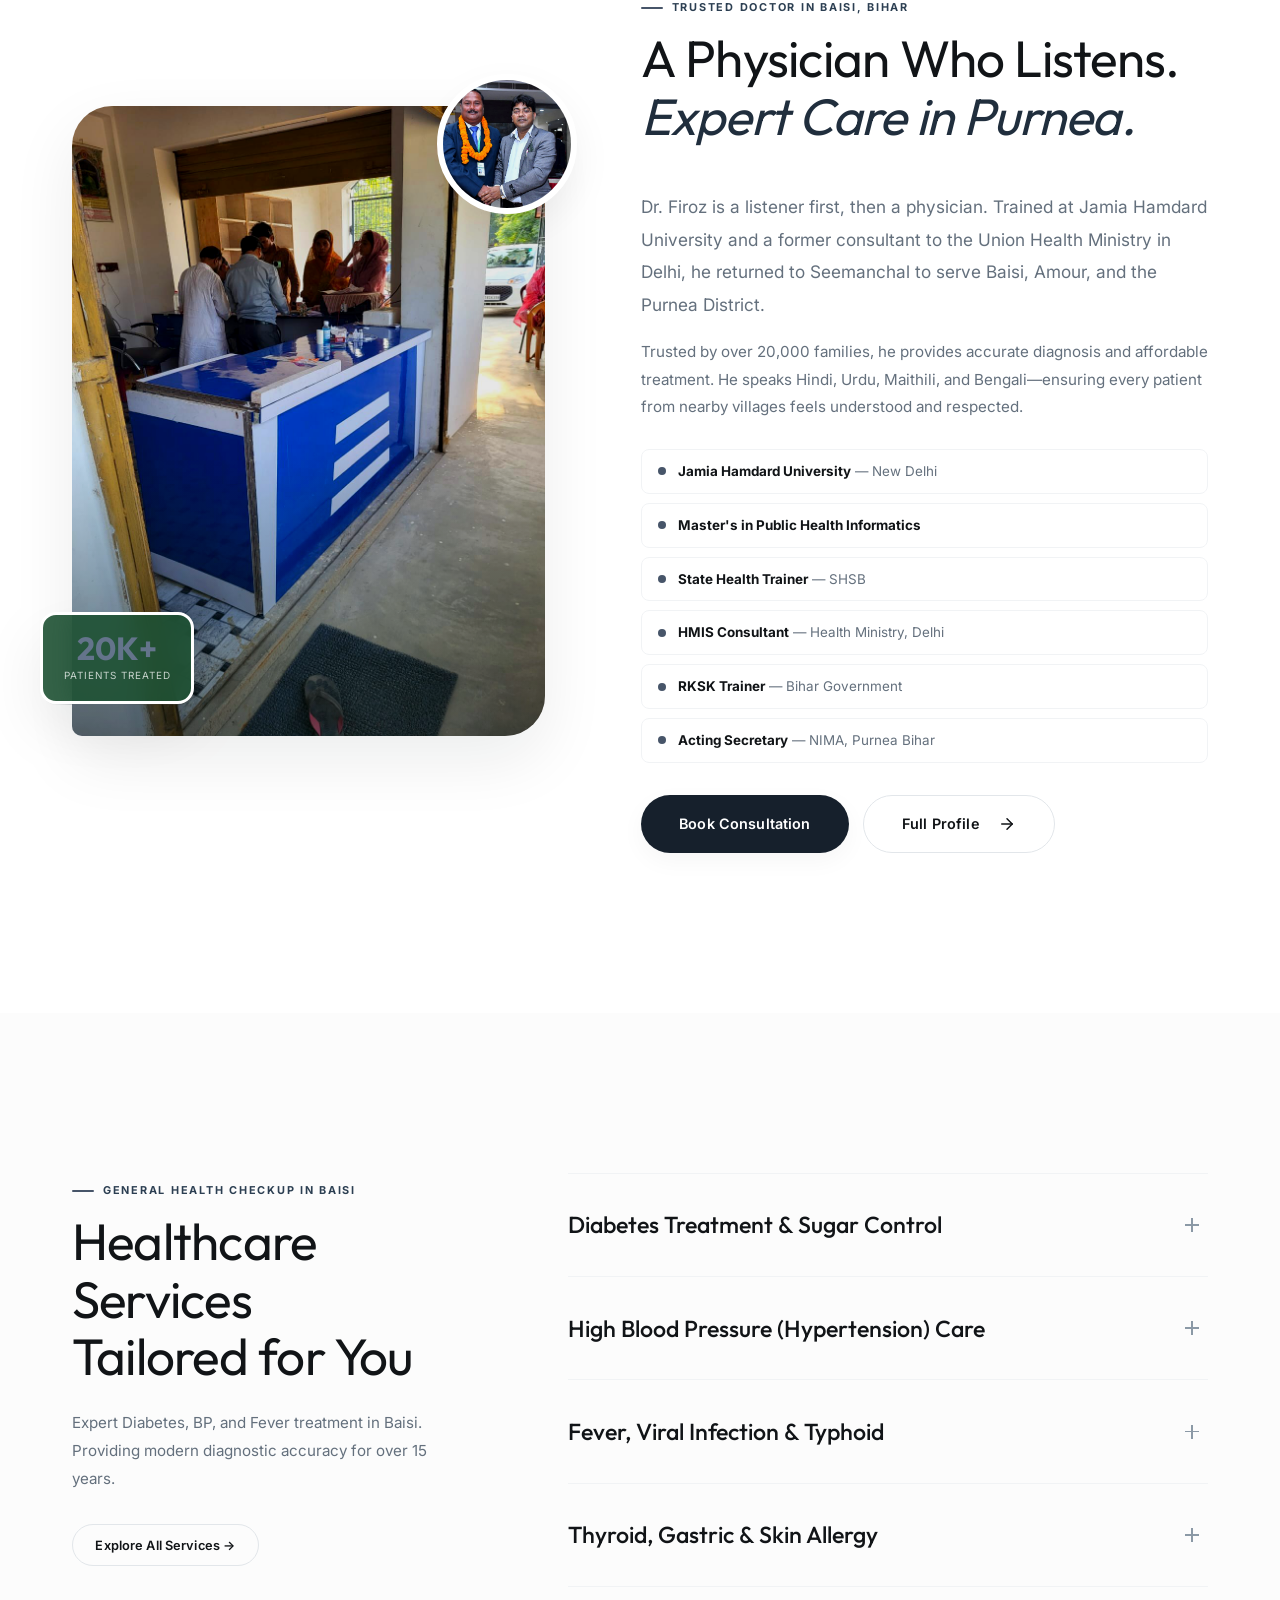
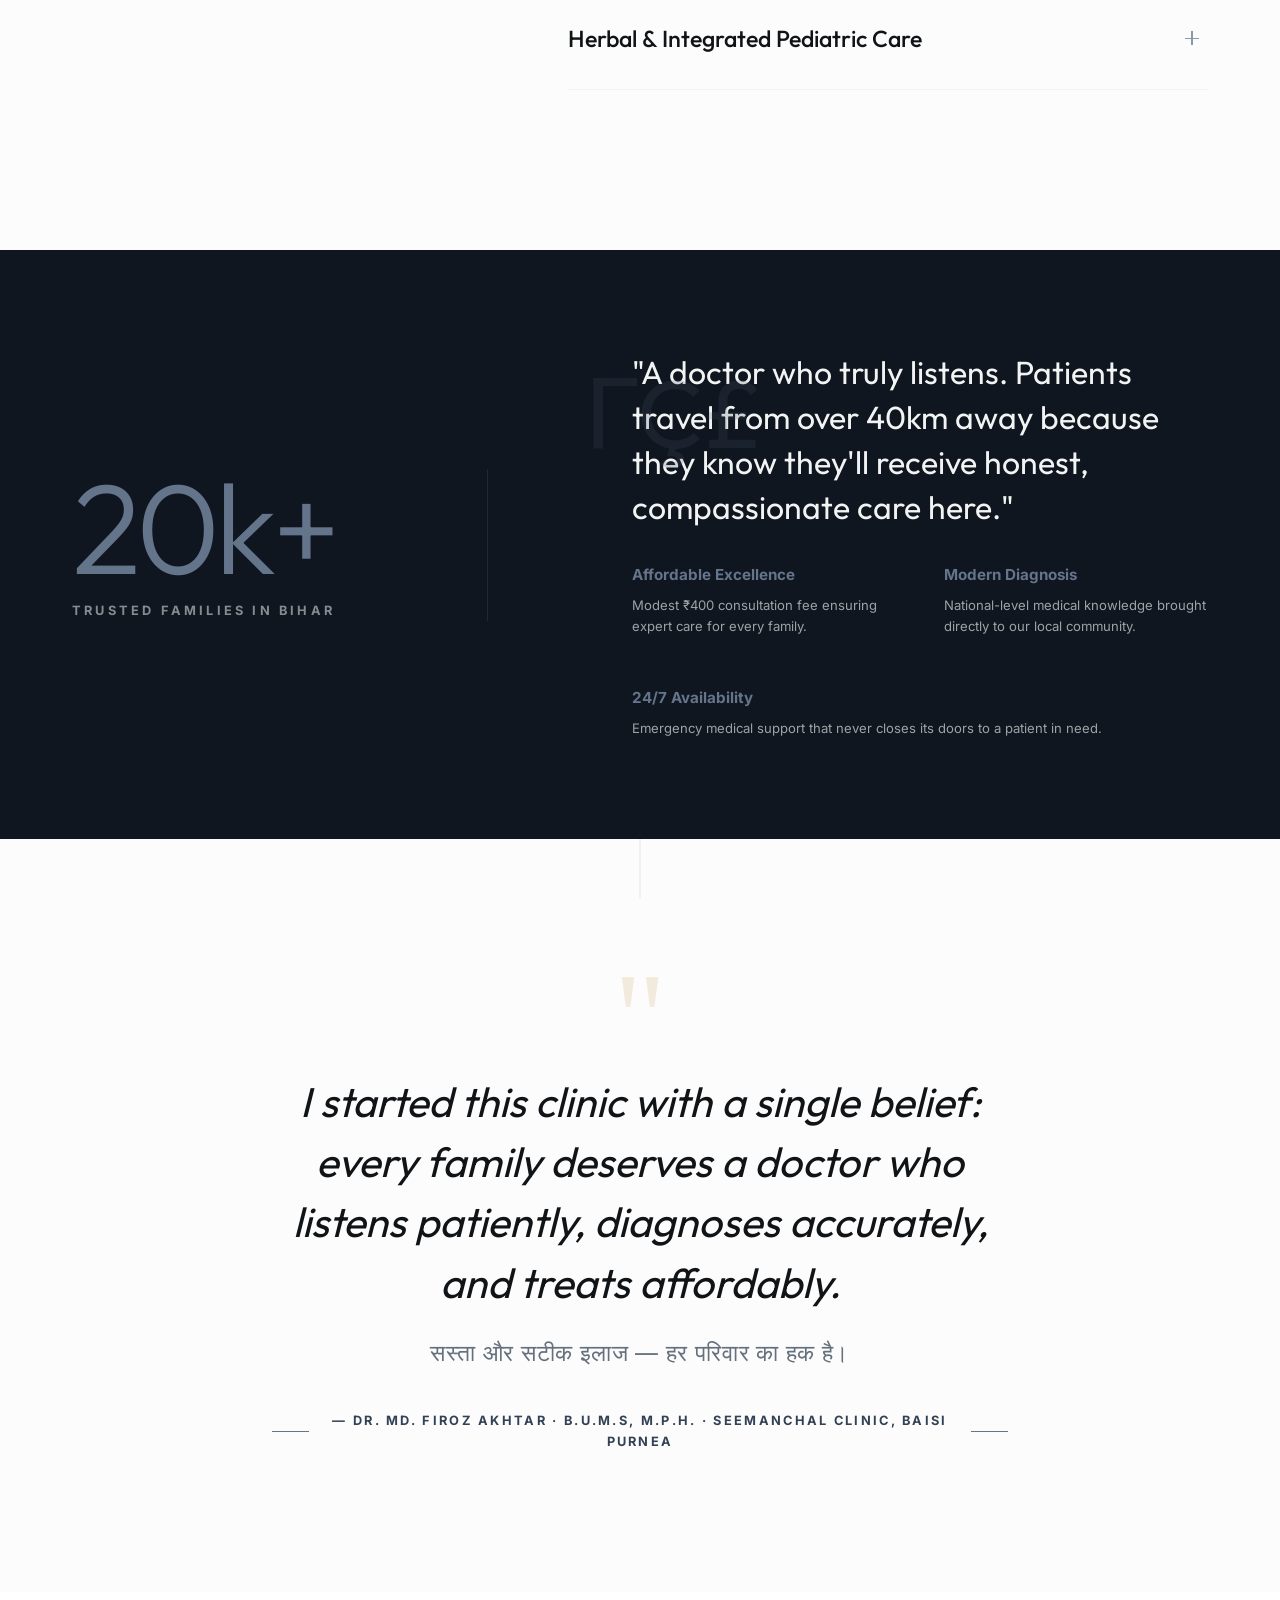
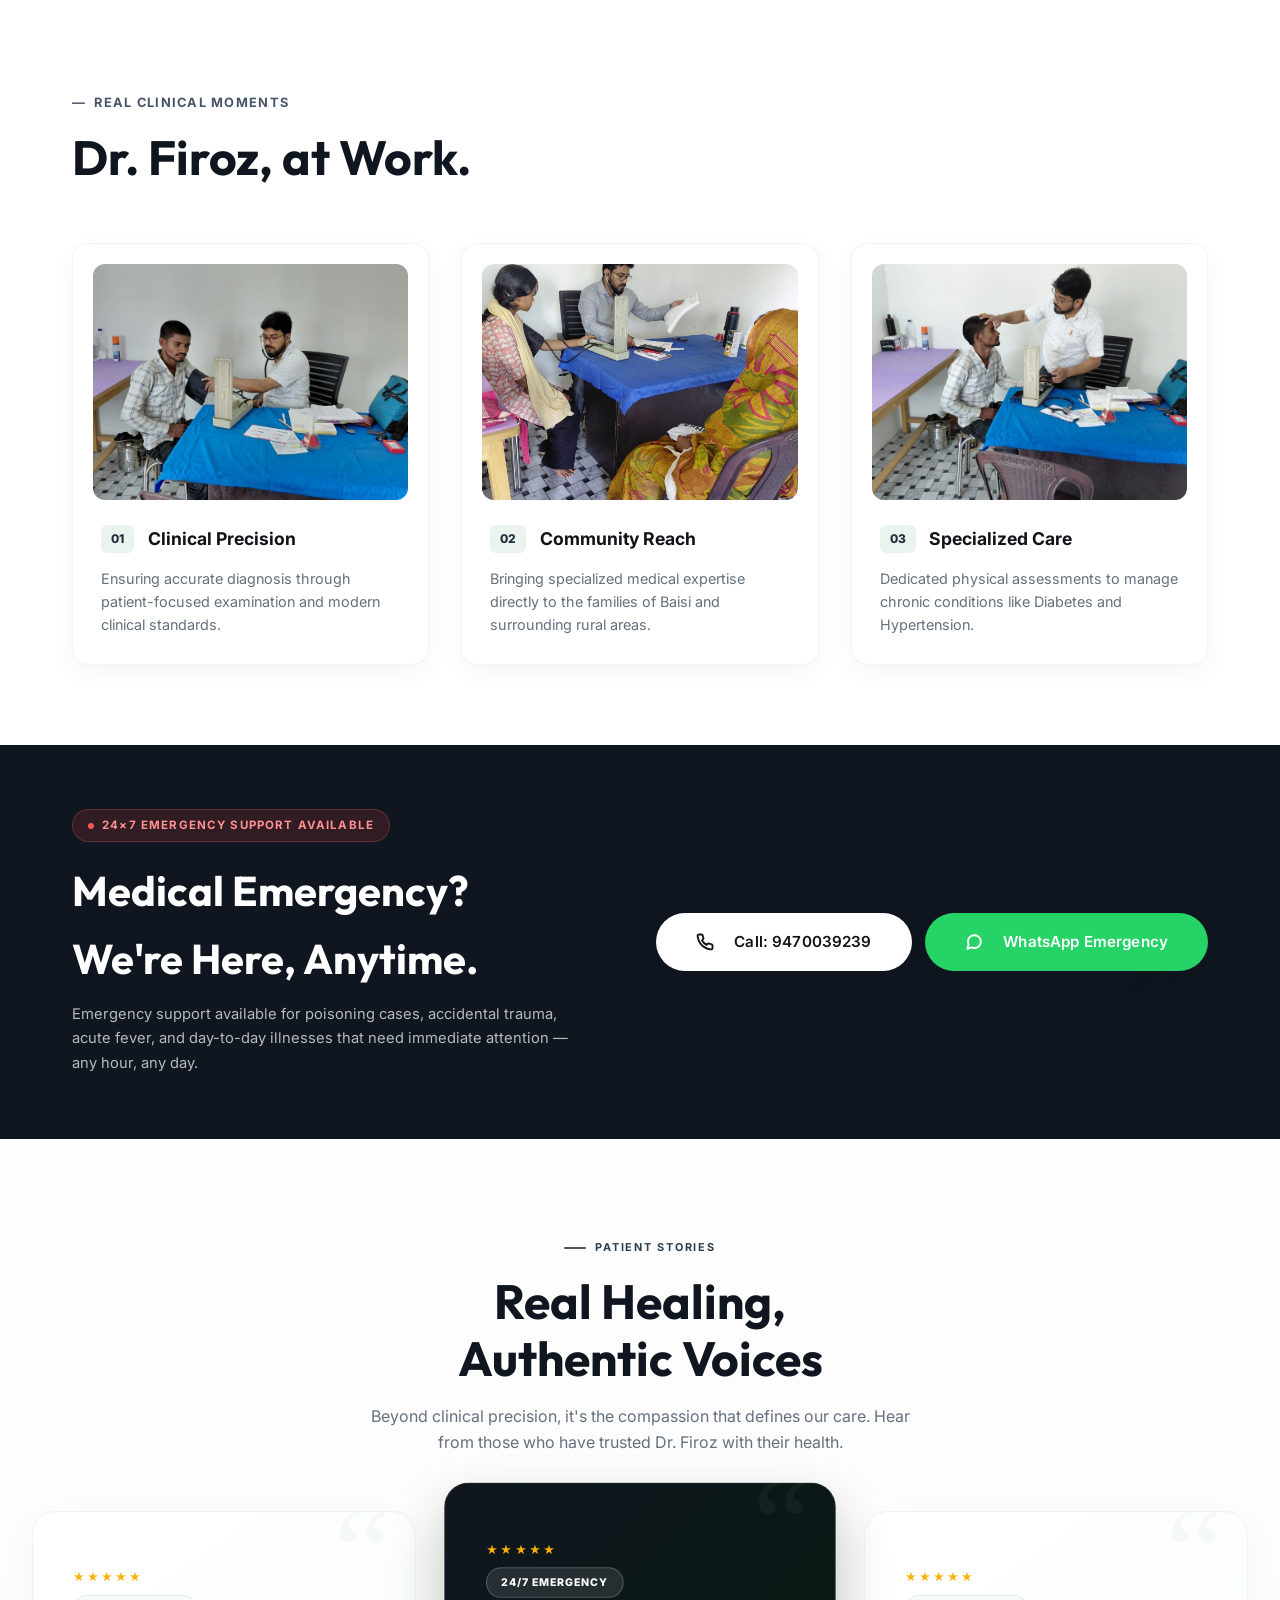
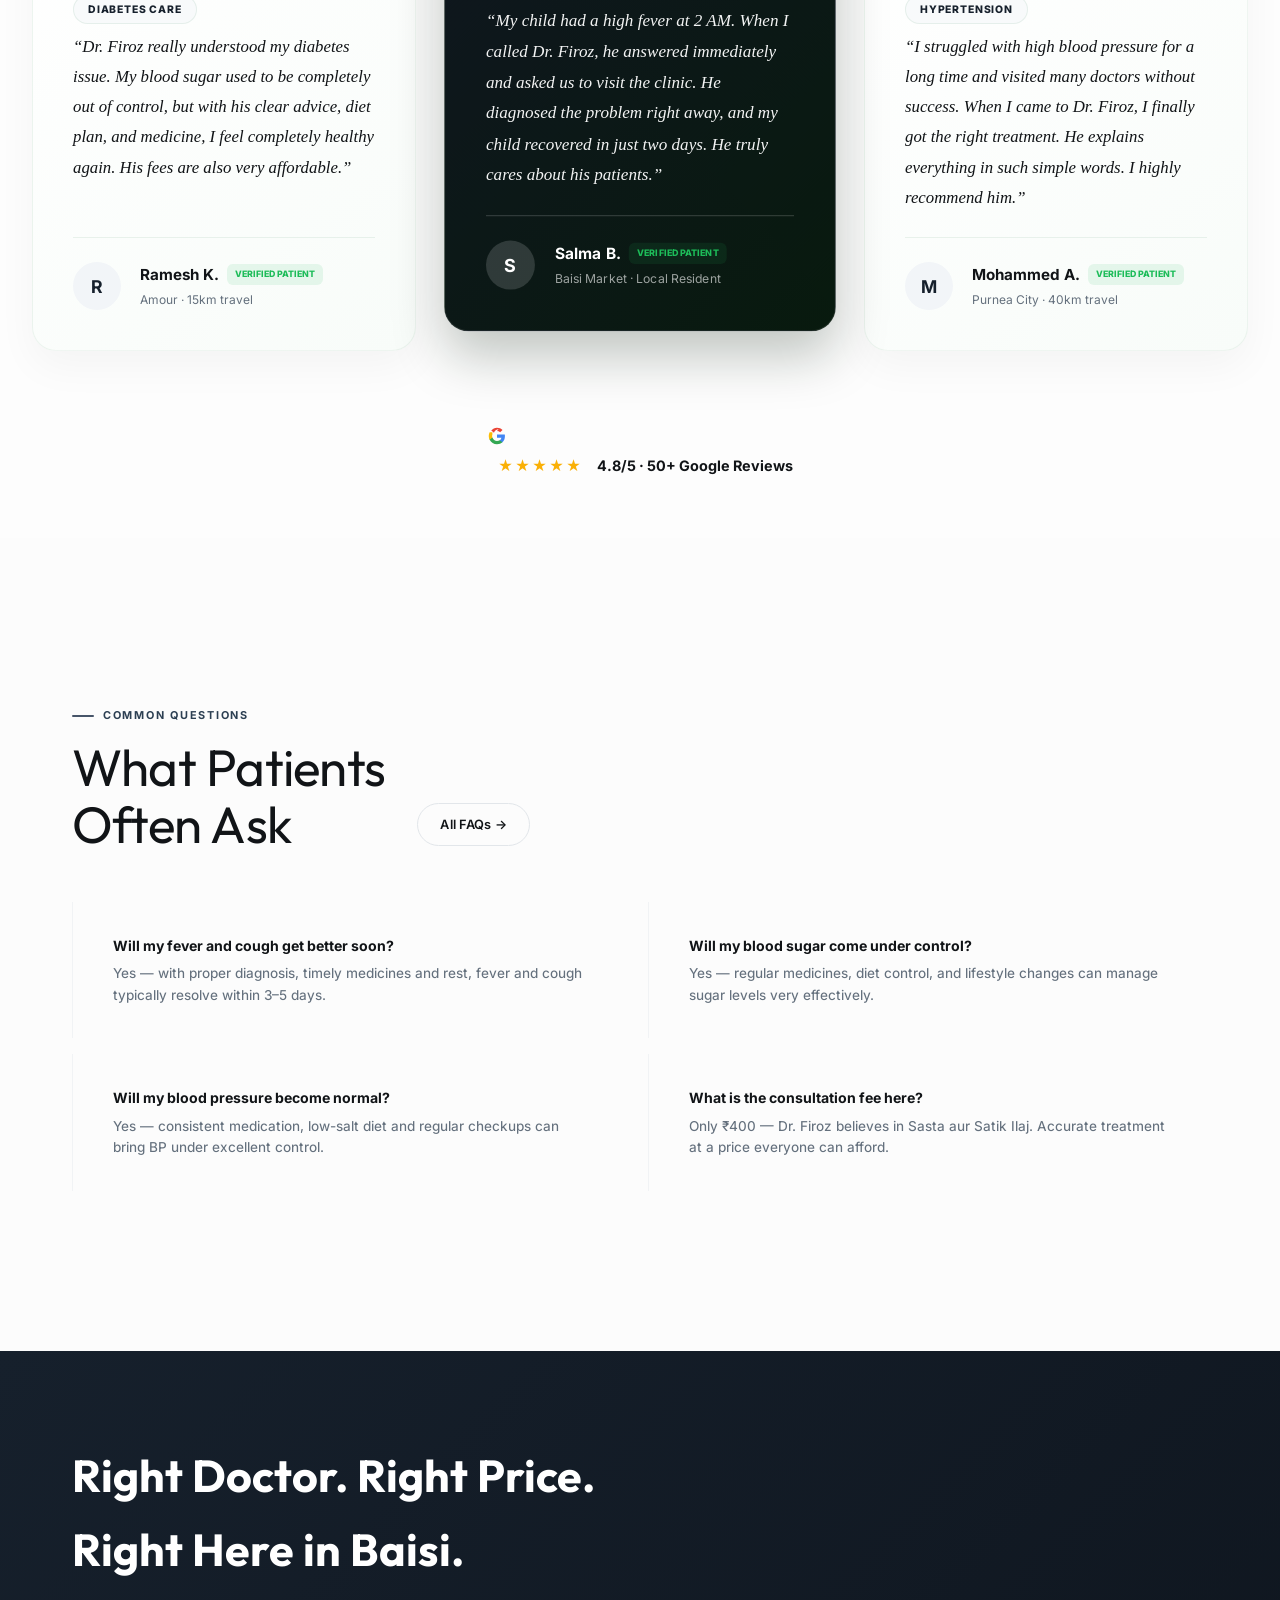
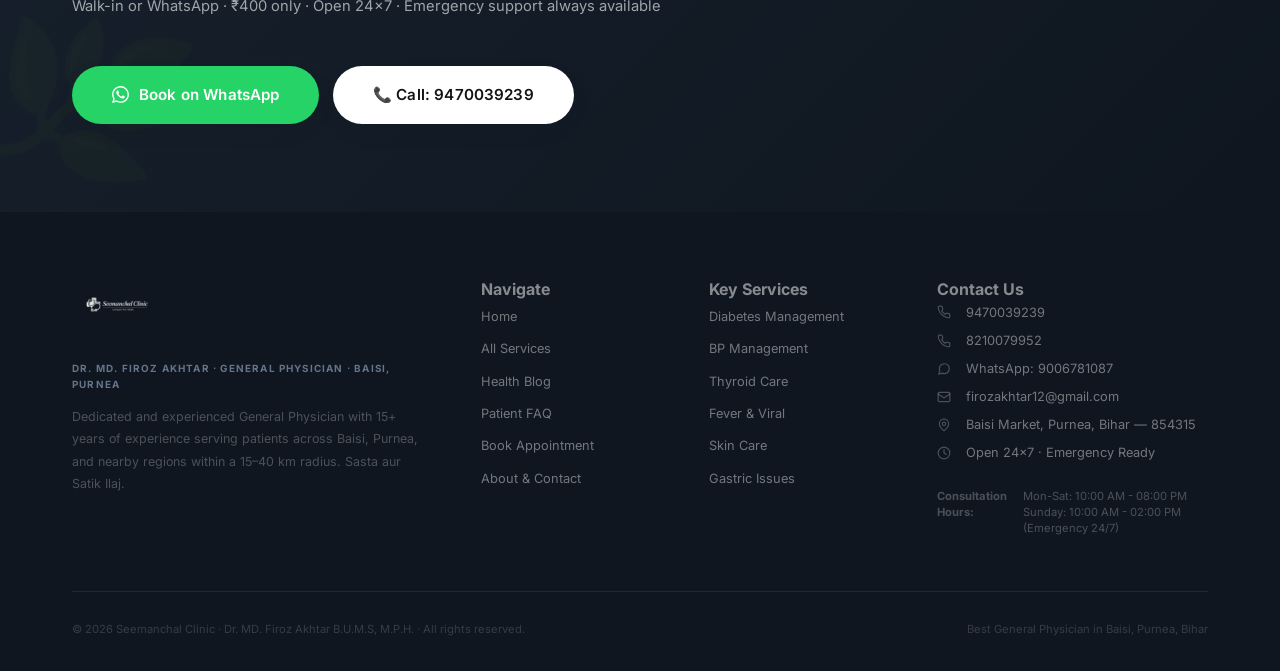
==== commit b4bc3c93: "Update Seemanchal Clinic location map, directions link and coordinates" ====
--- a/index.html
+++ b/index.html
@@ -32,8 +32,8 @@
 <meta name="author" content="Dr. MD. Firoz Akhtar">
 <meta name="geo.region" content="IN-BR">
 <meta name="geo.placename" content="Baisi, Purnea, Bihar">
-<meta name="geo.position" content="25.97;87.65">
-<meta name="ICBM" content="25.97, 87.65">
+<meta name="geo.position" content="25.8704985;87.7503892">
+<meta name="ICBM" content="25.8704985, 87.7503892">
 
 <!-- SOCIAL GRAPH (OG) -->
 <meta property="og:locale" content="en_IN">
@@ -102,8 +102,8 @@
       },
       "geo": {
         "@type": "GeoCoordinates",
-        "latitude": "25.9700",
-        "longitude": "87.6500"
+        "latitude": "25.8704985",
+        "longitude": "87.7503892"
       },
       "worksFor": { "@id": "https://seemanchalclinic.in/#clinic" },
       "medicalSpecialty": "General Practice",
@@ -159,8 +159,8 @@
       },
       "geo": {
         "@type": "GeoCoordinates",
-        "latitude": "25.9700",
-        "longitude": "87.6500"
+        "latitude": "25.8704985",
+        "longitude": "87.7503892"
       },
       "aggregateRating": {
         "@type": "AggregateRating",
@@ -1298,7 +1298,7 @@
     <!-- PREMIUM LIVE MAP EMBED -->
     <div class="map-container sr dl2" style="margin-top:2rem; border-radius:24px; overflow:hidden; box-shadow:var(--sh-lg); border:1px solid var(--border-lt); position:relative; background:var(--cream); padding:6px;">
       <iframe 
-        src="https://maps.google.com/maps?q=Baisi,%20Purnea,%20Bihar&t=m&z=14&output=embed&iwloc=near" 
+        src="https://www.google.com/maps/embed?pb=!1m18!1m12!1m3!1d3589.9689749380063!2d87.7503892!3d25.870498500000004!2m3!1f0!2f0!3f0!3m2!1i1024!2i768!4f13.1!3m3!1m2!1s0x39e54583e96fa357%3A0x28ad9a766054abd7!2sSEEMANCHAL%20CLINIC!5e0!3m2!1sen!2sin!4v1778998894371!5m2!1sen!2sin" 
         width="100%" 
         height="320" 
         style="border:0; border-radius:18px;" 
@@ -1311,7 +1311,7 @@
           <div style="font-weight:700; color:var(--green-900); font-size:0.95rem;">Seemanchal Clinic</div>
           <div style="font-size:0.8rem; color:var(--muted);">Shabbir Complex, Baisi, Purnea</div>
         </div>
-        <a href="https://maps.google.com/?q=Baisi+Purnea+Bihar+854315" target="_blank" class="btn btn-green btn-sm" style="padding:0.4rem 1rem;">Get Directions</a>
+        <a href="https://maps.app.goo.gl/6HsoFmKXtqVmmoqY8" target="_blank" class="btn btn-green btn-sm" style="padding:0.4rem 1rem;">Get Directions</a>
       </div>
     </div>
   </div>
--- a/assets/css/style.css
+++ b/assets/css/style.css
@@ -42,16 +42,20 @@
   --sh-gold:0 8px 32px rgba(91,105,98,.15);
   --ease: 0.8s cubic-bezier(0.16, 1, 0.3, 1);
   --spring: 1s cubic-bezier(0.16, 1, 0.3, 1);
+  --side-pad: 2rem;
+  --side-pad-mob: 1.5rem;
 }
 *,*::before,*::after{box-sizing:border-box;margin:0;padding:0;}
-html{scroll-behavior:smooth;font-size:16px;-webkit-font-smoothing:antialiased;}
-body{font-family:var(--ff-b);background:var(--cream);color:var(--ink);line-height:1.65;overflow-x:hidden;}
+html{scroll-behavior:smooth;font-size:16px;-webkit-font-smoothing:antialiased;overflow-x:hidden;}
+body{font-family:var(--ff-b);background:var(--cream);color:var(--ink);line-height:1.65;overflow-x:hidden;width:100%;position:relative;}
 
 /* Premium Global Scrollbar */
-::-webkit-scrollbar { width: 8px; }
-::-webkit-scrollbar-track { background: var(--cream); }
-::-webkit-scrollbar-thumb { background: var(--green-200); border-radius: 10px; border: 2px solid var(--cream); }
-::-webkit-scrollbar-thumb:hover { background: var(--green-400); }
+@media(min-width: 901px) {
+  ::-webkit-scrollbar { width: 8px; }
+  ::-webkit-scrollbar-track { background: var(--cream); }
+  ::-webkit-scrollbar-thumb { background: var(--green-200); border-radius: 10px; border: 2px solid var(--cream); }
+  ::-webkit-scrollbar-thumb:hover { background: var(--green-400); }
+}
 
 /* Premium Text Selection */
 ::selection { background: var(--green-800); color: var(--white); }
@@ -105,7 +109,7 @@
   border-color:rgba(221,227,232,0.8);
 }
 .nav-inner{
-  max-width:1200px;margin:0 auto;padding:0 2rem;height:100%;
+  max-width:1200px;margin:0 auto;padding:0 var(--side-pad);height:100%;
   display:flex;align-items:center;justify-content:space-between;gap:2rem;
 }
 .nav-logo{display:flex;align-items:center;gap:12px;cursor:pointer;flex-shrink:0;}
@@ -164,15 +168,16 @@
 
 /* ΓöÇΓöÇ PREMIUM MOBILE SIDEBAR ΓöÇΓöÇ */
 .mob-nav{
-  position:fixed;top:0;right:-100%;bottom:0;z-index:1002;
-  width:min(85vw, 380px);
+  position:fixed;top:0;right:-320px;bottom:0;z-index:1002;
+  width:300px;
+  visibility:hidden;pointer-events:none;
   background:var(--white);
   display:flex;flex-direction:column;
   box-shadow:-10px 0 40px rgba(0,0,0,0.08);
-  transition:right 0.45s cubic-bezier(0.16, 1, 0.3, 1);
+  transition:all 0.45s cubic-bezier(0.16, 1, 0.3, 1);
   overflow-y:auto;
 }
-.mob-nav.open{right:0;}
+.mob-nav.open{right:0;visibility:visible;pointer-events:all;}
 
 .mob-nav-header{
   display:flex;align-items:center;justify-content:space-between;
@@ -239,11 +244,16 @@
 /* ∩┐╜ ∩┐╜ ∩┐╜  LAYOUT ∩┐╜ ∩┐╜ ∩┐╜  */
 .pt{padding-top:140px;}
 #page-home .pt{padding-top:76px;}
-.wrap{max-width:1240px;margin:0 auto;padding:0 3rem;}
-.wrap-md{max-width:1000px;margin:0 auto;padding:0 3rem;}
-.wrap-sm{max-width:800px;margin:0 auto;padding:0 3rem;}
+.wrap{max-width:1200px;margin:0 auto;padding:0 var(--side-pad);position:relative;}
+.wrap-md{max-width:1000px;margin:0 auto;padding:0 var(--side-pad);position:relative;}
+.wrap-sm{max-width:800px;margin:0 auto;padding:0 var(--side-pad);position:relative;}
 .sec{padding:160px 0;}
 .sec-sm{padding:120px 0;}
+
+@media(max-width: 992px) {
+  .wrap, .wrap-md, .wrap-sm { padding: 0 var(--side-pad-mob); }
+  .nav-inner { padding: 0 var(--side-pad-mob); }
+}
 
 /* ΓòÉΓòÉΓòÉ TYPOGRAPHY ΓòÉΓòÉΓòÉ */
 .label{
@@ -652,7 +662,7 @@
 }
 
 /* ΓòÉΓòÉΓòÉ MARQUEE ΓòÉΓòÉΓòÉ */
-.mq-wrap{background:var(--green-800);overflow:hidden;padding:.82rem 0;}
+.mq-wrap{background:var(--green-800);overflow:hidden!important;padding:.82rem 0;position:relative;width:100%;}
 .mq-track{display:flex;gap:2.5rem;flex-shrink:0;animation:mq 30s linear infinite;white-space:nowrap;}
 .mq-wrap:hover .mq-track{animation-play-state:paused;}
 @keyframes mq{from{transform:translateX(0)}to{transform:translateX(-50%)}}
@@ -1998,7 +2008,7 @@
   background:linear-gradient(135deg,var(--green-800) 0%,var(--green-900) 100%);
   padding:88px 0;position:relative;overflow:hidden;
 }
-.cta-sec::before{content:'≡ƒî┐';position:absolute;left:-2rem;bottom:-2rem;font-size:12rem;opacity:.04;transform:rotate(20deg);pointer-events:none;}
+.cta-sec::before{content:'🌿';position:absolute;left:-1rem;bottom:-1rem;font-size:10rem;opacity:.04;transform:rotate(20deg);pointer-events:none;}
 .cta-inner{display:flex;align-items:center;justify-content:space-between;gap:3rem;flex-wrap:wrap;position:relative;z-index:2;}
 .cta-text h2{font-family:var(--ff-d);font-size:clamp(1.9rem,3.5vw,2.8rem);color:var(--white);margin-bottom:.45rem;}
 .cta-text p{color:rgba(255,255,255,.6);font-size:.92rem;}
@@ -2083,9 +2093,7 @@
   .testi-card { flex: 1 1 calc(50% - 2rem); margin-top:0 !important; }
 }
 @media(max-width:900px){
-  .wrap { padding: 0 1.5rem; }
-  .wrap-md { padding: 0 1.5rem; }
-  .wrap-sm { padding: 0 1.5rem; }
+  .wrap, .wrap-md, .wrap-sm, .nav-inner { padding: 0 var(--side-pad-mob); }
   .nav { width:100%; top:0; left:0; transform:none; border-radius:0; border-left:none; border-right:none; border-top:none; height:70px; }
   .nav.scrolled { top:0; }
   .ham{display:flex;} .nav-links{display:none;}
@@ -2119,6 +2127,10 @@
   .mob-call-sticky{display:flex;}
   body{padding-bottom:64px;}
 
+  /* Shorter Buttons on Mobile */
+  .btn { padding: 0.75rem 1.6rem; font-size: 0.82rem; }
+  .btn-lg { padding: 0.85rem 1.8rem; font-size: 0.88rem; }
+
   /* Hide WA FAB on mobile ΓÇö sticky bar handles this */
   .wa-fab{display:none !important;}
 
@@ -2149,11 +2161,11 @@
 
   /* Testimonials */
   .testi-card{padding:1.75rem 1.5rem;}
+  .testi-aura-card { padding: 2rem 1.5rem 1.75rem; }
+  .testi-aura-text { font-size: 0.95rem; }
 }
 @media(max-width:600px){
-  .wrap { padding: 0 1rem; }
-  .wrap-md { padding: 0 1rem; }
-  .wrap-sm { padding: 0 1rem; }
+  .wrap, .wrap-md, .wrap-sm, .nav-inner { padding: 0 1.25rem; }
   .h1 { font-size: 2.2rem; }
   .h2 { font-size: 1.8rem; }
   .sec{padding:80px 0;}
@@ -2165,7 +2177,7 @@
   .social-grid{grid-template-columns:1fr;}
 
   /* Credential chips stack nicely */
-  .cred-strip-inner{gap:1rem;padding:0 1rem;}
+  .cred-strip-inner{gap:1rem;padding:0 1.25rem;}
   .cred-chip{font-size:0.82rem;gap:0.75rem;}
 
   /* Hero buttons responsive */
@@ -2200,9 +2212,10 @@
   .emrg-btns .btn{width:100%;justify-content:center;}
 
   /* CTA section */
-  .cta-text h2{font-size:1.6rem;}
-  .cta-acts{width:100%;}
-  .cta-acts .btn{width:100%;justify-content:center;}
+  .cta-text h2{font-size:1.45rem;}
+  .cta-text p { font-size: 0.82rem; line-height: 1.5; }
+  .cta-acts{width:100%; gap: 0.65rem; }
+  .cta-acts .btn{width:100%;justify-content:center; padding: 0.75rem 1.25rem; }
 
   /* Sticky CTA bar refined */
   .mob-call-sticky{padding:0.5rem 0.65rem;}
@@ -2298,7 +2311,7 @@
     flex-wrap: nowrap;
     overflow-x: auto;
     gap: 1.5rem;
-    padding: 0.5rem 1.25rem;
+    padding: 0.5rem 1.5rem;
     scrollbar-width: none;
     -ms-overflow-style: none;
     justify-content: flex-start;
@@ -2407,11 +2420,11 @@
 
   /* ΓöÇΓöÇ APPOINTMENT PAGE ΓöÇΓöÇ */
   .appt-layout { grid-template-columns: 1fr; min-height: auto; }
-  .appt-left { padding: 3rem 1.25rem; }
+  .appt-left { padding: 3rem 1.5rem; }
   .appt-left h1 { font-size: 1.75rem; }
   .appt-left p { font-size: 0.85rem; margin-bottom: 2rem; }
-  .appt-right { padding: 2rem 1.25rem 4rem; }
-  .appt-card { padding: 1.75rem 1.25rem; border-radius: 20px; }
+  .appt-right { padding: 2rem 1.5rem 4rem; }
+  .appt-card { padding: 1.75rem 1.5rem; border-radius: 20px; }
   .appt-card h2 { font-size: 1.4rem; }
   .appt-dets { gap: 0.65rem; }
   .appt-det-val { font-size: 0.82rem; }
@@ -2425,7 +2438,7 @@
   .svc-explorer { flex-direction: column; }
   .svc-visuals { flex: none; width: 100%; height: 40vw; min-height: 200px; max-height: 300px; position: relative; }
   .svc-visual-img { padding: 0.75rem; }
-  .svc-content-scroll { flex: none; width: 100%; padding: 2.5rem 1.25rem 4rem; }
+  .svc-content-scroll { flex: none; width: 100%; padding: 2.5rem 1.5rem 4rem; }
   .svc-block { margin-bottom: 4rem; }
   .svc-num { font-size: 4rem; }
   .svc-header .h2 { font-size: 1.65rem; }
@@ -2469,18 +2482,18 @@
   .label { font-size: 0.6rem; letter-spacing: 0.14em; margin-bottom: 0.6rem; }
 
   /* ΓöÇΓöÇ PREMIUM BREATHING ROOM FINE-TUNE ΓöÇΓöÇ */
-  .wrap, .wrap-md, .wrap-sm { padding: 0 1.25rem; }
+  .wrap, .wrap-md, .wrap-sm, .nav-inner { padding: 0 var(--side-pad-mob); }
   .rule { margin: 1rem 0; }
 }
 
 /* ΓöÇΓöÇ EXTRA SMALL (Γëñ 400px) ΓöÇΓöÇ */
 @media(max-width: 400px) {
-  .hero-name { font-size: 1.7rem; }
-  .hero-img-wrap { max-width: 230px; }
-  .tl-count { font-size: 4rem; }
-  .q-text { font-size: 1.15rem; }
+  .hero-name { font-size: 1.6rem; }
+  .hero-img-wrap { max-width: 220px; }
+  .tl-count { font-size: 3.5rem; }
+  .q-text { font-size: 1.1rem; }
   .appt-card { padding: 1.25rem 1rem; }
-  .nav-logo-img img { height: 90px !important; }
+  .nav-logo-img img { height: 75px !important; }
 }
 
 /* ── CLINIC STRIP: DOCTOR AT WORK ── */
@@ -2756,7 +2769,19 @@
   .testi-aura-card { transform: none !important; }
 }
 
-/* EMERGENCY SECTION CONTRAST FIX */
+/* ── FINAL MOBILE ALIGNMENT & SPACING (ULTRA-HIGH SPECIFICITY) ── */
+@media (max-width: 992px) {
+  body .nav-inner, body .wrap, body .wrap-md, body .wrap-sm, body .testi-aura-wrap { 
+    padding: 0 24px !important; 
+  }
+}
+@media (max-width: 600px) {
+  body .nav-inner, body .wrap, body .wrap-md, body .wrap-sm, body .testi-aura-wrap { 
+    padding: 0 20px !important; 
+  }
+}
+
+/* ── EMERGENCY SECTION CONTRAST FIX ── */
 .emrg-text h2 { color: #fff !important; }
 .emrg-text p { color: rgba(255,255,255,0.7) !important; }
 
--- a/assets/css/style.css
+++ b/assets/css/style.css
@@ -42,16 +42,20 @@
   --sh-gold:0 8px 32px rgba(91,105,98,.15);
   --ease: 0.8s cubic-bezier(0.16, 1, 0.3, 1);
   --spring: 1s cubic-bezier(0.16, 1, 0.3, 1);
+  --side-pad: 2rem;
+  --side-pad-mob: 1.5rem;
 }
 *,*::before,*::after{box-sizing:border-box;margin:0;padding:0;}
-html{scroll-behavior:smooth;font-size:16px;-webkit-font-smoothing:antialiased;}
-body{font-family:var(--ff-b);background:var(--cream);color:var(--ink);line-height:1.65;overflow-x:hidden;}
+html{scroll-behavior:smooth;font-size:16px;-webkit-font-smoothing:antialiased;overflow-x:hidden;}
+body{font-family:var(--ff-b);background:var(--cream);color:var(--ink);line-height:1.65;overflow-x:hidden;width:100%;position:relative;}
 
 /* Premium Global Scrollbar */
-::-webkit-scrollbar { width: 8px; }
-::-webkit-scrollbar-track { background: var(--cream); }
-::-webkit-scrollbar-thumb { background: var(--green-200); border-radius: 10px; border: 2px solid var(--cream); }
-::-webkit-scrollbar-thumb:hover { background: var(--green-400); }
+@media(min-width: 901px) {
+  ::-webkit-scrollbar { width: 8px; }
+  ::-webkit-scrollbar-track { background: var(--cream); }
+  ::-webkit-scrollbar-thumb { background: var(--green-200); border-radius: 10px; border: 2px solid var(--cream); }
+  ::-webkit-scrollbar-thumb:hover { background: var(--green-400); }
+}
 
 /* Premium Text Selection */
 ::selection { background: var(--green-800); color: var(--white); }
@@ -105,7 +109,7 @@
   border-color:rgba(221,227,232,0.8);
 }
 .nav-inner{
-  max-width:1200px;margin:0 auto;padding:0 2rem;height:100%;
+  max-width:1200px;margin:0 auto;padding:0 var(--side-pad);height:100%;
   display:flex;align-items:center;justify-content:space-between;gap:2rem;
 }
 .nav-logo{display:flex;align-items:center;gap:12px;cursor:pointer;flex-shrink:0;}
@@ -164,15 +168,16 @@
 
 /* ΓöÇΓöÇ PREMIUM MOBILE SIDEBAR ΓöÇΓöÇ */
 .mob-nav{
-  position:fixed;top:0;right:-100%;bottom:0;z-index:1002;
-  width:min(85vw, 380px);
+  position:fixed;top:0;right:-320px;bottom:0;z-index:1002;
+  width:300px;
+  visibility:hidden;pointer-events:none;
   background:var(--white);
   display:flex;flex-direction:column;
   box-shadow:-10px 0 40px rgba(0,0,0,0.08);
-  transition:right 0.45s cubic-bezier(0.16, 1, 0.3, 1);
+  transition:all 0.45s cubic-bezier(0.16, 1, 0.3, 1);
   overflow-y:auto;
 }
-.mob-nav.open{right:0;}
+.mob-nav.open{right:0;visibility:visible;pointer-events:all;}
 
 .mob-nav-header{
   display:flex;align-items:center;justify-content:space-between;
@@ -239,11 +244,16 @@
 /* ∩┐╜ ∩┐╜ ∩┐╜  LAYOUT ∩┐╜ ∩┐╜ ∩┐╜  */
 .pt{padding-top:140px;}
 #page-home .pt{padding-top:76px;}
-.wrap{max-width:1240px;margin:0 auto;padding:0 3rem;}
-.wrap-md{max-width:1000px;margin:0 auto;padding:0 3rem;}
-.wrap-sm{max-width:800px;margin:0 auto;padding:0 3rem;}
+.wrap{max-width:1200px;margin:0 auto;padding:0 var(--side-pad);position:relative;}
+.wrap-md{max-width:1000px;margin:0 auto;padding:0 var(--side-pad);position:relative;}
+.wrap-sm{max-width:800px;margin:0 auto;padding:0 var(--side-pad);position:relative;}
 .sec{padding:160px 0;}
 .sec-sm{padding:120px 0;}
+
+@media(max-width: 992px) {
+  .wrap, .wrap-md, .wrap-sm { padding: 0 var(--side-pad-mob); }
+  .nav-inner { padding: 0 var(--side-pad-mob); }
+}
 
 /* ΓòÉΓòÉΓòÉ TYPOGRAPHY ΓòÉΓòÉΓòÉ */
 .label{
@@ -652,7 +662,7 @@
 }
 
 /* ΓòÉΓòÉΓòÉ MARQUEE ΓòÉΓòÉΓòÉ */
-.mq-wrap{background:var(--green-800);overflow:hidden;padding:.82rem 0;}
+.mq-wrap{background:var(--green-800);overflow:hidden!important;padding:.82rem 0;position:relative;width:100%;}
 .mq-track{display:flex;gap:2.5rem;flex-shrink:0;animation:mq 30s linear infinite;white-space:nowrap;}
 .mq-wrap:hover .mq-track{animation-play-state:paused;}
 @keyframes mq{from{transform:translateX(0)}to{transform:translateX(-50%)}}
@@ -1998,7 +2008,7 @@
   background:linear-gradient(135deg,var(--green-800) 0%,var(--green-900) 100%);
   padding:88px 0;position:relative;overflow:hidden;
 }
-.cta-sec::before{content:'≡ƒî┐';position:absolute;left:-2rem;bottom:-2rem;font-size:12rem;opacity:.04;transform:rotate(20deg);pointer-events:none;}
+.cta-sec::before{content:'🌿';position:absolute;left:-1rem;bottom:-1rem;font-size:10rem;opacity:.04;transform:rotate(20deg);pointer-events:none;}
 .cta-inner{display:flex;align-items:center;justify-content:space-between;gap:3rem;flex-wrap:wrap;position:relative;z-index:2;}
 .cta-text h2{font-family:var(--ff-d);font-size:clamp(1.9rem,3.5vw,2.8rem);color:var(--white);margin-bottom:.45rem;}
 .cta-text p{color:rgba(255,255,255,.6);font-size:.92rem;}
@@ -2083,9 +2093,7 @@
   .testi-card { flex: 1 1 calc(50% - 2rem); margin-top:0 !important; }
 }
 @media(max-width:900px){
-  .wrap { padding: 0 1.5rem; }
-  .wrap-md { padding: 0 1.5rem; }
-  .wrap-sm { padding: 0 1.5rem; }
+  .wrap, .wrap-md, .wrap-sm, .nav-inner { padding: 0 var(--side-pad-mob); }
   .nav { width:100%; top:0; left:0; transform:none; border-radius:0; border-left:none; border-right:none; border-top:none; height:70px; }
   .nav.scrolled { top:0; }
   .ham{display:flex;} .nav-links{display:none;}
@@ -2119,6 +2127,10 @@
   .mob-call-sticky{display:flex;}
   body{padding-bottom:64px;}
 
+  /* Shorter Buttons on Mobile */
+  .btn { padding: 0.75rem 1.6rem; font-size: 0.82rem; }
+  .btn-lg { padding: 0.85rem 1.8rem; font-size: 0.88rem; }
+
   /* Hide WA FAB on mobile ΓÇö sticky bar handles this */
   .wa-fab{display:none !important;}
 
@@ -2149,11 +2161,11 @@
 
   /* Testimonials */
   .testi-card{padding:1.75rem 1.5rem;}
+  .testi-aura-card { padding: 2rem 1.5rem 1.75rem; }
+  .testi-aura-text { font-size: 0.95rem; }
 }
 @media(max-width:600px){
-  .wrap { padding: 0 1rem; }
-  .wrap-md { padding: 0 1rem; }
-  .wrap-sm { padding: 0 1rem; }
+  .wrap, .wrap-md, .wrap-sm, .nav-inner { padding: 0 1.25rem; }
   .h1 { font-size: 2.2rem; }
   .h2 { font-size: 1.8rem; }
   .sec{padding:80px 0;}
@@ -2165,7 +2177,7 @@
   .social-grid{grid-template-columns:1fr;}
 
   /* Credential chips stack nicely */
-  .cred-strip-inner{gap:1rem;padding:0 1rem;}
+  .cred-strip-inner{gap:1rem;padding:0 1.25rem;}
   .cred-chip{font-size:0.82rem;gap:0.75rem;}
 
   /* Hero buttons responsive */
@@ -2200,9 +2212,10 @@
   .emrg-btns .btn{width:100%;justify-content:center;}
 
   /* CTA section */
-  .cta-text h2{font-size:1.6rem;}
-  .cta-acts{width:100%;}
-  .cta-acts .btn{width:100%;justify-content:center;}
+  .cta-text h2{font-size:1.45rem;}
+  .cta-text p { font-size: 0.82rem; line-height: 1.5; }
+  .cta-acts{width:100%; gap: 0.65rem; }
+  .cta-acts .btn{width:100%;justify-content:center; padding: 0.75rem 1.25rem; }
 
   /* Sticky CTA bar refined */
   .mob-call-sticky{padding:0.5rem 0.65rem;}
@@ -2298,7 +2311,7 @@
     flex-wrap: nowrap;
     overflow-x: auto;
     gap: 1.5rem;
-    padding: 0.5rem 1.25rem;
+    padding: 0.5rem 1.5rem;
     scrollbar-width: none;
     -ms-overflow-style: none;
     justify-content: flex-start;
@@ -2407,11 +2420,11 @@
 
   /* ΓöÇΓöÇ APPOINTMENT PAGE ΓöÇΓöÇ */
   .appt-layout { grid-template-columns: 1fr; min-height: auto; }
-  .appt-left { padding: 3rem 1.25rem; }
+  .appt-left { padding: 3rem 1.5rem; }
   .appt-left h1 { font-size: 1.75rem; }
   .appt-left p { font-size: 0.85rem; margin-bottom: 2rem; }
-  .appt-right { padding: 2rem 1.25rem 4rem; }
-  .appt-card { padding: 1.75rem 1.25rem; border-radius: 20px; }
+  .appt-right { padding: 2rem 1.5rem 4rem; }
+  .appt-card { padding: 1.75rem 1.5rem; border-radius: 20px; }
   .appt-card h2 { font-size: 1.4rem; }
   .appt-dets { gap: 0.65rem; }
   .appt-det-val { font-size: 0.82rem; }
@@ -2425,7 +2438,7 @@
   .svc-explorer { flex-direction: column; }
   .svc-visuals { flex: none; width: 100%; height: 40vw; min-height: 200px; max-height: 300px; position: relative; }
   .svc-visual-img { padding: 0.75rem; }
-  .svc-content-scroll { flex: none; width: 100%; padding: 2.5rem 1.25rem 4rem; }
+  .svc-content-scroll { flex: none; width: 100%; padding: 2.5rem 1.5rem 4rem; }
   .svc-block { margin-bottom: 4rem; }
   .svc-num { font-size: 4rem; }
   .svc-header .h2 { font-size: 1.65rem; }
@@ -2469,18 +2482,18 @@
   .label { font-size: 0.6rem; letter-spacing: 0.14em; margin-bottom: 0.6rem; }
 
   /* ΓöÇΓöÇ PREMIUM BREATHING ROOM FINE-TUNE ΓöÇΓöÇ */
-  .wrap, .wrap-md, .wrap-sm { padding: 0 1.25rem; }
+  .wrap, .wrap-md, .wrap-sm, .nav-inner { padding: 0 var(--side-pad-mob); }
   .rule { margin: 1rem 0; }
 }
 
 /* ΓöÇΓöÇ EXTRA SMALL (Γëñ 400px) ΓöÇΓöÇ */
 @media(max-width: 400px) {
-  .hero-name { font-size: 1.7rem; }
-  .hero-img-wrap { max-width: 230px; }
-  .tl-count { font-size: 4rem; }
-  .q-text { font-size: 1.15rem; }
+  .hero-name { font-size: 1.6rem; }
+  .hero-img-wrap { max-width: 220px; }
+  .tl-count { font-size: 3.5rem; }
+  .q-text { font-size: 1.1rem; }
   .appt-card { padding: 1.25rem 1rem; }
-  .nav-logo-img img { height: 90px !important; }
+  .nav-logo-img img { height: 75px !important; }
 }
 
 /* ── CLINIC STRIP: DOCTOR AT WORK ── */
@@ -2756,7 +2769,19 @@
   .testi-aura-card { transform: none !important; }
 }
 
-/* EMERGENCY SECTION CONTRAST FIX */
+/* ── FINAL MOBILE ALIGNMENT & SPACING (ULTRA-HIGH SPECIFICITY) ── */
+@media (max-width: 992px) {
+  body .nav-inner, body .wrap, body .wrap-md, body .wrap-sm, body .testi-aura-wrap { 
+    padding: 0 24px !important; 
+  }
+}
+@media (max-width: 600px) {
+  body .nav-inner, body .wrap, body .wrap-md, body .wrap-sm, body .testi-aura-wrap { 
+    padding: 0 20px !important; 
+  }
+}
+
+/* ── EMERGENCY SECTION CONTRAST FIX ── */
 .emrg-text h2 { color: #fff !important; }
 .emrg-text p { color: rgba(255,255,255,0.7) !important; }
 
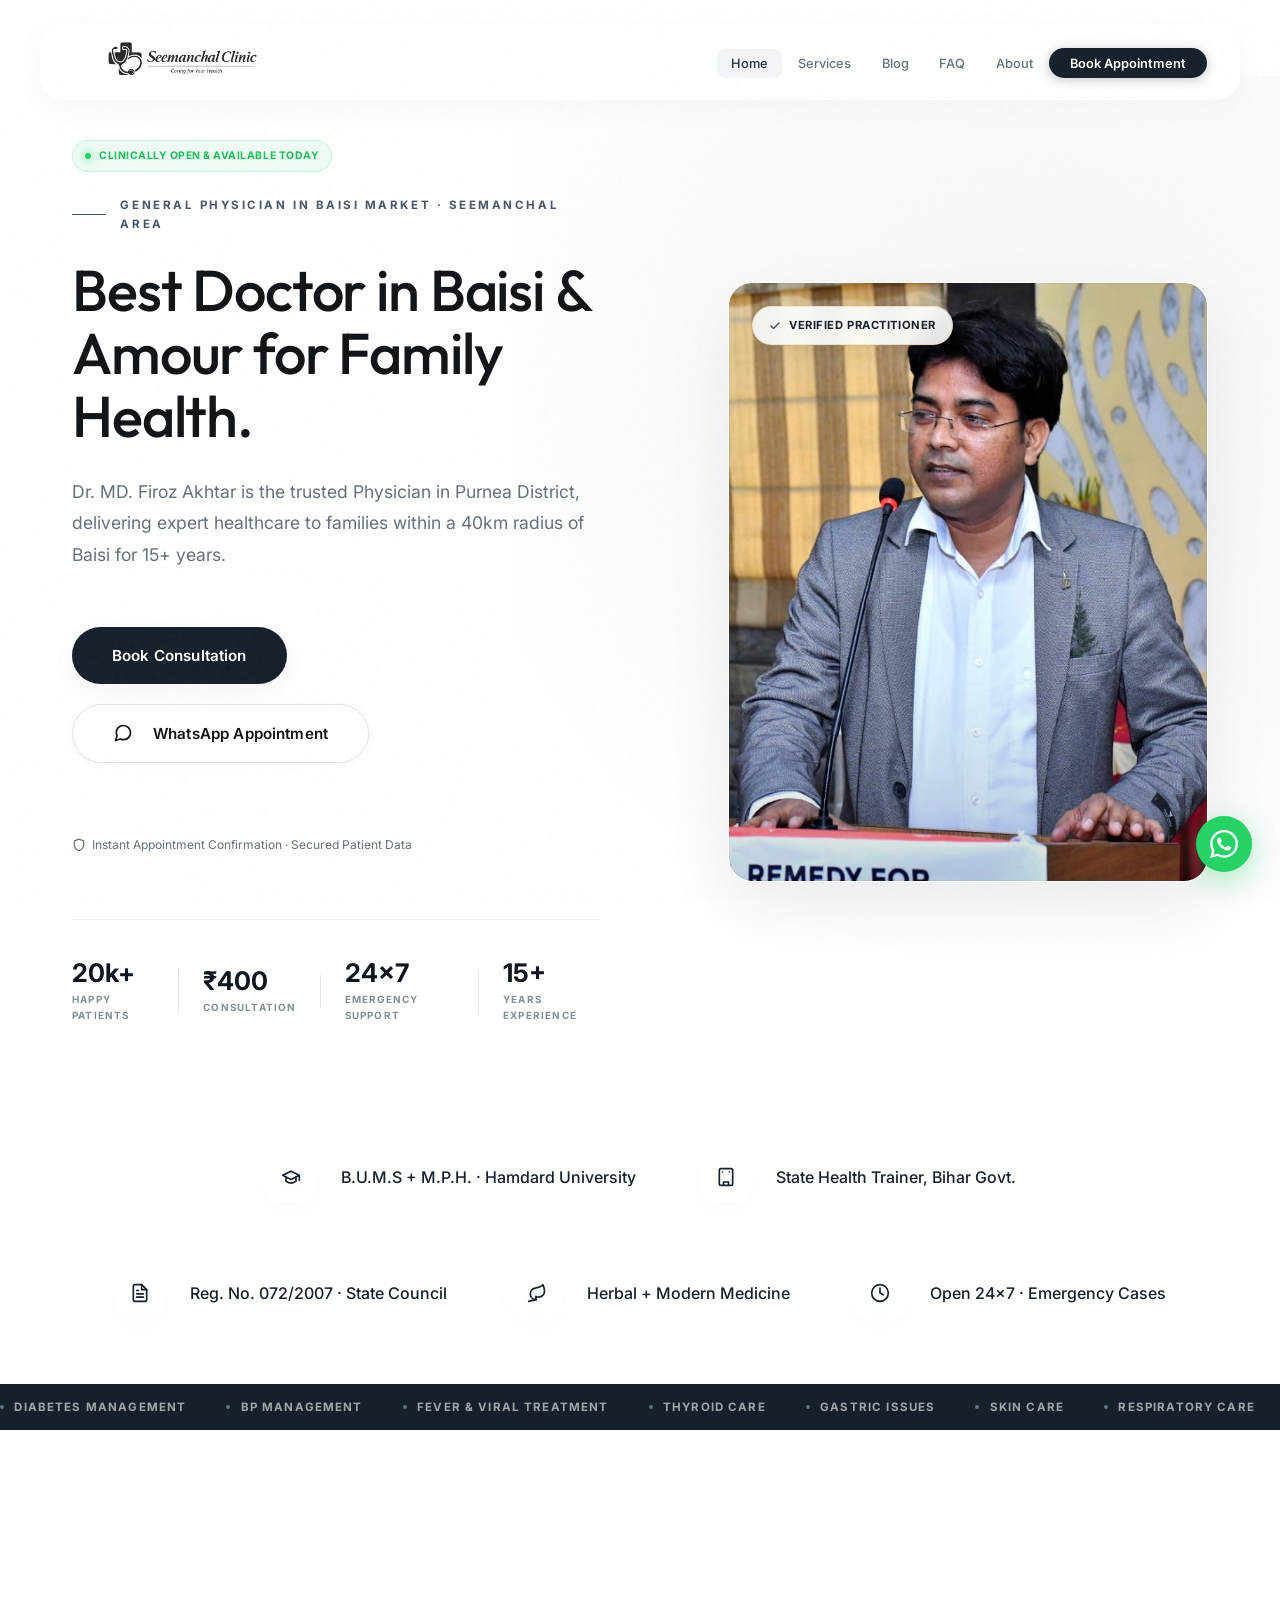
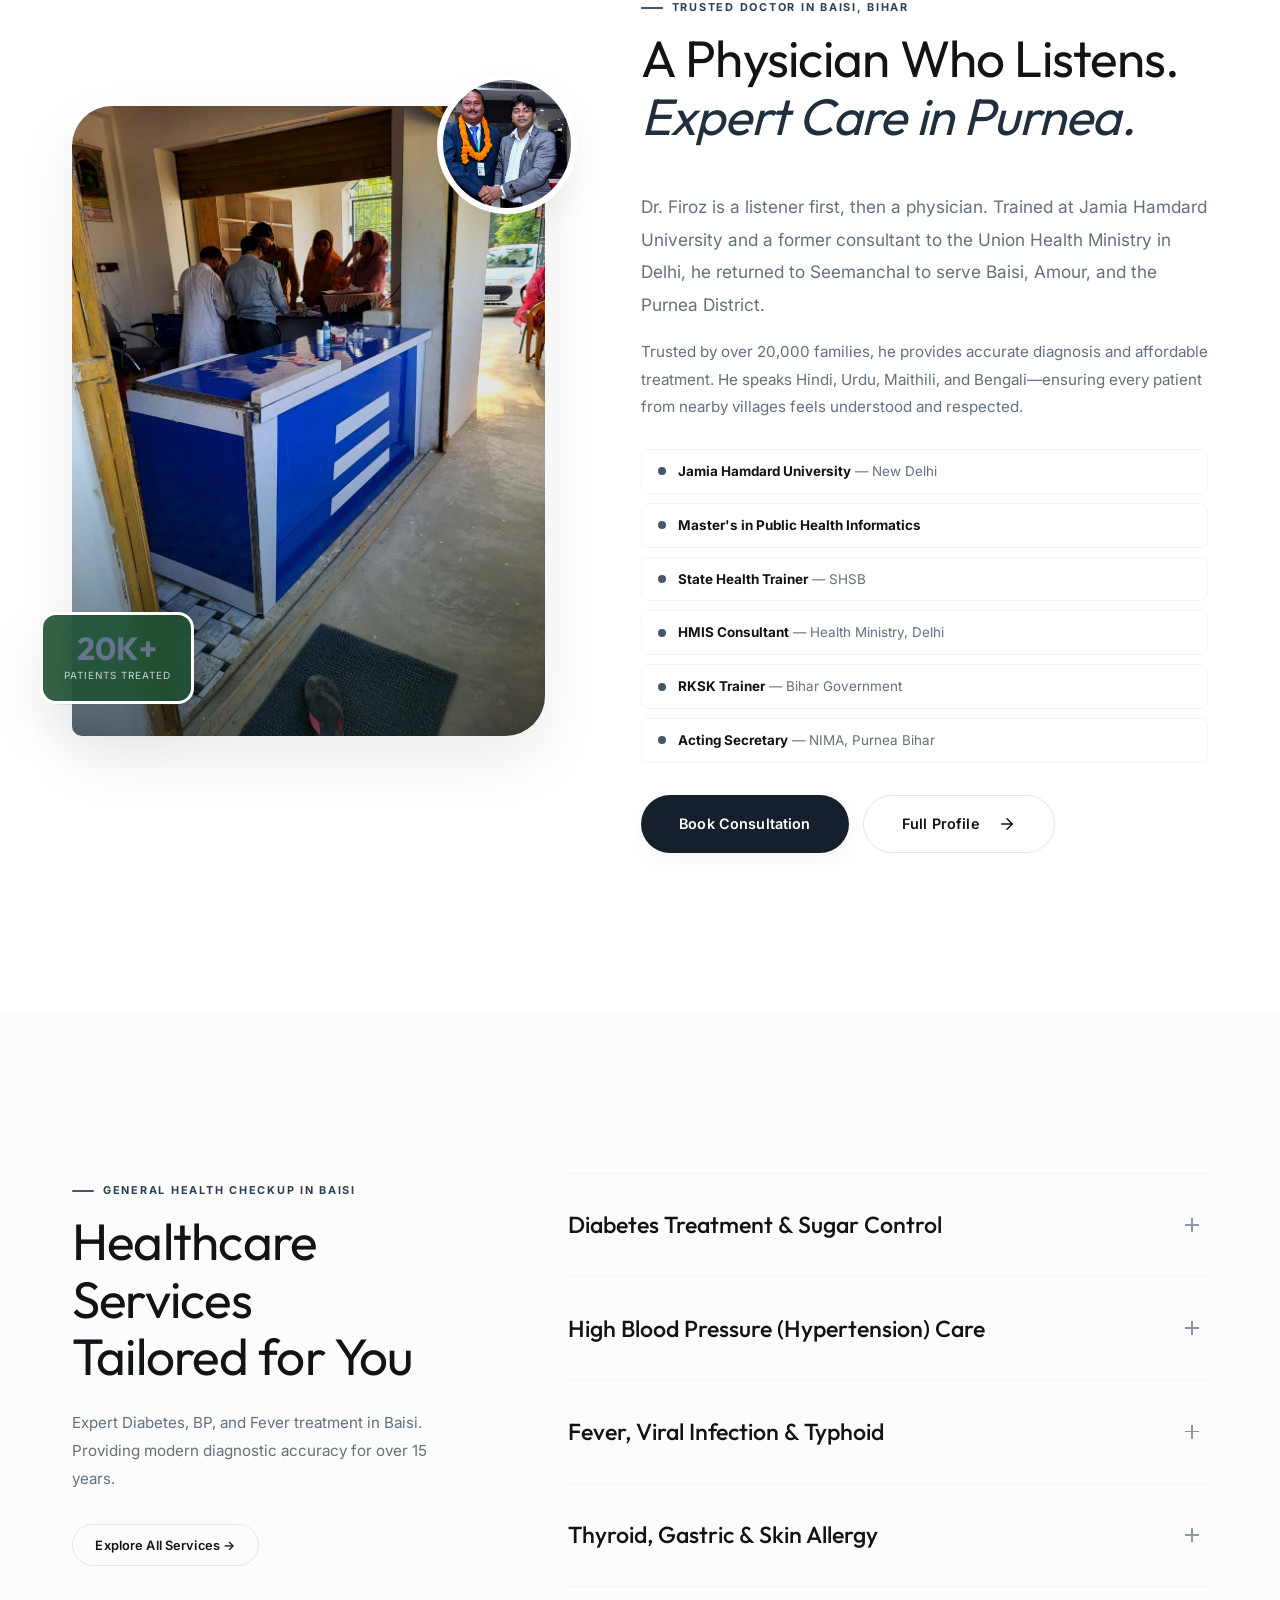
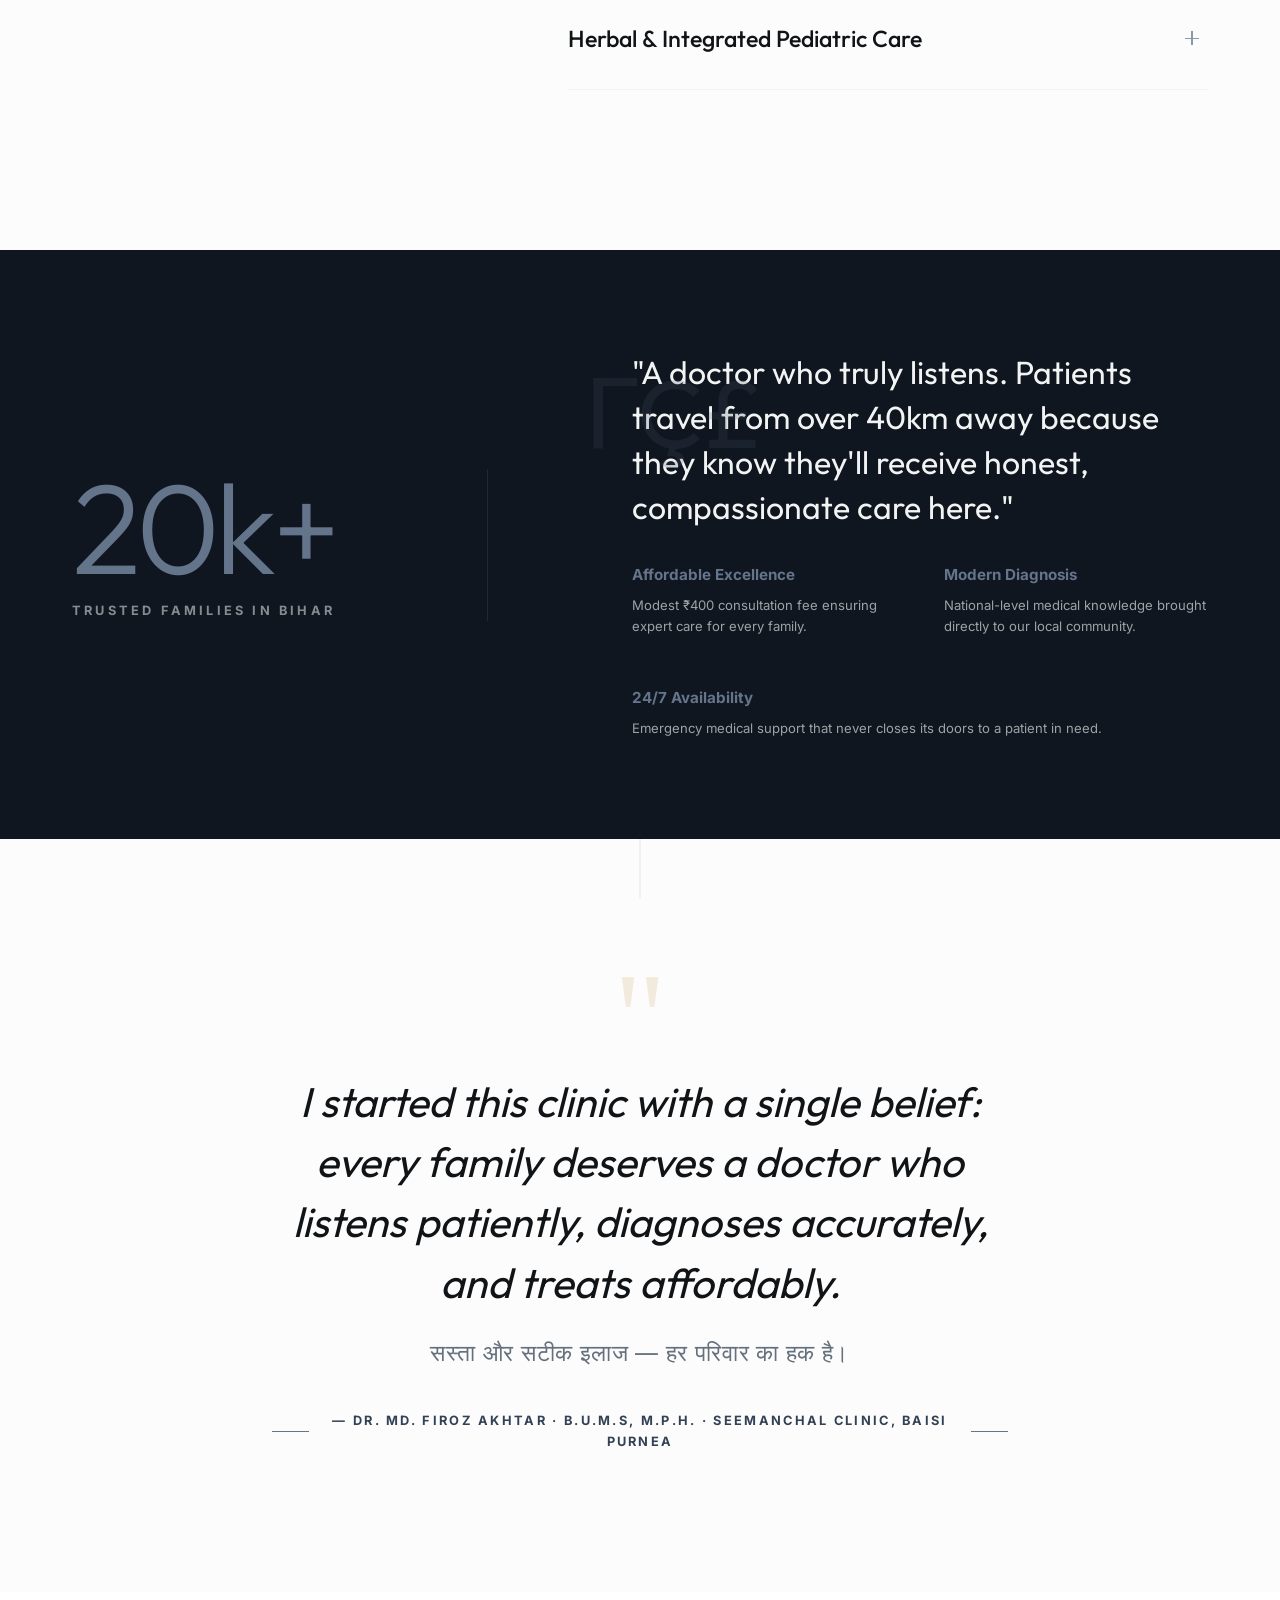
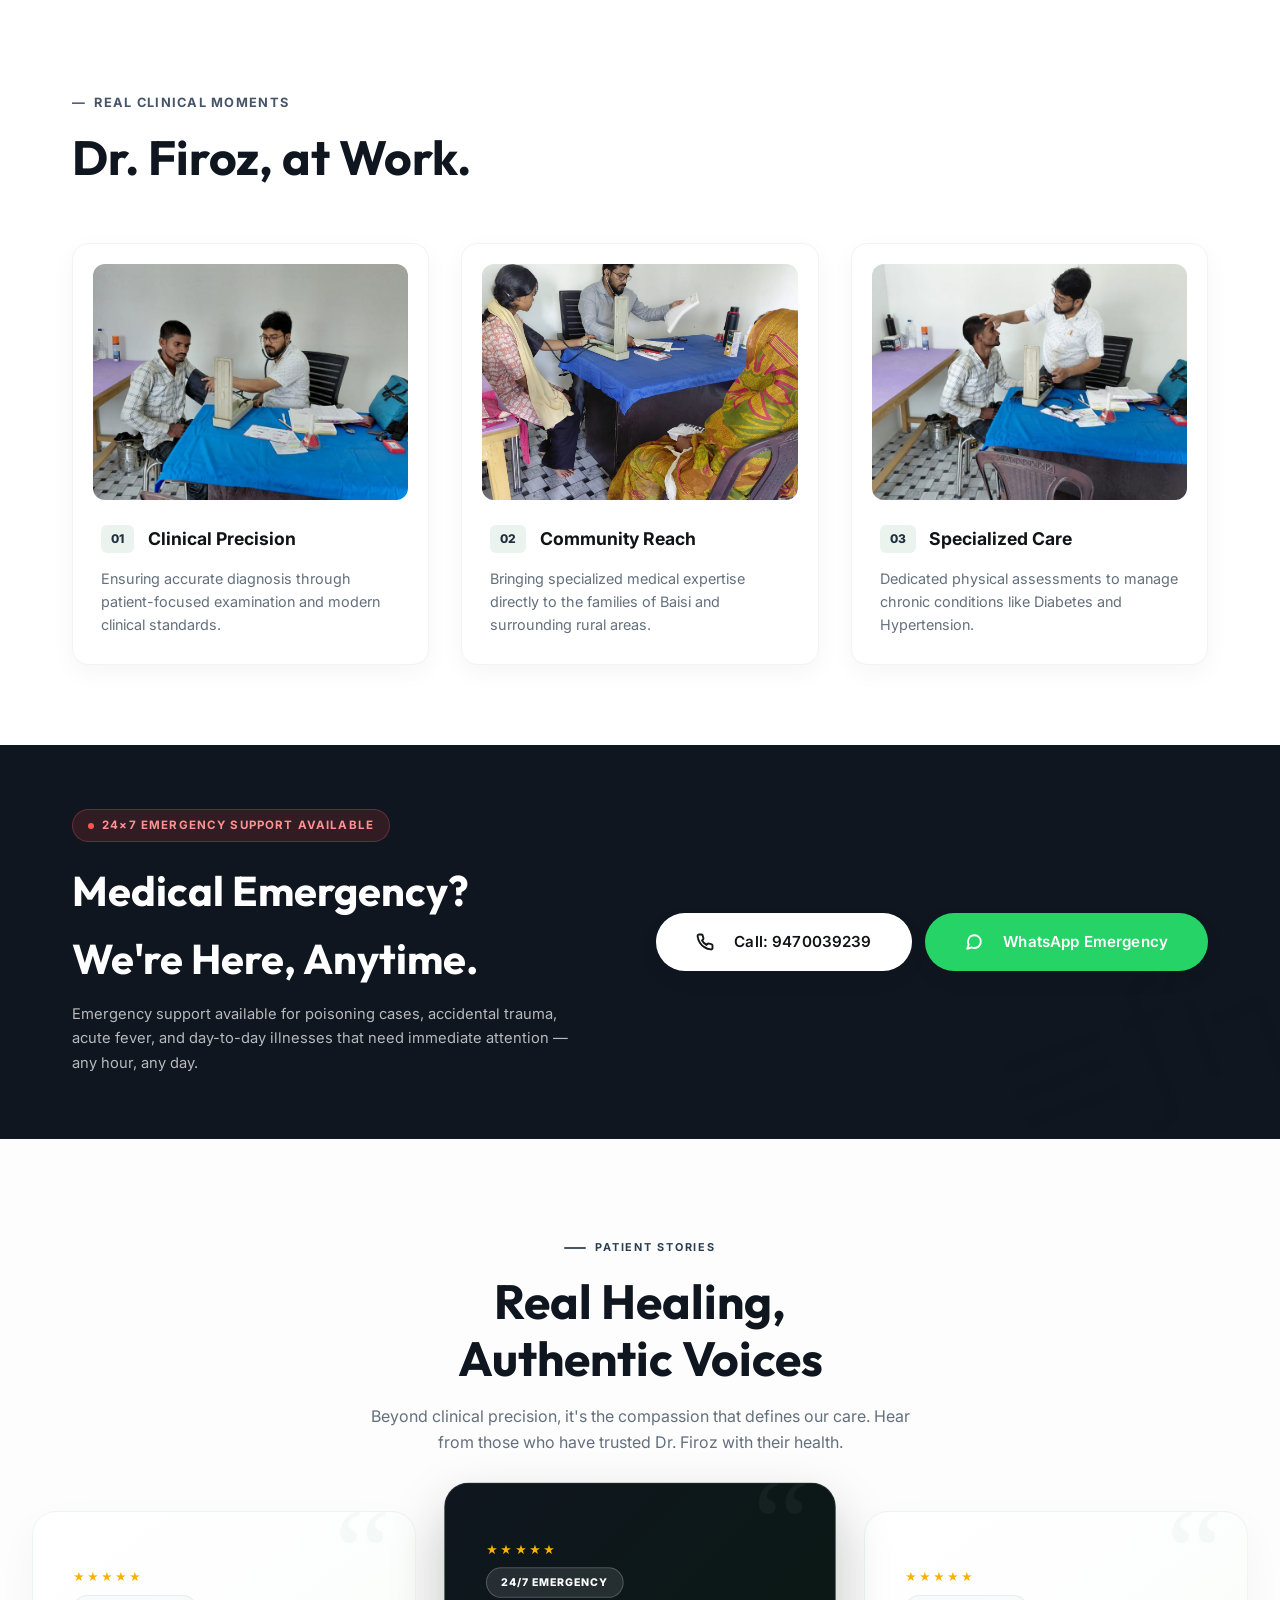
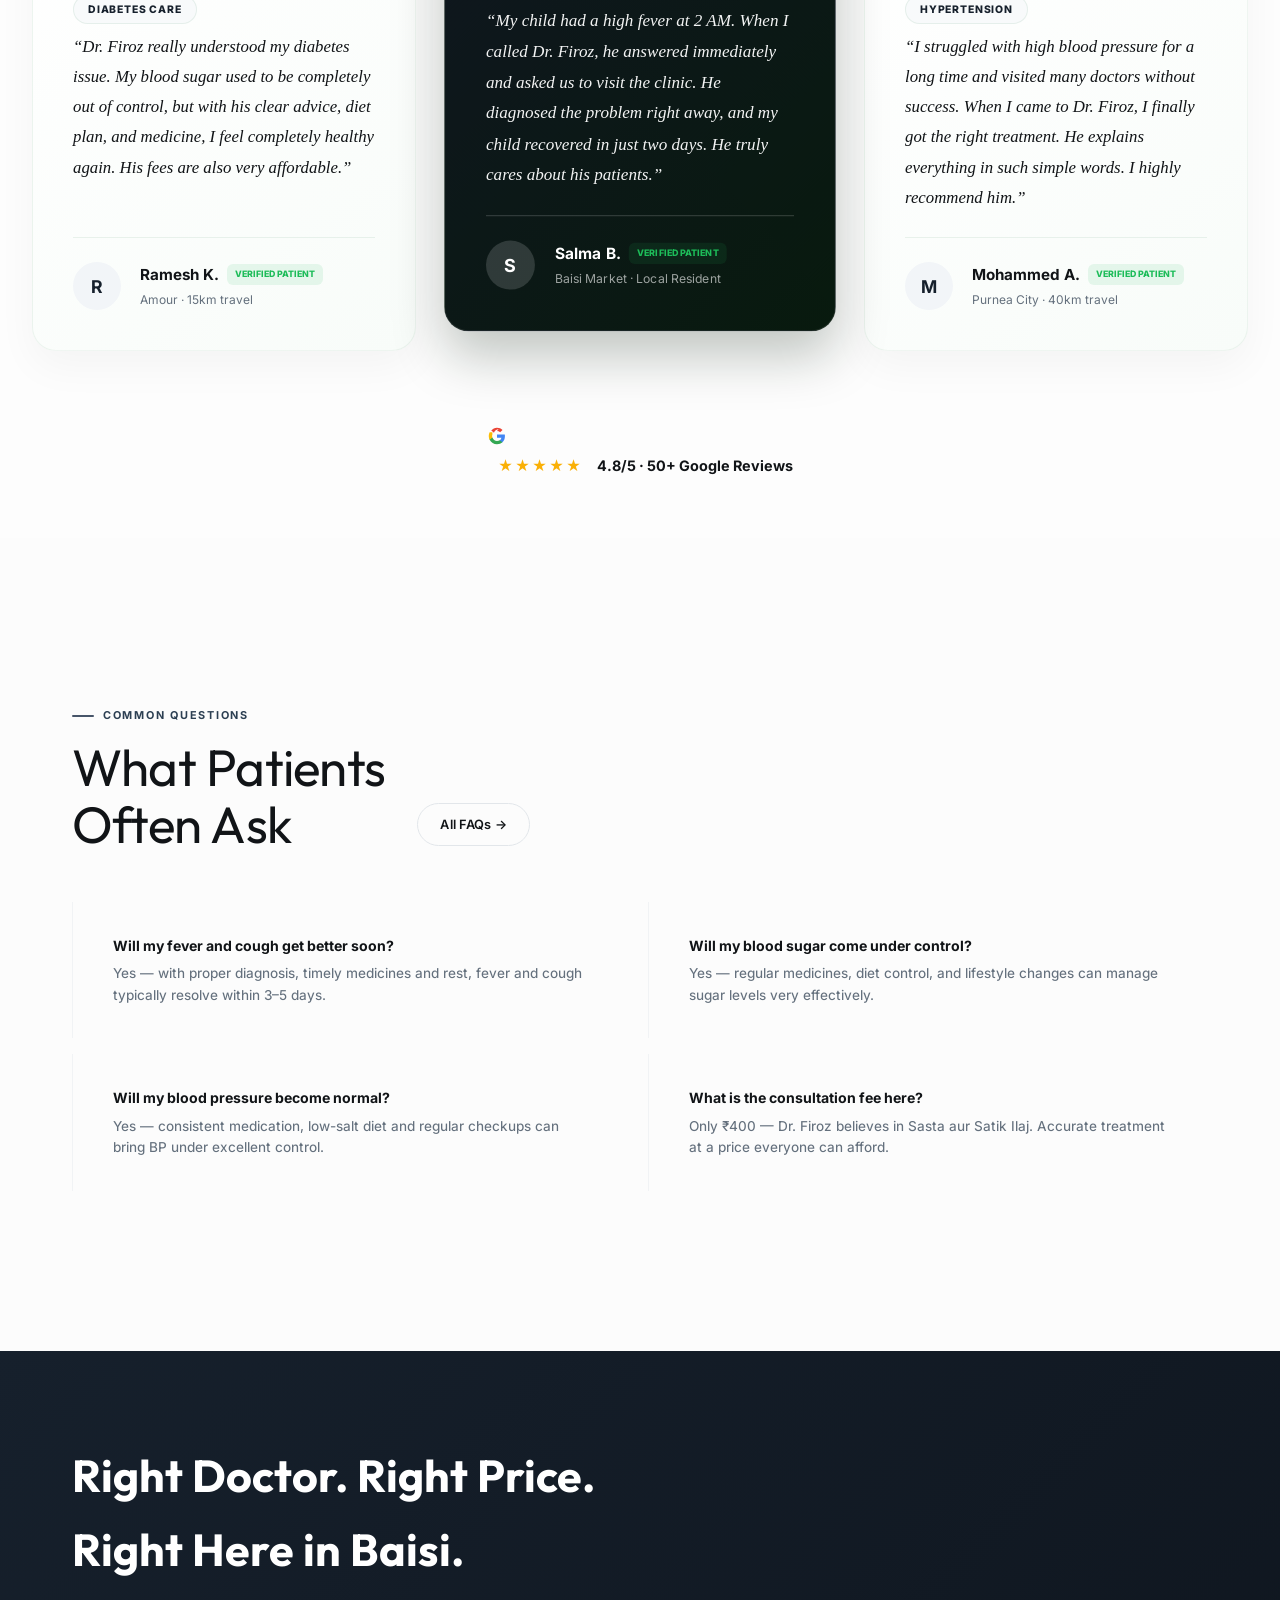
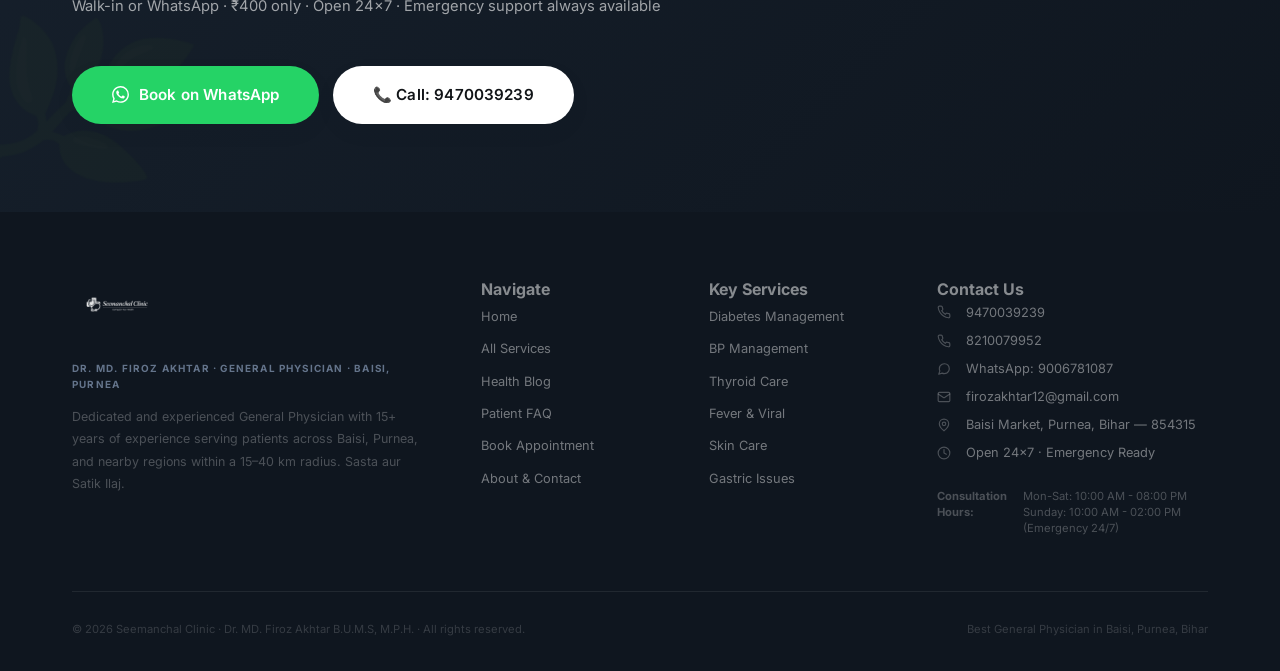
==== commit 37182c92: "feat: integrate new high-authority local SEO blog article for General Physician care in Baisi/Purnia" ====
--- a/index.html
+++ b/index.html
@@ -968,7 +968,24 @@
 </div></div>
 <section class="sec"><div class="wrap">
 <div class="blog-grid">
-  <!-- BLOG 1: DIABETES -->
+  <!-- BLOG 1: GENERAL PHYSICIAN (SEO OPTIMIZED) -->
+  <article class="blog-card sr d1" itemscope itemtype="https://schema.org/BlogPosting">
+    <meta itemprop="author" content="Dr. MD. Firoz Akhtar">
+    <meta itemprop="datePublished" content="2026-05-17">
+    <meta itemprop="publisher" content="Seemanchal Clinic">
+    <div class="blog-img" onclick="openArticle('general-physician-baisi-purnia')" style="cursor:pointer;">
+      <img src="assets/images/firoz.jpeg" alt="Trusted General Physician in Baisi Purnia Bihar — Dr. Firoz Akhtar" loading="lazy">
+      <div class="blog-chip" style="background:var(--white); color:var(--green-900);">General Physician</div>
+    </div>
+    <div class="blog-body">
+      <div class="blog-meta"><span>May 17, 2026</span><div class="blog-meta-sep"></div><span>6 min read</span></div>
+      <h2 itemprop="headline" onclick="openArticle('general-physician-baisi-purnia')" style="cursor:pointer; transition:color 0.2s;" onmouseover="this.style.color='var(--green-700)'" onmouseout="this.style.color='var(--ink)'">Trusted General Physician in Baisi, Purnia: Managing Diabetes, BP & Fevers</h2>
+      <p class="blog-exc" itemprop="description">Looking for a reliable general physician in Bihar? Dr. Md Firoz Akhtar at Seemanchal Clinic offers specialized care for diabetes, hypertension, and fever management.</p>
+      <a href="#article-general-physician-baisi-purnia" class="blog-read-btn" onclick="openArticle('general-physician-baisi-purnia')">Read Article →</a>
+    </div>
+  </article>
+
+  <!-- BLOG 2: DIABETES -->
   <article class="blog-card sr d1" itemscope itemtype="https://schema.org/BlogPosting">
     <meta itemprop="author" content="Dr. MD. Firoz Akhtar">
     <meta itemprop="datePublished" content="2026-05-10">
--- a/assets/css/style.css
+++ b/assets/css/style.css
@@ -46,8 +46,8 @@
   --side-pad-mob: 1.5rem;
 }
 *,*::before,*::after{box-sizing:border-box;margin:0;padding:0;}
-html{scroll-behavior:smooth;font-size:16px;-webkit-font-smoothing:antialiased;overflow-x:hidden;}
-body{font-family:var(--ff-b);background:var(--cream);color:var(--ink);line-height:1.65;overflow-x:hidden;width:100%;position:relative;}
+html{scroll-behavior:smooth;font-size:16px;-webkit-font-smoothing:antialiased;overflow-x:clip;}
+body{font-family:var(--ff-b);background:var(--cream);color:var(--ink);line-height:1.65;overflow-x:clip;width:100%;position:relative;}
 
 /* Premium Global Scrollbar */
 @media(min-width: 901px) {
@@ -77,7 +77,7 @@
 /* ΓòÉΓòÉΓòÉ PAGE SYSTEM ΓòÉΓòÉΓòÉ */
 .page{display:none;}
 .page.active{display:block;animation:pgIn .45s var(--ease) both;}
-@keyframes pgIn{from{opacity:0;transform:translateY(12px)}to{opacity:1;transform:translateY(0)}}
+@keyframes pgIn{from{opacity:0;transform:translateY(12px)}to{opacity:1;transform:none}}
 
 /* ΓòÉΓòÉΓòÉ SCROLL REVEAL ΓòÉΓòÉΓòÉ */
 .sr{opacity:0;transform:translateY(16px);transition:opacity 1.2s var(--ease),transform 1.2s var(--ease);}
--- a/assets/css/style.css
+++ b/assets/css/style.css
@@ -46,8 +46,8 @@
   --side-pad-mob: 1.5rem;
 }
 *,*::before,*::after{box-sizing:border-box;margin:0;padding:0;}
-html{scroll-behavior:smooth;font-size:16px;-webkit-font-smoothing:antialiased;overflow-x:hidden;}
-body{font-family:var(--ff-b);background:var(--cream);color:var(--ink);line-height:1.65;overflow-x:hidden;width:100%;position:relative;}
+html{scroll-behavior:smooth;font-size:16px;-webkit-font-smoothing:antialiased;overflow-x:clip;}
+body{font-family:var(--ff-b);background:var(--cream);color:var(--ink);line-height:1.65;overflow-x:clip;width:100%;position:relative;}
 
 /* Premium Global Scrollbar */
 @media(min-width: 901px) {
@@ -77,7 +77,7 @@
 /* ΓòÉΓòÉΓòÉ PAGE SYSTEM ΓòÉΓòÉΓòÉ */
 .page{display:none;}
 .page.active{display:block;animation:pgIn .45s var(--ease) both;}
-@keyframes pgIn{from{opacity:0;transform:translateY(12px)}to{opacity:1;transform:translateY(0)}}
+@keyframes pgIn{from{opacity:0;transform:translateY(12px)}to{opacity:1;transform:none}}
 
 /* ΓòÉΓòÉΓòÉ SCROLL REVEAL ΓòÉΓòÉΓòÉ */
 .sr{opacity:0;transform:translateY(16px);transition:opacity 1.2s var(--ease),transform 1.2s var(--ease);}
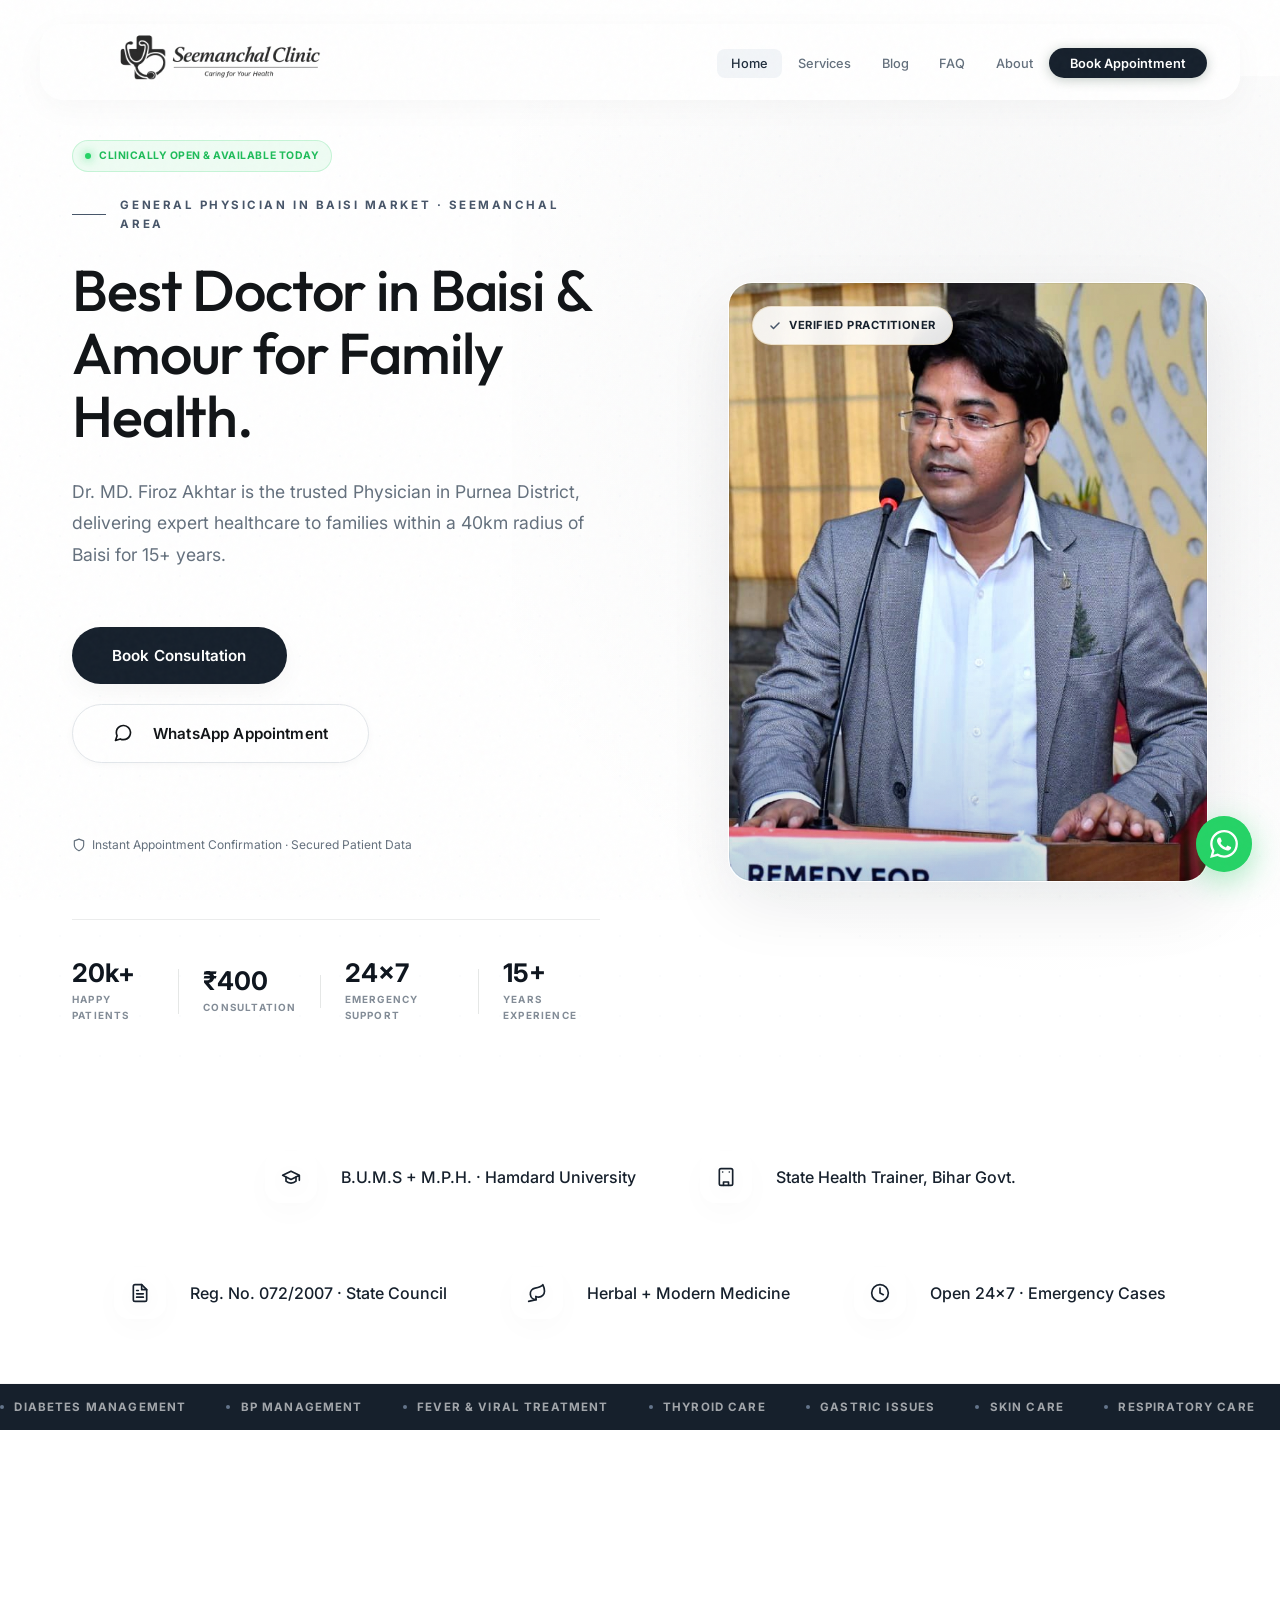
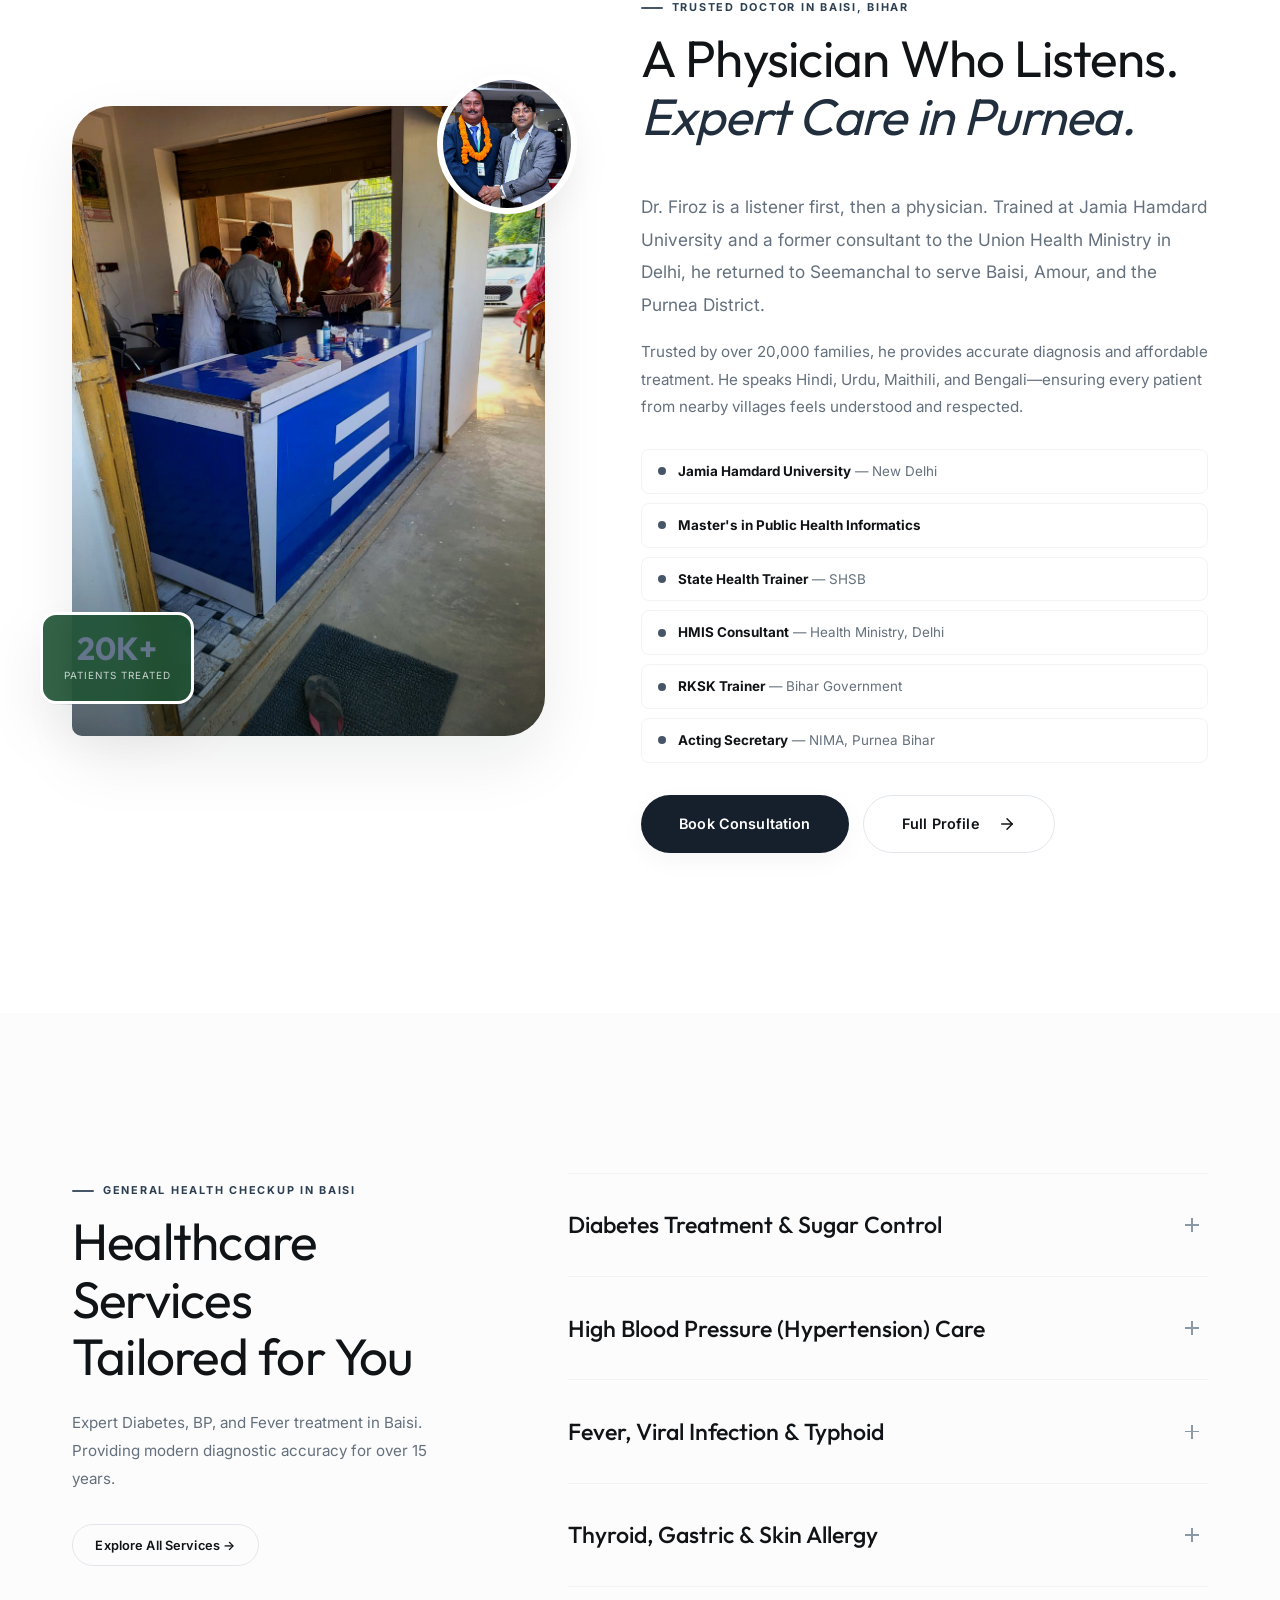
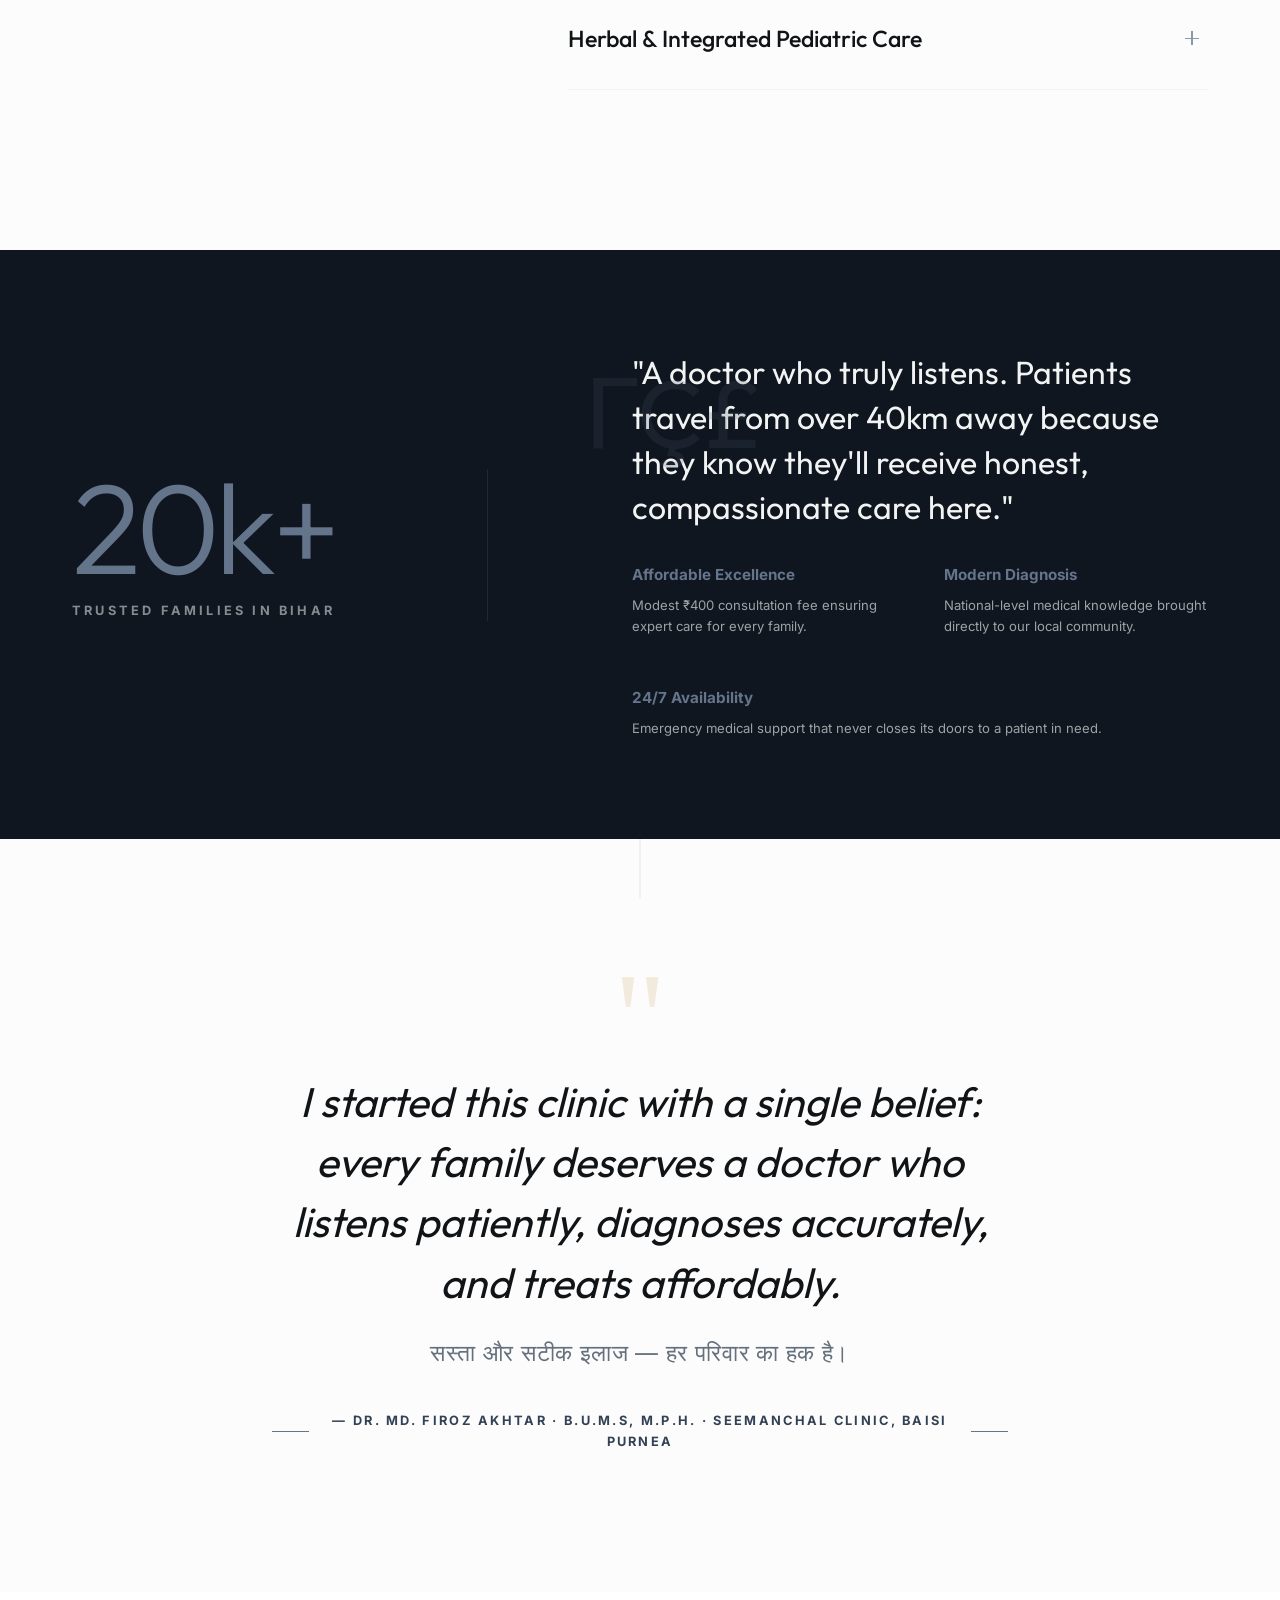
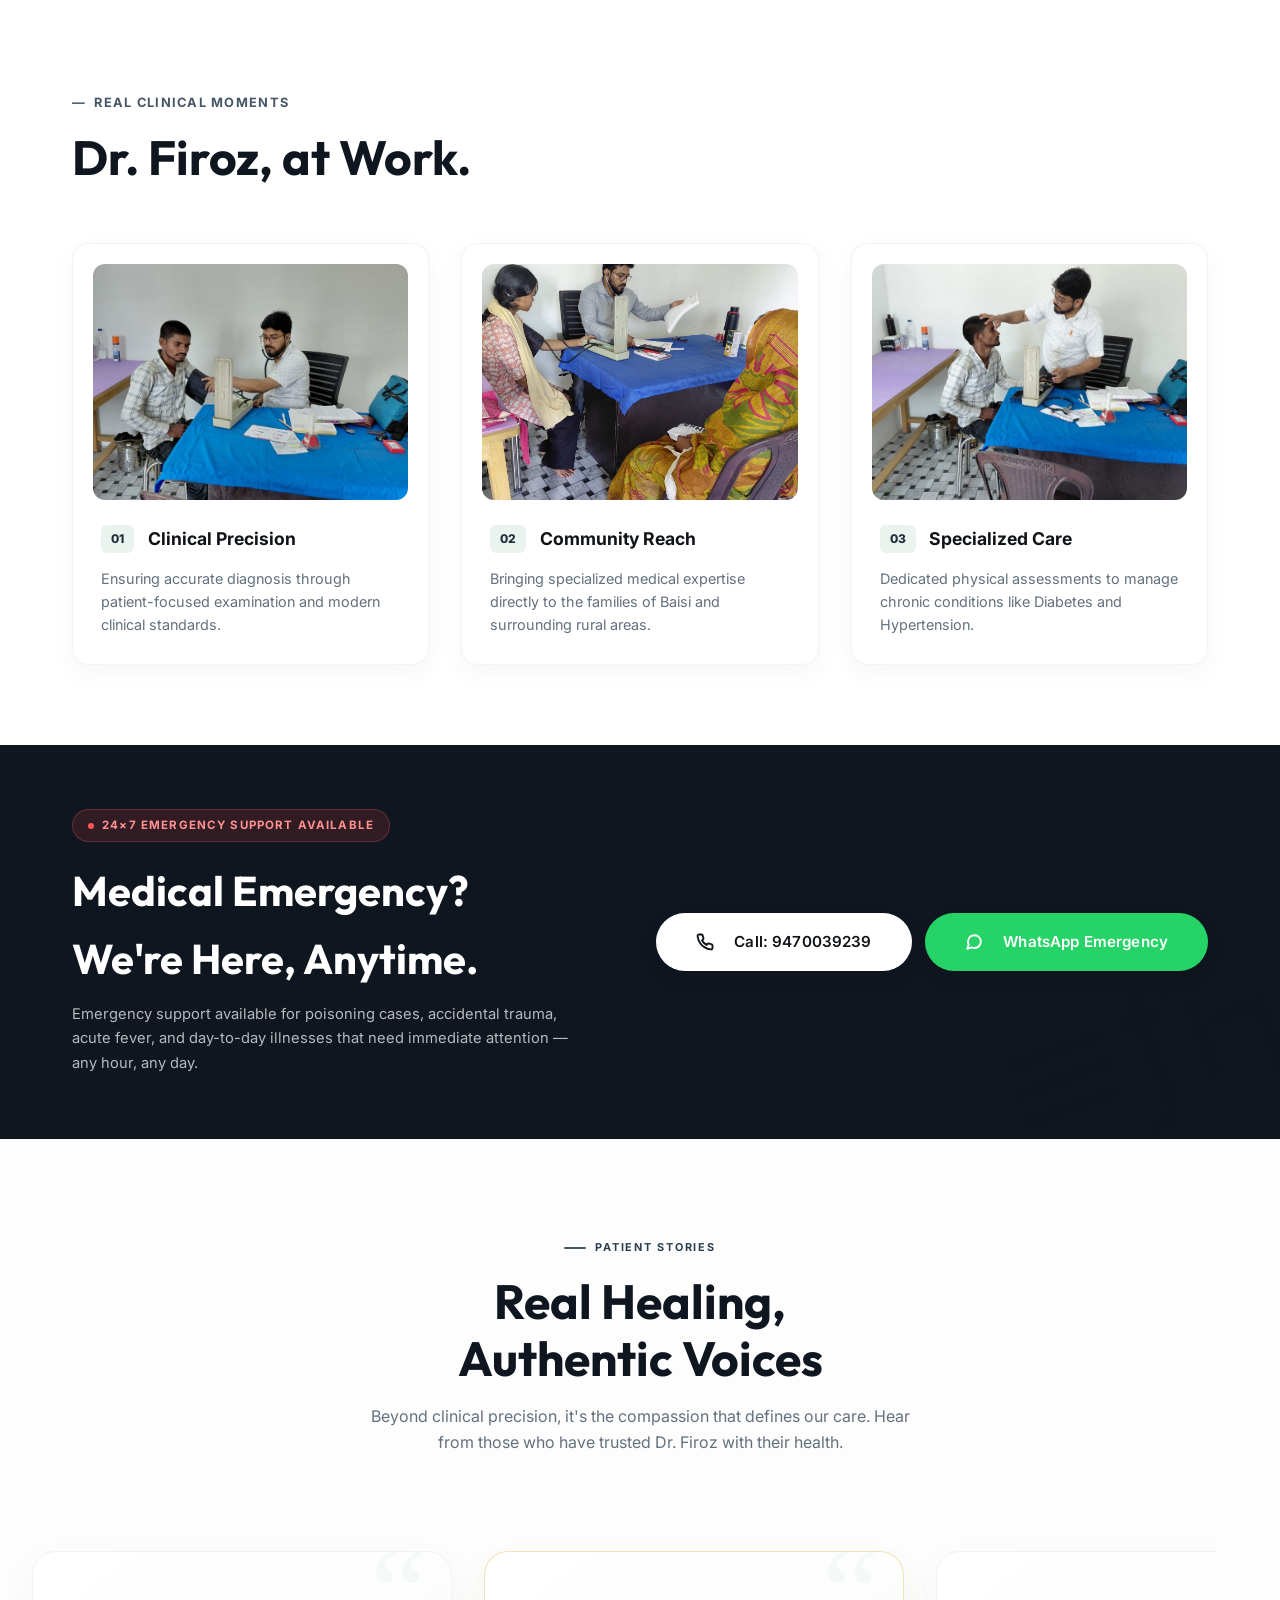
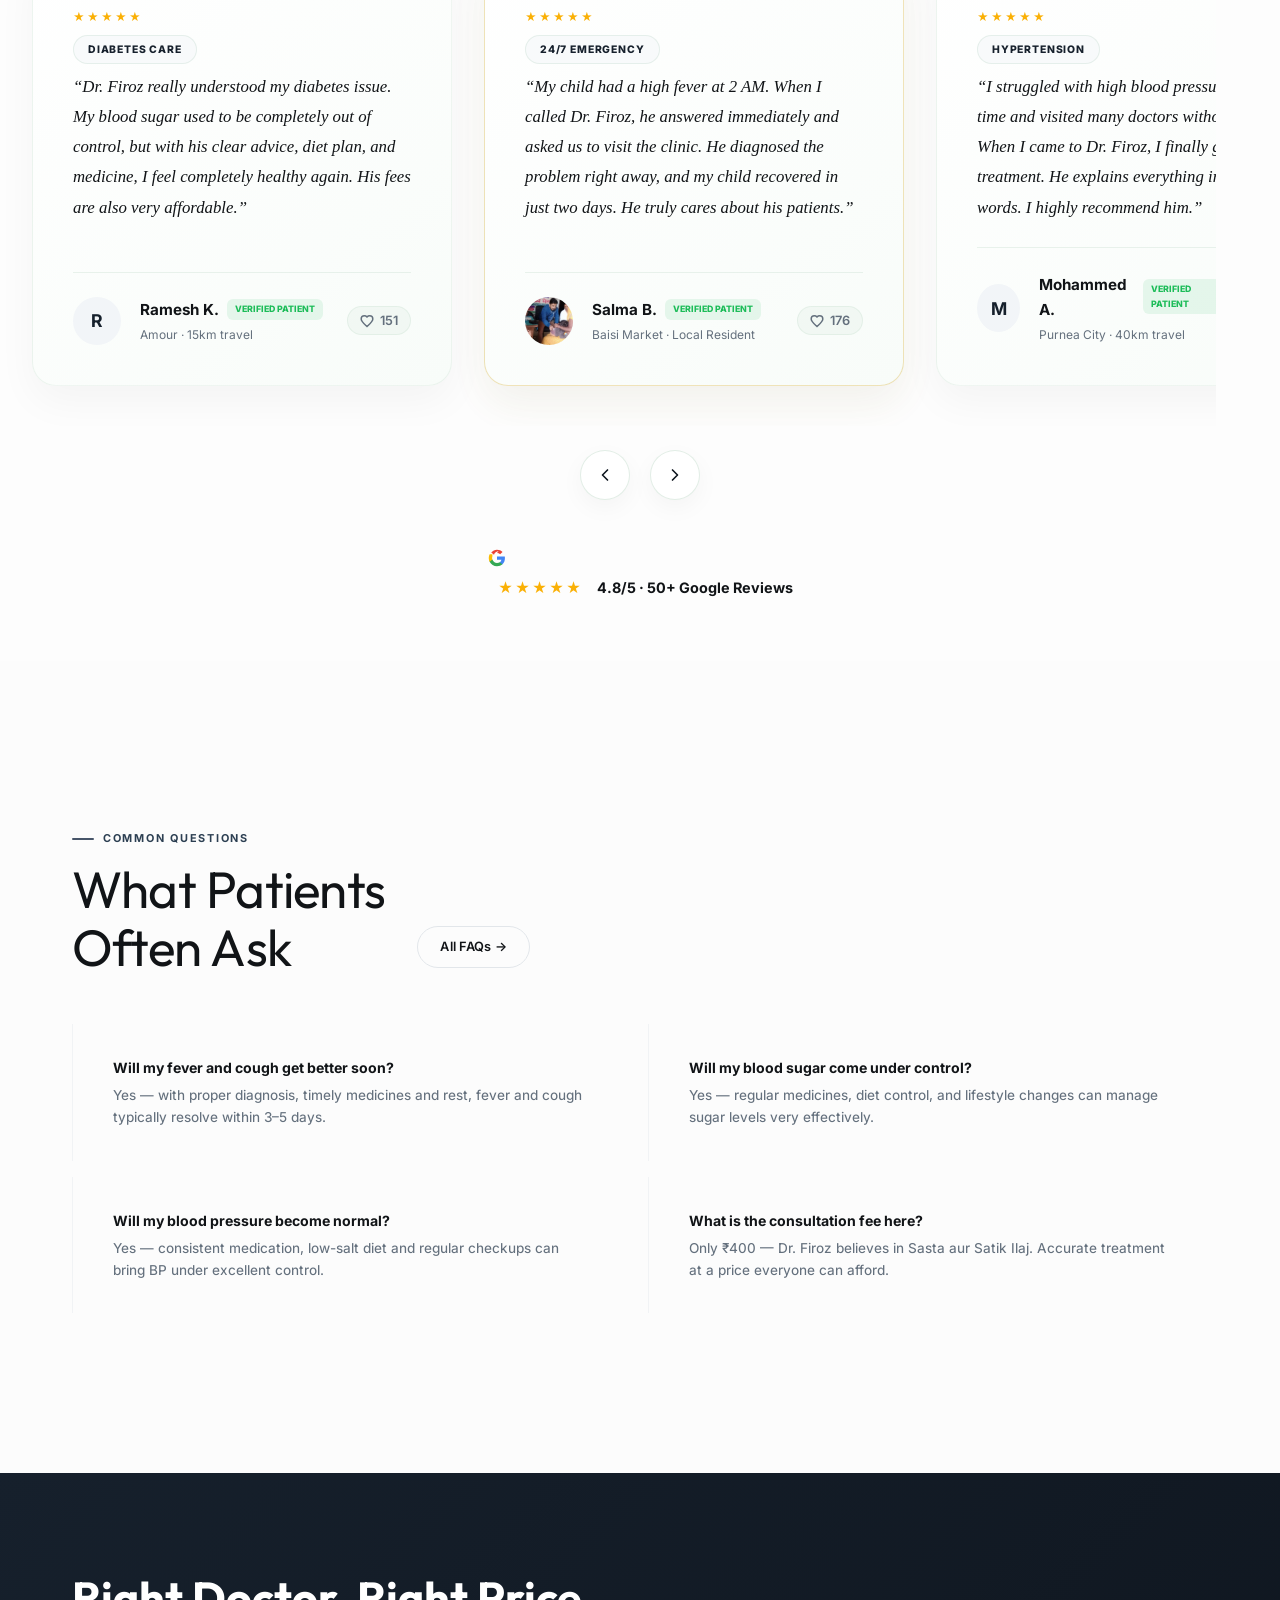
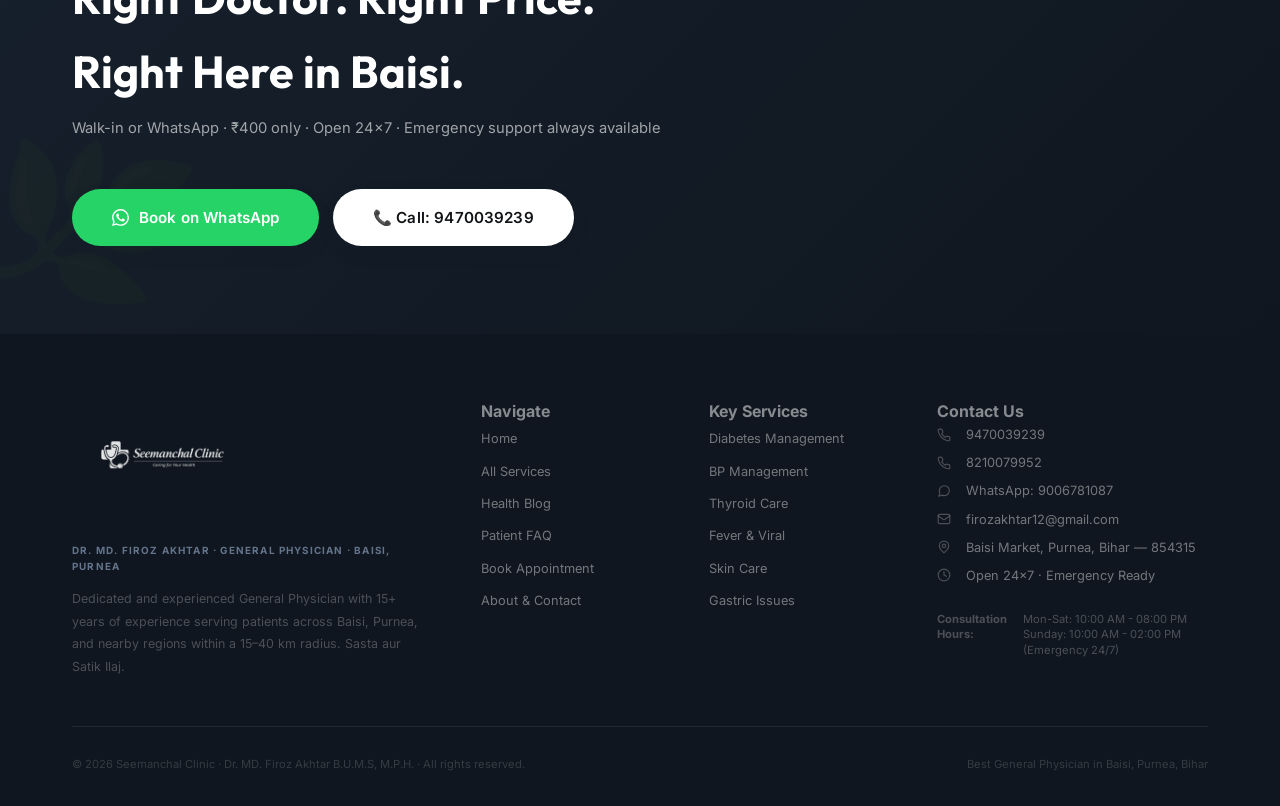
==== commit f9fa25a1: "feat: add real patient clinic photos, optimize mobile logo & review card layout, and implement persi" ====
--- a/index.html
+++ b/index.html
@@ -263,7 +263,7 @@
 <div class="nav-inner">
   <div class="nav-logo" onclick="go('home')">
     <div class="nav-logo-img">
-      <img src="assets/images/logo.png" alt="Seemanchal Clinic Logo" style="height: 145px; width: auto;" loading="lazy">
+      <img src="assets/images/logo.png" alt="Seemanchal Clinic Logo" style="height: 195px; width: auto;" loading="lazy">
     </div>
   </div>
   <ul class="nav-links">
@@ -282,7 +282,7 @@
 <div class="mob-nav" id="mobNav">
   <div class="mob-nav-header">
     <div class="mob-nav-logo" onclick="go('home');toggleMob()">
-      <img src="assets/images/logo.png" alt="Seemanchal Clinic" style="height:110px;width:auto;margin:-20px 0;filter:brightness(0) opacity(0.85);" loading="lazy">
+      <img src="assets/images/logo.png" alt="Seemanchal Clinic" style="height: 150px; width: auto; margin: -25px 0; filter: brightness(0) opacity(0.85);" loading="lazy">
     </div>
     <button class="mob-close" onclick="toggleMob()" aria-label="Close menu">
       <svg width="20" height="20" viewBox="0 0 24 24" fill="none" stroke="currentColor" stroke-width="2.5" stroke-linecap="round" stroke-linejoin="round"><line x1="18" y1="6" x2="6" y2="18"/><line x1="6" y1="6" x2="18" y2="18"/></svg>
@@ -722,6 +722,10 @@
                 <div class="testi-aura-name">Ramesh K. <span class="v-badge">VERIFIED PATIENT</span></div>
                 <div class="testi-aura-loc">Amour · 15km travel</div>
               </div>
+              <button class="testi-like-btn" data-like-id="testi-1" onclick="toggleLike(this, 'testi-1')" aria-label="Like testimonial">
+                <svg class="heart-icon" viewBox="0 0 24 24"><path d="M12 21.35l-1.45-1.32C5.4 15.36 2 12.28 2 8.5 2 5.42 4.42 3 7.5 3c1.74 0 3.41.81 4.5 2.09C13.09 3.81 14.76 3 16.5 3 19.58 3 22 5.42 22 8.5c0 3.78-3.4 6.86-8.55 11.54L12 21.35z"/></svg>
+                <span class="like-count">150</span>
+              </button>
             </div>
           </div>
         </div>
@@ -734,11 +738,15 @@
             <div class="testi-aura-tag emergency">24/7 EMERGENCY</div>
             <p class="testi-aura-text">“My child had a high fever at 2 AM. When I called Dr. Firoz, he answered immediately and asked us to visit the clinic. He diagnosed the problem right away, and my child recovered in just two days. He truly cares about his patients.”</p>
             <div class="testi-aura-user">
-              <div class="testi-aura-avatar">S</div>
+              <div class="testi-aura-avatar"><img src="assets/images/salma.jpg" alt="Salma B." loading="lazy"></div>
               <div class="testi-aura-info">
                 <div class="testi-aura-name">Salma B. <span class="v-badge">VERIFIED PATIENT</span></div>
                 <div class="testi-aura-loc">Baisi Market · Local Resident</div>
               </div>
+              <button class="testi-like-btn" data-like-id="testi-2" onclick="toggleLike(this, 'testi-2')" aria-label="Like testimonial">
+                <svg class="heart-icon" viewBox="0 0 24 24"><path d="M12 21.35l-1.45-1.32C5.4 15.36 2 12.28 2 8.5 2 5.42 4.42 3 7.5 3c1.74 0 3.41.81 4.5 2.09C13.09 3.81 14.76 3 16.5 3 19.58 3 22 5.42 22 8.5c0 3.78-3.4 6.86-8.55 11.54L12 21.35z"/></svg>
+                <span class="like-count">150</span>
+              </button>
             </div>
           </div>
         </div>
@@ -756,6 +764,94 @@
                 <div class="testi-aura-name">Mohammed A. <span class="v-badge">VERIFIED PATIENT</span></div>
                 <div class="testi-aura-loc">Purnea City · 40km travel</div>
               </div>
+              <button class="testi-like-btn" data-like-id="testi-3" onclick="toggleLike(this, 'testi-3')" aria-label="Like testimonial">
+                <svg class="heart-icon" viewBox="0 0 24 24"><path d="M12 21.35l-1.45-1.32C5.4 15.36 2 12.28 2 8.5 2 5.42 4.42 3 7.5 3c1.74 0 3.41.81 4.5 2.09C13.09 3.81 14.76 3 16.5 3 19.58 3 22 5.42 22 8.5c0 3.78-3.4 6.86-8.55 11.54L12 21.35z"/></svg>
+                <span class="like-count">150</span>
+              </button>
+            </div>
+          </div>
+        </div>
+
+        <!-- CARD 4 -->
+        <div class="testi-aura-card">
+          <span class="quote-icon">“</span>
+          <div class="testi-aura-content">
+            <div class="testi-aura-stars">★★★★★</div>
+            <div class="testi-aura-tag">FEVER CARE</div>
+            <p class="testi-aura-text">“Mujhe chest pain, stomach pain aur fever ki problem thi. Dr. Firoz ne bohot achhe se check kiya aur bilkul sahi medicines di. Do-teen din me hi main bilkul theek ho gayi. Bohot hi caring aur achhe doctor hain.”</p>
+            <div class="testi-aura-user">
+              <div class="testi-aura-avatar"><img src="assets/images/nidhi.jpg" alt="Nidhi Singh" loading="lazy"></div>
+              <div class="testi-aura-info">
+                <div class="testi-aura-name">Nidhi Singh <span class="v-badge">VERIFIED PATIENT</span></div>
+                <div class="testi-aura-loc">Baisi · Local Resident</div>
+              </div>
+              <button class="testi-like-btn" data-like-id="testi-4" onclick="toggleLike(this, 'testi-4')" aria-label="Like testimonial">
+                <svg class="heart-icon" viewBox="0 0 24 24"><path d="M12 21.35l-1.45-1.32C5.4 15.36 2 12.28 2 8.5 2 5.42 4.42 3 7.5 3c1.74 0 3.41.81 4.5 2.09C13.09 3.81 14.76 3 16.5 3 19.58 3 22 5.42 22 8.5c0 3.78-3.4 6.86-8.55 11.54L12 21.35z"/></svg>
+                <span class="like-count">150</span>
+              </button>
+            </div>
+          </div>
+        </div>
+
+        <!-- CARD 5 -->
+        <div class="testi-aura-card">
+          <span class="quote-icon">“</span>
+          <div class="testi-aura-content">
+            <div class="testi-aura-stars">★★★★★</div>
+            <div class="testi-aura-tag">HEART HEALTH</div>
+            <p class="testi-aura-text">“Chest discomfort aur teji se heartbeat chalne ki pareshani thi. Dr. Firoz ne bimari ke baare me bohot aasan language me samjhaya aur sahi ilaaj kiya. Ab main bilkul fit hoon, aur yahan ki fees bhi bohot affordable hai.”</p>
+            <div class="testi-aura-user">
+              <div class="testi-aura-avatar"><img src="assets/images/afroz.jpg" alt="Md. Afroz Alam" loading="lazy"></div>
+              <div class="testi-aura-info">
+                <div class="testi-aura-name">Md. Afroz Alam <span class="v-badge">VERIFIED PATIENT</span></div>
+                <div class="testi-aura-loc">Dagarwa · 12km travel</div>
+              </div>
+              <button class="testi-like-btn" data-like-id="testi-5" onclick="toggleLike(this, 'testi-5')" aria-label="Like testimonial">
+                <svg class="heart-icon" viewBox="0 0 24 24"><path d="M12 21.35l-1.45-1.32C5.4 15.36 2 12.28 2 8.5 2 5.42 4.42 3 7.5 3c1.74 0 3.41.81 4.5 2.09C13.09 3.81 14.76 3 16.5 3 19.58 3 22 5.42 22 8.5c0 3.78-3.4 6.86-8.55 11.54L12 21.35z"/></svg>
+                <span class="like-count">150</span>
+              </button>
+            </div>
+          </div>
+        </div>
+
+        <!-- CARD 6 -->
+        <div class="testi-aura-card">
+          <span class="quote-icon">“</span>
+          <div class="testi-aura-content">
+            <div class="testi-aura-stars">★★★★★</div>
+            <div class="testi-aura-tag">PATIENT CARE</div>
+            <p class="testi-aura-text">“Maine apne personal health issues ke liye Dr. Firoz se consult kiya. Doctor saheb ne bohot patient-friendly way me meri pareshani suni aur achha guidance diya. Treatment aur clinic ki services se main bohot satisfied hoon.”</p>
+            <div class="testi-aura-user">
+              <div class="testi-aura-avatar">A</div>
+              <div class="testi-aura-info">
+                <div class="testi-aura-name">Amit Kumar <span class="v-badge">VERIFIED PATIENT</span></div>
+                <div class="testi-aura-loc">Purnia · 40km travel</div>
+              </div>
+              <button class="testi-like-btn" data-like-id="testi-6" onclick="toggleLike(this, 'testi-6')" aria-label="Like testimonial">
+                <svg class="heart-icon" viewBox="0 0 24 24"><path d="M12 21.35l-1.45-1.32C5.4 15.36 2 12.28 2 8.5 2 5.42 4.42 3 7.5 3c1.74 0 3.41.81 4.5 2.09C13.09 3.81 14.76 3 16.5 3 19.58 3 22 5.42 22 8.5c0 3.78-3.4 6.86-8.55 11.54L12 21.35z"/></svg>
+                <span class="like-count">150</span>
+              </button>
+            </div>
+          </div>
+        </div>
+
+        <!-- CARD 7 -->
+        <div class="testi-aura-card">
+          <span class="quote-icon">“</span>
+          <div class="testi-aura-content">
+            <div class="testi-aura-stars">★★★★★</div>
+            <div class="testi-aura-tag">CLINIC EXPERIENCE</div>
+            <p class="testi-aura-text">“Humare area ka sabse badhiya clinic hai. Dr. Firoz har ek patient ko pura time dete hain aur yahan ke staff ka behaviour bhi bohot achha hai. Emergency aur first-aid ka ilaaj bhi turant mil jata hai.”</p>
+            <div class="testi-aura-user">
+              <div class="testi-aura-avatar">R</div>
+              <div class="testi-aura-info">
+                <div class="testi-aura-name">Rekha Devi <span class="v-badge">VERIFIED PATIENT</span></div>
+                <div class="testi-aura-loc">Baisi · Local Resident</div>
+              </div>
+              <button class="testi-like-btn" data-like-id="testi-7" onclick="toggleLike(this, 'testi-7')" aria-label="Like testimonial">
+                <svg class="heart-icon" viewBox="0 0 24 24"><path d="M12 21.35l-1.45-1.32C5.4 15.36 2 12.28 2 8.5 2 5.42 4.42 3 7.5 3c1.74 0 3.41.81 4.5 2.09C13.09 3.81 14.76 3 16.5 3 19.58 3 22 5.42 22 8.5c0 3.78-3.4 6.86-8.55 11.54L12 21.35z"/></svg>
+                <span class="like-count">150</span>
+              </button>
             </div>
           </div>
         </div>
@@ -854,8 +950,16 @@
     <div class="svc-block" data-img="1">
       <div class="svc-num">01</div>
       <div class="svc-header">
-        <div class="label">Comprehensive Care</div>
-        <h2 class="h2">General Medicine &<br>Family Health</h2>
+        <div style="display: flex; justify-content: space-between; align-items: flex-start; gap: 1rem; width: 100%;">
+          <div>
+            <div class="label">Comprehensive Care</div>
+            <h2 class="h2">General Medicine &<br>Family Health</h2>
+          </div>
+          <button class="svc-like-btn" data-like-id="svc-1" onclick="toggleLike(this, 'svc-1')" aria-label="Like service">
+            <svg class="heart-icon" viewBox="0 0 24 24"><path d="M12 21.35l-1.45-1.32C5.4 15.36 2 12.28 2 8.5 2 5.42 4.42 3 7.5 3c1.74 0 3.41.81 4.5 2.09C13.09 3.81 14.76 3 16.5 3 19.58 3 22 5.42 22 8.5c0 3.78-3.4 6.86-8.55 11.54L12 21.35z"/></svg>
+            <span class="like-count">150</span>
+          </button>
+        </div>
       </div>
       <div class="svc-detail-card">
         <p>Expert diagnosis and treatment for everyday illnesses, ensuring your family stays healthy through every season. We combine 15+ years of clinical experience with a patient-first philosophy.</p>
@@ -878,8 +982,16 @@
     <div class="svc-block" data-img="2">
       <div class="svc-num">02</div>
       <div class="svc-header">
-        <div class="label">Specialized Management</div>
-        <h2 class="h2">Diabetes &<br>Chronic Control</h2>
+        <div style="display: flex; justify-content: space-between; align-items: flex-start; gap: 1rem; width: 100%;">
+          <div>
+            <div class="label">Specialized Management</div>
+            <h2 class="h2">Diabetes &<br>Chronic Control</h2>
+          </div>
+          <button class="svc-like-btn" data-like-id="svc-2" onclick="toggleLike(this, 'svc-2')" aria-label="Like service">
+            <svg class="heart-icon" viewBox="0 0 24 24"><path d="M12 21.35l-1.45-1.32C5.4 15.36 2 12.28 2 8.5 2 5.42 4.42 3 7.5 3c1.74 0 3.41.81 4.5 2.09C13.09 3.81 14.76 3 16.5 3 19.58 3 22 5.42 22 8.5c0 3.78-3.4 6.86-8.55 11.54L12 21.35z"/></svg>
+            <span class="like-count">150</span>
+          </button>
+        </div>
       </div>
       <div class="svc-detail-card">
         <p>Our chronic disease management protocols are designed for long-term stability. We don't just treat symptoms; we optimize your lifestyle and medication for a complication-free future.</p>
@@ -902,8 +1014,16 @@
     <div class="svc-block" data-img="3">
       <div class="svc-num">03</div>
       <div class="svc-header">
-        <div class="label">Dedicated Support</div>
-        <h2 class="h2">Gynaecology &<br>Maternal Wellness</h2>
+        <div style="display: flex; justify-content: space-between; align-items: flex-start; gap: 1rem; width: 100%;">
+          <div>
+            <div class="label">Dedicated Support</div>
+            <h2 class="h2">Gynaecology &<br>Maternal Wellness</h2>
+          </div>
+          <button class="svc-like-btn" data-like-id="svc-3" onclick="toggleLike(this, 'svc-3')" aria-label="Like service">
+            <svg class="heart-icon" viewBox="0 0 24 24"><path d="M12 21.35l-1.45-1.32C5.4 15.36 2 12.28 2 8.5 2 5.42 4.42 3 7.5 3c1.74 0 3.41.81 4.5 2.09C13.09 3.81 14.76 3 16.5 3 19.58 3 22 5.42 22 8.5c0 3.78-3.4 6.86-8.55 11.54L12 21.35z"/></svg>
+            <span class="like-count">150</span>
+          </button>
+        </div>
       </div>
       <div class="svc-detail-card">
         <p>A compassionate, confidential, and medically advanced environment for women's healthcare. From routine PCOS management to high-risk pregnancy monitoring.</p>
@@ -926,8 +1046,16 @@
     <div class="svc-block" data-img="4">
       <div class="svc-num">04</div>
       <div class="svc-header">
-        <div class="label">Holistic Approach</div>
-        <h2 class="h2">Integrative Herbal<br>& Pediatric Care</h2>
+        <div style="display: flex; justify-content: space-between; align-items: flex-start; gap: 1rem; width: 100%;">
+          <div>
+            <div class="label">Holistic Approach</div>
+            <h2 class="h2">Integrative Herbal<br>& Pediatric Care</h2>
+          </div>
+          <button class="svc-like-btn" data-like-id="svc-4" onclick="toggleLike(this, 'svc-4')" aria-label="Like service">
+            <svg class="heart-icon" viewBox="0 0 24 24"><path d="M12 21.35l-1.45-1.32C5.4 15.36 2 12.28 2 8.5 2 5.42 4.42 3 7.5 3c1.74 0 3.41.81 4.5 2.09C13.09 3.81 14.76 3 16.5 3 19.58 3 22 5.42 22 8.5c0 3.78-3.4 6.86-8.55 11.54L12 21.35z"/></svg>
+            <span class="like-count">150</span>
+          </button>
+        </div>
       </div>
       <div class="svc-detail-card">
         <p>Blending the time-tested wisdom of Unani herbal medicine with modern diagnostics. Perfect for chronic skin conditions, liver health, and gentle pediatric care.</p>
@@ -973,15 +1101,15 @@
     <meta itemprop="author" content="Dr. MD. Firoz Akhtar">
     <meta itemprop="datePublished" content="2026-05-17">
     <meta itemprop="publisher" content="Seemanchal Clinic">
-    <div class="blog-img" onclick="openArticle('general-physician-baisi-purnia')" style="cursor:pointer;">
+    <div class="blog-img" onclick="window.location.href='blog/general-physician-baisi-purnia.html'" style="cursor:pointer;">
       <img src="assets/images/firoz.jpeg" alt="Trusted General Physician in Baisi Purnia Bihar — Dr. Firoz Akhtar" loading="lazy">
       <div class="blog-chip" style="background:var(--white); color:var(--green-900);">General Physician</div>
     </div>
     <div class="blog-body">
       <div class="blog-meta"><span>May 17, 2026</span><div class="blog-meta-sep"></div><span>6 min read</span></div>
-      <h2 itemprop="headline" onclick="openArticle('general-physician-baisi-purnia')" style="cursor:pointer; transition:color 0.2s;" onmouseover="this.style.color='var(--green-700)'" onmouseout="this.style.color='var(--ink)'">Trusted General Physician in Baisi, Purnia: Managing Diabetes, BP & Fevers</h2>
+      <h2 itemprop="headline" onclick="window.location.href='blog/general-physician-baisi-purnia.html'" style="cursor:pointer; transition:color 0.2s;" onmouseover="this.style.color='var(--green-700)'" onmouseout="this.style.color='var(--ink)'">Trusted General Physician in Baisi, Purnia: Managing Diabetes, BP & Fevers</h2>
       <p class="blog-exc" itemprop="description">Looking for a reliable general physician in Bihar? Dr. Md Firoz Akhtar at Seemanchal Clinic offers specialized care for diabetes, hypertension, and fever management.</p>
-      <a href="#article-general-physician-baisi-purnia" class="blog-read-btn" onclick="openArticle('general-physician-baisi-purnia')">Read Article →</a>
+      <a href="blog/general-physician-baisi-purnia.html" class="blog-read-btn">Read Article →</a>
     </div>
   </article>
 
@@ -990,85 +1118,85 @@
     <meta itemprop="author" content="Dr. MD. Firoz Akhtar">
     <meta itemprop="datePublished" content="2026-05-10">
     <meta itemprop="publisher" content="Seemanchal Clinic">
-    <div class="blog-img" onclick="openArticle('diabetes-baisi')" style="cursor:pointer;">
+    <div class="blog-img" onclick="window.location.href='blog/diabetes-baisi.html'" style="cursor:pointer;">
       <img src="https://images.unsplash.com/photo-1579684385127-1ef15d508118?auto=format&fit=crop&w=800&q=80" alt="Diabetes Doctor in Baisi Purnea Bihar — Dr. Firoz Akhtar explains sugar management" loading="lazy">
       <div class="blog-chip">Diabetes Management</div>
     </div>
     <div class="blog-body">
       <div class="blog-meta"><span>May 10, 2026</span><div class="blog-meta-sep"></div><span>5 min read</span></div>
-      <h2 itemprop="headline" onclick="openArticle('diabetes-baisi')" style="cursor:pointer; transition:color 0.2s;" onmouseover="this.style.color='var(--green-700)'" onmouseout="this.style.color='var(--ink)'">How a Diabetes Doctor in Baisi Can Help You Manage Sugar Levels</h2>
+      <h2 itemprop="headline" onclick="window.location.href='blog/diabetes-baisi.html'" style="cursor:pointer; transition:color 0.2s;" onmouseover="this.style.color='var(--green-700)'" onmouseout="this.style.color='var(--ink)'">How a Diabetes Doctor in Baisi Can Help You Manage Sugar Levels</h2>
       <p class="blog-exc" itemprop="description">Managing high blood sugar requires more than just medicine. Dr. Firoz Akhtar explains the role of diet and consistent care in Purnea.</p>
-      <a href="#article-diabetes-baisi" class="blog-read-btn" onclick="openArticle('diabetes-baisi')">Read Article →</a>
+      <a href="blog/diabetes-baisi.html" class="blog-read-btn">Read Article →</a>
     </div>
   </article>
 
   <!-- BLOG 2: BP -->
   <article class="blog-card sr d2" itemscope itemtype="https://schema.org/BlogPosting">
-    <div class="blog-img" onclick="openArticle('bp-purnea')" style="cursor:pointer;">
+    <div class="blog-img" onclick="window.location.href='blog/bp-purnea.html'" style="cursor:pointer;">
       <img src="https://images.unsplash.com/photo-1505576399279-565b52d4ac71?auto=format&fit=crop&w=800&q=80" alt="BP Treatment in Purnea" loading="lazy">
       <div class="blog-chip" style="background:var(--white); color:#a83232;">BP Treatment</div>
     </div>
     <div class="blog-body">
       <div class="blog-meta"><span>May 08, 2026</span><div class="blog-meta-sep"></div><span>4 min read</span></div>
-      <h2 itemprop="headline" onclick="openArticle('bp-purnea')" style="cursor:pointer; transition:color 0.2s;" onmouseover="this.style.color='var(--green-700)'" onmouseout="this.style.color='var(--ink)'">Effective BP Treatment in Baisi: A Complete Guide for Families</h2>
+      <h2 itemprop="headline" onclick="window.location.href='blog/bp-purnea.html'" style="cursor:pointer; transition:color 0.2s;" onmouseover="this.style.color='var(--green-700)'" onmouseout="this.style.color='var(--ink)'">Effective BP Treatment in Baisi: A Complete Guide for Families</h2>
       <p class="blog-exc" itemprop="description">High Blood Pressure is a silent threat in Purnea, Bihar. Learn how Dr. Firoz Akhtar provides accurate BP treatment and lifestyle counselling.</p>
-      <a href="#article-bp-purnea" class="blog-read-btn" onclick="openArticle('bp-purnea')">Read Article →</a>
+      <a href="blog/bp-purnea.html" class="blog-read-btn">Read Article →</a>
     </div>
   </article>
 
   <!-- BLOG 3: LIFESTYLE -->
   <article class="blog-card sr d3" itemscope itemtype="https://schema.org/BlogPosting">
-    <div class="blog-img" onclick="openArticle('lifestyle-diseases')" style="cursor:pointer;">
+    <div class="blog-img" onclick="window.location.href='blog/lifestyle-diseases.html'" style="cursor:pointer;">
       <img src="https://images.unsplash.com/photo-1544367567-0f2fcb009e0b?auto=format&fit=crop&w=800&q=80" alt="Healthy Lifestyle Tips" loading="lazy">
       <div class="blog-chip" style="background:var(--white); color:#4a5d23;">Lifestyle</div>
     </div>
     <div class="blog-body">
       <div class="blog-meta"><span>May 06, 2026</span><div class="blog-meta-sep"></div><span>5 min read</span></div>
-      <h2 itemprop="headline" onclick="openArticle('lifestyle-diseases')" style="cursor:pointer; transition:color 0.2s;" onmouseover="this.style.color='var(--green-700)'" onmouseout="this.style.color='var(--ink)'">Key Points to Avoid Lifestyle Diseases — Practical Tips for Everyone</h2>
+      <h2 itemprop="headline" onclick="window.location.href='blog/lifestyle-diseases.html'" style="cursor:pointer; transition:color 0.2s;" onmouseover="this.style.color='var(--green-700)'" onmouseout="this.style.color='var(--ink)'">Key Points to Avoid Lifestyle Diseases — Practical Tips for Everyone</h2>
       <p class="blog-exc" itemprop="description">Diabetes, BP, obesity — these are no longer diseases only of the rich. They are spreading rapidly in rural Bihar too. Here's what you can do starting today.</p>
-      <a href="#article-lifestyle-diseases" class="blog-read-btn" onclick="openArticle('lifestyle-diseases')">Read Article →</a>
+      <a href="blog/lifestyle-diseases.html" class="blog-read-btn">Read Article →</a>
     </div>
   </article>
 
   <!-- BLOG 4: THYROID -->
   <article class="blog-card sr d1" itemscope itemtype="https://schema.org/BlogPosting">
-    <div class="blog-img" onclick="openArticle('thyroid-purnea')" style="cursor:pointer;">
+    <div class="blog-img" onclick="window.location.href='blog/thyroid-purnea.html'" style="cursor:pointer;">
       <img src="https://images.unsplash.com/photo-1581056771107-24ca5f033842?auto=format&fit=crop&w=800&q=80" alt="Thyroid Treatment in Purnea" loading="lazy">
       <div class="blog-chip" style="background:var(--white); color:#6a4a9c;">Thyroid Care</div>
     </div>
     <div class="blog-body">
       <div class="blog-meta"><span>May 05, 2026</span><div class="blog-meta-sep"></div><span>6 min read</span></div>
-      <h2 itemprop="headline" onclick="openArticle('thyroid-purnea')" style="cursor:pointer; transition:color 0.2s;" onmouseover="this.style.color='var(--green-700)'" onmouseout="this.style.color='var(--ink)'">Advanced Thyroid Treatment in Purnea — Understanding Symptoms</h2>
+      <h2 itemprop="headline" onclick="window.location.href='blog/thyroid-purnea.html'" style="cursor:pointer; transition:color 0.2s;" onmouseover="this.style.color='var(--green-700)'" onmouseout="this.style.color='var(--ink)'">Advanced Thyroid Treatment in Purnea — Understanding Symptoms</h2>
       <p class="blog-exc" itemprop="description">Fatigue and weight changes could be thyroid issues. Dr. Firoz offers specialized Thyroid treatment in Purnea for all ages.</p>
-      <a href="#article-thyroid-purnea" class="blog-read-btn" onclick="openArticle('thyroid-purnea')">Read Article →</a>
+      <a href="blog/thyroid-purnea.html" class="blog-read-btn">Read Article →</a>
     </div>
   </article>
 
   <!-- BLOG 5: GUT HEALTH -->
   <article class="blog-card sr d2" itemscope itemtype="https://schema.org/BlogPosting">
-    <div class="blog-img" onclick="openArticle('gut-health')" style="cursor:pointer;">
+    <div class="blog-img" onclick="window.location.href='blog/gut-health.html'" style="cursor:pointer;">
       <img src="https://images.unsplash.com/photo-1512621776951-a57141f2eefd?auto=format&fit=crop&w=800&q=80" alt="Gut Health and Digestion" loading="lazy">
       <div class="blog-chip" style="background:var(--white); color:#388e3c;">Gut Health</div>
     </div>
     <div class="blog-body">
       <div class="blog-meta"><span>May 03, 2026</span><div class="blog-meta-sep"></div><span>4 min read</span></div>
-      <h2 itemprop="headline" onclick="openArticle('gut-health')" style="cursor:pointer; transition:color 0.2s;" onmouseover="this.style.color='var(--green-700)'" onmouseout="this.style.color='var(--ink)'">How to Maintain Gut Health — Simple Steps for Better Digestion</h2>
+      <h2 itemprop="headline" onclick="window.location.href='blog/gut-health.html'" style="cursor:pointer; transition:color 0.2s;" onmouseover="this.style.color='var(--green-700)'" onmouseout="this.style.color='var(--ink)'">How to Maintain Gut Health — Simple Steps for Better Digestion</h2>
       <p class="blog-exc" itemprop="description">Poor gut health affects energy, immunity and mood. Dr. Firoz shares practical, affordable steps to improve digestion and maintain a healthy stomach naturally.</p>
-      <a href="#article-gut-health" class="blog-read-btn" onclick="openArticle('gut-health')">Read Article →</a>
+      <a href="blog/gut-health.html" class="blog-read-btn">Read Article →</a>
     </div>
   </article>
 
   <!-- BLOG 6: HERBAL MEDICINE -->
   <article class="blog-card sr d3" itemscope itemtype="https://schema.org/BlogPosting">
-    <div class="blog-img" onclick="openArticle('herbal-medicine')" style="cursor:pointer;">
+    <div class="blog-img" onclick="window.location.href='blog/herbal-medicine.html'" style="cursor:pointer;">
       <img src="https://images.unsplash.com/photo-1471864190281-a93a3070b6de?auto=format&fit=crop&w=800&q=80" alt="Herbal Medicine" loading="lazy">
       <div class="blog-chip" style="background:var(--white); color:#8d6e63;">Herbal Medicine</div>
     </div>
     <div class="blog-body">
       <div class="blog-meta"><span>May 01, 2026</span><div class="blog-meta-sep"></div><span>5 min read</span></div>
-      <h2 itemprop="headline" onclick="openArticle('herbal-medicine')" style="cursor:pointer; transition:color 0.2s;" onmouseover="this.style.color='var(--green-700)'" onmouseout="this.style.color='var(--ink)'">Herbal Remedies That Actually Work — And When to See a Doctor</h2>
+      <h2 itemprop="headline" onclick="window.location.href='blog/herbal-medicine.html'" style="cursor:pointer; transition:color 0.2s;" onmouseover="this.style.color='var(--green-700)'" onmouseout="this.style.color='var(--ink)'">Herbal Remedies That Actually Work — And When to See a Doctor</h2>
       <p class="blog-exc" itemprop="description">As a B.U.M.S practitioner, Dr. Firoz explains which herbal remedies are backed by evidence and when you must consult a doctor instead for serious conditions.</p>
-      <a href="#article-herbal-medicine" class="blog-read-btn" onclick="openArticle('herbal-medicine')">Read Article →</a>
+      <a href="blog/herbal-medicine.html" class="blog-read-btn">Read Article →</a>
     </div>
   </article>
 </div></div></section>
@@ -1401,7 +1529,7 @@
 <div class="wrap">
 <div class="footer-grid">
   <div>
-    <img src="assets/images/logo.png" alt="Seemanchal Clinic Logo Footer" style="height: 60px; width: auto; margin-bottom: 1.5rem; filter: brightness(0) invert(1) opacity(0.9);" loading="lazy">
+    <img src="assets/images/logo.png" alt="Seemanchal Clinic Logo Footer" style="height: 120px; width: auto; margin-bottom: 1.5rem; filter: brightness(0) invert(1) opacity(0.9);" loading="lazy">
     <div class="footer-spec">Dr. Md. Firoz Akhtar · General Physician · Baisi, Purnea</div>
     <p class="footer-desc">Dedicated and experienced General Physician with 15+ years of experience serving patients across Baisi, Purnea, and nearby regions within a 15–40 km radius. Sasta aur Satik Ilaj.</p>
   </div>
--- a/assets/css/style.css
+++ b/assets/css/style.css
@@ -2096,6 +2096,10 @@
   .wrap, .wrap-md, .wrap-sm, .nav-inner { padding: 0 var(--side-pad-mob); }
   .nav { width:100%; top:0; left:0; transform:none; border-radius:0; border-left:none; border-right:none; border-top:none; height:70px; }
   .nav.scrolled { top:0; }
+  .nav-logo-img img { 
+    height: 230px !important; 
+    margin-left: -50px !important; 
+  }
   .ham{display:flex;} .nav-links{display:none;}
   .hero-main { flex-direction: column; text-align: center; padding-top: 5rem; padding-bottom: 2rem; gap: 3.5rem; }
   .hero-text { max-width: 100%; }
@@ -2222,7 +2226,10 @@
   .mob-call-sticky a{font-size:0.78rem;padding:0.6rem 0.35rem;border-radius:var(--r8);}
 
   /* Nav logo smaller on tiny screens */
-  .nav-logo-img img{height:110px !important;}
+  .nav-logo-img img{
+    height:200px !important;
+    margin-left: -45px !important;
+  }
 }
 
 /* ΓòÉΓòÉΓòÉΓòÉΓòÉΓòÉΓòÉΓòÉΓòÉΓòÉΓòÉΓòÉΓòÉΓòÉΓòÉΓòÉΓòÉΓòÉΓòÉΓòÉΓòÉΓòÉΓòÉΓòÉΓòÉΓòÉΓòÉΓòÉΓòÉΓòÉΓòÉΓòÉΓòÉΓòÉΓòÉΓòÉΓòÉΓòÉΓòÉΓòÉΓòÉΓòÉΓòÉΓòÉΓòÉΓòÉΓòÉΓòÉΓòÉΓòÉΓòÉ
@@ -2493,7 +2500,10 @@
   .tl-count { font-size: 3.5rem; }
   .q-text { font-size: 1.1rem; }
   .appt-card { padding: 1.25rem 1rem; }
-  .nav-logo-img img { height: 75px !important; }
+  .nav-logo-img img { 
+    height: 170px !important; 
+    margin-left: -35px !important;
+  }
 }
 
 /* ── CLINIC STRIP: DOCTOR AT WORK ── */
@@ -2629,14 +2639,34 @@
   padding: 0 2rem;
 }
 
+.testi-aura-shelf {
+  overflow-x: auto;
+  overflow-y: hidden;
+  display: block;
+  width: 100%;
+  scroll-behavior: smooth;
+  scrollbar-width: none; /* Hide scrollbar for Firefox */
+  -ms-overflow-style: none; /* Hide scrollbar for IE/Edge */
+  scroll-snap-type: x mandatory;
+  padding: 2.5rem 0; /* Add padding so hover translations don't clip */
+  margin: 0 -2rem; /* Pull back to edge */
+  padding-left: 2rem;
+  padding-right: 2rem;
+}
+.testi-aura-shelf::-webkit-scrollbar {
+  display: none; /* Hide scrollbar for Chrome/Safari/Opera */
+}
+
 .testi-aura-track {
-  display: grid;
-  grid-template-columns: repeat(3, 1fr);
+  display: flex;
   gap: 2rem;
+  width: max-content;
   align-items: stretch;
 }
 
 .testi-aura-card {
+  flex: 0 0 420px;
+  scroll-snap-align: center;
   background: linear-gradient(145deg, #ffffff, #f8fcf9);
   border: 1px solid rgba(61, 138, 90, 0.08);
   border-radius: 24px;
@@ -2647,7 +2677,7 @@
   box-shadow: 0 16px 40px rgba(7, 22, 13, 0.04);
   transition: all 0.5s cubic-bezier(0.16, 1, 0.3, 1);
   position: relative;
-  height: 100%;
+  height: auto;
   overflow: hidden;
 }
 
@@ -2658,18 +2688,16 @@
 }
 
 .testi-aura-card.featured {
-  background: linear-gradient(135deg, var(--green-900), #081a0e);
-  color: #fff;
-  transform: translateY(-1.5rem) scale(1.02);
-  box-shadow: 0 24px 50px rgba(10, 30, 16, 0.25);
-  border: 1px solid rgba(255, 255, 255, 0.1);
+  background: linear-gradient(145deg, #ffffff, #f8fcf9);
+  border: 1px solid rgba(212, 175, 55, 0.35); /* Elegant premium gold accent border */
+  box-shadow: 0 20px 45px rgba(212, 175, 55, 0.04), 0 16px 40px rgba(7, 22, 13, 0.04);
   z-index: 5;
 }
 
 .testi-aura-card.featured:hover {
-  transform: translateY(-2rem) scale(1.02);
-  box-shadow: 0 32px 60px rgba(10, 30, 16, 0.3);
-  border-color: rgba(255, 255, 255, 0.2);
+  transform: translateY(-6px);
+  box-shadow: 0 24px 50px rgba(212, 175, 55, 0.08), 0 24px 50px rgba(7, 22, 13, 0.08);
+  border-color: rgba(212, 175, 55, 0.6);
 }
 
 .testi-aura-content {
@@ -2680,9 +2708,9 @@
   flex: 1;
 }
 
-.testi-aura-card.featured .testi-aura-text { color: rgba(255,255,255,0.95); }
-.testi-aura-card.featured .testi-aura-name { color: #fff; }
-.testi-aura-card.featured .testi-aura-loc { color: rgba(255,255,255,0.6); }
+.testi-aura-card.featured .testi-aura-text { color: var(--ink); }
+.testi-aura-card.featured .testi-aura-name { color: var(--ink); }
+.testi-aura-card.featured .testi-aura-loc { color: var(--muted); }
 
 .quote-icon {
   position: absolute;
@@ -2696,7 +2724,7 @@
   user-select: none;
   z-index: 0;
 }
-.testi-aura-card.featured .quote-icon { color: rgba(255,255,255,0.04); }
+.testi-aura-card.featured .quote-icon { color: rgba(61, 138, 90, 0.04); }
 
 .testi-aura-stars { color: #FAB005; font-size: 0.7rem; letter-spacing: 2px; margin-bottom: 0.5rem; }
 
@@ -2715,9 +2743,9 @@
 }
 
 .testi-aura-card.featured .testi-aura-tag { 
-  background: rgba(255,255,255,0.1); 
-  color: #fff; 
-  border-color: rgba(255,255,255,0.2); 
+  background: var(--green-50); 
+  color: var(--green-800); 
+  border-color: rgba(61,138,90,0.1); 
 }
 .testi-aura-tag.emergency { 
   background: rgba(239, 68, 68, 0.1); 
@@ -2744,7 +2772,7 @@
   padding-top: 1.5rem; 
   border-top: 1px solid rgba(61,138,90,0.1); 
 }
-.testi-aura-card.featured .testi-aura-user { border-top-color: rgba(255,255,255,0.15); }
+.testi-aura-card.featured .testi-aura-user { border-top-color: rgba(61,138,90,0.1); }
 
 .testi-aura-avatar {
   width: 48px; height: 48px;
@@ -2753,10 +2781,54 @@
   border-radius: 50%;
   display: flex; align-items: center; justify-content: center;
   font-weight: 700; font-size: 1.1rem;
+  overflow: hidden;
+}
+.testi-aura-avatar img {
+  width: 100%;
+  height: 100%;
+  object-fit: cover;
 }
 .testi-aura-card.featured .testi-aura-avatar {
-  background: rgba(255,255,255,0.15);
-  color: #fff;
+  background: var(--green-100);
+  color: var(--green-800);
+}
+
+.testi-aura-nav {
+  display: flex;
+  justify-content: center;
+  gap: 1.25rem;
+  margin-top: 1.5rem;
+  position: relative;
+  z-index: 10;
+}
+
+.testi-nav-btn {
+  width: 50px;
+  height: 50px;
+  border-radius: 50%;
+  border: 1px solid rgba(61, 138, 90, 0.15);
+  background: var(--white);
+  color: var(--green-900);
+  display: flex;
+  align-items: center;
+  justify-content: center;
+  cursor: pointer;
+  transition: all 0.3s cubic-bezier(0.16, 1, 0.3, 1);
+  box-shadow: var(--sh-sm);
+  padding: 0;
+}
+
+.testi-nav-btn:hover {
+  background: var(--green-900);
+  color: var(--white);
+  border-color: var(--green-900);
+  transform: scale(1.05);
+  box-shadow: var(--sh-md);
+}
+
+.testi-nav-btn svg {
+  width: 20px;
+  height: 20px;
 }
 
 .testi-aura-info { display: flex; flex-direction: column; }
@@ -2765,8 +2837,48 @@
 .testi-aura-loc { font-size: 0.75rem; color: var(--muted); margin-top: 3px; }
 
 @media (max-width: 992px) {
-  .testi-aura-track { grid-template-columns: 1fr; gap: 2rem; }
-  .testi-aura-card { transform: none !important; }
+  .testi-aura-shelf {
+    margin: 0 -24px;
+    padding-left: 24px;
+    padding-right: 24px;
+  }
+  .testi-aura-track {
+    display: flex;
+    gap: 1.5rem;
+  }
+  .testi-aura-card {
+    flex: 0 0 calc(100vw - 48px - 1.5rem);
+    transform: none !important;
+    padding: 1.75rem 1.25rem 1.25rem !important; /* Compact premium mobile padding */
+    gap: 1rem !important;
+    border-radius: 20px !important;
+  }
+  .testi-aura-card.featured {
+    transform: none !important;
+  }
+  .testi-aura-card.featured:hover {
+    transform: translateY(-4px) !important;
+  }
+  .testi-aura-card .quote-icon {
+    font-size: 5.5rem !important;
+    top: -0.75rem !important;
+    right: 1.25rem !important;
+  }
+  .testi-aura-text {
+    font-size: 0.96rem !important;
+    line-height: 1.6 !important;
+    margin-bottom: 0.75rem !important;
+  }
+  .testi-aura-user {
+    padding-top: 1rem !important;
+    gap: 1rem !important;
+    border-top: 1px solid rgba(61,138,90,0.06) !important;
+  }
+  .testi-aura-avatar {
+    width: 42px !important;
+    height: 42px !important;
+    font-size: 0.95rem !important;
+  }
 }
 
 /* ── FINAL MOBILE ALIGNMENT & SPACING (ULTRA-HIGH SPECIFICITY) ── */
@@ -2785,3 +2897,59 @@
 .emrg-text h2 { color: #fff !important; }
 .emrg-text p { color: rgba(255,255,255,0.7) !important; }
 
+/* ── LIKES SYSTEM PREMIUM STYLING ── */
+.testi-like-btn, .svc-like-btn {
+  display: inline-flex;
+  align-items: center;
+  gap: 6px;
+  background: rgba(61, 138, 90, 0.04);
+  border: 1px solid rgba(61, 138, 90, 0.08);
+  border-radius: 100px;
+  padding: 6px 12px;
+  cursor: pointer;
+  transition: all 0.3s cubic-bezier(0.16, 1, 0.3, 1);
+  color: var(--muted);
+  font-family: inherit;
+  font-size: 0.8rem;
+  font-weight: 600;
+  margin-left: auto;
+  outline: none;
+}
+
+.testi-like-btn:hover, .svc-like-btn:hover {
+  background: rgba(239, 68, 68, 0.05);
+  border-color: rgba(239, 68, 68, 0.15);
+  color: #ef4444;
+}
+
+.testi-like-btn.liked, .svc-like-btn.liked {
+  background: rgba(239, 68, 68, 0.08);
+  border-color: rgba(239, 68, 68, 0.25);
+  color: #ef4444;
+}
+
+.testi-like-btn .heart-icon, .svc-like-btn .heart-icon {
+  width: 14px;
+  height: 14px;
+  transition: all 0.3s cubic-bezier(0.16, 1, 0.3, 1);
+  fill: none;
+  stroke: currentColor;
+  stroke-width: 2.5;
+}
+
+.testi-like-btn.liked .heart-icon, .svc-like-btn.liked .heart-icon {
+  fill: #ef4444;
+  stroke: #ef4444;
+  transform: scale(1.1);
+}
+
+.testi-aura-user {
+  justify-content: space-between !important;
+  align-items: center !important;
+  width: 100%;
+}
+
+.testi-aura-info {
+  margin-right: auto;
+}
+
--- a/assets/css/style.css
+++ b/assets/css/style.css
@@ -2096,6 +2096,10 @@
   .wrap, .wrap-md, .wrap-sm, .nav-inner { padding: 0 var(--side-pad-mob); }
   .nav { width:100%; top:0; left:0; transform:none; border-radius:0; border-left:none; border-right:none; border-top:none; height:70px; }
   .nav.scrolled { top:0; }
+  .nav-logo-img img { 
+    height: 230px !important; 
+    margin-left: -50px !important; 
+  }
   .ham{display:flex;} .nav-links{display:none;}
   .hero-main { flex-direction: column; text-align: center; padding-top: 5rem; padding-bottom: 2rem; gap: 3.5rem; }
   .hero-text { max-width: 100%; }
@@ -2222,7 +2226,10 @@
   .mob-call-sticky a{font-size:0.78rem;padding:0.6rem 0.35rem;border-radius:var(--r8);}
 
   /* Nav logo smaller on tiny screens */
-  .nav-logo-img img{height:110px !important;}
+  .nav-logo-img img{
+    height:200px !important;
+    margin-left: -45px !important;
+  }
 }
 
 /* ΓòÉΓòÉΓòÉΓòÉΓòÉΓòÉΓòÉΓòÉΓòÉΓòÉΓòÉΓòÉΓòÉΓòÉΓòÉΓòÉΓòÉΓòÉΓòÉΓòÉΓòÉΓòÉΓòÉΓòÉΓòÉΓòÉΓòÉΓòÉΓòÉΓòÉΓòÉΓòÉΓòÉΓòÉΓòÉΓòÉΓòÉΓòÉΓòÉΓòÉΓòÉΓòÉΓòÉΓòÉΓòÉΓòÉΓòÉΓòÉΓòÉΓòÉΓòÉ
@@ -2493,7 +2500,10 @@
   .tl-count { font-size: 3.5rem; }
   .q-text { font-size: 1.1rem; }
   .appt-card { padding: 1.25rem 1rem; }
-  .nav-logo-img img { height: 75px !important; }
+  .nav-logo-img img { 
+    height: 170px !important; 
+    margin-left: -35px !important;
+  }
 }
 
 /* ── CLINIC STRIP: DOCTOR AT WORK ── */
@@ -2629,14 +2639,34 @@
   padding: 0 2rem;
 }
 
+.testi-aura-shelf {
+  overflow-x: auto;
+  overflow-y: hidden;
+  display: block;
+  width: 100%;
+  scroll-behavior: smooth;
+  scrollbar-width: none; /* Hide scrollbar for Firefox */
+  -ms-overflow-style: none; /* Hide scrollbar for IE/Edge */
+  scroll-snap-type: x mandatory;
+  padding: 2.5rem 0; /* Add padding so hover translations don't clip */
+  margin: 0 -2rem; /* Pull back to edge */
+  padding-left: 2rem;
+  padding-right: 2rem;
+}
+.testi-aura-shelf::-webkit-scrollbar {
+  display: none; /* Hide scrollbar for Chrome/Safari/Opera */
+}
+
 .testi-aura-track {
-  display: grid;
-  grid-template-columns: repeat(3, 1fr);
+  display: flex;
   gap: 2rem;
+  width: max-content;
   align-items: stretch;
 }
 
 .testi-aura-card {
+  flex: 0 0 420px;
+  scroll-snap-align: center;
   background: linear-gradient(145deg, #ffffff, #f8fcf9);
   border: 1px solid rgba(61, 138, 90, 0.08);
   border-radius: 24px;
@@ -2647,7 +2677,7 @@
   box-shadow: 0 16px 40px rgba(7, 22, 13, 0.04);
   transition: all 0.5s cubic-bezier(0.16, 1, 0.3, 1);
   position: relative;
-  height: 100%;
+  height: auto;
   overflow: hidden;
 }
 
@@ -2658,18 +2688,16 @@
 }
 
 .testi-aura-card.featured {
-  background: linear-gradient(135deg, var(--green-900), #081a0e);
-  color: #fff;
-  transform: translateY(-1.5rem) scale(1.02);
-  box-shadow: 0 24px 50px rgba(10, 30, 16, 0.25);
-  border: 1px solid rgba(255, 255, 255, 0.1);
+  background: linear-gradient(145deg, #ffffff, #f8fcf9);
+  border: 1px solid rgba(212, 175, 55, 0.35); /* Elegant premium gold accent border */
+  box-shadow: 0 20px 45px rgba(212, 175, 55, 0.04), 0 16px 40px rgba(7, 22, 13, 0.04);
   z-index: 5;
 }
 
 .testi-aura-card.featured:hover {
-  transform: translateY(-2rem) scale(1.02);
-  box-shadow: 0 32px 60px rgba(10, 30, 16, 0.3);
-  border-color: rgba(255, 255, 255, 0.2);
+  transform: translateY(-6px);
+  box-shadow: 0 24px 50px rgba(212, 175, 55, 0.08), 0 24px 50px rgba(7, 22, 13, 0.08);
+  border-color: rgba(212, 175, 55, 0.6);
 }
 
 .testi-aura-content {
@@ -2680,9 +2708,9 @@
   flex: 1;
 }
 
-.testi-aura-card.featured .testi-aura-text { color: rgba(255,255,255,0.95); }
-.testi-aura-card.featured .testi-aura-name { color: #fff; }
-.testi-aura-card.featured .testi-aura-loc { color: rgba(255,255,255,0.6); }
+.testi-aura-card.featured .testi-aura-text { color: var(--ink); }
+.testi-aura-card.featured .testi-aura-name { color: var(--ink); }
+.testi-aura-card.featured .testi-aura-loc { color: var(--muted); }
 
 .quote-icon {
   position: absolute;
@@ -2696,7 +2724,7 @@
   user-select: none;
   z-index: 0;
 }
-.testi-aura-card.featured .quote-icon { color: rgba(255,255,255,0.04); }
+.testi-aura-card.featured .quote-icon { color: rgba(61, 138, 90, 0.04); }
 
 .testi-aura-stars { color: #FAB005; font-size: 0.7rem; letter-spacing: 2px; margin-bottom: 0.5rem; }
 
@@ -2715,9 +2743,9 @@
 }
 
 .testi-aura-card.featured .testi-aura-tag { 
-  background: rgba(255,255,255,0.1); 
-  color: #fff; 
-  border-color: rgba(255,255,255,0.2); 
+  background: var(--green-50); 
+  color: var(--green-800); 
+  border-color: rgba(61,138,90,0.1); 
 }
 .testi-aura-tag.emergency { 
   background: rgba(239, 68, 68, 0.1); 
@@ -2744,7 +2772,7 @@
   padding-top: 1.5rem; 
   border-top: 1px solid rgba(61,138,90,0.1); 
 }
-.testi-aura-card.featured .testi-aura-user { border-top-color: rgba(255,255,255,0.15); }
+.testi-aura-card.featured .testi-aura-user { border-top-color: rgba(61,138,90,0.1); }
 
 .testi-aura-avatar {
   width: 48px; height: 48px;
@@ -2753,10 +2781,54 @@
   border-radius: 50%;
   display: flex; align-items: center; justify-content: center;
   font-weight: 700; font-size: 1.1rem;
+  overflow: hidden;
+}
+.testi-aura-avatar img {
+  width: 100%;
+  height: 100%;
+  object-fit: cover;
 }
 .testi-aura-card.featured .testi-aura-avatar {
-  background: rgba(255,255,255,0.15);
-  color: #fff;
+  background: var(--green-100);
+  color: var(--green-800);
+}
+
+.testi-aura-nav {
+  display: flex;
+  justify-content: center;
+  gap: 1.25rem;
+  margin-top: 1.5rem;
+  position: relative;
+  z-index: 10;
+}
+
+.testi-nav-btn {
+  width: 50px;
+  height: 50px;
+  border-radius: 50%;
+  border: 1px solid rgba(61, 138, 90, 0.15);
+  background: var(--white);
+  color: var(--green-900);
+  display: flex;
+  align-items: center;
+  justify-content: center;
+  cursor: pointer;
+  transition: all 0.3s cubic-bezier(0.16, 1, 0.3, 1);
+  box-shadow: var(--sh-sm);
+  padding: 0;
+}
+
+.testi-nav-btn:hover {
+  background: var(--green-900);
+  color: var(--white);
+  border-color: var(--green-900);
+  transform: scale(1.05);
+  box-shadow: var(--sh-md);
+}
+
+.testi-nav-btn svg {
+  width: 20px;
+  height: 20px;
 }
 
 .testi-aura-info { display: flex; flex-direction: column; }
@@ -2765,8 +2837,48 @@
 .testi-aura-loc { font-size: 0.75rem; color: var(--muted); margin-top: 3px; }
 
 @media (max-width: 992px) {
-  .testi-aura-track { grid-template-columns: 1fr; gap: 2rem; }
-  .testi-aura-card { transform: none !important; }
+  .testi-aura-shelf {
+    margin: 0 -24px;
+    padding-left: 24px;
+    padding-right: 24px;
+  }
+  .testi-aura-track {
+    display: flex;
+    gap: 1.5rem;
+  }
+  .testi-aura-card {
+    flex: 0 0 calc(100vw - 48px - 1.5rem);
+    transform: none !important;
+    padding: 1.75rem 1.25rem 1.25rem !important; /* Compact premium mobile padding */
+    gap: 1rem !important;
+    border-radius: 20px !important;
+  }
+  .testi-aura-card.featured {
+    transform: none !important;
+  }
+  .testi-aura-card.featured:hover {
+    transform: translateY(-4px) !important;
+  }
+  .testi-aura-card .quote-icon {
+    font-size: 5.5rem !important;
+    top: -0.75rem !important;
+    right: 1.25rem !important;
+  }
+  .testi-aura-text {
+    font-size: 0.96rem !important;
+    line-height: 1.6 !important;
+    margin-bottom: 0.75rem !important;
+  }
+  .testi-aura-user {
+    padding-top: 1rem !important;
+    gap: 1rem !important;
+    border-top: 1px solid rgba(61,138,90,0.06) !important;
+  }
+  .testi-aura-avatar {
+    width: 42px !important;
+    height: 42px !important;
+    font-size: 0.95rem !important;
+  }
 }
 
 /* ── FINAL MOBILE ALIGNMENT & SPACING (ULTRA-HIGH SPECIFICITY) ── */
@@ -2785,3 +2897,59 @@
 .emrg-text h2 { color: #fff !important; }
 .emrg-text p { color: rgba(255,255,255,0.7) !important; }
 
+/* ── LIKES SYSTEM PREMIUM STYLING ── */
+.testi-like-btn, .svc-like-btn {
+  display: inline-flex;
+  align-items: center;
+  gap: 6px;
+  background: rgba(61, 138, 90, 0.04);
+  border: 1px solid rgba(61, 138, 90, 0.08);
+  border-radius: 100px;
+  padding: 6px 12px;
+  cursor: pointer;
+  transition: all 0.3s cubic-bezier(0.16, 1, 0.3, 1);
+  color: var(--muted);
+  font-family: inherit;
+  font-size: 0.8rem;
+  font-weight: 600;
+  margin-left: auto;
+  outline: none;
+}
+
+.testi-like-btn:hover, .svc-like-btn:hover {
+  background: rgba(239, 68, 68, 0.05);
+  border-color: rgba(239, 68, 68, 0.15);
+  color: #ef4444;
+}
+
+.testi-like-btn.liked, .svc-like-btn.liked {
+  background: rgba(239, 68, 68, 0.08);
+  border-color: rgba(239, 68, 68, 0.25);
+  color: #ef4444;
+}
+
+.testi-like-btn .heart-icon, .svc-like-btn .heart-icon {
+  width: 14px;
+  height: 14px;
+  transition: all 0.3s cubic-bezier(0.16, 1, 0.3, 1);
+  fill: none;
+  stroke: currentColor;
+  stroke-width: 2.5;
+}
+
+.testi-like-btn.liked .heart-icon, .svc-like-btn.liked .heart-icon {
+  fill: #ef4444;
+  stroke: #ef4444;
+  transform: scale(1.1);
+}
+
+.testi-aura-user {
+  justify-content: space-between !important;
+  align-items: center !important;
+  width: 100%;
+}
+
+.testi-aura-info {
+  margin-right: auto;
+}
+
